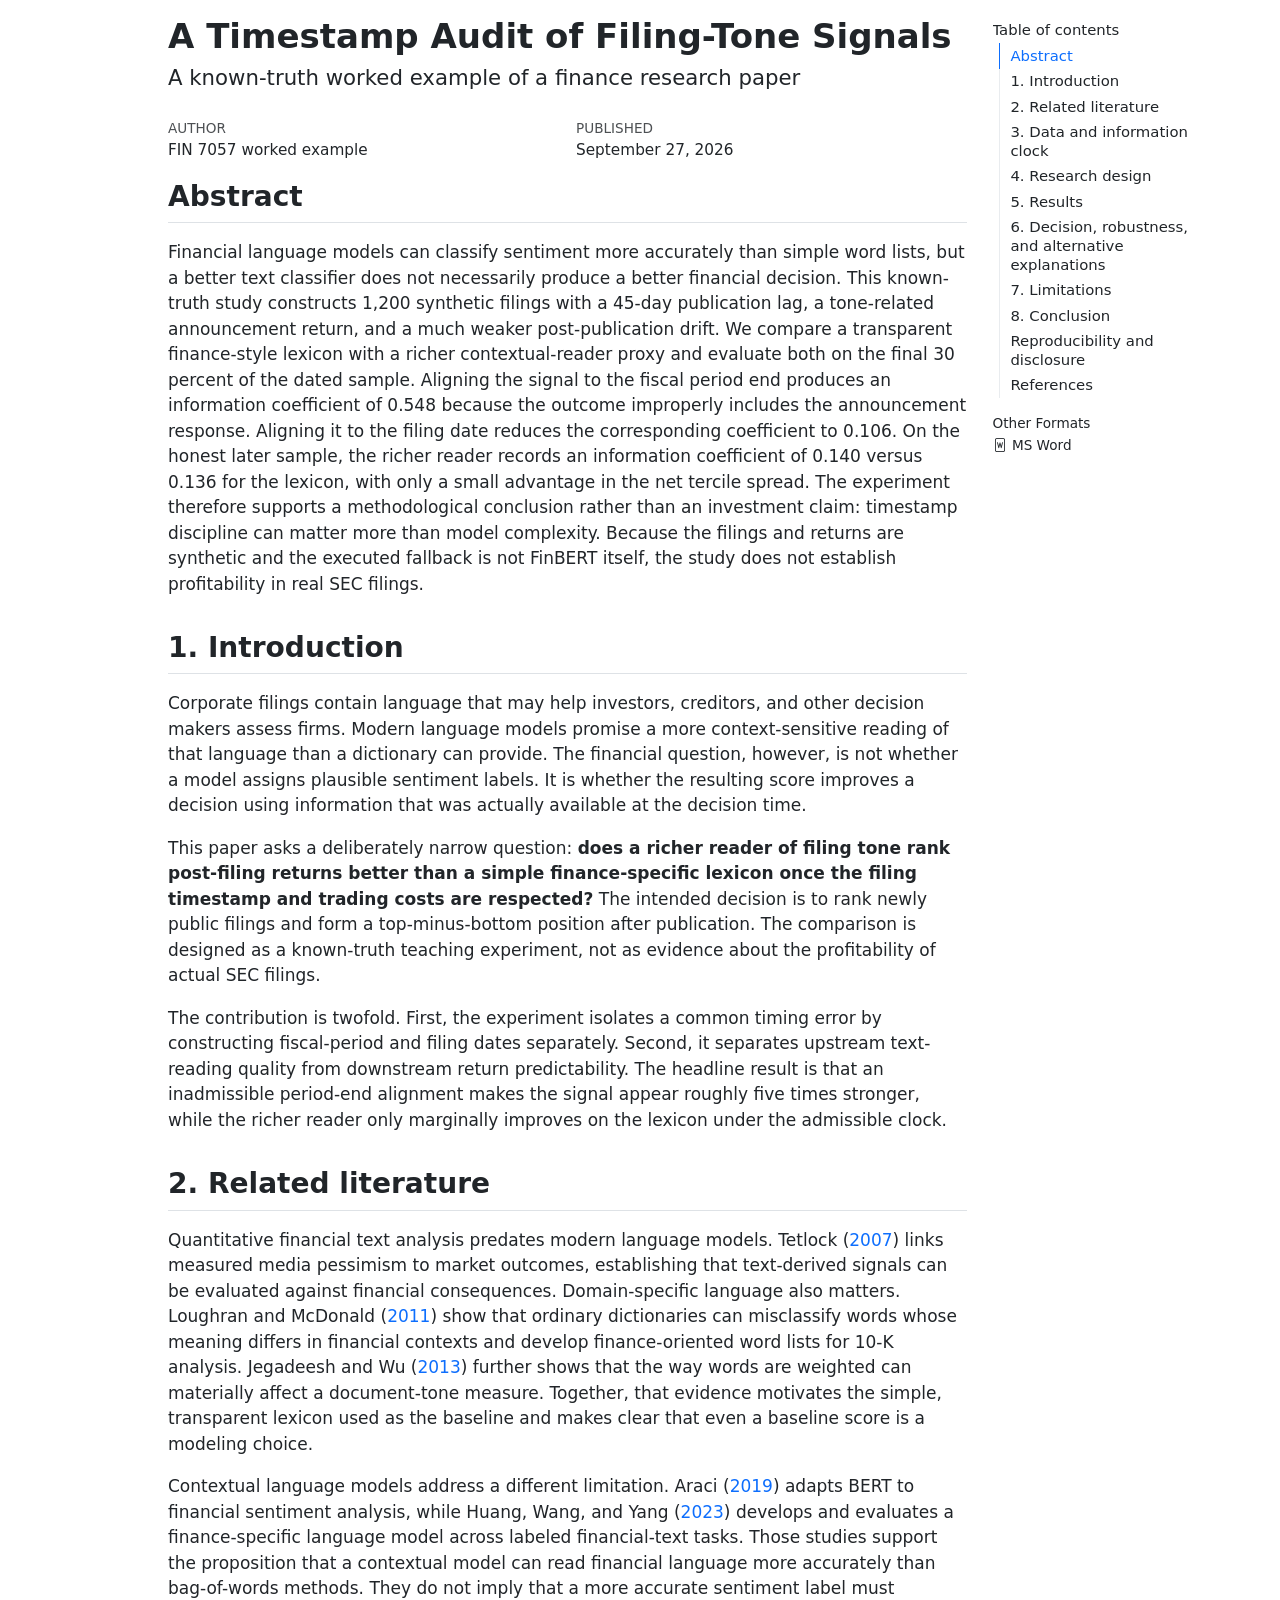
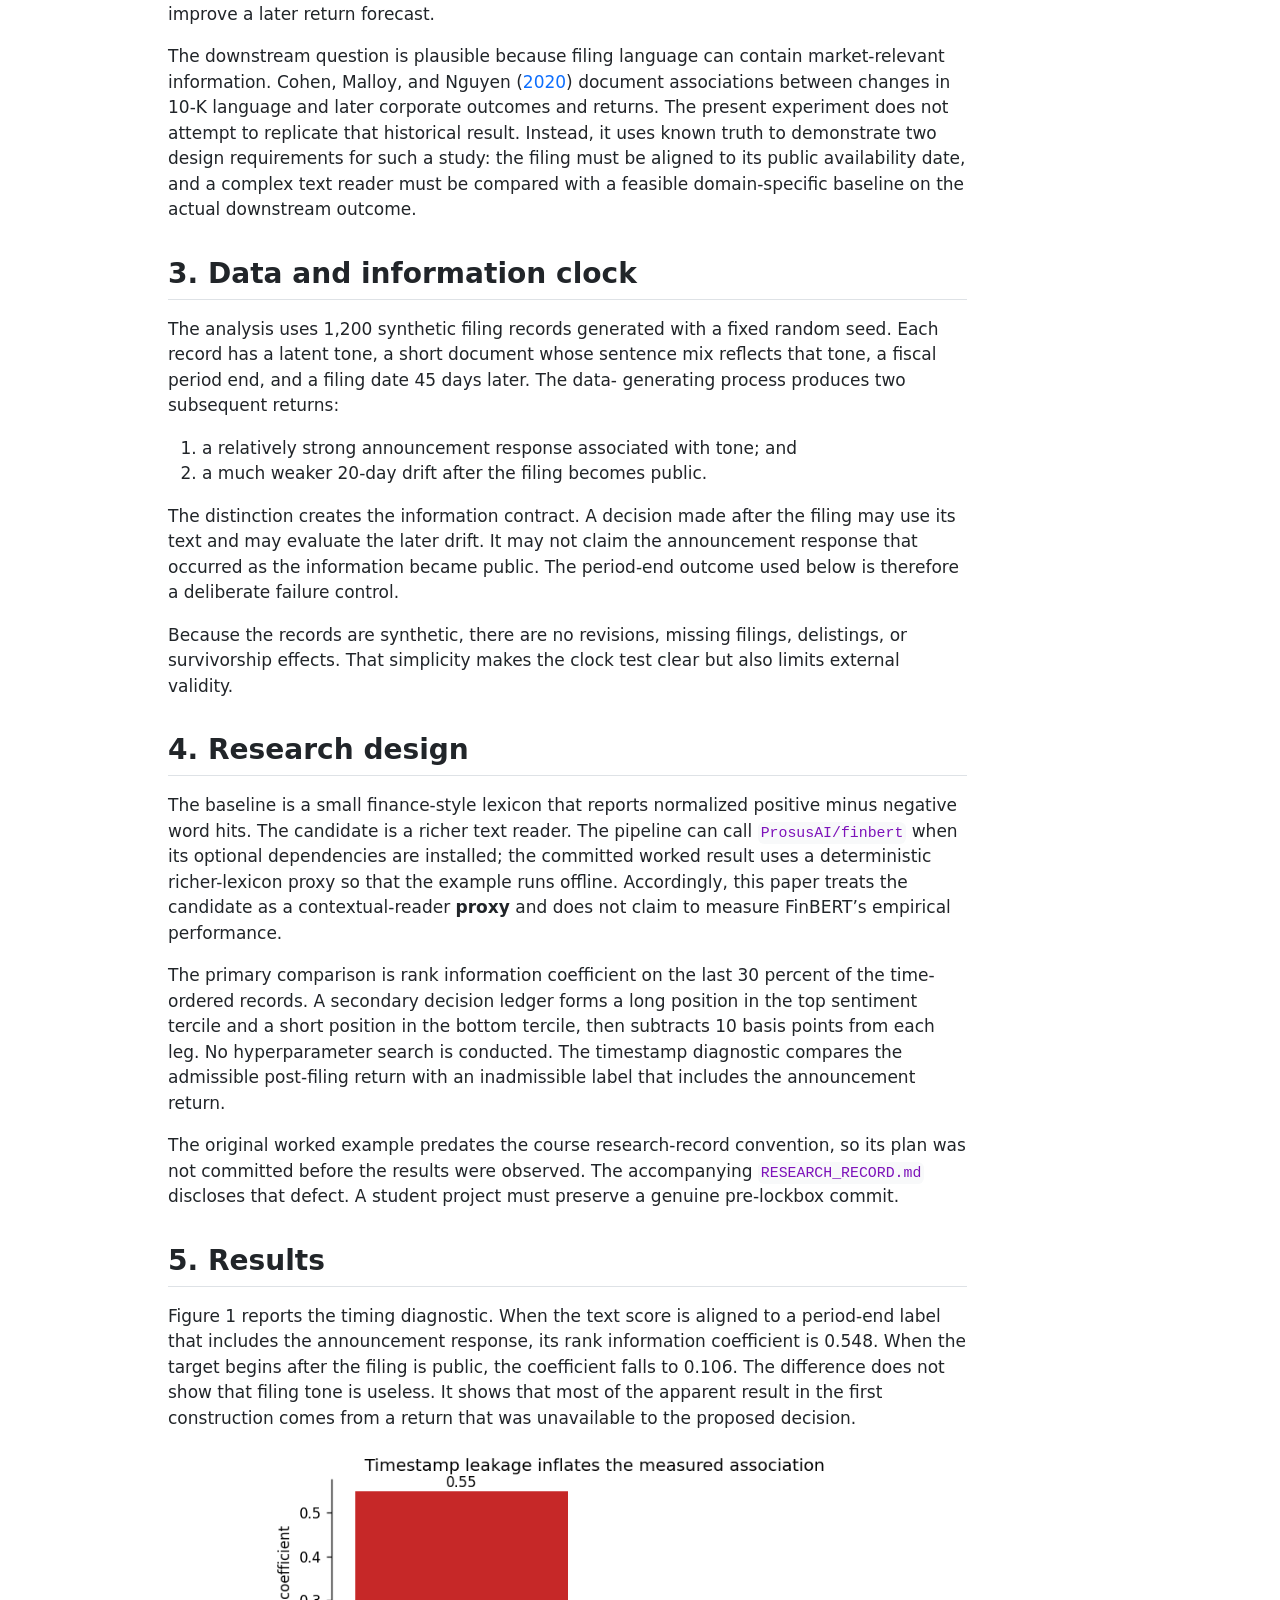
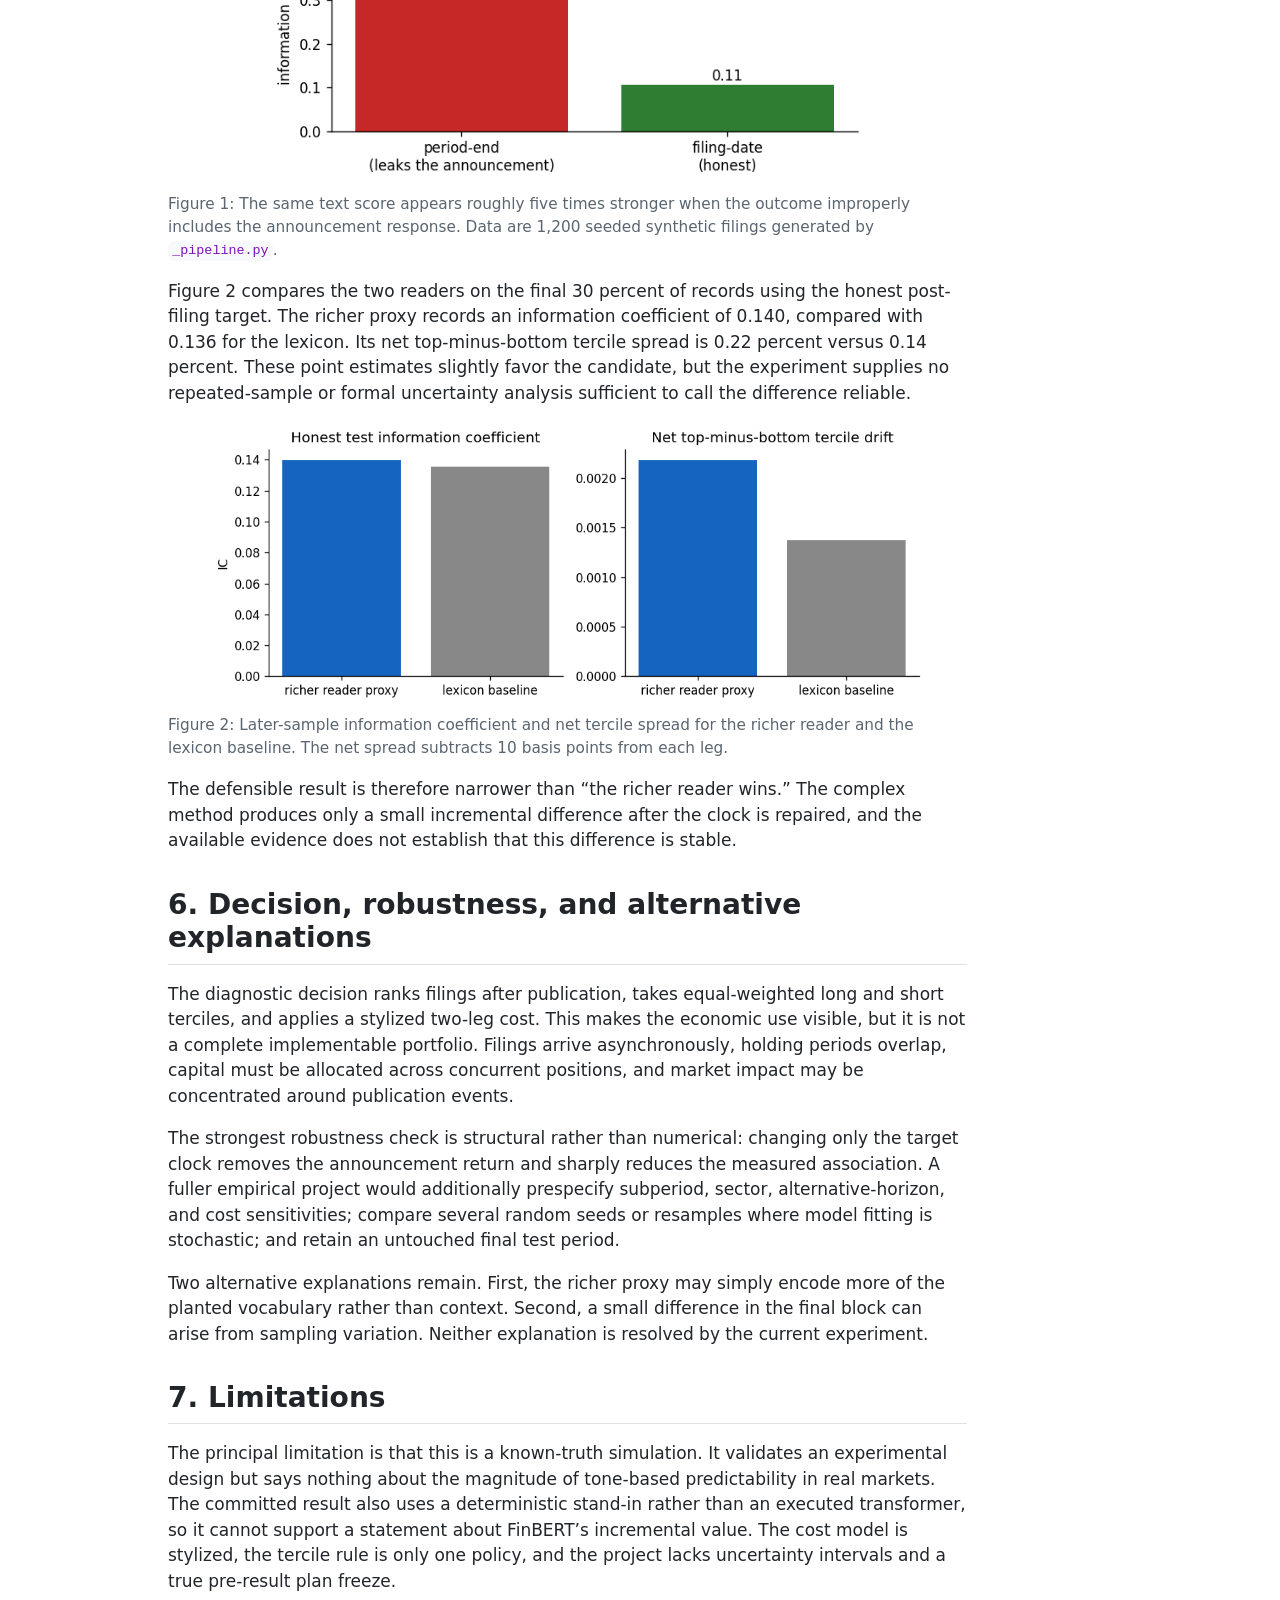
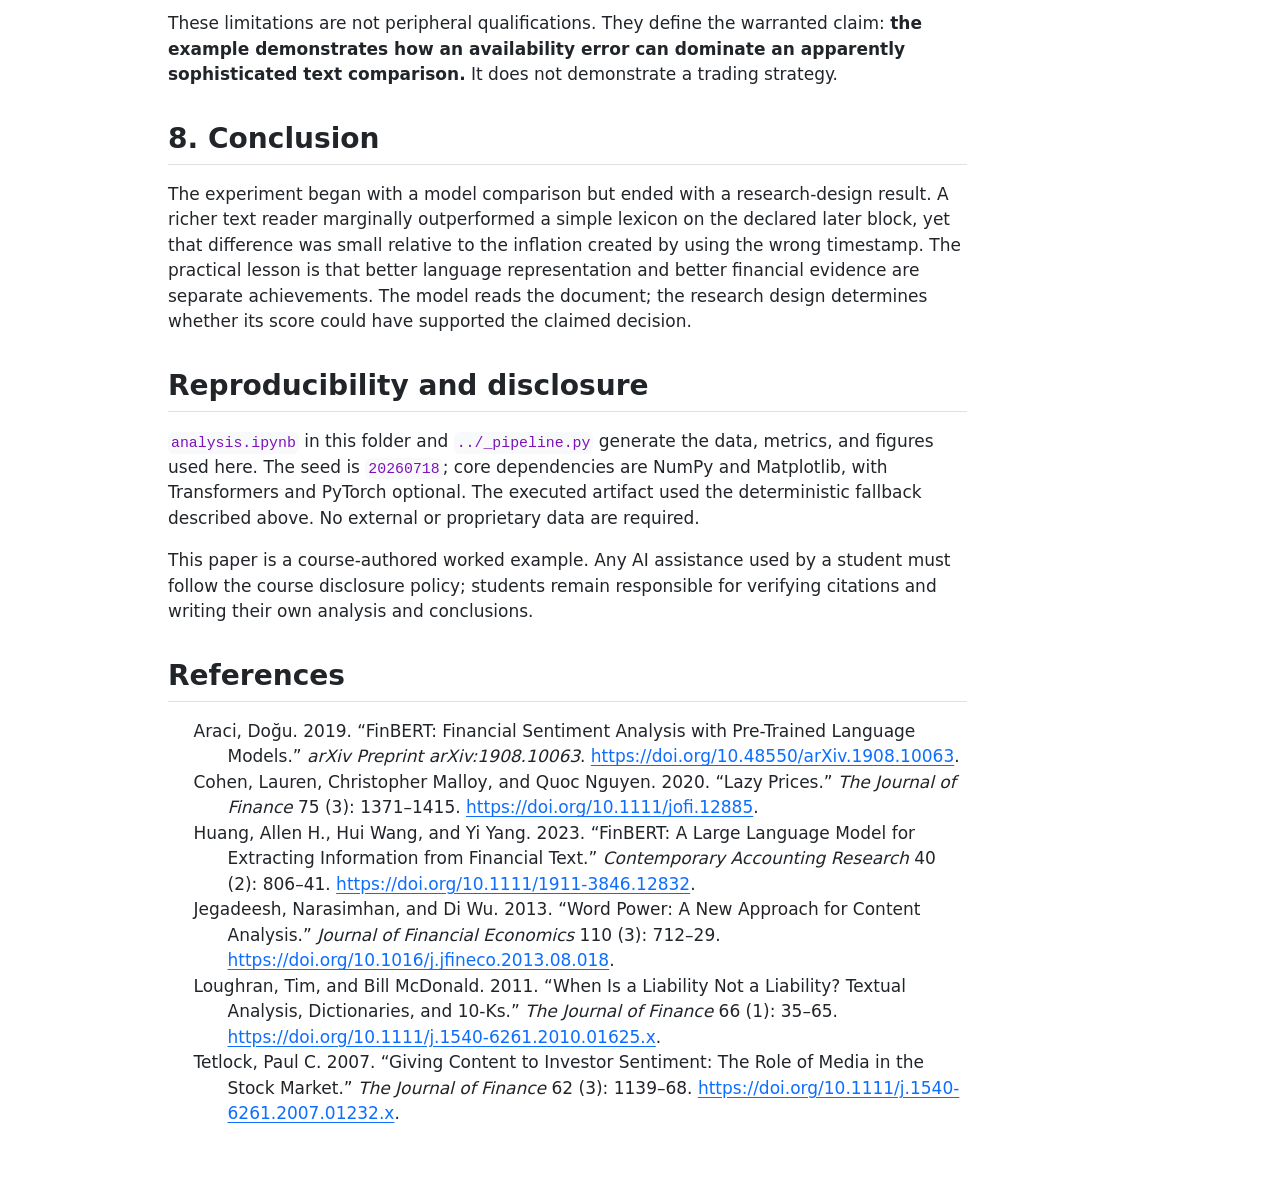
==== project/example/pathway2_separate_paper/paper.html @ c3aa0b11 "Release   project Student-facing course materials copied from the course repository. Colab badges po" ====
<!DOCTYPE html>
<html xmlns="http://www.w3.org/1999/xhtml" lang="en" xml:lang="en"><head>

<meta charset="utf-8">
<meta name="generator" content="quarto-1.6.32">

<meta name="viewport" content="width=device-width, initial-scale=1.0, user-scalable=yes">

<meta name="author" content="FIN 7057 worked example">
<meta name="dcterms.date" content="2026-09-27">

<title>A Timestamp Audit of Filing-Tone Signals</title>
<style>
code{white-space: pre-wrap;}
span.smallcaps{font-variant: small-caps;}
div.columns{display: flex; gap: min(4vw, 1.5em);}
div.column{flex: auto; overflow-x: auto;}
div.hanging-indent{margin-left: 1.5em; text-indent: -1.5em;}
ul.task-list{list-style: none;}
ul.task-list li input[type="checkbox"] {
width: 0.8em;
margin: 0 0.8em 0.2em -1em;  vertical-align: middle;
}

div.csl-bib-body { }
div.csl-entry {
clear: both;
margin-bottom: 0em;
}
.hanging-indent div.csl-entry {
margin-left:2em;
text-indent:-2em;
}
div.csl-left-margin {
min-width:2em;
float:left;
}
div.csl-right-inline {
margin-left:2em;
padding-left:1em;
}
div.csl-indent {
margin-left: 2em;
}</style>


<script>/*!
 * clipboard.js v2.0.11
 * https://clipboardjs.com/
 *
 * Licensed MIT © Zeno Rocha
 */
!function(t,e){"object"==typeof exports&&"object"==typeof module?module.exports=e():"function"==typeof define&&define.amd?define([],e):"object"==typeof exports?exports.ClipboardJS=e():t.ClipboardJS=e()}(this,function(){return n={686:function(t,e,n){"use strict";n.d(e,{default:function(){return b}});var e=n(279),i=n.n(e),e=n(370),u=n.n(e),e=n(817),r=n.n(e);function c(t){try{return document.execCommand(t)}catch(t){return}}var a=function(t){t=r()(t);return c("cut"),t};function o(t,e){var n,o,t=(n=t,o="rtl"===document.documentElement.getAttribute("dir"),(t=document.createElement("textarea")).style.fontSize="12pt",t.style.border="0",t.style.padding="0",t.style.margin="0",t.style.position="absolute",t.style[o?"right":"left"]="-9999px",o=window.pageYOffset||document.documentElement.scrollTop,t.style.top="".concat(o,"px"),t.setAttribute("readonly",""),t.value=n,t);return e.container.appendChild(t),e=r()(t),c("copy"),t.remove(),e}var f=function(t){var e=1<arguments.length&&void 0!==arguments[1]?arguments[1]:{container:document.body},n="";return"string"==typeof t?n=o(t,e):t instanceof HTMLInputElement&&!["text","search","url","tel","password"].includes(null==t?void 0:t.type)?n=o(t.value,e):(n=r()(t),c("copy")),n};function l(t){return(l="function"==typeof Symbol&&"symbol"==typeof Symbol.iterator?function(t){return typeof t}:function(t){return t&&"function"==typeof Symbol&&t.constructor===Symbol&&t!==Symbol.prototype?"symbol":typeof t})(t)}var s=function(){var t=0<arguments.length&&void 0!==arguments[0]?arguments[0]:{},e=t.action,n=void 0===e?"copy":e,o=t.container,e=t.target,t=t.text;if("copy"!==n&&"cut"!==n)throw new Error('Invalid "action" value, use either "copy" or "cut"');if(void 0!==e){if(!e||"object"!==l(e)||1!==e.nodeType)throw new Error('Invalid "target" value, use a valid Element');if("copy"===n&&e.hasAttribute("disabled"))throw new Error('Invalid "target" attribute. Please use "readonly" instead of "disabled" attribute');if("cut"===n&&(e.hasAttribute("readonly")||e.hasAttribute("disabled")))throw new Error('Invalid "target" attribute. You can\'t cut text from elements with "readonly" or "disabled" attributes')}return t?f(t,{container:o}):e?"cut"===n?a(e):f(e,{container:o}):void 0};function p(t){return(p="function"==typeof Symbol&&"symbol"==typeof Symbol.iterator?function(t){return typeof t}:function(t){return t&&"function"==typeof Symbol&&t.constructor===Symbol&&t!==Symbol.prototype?"symbol":typeof t})(t)}function d(t,e){for(var n=0;n<e.length;n++){var o=e[n];o.enumerable=o.enumerable||!1,o.configurable=!0,"value"in o&&(o.writable=!0),Object.defineProperty(t,o.key,o)}}function y(t,e){return(y=Object.setPrototypeOf||function(t,e){return t.__proto__=e,t})(t,e)}function h(n){var o=function(){if("undefined"==typeof Reflect||!Reflect.construct)return!1;if(Reflect.construct.sham)return!1;if("function"==typeof Proxy)return!0;try{return Date.prototype.toString.call(Reflect.construct(Date,[],function(){})),!0}catch(t){return!1}}();return function(){var t,e=v(n);return t=o?(t=v(this).constructor,Reflect.construct(e,arguments,t)):e.apply(this,arguments),e=this,!(t=t)||"object"!==p(t)&&"function"!=typeof t?function(t){if(void 0!==t)return t;throw new ReferenceError("this hasn't been initialised - super() hasn't been called")}(e):t}}function v(t){return(v=Object.setPrototypeOf?Object.getPrototypeOf:function(t){return t.__proto__||Object.getPrototypeOf(t)})(t)}function m(t,e){t="data-clipboard-".concat(t);if(e.hasAttribute(t))return e.getAttribute(t)}var b=function(){!function(t,e){if("function"!=typeof e&&null!==e)throw new TypeError("Super expression must either be null or a function");t.prototype=Object.create(e&&e.prototype,{constructor:{value:t,writable:!0,configurable:!0}}),e&&y(t,e)}(r,i());var t,e,n,o=h(r);function r(t,e){var n;return function(t){if(!(t instanceof r))throw new TypeError("Cannot call a class as a function")}(this),(n=o.call(this)).resolveOptions(e),n.listenClick(t),n}return t=r,n=[{key:"copy",value:function(t){var e=1<arguments.length&&void 0!==arguments[1]?arguments[1]:{container:document.body};return f(t,e)}},{key:"cut",value:function(t){return a(t)}},{key:"isSupported",value:function(){var t=0<arguments.length&&void 0!==arguments[0]?arguments[0]:["copy","cut"],t="string"==typeof t?[t]:t,e=!!document.queryCommandSupported;return t.forEach(function(t){e=e&&!!document.queryCommandSupported(t)}),e}}],(e=[{key:"resolveOptions",value:function(){var t=0<arguments.length&&void 0!==arguments[0]?arguments[0]:{};this.action="function"==typeof t.action?t.action:this.defaultAction,this.target="function"==typeof t.target?t.target:this.defaultTarget,this.text="function"==typeof t.text?t.text:this.defaultText,this.container="object"===p(t.container)?t.container:document.body}},{key:"listenClick",value:function(t){var e=this;this.listener=u()(t,"click",function(t){return e.onClick(t)})}},{key:"onClick",value:function(t){var e=t.delegateTarget||t.currentTarget,n=this.action(e)||"copy",t=s({action:n,container:this.container,target:this.target(e),text:this.text(e)});this.emit(t?"success":"error",{action:n,text:t,trigger:e,clearSelection:function(){e&&e.focus(),window.getSelection().removeAllRanges()}})}},{key:"defaultAction",value:function(t){return m("action",t)}},{key:"defaultTarget",value:function(t){t=m("target",t);if(t)return document.querySelector(t)}},{key:"defaultText",value:function(t){return m("text",t)}},{key:"destroy",value:function(){this.listener.destroy()}}])&&d(t.prototype,e),n&&d(t,n),r}()},828:function(t){var e;"undefined"==typeof Element||Element.prototype.matches||((e=Element.prototype).matches=e.matchesSelector||e.mozMatchesSelector||e.msMatchesSelector||e.oMatchesSelector||e.webkitMatchesSelector),t.exports=function(t,e){for(;t&&9!==t.nodeType;){if("function"==typeof t.matches&&t.matches(e))return t;t=t.parentNode}}},438:function(t,e,n){var u=n(828);function i(t,e,n,o,r){var i=function(e,n,t,o){return function(t){t.delegateTarget=u(t.target,n),t.delegateTarget&&o.call(e,t)}}.apply(this,arguments);return t.addEventListener(n,i,r),{destroy:function(){t.removeEventListener(n,i,r)}}}t.exports=function(t,e,n,o,r){return"function"==typeof t.addEventListener?i.apply(null,arguments):"function"==typeof n?i.bind(null,document).apply(null,arguments):("string"==typeof t&&(t=document.querySelectorAll(t)),Array.prototype.map.call(t,function(t){return i(t,e,n,o,r)}))}},879:function(t,n){n.node=function(t){return void 0!==t&&t instanceof HTMLElement&&1===t.nodeType},n.nodeList=function(t){var e=Object.prototype.toString.call(t);return void 0!==t&&("[object NodeList]"===e||"[object HTMLCollection]"===e)&&"length"in t&&(0===t.length||n.node(t[0]))},n.string=function(t){return"string"==typeof t||t instanceof String},n.fn=function(t){return"[object Function]"===Object.prototype.toString.call(t)}},370:function(t,e,n){var f=n(879),l=n(438);t.exports=function(t,e,n){if(!t&&!e&&!n)throw new Error("Missing required arguments");if(!f.string(e))throw new TypeError("Second argument must be a String");if(!f.fn(n))throw new TypeError("Third argument must be a Function");if(f.node(t))return c=e,a=n,(u=t).addEventListener(c,a),{destroy:function(){u.removeEventListener(c,a)}};if(f.nodeList(t))return o=t,r=e,i=n,Array.prototype.forEach.call(o,function(t){t.addEventListener(r,i)}),{destroy:function(){Array.prototype.forEach.call(o,function(t){t.removeEventListener(r,i)})}};if(f.string(t))return t=t,e=e,n=n,l(document.body,t,e,n);throw new TypeError("First argument must be a String, HTMLElement, HTMLCollection, or NodeList");var o,r,i,u,c,a}},817:function(t){t.exports=function(t){var e,n="SELECT"===t.nodeName?(t.focus(),t.value):"INPUT"===t.nodeName||"TEXTAREA"===t.nodeName?((e=t.hasAttribute("readonly"))||t.setAttribute("readonly",""),t.select(),t.setSelectionRange(0,t.value.length),e||t.removeAttribute("readonly"),t.value):(t.hasAttribute("contenteditable")&&t.focus(),n=window.getSelection(),(e=document.createRange()).selectNodeContents(t),n.removeAllRanges(),n.addRange(e),n.toString());return n}},279:function(t){function e(){}e.prototype={on:function(t,e,n){var o=this.e||(this.e={});return(o[t]||(o[t]=[])).push({fn:e,ctx:n}),this},once:function(t,e,n){var o=this;function r(){o.off(t,r),e.apply(n,arguments)}return r._=e,this.on(t,r,n)},emit:function(t){for(var e=[].slice.call(arguments,1),n=((this.e||(this.e={}))[t]||[]).slice(),o=0,r=n.length;o<r;o++)n[o].fn.apply(n[o].ctx,e);return this},off:function(t,e){var n=this.e||(this.e={}),o=n[t],r=[];if(o&&e)for(var i=0,u=o.length;i<u;i++)o[i].fn!==e&&o[i].fn._!==e&&r.push(o[i]);return r.length?n[t]=r:delete n[t],this}},t.exports=e,t.exports.TinyEmitter=e}},r={},o.n=function(t){var e=t&&t.__esModule?function(){return t.default}:function(){return t};return o.d(e,{a:e}),e},o.d=function(t,e){for(var n in e)o.o(e,n)&&!o.o(t,n)&&Object.defineProperty(t,n,{enumerable:!0,get:e[n]})},o.o=function(t,e){return Object.prototype.hasOwnProperty.call(t,e)},o(686).default;function o(t){if(r[t])return r[t].exports;var e=r[t]={exports:{}};return n[t](e,e.exports,o),e.exports}var n,r});</script>
<script>const sectionChanged = new CustomEvent("quarto-sectionChanged", {
  detail: {},
  bubbles: true,
  cancelable: false,
  composed: false,
});

const layoutMarginEls = () => {
  // Find any conflicting margin elements and add margins to the
  // top to prevent overlap
  const marginChildren = window.document.querySelectorAll(
    ".column-margin.column-container > *, .margin-caption, .aside"
  );

  let lastBottom = 0;
  for (const marginChild of marginChildren) {
    if (marginChild.offsetParent !== null) {
      // clear the top margin so we recompute it
      marginChild.style.marginTop = null;
      const top = marginChild.getBoundingClientRect().top + window.scrollY;
      if (top < lastBottom) {
        const marginChildStyle = window.getComputedStyle(marginChild);
        const marginBottom = parseFloat(marginChildStyle["marginBottom"]);
        const margin = lastBottom - top + marginBottom;
        marginChild.style.marginTop = `${margin}px`;
      }
      const styles = window.getComputedStyle(marginChild);
      const marginTop = parseFloat(styles["marginTop"]);
      lastBottom = top + marginChild.getBoundingClientRect().height + marginTop;
    }
  }
};

window.document.addEventListener("DOMContentLoaded", function (_event) {
  // Recompute the position of margin elements anytime the body size changes
  if (window.ResizeObserver) {
    const resizeObserver = new window.ResizeObserver(
      throttle(() => {
        layoutMarginEls();
        if (
          window.document.body.getBoundingClientRect().width < 990 &&
          isReaderMode()
        ) {
          quartoToggleReader();
        }
      }, 50)
    );
    resizeObserver.observe(window.document.body);
  }

  const tocEl = window.document.querySelector('nav.toc-active[role="doc-toc"]');
  const sidebarEl = window.document.getElementById("quarto-sidebar");
  const leftTocEl = window.document.getElementById("quarto-sidebar-toc-left");
  const marginSidebarEl = window.document.getElementById(
    "quarto-margin-sidebar"
  );
  // function to determine whether the element has a previous sibling that is active
  const prevSiblingIsActiveLink = (el) => {
    const sibling = el.previousElementSibling;
    if (sibling && sibling.tagName === "A") {
      return sibling.classList.contains("active");
    } else {
      return false;
    }
  };

  // fire slideEnter for bootstrap tab activations (for htmlwidget resize behavior)
  function fireSlideEnter(e) {
    const event = window.document.createEvent("Event");
    event.initEvent("slideenter", true, true);
    window.document.dispatchEvent(event);
  }
  const tabs = window.document.querySelectorAll('a[data-bs-toggle="tab"]');
  tabs.forEach((tab) => {
    tab.addEventListener("shown.bs.tab", fireSlideEnter);
  });

  // fire slideEnter for tabby tab activations (for htmlwidget resize behavior)
  document.addEventListener("tabby", fireSlideEnter, false);

  // Track scrolling and mark TOC links as active
  // get table of contents and sidebar (bail if we don't have at least one)
  const tocLinks = tocEl
    ? [...tocEl.querySelectorAll("a[data-scroll-target]")]
    : [];
  const makeActive = (link) => tocLinks[link].classList.add("active");
  const removeActive = (link) => tocLinks[link].classList.remove("active");
  const removeAllActive = () =>
    [...Array(tocLinks.length).keys()].forEach((link) => removeActive(link));

  // activate the anchor for a section associated with this TOC entry
  tocLinks.forEach((link) => {
    link.addEventListener("click", () => {
      if (link.href.indexOf("#") !== -1) {
        const anchor = link.href.split("#")[1];
        const heading = window.document.querySelector(
          `[data-anchor-id="${anchor}"]`
        );
        if (heading) {
          // Add the class
          heading.classList.add("reveal-anchorjs-link");

          // function to show the anchor
          const handleMouseout = () => {
            heading.classList.remove("reveal-anchorjs-link");
            heading.removeEventListener("mouseout", handleMouseout);
          };

          // add a function to clear the anchor when the user mouses out of it
          heading.addEventListener("mouseout", handleMouseout);
        }
      }
    });
  });

  const sections = tocLinks.map((link) => {
    const target = link.getAttribute("data-scroll-target");
    if (target.startsWith("#")) {
      return window.document.getElementById(decodeURI(`${target.slice(1)}`));
    } else {
      return window.document.querySelector(decodeURI(`${target}`));
    }
  });

  const sectionMargin = 200;
  let currentActive = 0;
  // track whether we've initialized state the first time
  let init = false;

  const updateActiveLink = () => {
    // The index from bottom to top (e.g. reversed list)
    let sectionIndex = -1;
    if (
      window.innerHeight + window.pageYOffset >=
      window.document.body.offsetHeight
    ) {
      // This is the no-scroll case where last section should be the active one
      sectionIndex = 0;
    } else {
      // This finds the last section visible on screen that should be made active
      sectionIndex = [...sections].reverse().findIndex((section) => {
        if (section) {
          return window.pageYOffset >= section.offsetTop - sectionMargin;
        } else {
          return false;
        }
      });
    }
    if (sectionIndex > -1) {
      const current = sections.length - sectionIndex - 1;
      if (current !== currentActive) {
        removeAllActive();
        currentActive = current;
        makeActive(current);
        if (init) {
          window.dispatchEvent(sectionChanged);
        }
        init = true;
      }
    }
  };

  const inHiddenRegion = (top, bottom, hiddenRegions) => {
    for (const region of hiddenRegions) {
      if (top <= region.bottom && bottom >= region.top) {
        return true;
      }
    }
    return false;
  };

  const categorySelector = "header.quarto-title-block .quarto-category";
  const activateCategories = (href) => {
    // Find any categories
    // Surround them with a link pointing back to:
    // #category=Authoring
    try {
      const categoryEls = window.document.querySelectorAll(categorySelector);
      for (const categoryEl of categoryEls) {
        const categoryText = categoryEl.textContent;
        if (categoryText) {
          const link = `${href}#category=${encodeURIComponent(categoryText)}`;
          const linkEl = window.document.createElement("a");
          linkEl.setAttribute("href", link);
          for (const child of categoryEl.childNodes) {
            linkEl.append(child);
          }
          categoryEl.appendChild(linkEl);
        }
      }
    } catch {
      // Ignore errors
    }
  };
  function hasTitleCategories() {
    return window.document.querySelector(categorySelector) !== null;
  }

  function offsetRelativeUrl(url) {
    const offset = getMeta("quarto:offset");
    return offset ? offset + url : url;
  }

  function offsetAbsoluteUrl(url) {
    const offset = getMeta("quarto:offset");
    const baseUrl = new URL(offset, window.location);

    const projRelativeUrl = url.replace(baseUrl, "");
    if (projRelativeUrl.startsWith("/")) {
      return projRelativeUrl;
    } else {
      return "/" + projRelativeUrl;
    }
  }

  // read a meta tag value
  function getMeta(metaName) {
    const metas = window.document.getElementsByTagName("meta");
    for (let i = 0; i < metas.length; i++) {
      if (metas[i].getAttribute("name") === metaName) {
        return metas[i].getAttribute("content");
      }
    }
    return "";
  }

  async function findAndActivateCategories() {
    // Categories search with listing only use path without query
    const currentPagePath = offsetAbsoluteUrl(
      window.location.origin + window.location.pathname
    );
    const response = await fetch(offsetRelativeUrl("listings.json"));
    if (response.status == 200) {
      return response.json().then(function (listingPaths) {
        const listingHrefs = [];
        for (const listingPath of listingPaths) {
          const pathWithoutLeadingSlash = listingPath.listing.substring(1);
          for (const item of listingPath.items) {
            if (
              item === currentPagePath ||
              item === currentPagePath + "index.html"
            ) {
              // Resolve this path against the offset to be sure
              // we already are using the correct path to the listing
              // (this adjusts the listing urls to be rooted against
              // whatever root the page is actually running against)
              const relative = offsetRelativeUrl(pathWithoutLeadingSlash);
              const baseUrl = window.location;
              const resolvedPath = new URL(relative, baseUrl);
              listingHrefs.push(resolvedPath.pathname);
              break;
            }
          }
        }

        // Look up the tree for a nearby linting and use that if we find one
        const nearestListing = findNearestParentListing(
          offsetAbsoluteUrl(window.location.pathname),
          listingHrefs
        );
        if (nearestListing) {
          activateCategories(nearestListing);
        } else {
          // See if the referrer is a listing page for this item
          const referredRelativePath = offsetAbsoluteUrl(document.referrer);
          const referrerListing = listingHrefs.find((listingHref) => {
            const isListingReferrer =
              listingHref === referredRelativePath ||
              listingHref === referredRelativePath + "index.html";
            return isListingReferrer;
          });

          if (referrerListing) {
            // Try to use the referrer if possible
            activateCategories(referrerListing);
          } else if (listingHrefs.length > 0) {
            // Otherwise, just fall back to the first listing
            activateCategories(listingHrefs[0]);
          }
        }
      });
    }
  }
  if (hasTitleCategories()) {
    findAndActivateCategories();
  }

  const findNearestParentListing = (href, listingHrefs) => {
    if (!href || !listingHrefs) {
      return undefined;
    }
    // Look up the tree for a nearby linting and use that if we find one
    const relativeParts = href.substring(1).split("/");
    while (relativeParts.length > 0) {
      const path = relativeParts.join("/");
      for (const listingHref of listingHrefs) {
        if (listingHref.startsWith(path)) {
          return listingHref;
        }
      }
      relativeParts.pop();
    }

    return undefined;
  };

  const manageSidebarVisiblity = (el, placeholderDescriptor) => {
    let isVisible = true;
    let elRect;

    return (hiddenRegions) => {
      if (el === null) {
        return;
      }

      // Find the last element of the TOC
      const lastChildEl = el.lastElementChild;

      if (lastChildEl) {
        // Converts the sidebar to a menu
        const convertToMenu = () => {
          for (const child of el.children) {
            child.style.opacity = 0;
            child.style.overflow = "hidden";
            child.style.pointerEvents = "none";
          }

          nexttick(() => {
            const toggleContainer = window.document.createElement("div");
            toggleContainer.style.width = "100%";
            toggleContainer.classList.add("zindex-over-content");
            toggleContainer.classList.add("quarto-sidebar-toggle");
            toggleContainer.classList.add("headroom-target"); // Marks this to be managed by headeroom
            toggleContainer.id = placeholderDescriptor.id;
            toggleContainer.style.position = "fixed";

            const toggleIcon = window.document.createElement("i");
            toggleIcon.classList.add("quarto-sidebar-toggle-icon");
            toggleIcon.classList.add("bi");
            toggleIcon.classList.add("bi-caret-down-fill");

            const toggleTitle = window.document.createElement("div");
            const titleEl = window.document.body.querySelector(
              placeholderDescriptor.titleSelector
            );
            if (titleEl) {
              toggleTitle.append(
                titleEl.textContent || titleEl.innerText,
                toggleIcon
              );
            }
            toggleTitle.classList.add("zindex-over-content");
            toggleTitle.classList.add("quarto-sidebar-toggle-title");
            toggleContainer.append(toggleTitle);

            const toggleContents = window.document.createElement("div");
            toggleContents.classList = el.classList;
            toggleContents.classList.add("zindex-over-content");
            toggleContents.classList.add("quarto-sidebar-toggle-contents");
            for (const child of el.children) {
              if (child.id === "toc-title") {
                continue;
              }

              const clone = child.cloneNode(true);
              clone.style.opacity = 1;
              clone.style.pointerEvents = null;
              clone.style.display = null;
              toggleContents.append(clone);
            }
            toggleContents.style.height = "0px";
            const positionToggle = () => {
              // position the element (top left of parent, same width as parent)
              if (!elRect) {
                elRect = el.getBoundingClientRect();
              }
              toggleContainer.style.left = `${elRect.left}px`;
              toggleContainer.style.top = `${elRect.top}px`;
              toggleContainer.style.width = `${elRect.width}px`;
            };
            positionToggle();

            toggleContainer.append(toggleContents);
            el.parentElement.prepend(toggleContainer);

            // Process clicks
            let tocShowing = false;
            // Allow the caller to control whether this is dismissed
            // when it is clicked (e.g. sidebar navigation supports
            // opening and closing the nav tree, so don't dismiss on click)
            const clickEl = placeholderDescriptor.dismissOnClick
              ? toggleContainer
              : toggleTitle;

            const closeToggle = () => {
              if (tocShowing) {
                toggleContainer.classList.remove("expanded");
                toggleContents.style.height = "0px";
                tocShowing = false;
              }
            };

            // Get rid of any expanded toggle if the user scrolls
            window.document.addEventListener(
              "scroll",
              throttle(() => {
                closeToggle();
              }, 50)
            );

            // Handle positioning of the toggle
            window.addEventListener(
              "resize",
              throttle(() => {
                elRect = undefined;
                positionToggle();
              }, 50)
            );

            window.addEventListener("quarto-hrChanged", () => {
              elRect = undefined;
            });

            // Process the click
            clickEl.onclick = () => {
              if (!tocShowing) {
                toggleContainer.classList.add("expanded");
                toggleContents.style.height = null;
                tocShowing = true;
              } else {
                closeToggle();
              }
            };
          });
        };

        // Converts a sidebar from a menu back to a sidebar
        const convertToSidebar = () => {
          for (const child of el.children) {
            child.style.opacity = 1;
            child.style.overflow = null;
            child.style.pointerEvents = null;
          }

          const placeholderEl = window.document.getElementById(
            placeholderDescriptor.id
          );
          if (placeholderEl) {
            placeholderEl.remove();
          }

          el.classList.remove("rollup");
        };

        if (isReaderMode()) {
          convertToMenu();
          isVisible = false;
        } else {
          // Find the top and bottom o the element that is being managed
          const elTop = el.offsetTop;
          const elBottom =
            elTop + lastChildEl.offsetTop + lastChildEl.offsetHeight;

          if (!isVisible) {
            // If the element is current not visible reveal if there are
            // no conflicts with overlay regions
            if (!inHiddenRegion(elTop, elBottom, hiddenRegions)) {
              convertToSidebar();
              isVisible = true;
            }
          } else {
            // If the element is visible, hide it if it conflicts with overlay regions
            // and insert a placeholder toggle (or if we're in reader mode)
            if (inHiddenRegion(elTop, elBottom, hiddenRegions)) {
              convertToMenu();
              isVisible = false;
            }
          }
        }
      }
    };
  };

  const tabEls = document.querySelectorAll('a[data-bs-toggle="tab"]');
  for (const tabEl of tabEls) {
    const id = tabEl.getAttribute("data-bs-target");
    if (id) {
      const columnEl = document.querySelector(
        `${id} .column-margin, .tabset-margin-content`
      );
      if (columnEl)
        tabEl.addEventListener("shown.bs.tab", function (event) {
          const el = event.srcElement;
          if (el) {
            const visibleCls = `${el.id}-margin-content`;
            // walk up until we find a parent tabset
            let panelTabsetEl = el.parentElement;
            while (panelTabsetEl) {
              if (panelTabsetEl.classList.contains("panel-tabset")) {
                break;
              }
              panelTabsetEl = panelTabsetEl.parentElement;
            }

            if (panelTabsetEl) {
              const prevSib = panelTabsetEl.previousElementSibling;
              if (
                prevSib &&
                prevSib.classList.contains("tabset-margin-container")
              ) {
                const childNodes = prevSib.querySelectorAll(
                  ".tabset-margin-content"
                );
                for (const childEl of childNodes) {
                  if (childEl.classList.contains(visibleCls)) {
                    childEl.classList.remove("collapse");
                  } else {
                    childEl.classList.add("collapse");
                  }
                }
              }
            }
          }

          layoutMarginEls();
        });
    }
  }

  // Manage the visibility of the toc and the sidebar
  const marginScrollVisibility = manageSidebarVisiblity(marginSidebarEl, {
    id: "quarto-toc-toggle",
    titleSelector: "#toc-title",
    dismissOnClick: true,
  });
  const sidebarScrollVisiblity = manageSidebarVisiblity(sidebarEl, {
    id: "quarto-sidebarnav-toggle",
    titleSelector: ".title",
    dismissOnClick: false,
  });
  let tocLeftScrollVisibility;
  if (leftTocEl) {
    tocLeftScrollVisibility = manageSidebarVisiblity(leftTocEl, {
      id: "quarto-lefttoc-toggle",
      titleSelector: "#toc-title",
      dismissOnClick: true,
    });
  }

  // Find the first element that uses formatting in special columns
  const conflictingEls = window.document.body.querySelectorAll(
    '[class^="column-"], [class*=" column-"], aside, [class*="margin-caption"], [class*=" margin-caption"], [class*="margin-ref"], [class*=" margin-ref"]'
  );

  // Filter all the possibly conflicting elements into ones
  // the do conflict on the left or ride side
  const arrConflictingEls = Array.from(conflictingEls);
  const leftSideConflictEls = arrConflictingEls.filter((el) => {
    if (el.tagName === "ASIDE") {
      return false;
    }
    return Array.from(el.classList).find((className) => {
      return (
        className !== "column-body" &&
        className.startsWith("column-") &&
        !className.endsWith("right") &&
        !className.endsWith("container") &&
        className !== "column-margin"
      );
    });
  });
  const rightSideConflictEls = arrConflictingEls.filter((el) => {
    if (el.tagName === "ASIDE") {
      return true;
    }

    const hasMarginCaption = Array.from(el.classList).find((className) => {
      return className == "margin-caption";
    });
    if (hasMarginCaption) {
      return true;
    }

    return Array.from(el.classList).find((className) => {
      return (
        className !== "column-body" &&
        !className.endsWith("container") &&
        className.startsWith("column-") &&
        !className.endsWith("left")
      );
    });
  });

  const kOverlapPaddingSize = 10;
  function toRegions(els) {
    return els.map((el) => {
      const boundRect = el.getBoundingClientRect();
      const top =
        boundRect.top +
        document.documentElement.scrollTop -
        kOverlapPaddingSize;
      return {
        top,
        bottom: top + el.scrollHeight + 2 * kOverlapPaddingSize,
      };
    });
  }

  let hasObserved = false;
  const visibleItemObserver = (els) => {
    let visibleElements = [...els];
    const intersectionObserver = new IntersectionObserver(
      (entries, _observer) => {
        entries.forEach((entry) => {
          if (entry.isIntersecting) {
            if (visibleElements.indexOf(entry.target) === -1) {
              visibleElements.push(entry.target);
            }
          } else {
            visibleElements = visibleElements.filter((visibleEntry) => {
              return visibleEntry !== entry;
            });
          }
        });

        if (!hasObserved) {
          hideOverlappedSidebars();
        }
        hasObserved = true;
      },
      {}
    );
    els.forEach((el) => {
      intersectionObserver.observe(el);
    });

    return {
      getVisibleEntries: () => {
        return visibleElements;
      },
    };
  };

  const rightElementObserver = visibleItemObserver(rightSideConflictEls);
  const leftElementObserver = visibleItemObserver(leftSideConflictEls);

  const hideOverlappedSidebars = () => {
    marginScrollVisibility(toRegions(rightElementObserver.getVisibleEntries()));
    sidebarScrollVisiblity(toRegions(leftElementObserver.getVisibleEntries()));
    if (tocLeftScrollVisibility) {
      tocLeftScrollVisibility(
        toRegions(leftElementObserver.getVisibleEntries())
      );
    }
  };

  window.quartoToggleReader = () => {
    // Applies a slow class (or removes it)
    // to update the transition speed
    const slowTransition = (slow) => {
      const manageTransition = (id, slow) => {
        const el = document.getElementById(id);
        if (el) {
          if (slow) {
            el.classList.add("slow");
          } else {
            el.classList.remove("slow");
          }
        }
      };

      manageTransition("TOC", slow);
      manageTransition("quarto-sidebar", slow);
    };
    const readerMode = !isReaderMode();
    setReaderModeValue(readerMode);

    // If we're entering reader mode, slow the transition
    if (readerMode) {
      slowTransition(readerMode);
    }
    highlightReaderToggle(readerMode);
    hideOverlappedSidebars();

    // If we're exiting reader mode, restore the non-slow transition
    if (!readerMode) {
      slowTransition(!readerMode);
    }
  };

  const highlightReaderToggle = (readerMode) => {
    const els = document.querySelectorAll(".quarto-reader-toggle");
    if (els) {
      els.forEach((el) => {
        if (readerMode) {
          el.classList.add("reader");
        } else {
          el.classList.remove("reader");
        }
      });
    }
  };

  const setReaderModeValue = (val) => {
    if (window.location.protocol !== "file:") {
      window.localStorage.setItem("quarto-reader-mode", val);
    } else {
      localReaderMode = val;
    }
  };

  const isReaderMode = () => {
    if (window.location.protocol !== "file:") {
      return window.localStorage.getItem("quarto-reader-mode") === "true";
    } else {
      return localReaderMode;
    }
  };
  let localReaderMode = null;

  const tocOpenDepthStr = tocEl?.getAttribute("data-toc-expanded");
  const tocOpenDepth = tocOpenDepthStr ? Number(tocOpenDepthStr) : 1;

  // Walk the TOC and collapse/expand nodes
  // Nodes are expanded if:
  // - they are top level
  // - they have children that are 'active' links
  // - they are directly below an link that is 'active'
  const walk = (el, depth) => {
    // Tick depth when we enter a UL
    if (el.tagName === "UL") {
      depth = depth + 1;
    }

    // It this is active link
    let isActiveNode = false;
    if (el.tagName === "A" && el.classList.contains("active")) {
      isActiveNode = true;
    }

    // See if there is an active child to this element
    let hasActiveChild = false;
    for (child of el.children) {
      hasActiveChild = walk(child, depth) || hasActiveChild;
    }

    // Process the collapse state if this is an UL
    if (el.tagName === "UL") {
      if (tocOpenDepth === -1 && depth > 1) {
        // toc-expand: false
        el.classList.add("collapse");
      } else if (
        depth <= tocOpenDepth ||
        hasActiveChild ||
        prevSiblingIsActiveLink(el)
      ) {
        el.classList.remove("collapse");
      } else {
        el.classList.add("collapse");
      }

      // untick depth when we leave a UL
      depth = depth - 1;
    }
    return hasActiveChild || isActiveNode;
  };

  // walk the TOC and expand / collapse any items that should be shown
  if (tocEl) {
    updateActiveLink();
    walk(tocEl, 0);
  }

  // Throttle the scroll event and walk peridiocally
  window.document.addEventListener(
    "scroll",
    throttle(() => {
      if (tocEl) {
        updateActiveLink();
        walk(tocEl, 0);
      }
      if (!isReaderMode()) {
        hideOverlappedSidebars();
      }
    }, 5)
  );
  window.addEventListener(
    "resize",
    throttle(() => {
      if (tocEl) {
        updateActiveLink();
        walk(tocEl, 0);
      }
      if (!isReaderMode()) {
        hideOverlappedSidebars();
      }
    }, 10)
  );
  hideOverlappedSidebars();
  highlightReaderToggle(isReaderMode());
});

// grouped tabsets
window.addEventListener("pageshow", (_event) => {
  function getTabSettings() {
    const data = localStorage.getItem("quarto-persistent-tabsets-data");
    if (!data) {
      localStorage.setItem("quarto-persistent-tabsets-data", "{}");
      return {};
    }
    if (data) {
      return JSON.parse(data);
    }
  }

  function setTabSettings(data) {
    localStorage.setItem(
      "quarto-persistent-tabsets-data",
      JSON.stringify(data)
    );
  }

  function setTabState(groupName, groupValue) {
    const data = getTabSettings();
    data[groupName] = groupValue;
    setTabSettings(data);
  }

  function toggleTab(tab, active) {
    const tabPanelId = tab.getAttribute("aria-controls");
    const tabPanel = document.getElementById(tabPanelId);
    if (active) {
      tab.classList.add("active");
      tabPanel.classList.add("active");
    } else {
      tab.classList.remove("active");
      tabPanel.classList.remove("active");
    }
  }

  function toggleAll(selectedGroup, selectorsToSync) {
    for (const [thisGroup, tabs] of Object.entries(selectorsToSync)) {
      const active = selectedGroup === thisGroup;
      for (const tab of tabs) {
        toggleTab(tab, active);
      }
    }
  }

  function findSelectorsToSyncByLanguage() {
    const result = {};
    const tabs = Array.from(
      document.querySelectorAll(`div[data-group] a[id^='tabset-']`)
    );
    for (const item of tabs) {
      const div = item.parentElement.parentElement.parentElement;
      const group = div.getAttribute("data-group");
      if (!result[group]) {
        result[group] = {};
      }
      const selectorsToSync = result[group];
      const value = item.innerHTML;
      if (!selectorsToSync[value]) {
        selectorsToSync[value] = [];
      }
      selectorsToSync[value].push(item);
    }
    return result;
  }

  function setupSelectorSync() {
    const selectorsToSync = findSelectorsToSyncByLanguage();
    Object.entries(selectorsToSync).forEach(([group, tabSetsByValue]) => {
      Object.entries(tabSetsByValue).forEach(([value, items]) => {
        items.forEach((item) => {
          item.addEventListener("click", (_event) => {
            setTabState(group, value);
            toggleAll(value, selectorsToSync[group]);
          });
        });
      });
    });
    return selectorsToSync;
  }

  const selectorsToSync = setupSelectorSync();
  for (const [group, selectedName] of Object.entries(getTabSettings())) {
    const selectors = selectorsToSync[group];
    // it's possible that stale state gives us empty selections, so we explicitly check here.
    if (selectors) {
      toggleAll(selectedName, selectors);
    }
  }
});

function throttle(func, wait) {
  let waiting = false;
  return function () {
    if (!waiting) {
      func.apply(this, arguments);
      waiting = true;
      setTimeout(function () {
        waiting = false;
      }, wait);
    }
  };
}

function nexttick(func) {
  return setTimeout(func, 0);
}
</script>
<script>/**
 * @popperjs/core v2.11.7 - MIT License
 */

!function(e,t){"object"==typeof exports&&"undefined"!=typeof module?t(exports):"function"==typeof define&&define.amd?define(["exports"],t):t((e="undefined"!=typeof globalThis?globalThis:e||self).Popper={})}(this,(function(e){"use strict";function t(e){if(null==e)return window;if("[object Window]"!==e.toString()){var t=e.ownerDocument;return t&&t.defaultView||window}return e}function n(e){return e instanceof t(e).Element||e instanceof Element}function r(e){return e instanceof t(e).HTMLElement||e instanceof HTMLElement}function o(e){return"undefined"!=typeof ShadowRoot&&(e instanceof t(e).ShadowRoot||e instanceof ShadowRoot)}var i=Math.max,a=Math.min,s=Math.round;function f(){var e=navigator.userAgentData;return null!=e&&e.brands&&Array.isArray(e.brands)?e.brands.map((function(e){return e.brand+"/"+e.version})).join(" "):navigator.userAgent}function c(){return!/^((?!chrome|android).)*safari/i.test(f())}function p(e,o,i){void 0===o&&(o=!1),void 0===i&&(i=!1);var a=e.getBoundingClientRect(),f=1,p=1;o&&r(e)&&(f=e.offsetWidth>0&&s(a.width)/e.offsetWidth||1,p=e.offsetHeight>0&&s(a.height)/e.offsetHeight||1);var u=(n(e)?t(e):window).visualViewport,l=!c()&&i,d=(a.left+(l&&u?u.offsetLeft:0))/f,h=(a.top+(l&&u?u.offsetTop:0))/p,m=a.width/f,v=a.height/p;return{width:m,height:v,top:h,right:d+m,bottom:h+v,left:d,x:d,y:h}}function u(e){var n=t(e);return{scrollLeft:n.pageXOffset,scrollTop:n.pageYOffset}}function l(e){return e?(e.nodeName||"").toLowerCase():null}function d(e){return((n(e)?e.ownerDocument:e.document)||window.document).documentElement}function h(e){return p(d(e)).left+u(e).scrollLeft}function m(e){return t(e).getComputedStyle(e)}function v(e){var t=m(e),n=t.overflow,r=t.overflowX,o=t.overflowY;return/auto|scroll|overlay|hidden/.test(n+o+r)}function y(e,n,o){void 0===o&&(o=!1);var i,a,f=r(n),c=r(n)&&function(e){var t=e.getBoundingClientRect(),n=s(t.width)/e.offsetWidth||1,r=s(t.height)/e.offsetHeight||1;return 1!==n||1!==r}(n),m=d(n),y=p(e,c,o),g={scrollLeft:0,scrollTop:0},b={x:0,y:0};return(f||!f&&!o)&&(("body"!==l(n)||v(m))&&(g=(i=n)!==t(i)&&r(i)?{scrollLeft:(a=i).scrollLeft,scrollTop:a.scrollTop}:u(i)),r(n)?((b=p(n,!0)).x+=n.clientLeft,b.y+=n.clientTop):m&&(b.x=h(m))),{x:y.left+g.scrollLeft-b.x,y:y.top+g.scrollTop-b.y,width:y.width,height:y.height}}function g(e){var t=p(e),n=e.offsetWidth,r=e.offsetHeight;return Math.abs(t.width-n)<=1&&(n=t.width),Math.abs(t.height-r)<=1&&(r=t.height),{x:e.offsetLeft,y:e.offsetTop,width:n,height:r}}function b(e){return"html"===l(e)?e:e.assignedSlot||e.parentNode||(o(e)?e.host:null)||d(e)}function x(e){return["html","body","#document"].indexOf(l(e))>=0?e.ownerDocument.body:r(e)&&v(e)?e:x(b(e))}function w(e,n){var r;void 0===n&&(n=[]);var o=x(e),i=o===(null==(r=e.ownerDocument)?void 0:r.body),a=t(o),s=i?[a].concat(a.visualViewport||[],v(o)?o:[]):o,f=n.concat(s);return i?f:f.concat(w(b(s)))}function O(e){return["table","td","th"].indexOf(l(e))>=0}function j(e){return r(e)&&"fixed"!==m(e).position?e.offsetParent:null}function E(e){for(var n=t(e),i=j(e);i&&O(i)&&"static"===m(i).position;)i=j(i);return i&&("html"===l(i)||"body"===l(i)&&"static"===m(i).position)?n:i||function(e){var t=/firefox/i.test(f());if(/Trident/i.test(f())&&r(e)&&"fixed"===m(e).position)return null;var n=b(e);for(o(n)&&(n=n.host);r(n)&&["html","body"].indexOf(l(n))<0;){var i=m(n);if("none"!==i.transform||"none"!==i.perspective||"paint"===i.contain||-1!==["transform","perspective"].indexOf(i.willChange)||t&&"filter"===i.willChange||t&&i.filter&&"none"!==i.filter)return n;n=n.parentNode}return null}(e)||n}var D="top",A="bottom",L="right",P="left",M="auto",k=[D,A,L,P],W="start",B="end",H="viewport",T="popper",R=k.reduce((function(e,t){return e.concat([t+"-"+W,t+"-"+B])}),[]),S=[].concat(k,[M]).reduce((function(e,t){return e.concat([t,t+"-"+W,t+"-"+B])}),[]),V=["beforeRead","read","afterRead","beforeMain","main","afterMain","beforeWrite","write","afterWrite"];function q(e){var t=new Map,n=new Set,r=[];function o(e){n.add(e.name),[].concat(e.requires||[],e.requiresIfExists||[]).forEach((function(e){if(!n.has(e)){var r=t.get(e);r&&o(r)}})),r.push(e)}return e.forEach((function(e){t.set(e.name,e)})),e.forEach((function(e){n.has(e.name)||o(e)})),r}function C(e){return e.split("-")[0]}function N(e,t){var n=t.getRootNode&&t.getRootNode();if(e.contains(t))return!0;if(n&&o(n)){var r=t;do{if(r&&e.isSameNode(r))return!0;r=r.parentNode||r.host}while(r)}return!1}function I(e){return Object.assign({},e,{left:e.x,top:e.y,right:e.x+e.width,bottom:e.y+e.height})}function _(e,r,o){return r===H?I(function(e,n){var r=t(e),o=d(e),i=r.visualViewport,a=o.clientWidth,s=o.clientHeight,f=0,p=0;if(i){a=i.width,s=i.height;var u=c();(u||!u&&"fixed"===n)&&(f=i.offsetLeft,p=i.offsetTop)}return{width:a,height:s,x:f+h(e),y:p}}(e,o)):n(r)?function(e,t){var n=p(e,!1,"fixed"===t);return n.top=n.top+e.clientTop,n.left=n.left+e.clientLeft,n.bottom=n.top+e.clientHeight,n.right=n.left+e.clientWidth,n.width=e.clientWidth,n.height=e.clientHeight,n.x=n.left,n.y=n.top,n}(r,o):I(function(e){var t,n=d(e),r=u(e),o=null==(t=e.ownerDocument)?void 0:t.body,a=i(n.scrollWidth,n.clientWidth,o?o.scrollWidth:0,o?o.clientWidth:0),s=i(n.scrollHeight,n.clientHeight,o?o.scrollHeight:0,o?o.clientHeight:0),f=-r.scrollLeft+h(e),c=-r.scrollTop;return"rtl"===m(o||n).direction&&(f+=i(n.clientWidth,o?o.clientWidth:0)-a),{width:a,height:s,x:f,y:c}}(d(e)))}function F(e,t,o,s){var f="clippingParents"===t?function(e){var t=w(b(e)),o=["absolute","fixed"].indexOf(m(e).position)>=0&&r(e)?E(e):e;return n(o)?t.filter((function(e){return n(e)&&N(e,o)&&"body"!==l(e)})):[]}(e):[].concat(t),c=[].concat(f,[o]),p=c[0],u=c.reduce((function(t,n){var r=_(e,n,s);return t.top=i(r.top,t.top),t.right=a(r.right,t.right),t.bottom=a(r.bottom,t.bottom),t.left=i(r.left,t.left),t}),_(e,p,s));return u.width=u.right-u.left,u.height=u.bottom-u.top,u.x=u.left,u.y=u.top,u}function U(e){return e.split("-")[1]}function z(e){return["top","bottom"].indexOf(e)>=0?"x":"y"}function X(e){var t,n=e.reference,r=e.element,o=e.placement,i=o?C(o):null,a=o?U(o):null,s=n.x+n.width/2-r.width/2,f=n.y+n.height/2-r.height/2;switch(i){case D:t={x:s,y:n.y-r.height};break;case A:t={x:s,y:n.y+n.height};break;case L:t={x:n.x+n.width,y:f};break;case P:t={x:n.x-r.width,y:f};break;default:t={x:n.x,y:n.y}}var c=i?z(i):null;if(null!=c){var p="y"===c?"height":"width";switch(a){case W:t[c]=t[c]-(n[p]/2-r[p]/2);break;case B:t[c]=t[c]+(n[p]/2-r[p]/2)}}return t}function Y(e){return Object.assign({},{top:0,right:0,bottom:0,left:0},e)}function G(e,t){return t.reduce((function(t,n){return t[n]=e,t}),{})}function J(e,t){void 0===t&&(t={});var r=t,o=r.placement,i=void 0===o?e.placement:o,a=r.strategy,s=void 0===a?e.strategy:a,f=r.boundary,c=void 0===f?"clippingParents":f,u=r.rootBoundary,l=void 0===u?H:u,h=r.elementContext,m=void 0===h?T:h,v=r.altBoundary,y=void 0!==v&&v,g=r.padding,b=void 0===g?0:g,x=Y("number"!=typeof b?b:G(b,k)),w=m===T?"reference":T,O=e.rects.popper,j=e.elements[y?w:m],E=F(n(j)?j:j.contextElement||d(e.elements.popper),c,l,s),P=p(e.elements.reference),M=X({reference:P,element:O,strategy:"absolute",placement:i}),W=I(Object.assign({},O,M)),B=m===T?W:P,R={top:E.top-B.top+x.top,bottom:B.bottom-E.bottom+x.bottom,left:E.left-B.left+x.left,right:B.right-E.right+x.right},S=e.modifiersData.offset;if(m===T&&S){var V=S[i];Object.keys(R).forEach((function(e){var t=[L,A].indexOf(e)>=0?1:-1,n=[D,A].indexOf(e)>=0?"y":"x";R[e]+=V[n]*t}))}return R}var K={placement:"bottom",modifiers:[],strategy:"absolute"};function Q(){for(var e=arguments.length,t=new Array(e),n=0;n<e;n++)t[n]=arguments[n];return!t.some((function(e){return!(e&&"function"==typeof e.getBoundingClientRect)}))}function Z(e){void 0===e&&(e={});var t=e,r=t.defaultModifiers,o=void 0===r?[]:r,i=t.defaultOptions,a=void 0===i?K:i;return function(e,t,r){void 0===r&&(r=a);var i,s,f={placement:"bottom",orderedModifiers:[],options:Object.assign({},K,a),modifiersData:{},elements:{reference:e,popper:t},attributes:{},styles:{}},c=[],p=!1,u={state:f,setOptions:function(r){var i="function"==typeof r?r(f.options):r;l(),f.options=Object.assign({},a,f.options,i),f.scrollParents={reference:n(e)?w(e):e.contextElement?w(e.contextElement):[],popper:w(t)};var s,p,d=function(e){var t=q(e);return V.reduce((function(e,n){return e.concat(t.filter((function(e){return e.phase===n})))}),[])}((s=[].concat(o,f.options.modifiers),p=s.reduce((function(e,t){var n=e[t.name];return e[t.name]=n?Object.assign({},n,t,{options:Object.assign({},n.options,t.options),data:Object.assign({},n.data,t.data)}):t,e}),{}),Object.keys(p).map((function(e){return p[e]}))));return f.orderedModifiers=d.filter((function(e){return e.enabled})),f.orderedModifiers.forEach((function(e){var t=e.name,n=e.options,r=void 0===n?{}:n,o=e.effect;if("function"==typeof o){var i=o({state:f,name:t,instance:u,options:r}),a=function(){};c.push(i||a)}})),u.update()},forceUpdate:function(){if(!p){var e=f.elements,t=e.reference,n=e.popper;if(Q(t,n)){f.rects={reference:y(t,E(n),"fixed"===f.options.strategy),popper:g(n)},f.reset=!1,f.placement=f.options.placement,f.orderedModifiers.forEach((function(e){return f.modifiersData[e.name]=Object.assign({},e.data)}));for(var r=0;r<f.orderedModifiers.length;r++)if(!0!==f.reset){var o=f.orderedModifiers[r],i=o.fn,a=o.options,s=void 0===a?{}:a,c=o.name;"function"==typeof i&&(f=i({state:f,options:s,name:c,instance:u})||f)}else f.reset=!1,r=-1}}},update:(i=function(){return new Promise((function(e){u.forceUpdate(),e(f)}))},function(){return s||(s=new Promise((function(e){Promise.resolve().then((function(){s=void 0,e(i())}))}))),s}),destroy:function(){l(),p=!0}};if(!Q(e,t))return u;function l(){c.forEach((function(e){return e()})),c=[]}return u.setOptions(r).then((function(e){!p&&r.onFirstUpdate&&r.onFirstUpdate(e)})),u}}var $={passive:!0};var ee={name:"eventListeners",enabled:!0,phase:"write",fn:function(){},effect:function(e){var n=e.state,r=e.instance,o=e.options,i=o.scroll,a=void 0===i||i,s=o.resize,f=void 0===s||s,c=t(n.elements.popper),p=[].concat(n.scrollParents.reference,n.scrollParents.popper);return a&&p.forEach((function(e){e.addEventListener("scroll",r.update,$)})),f&&c.addEventListener("resize",r.update,$),function(){a&&p.forEach((function(e){e.removeEventListener("scroll",r.update,$)})),f&&c.removeEventListener("resize",r.update,$)}},data:{}};var te={name:"popperOffsets",enabled:!0,phase:"read",fn:function(e){var t=e.state,n=e.name;t.modifiersData[n]=X({reference:t.rects.reference,element:t.rects.popper,strategy:"absolute",placement:t.placement})},data:{}},ne={top:"auto",right:"auto",bottom:"auto",left:"auto"};function re(e){var n,r=e.popper,o=e.popperRect,i=e.placement,a=e.variation,f=e.offsets,c=e.position,p=e.gpuAcceleration,u=e.adaptive,l=e.roundOffsets,h=e.isFixed,v=f.x,y=void 0===v?0:v,g=f.y,b=void 0===g?0:g,x="function"==typeof l?l({x:y,y:b}):{x:y,y:b};y=x.x,b=x.y;var w=f.hasOwnProperty("x"),O=f.hasOwnProperty("y"),j=P,M=D,k=window;if(u){var W=E(r),H="clientHeight",T="clientWidth";if(W===t(r)&&"static"!==m(W=d(r)).position&&"absolute"===c&&(H="scrollHeight",T="scrollWidth"),W=W,i===D||(i===P||i===L)&&a===B)M=A,b-=(h&&W===k&&k.visualViewport?k.visualViewport.height:W[H])-o.height,b*=p?1:-1;if(i===P||(i===D||i===A)&&a===B)j=L,y-=(h&&W===k&&k.visualViewport?k.visualViewport.width:W[T])-o.width,y*=p?1:-1}var R,S=Object.assign({position:c},u&&ne),V=!0===l?function(e,t){var n=e.x,r=e.y,o=t.devicePixelRatio||1;return{x:s(n*o)/o||0,y:s(r*o)/o||0}}({x:y,y:b},t(r)):{x:y,y:b};return y=V.x,b=V.y,p?Object.assign({},S,((R={})[M]=O?"0":"",R[j]=w?"0":"",R.transform=(k.devicePixelRatio||1)<=1?"translate("+y+"px, "+b+"px)":"translate3d("+y+"px, "+b+"px, 0)",R)):Object.assign({},S,((n={})[M]=O?b+"px":"",n[j]=w?y+"px":"",n.transform="",n))}var oe={name:"computeStyles",enabled:!0,phase:"beforeWrite",fn:function(e){var t=e.state,n=e.options,r=n.gpuAcceleration,o=void 0===r||r,i=n.adaptive,a=void 0===i||i,s=n.roundOffsets,f=void 0===s||s,c={placement:C(t.placement),variation:U(t.placement),popper:t.elements.popper,popperRect:t.rects.popper,gpuAcceleration:o,isFixed:"fixed"===t.options.strategy};null!=t.modifiersData.popperOffsets&&(t.styles.popper=Object.assign({},t.styles.popper,re(Object.assign({},c,{offsets:t.modifiersData.popperOffsets,position:t.options.strategy,adaptive:a,roundOffsets:f})))),null!=t.modifiersData.arrow&&(t.styles.arrow=Object.assign({},t.styles.arrow,re(Object.assign({},c,{offsets:t.modifiersData.arrow,position:"absolute",adaptive:!1,roundOffsets:f})))),t.attributes.popper=Object.assign({},t.attributes.popper,{"data-popper-placement":t.placement})},data:{}};var ie={name:"applyStyles",enabled:!0,phase:"write",fn:function(e){var t=e.state;Object.keys(t.elements).forEach((function(e){var n=t.styles[e]||{},o=t.attributes[e]||{},i=t.elements[e];r(i)&&l(i)&&(Object.assign(i.style,n),Object.keys(o).forEach((function(e){var t=o[e];!1===t?i.removeAttribute(e):i.setAttribute(e,!0===t?"":t)})))}))},effect:function(e){var t=e.state,n={popper:{position:t.options.strategy,left:"0",top:"0",margin:"0"},arrow:{position:"absolute"},reference:{}};return Object.assign(t.elements.popper.style,n.popper),t.styles=n,t.elements.arrow&&Object.assign(t.elements.arrow.style,n.arrow),function(){Object.keys(t.elements).forEach((function(e){var o=t.elements[e],i=t.attributes[e]||{},a=Object.keys(t.styles.hasOwnProperty(e)?t.styles[e]:n[e]).reduce((function(e,t){return e[t]="",e}),{});r(o)&&l(o)&&(Object.assign(o.style,a),Object.keys(i).forEach((function(e){o.removeAttribute(e)})))}))}},requires:["computeStyles"]};var ae={name:"offset",enabled:!0,phase:"main",requires:["popperOffsets"],fn:function(e){var t=e.state,n=e.options,r=e.name,o=n.offset,i=void 0===o?[0,0]:o,a=S.reduce((function(e,n){return e[n]=function(e,t,n){var r=C(e),o=[P,D].indexOf(r)>=0?-1:1,i="function"==typeof n?n(Object.assign({},t,{placement:e})):n,a=i[0],s=i[1];return a=a||0,s=(s||0)*o,[P,L].indexOf(r)>=0?{x:s,y:a}:{x:a,y:s}}(n,t.rects,i),e}),{}),s=a[t.placement],f=s.x,c=s.y;null!=t.modifiersData.popperOffsets&&(t.modifiersData.popperOffsets.x+=f,t.modifiersData.popperOffsets.y+=c),t.modifiersData[r]=a}},se={left:"right",right:"left",bottom:"top",top:"bottom"};function fe(e){return e.replace(/left|right|bottom|top/g,(function(e){return se[e]}))}var ce={start:"end",end:"start"};function pe(e){return e.replace(/start|end/g,(function(e){return ce[e]}))}function ue(e,t){void 0===t&&(t={});var n=t,r=n.placement,o=n.boundary,i=n.rootBoundary,a=n.padding,s=n.flipVariations,f=n.allowedAutoPlacements,c=void 0===f?S:f,p=U(r),u=p?s?R:R.filter((function(e){return U(e)===p})):k,l=u.filter((function(e){return c.indexOf(e)>=0}));0===l.length&&(l=u);var d=l.reduce((function(t,n){return t[n]=J(e,{placement:n,boundary:o,rootBoundary:i,padding:a})[C(n)],t}),{});return Object.keys(d).sort((function(e,t){return d[e]-d[t]}))}var le={name:"flip",enabled:!0,phase:"main",fn:function(e){var t=e.state,n=e.options,r=e.name;if(!t.modifiersData[r]._skip){for(var o=n.mainAxis,i=void 0===o||o,a=n.altAxis,s=void 0===a||a,f=n.fallbackPlacements,c=n.padding,p=n.boundary,u=n.rootBoundary,l=n.altBoundary,d=n.flipVariations,h=void 0===d||d,m=n.allowedAutoPlacements,v=t.options.placement,y=C(v),g=f||(y===v||!h?[fe(v)]:function(e){if(C(e)===M)return[];var t=fe(e);return[pe(e),t,pe(t)]}(v)),b=[v].concat(g).reduce((function(e,n){return e.concat(C(n)===M?ue(t,{placement:n,boundary:p,rootBoundary:u,padding:c,flipVariations:h,allowedAutoPlacements:m}):n)}),[]),x=t.rects.reference,w=t.rects.popper,O=new Map,j=!0,E=b[0],k=0;k<b.length;k++){var B=b[k],H=C(B),T=U(B)===W,R=[D,A].indexOf(H)>=0,S=R?"width":"height",V=J(t,{placement:B,boundary:p,rootBoundary:u,altBoundary:l,padding:c}),q=R?T?L:P:T?A:D;x[S]>w[S]&&(q=fe(q));var N=fe(q),I=[];if(i&&I.push(V[H]<=0),s&&I.push(V[q]<=0,V[N]<=0),I.every((function(e){return e}))){E=B,j=!1;break}O.set(B,I)}if(j)for(var _=function(e){var t=b.find((function(t){var n=O.get(t);if(n)return n.slice(0,e).every((function(e){return e}))}));if(t)return E=t,"break"},F=h?3:1;F>0;F--){if("break"===_(F))break}t.placement!==E&&(t.modifiersData[r]._skip=!0,t.placement=E,t.reset=!0)}},requiresIfExists:["offset"],data:{_skip:!1}};function de(e,t,n){return i(e,a(t,n))}var he={name:"preventOverflow",enabled:!0,phase:"main",fn:function(e){var t=e.state,n=e.options,r=e.name,o=n.mainAxis,s=void 0===o||o,f=n.altAxis,c=void 0!==f&&f,p=n.boundary,u=n.rootBoundary,l=n.altBoundary,d=n.padding,h=n.tether,m=void 0===h||h,v=n.tetherOffset,y=void 0===v?0:v,b=J(t,{boundary:p,rootBoundary:u,padding:d,altBoundary:l}),x=C(t.placement),w=U(t.placement),O=!w,j=z(x),M="x"===j?"y":"x",k=t.modifiersData.popperOffsets,B=t.rects.reference,H=t.rects.popper,T="function"==typeof y?y(Object.assign({},t.rects,{placement:t.placement})):y,R="number"==typeof T?{mainAxis:T,altAxis:T}:Object.assign({mainAxis:0,altAxis:0},T),S=t.modifiersData.offset?t.modifiersData.offset[t.placement]:null,V={x:0,y:0};if(k){if(s){var q,N="y"===j?D:P,I="y"===j?A:L,_="y"===j?"height":"width",F=k[j],X=F+b[N],Y=F-b[I],G=m?-H[_]/2:0,K=w===W?B[_]:H[_],Q=w===W?-H[_]:-B[_],Z=t.elements.arrow,$=m&&Z?g(Z):{width:0,height:0},ee=t.modifiersData["arrow#persistent"]?t.modifiersData["arrow#persistent"].padding:{top:0,right:0,bottom:0,left:0},te=ee[N],ne=ee[I],re=de(0,B[_],$[_]),oe=O?B[_]/2-G-re-te-R.mainAxis:K-re-te-R.mainAxis,ie=O?-B[_]/2+G+re+ne+R.mainAxis:Q+re+ne+R.mainAxis,ae=t.elements.arrow&&E(t.elements.arrow),se=ae?"y"===j?ae.clientTop||0:ae.clientLeft||0:0,fe=null!=(q=null==S?void 0:S[j])?q:0,ce=F+ie-fe,pe=de(m?a(X,F+oe-fe-se):X,F,m?i(Y,ce):Y);k[j]=pe,V[j]=pe-F}if(c){var ue,le="x"===j?D:P,he="x"===j?A:L,me=k[M],ve="y"===M?"height":"width",ye=me+b[le],ge=me-b[he],be=-1!==[D,P].indexOf(x),xe=null!=(ue=null==S?void 0:S[M])?ue:0,we=be?ye:me-B[ve]-H[ve]-xe+R.altAxis,Oe=be?me+B[ve]+H[ve]-xe-R.altAxis:ge,je=m&&be?function(e,t,n){var r=de(e,t,n);return r>n?n:r}(we,me,Oe):de(m?we:ye,me,m?Oe:ge);k[M]=je,V[M]=je-me}t.modifiersData[r]=V}},requiresIfExists:["offset"]};var me={name:"arrow",enabled:!0,phase:"main",fn:function(e){var t,n=e.state,r=e.name,o=e.options,i=n.elements.arrow,a=n.modifiersData.popperOffsets,s=C(n.placement),f=z(s),c=[P,L].indexOf(s)>=0?"height":"width";if(i&&a){var p=function(e,t){return Y("number"!=typeof(e="function"==typeof e?e(Object.assign({},t.rects,{placement:t.placement})):e)?e:G(e,k))}(o.padding,n),u=g(i),l="y"===f?D:P,d="y"===f?A:L,h=n.rects.reference[c]+n.rects.reference[f]-a[f]-n.rects.popper[c],m=a[f]-n.rects.reference[f],v=E(i),y=v?"y"===f?v.clientHeight||0:v.clientWidth||0:0,b=h/2-m/2,x=p[l],w=y-u[c]-p[d],O=y/2-u[c]/2+b,j=de(x,O,w),M=f;n.modifiersData[r]=((t={})[M]=j,t.centerOffset=j-O,t)}},effect:function(e){var t=e.state,n=e.options.element,r=void 0===n?"[data-popper-arrow]":n;null!=r&&("string"!=typeof r||(r=t.elements.popper.querySelector(r)))&&N(t.elements.popper,r)&&(t.elements.arrow=r)},requires:["popperOffsets"],requiresIfExists:["preventOverflow"]};function ve(e,t,n){return void 0===n&&(n={x:0,y:0}),{top:e.top-t.height-n.y,right:e.right-t.width+n.x,bottom:e.bottom-t.height+n.y,left:e.left-t.width-n.x}}function ye(e){return[D,L,A,P].some((function(t){return e[t]>=0}))}var ge={name:"hide",enabled:!0,phase:"main",requiresIfExists:["preventOverflow"],fn:function(e){var t=e.state,n=e.name,r=t.rects.reference,o=t.rects.popper,i=t.modifiersData.preventOverflow,a=J(t,{elementContext:"reference"}),s=J(t,{altBoundary:!0}),f=ve(a,r),c=ve(s,o,i),p=ye(f),u=ye(c);t.modifiersData[n]={referenceClippingOffsets:f,popperEscapeOffsets:c,isReferenceHidden:p,hasPopperEscaped:u},t.attributes.popper=Object.assign({},t.attributes.popper,{"data-popper-reference-hidden":p,"data-popper-escaped":u})}},be=Z({defaultModifiers:[ee,te,oe,ie]}),xe=[ee,te,oe,ie,ae,le,he,me,ge],we=Z({defaultModifiers:xe});e.applyStyles=ie,e.arrow=me,e.computeStyles=oe,e.createPopper=we,e.createPopperLite=be,e.defaultModifiers=xe,e.detectOverflow=J,e.eventListeners=ee,e.flip=le,e.hide=ge,e.offset=ae,e.popperGenerator=Z,e.popperOffsets=te,e.preventOverflow=he,Object.defineProperty(e,"__esModule",{value:!0})}));

</script>
<script>!function(e,t){"object"==typeof exports&&"undefined"!=typeof module?module.exports=t(require("@popperjs/core")):"function"==typeof define&&define.amd?define(["@popperjs/core"],t):(e=e||self).tippy=t(e.Popper)}(this,(function(e){"use strict";var t={passive:!0,capture:!0},n=function(){return document.body};function r(e,t,n){if(Array.isArray(e)){var r=e[t];return null==r?Array.isArray(n)?n[t]:n:r}return e}function o(e,t){var n={}.toString.call(e);return 0===n.indexOf("[object")&&n.indexOf(t+"]")>-1}function i(e,t){return"function"==typeof e?e.apply(void 0,t):e}function a(e,t){return 0===t?e:function(r){clearTimeout(n),n=setTimeout((function(){e(r)}),t)};var n}function s(e,t){var n=Object.assign({},e);return t.forEach((function(e){delete n[e]})),n}function u(e){return[].concat(e)}function c(e,t){-1===e.indexOf(t)&&e.push(t)}function p(e){return e.split("-")[0]}function f(e){return[].slice.call(e)}function l(e){return Object.keys(e).reduce((function(t,n){return void 0!==e[n]&&(t[n]=e[n]),t}),{})}function d(){return document.createElement("div")}function v(e){return["Element","Fragment"].some((function(t){return o(e,t)}))}function m(e){return o(e,"MouseEvent")}function g(e){return!(!e||!e._tippy||e._tippy.reference!==e)}function h(e){return v(e)?[e]:function(e){return o(e,"NodeList")}(e)?f(e):Array.isArray(e)?e:f(document.querySelectorAll(e))}function b(e,t){e.forEach((function(e){e&&(e.style.transitionDuration=t+"ms")}))}function y(e,t){e.forEach((function(e){e&&e.setAttribute("data-state",t)}))}function w(e){var t,n=u(e)[0];return null!=n&&null!=(t=n.ownerDocument)&&t.body?n.ownerDocument:document}function E(e,t,n){var r=t+"EventListener";["transitionend","webkitTransitionEnd"].forEach((function(t){e[r](t,n)}))}function O(e,t){for(var n=t;n;){var r;if(e.contains(n))return!0;n=null==n.getRootNode||null==(r=n.getRootNode())?void 0:r.host}return!1}var x={isTouch:!1},C=0;function T(){x.isTouch||(x.isTouch=!0,window.performance&&document.addEventListener("mousemove",A))}function A(){var e=performance.now();e-C<20&&(x.isTouch=!1,document.removeEventListener("mousemove",A)),C=e}function L(){var e=document.activeElement;if(g(e)){var t=e._tippy;e.blur&&!t.state.isVisible&&e.blur()}}var D=!!("undefined"!=typeof window&&"undefined"!=typeof document)&&!!window.msCrypto,R=Object.assign({appendTo:n,aria:{content:"auto",expanded:"auto"},delay:0,duration:[300,250],getReferenceClientRect:null,hideOnClick:!0,ignoreAttributes:!1,interactive:!1,interactiveBorder:2,interactiveDebounce:0,moveTransition:"",offset:[0,10],onAfterUpdate:function(){},onBeforeUpdate:function(){},onCreate:function(){},onDestroy:function(){},onHidden:function(){},onHide:function(){},onMount:function(){},onShow:function(){},onShown:function(){},onTrigger:function(){},onUntrigger:function(){},onClickOutside:function(){},placement:"top",plugins:[],popperOptions:{},render:null,showOnCreate:!1,touch:!0,trigger:"mouseenter focus",triggerTarget:null},{animateFill:!1,followCursor:!1,inlinePositioning:!1,sticky:!1},{allowHTML:!1,animation:"fade",arrow:!0,content:"",inertia:!1,maxWidth:350,role:"tooltip",theme:"",zIndex:9999}),k=Object.keys(R);function P(e){var t=(e.plugins||[]).reduce((function(t,n){var r,o=n.name,i=n.defaultValue;o&&(t[o]=void 0!==e[o]?e[o]:null!=(r=R[o])?r:i);return t}),{});return Object.assign({},e,t)}function j(e,t){var n=Object.assign({},t,{content:i(t.content,[e])},t.ignoreAttributes?{}:function(e,t){return(t?Object.keys(P(Object.assign({},R,{plugins:t}))):k).reduce((function(t,n){var r=(e.getAttribute("data-tippy-"+n)||"").trim();if(!r)return t;if("content"===n)t[n]=r;else try{t[n]=JSON.parse(r)}catch(e){t[n]=r}return t}),{})}(e,t.plugins));return n.aria=Object.assign({},R.aria,n.aria),n.aria={expanded:"auto"===n.aria.expanded?t.interactive:n.aria.expanded,content:"auto"===n.aria.content?t.interactive?null:"describedby":n.aria.content},n}function M(e,t){e.innerHTML=t}function V(e){var t=d();return!0===e?t.className="tippy-arrow":(t.className="tippy-svg-arrow",v(e)?t.appendChild(e):M(t,e)),t}function I(e,t){v(t.content)?(M(e,""),e.appendChild(t.content)):"function"!=typeof t.content&&(t.allowHTML?M(e,t.content):e.textContent=t.content)}function S(e){var t=e.firstElementChild,n=f(t.children);return{box:t,content:n.find((function(e){return e.classList.contains("tippy-content")})),arrow:n.find((function(e){return e.classList.contains("tippy-arrow")||e.classList.contains("tippy-svg-arrow")})),backdrop:n.find((function(e){return e.classList.contains("tippy-backdrop")}))}}function N(e){var t=d(),n=d();n.className="tippy-box",n.setAttribute("data-state","hidden"),n.setAttribute("tabindex","-1");var r=d();function o(n,r){var o=S(t),i=o.box,a=o.content,s=o.arrow;r.theme?i.setAttribute("data-theme",r.theme):i.removeAttribute("data-theme"),"string"==typeof r.animation?i.setAttribute("data-animation",r.animation):i.removeAttribute("data-animation"),r.inertia?i.setAttribute("data-inertia",""):i.removeAttribute("data-inertia"),i.style.maxWidth="number"==typeof r.maxWidth?r.maxWidth+"px":r.maxWidth,r.role?i.setAttribute("role",r.role):i.removeAttribute("role"),n.content===r.content&&n.allowHTML===r.allowHTML||I(a,e.props),r.arrow?s?n.arrow!==r.arrow&&(i.removeChild(s),i.appendChild(V(r.arrow))):i.appendChild(V(r.arrow)):s&&i.removeChild(s)}return r.className="tippy-content",r.setAttribute("data-state","hidden"),I(r,e.props),t.appendChild(n),n.appendChild(r),o(e.props,e.props),{popper:t,onUpdate:o}}N.$$tippy=!0;var B=1,H=[],U=[];function _(o,s){var v,g,h,C,T,A,L,k,M=j(o,Object.assign({},R,P(l(s)))),V=!1,I=!1,N=!1,_=!1,F=[],W=a(we,M.interactiveDebounce),X=B++,Y=(k=M.plugins).filter((function(e,t){return k.indexOf(e)===t})),$={id:X,reference:o,popper:d(),popperInstance:null,props:M,state:{isEnabled:!0,isVisible:!1,isDestroyed:!1,isMounted:!1,isShown:!1},plugins:Y,clearDelayTimeouts:function(){clearTimeout(v),clearTimeout(g),cancelAnimationFrame(h)},setProps:function(e){if($.state.isDestroyed)return;ae("onBeforeUpdate",[$,e]),be();var t=$.props,n=j(o,Object.assign({},t,l(e),{ignoreAttributes:!0}));$.props=n,he(),t.interactiveDebounce!==n.interactiveDebounce&&(ce(),W=a(we,n.interactiveDebounce));t.triggerTarget&&!n.triggerTarget?u(t.triggerTarget).forEach((function(e){e.removeAttribute("aria-expanded")})):n.triggerTarget&&o.removeAttribute("aria-expanded");ue(),ie(),J&&J(t,n);$.popperInstance&&(Ce(),Ae().forEach((function(e){requestAnimationFrame(e._tippy.popperInstance.forceUpdate)})));ae("onAfterUpdate",[$,e])},setContent:function(e){$.setProps({content:e})},show:function(){var e=$.state.isVisible,t=$.state.isDestroyed,o=!$.state.isEnabled,a=x.isTouch&&!$.props.touch,s=r($.props.duration,0,R.duration);if(e||t||o||a)return;if(te().hasAttribute("disabled"))return;if(ae("onShow",[$],!1),!1===$.props.onShow($))return;$.state.isVisible=!0,ee()&&(z.style.visibility="visible");ie(),de(),$.state.isMounted||(z.style.transition="none");if(ee()){var u=re(),p=u.box,f=u.content;b([p,f],0)}A=function(){var e;if($.state.isVisible&&!_){if(_=!0,z.offsetHeight,z.style.transition=$.props.moveTransition,ee()&&$.props.animation){var t=re(),n=t.box,r=t.content;b([n,r],s),y([n,r],"visible")}se(),ue(),c(U,$),null==(e=$.popperInstance)||e.forceUpdate(),ae("onMount",[$]),$.props.animation&&ee()&&function(e,t){me(e,t)}(s,(function(){$.state.isShown=!0,ae("onShown",[$])}))}},function(){var e,t=$.props.appendTo,r=te();e=$.props.interactive&&t===n||"parent"===t?r.parentNode:i(t,[r]);e.contains(z)||e.appendChild(z);$.state.isMounted=!0,Ce()}()},hide:function(){var e=!$.state.isVisible,t=$.state.isDestroyed,n=!$.state.isEnabled,o=r($.props.duration,1,R.duration);if(e||t||n)return;if(ae("onHide",[$],!1),!1===$.props.onHide($))return;$.state.isVisible=!1,$.state.isShown=!1,_=!1,V=!1,ee()&&(z.style.visibility="hidden");if(ce(),ve(),ie(!0),ee()){var i=re(),a=i.box,s=i.content;$.props.animation&&(b([a,s],o),y([a,s],"hidden"))}se(),ue(),$.props.animation?ee()&&function(e,t){me(e,(function(){!$.state.isVisible&&z.parentNode&&z.parentNode.contains(z)&&t()}))}(o,$.unmount):$.unmount()},hideWithInteractivity:function(e){ne().addEventListener("mousemove",W),c(H,W),W(e)},enable:function(){$.state.isEnabled=!0},disable:function(){$.hide(),$.state.isEnabled=!1},unmount:function(){$.state.isVisible&&$.hide();if(!$.state.isMounted)return;Te(),Ae().forEach((function(e){e._tippy.unmount()})),z.parentNode&&z.parentNode.removeChild(z);U=U.filter((function(e){return e!==$})),$.state.isMounted=!1,ae("onHidden",[$])},destroy:function(){if($.state.isDestroyed)return;$.clearDelayTimeouts(),$.unmount(),be(),delete o._tippy,$.state.isDestroyed=!0,ae("onDestroy",[$])}};if(!M.render)return $;var q=M.render($),z=q.popper,J=q.onUpdate;z.setAttribute("data-tippy-root",""),z.id="tippy-"+$.id,$.popper=z,o._tippy=$,z._tippy=$;var G=Y.map((function(e){return e.fn($)})),K=o.hasAttribute("aria-expanded");return he(),ue(),ie(),ae("onCreate",[$]),M.showOnCreate&&Le(),z.addEventListener("mouseenter",(function(){$.props.interactive&&$.state.isVisible&&$.clearDelayTimeouts()})),z.addEventListener("mouseleave",(function(){$.props.interactive&&$.props.trigger.indexOf("mouseenter")>=0&&ne().addEventListener("mousemove",W)})),$;function Q(){var e=$.props.touch;return Array.isArray(e)?e:[e,0]}function Z(){return"hold"===Q()[0]}function ee(){var e;return!(null==(e=$.props.render)||!e.$$tippy)}function te(){return L||o}function ne(){var e=te().parentNode;return e?w(e):document}function re(){return S(z)}function oe(e){return $.state.isMounted&&!$.state.isVisible||x.isTouch||C&&"focus"===C.type?0:r($.props.delay,e?0:1,R.delay)}function ie(e){void 0===e&&(e=!1),z.style.pointerEvents=$.props.interactive&&!e?"":"none",z.style.zIndex=""+$.props.zIndex}function ae(e,t,n){var r;(void 0===n&&(n=!0),G.forEach((function(n){n[e]&&n[e].apply(n,t)})),n)&&(r=$.props)[e].apply(r,t)}function se(){var e=$.props.aria;if(e.content){var t="aria-"+e.content,n=z.id;u($.props.triggerTarget||o).forEach((function(e){var r=e.getAttribute(t);if($.state.isVisible)e.setAttribute(t,r?r+" "+n:n);else{var o=r&&r.replace(n,"").trim();o?e.setAttribute(t,o):e.removeAttribute(t)}}))}}function ue(){!K&&$.props.aria.expanded&&u($.props.triggerTarget||o).forEach((function(e){$.props.interactive?e.setAttribute("aria-expanded",$.state.isVisible&&e===te()?"true":"false"):e.removeAttribute("aria-expanded")}))}function ce(){ne().removeEventListener("mousemove",W),H=H.filter((function(e){return e!==W}))}function pe(e){if(!x.isTouch||!N&&"mousedown"!==e.type){var t=e.composedPath&&e.composedPath()[0]||e.target;if(!$.props.interactive||!O(z,t)){if(u($.props.triggerTarget||o).some((function(e){return O(e,t)}))){if(x.isTouch)return;if($.state.isVisible&&$.props.trigger.indexOf("click")>=0)return}else ae("onClickOutside",[$,e]);!0===$.props.hideOnClick&&($.clearDelayTimeouts(),$.hide(),I=!0,setTimeout((function(){I=!1})),$.state.isMounted||ve())}}}function fe(){N=!0}function le(){N=!1}function de(){var e=ne();e.addEventListener("mousedown",pe,!0),e.addEventListener("touchend",pe,t),e.addEventListener("touchstart",le,t),e.addEventListener("touchmove",fe,t)}function ve(){var e=ne();e.removeEventListener("mousedown",pe,!0),e.removeEventListener("touchend",pe,t),e.removeEventListener("touchstart",le,t),e.removeEventListener("touchmove",fe,t)}function me(e,t){var n=re().box;function r(e){e.target===n&&(E(n,"remove",r),t())}if(0===e)return t();E(n,"remove",T),E(n,"add",r),T=r}function ge(e,t,n){void 0===n&&(n=!1),u($.props.triggerTarget||o).forEach((function(r){r.addEventListener(e,t,n),F.push({node:r,eventType:e,handler:t,options:n})}))}function he(){var e;Z()&&(ge("touchstart",ye,{passive:!0}),ge("touchend",Ee,{passive:!0})),(e=$.props.trigger,e.split(/\s+/).filter(Boolean)).forEach((function(e){if("manual"!==e)switch(ge(e,ye),e){case"mouseenter":ge("mouseleave",Ee);break;case"focus":ge(D?"focusout":"blur",Oe);break;case"focusin":ge("focusout",Oe)}}))}function be(){F.forEach((function(e){var t=e.node,n=e.eventType,r=e.handler,o=e.options;t.removeEventListener(n,r,o)})),F=[]}function ye(e){var t,n=!1;if($.state.isEnabled&&!xe(e)&&!I){var r="focus"===(null==(t=C)?void 0:t.type);C=e,L=e.currentTarget,ue(),!$.state.isVisible&&m(e)&&H.forEach((function(t){return t(e)})),"click"===e.type&&($.props.trigger.indexOf("mouseenter")<0||V)&&!1!==$.props.hideOnClick&&$.state.isVisible?n=!0:Le(e),"click"===e.type&&(V=!n),n&&!r&&De(e)}}function we(e){var t=e.target,n=te().contains(t)||z.contains(t);"mousemove"===e.type&&n||function(e,t){var n=t.clientX,r=t.clientY;return e.every((function(e){var t=e.popperRect,o=e.popperState,i=e.props.interactiveBorder,a=p(o.placement),s=o.modifiersData.offset;if(!s)return!0;var u="bottom"===a?s.top.y:0,c="top"===a?s.bottom.y:0,f="right"===a?s.left.x:0,l="left"===a?s.right.x:0,d=t.top-r+u>i,v=r-t.bottom-c>i,m=t.left-n+f>i,g=n-t.right-l>i;return d||v||m||g}))}(Ae().concat(z).map((function(e){var t,n=null==(t=e._tippy.popperInstance)?void 0:t.state;return n?{popperRect:e.getBoundingClientRect(),popperState:n,props:M}:null})).filter(Boolean),e)&&(ce(),De(e))}function Ee(e){xe(e)||$.props.trigger.indexOf("click")>=0&&V||($.props.interactive?$.hideWithInteractivity(e):De(e))}function Oe(e){$.props.trigger.indexOf("focusin")<0&&e.target!==te()||$.props.interactive&&e.relatedTarget&&z.contains(e.relatedTarget)||De(e)}function xe(e){return!!x.isTouch&&Z()!==e.type.indexOf("touch")>=0}function Ce(){Te();var t=$.props,n=t.popperOptions,r=t.placement,i=t.offset,a=t.getReferenceClientRect,s=t.moveTransition,u=ee()?S(z).arrow:null,c=a?{getBoundingClientRect:a,contextElement:a.contextElement||te()}:o,p=[{name:"offset",options:{offset:i}},{name:"preventOverflow",options:{padding:{top:2,bottom:2,left:5,right:5}}},{name:"flip",options:{padding:5}},{name:"computeStyles",options:{adaptive:!s}},{name:"$$tippy",enabled:!0,phase:"beforeWrite",requires:["computeStyles"],fn:function(e){var t=e.state;if(ee()){var n=re().box;["placement","reference-hidden","escaped"].forEach((function(e){"placement"===e?n.setAttribute("data-placement",t.placement):t.attributes.popper["data-popper-"+e]?n.setAttribute("data-"+e,""):n.removeAttribute("data-"+e)})),t.attributes.popper={}}}}];ee()&&u&&p.push({name:"arrow",options:{element:u,padding:3}}),p.push.apply(p,(null==n?void 0:n.modifiers)||[]),$.popperInstance=e.createPopper(c,z,Object.assign({},n,{placement:r,onFirstUpdate:A,modifiers:p}))}function Te(){$.popperInstance&&($.popperInstance.destroy(),$.popperInstance=null)}function Ae(){return f(z.querySelectorAll("[data-tippy-root]"))}function Le(e){$.clearDelayTimeouts(),e&&ae("onTrigger",[$,e]),de();var t=oe(!0),n=Q(),r=n[0],o=n[1];x.isTouch&&"hold"===r&&o&&(t=o),t?v=setTimeout((function(){$.show()}),t):$.show()}function De(e){if($.clearDelayTimeouts(),ae("onUntrigger",[$,e]),$.state.isVisible){if(!($.props.trigger.indexOf("mouseenter")>=0&&$.props.trigger.indexOf("click")>=0&&["mouseleave","mousemove"].indexOf(e.type)>=0&&V)){var t=oe(!1);t?g=setTimeout((function(){$.state.isVisible&&$.hide()}),t):h=requestAnimationFrame((function(){$.hide()}))}}else ve()}}function F(e,n){void 0===n&&(n={});var r=R.plugins.concat(n.plugins||[]);document.addEventListener("touchstart",T,t),window.addEventListener("blur",L);var o=Object.assign({},n,{plugins:r}),i=h(e).reduce((function(e,t){var n=t&&_(t,o);return n&&e.push(n),e}),[]);return v(e)?i[0]:i}F.defaultProps=R,F.setDefaultProps=function(e){Object.keys(e).forEach((function(t){R[t]=e[t]}))},F.currentInput=x;var W=Object.assign({},e.applyStyles,{effect:function(e){var t=e.state,n={popper:{position:t.options.strategy,left:"0",top:"0",margin:"0"},arrow:{position:"absolute"},reference:{}};Object.assign(t.elements.popper.style,n.popper),t.styles=n,t.elements.arrow&&Object.assign(t.elements.arrow.style,n.arrow)}}),X={mouseover:"mouseenter",focusin:"focus",click:"click"};var Y={name:"animateFill",defaultValue:!1,fn:function(e){var t;if(null==(t=e.props.render)||!t.$$tippy)return{};var n=S(e.popper),r=n.box,o=n.content,i=e.props.animateFill?function(){var e=d();return e.className="tippy-backdrop",y([e],"hidden"),e}():null;return{onCreate:function(){i&&(r.insertBefore(i,r.firstElementChild),r.setAttribute("data-animatefill",""),r.style.overflow="hidden",e.setProps({arrow:!1,animation:"shift-away"}))},onMount:function(){if(i){var e=r.style.transitionDuration,t=Number(e.replace("ms",""));o.style.transitionDelay=Math.round(t/10)+"ms",i.style.transitionDuration=e,y([i],"visible")}},onShow:function(){i&&(i.style.transitionDuration="0ms")},onHide:function(){i&&y([i],"hidden")}}}};var $={clientX:0,clientY:0},q=[];function z(e){var t=e.clientX,n=e.clientY;$={clientX:t,clientY:n}}var J={name:"followCursor",defaultValue:!1,fn:function(e){var t=e.reference,n=w(e.props.triggerTarget||t),r=!1,o=!1,i=!0,a=e.props;function s(){return"initial"===e.props.followCursor&&e.state.isVisible}function u(){n.addEventListener("mousemove",f)}function c(){n.removeEventListener("mousemove",f)}function p(){r=!0,e.setProps({getReferenceClientRect:null}),r=!1}function f(n){var r=!n.target||t.contains(n.target),o=e.props.followCursor,i=n.clientX,a=n.clientY,s=t.getBoundingClientRect(),u=i-s.left,c=a-s.top;!r&&e.props.interactive||e.setProps({getReferenceClientRect:function(){var e=t.getBoundingClientRect(),n=i,r=a;"initial"===o&&(n=e.left+u,r=e.top+c);var s="horizontal"===o?e.top:r,p="vertical"===o?e.right:n,f="horizontal"===o?e.bottom:r,l="vertical"===o?e.left:n;return{width:p-l,height:f-s,top:s,right:p,bottom:f,left:l}}})}function l(){e.props.followCursor&&(q.push({instance:e,doc:n}),function(e){e.addEventListener("mousemove",z)}(n))}function d(){0===(q=q.filter((function(t){return t.instance!==e}))).filter((function(e){return e.doc===n})).length&&function(e){e.removeEventListener("mousemove",z)}(n)}return{onCreate:l,onDestroy:d,onBeforeUpdate:function(){a=e.props},onAfterUpdate:function(t,n){var i=n.followCursor;r||void 0!==i&&a.followCursor!==i&&(d(),i?(l(),!e.state.isMounted||o||s()||u()):(c(),p()))},onMount:function(){e.props.followCursor&&!o&&(i&&(f($),i=!1),s()||u())},onTrigger:function(e,t){m(t)&&($={clientX:t.clientX,clientY:t.clientY}),o="focus"===t.type},onHidden:function(){e.props.followCursor&&(p(),c(),i=!0)}}}};var G={name:"inlinePositioning",defaultValue:!1,fn:function(e){var t,n=e.reference;var r=-1,o=!1,i=[],a={name:"tippyInlinePositioning",enabled:!0,phase:"afterWrite",fn:function(o){var a=o.state;e.props.inlinePositioning&&(-1!==i.indexOf(a.placement)&&(i=[]),t!==a.placement&&-1===i.indexOf(a.placement)&&(i.push(a.placement),e.setProps({getReferenceClientRect:function(){return function(e){return function(e,t,n,r){if(n.length<2||null===e)return t;if(2===n.length&&r>=0&&n[0].left>n[1].right)return n[r]||t;switch(e){case"top":case"bottom":var o=n[0],i=n[n.length-1],a="top"===e,s=o.top,u=i.bottom,c=a?o.left:i.left,p=a?o.right:i.right;return{top:s,bottom:u,left:c,right:p,width:p-c,height:u-s};case"left":case"right":var f=Math.min.apply(Math,n.map((function(e){return e.left}))),l=Math.max.apply(Math,n.map((function(e){return e.right}))),d=n.filter((function(t){return"left"===e?t.left===f:t.right===l})),v=d[0].top,m=d[d.length-1].bottom;return{top:v,bottom:m,left:f,right:l,width:l-f,height:m-v};default:return t}}(p(e),n.getBoundingClientRect(),f(n.getClientRects()),r)}(a.placement)}})),t=a.placement)}};function s(){var t;o||(t=function(e,t){var n;return{popperOptions:Object.assign({},e.popperOptions,{modifiers:[].concat(((null==(n=e.popperOptions)?void 0:n.modifiers)||[]).filter((function(e){return e.name!==t.name})),[t])})}}(e.props,a),o=!0,e.setProps(t),o=!1)}return{onCreate:s,onAfterUpdate:s,onTrigger:function(t,n){if(m(n)){var o=f(e.reference.getClientRects()),i=o.find((function(e){return e.left-2<=n.clientX&&e.right+2>=n.clientX&&e.top-2<=n.clientY&&e.bottom+2>=n.clientY})),a=o.indexOf(i);r=a>-1?a:r}},onHidden:function(){r=-1}}}};var K={name:"sticky",defaultValue:!1,fn:function(e){var t=e.reference,n=e.popper;function r(t){return!0===e.props.sticky||e.props.sticky===t}var o=null,i=null;function a(){var s=r("reference")?(e.popperInstance?e.popperInstance.state.elements.reference:t).getBoundingClientRect():null,u=r("popper")?n.getBoundingClientRect():null;(s&&Q(o,s)||u&&Q(i,u))&&e.popperInstance&&e.popperInstance.update(),o=s,i=u,e.state.isMounted&&requestAnimationFrame(a)}return{onMount:function(){e.props.sticky&&a()}}}};function Q(e,t){return!e||!t||(e.top!==t.top||e.right!==t.right||e.bottom!==t.bottom||e.left!==t.left)}return F.setDefaultProps({plugins:[Y,J,G,K],render:N}),F.createSingleton=function(e,t){var n;void 0===t&&(t={});var r,o=e,i=[],a=[],c=t.overrides,p=[],f=!1;function l(){a=o.map((function(e){return u(e.props.triggerTarget||e.reference)})).reduce((function(e,t){return e.concat(t)}),[])}function v(){i=o.map((function(e){return e.reference}))}function m(e){o.forEach((function(t){e?t.enable():t.disable()}))}function g(e){return o.map((function(t){var n=t.setProps;return t.setProps=function(o){n(o),t.reference===r&&e.setProps(o)},function(){t.setProps=n}}))}function h(e,t){var n=a.indexOf(t);if(t!==r){r=t;var s=(c||[]).concat("content").reduce((function(e,t){return e[t]=o[n].props[t],e}),{});e.setProps(Object.assign({},s,{getReferenceClientRect:"function"==typeof s.getReferenceClientRect?s.getReferenceClientRect:function(){var e;return null==(e=i[n])?void 0:e.getBoundingClientRect()}}))}}m(!1),v(),l();var b={fn:function(){return{onDestroy:function(){m(!0)},onHidden:function(){r=null},onClickOutside:function(e){e.props.showOnCreate&&!f&&(f=!0,r=null)},onShow:function(e){e.props.showOnCreate&&!f&&(f=!0,h(e,i[0]))},onTrigger:function(e,t){h(e,t.currentTarget)}}}},y=F(d(),Object.assign({},s(t,["overrides"]),{plugins:[b].concat(t.plugins||[]),triggerTarget:a,popperOptions:Object.assign({},t.popperOptions,{modifiers:[].concat((null==(n=t.popperOptions)?void 0:n.modifiers)||[],[W])})})),w=y.show;y.show=function(e){if(w(),!r&&null==e)return h(y,i[0]);if(!r||null!=e){if("number"==typeof e)return i[e]&&h(y,i[e]);if(o.indexOf(e)>=0){var t=e.reference;return h(y,t)}return i.indexOf(e)>=0?h(y,e):void 0}},y.showNext=function(){var e=i[0];if(!r)return y.show(0);var t=i.indexOf(r);y.show(i[t+1]||e)},y.showPrevious=function(){var e=i[i.length-1];if(!r)return y.show(e);var t=i.indexOf(r),n=i[t-1]||e;y.show(n)};var E=y.setProps;return y.setProps=function(e){c=e.overrides||c,E(e)},y.setInstances=function(e){m(!0),p.forEach((function(e){return e()})),o=e,m(!1),v(),l(),p=g(y),y.setProps({triggerTarget:a})},p=g(y),y},F.delegate=function(e,n){var r=[],o=[],i=!1,a=n.target,c=s(n,["target"]),p=Object.assign({},c,{trigger:"manual",touch:!1}),f=Object.assign({touch:R.touch},c,{showOnCreate:!0}),l=F(e,p);function d(e){if(e.target&&!i){var t=e.target.closest(a);if(t){var r=t.getAttribute("data-tippy-trigger")||n.trigger||R.trigger;if(!t._tippy&&!("touchstart"===e.type&&"boolean"==typeof f.touch||"touchstart"!==e.type&&r.indexOf(X[e.type])<0)){var s=F(t,f);s&&(o=o.concat(s))}}}}function v(e,t,n,o){void 0===o&&(o=!1),e.addEventListener(t,n,o),r.push({node:e,eventType:t,handler:n,options:o})}return u(l).forEach((function(e){var n=e.destroy,a=e.enable,s=e.disable;e.destroy=function(e){void 0===e&&(e=!0),e&&o.forEach((function(e){e.destroy()})),o=[],r.forEach((function(e){var t=e.node,n=e.eventType,r=e.handler,o=e.options;t.removeEventListener(n,r,o)})),r=[],n()},e.enable=function(){a(),o.forEach((function(e){return e.enable()})),i=!1},e.disable=function(){s(),o.forEach((function(e){return e.disable()})),i=!0},function(e){var n=e.reference;v(n,"touchstart",d,t),v(n,"mouseover",d),v(n,"focusin",d),v(n,"click",d)}(e)})),l},F.hideAll=function(e){var t=void 0===e?{}:e,n=t.exclude,r=t.duration;U.forEach((function(e){var t=!1;if(n&&(t=g(n)?e.reference===n:e.popper===n.popper),!t){var o=e.props.duration;e.setProps({duration:r}),e.hide(),e.state.isDestroyed||e.setProps({duration:o})}}))},F.roundArrow='<svg width="16" height="6" xmlns="http://www.w3.org/2000/svg"><path d="M0 6s1.796-.013 4.67-3.615C5.851.9 6.93.006 8 0c1.07-.006 2.148.887 3.343 2.385C14.233 6.005 16 6 16 6H0z"></svg>',F}));

</script>
<script>// @license magnet:?xt=urn:btih:d3d9a9a6595521f9666a5e94cc830dab83b65699&dn=expat.txt Expat
//
// AnchorJS - v5.0.0 - 2023-01-18
// https://www.bryanbraun.com/anchorjs/
// Copyright (c) 2023 Bryan Braun; Licensed MIT
//
// @license magnet:?xt=urn:btih:d3d9a9a6595521f9666a5e94cc830dab83b65699&dn=expat.txt Expat
!function(A,e){"use strict";"function"==typeof define&&define.amd?define([],e):"object"==typeof module&&module.exports?module.exports=e():(A.AnchorJS=e(),A.anchors=new A.AnchorJS)}(globalThis,function(){"use strict";return function(A){function u(A){A.icon=Object.prototype.hasOwnProperty.call(A,"icon")?A.icon:"",A.visible=Object.prototype.hasOwnProperty.call(A,"visible")?A.visible:"hover",A.placement=Object.prototype.hasOwnProperty.call(A,"placement")?A.placement:"right",A.ariaLabel=Object.prototype.hasOwnProperty.call(A,"ariaLabel")?A.ariaLabel:"Anchor",A.class=Object.prototype.hasOwnProperty.call(A,"class")?A.class:"",A.base=Object.prototype.hasOwnProperty.call(A,"base")?A.base:"",A.truncate=Object.prototype.hasOwnProperty.call(A,"truncate")?Math.floor(A.truncate):64,A.titleText=Object.prototype.hasOwnProperty.call(A,"titleText")?A.titleText:""}function d(A){var e;if("string"==typeof A||A instanceof String)e=[].slice.call(document.querySelectorAll(A));else{if(!(Array.isArray(A)||A instanceof NodeList))throw new TypeError("The selector provided to AnchorJS was invalid.");e=[].slice.call(A)}return e}this.options=A||{},this.elements=[],u(this.options),this.add=function(A){var e,t,o,i,n,s,a,r,l,c,h,p=[];if(u(this.options),0!==(e=d(A=A||"h2, h3, h4, h5, h6")).length){for(null===document.head.querySelector("style.anchorjs")&&((A=document.createElement("style")).className="anchorjs",A.appendChild(document.createTextNode("")),void 0===(h=document.head.querySelector('[rel="stylesheet"],style'))?document.head.appendChild(A):document.head.insertBefore(A,h),A.sheet.insertRule(".anchorjs-link{opacity:0;text-decoration:none;-webkit-font-smoothing:antialiased;-moz-osx-font-smoothing:grayscale}",A.sheet.cssRules.length),A.sheet.insertRule(":hover>.anchorjs-link,.anchorjs-link:focus{opacity:1}",A.sheet.cssRules.length),A.sheet.insertRule("[data-anchorjs-icon]::after{content:attr(data-anchorjs-icon)}",A.sheet.cssRules.length),A.sheet.insertRule('@font-face{font-family:anchorjs-icons;src:url([data-uri]) format("truetype")}',A.sheet.cssRules.length)),h=document.querySelectorAll("[id]"),t=[].map.call(h,function(A){return A.id}),i=0;i<e.length;i++)if(this.hasAnchorJSLink(e[i]))p.push(i);else{if(e[i].hasAttribute("id"))o=e[i].getAttribute("id");else if(e[i].hasAttribute("data-anchor-id"))o=e[i].getAttribute("data-anchor-id");else{for(r=a=this.urlify(e[i].textContent),s=0;n=t.indexOf(r=void 0!==n?a+"-"+s:r),s+=1,-1!==n;);n=void 0,t.push(r),e[i].setAttribute("id",r),o=r}(l=document.createElement("a")).className="anchorjs-link "+this.options.class,l.setAttribute("aria-label",this.options.ariaLabel),l.setAttribute("data-anchorjs-icon",this.options.icon),this.options.titleText&&(l.title=this.options.titleText),c=document.querySelector("base")?window.location.pathname+window.location.search:"",c=this.options.base||c,l.href=c+"#"+o,"always"===this.options.visible&&(l.style.opacity="1"),""===this.options.icon&&(l.style.font="1em/1 anchorjs-icons","left"===this.options.placement)&&(l.style.lineHeight="inherit"),"left"===this.options.placement?(l.style.position="absolute",l.style.marginLeft="-1.25em",l.style.paddingRight=".25em",l.style.paddingLeft=".25em",e[i].insertBefore(l,e[i].firstChild)):(l.style.marginLeft=".1875em",l.style.paddingRight=".1875em",l.style.paddingLeft=".1875em",e[i].appendChild(l))}for(i=0;i<p.length;i++)e.splice(p[i]-i,1);this.elements=this.elements.concat(e)}return this},this.remove=function(A){for(var e,t,o=d(A),i=0;i<o.length;i++)(t=o[i].querySelector(".anchorjs-link"))&&(-1!==(e=this.elements.indexOf(o[i]))&&this.elements.splice(e,1),o[i].removeChild(t));return this},this.removeAll=function(){this.remove(this.elements)},this.urlify=function(A){var e=document.createElement("textarea");return e.innerHTML=A,A=e.value,this.options.truncate||u(this.options),A.trim().replace(/'/gi,"").replace(/[& +$,:;=?@"#{}|^~[`%!'<>\]./()*\\\n\t\b\v\u00A0]/g,"-").replace(/-{2,}/g,"-").substring(0,this.options.truncate).replace(/^-+|-+$/gm,"").toLowerCase()},this.hasAnchorJSLink=function(A){var e=A.firstChild&&-1<(" "+A.firstChild.className+" ").indexOf(" anchorjs-link "),A=A.lastChild&&-1<(" "+A.lastChild.className+" ").indexOf(" anchorjs-link ");return e||A||!1}}});
// @license-end</script>
<style type="text/css">.tippy-box[data-animation=fade][data-state=hidden]{opacity:0}[data-tippy-root]{max-width:calc(100vw - 10px)}.tippy-box{position:relative;background-color:#333;color:#fff;border-radius:4px;font-size:14px;line-height:1.4;white-space:normal;outline:0;transition-property:transform,visibility,opacity}.tippy-box[data-placement^=top]>.tippy-arrow{bottom:0}.tippy-box[data-placement^=top]>.tippy-arrow:before{bottom:-7px;left:0;border-width:8px 8px 0;border-top-color:initial;transform-origin:center top}.tippy-box[data-placement^=bottom]>.tippy-arrow{top:0}.tippy-box[data-placement^=bottom]>.tippy-arrow:before{top:-7px;left:0;border-width:0 8px 8px;border-bottom-color:initial;transform-origin:center bottom}.tippy-box[data-placement^=left]>.tippy-arrow{right:0}.tippy-box[data-placement^=left]>.tippy-arrow:before{border-width:8px 0 8px 8px;border-left-color:initial;right:-7px;transform-origin:center left}.tippy-box[data-placement^=right]>.tippy-arrow{left:0}.tippy-box[data-placement^=right]>.tippy-arrow:before{left:-7px;border-width:8px 8px 8px 0;border-right-color:initial;transform-origin:center right}.tippy-box[data-inertia][data-state=visible]{transition-timing-function:cubic-bezier(.54,1.5,.38,1.11)}.tippy-arrow{width:16px;height:16px;color:#333}.tippy-arrow:before{content:"";position:absolute;border-color:transparent;border-style:solid}.tippy-content{position:relative;padding:5px 9px;z-index:1}</style>
<link href="data:text/css,%0A%3Aroot%20%7B%0A%2D%2Dquarto%2Dhl%2Dot%2Dcolor%3A%20%23003B4F%3B%0A%2D%2Dquarto%2Dhl%2Dat%2Dcolor%3A%20%23657422%3B%0A%2D%2Dquarto%2Dhl%2Dss%2Dcolor%3A%20%2320794D%3B%0A%2D%2Dquarto%2Dhl%2Dan%2Dcolor%3A%20%235E5E5E%3B%0A%2D%2Dquarto%2Dhl%2Dfu%2Dcolor%3A%20%234758AB%3B%0A%2D%2Dquarto%2Dhl%2Dst%2Dcolor%3A%20%2320794D%3B%0A%2D%2Dquarto%2Dhl%2Dcf%2Dcolor%3A%20%23003B4F%3B%0A%2D%2Dquarto%2Dhl%2Dop%2Dcolor%3A%20%235E5E5E%3B%0A%2D%2Dquarto%2Dhl%2Der%2Dcolor%3A%20%23AD0000%3B%0A%2D%2Dquarto%2Dhl%2Dbn%2Dcolor%3A%20%23AD0000%3B%0A%2D%2Dquarto%2Dhl%2Dal%2Dcolor%3A%20%23AD0000%3B%0A%2D%2Dquarto%2Dhl%2Dva%2Dcolor%3A%20%23111111%3B%0A%2D%2Dquarto%2Dhl%2Dbu%2Dcolor%3A%20inherit%3B%0A%2D%2Dquarto%2Dhl%2Dex%2Dcolor%3A%20inherit%3B%0A%2D%2Dquarto%2Dhl%2Dpp%2Dcolor%3A%20%23AD0000%3B%0A%2D%2Dquarto%2Dhl%2Din%2Dcolor%3A%20%235E5E5E%3B%0A%2D%2Dquarto%2Dhl%2Dvs%2Dcolor%3A%20%2320794D%3B%0A%2D%2Dquarto%2Dhl%2Dwa%2Dcolor%3A%20%235E5E5E%3B%0A%2D%2Dquarto%2Dhl%2Ddo%2Dcolor%3A%20%235E5E5E%3B%0A%2D%2Dquarto%2Dhl%2Dim%2Dcolor%3A%20%2300769E%3B%0A%2D%2Dquarto%2Dhl%2Dch%2Dcolor%3A%20%2320794D%3B%0A%2D%2Dquarto%2Dhl%2Ddt%2Dcolor%3A%20%23AD0000%3B%0A%2D%2Dquarto%2Dhl%2Dfl%2Dcolor%3A%20%23AD0000%3B%0A%2D%2Dquarto%2Dhl%2Dco%2Dcolor%3A%20%235E5E5E%3B%0A%2D%2Dquarto%2Dhl%2Dcv%2Dcolor%3A%20%235E5E5E%3B%0A%2D%2Dquarto%2Dhl%2Dcn%2Dcolor%3A%20%238f5902%3B%0A%2D%2Dquarto%2Dhl%2Dsc%2Dcolor%3A%20%235E5E5E%3B%0A%2D%2Dquarto%2Dhl%2Ddv%2Dcolor%3A%20%23AD0000%3B%0A%2D%2Dquarto%2Dhl%2Dkw%2Dcolor%3A%20%23003B4F%3B%0A%7D%0A%0A%3Aroot%20%7B%0A%2D%2Dquarto%2Dfont%2Dmonospace%3A%20SFMono%2DRegular%2C%20Menlo%2C%20Monaco%2C%20Consolas%2C%20%22Liberation%20Mono%22%2C%20%22Courier%20New%22%2C%20monospace%3B%0A%7D%0Apre%20%3E%20code%2EsourceCode%20%3E%20span%20%7B%0Acolor%3A%20%23003B4F%3B%0A%7D%0Acode%20span%20%7B%0Acolor%3A%20%23003B4F%3B%0A%7D%0Acode%2EsourceCode%20%3E%20span%20%7B%0Acolor%3A%20%23003B4F%3B%0A%7D%0Adiv%2EsourceCode%2C%0Adiv%2EsourceCode%20pre%2EsourceCode%20%7B%0Acolor%3A%20%23003B4F%3B%0A%7D%0Acode%20span%2Eot%20%7B%0Acolor%3A%20%23003B4F%3B%0Afont%2Dstyle%3A%20inherit%3B%0A%7D%0Acode%20span%2Eat%20%7B%0Acolor%3A%20%23657422%3B%0Afont%2Dstyle%3A%20inherit%3B%0A%7D%0Acode%20span%2Ess%20%7B%0Acolor%3A%20%2320794D%3B%0Afont%2Dstyle%3A%20inherit%3B%0A%7D%0Acode%20span%2Ean%20%7B%0Acolor%3A%20%235E5E5E%3B%0Afont%2Dstyle%3A%20inherit%3B%0A%7D%0Acode%20span%2Efu%20%7B%0Acolor%3A%20%234758AB%3B%0Afont%2Dstyle%3A%20inherit%3B%0A%7D%0Acode%20span%2Est%20%7B%0Acolor%3A%20%2320794D%3B%0Afont%2Dstyle%3A%20inherit%3B%0A%7D%0Acode%20span%2Ecf%20%7B%0Acolor%3A%20%23003B4F%3B%0Afont%2Dweight%3A%20bold%3B%0Afont%2Dstyle%3A%20inherit%3B%0A%7D%0Acode%20span%2Eop%20%7B%0Acolor%3A%20%235E5E5E%3B%0Afont%2Dstyle%3A%20inherit%3B%0A%7D%0Acode%20span%2Eer%20%7B%0Acolor%3A%20%23AD0000%3B%0Afont%2Dstyle%3A%20inherit%3B%0A%7D%0Acode%20span%2Ebn%20%7B%0Acolor%3A%20%23AD0000%3B%0Afont%2Dstyle%3A%20inherit%3B%0A%7D%0Acode%20span%2Eal%20%7B%0Acolor%3A%20%23AD0000%3B%0Afont%2Dstyle%3A%20inherit%3B%0A%7D%0Acode%20span%2Eva%20%7B%0Acolor%3A%20%23111111%3B%0Afont%2Dstyle%3A%20inherit%3B%0A%7D%0Acode%20span%2Ebu%20%7B%0Afont%2Dstyle%3A%20inherit%3B%0A%7D%0Acode%20span%2Eex%20%7B%0Afont%2Dstyle%3A%20inherit%3B%0A%7D%0Acode%20span%2Epp%20%7B%0Acolor%3A%20%23AD0000%3B%0Afont%2Dstyle%3A%20inherit%3B%0A%7D%0Acode%20span%2Ein%20%7B%0Acolor%3A%20%235E5E5E%3B%0Afont%2Dstyle%3A%20inherit%3B%0A%7D%0Acode%20span%2Evs%20%7B%0Acolor%3A%20%2320794D%3B%0Afont%2Dstyle%3A%20inherit%3B%0A%7D%0Acode%20span%2Ewa%20%7B%0Acolor%3A%20%235E5E5E%3B%0Afont%2Dstyle%3A%20italic%3B%0A%7D%0Acode%20span%2Edo%20%7B%0Acolor%3A%20%235E5E5E%3B%0Afont%2Dstyle%3A%20italic%3B%0A%7D%0Acode%20span%2Eim%20%7B%0Acolor%3A%20%2300769E%3B%0Afont%2Dstyle%3A%20inherit%3B%0A%7D%0Acode%20span%2Ech%20%7B%0Acolor%3A%20%2320794D%3B%0Afont%2Dstyle%3A%20inherit%3B%0A%7D%0Acode%20span%2Edt%20%7B%0Acolor%3A%20%23AD0000%3B%0Afont%2Dstyle%3A%20inherit%3B%0A%7D%0Acode%20span%2Efl%20%7B%0Acolor%3A%20%23AD0000%3B%0Afont%2Dstyle%3A%20inherit%3B%0A%7D%0Acode%20span%2Eco%20%7B%0Acolor%3A%20%235E5E5E%3B%0Afont%2Dstyle%3A%20inherit%3B%0A%7D%0Acode%20span%2Ecv%20%7B%0Acolor%3A%20%235E5E5E%3B%0Afont%2Dstyle%3A%20italic%3B%0A%7D%0Acode%20span%2Ecn%20%7B%0Acolor%3A%20%238f5902%3B%0Afont%2Dstyle%3A%20inherit%3B%0A%7D%0Acode%20span%2Esc%20%7B%0Acolor%3A%20%235E5E5E%3B%0Afont%2Dstyle%3A%20inherit%3B%0A%7D%0Acode%20span%2Edv%20%7B%0Acolor%3A%20%23AD0000%3B%0Afont%2Dstyle%3A%20inherit%3B%0A%7D%0Acode%20span%2Ekw%20%7B%0Acolor%3A%20%23003B4F%3B%0Afont%2Dweight%3A%20bold%3B%0Afont%2Dstyle%3A%20inherit%3B%0A%7D%0A%2Eprevent%2Dinlining%20%7B%0Acontent%3A%20%22%3C%2F%22%3B%0A%7D%0A%0A" rel="stylesheet" id="quarto-text-highlighting-styles">
<script>/*!
  * Bootstrap v5.3.1 (https://getbootstrap.com/)
  * Copyright 2011-2023 The Bootstrap Authors (https://github.com/twbs/bootstrap/graphs/contributors)
  * Licensed under MIT (https://github.com/twbs/bootstrap/blob/main/LICENSE)
  */
!function(t,e){"object"==typeof exports&&"undefined"!=typeof module?module.exports=e():"function"==typeof define&&define.amd?define(e):(t="undefined"!=typeof globalThis?globalThis:t||self).bootstrap=e()}(this,(function(){"use strict";const t=new Map,e={set(e,i,n){t.has(e)||t.set(e,new Map);const s=t.get(e);s.has(i)||0===s.size?s.set(i,n):console.error(`Bootstrap doesn't allow more than one instance per element. Bound instance: ${Array.from(s.keys())[0]}.`)},get:(e,i)=>t.has(e)&&t.get(e).get(i)||null,remove(e,i){if(!t.has(e))return;const n=t.get(e);n.delete(i),0===n.size&&t.delete(e)}},i="transitionend",n=t=>(t&&window.CSS&&window.CSS.escape&&(t=t.replace(/#([^\s"#']+)/g,((t,e)=>`#${CSS.escape(e)}`))),t),s=t=>{t.dispatchEvent(new Event(i))},o=t=>!(!t||"object"!=typeof t)&&(void 0!==t.jquery&&(t=t[0]),void 0!==t.nodeType),r=t=>o(t)?t.jquery?t[0]:t:"string"==typeof t&&t.length>0?document.querySelector(n(t)):null,a=t=>{if(!o(t)||0===t.getClientRects().length)return!1;const e="visible"===getComputedStyle(t).getPropertyValue("visibility"),i=t.closest("details:not([open])");if(!i)return e;if(i!==t){const e=t.closest("summary");if(e&&e.parentNode!==i)return!1;if(null===e)return!1}return e},l=t=>!t||t.nodeType!==Node.ELEMENT_NODE||!!t.classList.contains("disabled")||(void 0!==t.disabled?t.disabled:t.hasAttribute("disabled")&&"false"!==t.getAttribute("disabled")),c=t=>{if(!document.documentElement.attachShadow)return null;if("function"==typeof t.getRootNode){const e=t.getRootNode();return e instanceof ShadowRoot?e:null}return t instanceof ShadowRoot?t:t.parentNode?c(t.parentNode):null},h=()=>{},d=t=>{t.offsetHeight},u=()=>window.jQuery&&!document.body.hasAttribute("data-bs-no-jquery")?window.jQuery:null,f=[],p=()=>"rtl"===document.documentElement.dir,m=t=>{var e;e=()=>{const e=u();if(e){const i=t.NAME,n=e.fn[i];e.fn[i]=t.jQueryInterface,e.fn[i].Constructor=t,e.fn[i].noConflict=()=>(e.fn[i]=n,t.jQueryInterface)}},"loading"===document.readyState?(f.length||document.addEventListener("DOMContentLoaded",(()=>{for(const t of f)t()})),f.push(e)):e()},g=(t,e=[],i=t)=>"function"==typeof t?t(...e):i,_=(t,e,n=!0)=>{if(!n)return void g(t);const o=(t=>{if(!t)return 0;let{transitionDuration:e,transitionDelay:i}=window.getComputedStyle(t);const n=Number.parseFloat(e),s=Number.parseFloat(i);return n||s?(e=e.split(",")[0],i=i.split(",")[0],1e3*(Number.parseFloat(e)+Number.parseFloat(i))):0})(e)+5;let r=!1;const a=({target:n})=>{n===e&&(r=!0,e.removeEventListener(i,a),g(t))};e.addEventListener(i,a),setTimeout((()=>{r||s(e)}),o)},b=(t,e,i,n)=>{const s=t.length;let o=t.indexOf(e);return-1===o?!i&&n?t[s-1]:t[0]:(o+=i?1:-1,n&&(o=(o+s)%s),t[Math.max(0,Math.min(o,s-1))])},v=/[^.]*(?=\..*)\.|.*/,y=/\..*/,w=/::\d+$/,A={};let E=1;const T={mouseenter:"mouseover",mouseleave:"mouseout"},C=new Set(["click","dblclick","mouseup","mousedown","contextmenu","mousewheel","DOMMouseScroll","mouseover","mouseout","mousemove","selectstart","selectend","keydown","keypress","keyup","orientationchange","touchstart","touchmove","touchend","touchcancel","pointerdown","pointermove","pointerup","pointerleave","pointercancel","gesturestart","gesturechange","gestureend","focus","blur","change","reset","select","submit","focusin","focusout","load","unload","beforeunload","resize","move","DOMContentLoaded","readystatechange","error","abort","scroll"]);function O(t,e){return e&&`${e}::${E++}`||t.uidEvent||E++}function x(t){const e=O(t);return t.uidEvent=e,A[e]=A[e]||{},A[e]}function k(t,e,i=null){return Object.values(t).find((t=>t.callable===e&&t.delegationSelector===i))}function L(t,e,i){const n="string"==typeof e,s=n?i:e||i;let o=I(t);return C.has(o)||(o=t),[n,s,o]}function S(t,e,i,n,s){if("string"!=typeof e||!t)return;let[o,r,a]=L(e,i,n);if(e in T){const t=t=>function(e){if(!e.relatedTarget||e.relatedTarget!==e.delegateTarget&&!e.delegateTarget.contains(e.relatedTarget))return t.call(this,e)};r=t(r)}const l=x(t),c=l[a]||(l[a]={}),h=k(c,r,o?i:null);if(h)return void(h.oneOff=h.oneOff&&s);const d=O(r,e.replace(v,"")),u=o?function(t,e,i){return function n(s){const o=t.querySelectorAll(e);for(let{target:r}=s;r&&r!==this;r=r.parentNode)for(const a of o)if(a===r)return P(s,{delegateTarget:r}),n.oneOff&&N.off(t,s.type,e,i),i.apply(r,[s])}}(t,i,r):function(t,e){return function i(n){return P(n,{delegateTarget:t}),i.oneOff&&N.off(t,n.type,e),e.apply(t,[n])}}(t,r);u.delegationSelector=o?i:null,u.callable=r,u.oneOff=s,u.uidEvent=d,c[d]=u,t.addEventListener(a,u,o)}function D(t,e,i,n,s){const o=k(e[i],n,s);o&&(t.removeEventListener(i,o,Boolean(s)),delete e[i][o.uidEvent])}function $(t,e,i,n){const s=e[i]||{};for(const[o,r]of Object.entries(s))o.includes(n)&&D(t,e,i,r.callable,r.delegationSelector)}function I(t){return t=t.replace(y,""),T[t]||t}const N={on(t,e,i,n){S(t,e,i,n,!1)},one(t,e,i,n){S(t,e,i,n,!0)},off(t,e,i,n){if("string"!=typeof e||!t)return;const[s,o,r]=L(e,i,n),a=r!==e,l=x(t),c=l[r]||{},h=e.startsWith(".");if(void 0===o){if(h)for(const i of Object.keys(l))$(t,l,i,e.slice(1));for(const[i,n]of Object.entries(c)){const s=i.replace(w,"");a&&!e.includes(s)||D(t,l,r,n.callable,n.delegationSelector)}}else{if(!Object.keys(c).length)return;D(t,l,r,o,s?i:null)}},trigger(t,e,i){if("string"!=typeof e||!t)return null;const n=u();let s=null,o=!0,r=!0,a=!1;e!==I(e)&&n&&(s=n.Event(e,i),n(t).trigger(s),o=!s.isPropagationStopped(),r=!s.isImmediatePropagationStopped(),a=s.isDefaultPrevented());const l=P(new Event(e,{bubbles:o,cancelable:!0}),i);return a&&l.preventDefault(),r&&t.dispatchEvent(l),l.defaultPrevented&&s&&s.preventDefault(),l}};function P(t,e={}){for(const[i,n]of Object.entries(e))try{t[i]=n}catch(e){Object.defineProperty(t,i,{configurable:!0,get:()=>n})}return t}function M(t){if("true"===t)return!0;if("false"===t)return!1;if(t===Number(t).toString())return Number(t);if(""===t||"null"===t)return null;if("string"!=typeof t)return t;try{return JSON.parse(decodeURIComponent(t))}catch(e){return t}}function j(t){return t.replace(/[A-Z]/g,(t=>`-${t.toLowerCase()}`))}const F={setDataAttribute(t,e,i){t.setAttribute(`data-bs-${j(e)}`,i)},removeDataAttribute(t,e){t.removeAttribute(`data-bs-${j(e)}`)},getDataAttributes(t){if(!t)return{};const e={},i=Object.keys(t.dataset).filter((t=>t.startsWith("bs")&&!t.startsWith("bsConfig")));for(const n of i){let i=n.replace(/^bs/,"");i=i.charAt(0).toLowerCase()+i.slice(1,i.length),e[i]=M(t.dataset[n])}return e},getDataAttribute:(t,e)=>M(t.getAttribute(`data-bs-${j(e)}`))};class H{static get Default(){return{}}static get DefaultType(){return{}}static get NAME(){throw new Error('You have to implement the static method "NAME", for each component!')}_getConfig(t){return t=this._mergeConfigObj(t),t=this._configAfterMerge(t),this._typeCheckConfig(t),t}_configAfterMerge(t){return t}_mergeConfigObj(t,e){const i=o(e)?F.getDataAttribute(e,"config"):{};return{...this.constructor.Default,..."object"==typeof i?i:{},...o(e)?F.getDataAttributes(e):{},..."object"==typeof t?t:{}}}_typeCheckConfig(t,e=this.constructor.DefaultType){for(const[n,s]of Object.entries(e)){const e=t[n],r=o(e)?"element":null==(i=e)?`${i}`:Object.prototype.toString.call(i).match(/\s([a-z]+)/i)[1].toLowerCase();if(!new RegExp(s).test(r))throw new TypeError(`${this.constructor.NAME.toUpperCase()}: Option "${n}" provided type "${r}" but expected type "${s}".`)}var i}}class W extends H{constructor(t,i){super(),(t=r(t))&&(this._element=t,this._config=this._getConfig(i),e.set(this._element,this.constructor.DATA_KEY,this))}dispose(){e.remove(this._element,this.constructor.DATA_KEY),N.off(this._element,this.constructor.EVENT_KEY);for(const t of Object.getOwnPropertyNames(this))this[t]=null}_queueCallback(t,e,i=!0){_(t,e,i)}_getConfig(t){return t=this._mergeConfigObj(t,this._element),t=this._configAfterMerge(t),this._typeCheckConfig(t),t}static getInstance(t){return e.get(r(t),this.DATA_KEY)}static getOrCreateInstance(t,e={}){return this.getInstance(t)||new this(t,"object"==typeof e?e:null)}static get VERSION(){return"5.3.1"}static get DATA_KEY(){return`bs.${this.NAME}`}static get EVENT_KEY(){return`.${this.DATA_KEY}`}static eventName(t){return`${t}${this.EVENT_KEY}`}}const B=t=>{let e=t.getAttribute("data-bs-target");if(!e||"#"===e){let i=t.getAttribute("href");if(!i||!i.includes("#")&&!i.startsWith("."))return null;i.includes("#")&&!i.startsWith("#")&&(i=`#${i.split("#")[1]}`),e=i&&"#"!==i?i.trim():null}return n(e)},z={find:(t,e=document.documentElement)=>[].concat(...Element.prototype.querySelectorAll.call(e,t)),findOne:(t,e=document.documentElement)=>Element.prototype.querySelector.call(e,t),children:(t,e)=>[].concat(...t.children).filter((t=>t.matches(e))),parents(t,e){const i=[];let n=t.parentNode.closest(e);for(;n;)i.push(n),n=n.parentNode.closest(e);return i},prev(t,e){let i=t.previousElementSibling;for(;i;){if(i.matches(e))return[i];i=i.previousElementSibling}return[]},next(t,e){let i=t.nextElementSibling;for(;i;){if(i.matches(e))return[i];i=i.nextElementSibling}return[]},focusableChildren(t){const e=["a","button","input","textarea","select","details","[tabindex]",'[contenteditable="true"]'].map((t=>`${t}:not([tabindex^="-"])`)).join(",");return this.find(e,t).filter((t=>!l(t)&&a(t)))},getSelectorFromElement(t){const e=B(t);return e&&z.findOne(e)?e:null},getElementFromSelector(t){const e=B(t);return e?z.findOne(e):null},getMultipleElementsFromSelector(t){const e=B(t);return e?z.find(e):[]}},R=(t,e="hide")=>{const i=`click.dismiss${t.EVENT_KEY}`,n=t.NAME;N.on(document,i,`[data-bs-dismiss="${n}"]`,(function(i){if(["A","AREA"].includes(this.tagName)&&i.preventDefault(),l(this))return;const s=z.getElementFromSelector(this)||this.closest(`.${n}`);t.getOrCreateInstance(s)[e]()}))},q=".bs.alert",V=`close${q}`,K=`closed${q}`;class Q extends W{static get NAME(){return"alert"}close(){if(N.trigger(this._element,V).defaultPrevented)return;this._element.classList.remove("show");const t=this._element.classList.contains("fade");this._queueCallback((()=>this._destroyElement()),this._element,t)}_destroyElement(){this._element.remove(),N.trigger(this._element,K),this.dispose()}static jQueryInterface(t){return this.each((function(){const e=Q.getOrCreateInstance(this);if("string"==typeof t){if(void 0===e[t]||t.startsWith("_")||"constructor"===t)throw new TypeError(`No method named "${t}"`);e[t](this)}}))}}R(Q,"close"),m(Q);const X='[data-bs-toggle="button"]';class Y extends W{static get NAME(){return"button"}toggle(){this._element.setAttribute("aria-pressed",this._element.classList.toggle("active"))}static jQueryInterface(t){return this.each((function(){const e=Y.getOrCreateInstance(this);"toggle"===t&&e[t]()}))}}N.on(document,"click.bs.button.data-api",X,(t=>{t.preventDefault();const e=t.target.closest(X);Y.getOrCreateInstance(e).toggle()})),m(Y);const U=".bs.swipe",G=`touchstart${U}`,J=`touchmove${U}`,Z=`touchend${U}`,tt=`pointerdown${U}`,et=`pointerup${U}`,it={endCallback:null,leftCallback:null,rightCallback:null},nt={endCallback:"(function|null)",leftCallback:"(function|null)",rightCallback:"(function|null)"};class st extends H{constructor(t,e){super(),this._element=t,t&&st.isSupported()&&(this._config=this._getConfig(e),this._deltaX=0,this._supportPointerEvents=Boolean(window.PointerEvent),this._initEvents())}static get Default(){return it}static get DefaultType(){return nt}static get NAME(){return"swipe"}dispose(){N.off(this._element,U)}_start(t){this._supportPointerEvents?this._eventIsPointerPenTouch(t)&&(this._deltaX=t.clientX):this._deltaX=t.touches[0].clientX}_end(t){this._eventIsPointerPenTouch(t)&&(this._deltaX=t.clientX-this._deltaX),this._handleSwipe(),g(this._config.endCallback)}_move(t){this._deltaX=t.touches&&t.touches.length>1?0:t.touches[0].clientX-this._deltaX}_handleSwipe(){const t=Math.abs(this._deltaX);if(t<=40)return;const e=t/this._deltaX;this._deltaX=0,e&&g(e>0?this._config.rightCallback:this._config.leftCallback)}_initEvents(){this._supportPointerEvents?(N.on(this._element,tt,(t=>this._start(t))),N.on(this._element,et,(t=>this._end(t))),this._element.classList.add("pointer-event")):(N.on(this._element,G,(t=>this._start(t))),N.on(this._element,J,(t=>this._move(t))),N.on(this._element,Z,(t=>this._end(t))))}_eventIsPointerPenTouch(t){return this._supportPointerEvents&&("pen"===t.pointerType||"touch"===t.pointerType)}static isSupported(){return"ontouchstart"in document.documentElement||navigator.maxTouchPoints>0}}const ot=".bs.carousel",rt=".data-api",at="next",lt="prev",ct="left",ht="right",dt=`slide${ot}`,ut=`slid${ot}`,ft=`keydown${ot}`,pt=`mouseenter${ot}`,mt=`mouseleave${ot}`,gt=`dragstart${ot}`,_t=`load${ot}${rt}`,bt=`click${ot}${rt}`,vt="carousel",yt="active",wt=".active",At=".carousel-item",Et=wt+At,Tt={ArrowLeft:ht,ArrowRight:ct},Ct={interval:5e3,keyboard:!0,pause:"hover",ride:!1,touch:!0,wrap:!0},Ot={interval:"(number|boolean)",keyboard:"boolean",pause:"(string|boolean)",ride:"(boolean|string)",touch:"boolean",wrap:"boolean"};class xt extends W{constructor(t,e){super(t,e),this._interval=null,this._activeElement=null,this._isSliding=!1,this.touchTimeout=null,this._swipeHelper=null,this._indicatorsElement=z.findOne(".carousel-indicators",this._element),this._addEventListeners(),this._config.ride===vt&&this.cycle()}static get Default(){return Ct}static get DefaultType(){return Ot}static get NAME(){return"carousel"}next(){this._slide(at)}nextWhenVisible(){!document.hidden&&a(this._element)&&this.next()}prev(){this._slide(lt)}pause(){this._isSliding&&s(this._element),this._clearInterval()}cycle(){this._clearInterval(),this._updateInterval(),this._interval=setInterval((()=>this.nextWhenVisible()),this._config.interval)}_maybeEnableCycle(){this._config.ride&&(this._isSliding?N.one(this._element,ut,(()=>this.cycle())):this.cycle())}to(t){const e=this._getItems();if(t>e.length-1||t<0)return;if(this._isSliding)return void N.one(this._element,ut,(()=>this.to(t)));const i=this._getItemIndex(this._getActive());if(i===t)return;const n=t>i?at:lt;this._slide(n,e[t])}dispose(){this._swipeHelper&&this._swipeHelper.dispose(),super.dispose()}_configAfterMerge(t){return t.defaultInterval=t.interval,t}_addEventListeners(){this._config.keyboard&&N.on(this._element,ft,(t=>this._keydown(t))),"hover"===this._config.pause&&(N.on(this._element,pt,(()=>this.pause())),N.on(this._element,mt,(()=>this._maybeEnableCycle()))),this._config.touch&&st.isSupported()&&this._addTouchEventListeners()}_addTouchEventListeners(){for(const t of z.find(".carousel-item img",this._element))N.on(t,gt,(t=>t.preventDefault()));const t={leftCallback:()=>this._slide(this._directionToOrder(ct)),rightCallback:()=>this._slide(this._directionToOrder(ht)),endCallback:()=>{"hover"===this._config.pause&&(this.pause(),this.touchTimeout&&clearTimeout(this.touchTimeout),this.touchTimeout=setTimeout((()=>this._maybeEnableCycle()),500+this._config.interval))}};this._swipeHelper=new st(this._element,t)}_keydown(t){if(/input|textarea/i.test(t.target.tagName))return;const e=Tt[t.key];e&&(t.preventDefault(),this._slide(this._directionToOrder(e)))}_getItemIndex(t){return this._getItems().indexOf(t)}_setActiveIndicatorElement(t){if(!this._indicatorsElement)return;const e=z.findOne(wt,this._indicatorsElement);e.classList.remove(yt),e.removeAttribute("aria-current");const i=z.findOne(`[data-bs-slide-to="${t}"]`,this._indicatorsElement);i&&(i.classList.add(yt),i.setAttribute("aria-current","true"))}_updateInterval(){const t=this._activeElement||this._getActive();if(!t)return;const e=Number.parseInt(t.getAttribute("data-bs-interval"),10);this._config.interval=e||this._config.defaultInterval}_slide(t,e=null){if(this._isSliding)return;const i=this._getActive(),n=t===at,s=e||b(this._getItems(),i,n,this._config.wrap);if(s===i)return;const o=this._getItemIndex(s),r=e=>N.trigger(this._element,e,{relatedTarget:s,direction:this._orderToDirection(t),from:this._getItemIndex(i),to:o});if(r(dt).defaultPrevented)return;if(!i||!s)return;const a=Boolean(this._interval);this.pause(),this._isSliding=!0,this._setActiveIndicatorElement(o),this._activeElement=s;const l=n?"carousel-item-start":"carousel-item-end",c=n?"carousel-item-next":"carousel-item-prev";s.classList.add(c),d(s),i.classList.add(l),s.classList.add(l),this._queueCallback((()=>{s.classList.remove(l,c),s.classList.add(yt),i.classList.remove(yt,c,l),this._isSliding=!1,r(ut)}),i,this._isAnimated()),a&&this.cycle()}_isAnimated(){return this._element.classList.contains("slide")}_getActive(){return z.findOne(Et,this._element)}_getItems(){return z.find(At,this._element)}_clearInterval(){this._interval&&(clearInterval(this._interval),this._interval=null)}_directionToOrder(t){return p()?t===ct?lt:at:t===ct?at:lt}_orderToDirection(t){return p()?t===lt?ct:ht:t===lt?ht:ct}static jQueryInterface(t){return this.each((function(){const e=xt.getOrCreateInstance(this,t);if("number"!=typeof t){if("string"==typeof t){if(void 0===e[t]||t.startsWith("_")||"constructor"===t)throw new TypeError(`No method named "${t}"`);e[t]()}}else e.to(t)}))}}N.on(document,bt,"[data-bs-slide], [data-bs-slide-to]",(function(t){const e=z.getElementFromSelector(this);if(!e||!e.classList.contains(vt))return;t.preventDefault();const i=xt.getOrCreateInstance(e),n=this.getAttribute("data-bs-slide-to");return n?(i.to(n),void i._maybeEnableCycle()):"next"===F.getDataAttribute(this,"slide")?(i.next(),void i._maybeEnableCycle()):(i.prev(),void i._maybeEnableCycle())})),N.on(window,_t,(()=>{const t=z.find('[data-bs-ride="carousel"]');for(const e of t)xt.getOrCreateInstance(e)})),m(xt);const kt=".bs.collapse",Lt=`show${kt}`,St=`shown${kt}`,Dt=`hide${kt}`,$t=`hidden${kt}`,It=`click${kt}.data-api`,Nt="show",Pt="collapse",Mt="collapsing",jt=`:scope .${Pt} .${Pt}`,Ft='[data-bs-toggle="collapse"]',Ht={parent:null,toggle:!0},Wt={parent:"(null|element)",toggle:"boolean"};class Bt extends W{constructor(t,e){super(t,e),this._isTransitioning=!1,this._triggerArray=[];const i=z.find(Ft);for(const t of i){const e=z.getSelectorFromElement(t),i=z.find(e).filter((t=>t===this._element));null!==e&&i.length&&this._triggerArray.push(t)}this._initializeChildren(),this._config.parent||this._addAriaAndCollapsedClass(this._triggerArray,this._isShown()),this._config.toggle&&this.toggle()}static get Default(){return Ht}static get DefaultType(){return Wt}static get NAME(){return"collapse"}toggle(){this._isShown()?this.hide():this.show()}show(){if(this._isTransitioning||this._isShown())return;let t=[];if(this._config.parent&&(t=this._getFirstLevelChildren(".collapse.show, .collapse.collapsing").filter((t=>t!==this._element)).map((t=>Bt.getOrCreateInstance(t,{toggle:!1})))),t.length&&t[0]._isTransitioning)return;if(N.trigger(this._element,Lt).defaultPrevented)return;for(const e of t)e.hide();const e=this._getDimension();this._element.classList.remove(Pt),this._element.classList.add(Mt),this._element.style[e]=0,this._addAriaAndCollapsedClass(this._triggerArray,!0),this._isTransitioning=!0;const i=`scroll${e[0].toUpperCase()+e.slice(1)}`;this._queueCallback((()=>{this._isTransitioning=!1,this._element.classList.remove(Mt),this._element.classList.add(Pt,Nt),this._element.style[e]="",N.trigger(this._element,St)}),this._element,!0),this._element.style[e]=`${this._element[i]}px`}hide(){if(this._isTransitioning||!this._isShown())return;if(N.trigger(this._element,Dt).defaultPrevented)return;const t=this._getDimension();this._element.style[t]=`${this._element.getBoundingClientRect()[t]}px`,d(this._element),this._element.classList.add(Mt),this._element.classList.remove(Pt,Nt);for(const t of this._triggerArray){const e=z.getElementFromSelector(t);e&&!this._isShown(e)&&this._addAriaAndCollapsedClass([t],!1)}this._isTransitioning=!0,this._element.style[t]="",this._queueCallback((()=>{this._isTransitioning=!1,this._element.classList.remove(Mt),this._element.classList.add(Pt),N.trigger(this._element,$t)}),this._element,!0)}_isShown(t=this._element){return t.classList.contains(Nt)}_configAfterMerge(t){return t.toggle=Boolean(t.toggle),t.parent=r(t.parent),t}_getDimension(){return this._element.classList.contains("collapse-horizontal")?"width":"height"}_initializeChildren(){if(!this._config.parent)return;const t=this._getFirstLevelChildren(Ft);for(const e of t){const t=z.getElementFromSelector(e);t&&this._addAriaAndCollapsedClass([e],this._isShown(t))}}_getFirstLevelChildren(t){const e=z.find(jt,this._config.parent);return z.find(t,this._config.parent).filter((t=>!e.includes(t)))}_addAriaAndCollapsedClass(t,e){if(t.length)for(const i of t)i.classList.toggle("collapsed",!e),i.setAttribute("aria-expanded",e)}static jQueryInterface(t){const e={};return"string"==typeof t&&/show|hide/.test(t)&&(e.toggle=!1),this.each((function(){const i=Bt.getOrCreateInstance(this,e);if("string"==typeof t){if(void 0===i[t])throw new TypeError(`No method named "${t}"`);i[t]()}}))}}N.on(document,It,Ft,(function(t){("A"===t.target.tagName||t.delegateTarget&&"A"===t.delegateTarget.tagName)&&t.preventDefault();for(const t of z.getMultipleElementsFromSelector(this))Bt.getOrCreateInstance(t,{toggle:!1}).toggle()})),m(Bt);var zt="top",Rt="bottom",qt="right",Vt="left",Kt="auto",Qt=[zt,Rt,qt,Vt],Xt="start",Yt="end",Ut="clippingParents",Gt="viewport",Jt="popper",Zt="reference",te=Qt.reduce((function(t,e){return t.concat([e+"-"+Xt,e+"-"+Yt])}),[]),ee=[].concat(Qt,[Kt]).reduce((function(t,e){return t.concat([e,e+"-"+Xt,e+"-"+Yt])}),[]),ie="beforeRead",ne="read",se="afterRead",oe="beforeMain",re="main",ae="afterMain",le="beforeWrite",ce="write",he="afterWrite",de=[ie,ne,se,oe,re,ae,le,ce,he];function ue(t){return t?(t.nodeName||"").toLowerCase():null}function fe(t){if(null==t)return window;if("[object Window]"!==t.toString()){var e=t.ownerDocument;return e&&e.defaultView||window}return t}function pe(t){return t instanceof fe(t).Element||t instanceof Element}function me(t){return t instanceof fe(t).HTMLElement||t instanceof HTMLElement}function ge(t){return"undefined"!=typeof ShadowRoot&&(t instanceof fe(t).ShadowRoot||t instanceof ShadowRoot)}const _e={name:"applyStyles",enabled:!0,phase:"write",fn:function(t){var e=t.state;Object.keys(e.elements).forEach((function(t){var i=e.styles[t]||{},n=e.attributes[t]||{},s=e.elements[t];me(s)&&ue(s)&&(Object.assign(s.style,i),Object.keys(n).forEach((function(t){var e=n[t];!1===e?s.removeAttribute(t):s.setAttribute(t,!0===e?"":e)})))}))},effect:function(t){var e=t.state,i={popper:{position:e.options.strategy,left:"0",top:"0",margin:"0"},arrow:{position:"absolute"},reference:{}};return Object.assign(e.elements.popper.style,i.popper),e.styles=i,e.elements.arrow&&Object.assign(e.elements.arrow.style,i.arrow),function(){Object.keys(e.elements).forEach((function(t){var n=e.elements[t],s=e.attributes[t]||{},o=Object.keys(e.styles.hasOwnProperty(t)?e.styles[t]:i[t]).reduce((function(t,e){return t[e]="",t}),{});me(n)&&ue(n)&&(Object.assign(n.style,o),Object.keys(s).forEach((function(t){n.removeAttribute(t)})))}))}},requires:["computeStyles"]};function be(t){return t.split("-")[0]}var ve=Math.max,ye=Math.min,we=Math.round;function Ae(){var t=navigator.userAgentData;return null!=t&&t.brands&&Array.isArray(t.brands)?t.brands.map((function(t){return t.brand+"/"+t.version})).join(" "):navigator.userAgent}function Ee(){return!/^((?!chrome|android).)*safari/i.test(Ae())}function Te(t,e,i){void 0===e&&(e=!1),void 0===i&&(i=!1);var n=t.getBoundingClientRect(),s=1,o=1;e&&me(t)&&(s=t.offsetWidth>0&&we(n.width)/t.offsetWidth||1,o=t.offsetHeight>0&&we(n.height)/t.offsetHeight||1);var r=(pe(t)?fe(t):window).visualViewport,a=!Ee()&&i,l=(n.left+(a&&r?r.offsetLeft:0))/s,c=(n.top+(a&&r?r.offsetTop:0))/o,h=n.width/s,d=n.height/o;return{width:h,height:d,top:c,right:l+h,bottom:c+d,left:l,x:l,y:c}}function Ce(t){var e=Te(t),i=t.offsetWidth,n=t.offsetHeight;return Math.abs(e.width-i)<=1&&(i=e.width),Math.abs(e.height-n)<=1&&(n=e.height),{x:t.offsetLeft,y:t.offsetTop,width:i,height:n}}function Oe(t,e){var i=e.getRootNode&&e.getRootNode();if(t.contains(e))return!0;if(i&&ge(i)){var n=e;do{if(n&&t.isSameNode(n))return!0;n=n.parentNode||n.host}while(n)}return!1}function xe(t){return fe(t).getComputedStyle(t)}function ke(t){return["table","td","th"].indexOf(ue(t))>=0}function Le(t){return((pe(t)?t.ownerDocument:t.document)||window.document).documentElement}function Se(t){return"html"===ue(t)?t:t.assignedSlot||t.parentNode||(ge(t)?t.host:null)||Le(t)}function De(t){return me(t)&&"fixed"!==xe(t).position?t.offsetParent:null}function $e(t){for(var e=fe(t),i=De(t);i&&ke(i)&&"static"===xe(i).position;)i=De(i);return i&&("html"===ue(i)||"body"===ue(i)&&"static"===xe(i).position)?e:i||function(t){var e=/firefox/i.test(Ae());if(/Trident/i.test(Ae())&&me(t)&&"fixed"===xe(t).position)return null;var i=Se(t);for(ge(i)&&(i=i.host);me(i)&&["html","body"].indexOf(ue(i))<0;){var n=xe(i);if("none"!==n.transform||"none"!==n.perspective||"paint"===n.contain||-1!==["transform","perspective"].indexOf(n.willChange)||e&&"filter"===n.willChange||e&&n.filter&&"none"!==n.filter)return i;i=i.parentNode}return null}(t)||e}function Ie(t){return["top","bottom"].indexOf(t)>=0?"x":"y"}function Ne(t,e,i){return ve(t,ye(e,i))}function Pe(t){return Object.assign({},{top:0,right:0,bottom:0,left:0},t)}function Me(t,e){return e.reduce((function(e,i){return e[i]=t,e}),{})}const je={name:"arrow",enabled:!0,phase:"main",fn:function(t){var e,i=t.state,n=t.name,s=t.options,o=i.elements.arrow,r=i.modifiersData.popperOffsets,a=be(i.placement),l=Ie(a),c=[Vt,qt].indexOf(a)>=0?"height":"width";if(o&&r){var h=function(t,e){return Pe("number"!=typeof(t="function"==typeof t?t(Object.assign({},e.rects,{placement:e.placement})):t)?t:Me(t,Qt))}(s.padding,i),d=Ce(o),u="y"===l?zt:Vt,f="y"===l?Rt:qt,p=i.rects.reference[c]+i.rects.reference[l]-r[l]-i.rects.popper[c],m=r[l]-i.rects.reference[l],g=$e(o),_=g?"y"===l?g.clientHeight||0:g.clientWidth||0:0,b=p/2-m/2,v=h[u],y=_-d[c]-h[f],w=_/2-d[c]/2+b,A=Ne(v,w,y),E=l;i.modifiersData[n]=((e={})[E]=A,e.centerOffset=A-w,e)}},effect:function(t){var e=t.state,i=t.options.element,n=void 0===i?"[data-popper-arrow]":i;null!=n&&("string"!=typeof n||(n=e.elements.popper.querySelector(n)))&&Oe(e.elements.popper,n)&&(e.elements.arrow=n)},requires:["popperOffsets"],requiresIfExists:["preventOverflow"]};function Fe(t){return t.split("-")[1]}var He={top:"auto",right:"auto",bottom:"auto",left:"auto"};function We(t){var e,i=t.popper,n=t.popperRect,s=t.placement,o=t.variation,r=t.offsets,a=t.position,l=t.gpuAcceleration,c=t.adaptive,h=t.roundOffsets,d=t.isFixed,u=r.x,f=void 0===u?0:u,p=r.y,m=void 0===p?0:p,g="function"==typeof h?h({x:f,y:m}):{x:f,y:m};f=g.x,m=g.y;var _=r.hasOwnProperty("x"),b=r.hasOwnProperty("y"),v=Vt,y=zt,w=window;if(c){var A=$e(i),E="clientHeight",T="clientWidth";A===fe(i)&&"static"!==xe(A=Le(i)).position&&"absolute"===a&&(E="scrollHeight",T="scrollWidth"),(s===zt||(s===Vt||s===qt)&&o===Yt)&&(y=Rt,m-=(d&&A===w&&w.visualViewport?w.visualViewport.height:A[E])-n.height,m*=l?1:-1),s!==Vt&&(s!==zt&&s!==Rt||o!==Yt)||(v=qt,f-=(d&&A===w&&w.visualViewport?w.visualViewport.width:A[T])-n.width,f*=l?1:-1)}var C,O=Object.assign({position:a},c&&He),x=!0===h?function(t,e){var i=t.x,n=t.y,s=e.devicePixelRatio||1;return{x:we(i*s)/s||0,y:we(n*s)/s||0}}({x:f,y:m},fe(i)):{x:f,y:m};return f=x.x,m=x.y,l?Object.assign({},O,((C={})[y]=b?"0":"",C[v]=_?"0":"",C.transform=(w.devicePixelRatio||1)<=1?"translate("+f+"px, "+m+"px)":"translate3d("+f+"px, "+m+"px, 0)",C)):Object.assign({},O,((e={})[y]=b?m+"px":"",e[v]=_?f+"px":"",e.transform="",e))}const Be={name:"computeStyles",enabled:!0,phase:"beforeWrite",fn:function(t){var e=t.state,i=t.options,n=i.gpuAcceleration,s=void 0===n||n,o=i.adaptive,r=void 0===o||o,a=i.roundOffsets,l=void 0===a||a,c={placement:be(e.placement),variation:Fe(e.placement),popper:e.elements.popper,popperRect:e.rects.popper,gpuAcceleration:s,isFixed:"fixed"===e.options.strategy};null!=e.modifiersData.popperOffsets&&(e.styles.popper=Object.assign({},e.styles.popper,We(Object.assign({},c,{offsets:e.modifiersData.popperOffsets,position:e.options.strategy,adaptive:r,roundOffsets:l})))),null!=e.modifiersData.arrow&&(e.styles.arrow=Object.assign({},e.styles.arrow,We(Object.assign({},c,{offsets:e.modifiersData.arrow,position:"absolute",adaptive:!1,roundOffsets:l})))),e.attributes.popper=Object.assign({},e.attributes.popper,{"data-popper-placement":e.placement})},data:{}};var ze={passive:!0};const Re={name:"eventListeners",enabled:!0,phase:"write",fn:function(){},effect:function(t){var e=t.state,i=t.instance,n=t.options,s=n.scroll,o=void 0===s||s,r=n.resize,a=void 0===r||r,l=fe(e.elements.popper),c=[].concat(e.scrollParents.reference,e.scrollParents.popper);return o&&c.forEach((function(t){t.addEventListener("scroll",i.update,ze)})),a&&l.addEventListener("resize",i.update,ze),function(){o&&c.forEach((function(t){t.removeEventListener("scroll",i.update,ze)})),a&&l.removeEventListener("resize",i.update,ze)}},data:{}};var qe={left:"right",right:"left",bottom:"top",top:"bottom"};function Ve(t){return t.replace(/left|right|bottom|top/g,(function(t){return qe[t]}))}var Ke={start:"end",end:"start"};function Qe(t){return t.replace(/start|end/g,(function(t){return Ke[t]}))}function Xe(t){var e=fe(t);return{scrollLeft:e.pageXOffset,scrollTop:e.pageYOffset}}function Ye(t){return Te(Le(t)).left+Xe(t).scrollLeft}function Ue(t){var e=xe(t),i=e.overflow,n=e.overflowX,s=e.overflowY;return/auto|scroll|overlay|hidden/.test(i+s+n)}function Ge(t){return["html","body","#document"].indexOf(ue(t))>=0?t.ownerDocument.body:me(t)&&Ue(t)?t:Ge(Se(t))}function Je(t,e){var i;void 0===e&&(e=[]);var n=Ge(t),s=n===(null==(i=t.ownerDocument)?void 0:i.body),o=fe(n),r=s?[o].concat(o.visualViewport||[],Ue(n)?n:[]):n,a=e.concat(r);return s?a:a.concat(Je(Se(r)))}function Ze(t){return Object.assign({},t,{left:t.x,top:t.y,right:t.x+t.width,bottom:t.y+t.height})}function ti(t,e,i){return e===Gt?Ze(function(t,e){var i=fe(t),n=Le(t),s=i.visualViewport,o=n.clientWidth,r=n.clientHeight,a=0,l=0;if(s){o=s.width,r=s.height;var c=Ee();(c||!c&&"fixed"===e)&&(a=s.offsetLeft,l=s.offsetTop)}return{width:o,height:r,x:a+Ye(t),y:l}}(t,i)):pe(e)?function(t,e){var i=Te(t,!1,"fixed"===e);return i.top=i.top+t.clientTop,i.left=i.left+t.clientLeft,i.bottom=i.top+t.clientHeight,i.right=i.left+t.clientWidth,i.width=t.clientWidth,i.height=t.clientHeight,i.x=i.left,i.y=i.top,i}(e,i):Ze(function(t){var e,i=Le(t),n=Xe(t),s=null==(e=t.ownerDocument)?void 0:e.body,o=ve(i.scrollWidth,i.clientWidth,s?s.scrollWidth:0,s?s.clientWidth:0),r=ve(i.scrollHeight,i.clientHeight,s?s.scrollHeight:0,s?s.clientHeight:0),a=-n.scrollLeft+Ye(t),l=-n.scrollTop;return"rtl"===xe(s||i).direction&&(a+=ve(i.clientWidth,s?s.clientWidth:0)-o),{width:o,height:r,x:a,y:l}}(Le(t)))}function ei(t){var e,i=t.reference,n=t.element,s=t.placement,o=s?be(s):null,r=s?Fe(s):null,a=i.x+i.width/2-n.width/2,l=i.y+i.height/2-n.height/2;switch(o){case zt:e={x:a,y:i.y-n.height};break;case Rt:e={x:a,y:i.y+i.height};break;case qt:e={x:i.x+i.width,y:l};break;case Vt:e={x:i.x-n.width,y:l};break;default:e={x:i.x,y:i.y}}var c=o?Ie(o):null;if(null!=c){var h="y"===c?"height":"width";switch(r){case Xt:e[c]=e[c]-(i[h]/2-n[h]/2);break;case Yt:e[c]=e[c]+(i[h]/2-n[h]/2)}}return e}function ii(t,e){void 0===e&&(e={});var i=e,n=i.placement,s=void 0===n?t.placement:n,o=i.strategy,r=void 0===o?t.strategy:o,a=i.boundary,l=void 0===a?Ut:a,c=i.rootBoundary,h=void 0===c?Gt:c,d=i.elementContext,u=void 0===d?Jt:d,f=i.altBoundary,p=void 0!==f&&f,m=i.padding,g=void 0===m?0:m,_=Pe("number"!=typeof g?g:Me(g,Qt)),b=u===Jt?Zt:Jt,v=t.rects.popper,y=t.elements[p?b:u],w=function(t,e,i,n){var s="clippingParents"===e?function(t){var e=Je(Se(t)),i=["absolute","fixed"].indexOf(xe(t).position)>=0&&me(t)?$e(t):t;return pe(i)?e.filter((function(t){return pe(t)&&Oe(t,i)&&"body"!==ue(t)})):[]}(t):[].concat(e),o=[].concat(s,[i]),r=o[0],a=o.reduce((function(e,i){var s=ti(t,i,n);return e.top=ve(s.top,e.top),e.right=ye(s.right,e.right),e.bottom=ye(s.bottom,e.bottom),e.left=ve(s.left,e.left),e}),ti(t,r,n));return a.width=a.right-a.left,a.height=a.bottom-a.top,a.x=a.left,a.y=a.top,a}(pe(y)?y:y.contextElement||Le(t.elements.popper),l,h,r),A=Te(t.elements.reference),E=ei({reference:A,element:v,strategy:"absolute",placement:s}),T=Ze(Object.assign({},v,E)),C=u===Jt?T:A,O={top:w.top-C.top+_.top,bottom:C.bottom-w.bottom+_.bottom,left:w.left-C.left+_.left,right:C.right-w.right+_.right},x=t.modifiersData.offset;if(u===Jt&&x){var k=x[s];Object.keys(O).forEach((function(t){var e=[qt,Rt].indexOf(t)>=0?1:-1,i=[zt,Rt].indexOf(t)>=0?"y":"x";O[t]+=k[i]*e}))}return O}function ni(t,e){void 0===e&&(e={});var i=e,n=i.placement,s=i.boundary,o=i.rootBoundary,r=i.padding,a=i.flipVariations,l=i.allowedAutoPlacements,c=void 0===l?ee:l,h=Fe(n),d=h?a?te:te.filter((function(t){return Fe(t)===h})):Qt,u=d.filter((function(t){return c.indexOf(t)>=0}));0===u.length&&(u=d);var f=u.reduce((function(e,i){return e[i]=ii(t,{placement:i,boundary:s,rootBoundary:o,padding:r})[be(i)],e}),{});return Object.keys(f).sort((function(t,e){return f[t]-f[e]}))}const si={name:"flip",enabled:!0,phase:"main",fn:function(t){var e=t.state,i=t.options,n=t.name;if(!e.modifiersData[n]._skip){for(var s=i.mainAxis,o=void 0===s||s,r=i.altAxis,a=void 0===r||r,l=i.fallbackPlacements,c=i.padding,h=i.boundary,d=i.rootBoundary,u=i.altBoundary,f=i.flipVariations,p=void 0===f||f,m=i.allowedAutoPlacements,g=e.options.placement,_=be(g),b=l||(_!==g&&p?function(t){if(be(t)===Kt)return[];var e=Ve(t);return[Qe(t),e,Qe(e)]}(g):[Ve(g)]),v=[g].concat(b).reduce((function(t,i){return t.concat(be(i)===Kt?ni(e,{placement:i,boundary:h,rootBoundary:d,padding:c,flipVariations:p,allowedAutoPlacements:m}):i)}),[]),y=e.rects.reference,w=e.rects.popper,A=new Map,E=!0,T=v[0],C=0;C<v.length;C++){var O=v[C],x=be(O),k=Fe(O)===Xt,L=[zt,Rt].indexOf(x)>=0,S=L?"width":"height",D=ii(e,{placement:O,boundary:h,rootBoundary:d,altBoundary:u,padding:c}),$=L?k?qt:Vt:k?Rt:zt;y[S]>w[S]&&($=Ve($));var I=Ve($),N=[];if(o&&N.push(D[x]<=0),a&&N.push(D[$]<=0,D[I]<=0),N.every((function(t){return t}))){T=O,E=!1;break}A.set(O,N)}if(E)for(var P=function(t){var e=v.find((function(e){var i=A.get(e);if(i)return i.slice(0,t).every((function(t){return t}))}));if(e)return T=e,"break"},M=p?3:1;M>0&&"break"!==P(M);M--);e.placement!==T&&(e.modifiersData[n]._skip=!0,e.placement=T,e.reset=!0)}},requiresIfExists:["offset"],data:{_skip:!1}};function oi(t,e,i){return void 0===i&&(i={x:0,y:0}),{top:t.top-e.height-i.y,right:t.right-e.width+i.x,bottom:t.bottom-e.height+i.y,left:t.left-e.width-i.x}}function ri(t){return[zt,qt,Rt,Vt].some((function(e){return t[e]>=0}))}const ai={name:"hide",enabled:!0,phase:"main",requiresIfExists:["preventOverflow"],fn:function(t){var e=t.state,i=t.name,n=e.rects.reference,s=e.rects.popper,o=e.modifiersData.preventOverflow,r=ii(e,{elementContext:"reference"}),a=ii(e,{altBoundary:!0}),l=oi(r,n),c=oi(a,s,o),h=ri(l),d=ri(c);e.modifiersData[i]={referenceClippingOffsets:l,popperEscapeOffsets:c,isReferenceHidden:h,hasPopperEscaped:d},e.attributes.popper=Object.assign({},e.attributes.popper,{"data-popper-reference-hidden":h,"data-popper-escaped":d})}},li={name:"offset",enabled:!0,phase:"main",requires:["popperOffsets"],fn:function(t){var e=t.state,i=t.options,n=t.name,s=i.offset,o=void 0===s?[0,0]:s,r=ee.reduce((function(t,i){return t[i]=function(t,e,i){var n=be(t),s=[Vt,zt].indexOf(n)>=0?-1:1,o="function"==typeof i?i(Object.assign({},e,{placement:t})):i,r=o[0],a=o[1];return r=r||0,a=(a||0)*s,[Vt,qt].indexOf(n)>=0?{x:a,y:r}:{x:r,y:a}}(i,e.rects,o),t}),{}),a=r[e.placement],l=a.x,c=a.y;null!=e.modifiersData.popperOffsets&&(e.modifiersData.popperOffsets.x+=l,e.modifiersData.popperOffsets.y+=c),e.modifiersData[n]=r}},ci={name:"popperOffsets",enabled:!0,phase:"read",fn:function(t){var e=t.state,i=t.name;e.modifiersData[i]=ei({reference:e.rects.reference,element:e.rects.popper,strategy:"absolute",placement:e.placement})},data:{}},hi={name:"preventOverflow",enabled:!0,phase:"main",fn:function(t){var e=t.state,i=t.options,n=t.name,s=i.mainAxis,o=void 0===s||s,r=i.altAxis,a=void 0!==r&&r,l=i.boundary,c=i.rootBoundary,h=i.altBoundary,d=i.padding,u=i.tether,f=void 0===u||u,p=i.tetherOffset,m=void 0===p?0:p,g=ii(e,{boundary:l,rootBoundary:c,padding:d,altBoundary:h}),_=be(e.placement),b=Fe(e.placement),v=!b,y=Ie(_),w="x"===y?"y":"x",A=e.modifiersData.popperOffsets,E=e.rects.reference,T=e.rects.popper,C="function"==typeof m?m(Object.assign({},e.rects,{placement:e.placement})):m,O="number"==typeof C?{mainAxis:C,altAxis:C}:Object.assign({mainAxis:0,altAxis:0},C),x=e.modifiersData.offset?e.modifiersData.offset[e.placement]:null,k={x:0,y:0};if(A){if(o){var L,S="y"===y?zt:Vt,D="y"===y?Rt:qt,$="y"===y?"height":"width",I=A[y],N=I+g[S],P=I-g[D],M=f?-T[$]/2:0,j=b===Xt?E[$]:T[$],F=b===Xt?-T[$]:-E[$],H=e.elements.arrow,W=f&&H?Ce(H):{width:0,height:0},B=e.modifiersData["arrow#persistent"]?e.modifiersData["arrow#persistent"].padding:{top:0,right:0,bottom:0,left:0},z=B[S],R=B[D],q=Ne(0,E[$],W[$]),V=v?E[$]/2-M-q-z-O.mainAxis:j-q-z-O.mainAxis,K=v?-E[$]/2+M+q+R+O.mainAxis:F+q+R+O.mainAxis,Q=e.elements.arrow&&$e(e.elements.arrow),X=Q?"y"===y?Q.clientTop||0:Q.clientLeft||0:0,Y=null!=(L=null==x?void 0:x[y])?L:0,U=I+K-Y,G=Ne(f?ye(N,I+V-Y-X):N,I,f?ve(P,U):P);A[y]=G,k[y]=G-I}if(a){var J,Z="x"===y?zt:Vt,tt="x"===y?Rt:qt,et=A[w],it="y"===w?"height":"width",nt=et+g[Z],st=et-g[tt],ot=-1!==[zt,Vt].indexOf(_),rt=null!=(J=null==x?void 0:x[w])?J:0,at=ot?nt:et-E[it]-T[it]-rt+O.altAxis,lt=ot?et+E[it]+T[it]-rt-O.altAxis:st,ct=f&&ot?function(t,e,i){var n=Ne(t,e,i);return n>i?i:n}(at,et,lt):Ne(f?at:nt,et,f?lt:st);A[w]=ct,k[w]=ct-et}e.modifiersData[n]=k}},requiresIfExists:["offset"]};function di(t,e,i){void 0===i&&(i=!1);var n,s,o=me(e),r=me(e)&&function(t){var e=t.getBoundingClientRect(),i=we(e.width)/t.offsetWidth||1,n=we(e.height)/t.offsetHeight||1;return 1!==i||1!==n}(e),a=Le(e),l=Te(t,r,i),c={scrollLeft:0,scrollTop:0},h={x:0,y:0};return(o||!o&&!i)&&(("body"!==ue(e)||Ue(a))&&(c=(n=e)!==fe(n)&&me(n)?{scrollLeft:(s=n).scrollLeft,scrollTop:s.scrollTop}:Xe(n)),me(e)?((h=Te(e,!0)).x+=e.clientLeft,h.y+=e.clientTop):a&&(h.x=Ye(a))),{x:l.left+c.scrollLeft-h.x,y:l.top+c.scrollTop-h.y,width:l.width,height:l.height}}function ui(t){var e=new Map,i=new Set,n=[];function s(t){i.add(t.name),[].concat(t.requires||[],t.requiresIfExists||[]).forEach((function(t){if(!i.has(t)){var n=e.get(t);n&&s(n)}})),n.push(t)}return t.forEach((function(t){e.set(t.name,t)})),t.forEach((function(t){i.has(t.name)||s(t)})),n}var fi={placement:"bottom",modifiers:[],strategy:"absolute"};function pi(){for(var t=arguments.length,e=new Array(t),i=0;i<t;i++)e[i]=arguments[i];return!e.some((function(t){return!(t&&"function"==typeof t.getBoundingClientRect)}))}function mi(t){void 0===t&&(t={});var e=t,i=e.defaultModifiers,n=void 0===i?[]:i,s=e.defaultOptions,o=void 0===s?fi:s;return function(t,e,i){void 0===i&&(i=o);var s,r,a={placement:"bottom",orderedModifiers:[],options:Object.assign({},fi,o),modifiersData:{},elements:{reference:t,popper:e},attributes:{},styles:{}},l=[],c=!1,h={state:a,setOptions:function(i){var s="function"==typeof i?i(a.options):i;d(),a.options=Object.assign({},o,a.options,s),a.scrollParents={reference:pe(t)?Je(t):t.contextElement?Je(t.contextElement):[],popper:Je(e)};var r,c,u=function(t){var e=ui(t);return de.reduce((function(t,i){return t.concat(e.filter((function(t){return t.phase===i})))}),[])}((r=[].concat(n,a.options.modifiers),c=r.reduce((function(t,e){var i=t[e.name];return t[e.name]=i?Object.assign({},i,e,{options:Object.assign({},i.options,e.options),data:Object.assign({},i.data,e.data)}):e,t}),{}),Object.keys(c).map((function(t){return c[t]}))));return a.orderedModifiers=u.filter((function(t){return t.enabled})),a.orderedModifiers.forEach((function(t){var e=t.name,i=t.options,n=void 0===i?{}:i,s=t.effect;if("function"==typeof s){var o=s({state:a,name:e,instance:h,options:n});l.push(o||function(){})}})),h.update()},forceUpdate:function(){if(!c){var t=a.elements,e=t.reference,i=t.popper;if(pi(e,i)){a.rects={reference:di(e,$e(i),"fixed"===a.options.strategy),popper:Ce(i)},a.reset=!1,a.placement=a.options.placement,a.orderedModifiers.forEach((function(t){return a.modifiersData[t.name]=Object.assign({},t.data)}));for(var n=0;n<a.orderedModifiers.length;n++)if(!0!==a.reset){var s=a.orderedModifiers[n],o=s.fn,r=s.options,l=void 0===r?{}:r,d=s.name;"function"==typeof o&&(a=o({state:a,options:l,name:d,instance:h})||a)}else a.reset=!1,n=-1}}},update:(s=function(){return new Promise((function(t){h.forceUpdate(),t(a)}))},function(){return r||(r=new Promise((function(t){Promise.resolve().then((function(){r=void 0,t(s())}))}))),r}),destroy:function(){d(),c=!0}};if(!pi(t,e))return h;function d(){l.forEach((function(t){return t()})),l=[]}return h.setOptions(i).then((function(t){!c&&i.onFirstUpdate&&i.onFirstUpdate(t)})),h}}var gi=mi(),_i=mi({defaultModifiers:[Re,ci,Be,_e]}),bi=mi({defaultModifiers:[Re,ci,Be,_e,li,si,hi,je,ai]});const vi=Object.freeze(Object.defineProperty({__proto__:null,afterMain:ae,afterRead:se,afterWrite:he,applyStyles:_e,arrow:je,auto:Kt,basePlacements:Qt,beforeMain:oe,beforeRead:ie,beforeWrite:le,bottom:Rt,clippingParents:Ut,computeStyles:Be,createPopper:bi,createPopperBase:gi,createPopperLite:_i,detectOverflow:ii,end:Yt,eventListeners:Re,flip:si,hide:ai,left:Vt,main:re,modifierPhases:de,offset:li,placements:ee,popper:Jt,popperGenerator:mi,popperOffsets:ci,preventOverflow:hi,read:ne,reference:Zt,right:qt,start:Xt,top:zt,variationPlacements:te,viewport:Gt,write:ce},Symbol.toStringTag,{value:"Module"})),yi="dropdown",wi=".bs.dropdown",Ai=".data-api",Ei="ArrowUp",Ti="ArrowDown",Ci=`hide${wi}`,Oi=`hidden${wi}`,xi=`show${wi}`,ki=`shown${wi}`,Li=`click${wi}${Ai}`,Si=`keydown${wi}${Ai}`,Di=`keyup${wi}${Ai}`,$i="show",Ii='[data-bs-toggle="dropdown"]:not(.disabled):not(:disabled)',Ni=`${Ii}.${$i}`,Pi=".dropdown-menu",Mi=p()?"top-end":"top-start",ji=p()?"top-start":"top-end",Fi=p()?"bottom-end":"bottom-start",Hi=p()?"bottom-start":"bottom-end",Wi=p()?"left-start":"right-start",Bi=p()?"right-start":"left-start",zi={autoClose:!0,boundary:"clippingParents",display:"dynamic",offset:[0,2],popperConfig:null,reference:"toggle"},Ri={autoClose:"(boolean|string)",boundary:"(string|element)",display:"string",offset:"(array|string|function)",popperConfig:"(null|object|function)",reference:"(string|element|object)"};class qi extends W{constructor(t,e){super(t,e),this._popper=null,this._parent=this._element.parentNode,this._menu=z.next(this._element,Pi)[0]||z.prev(this._element,Pi)[0]||z.findOne(Pi,this._parent),this._inNavbar=this._detectNavbar()}static get Default(){return zi}static get DefaultType(){return Ri}static get NAME(){return yi}toggle(){return this._isShown()?this.hide():this.show()}show(){if(l(this._element)||this._isShown())return;const t={relatedTarget:this._element};if(!N.trigger(this._element,xi,t).defaultPrevented){if(this._createPopper(),"ontouchstart"in document.documentElement&&!this._parent.closest(".navbar-nav"))for(const t of[].concat(...document.body.children))N.on(t,"mouseover",h);this._element.focus(),this._element.setAttribute("aria-expanded",!0),this._menu.classList.add($i),this._element.classList.add($i),N.trigger(this._element,ki,t)}}hide(){if(l(this._element)||!this._isShown())return;const t={relatedTarget:this._element};this._completeHide(t)}dispose(){this._popper&&this._popper.destroy(),super.dispose()}update(){this._inNavbar=this._detectNavbar(),this._popper&&this._popper.update()}_completeHide(t){if(!N.trigger(this._element,Ci,t).defaultPrevented){if("ontouchstart"in document.documentElement)for(const t of[].concat(...document.body.children))N.off(t,"mouseover",h);this._popper&&this._popper.destroy(),this._menu.classList.remove($i),this._element.classList.remove($i),this._element.setAttribute("aria-expanded","false"),F.removeDataAttribute(this._menu,"popper"),N.trigger(this._element,Oi,t)}}_getConfig(t){if("object"==typeof(t=super._getConfig(t)).reference&&!o(t.reference)&&"function"!=typeof t.reference.getBoundingClientRect)throw new TypeError(`${yi.toUpperCase()}: Option "reference" provided type "object" without a required "getBoundingClientRect" method.`);return t}_createPopper(){if(void 0===vi)throw new TypeError("Bootstrap's dropdowns require Popper (https://popper.js.org)");let t=this._element;"parent"===this._config.reference?t=this._parent:o(this._config.reference)?t=r(this._config.reference):"object"==typeof this._config.reference&&(t=this._config.reference);const e=this._getPopperConfig();this._popper=bi(t,this._menu,e)}_isShown(){return this._menu.classList.contains($i)}_getPlacement(){const t=this._parent;if(t.classList.contains("dropend"))return Wi;if(t.classList.contains("dropstart"))return Bi;if(t.classList.contains("dropup-center"))return"top";if(t.classList.contains("dropdown-center"))return"bottom";const e="end"===getComputedStyle(this._menu).getPropertyValue("--bs-position").trim();return t.classList.contains("dropup")?e?ji:Mi:e?Hi:Fi}_detectNavbar(){return null!==this._element.closest(".navbar")}_getOffset(){const{offset:t}=this._config;return"string"==typeof t?t.split(",").map((t=>Number.parseInt(t,10))):"function"==typeof t?e=>t(e,this._element):t}_getPopperConfig(){const t={placement:this._getPlacement(),modifiers:[{name:"preventOverflow",options:{boundary:this._config.boundary}},{name:"offset",options:{offset:this._getOffset()}}]};return(this._inNavbar||"static"===this._config.display)&&(F.setDataAttribute(this._menu,"popper","static"),t.modifiers=[{name:"applyStyles",enabled:!1}]),{...t,...g(this._config.popperConfig,[t])}}_selectMenuItem({key:t,target:e}){const i=z.find(".dropdown-menu .dropdown-item:not(.disabled):not(:disabled)",this._menu).filter((t=>a(t)));i.length&&b(i,e,t===Ti,!i.includes(e)).focus()}static jQueryInterface(t){return this.each((function(){const e=qi.getOrCreateInstance(this,t);if("string"==typeof t){if(void 0===e[t])throw new TypeError(`No method named "${t}"`);e[t]()}}))}static clearMenus(t){if(2===t.button||"keyup"===t.type&&"Tab"!==t.key)return;const e=z.find(Ni);for(const i of e){const e=qi.getInstance(i);if(!e||!1===e._config.autoClose)continue;const n=t.composedPath(),s=n.includes(e._menu);if(n.includes(e._element)||"inside"===e._config.autoClose&&!s||"outside"===e._config.autoClose&&s)continue;if(e._menu.contains(t.target)&&("keyup"===t.type&&"Tab"===t.key||/input|select|option|textarea|form/i.test(t.target.tagName)))continue;const o={relatedTarget:e._element};"click"===t.type&&(o.clickEvent=t),e._completeHide(o)}}static dataApiKeydownHandler(t){const e=/input|textarea/i.test(t.target.tagName),i="Escape"===t.key,n=[Ei,Ti].includes(t.key);if(!n&&!i)return;if(e&&!i)return;t.preventDefault();const s=this.matches(Ii)?this:z.prev(this,Ii)[0]||z.next(this,Ii)[0]||z.findOne(Ii,t.delegateTarget.parentNode),o=qi.getOrCreateInstance(s);if(n)return t.stopPropagation(),o.show(),void o._selectMenuItem(t);o._isShown()&&(t.stopPropagation(),o.hide(),s.focus())}}N.on(document,Si,Ii,qi.dataApiKeydownHandler),N.on(document,Si,Pi,qi.dataApiKeydownHandler),N.on(document,Li,qi.clearMenus),N.on(document,Di,qi.clearMenus),N.on(document,Li,Ii,(function(t){t.preventDefault(),qi.getOrCreateInstance(this).toggle()})),m(qi);const Vi="backdrop",Ki="show",Qi=`mousedown.bs.${Vi}`,Xi={className:"modal-backdrop",clickCallback:null,isAnimated:!1,isVisible:!0,rootElement:"body"},Yi={className:"string",clickCallback:"(function|null)",isAnimated:"boolean",isVisible:"boolean",rootElement:"(element|string)"};class Ui extends H{constructor(t){super(),this._config=this._getConfig(t),this._isAppended=!1,this._element=null}static get Default(){return Xi}static get DefaultType(){return Yi}static get NAME(){return Vi}show(t){if(!this._config.isVisible)return void g(t);this._append();const e=this._getElement();this._config.isAnimated&&d(e),e.classList.add(Ki),this._emulateAnimation((()=>{g(t)}))}hide(t){this._config.isVisible?(this._getElement().classList.remove(Ki),this._emulateAnimation((()=>{this.dispose(),g(t)}))):g(t)}dispose(){this._isAppended&&(N.off(this._element,Qi),this._element.remove(),this._isAppended=!1)}_getElement(){if(!this._element){const t=document.createElement("div");t.className=this._config.className,this._config.isAnimated&&t.classList.add("fade"),this._element=t}return this._element}_configAfterMerge(t){return t.rootElement=r(t.rootElement),t}_append(){if(this._isAppended)return;const t=this._getElement();this._config.rootElement.append(t),N.on(t,Qi,(()=>{g(this._config.clickCallback)})),this._isAppended=!0}_emulateAnimation(t){_(t,this._getElement(),this._config.isAnimated)}}const Gi=".bs.focustrap",Ji=`focusin${Gi}`,Zi=`keydown.tab${Gi}`,tn="backward",en={autofocus:!0,trapElement:null},nn={autofocus:"boolean",trapElement:"element"};class sn extends H{constructor(t){super(),this._config=this._getConfig(t),this._isActive=!1,this._lastTabNavDirection=null}static get Default(){return en}static get DefaultType(){return nn}static get NAME(){return"focustrap"}activate(){this._isActive||(this._config.autofocus&&this._config.trapElement.focus(),N.off(document,Gi),N.on(document,Ji,(t=>this._handleFocusin(t))),N.on(document,Zi,(t=>this._handleKeydown(t))),this._isActive=!0)}deactivate(){this._isActive&&(this._isActive=!1,N.off(document,Gi))}_handleFocusin(t){const{trapElement:e}=this._config;if(t.target===document||t.target===e||e.contains(t.target))return;const i=z.focusableChildren(e);0===i.length?e.focus():this._lastTabNavDirection===tn?i[i.length-1].focus():i[0].focus()}_handleKeydown(t){"Tab"===t.key&&(this._lastTabNavDirection=t.shiftKey?tn:"forward")}}const on=".fixed-top, .fixed-bottom, .is-fixed, .sticky-top",rn=".sticky-top",an="padding-right",ln="margin-right";class cn{constructor(){this._element=document.body}getWidth(){const t=document.documentElement.clientWidth;return Math.abs(window.innerWidth-t)}hide(){const t=this.getWidth();this._disableOverFlow(),this._setElementAttributes(this._element,an,(e=>e+t)),this._setElementAttributes(on,an,(e=>e+t)),this._setElementAttributes(rn,ln,(e=>e-t))}reset(){this._resetElementAttributes(this._element,"overflow"),this._resetElementAttributes(this._element,an),this._resetElementAttributes(on,an),this._resetElementAttributes(rn,ln)}isOverflowing(){return this.getWidth()>0}_disableOverFlow(){this._saveInitialAttribute(this._element,"overflow"),this._element.style.overflow="hidden"}_setElementAttributes(t,e,i){const n=this.getWidth();this._applyManipulationCallback(t,(t=>{if(t!==this._element&&window.innerWidth>t.clientWidth+n)return;this._saveInitialAttribute(t,e);const s=window.getComputedStyle(t).getPropertyValue(e);t.style.setProperty(e,`${i(Number.parseFloat(s))}px`)}))}_saveInitialAttribute(t,e){const i=t.style.getPropertyValue(e);i&&F.setDataAttribute(t,e,i)}_resetElementAttributes(t,e){this._applyManipulationCallback(t,(t=>{const i=F.getDataAttribute(t,e);null!==i?(F.removeDataAttribute(t,e),t.style.setProperty(e,i)):t.style.removeProperty(e)}))}_applyManipulationCallback(t,e){if(o(t))e(t);else for(const i of z.find(t,this._element))e(i)}}const hn=".bs.modal",dn=`hide${hn}`,un=`hidePrevented${hn}`,fn=`hidden${hn}`,pn=`show${hn}`,mn=`shown${hn}`,gn=`resize${hn}`,_n=`click.dismiss${hn}`,bn=`mousedown.dismiss${hn}`,vn=`keydown.dismiss${hn}`,yn=`click${hn}.data-api`,wn="modal-open",An="show",En="modal-static",Tn={backdrop:!0,focus:!0,keyboard:!0},Cn={backdrop:"(boolean|string)",focus:"boolean",keyboard:"boolean"};class On extends W{constructor(t,e){super(t,e),this._dialog=z.findOne(".modal-dialog",this._element),this._backdrop=this._initializeBackDrop(),this._focustrap=this._initializeFocusTrap(),this._isShown=!1,this._isTransitioning=!1,this._scrollBar=new cn,this._addEventListeners()}static get Default(){return Tn}static get DefaultType(){return Cn}static get NAME(){return"modal"}toggle(t){return this._isShown?this.hide():this.show(t)}show(t){this._isShown||this._isTransitioning||N.trigger(this._element,pn,{relatedTarget:t}).defaultPrevented||(this._isShown=!0,this._isTransitioning=!0,this._scrollBar.hide(),document.body.classList.add(wn),this._adjustDialog(),this._backdrop.show((()=>this._showElement(t))))}hide(){this._isShown&&!this._isTransitioning&&(N.trigger(this._element,dn).defaultPrevented||(this._isShown=!1,this._isTransitioning=!0,this._focustrap.deactivate(),this._element.classList.remove(An),this._queueCallback((()=>this._hideModal()),this._element,this._isAnimated())))}dispose(){N.off(window,hn),N.off(this._dialog,hn),this._backdrop.dispose(),this._focustrap.deactivate(),super.dispose()}handleUpdate(){this._adjustDialog()}_initializeBackDrop(){return new Ui({isVisible:Boolean(this._config.backdrop),isAnimated:this._isAnimated()})}_initializeFocusTrap(){return new sn({trapElement:this._element})}_showElement(t){document.body.contains(this._element)||document.body.append(this._element),this._element.style.display="block",this._element.removeAttribute("aria-hidden"),this._element.setAttribute("aria-modal",!0),this._element.setAttribute("role","dialog"),this._element.scrollTop=0;const e=z.findOne(".modal-body",this._dialog);e&&(e.scrollTop=0),d(this._element),this._element.classList.add(An),this._queueCallback((()=>{this._config.focus&&this._focustrap.activate(),this._isTransitioning=!1,N.trigger(this._element,mn,{relatedTarget:t})}),this._dialog,this._isAnimated())}_addEventListeners(){N.on(this._element,vn,(t=>{"Escape"===t.key&&(this._config.keyboard?this.hide():this._triggerBackdropTransition())})),N.on(window,gn,(()=>{this._isShown&&!this._isTransitioning&&this._adjustDialog()})),N.on(this._element,bn,(t=>{N.one(this._element,_n,(e=>{this._element===t.target&&this._element===e.target&&("static"!==this._config.backdrop?this._config.backdrop&&this.hide():this._triggerBackdropTransition())}))}))}_hideModal(){this._element.style.display="none",this._element.setAttribute("aria-hidden",!0),this._element.removeAttribute("aria-modal"),this._element.removeAttribute("role"),this._isTransitioning=!1,this._backdrop.hide((()=>{document.body.classList.remove(wn),this._resetAdjustments(),this._scrollBar.reset(),N.trigger(this._element,fn)}))}_isAnimated(){return this._element.classList.contains("fade")}_triggerBackdropTransition(){if(N.trigger(this._element,un).defaultPrevented)return;const t=this._element.scrollHeight>document.documentElement.clientHeight,e=this._element.style.overflowY;"hidden"===e||this._element.classList.contains(En)||(t||(this._element.style.overflowY="hidden"),this._element.classList.add(En),this._queueCallback((()=>{this._element.classList.remove(En),this._queueCallback((()=>{this._element.style.overflowY=e}),this._dialog)}),this._dialog),this._element.focus())}_adjustDialog(){const t=this._element.scrollHeight>document.documentElement.clientHeight,e=this._scrollBar.getWidth(),i=e>0;if(i&&!t){const t=p()?"paddingLeft":"paddingRight";this._element.style[t]=`${e}px`}if(!i&&t){const t=p()?"paddingRight":"paddingLeft";this._element.style[t]=`${e}px`}}_resetAdjustments(){this._element.style.paddingLeft="",this._element.style.paddingRight=""}static jQueryInterface(t,e){return this.each((function(){const i=On.getOrCreateInstance(this,t);if("string"==typeof t){if(void 0===i[t])throw new TypeError(`No method named "${t}"`);i[t](e)}}))}}N.on(document,yn,'[data-bs-toggle="modal"]',(function(t){const e=z.getElementFromSelector(this);["A","AREA"].includes(this.tagName)&&t.preventDefault(),N.one(e,pn,(t=>{t.defaultPrevented||N.one(e,fn,(()=>{a(this)&&this.focus()}))}));const i=z.findOne(".modal.show");i&&On.getInstance(i).hide(),On.getOrCreateInstance(e).toggle(this)})),R(On),m(On);const xn=".bs.offcanvas",kn=".data-api",Ln=`load${xn}${kn}`,Sn="show",Dn="showing",$n="hiding",In=".offcanvas.show",Nn=`show${xn}`,Pn=`shown${xn}`,Mn=`hide${xn}`,jn=`hidePrevented${xn}`,Fn=`hidden${xn}`,Hn=`resize${xn}`,Wn=`click${xn}${kn}`,Bn=`keydown.dismiss${xn}`,zn={backdrop:!0,keyboard:!0,scroll:!1},Rn={backdrop:"(boolean|string)",keyboard:"boolean",scroll:"boolean"};class qn extends W{constructor(t,e){super(t,e),this._isShown=!1,this._backdrop=this._initializeBackDrop(),this._focustrap=this._initializeFocusTrap(),this._addEventListeners()}static get Default(){return zn}static get DefaultType(){return Rn}static get NAME(){return"offcanvas"}toggle(t){return this._isShown?this.hide():this.show(t)}show(t){this._isShown||N.trigger(this._element,Nn,{relatedTarget:t}).defaultPrevented||(this._isShown=!0,this._backdrop.show(),this._config.scroll||(new cn).hide(),this._element.setAttribute("aria-modal",!0),this._element.setAttribute("role","dialog"),this._element.classList.add(Dn),this._queueCallback((()=>{this._config.scroll&&!this._config.backdrop||this._focustrap.activate(),this._element.classList.add(Sn),this._element.classList.remove(Dn),N.trigger(this._element,Pn,{relatedTarget:t})}),this._element,!0))}hide(){this._isShown&&(N.trigger(this._element,Mn).defaultPrevented||(this._focustrap.deactivate(),this._element.blur(),this._isShown=!1,this._element.classList.add($n),this._backdrop.hide(),this._queueCallback((()=>{this._element.classList.remove(Sn,$n),this._element.removeAttribute("aria-modal"),this._element.removeAttribute("role"),this._config.scroll||(new cn).reset(),N.trigger(this._element,Fn)}),this._element,!0)))}dispose(){this._backdrop.dispose(),this._focustrap.deactivate(),super.dispose()}_initializeBackDrop(){const t=Boolean(this._config.backdrop);return new Ui({className:"offcanvas-backdrop",isVisible:t,isAnimated:!0,rootElement:this._element.parentNode,clickCallback:t?()=>{"static"!==this._config.backdrop?this.hide():N.trigger(this._element,jn)}:null})}_initializeFocusTrap(){return new sn({trapElement:this._element})}_addEventListeners(){N.on(this._element,Bn,(t=>{"Escape"===t.key&&(this._config.keyboard?this.hide():N.trigger(this._element,jn))}))}static jQueryInterface(t){return this.each((function(){const e=qn.getOrCreateInstance(this,t);if("string"==typeof t){if(void 0===e[t]||t.startsWith("_")||"constructor"===t)throw new TypeError(`No method named "${t}"`);e[t](this)}}))}}N.on(document,Wn,'[data-bs-toggle="offcanvas"]',(function(t){const e=z.getElementFromSelector(this);if(["A","AREA"].includes(this.tagName)&&t.preventDefault(),l(this))return;N.one(e,Fn,(()=>{a(this)&&this.focus()}));const i=z.findOne(In);i&&i!==e&&qn.getInstance(i).hide(),qn.getOrCreateInstance(e).toggle(this)})),N.on(window,Ln,(()=>{for(const t of z.find(In))qn.getOrCreateInstance(t).show()})),N.on(window,Hn,(()=>{for(const t of z.find("[aria-modal][class*=show][class*=offcanvas-]"))"fixed"!==getComputedStyle(t).position&&qn.getOrCreateInstance(t).hide()})),R(qn),m(qn);const Vn={"*":["class","dir","id","lang","role",/^aria-[\w-]*$/i],a:["target","href","title","rel"],area:[],b:[],br:[],col:[],code:[],div:[],em:[],hr:[],h1:[],h2:[],h3:[],h4:[],h5:[],h6:[],i:[],img:["src","srcset","alt","title","width","height"],li:[],ol:[],p:[],pre:[],s:[],small:[],span:[],sub:[],sup:[],strong:[],u:[],ul:[]},Kn=new Set(["background","cite","href","itemtype","longdesc","poster","src","xlink:href"]),Qn=/^(?!javascript:)(?:[a-z0-9+.-]+:|[^&:/?#]*(?:[/?#]|$))/i,Xn=(t,e)=>{const i=t.nodeName.toLowerCase();return e.includes(i)?!Kn.has(i)||Boolean(Qn.test(t.nodeValue)):e.filter((t=>t instanceof RegExp)).some((t=>t.test(i)))},Yn={allowList:Vn,content:{},extraClass:"",html:!1,sanitize:!0,sanitizeFn:null,template:"<div></div>"},Un={allowList:"object",content:"object",extraClass:"(string|function)",html:"boolean",sanitize:"boolean",sanitizeFn:"(null|function)",template:"string"},Gn={entry:"(string|element|function|null)",selector:"(string|element)"};class Jn extends H{constructor(t){super(),this._config=this._getConfig(t)}static get Default(){return Yn}static get DefaultType(){return Un}static get NAME(){return"TemplateFactory"}getContent(){return Object.values(this._config.content).map((t=>this._resolvePossibleFunction(t))).filter(Boolean)}hasContent(){return this.getContent().length>0}changeContent(t){return this._checkContent(t),this._config.content={...this._config.content,...t},this}toHtml(){const t=document.createElement("div");t.innerHTML=this._maybeSanitize(this._config.template);for(const[e,i]of Object.entries(this._config.content))this._setContent(t,i,e);const e=t.children[0],i=this._resolvePossibleFunction(this._config.extraClass);return i&&e.classList.add(...i.split(" ")),e}_typeCheckConfig(t){super._typeCheckConfig(t),this._checkContent(t.content)}_checkContent(t){for(const[e,i]of Object.entries(t))super._typeCheckConfig({selector:e,entry:i},Gn)}_setContent(t,e,i){const n=z.findOne(i,t);n&&((e=this._resolvePossibleFunction(e))?o(e)?this._putElementInTemplate(r(e),n):this._config.html?n.innerHTML=this._maybeSanitize(e):n.textContent=e:n.remove())}_maybeSanitize(t){return this._config.sanitize?function(t,e,i){if(!t.length)return t;if(i&&"function"==typeof i)return i(t);const n=(new window.DOMParser).parseFromString(t,"text/html"),s=[].concat(...n.body.querySelectorAll("*"));for(const t of s){const i=t.nodeName.toLowerCase();if(!Object.keys(e).includes(i)){t.remove();continue}const n=[].concat(...t.attributes),s=[].concat(e["*"]||[],e[i]||[]);for(const e of n)Xn(e,s)||t.removeAttribute(e.nodeName)}return n.body.innerHTML}(t,this._config.allowList,this._config.sanitizeFn):t}_resolvePossibleFunction(t){return g(t,[this])}_putElementInTemplate(t,e){if(this._config.html)return e.innerHTML="",void e.append(t);e.textContent=t.textContent}}const Zn=new Set(["sanitize","allowList","sanitizeFn"]),ts="fade",es="show",is=".modal",ns="hide.bs.modal",ss="hover",os="focus",rs={AUTO:"auto",TOP:"top",RIGHT:p()?"left":"right",BOTTOM:"bottom",LEFT:p()?"right":"left"},as={allowList:Vn,animation:!0,boundary:"clippingParents",container:!1,customClass:"",delay:0,fallbackPlacements:["top","right","bottom","left"],html:!1,offset:[0,6],placement:"top",popperConfig:null,sanitize:!0,sanitizeFn:null,selector:!1,template:'<div class="tooltip" role="tooltip"><div class="tooltip-arrow"></div><div class="tooltip-inner"></div></div>',title:"",trigger:"hover focus"},ls={allowList:"object",animation:"boolean",boundary:"(string|element)",container:"(string|element|boolean)",customClass:"(string|function)",delay:"(number|object)",fallbackPlacements:"array",html:"boolean",offset:"(array|string|function)",placement:"(string|function)",popperConfig:"(null|object|function)",sanitize:"boolean",sanitizeFn:"(null|function)",selector:"(string|boolean)",template:"string",title:"(string|element|function)",trigger:"string"};class cs extends W{constructor(t,e){if(void 0===vi)throw new TypeError("Bootstrap's tooltips require Popper (https://popper.js.org)");super(t,e),this._isEnabled=!0,this._timeout=0,this._isHovered=null,this._activeTrigger={},this._popper=null,this._templateFactory=null,this._newContent=null,this.tip=null,this._setListeners(),this._config.selector||this._fixTitle()}static get Default(){return as}static get DefaultType(){return ls}static get NAME(){return"tooltip"}enable(){this._isEnabled=!0}disable(){this._isEnabled=!1}toggleEnabled(){this._isEnabled=!this._isEnabled}toggle(){this._isEnabled&&(this._activeTrigger.click=!this._activeTrigger.click,this._isShown()?this._leave():this._enter())}dispose(){clearTimeout(this._timeout),N.off(this._element.closest(is),ns,this._hideModalHandler),this._element.getAttribute("data-bs-original-title")&&this._element.setAttribute("title",this._element.getAttribute("data-bs-original-title")),this._disposePopper(),super.dispose()}show(){if("none"===this._element.style.display)throw new Error("Please use show on visible elements");if(!this._isWithContent()||!this._isEnabled)return;const t=N.trigger(this._element,this.constructor.eventName("show")),e=(c(this._element)||this._element.ownerDocument.documentElement).contains(this._element);if(t.defaultPrevented||!e)return;this._disposePopper();const i=this._getTipElement();this._element.setAttribute("aria-describedby",i.getAttribute("id"));const{container:n}=this._config;if(this._element.ownerDocument.documentElement.contains(this.tip)||(n.append(i),N.trigger(this._element,this.constructor.eventName("inserted"))),this._popper=this._createPopper(i),i.classList.add(es),"ontouchstart"in document.documentElement)for(const t of[].concat(...document.body.children))N.on(t,"mouseover",h);this._queueCallback((()=>{N.trigger(this._element,this.constructor.eventName("shown")),!1===this._isHovered&&this._leave(),this._isHovered=!1}),this.tip,this._isAnimated())}hide(){if(this._isShown()&&!N.trigger(this._element,this.constructor.eventName("hide")).defaultPrevented){if(this._getTipElement().classList.remove(es),"ontouchstart"in document.documentElement)for(const t of[].concat(...document.body.children))N.off(t,"mouseover",h);this._activeTrigger.click=!1,this._activeTrigger[os]=!1,this._activeTrigger[ss]=!1,this._isHovered=null,this._queueCallback((()=>{this._isWithActiveTrigger()||(this._isHovered||this._disposePopper(),this._element.removeAttribute("aria-describedby"),N.trigger(this._element,this.constructor.eventName("hidden")))}),this.tip,this._isAnimated())}}update(){this._popper&&this._popper.update()}_isWithContent(){return Boolean(this._getTitle())}_getTipElement(){return this.tip||(this.tip=this._createTipElement(this._newContent||this._getContentForTemplate())),this.tip}_createTipElement(t){const e=this._getTemplateFactory(t).toHtml();if(!e)return null;e.classList.remove(ts,es),e.classList.add(`bs-${this.constructor.NAME}-auto`);const i=(t=>{do{t+=Math.floor(1e6*Math.random())}while(document.getElementById(t));return t})(this.constructor.NAME).toString();return e.setAttribute("id",i),this._isAnimated()&&e.classList.add(ts),e}setContent(t){this._newContent=t,this._isShown()&&(this._disposePopper(),this.show())}_getTemplateFactory(t){return this._templateFactory?this._templateFactory.changeContent(t):this._templateFactory=new Jn({...this._config,content:t,extraClass:this._resolvePossibleFunction(this._config.customClass)}),this._templateFactory}_getContentForTemplate(){return{".tooltip-inner":this._getTitle()}}_getTitle(){return this._resolvePossibleFunction(this._config.title)||this._element.getAttribute("data-bs-original-title")}_initializeOnDelegatedTarget(t){return this.constructor.getOrCreateInstance(t.delegateTarget,this._getDelegateConfig())}_isAnimated(){return this._config.animation||this.tip&&this.tip.classList.contains(ts)}_isShown(){return this.tip&&this.tip.classList.contains(es)}_createPopper(t){const e=g(this._config.placement,[this,t,this._element]),i=rs[e.toUpperCase()];return bi(this._element,t,this._getPopperConfig(i))}_getOffset(){const{offset:t}=this._config;return"string"==typeof t?t.split(",").map((t=>Number.parseInt(t,10))):"function"==typeof t?e=>t(e,this._element):t}_resolvePossibleFunction(t){return g(t,[this._element])}_getPopperConfig(t){const e={placement:t,modifiers:[{name:"flip",options:{fallbackPlacements:this._config.fallbackPlacements}},{name:"offset",options:{offset:this._getOffset()}},{name:"preventOverflow",options:{boundary:this._config.boundary}},{name:"arrow",options:{element:`.${this.constructor.NAME}-arrow`}},{name:"preSetPlacement",enabled:!0,phase:"beforeMain",fn:t=>{this._getTipElement().setAttribute("data-popper-placement",t.state.placement)}}]};return{...e,...g(this._config.popperConfig,[e])}}_setListeners(){const t=this._config.trigger.split(" ");for(const e of t)if("click"===e)N.on(this._element,this.constructor.eventName("click"),this._config.selector,(t=>{this._initializeOnDelegatedTarget(t).toggle()}));else if("manual"!==e){const t=e===ss?this.constructor.eventName("mouseenter"):this.constructor.eventName("focusin"),i=e===ss?this.constructor.eventName("mouseleave"):this.constructor.eventName("focusout");N.on(this._element,t,this._config.selector,(t=>{const e=this._initializeOnDelegatedTarget(t);e._activeTrigger["focusin"===t.type?os:ss]=!0,e._enter()})),N.on(this._element,i,this._config.selector,(t=>{const e=this._initializeOnDelegatedTarget(t);e._activeTrigger["focusout"===t.type?os:ss]=e._element.contains(t.relatedTarget),e._leave()}))}this._hideModalHandler=()=>{this._element&&this.hide()},N.on(this._element.closest(is),ns,this._hideModalHandler)}_fixTitle(){const t=this._element.getAttribute("title");t&&(this._element.getAttribute("aria-label")||this._element.textContent.trim()||this._element.setAttribute("aria-label",t),this._element.setAttribute("data-bs-original-title",t),this._element.removeAttribute("title"))}_enter(){this._isShown()||this._isHovered?this._isHovered=!0:(this._isHovered=!0,this._setTimeout((()=>{this._isHovered&&this.show()}),this._config.delay.show))}_leave(){this._isWithActiveTrigger()||(this._isHovered=!1,this._setTimeout((()=>{this._isHovered||this.hide()}),this._config.delay.hide))}_setTimeout(t,e){clearTimeout(this._timeout),this._timeout=setTimeout(t,e)}_isWithActiveTrigger(){return Object.values(this._activeTrigger).includes(!0)}_getConfig(t){const e=F.getDataAttributes(this._element);for(const t of Object.keys(e))Zn.has(t)&&delete e[t];return t={...e,..."object"==typeof t&&t?t:{}},t=this._mergeConfigObj(t),t=this._configAfterMerge(t),this._typeCheckConfig(t),t}_configAfterMerge(t){return t.container=!1===t.container?document.body:r(t.container),"number"==typeof t.delay&&(t.delay={show:t.delay,hide:t.delay}),"number"==typeof t.title&&(t.title=t.title.toString()),"number"==typeof t.content&&(t.content=t.content.toString()),t}_getDelegateConfig(){const t={};for(const[e,i]of Object.entries(this._config))this.constructor.Default[e]!==i&&(t[e]=i);return t.selector=!1,t.trigger="manual",t}_disposePopper(){this._popper&&(this._popper.destroy(),this._popper=null),this.tip&&(this.tip.remove(),this.tip=null)}static jQueryInterface(t){return this.each((function(){const e=cs.getOrCreateInstance(this,t);if("string"==typeof t){if(void 0===e[t])throw new TypeError(`No method named "${t}"`);e[t]()}}))}}m(cs);const hs={...cs.Default,content:"",offset:[0,8],placement:"right",template:'<div class="popover" role="tooltip"><div class="popover-arrow"></div><h3 class="popover-header"></h3><div class="popover-body"></div></div>',trigger:"click"},ds={...cs.DefaultType,content:"(null|string|element|function)"};class us extends cs{static get Default(){return hs}static get DefaultType(){return ds}static get NAME(){return"popover"}_isWithContent(){return this._getTitle()||this._getContent()}_getContentForTemplate(){return{".popover-header":this._getTitle(),".popover-body":this._getContent()}}_getContent(){return this._resolvePossibleFunction(this._config.content)}static jQueryInterface(t){return this.each((function(){const e=us.getOrCreateInstance(this,t);if("string"==typeof t){if(void 0===e[t])throw new TypeError(`No method named "${t}"`);e[t]()}}))}}m(us);const fs=".bs.scrollspy",ps=`activate${fs}`,ms=`click${fs}`,gs=`load${fs}.data-api`,_s="active",bs="[href]",vs=".nav-link",ys=`${vs}, .nav-item > ${vs}, .list-group-item`,ws={offset:null,rootMargin:"0px 0px -25%",smoothScroll:!1,target:null,threshold:[.1,.5,1]},As={offset:"(number|null)",rootMargin:"string",smoothScroll:"boolean",target:"element",threshold:"array"};class Es extends W{constructor(t,e){super(t,e),this._targetLinks=new Map,this._observableSections=new Map,this._rootElement="visible"===getComputedStyle(this._element).overflowY?null:this._element,this._activeTarget=null,this._observer=null,this._previousScrollData={visibleEntryTop:0,parentScrollTop:0},this.refresh()}static get Default(){return ws}static get DefaultType(){return As}static get NAME(){return"scrollspy"}refresh(){this._initializeTargetsAndObservables(),this._maybeEnableSmoothScroll(),this._observer?this._observer.disconnect():this._observer=this._getNewObserver();for(const t of this._observableSections.values())this._observer.observe(t)}dispose(){this._observer.disconnect(),super.dispose()}_configAfterMerge(t){return t.target=r(t.target)||document.body,t.rootMargin=t.offset?`${t.offset}px 0px -30%`:t.rootMargin,"string"==typeof t.threshold&&(t.threshold=t.threshold.split(",").map((t=>Number.parseFloat(t)))),t}_maybeEnableSmoothScroll(){this._config.smoothScroll&&(N.off(this._config.target,ms),N.on(this._config.target,ms,bs,(t=>{const e=this._observableSections.get(t.target.hash);if(e){t.preventDefault();const i=this._rootElement||window,n=e.offsetTop-this._element.offsetTop;if(i.scrollTo)return void i.scrollTo({top:n,behavior:"smooth"});i.scrollTop=n}})))}_getNewObserver(){const t={root:this._rootElement,threshold:this._config.threshold,rootMargin:this._config.rootMargin};return new IntersectionObserver((t=>this._observerCallback(t)),t)}_observerCallback(t){const e=t=>this._targetLinks.get(`#${t.target.id}`),i=t=>{this._previousScrollData.visibleEntryTop=t.target.offsetTop,this._process(e(t))},n=(this._rootElement||document.documentElement).scrollTop,s=n>=this._previousScrollData.parentScrollTop;this._previousScrollData.parentScrollTop=n;for(const o of t){if(!o.isIntersecting){this._activeTarget=null,this._clearActiveClass(e(o));continue}const t=o.target.offsetTop>=this._previousScrollData.visibleEntryTop;if(s&&t){if(i(o),!n)return}else s||t||i(o)}}_initializeTargetsAndObservables(){this._targetLinks=new Map,this._observableSections=new Map;const t=z.find(bs,this._config.target);for(const e of t){if(!e.hash||l(e))continue;const t=z.findOne(decodeURI(e.hash),this._element);a(t)&&(this._targetLinks.set(decodeURI(e.hash),e),this._observableSections.set(e.hash,t))}}_process(t){this._activeTarget!==t&&(this._clearActiveClass(this._config.target),this._activeTarget=t,t.classList.add(_s),this._activateParents(t),N.trigger(this._element,ps,{relatedTarget:t}))}_activateParents(t){if(t.classList.contains("dropdown-item"))z.findOne(".dropdown-toggle",t.closest(".dropdown")).classList.add(_s);else for(const e of z.parents(t,".nav, .list-group"))for(const t of z.prev(e,ys))t.classList.add(_s)}_clearActiveClass(t){t.classList.remove(_s);const e=z.find(`${bs}.${_s}`,t);for(const t of e)t.classList.remove(_s)}static jQueryInterface(t){return this.each((function(){const e=Es.getOrCreateInstance(this,t);if("string"==typeof t){if(void 0===e[t]||t.startsWith("_")||"constructor"===t)throw new TypeError(`No method named "${t}"`);e[t]()}}))}}N.on(window,gs,(()=>{for(const t of z.find('[data-bs-spy="scroll"]'))Es.getOrCreateInstance(t)})),m(Es);const Ts=".bs.tab",Cs=`hide${Ts}`,Os=`hidden${Ts}`,xs=`show${Ts}`,ks=`shown${Ts}`,Ls=`click${Ts}`,Ss=`keydown${Ts}`,Ds=`load${Ts}`,$s="ArrowLeft",Is="ArrowRight",Ns="ArrowUp",Ps="ArrowDown",Ms="Home",js="End",Fs="active",Hs="fade",Ws="show",Bs=":not(.dropdown-toggle)",zs='[data-bs-toggle="tab"], [data-bs-toggle="pill"], [data-bs-toggle="list"]',Rs=`.nav-link${Bs}, .list-group-item${Bs}, [role="tab"]${Bs}, ${zs}`,qs=`.${Fs}[data-bs-toggle="tab"], .${Fs}[data-bs-toggle="pill"], .${Fs}[data-bs-toggle="list"]`;class Vs extends W{constructor(t){super(t),this._parent=this._element.closest('.list-group, .nav, [role="tablist"]'),this._parent&&(this._setInitialAttributes(this._parent,this._getChildren()),N.on(this._element,Ss,(t=>this._keydown(t))))}static get NAME(){return"tab"}show(){const t=this._element;if(this._elemIsActive(t))return;const e=this._getActiveElem(),i=e?N.trigger(e,Cs,{relatedTarget:t}):null;N.trigger(t,xs,{relatedTarget:e}).defaultPrevented||i&&i.defaultPrevented||(this._deactivate(e,t),this._activate(t,e))}_activate(t,e){t&&(t.classList.add(Fs),this._activate(z.getElementFromSelector(t)),this._queueCallback((()=>{"tab"===t.getAttribute("role")?(t.removeAttribute("tabindex"),t.setAttribute("aria-selected",!0),this._toggleDropDown(t,!0),N.trigger(t,ks,{relatedTarget:e})):t.classList.add(Ws)}),t,t.classList.contains(Hs)))}_deactivate(t,e){t&&(t.classList.remove(Fs),t.blur(),this._deactivate(z.getElementFromSelector(t)),this._queueCallback((()=>{"tab"===t.getAttribute("role")?(t.setAttribute("aria-selected",!1),t.setAttribute("tabindex","-1"),this._toggleDropDown(t,!1),N.trigger(t,Os,{relatedTarget:e})):t.classList.remove(Ws)}),t,t.classList.contains(Hs)))}_keydown(t){if(![$s,Is,Ns,Ps,Ms,js].includes(t.key))return;t.stopPropagation(),t.preventDefault();const e=this._getChildren().filter((t=>!l(t)));let i;if([Ms,js].includes(t.key))i=e[t.key===Ms?0:e.length-1];else{const n=[Is,Ps].includes(t.key);i=b(e,t.target,n,!0)}i&&(i.focus({preventScroll:!0}),Vs.getOrCreateInstance(i).show())}_getChildren(){return z.find(Rs,this._parent)}_getActiveElem(){return this._getChildren().find((t=>this._elemIsActive(t)))||null}_setInitialAttributes(t,e){this._setAttributeIfNotExists(t,"role","tablist");for(const t of e)this._setInitialAttributesOnChild(t)}_setInitialAttributesOnChild(t){t=this._getInnerElement(t);const e=this._elemIsActive(t),i=this._getOuterElement(t);t.setAttribute("aria-selected",e),i!==t&&this._setAttributeIfNotExists(i,"role","presentation"),e||t.setAttribute("tabindex","-1"),this._setAttributeIfNotExists(t,"role","tab"),this._setInitialAttributesOnTargetPanel(t)}_setInitialAttributesOnTargetPanel(t){const e=z.getElementFromSelector(t);e&&(this._setAttributeIfNotExists(e,"role","tabpanel"),t.id&&this._setAttributeIfNotExists(e,"aria-labelledby",`${t.id}`))}_toggleDropDown(t,e){const i=this._getOuterElement(t);if(!i.classList.contains("dropdown"))return;const n=(t,n)=>{const s=z.findOne(t,i);s&&s.classList.toggle(n,e)};n(".dropdown-toggle",Fs),n(".dropdown-menu",Ws),i.setAttribute("aria-expanded",e)}_setAttributeIfNotExists(t,e,i){t.hasAttribute(e)||t.setAttribute(e,i)}_elemIsActive(t){return t.classList.contains(Fs)}_getInnerElement(t){return t.matches(Rs)?t:z.findOne(Rs,t)}_getOuterElement(t){return t.closest(".nav-item, .list-group-item")||t}static jQueryInterface(t){return this.each((function(){const e=Vs.getOrCreateInstance(this);if("string"==typeof t){if(void 0===e[t]||t.startsWith("_")||"constructor"===t)throw new TypeError(`No method named "${t}"`);e[t]()}}))}}N.on(document,Ls,zs,(function(t){["A","AREA"].includes(this.tagName)&&t.preventDefault(),l(this)||Vs.getOrCreateInstance(this).show()})),N.on(window,Ds,(()=>{for(const t of z.find(qs))Vs.getOrCreateInstance(t)})),m(Vs);const Ks=".bs.toast",Qs=`mouseover${Ks}`,Xs=`mouseout${Ks}`,Ys=`focusin${Ks}`,Us=`focusout${Ks}`,Gs=`hide${Ks}`,Js=`hidden${Ks}`,Zs=`show${Ks}`,to=`shown${Ks}`,eo="hide",io="show",no="showing",so={animation:"boolean",autohide:"boolean",delay:"number"},oo={animation:!0,autohide:!0,delay:5e3};class ro extends W{constructor(t,e){super(t,e),this._timeout=null,this._hasMouseInteraction=!1,this._hasKeyboardInteraction=!1,this._setListeners()}static get Default(){return oo}static get DefaultType(){return so}static get NAME(){return"toast"}show(){N.trigger(this._element,Zs).defaultPrevented||(this._clearTimeout(),this._config.animation&&this._element.classList.add("fade"),this._element.classList.remove(eo),d(this._element),this._element.classList.add(io,no),this._queueCallback((()=>{this._element.classList.remove(no),N.trigger(this._element,to),this._maybeScheduleHide()}),this._element,this._config.animation))}hide(){this.isShown()&&(N.trigger(this._element,Gs).defaultPrevented||(this._element.classList.add(no),this._queueCallback((()=>{this._element.classList.add(eo),this._element.classList.remove(no,io),N.trigger(this._element,Js)}),this._element,this._config.animation)))}dispose(){this._clearTimeout(),this.isShown()&&this._element.classList.remove(io),super.dispose()}isShown(){return this._element.classList.contains(io)}_maybeScheduleHide(){this._config.autohide&&(this._hasMouseInteraction||this._hasKeyboardInteraction||(this._timeout=setTimeout((()=>{this.hide()}),this._config.delay)))}_onInteraction(t,e){switch(t.type){case"mouseover":case"mouseout":this._hasMouseInteraction=e;break;case"focusin":case"focusout":this._hasKeyboardInteraction=e}if(e)return void this._clearTimeout();const i=t.relatedTarget;this._element===i||this._element.contains(i)||this._maybeScheduleHide()}_setListeners(){N.on(this._element,Qs,(t=>this._onInteraction(t,!0))),N.on(this._element,Xs,(t=>this._onInteraction(t,!1))),N.on(this._element,Ys,(t=>this._onInteraction(t,!0))),N.on(this._element,Us,(t=>this._onInteraction(t,!1)))}_clearTimeout(){clearTimeout(this._timeout),this._timeout=null}static jQueryInterface(t){return this.each((function(){const e=ro.getOrCreateInstance(this,t);if("string"==typeof t){if(void 0===e[t])throw new TypeError(`No method named "${t}"`);e[t](this)}}))}}return R(ro),m(ro),{Alert:Q,Button:Y,Carousel:xt,Collapse:Bt,Dropdown:qi,Modal:On,Offcanvas:qn,Popover:us,ScrollSpy:Es,Tab:Vs,Toast:ro,Tooltip:cs}}));
//# sourceMappingURL=bootstrap.bundle.min.js.map</script>
<style type="text/css">
@font-face {
font-display: block;
font-family: "bootstrap-icons";
src: url([data-uri]) format("woff");
}
.bi::before,
[class^="bi-"]::before,
[class*=" bi-"]::before {
display: inline-block;
font-family: bootstrap-icons !important;
font-style: normal;
font-weight: normal !important;
font-variant: normal;
text-transform: none;
line-height: 1;
vertical-align: -.125em;
-webkit-font-smoothing: antialiased;
-moz-osx-font-smoothing: grayscale;
}
.bi-123::before { content: "\f67f"; }
.bi-alarm-fill::before { content: "\f101"; }
.bi-alarm::before { content: "\f102"; }
.bi-align-bottom::before { content: "\f103"; }
.bi-align-center::before { content: "\f104"; }
.bi-align-end::before { content: "\f105"; }
.bi-align-middle::before { content: "\f106"; }
.bi-align-start::before { content: "\f107"; }
.bi-align-top::before { content: "\f108"; }
.bi-alt::before { content: "\f109"; }
.bi-app-indicator::before { content: "\f10a"; }
.bi-app::before { content: "\f10b"; }
.bi-archive-fill::before { content: "\f10c"; }
.bi-archive::before { content: "\f10d"; }
.bi-arrow-90deg-down::before { content: "\f10e"; }
.bi-arrow-90deg-left::before { content: "\f10f"; }
.bi-arrow-90deg-right::before { content: "\f110"; }
.bi-arrow-90deg-up::before { content: "\f111"; }
.bi-arrow-bar-down::before { content: "\f112"; }
.bi-arrow-bar-left::before { content: "\f113"; }
.bi-arrow-bar-right::before { content: "\f114"; }
.bi-arrow-bar-up::before { content: "\f115"; }
.bi-arrow-clockwise::before { content: "\f116"; }
.bi-arrow-counterclockwise::before { content: "\f117"; }
.bi-arrow-down-circle-fill::before { content: "\f118"; }
.bi-arrow-down-circle::before { content: "\f119"; }
.bi-arrow-down-left-circle-fill::before { content: "\f11a"; }
.bi-arrow-down-left-circle::before { content: "\f11b"; }
.bi-arrow-down-left-square-fill::before { content: "\f11c"; }
.bi-arrow-down-left-square::before { content: "\f11d"; }
.bi-arrow-down-left::before { content: "\f11e"; }
.bi-arrow-down-right-circle-fill::before { content: "\f11f"; }
.bi-arrow-down-right-circle::before { content: "\f120"; }
.bi-arrow-down-right-square-fill::before { content: "\f121"; }
.bi-arrow-down-right-square::before { content: "\f122"; }
.bi-arrow-down-right::before { content: "\f123"; }
.bi-arrow-down-short::before { content: "\f124"; }
.bi-arrow-down-square-fill::before { content: "\f125"; }
.bi-arrow-down-square::before { content: "\f126"; }
.bi-arrow-down-up::before { content: "\f127"; }
.bi-arrow-down::before { content: "\f128"; }
.bi-arrow-left-circle-fill::before { content: "\f129"; }
.bi-arrow-left-circle::before { content: "\f12a"; }
.bi-arrow-left-right::before { content: "\f12b"; }
.bi-arrow-left-short::before { content: "\f12c"; }
.bi-arrow-left-square-fill::before { content: "\f12d"; }
.bi-arrow-left-square::before { content: "\f12e"; }
.bi-arrow-left::before { content: "\f12f"; }
.bi-arrow-repeat::before { content: "\f130"; }
.bi-arrow-return-left::before { content: "\f131"; }
.bi-arrow-return-right::before { content: "\f132"; }
.bi-arrow-right-circle-fill::before { content: "\f133"; }
.bi-arrow-right-circle::before { content: "\f134"; }
.bi-arrow-right-short::before { content: "\f135"; }
.bi-arrow-right-square-fill::before { content: "\f136"; }
.bi-arrow-right-square::before { content: "\f137"; }
.bi-arrow-right::before { content: "\f138"; }
.bi-arrow-up-circle-fill::before { content: "\f139"; }
.bi-arrow-up-circle::before { content: "\f13a"; }
.bi-arrow-up-left-circle-fill::before { content: "\f13b"; }
.bi-arrow-up-left-circle::before { content: "\f13c"; }
.bi-arrow-up-left-square-fill::before { content: "\f13d"; }
.bi-arrow-up-left-square::before { content: "\f13e"; }
.bi-arrow-up-left::before { content: "\f13f"; }
.bi-arrow-up-right-circle-fill::before { content: "\f140"; }
.bi-arrow-up-right-circle::before { content: "\f141"; }
.bi-arrow-up-right-square-fill::before { content: "\f142"; }
.bi-arrow-up-right-square::before { content: "\f143"; }
.bi-arrow-up-right::before { content: "\f144"; }
.bi-arrow-up-short::before { content: "\f145"; }
.bi-arrow-up-square-fill::before { content: "\f146"; }
.bi-arrow-up-square::before { content: "\f147"; }
.bi-arrow-up::before { content: "\f148"; }
.bi-arrows-angle-contract::before { content: "\f149"; }
.bi-arrows-angle-expand::before { content: "\f14a"; }
.bi-arrows-collapse::before { content: "\f14b"; }
.bi-arrows-expand::before { content: "\f14c"; }
.bi-arrows-fullscreen::before { content: "\f14d"; }
.bi-arrows-move::before { content: "\f14e"; }
.bi-aspect-ratio-fill::before { content: "\f14f"; }
.bi-aspect-ratio::before { content: "\f150"; }
.bi-asterisk::before { content: "\f151"; }
.bi-at::before { content: "\f152"; }
.bi-award-fill::before { content: "\f153"; }
.bi-award::before { content: "\f154"; }
.bi-back::before { content: "\f155"; }
.bi-backspace-fill::before { content: "\f156"; }
.bi-backspace-reverse-fill::before { content: "\f157"; }
.bi-backspace-reverse::before { content: "\f158"; }
.bi-backspace::before { content: "\f159"; }
.bi-badge-3d-fill::before { content: "\f15a"; }
.bi-badge-3d::before { content: "\f15b"; }
.bi-badge-4k-fill::before { content: "\f15c"; }
.bi-badge-4k::before { content: "\f15d"; }
.bi-badge-8k-fill::before { content: "\f15e"; }
.bi-badge-8k::before { content: "\f15f"; }
.bi-badge-ad-fill::before { content: "\f160"; }
.bi-badge-ad::before { content: "\f161"; }
.bi-badge-ar-fill::before { content: "\f162"; }
.bi-badge-ar::before { content: "\f163"; }
.bi-badge-cc-fill::before { content: "\f164"; }
.bi-badge-cc::before { content: "\f165"; }
.bi-badge-hd-fill::before { content: "\f166"; }
.bi-badge-hd::before { content: "\f167"; }
.bi-badge-tm-fill::before { content: "\f168"; }
.bi-badge-tm::before { content: "\f169"; }
.bi-badge-vo-fill::before { content: "\f16a"; }
.bi-badge-vo::before { content: "\f16b"; }
.bi-badge-vr-fill::before { content: "\f16c"; }
.bi-badge-vr::before { content: "\f16d"; }
.bi-badge-wc-fill::before { content: "\f16e"; }
.bi-badge-wc::before { content: "\f16f"; }
.bi-bag-check-fill::before { content: "\f170"; }
.bi-bag-check::before { content: "\f171"; }
.bi-bag-dash-fill::before { content: "\f172"; }
.bi-bag-dash::before { content: "\f173"; }
.bi-bag-fill::before { content: "\f174"; }
.bi-bag-plus-fill::before { content: "\f175"; }
.bi-bag-plus::before { content: "\f176"; }
.bi-bag-x-fill::before { content: "\f177"; }
.bi-bag-x::before { content: "\f178"; }
.bi-bag::before { content: "\f179"; }
.bi-bar-chart-fill::before { content: "\f17a"; }
.bi-bar-chart-line-fill::before { content: "\f17b"; }
.bi-bar-chart-line::before { content: "\f17c"; }
.bi-bar-chart-steps::before { content: "\f17d"; }
.bi-bar-chart::before { content: "\f17e"; }
.bi-basket-fill::before { content: "\f17f"; }
.bi-basket::before { content: "\f180"; }
.bi-basket2-fill::before { content: "\f181"; }
.bi-basket2::before { content: "\f182"; }
.bi-basket3-fill::before { content: "\f183"; }
.bi-basket3::before { content: "\f184"; }
.bi-battery-charging::before { content: "\f185"; }
.bi-battery-full::before { content: "\f186"; }
.bi-battery-half::before { content: "\f187"; }
.bi-battery::before { content: "\f188"; }
.bi-bell-fill::before { content: "\f189"; }
.bi-bell::before { content: "\f18a"; }
.bi-bezier::before { content: "\f18b"; }
.bi-bezier2::before { content: "\f18c"; }
.bi-bicycle::before { content: "\f18d"; }
.bi-binoculars-fill::before { content: "\f18e"; }
.bi-binoculars::before { content: "\f18f"; }
.bi-blockquote-left::before { content: "\f190"; }
.bi-blockquote-right::before { content: "\f191"; }
.bi-book-fill::before { content: "\f192"; }
.bi-book-half::before { content: "\f193"; }
.bi-book::before { content: "\f194"; }
.bi-bookmark-check-fill::before { content: "\f195"; }
.bi-bookmark-check::before { content: "\f196"; }
.bi-bookmark-dash-fill::before { content: "\f197"; }
.bi-bookmark-dash::before { content: "\f198"; }
.bi-bookmark-fill::before { content: "\f199"; }
.bi-bookmark-heart-fill::before { content: "\f19a"; }
.bi-bookmark-heart::before { content: "\f19b"; }
.bi-bookmark-plus-fill::before { content: "\f19c"; }
.bi-bookmark-plus::before { content: "\f19d"; }
.bi-bookmark-star-fill::before { content: "\f19e"; }
.bi-bookmark-star::before { content: "\f19f"; }
.bi-bookmark-x-fill::before { content: "\f1a0"; }
.bi-bookmark-x::before { content: "\f1a1"; }
.bi-bookmark::before { content: "\f1a2"; }
.bi-bookmarks-fill::before { content: "\f1a3"; }
.bi-bookmarks::before { content: "\f1a4"; }
.bi-bookshelf::before { content: "\f1a5"; }
.bi-bootstrap-fill::before { content: "\f1a6"; }
.bi-bootstrap-reboot::before { content: "\f1a7"; }
.bi-bootstrap::before { content: "\f1a8"; }
.bi-border-all::before { content: "\f1a9"; }
.bi-border-bottom::before { content: "\f1aa"; }
.bi-border-center::before { content: "\f1ab"; }
.bi-border-inner::before { content: "\f1ac"; }
.bi-border-left::before { content: "\f1ad"; }
.bi-border-middle::before { content: "\f1ae"; }
.bi-border-outer::before { content: "\f1af"; }
.bi-border-right::before { content: "\f1b0"; }
.bi-border-style::before { content: "\f1b1"; }
.bi-border-top::before { content: "\f1b2"; }
.bi-border-width::before { content: "\f1b3"; }
.bi-border::before { content: "\f1b4"; }
.bi-bounding-box-circles::before { content: "\f1b5"; }
.bi-bounding-box::before { content: "\f1b6"; }
.bi-box-arrow-down-left::before { content: "\f1b7"; }
.bi-box-arrow-down-right::before { content: "\f1b8"; }
.bi-box-arrow-down::before { content: "\f1b9"; }
.bi-box-arrow-in-down-left::before { content: "\f1ba"; }
.bi-box-arrow-in-down-right::before { content: "\f1bb"; }
.bi-box-arrow-in-down::before { content: "\f1bc"; }
.bi-box-arrow-in-left::before { content: "\f1bd"; }
.bi-box-arrow-in-right::before { content: "\f1be"; }
.bi-box-arrow-in-up-left::before { content: "\f1bf"; }
.bi-box-arrow-in-up-right::before { content: "\f1c0"; }
.bi-box-arrow-in-up::before { content: "\f1c1"; }
.bi-box-arrow-left::before { content: "\f1c2"; }
.bi-box-arrow-right::before { content: "\f1c3"; }
.bi-box-arrow-up-left::before { content: "\f1c4"; }
.bi-box-arrow-up-right::before { content: "\f1c5"; }
.bi-box-arrow-up::before { content: "\f1c6"; }
.bi-box-seam::before { content: "\f1c7"; }
.bi-box::before { content: "\f1c8"; }
.bi-braces::before { content: "\f1c9"; }
.bi-bricks::before { content: "\f1ca"; }
.bi-briefcase-fill::before { content: "\f1cb"; }
.bi-briefcase::before { content: "\f1cc"; }
.bi-brightness-alt-high-fill::before { content: "\f1cd"; }
.bi-brightness-alt-high::before { content: "\f1ce"; }
.bi-brightness-alt-low-fill::before { content: "\f1cf"; }
.bi-brightness-alt-low::before { content: "\f1d0"; }
.bi-brightness-high-fill::before { content: "\f1d1"; }
.bi-brightness-high::before { content: "\f1d2"; }
.bi-brightness-low-fill::before { content: "\f1d3"; }
.bi-brightness-low::before { content: "\f1d4"; }
.bi-broadcast-pin::before { content: "\f1d5"; }
.bi-broadcast::before { content: "\f1d6"; }
.bi-brush-fill::before { content: "\f1d7"; }
.bi-brush::before { content: "\f1d8"; }
.bi-bucket-fill::before { content: "\f1d9"; }
.bi-bucket::before { content: "\f1da"; }
.bi-bug-fill::before { content: "\f1db"; }
.bi-bug::before { content: "\f1dc"; }
.bi-building::before { content: "\f1dd"; }
.bi-bullseye::before { content: "\f1de"; }
.bi-calculator-fill::before { content: "\f1df"; }
.bi-calculator::before { content: "\f1e0"; }
.bi-calendar-check-fill::before { content: "\f1e1"; }
.bi-calendar-check::before { content: "\f1e2"; }
.bi-calendar-date-fill::before { content: "\f1e3"; }
.bi-calendar-date::before { content: "\f1e4"; }
.bi-calendar-day-fill::before { content: "\f1e5"; }
.bi-calendar-day::before { content: "\f1e6"; }
.bi-calendar-event-fill::before { content: "\f1e7"; }
.bi-calendar-event::before { content: "\f1e8"; }
.bi-calendar-fill::before { content: "\f1e9"; }
.bi-calendar-minus-fill::before { content: "\f1ea"; }
.bi-calendar-minus::before { content: "\f1eb"; }
.bi-calendar-month-fill::before { content: "\f1ec"; }
.bi-calendar-month::before { content: "\f1ed"; }
.bi-calendar-plus-fill::before { content: "\f1ee"; }
.bi-calendar-plus::before { content: "\f1ef"; }
.bi-calendar-range-fill::before { content: "\f1f0"; }
.bi-calendar-range::before { content: "\f1f1"; }
.bi-calendar-week-fill::before { content: "\f1f2"; }
.bi-calendar-week::before { content: "\f1f3"; }
.bi-calendar-x-fill::before { content: "\f1f4"; }
.bi-calendar-x::before { content: "\f1f5"; }
.bi-calendar::before { content: "\f1f6"; }
.bi-calendar2-check-fill::before { content: "\f1f7"; }
.bi-calendar2-check::before { content: "\f1f8"; }
.bi-calendar2-date-fill::before { content: "\f1f9"; }
.bi-calendar2-date::before { content: "\f1fa"; }
.bi-calendar2-day-fill::before { content: "\f1fb"; }
.bi-calendar2-day::before { content: "\f1fc"; }
.bi-calendar2-event-fill::before { content: "\f1fd"; }
.bi-calendar2-event::before { content: "\f1fe"; }
.bi-calendar2-fill::before { content: "\f1ff"; }
.bi-calendar2-minus-fill::before { content: "\f200"; }
.bi-calendar2-minus::before { content: "\f201"; }
.bi-calendar2-month-fill::before { content: "\f202"; }
.bi-calendar2-month::before { content: "\f203"; }
.bi-calendar2-plus-fill::before { content: "\f204"; }
.bi-calendar2-plus::before { content: "\f205"; }
.bi-calendar2-range-fill::before { content: "\f206"; }
.bi-calendar2-range::before { content: "\f207"; }
.bi-calendar2-week-fill::before { content: "\f208"; }
.bi-calendar2-week::before { content: "\f209"; }
.bi-calendar2-x-fill::before { content: "\f20a"; }
.bi-calendar2-x::before { content: "\f20b"; }
.bi-calendar2::before { content: "\f20c"; }
.bi-calendar3-event-fill::before { content: "\f20d"; }
.bi-calendar3-event::before { content: "\f20e"; }
.bi-calendar3-fill::before { content: "\f20f"; }
.bi-calendar3-range-fill::before { content: "\f210"; }
.bi-calendar3-range::before { content: "\f211"; }
.bi-calendar3-week-fill::before { content: "\f212"; }
.bi-calendar3-week::before { content: "\f213"; }
.bi-calendar3::before { content: "\f214"; }
.bi-calendar4-event::before { content: "\f215"; }
.bi-calendar4-range::before { content: "\f216"; }
.bi-calendar4-week::before { content: "\f217"; }
.bi-calendar4::before { content: "\f218"; }
.bi-camera-fill::before { content: "\f219"; }
.bi-camera-reels-fill::before { content: "\f21a"; }
.bi-camera-reels::before { content: "\f21b"; }
.bi-camera-video-fill::before { content: "\f21c"; }
.bi-camera-video-off-fill::before { content: "\f21d"; }
.bi-camera-video-off::before { content: "\f21e"; }
.bi-camera-video::before { content: "\f21f"; }
.bi-camera::before { content: "\f220"; }
.bi-camera2::before { content: "\f221"; }
.bi-capslock-fill::before { content: "\f222"; }
.bi-capslock::before { content: "\f223"; }
.bi-card-checklist::before { content: "\f224"; }
.bi-card-heading::before { content: "\f225"; }
.bi-card-image::before { content: "\f226"; }
.bi-card-list::before { content: "\f227"; }
.bi-card-text::before { content: "\f228"; }
.bi-caret-down-fill::before { content: "\f229"; }
.bi-caret-down-square-fill::before { content: "\f22a"; }
.bi-caret-down-square::before { content: "\f22b"; }
.bi-caret-down::before { content: "\f22c"; }
.bi-caret-left-fill::before { content: "\f22d"; }
.bi-caret-left-square-fill::before { content: "\f22e"; }
.bi-caret-left-square::before { content: "\f22f"; }
.bi-caret-left::before { content: "\f230"; }
.bi-caret-right-fill::before { content: "\f231"; }
.bi-caret-right-square-fill::before { content: "\f232"; }
.bi-caret-right-square::before { content: "\f233"; }
.bi-caret-right::before { content: "\f234"; }
.bi-caret-up-fill::before { content: "\f235"; }
.bi-caret-up-square-fill::before { content: "\f236"; }
.bi-caret-up-square::before { content: "\f237"; }
.bi-caret-up::before { content: "\f238"; }
.bi-cart-check-fill::before { content: "\f239"; }
.bi-cart-check::before { content: "\f23a"; }
.bi-cart-dash-fill::before { content: "\f23b"; }
.bi-cart-dash::before { content: "\f23c"; }
.bi-cart-fill::before { content: "\f23d"; }
.bi-cart-plus-fill::before { content: "\f23e"; }
.bi-cart-plus::before { content: "\f23f"; }
.bi-cart-x-fill::before { content: "\f240"; }
.bi-cart-x::before { content: "\f241"; }
.bi-cart::before { content: "\f242"; }
.bi-cart2::before { content: "\f243"; }
.bi-cart3::before { content: "\f244"; }
.bi-cart4::before { content: "\f245"; }
.bi-cash-stack::before { content: "\f246"; }
.bi-cash::before { content: "\f247"; }
.bi-cast::before { content: "\f248"; }
.bi-chat-dots-fill::before { content: "\f249"; }
.bi-chat-dots::before { content: "\f24a"; }
.bi-chat-fill::before { content: "\f24b"; }
.bi-chat-left-dots-fill::before { content: "\f24c"; }
.bi-chat-left-dots::before { content: "\f24d"; }
.bi-chat-left-fill::before { content: "\f24e"; }
.bi-chat-left-quote-fill::before { content: "\f24f"; }
.bi-chat-left-quote::before { content: "\f250"; }
.bi-chat-left-text-fill::before { content: "\f251"; }
.bi-chat-left-text::before { content: "\f252"; }
.bi-chat-left::before { content: "\f253"; }
.bi-chat-quote-fill::before { content: "\f254"; }
.bi-chat-quote::before { content: "\f255"; }
.bi-chat-right-dots-fill::before { content: "\f256"; }
.bi-chat-right-dots::before { content: "\f257"; }
.bi-chat-right-fill::before { content: "\f258"; }
.bi-chat-right-quote-fill::before { content: "\f259"; }
.bi-chat-right-quote::before { content: "\f25a"; }
.bi-chat-right-text-fill::before { content: "\f25b"; }
.bi-chat-right-text::before { content: "\f25c"; }
.bi-chat-right::before { content: "\f25d"; }
.bi-chat-square-dots-fill::before { content: "\f25e"; }
.bi-chat-square-dots::before { content: "\f25f"; }
.bi-chat-square-fill::before { content: "\f260"; }
.bi-chat-square-quote-fill::before { content: "\f261"; }
.bi-chat-square-quote::before { content: "\f262"; }
.bi-chat-square-text-fill::before { content: "\f263"; }
.bi-chat-square-text::before { content: "\f264"; }
.bi-chat-square::before { content: "\f265"; }
.bi-chat-text-fill::before { content: "\f266"; }
.bi-chat-text::before { content: "\f267"; }
.bi-chat::before { content: "\f268"; }
.bi-check-all::before { content: "\f269"; }
.bi-check-circle-fill::before { content: "\f26a"; }
.bi-check-circle::before { content: "\f26b"; }
.bi-check-square-fill::before { content: "\f26c"; }
.bi-check-square::before { content: "\f26d"; }
.bi-check::before { content: "\f26e"; }
.bi-check2-all::before { content: "\f26f"; }
.bi-check2-circle::before { content: "\f270"; }
.bi-check2-square::before { content: "\f271"; }
.bi-check2::before { content: "\f272"; }
.bi-chevron-bar-contract::before { content: "\f273"; }
.bi-chevron-bar-down::before { content: "\f274"; }
.bi-chevron-bar-expand::before { content: "\f275"; }
.bi-chevron-bar-left::before { content: "\f276"; }
.bi-chevron-bar-right::before { content: "\f277"; }
.bi-chevron-bar-up::before { content: "\f278"; }
.bi-chevron-compact-down::before { content: "\f279"; }
.bi-chevron-compact-left::before { content: "\f27a"; }
.bi-chevron-compact-right::before { content: "\f27b"; }
.bi-chevron-compact-up::before { content: "\f27c"; }
.bi-chevron-contract::before { content: "\f27d"; }
.bi-chevron-double-down::before { content: "\f27e"; }
.bi-chevron-double-left::before { content: "\f27f"; }
.bi-chevron-double-right::before { content: "\f280"; }
.bi-chevron-double-up::before { content: "\f281"; }
.bi-chevron-down::before { content: "\f282"; }
.bi-chevron-expand::before { content: "\f283"; }
.bi-chevron-left::before { content: "\f284"; }
.bi-chevron-right::before { content: "\f285"; }
.bi-chevron-up::before { content: "\f286"; }
.bi-circle-fill::before { content: "\f287"; }
.bi-circle-half::before { content: "\f288"; }
.bi-circle-square::before { content: "\f289"; }
.bi-circle::before { content: "\f28a"; }
.bi-clipboard-check::before { content: "\f28b"; }
.bi-clipboard-data::before { content: "\f28c"; }
.bi-clipboard-minus::before { content: "\f28d"; }
.bi-clipboard-plus::before { content: "\f28e"; }
.bi-clipboard-x::before { content: "\f28f"; }
.bi-clipboard::before { content: "\f290"; }
.bi-clock-fill::before { content: "\f291"; }
.bi-clock-history::before { content: "\f292"; }
.bi-clock::before { content: "\f293"; }
.bi-cloud-arrow-down-fill::before { content: "\f294"; }
.bi-cloud-arrow-down::before { content: "\f295"; }
.bi-cloud-arrow-up-fill::before { content: "\f296"; }
.bi-cloud-arrow-up::before { content: "\f297"; }
.bi-cloud-check-fill::before { content: "\f298"; }
.bi-cloud-check::before { content: "\f299"; }
.bi-cloud-download-fill::before { content: "\f29a"; }
.bi-cloud-download::before { content: "\f29b"; }
.bi-cloud-drizzle-fill::before { content: "\f29c"; }
.bi-cloud-drizzle::before { content: "\f29d"; }
.bi-cloud-fill::before { content: "\f29e"; }
.bi-cloud-fog-fill::before { content: "\f29f"; }
.bi-cloud-fog::before { content: "\f2a0"; }
.bi-cloud-fog2-fill::before { content: "\f2a1"; }
.bi-cloud-fog2::before { content: "\f2a2"; }
.bi-cloud-hail-fill::before { content: "\f2a3"; }
.bi-cloud-hail::before { content: "\f2a4"; }
.bi-cloud-haze-fill::before { content: "\f2a6"; }
.bi-cloud-haze::before { content: "\f2a7"; }
.bi-cloud-haze2-fill::before { content: "\f2a8"; }
.bi-cloud-lightning-fill::before { content: "\f2a9"; }
.bi-cloud-lightning-rain-fill::before { content: "\f2aa"; }
.bi-cloud-lightning-rain::before { content: "\f2ab"; }
.bi-cloud-lightning::before { content: "\f2ac"; }
.bi-cloud-minus-fill::before { content: "\f2ad"; }
.bi-cloud-minus::before { content: "\f2ae"; }
.bi-cloud-moon-fill::before { content: "\f2af"; }
.bi-cloud-moon::before { content: "\f2b0"; }
.bi-cloud-plus-fill::before { content: "\f2b1"; }
.bi-cloud-plus::before { content: "\f2b2"; }
.bi-cloud-rain-fill::before { content: "\f2b3"; }
.bi-cloud-rain-heavy-fill::before { content: "\f2b4"; }
.bi-cloud-rain-heavy::before { content: "\f2b5"; }
.bi-cloud-rain::before { content: "\f2b6"; }
.bi-cloud-slash-fill::before { content: "\f2b7"; }
.bi-cloud-slash::before { content: "\f2b8"; }
.bi-cloud-sleet-fill::before { content: "\f2b9"; }
.bi-cloud-sleet::before { content: "\f2ba"; }
.bi-cloud-snow-fill::before { content: "\f2bb"; }
.bi-cloud-snow::before { content: "\f2bc"; }
.bi-cloud-sun-fill::before { content: "\f2bd"; }
.bi-cloud-sun::before { content: "\f2be"; }
.bi-cloud-upload-fill::before { content: "\f2bf"; }
.bi-cloud-upload::before { content: "\f2c0"; }
.bi-cloud::before { content: "\f2c1"; }
.bi-clouds-fill::before { content: "\f2c2"; }
.bi-clouds::before { content: "\f2c3"; }
.bi-cloudy-fill::before { content: "\f2c4"; }
.bi-cloudy::before { content: "\f2c5"; }
.bi-code-slash::before { content: "\f2c6"; }
.bi-code-square::before { content: "\f2c7"; }
.bi-code::before { content: "\f2c8"; }
.bi-collection-fill::before { content: "\f2c9"; }
.bi-collection-play-fill::before { content: "\f2ca"; }
.bi-collection-play::before { content: "\f2cb"; }
.bi-collection::before { content: "\f2cc"; }
.bi-columns-gap::before { content: "\f2cd"; }
.bi-columns::before { content: "\f2ce"; }
.bi-command::before { content: "\f2cf"; }
.bi-compass-fill::before { content: "\f2d0"; }
.bi-compass::before { content: "\f2d1"; }
.bi-cone-striped::before { content: "\f2d2"; }
.bi-cone::before { content: "\f2d3"; }
.bi-controller::before { content: "\f2d4"; }
.bi-cpu-fill::before { content: "\f2d5"; }
.bi-cpu::before { content: "\f2d6"; }
.bi-credit-card-2-back-fill::before { content: "\f2d7"; }
.bi-credit-card-2-back::before { content: "\f2d8"; }
.bi-credit-card-2-front-fill::before { content: "\f2d9"; }
.bi-credit-card-2-front::before { content: "\f2da"; }
.bi-credit-card-fill::before { content: "\f2db"; }
.bi-credit-card::before { content: "\f2dc"; }
.bi-crop::before { content: "\f2dd"; }
.bi-cup-fill::before { content: "\f2de"; }
.bi-cup-straw::before { content: "\f2df"; }
.bi-cup::before { content: "\f2e0"; }
.bi-cursor-fill::before { content: "\f2e1"; }
.bi-cursor-text::before { content: "\f2e2"; }
.bi-cursor::before { content: "\f2e3"; }
.bi-dash-circle-dotted::before { content: "\f2e4"; }
.bi-dash-circle-fill::before { content: "\f2e5"; }
.bi-dash-circle::before { content: "\f2e6"; }
.bi-dash-square-dotted::before { content: "\f2e7"; }
.bi-dash-square-fill::before { content: "\f2e8"; }
.bi-dash-square::before { content: "\f2e9"; }
.bi-dash::before { content: "\f2ea"; }
.bi-diagram-2-fill::before { content: "\f2eb"; }
.bi-diagram-2::before { content: "\f2ec"; }
.bi-diagram-3-fill::before { content: "\f2ed"; }
.bi-diagram-3::before { content: "\f2ee"; }
.bi-diamond-fill::before { content: "\f2ef"; }
.bi-diamond-half::before { content: "\f2f0"; }
.bi-diamond::before { content: "\f2f1"; }
.bi-dice-1-fill::before { content: "\f2f2"; }
.bi-dice-1::before { content: "\f2f3"; }
.bi-dice-2-fill::before { content: "\f2f4"; }
.bi-dice-2::before { content: "\f2f5"; }
.bi-dice-3-fill::before { content: "\f2f6"; }
.bi-dice-3::before { content: "\f2f7"; }
.bi-dice-4-fill::before { content: "\f2f8"; }
.bi-dice-4::before { content: "\f2f9"; }
.bi-dice-5-fill::before { content: "\f2fa"; }
.bi-dice-5::before { content: "\f2fb"; }
.bi-dice-6-fill::before { content: "\f2fc"; }
.bi-dice-6::before { content: "\f2fd"; }
.bi-disc-fill::before { content: "\f2fe"; }
.bi-disc::before { content: "\f2ff"; }
.bi-discord::before { content: "\f300"; }
.bi-display-fill::before { content: "\f301"; }
.bi-display::before { content: "\f302"; }
.bi-distribute-horizontal::before { content: "\f303"; }
.bi-distribute-vertical::before { content: "\f304"; }
.bi-door-closed-fill::before { content: "\f305"; }
.bi-door-closed::before { content: "\f306"; }
.bi-door-open-fill::before { content: "\f307"; }
.bi-door-open::before { content: "\f308"; }
.bi-dot::before { content: "\f309"; }
.bi-download::before { content: "\f30a"; }
.bi-droplet-fill::before { content: "\f30b"; }
.bi-droplet-half::before { content: "\f30c"; }
.bi-droplet::before { content: "\f30d"; }
.bi-earbuds::before { content: "\f30e"; }
.bi-easel-fill::before { content: "\f30f"; }
.bi-easel::before { content: "\f310"; }
.bi-egg-fill::before { content: "\f311"; }
.bi-egg-fried::before { content: "\f312"; }
.bi-egg::before { content: "\f313"; }
.bi-eject-fill::before { content: "\f314"; }
.bi-eject::before { content: "\f315"; }
.bi-emoji-angry-fill::before { content: "\f316"; }
.bi-emoji-angry::before { content: "\f317"; }
.bi-emoji-dizzy-fill::before { content: "\f318"; }
.bi-emoji-dizzy::before { content: "\f319"; }
.bi-emoji-expressionless-fill::before { content: "\f31a"; }
.bi-emoji-expressionless::before { content: "\f31b"; }
.bi-emoji-frown-fill::before { content: "\f31c"; }
.bi-emoji-frown::before { content: "\f31d"; }
.bi-emoji-heart-eyes-fill::before { content: "\f31e"; }
.bi-emoji-heart-eyes::before { content: "\f31f"; }
.bi-emoji-laughing-fill::before { content: "\f320"; }
.bi-emoji-laughing::before { content: "\f321"; }
.bi-emoji-neutral-fill::before { content: "\f322"; }
.bi-emoji-neutral::before { content: "\f323"; }
.bi-emoji-smile-fill::before { content: "\f324"; }
.bi-emoji-smile-upside-down-fill::before { content: "\f325"; }
.bi-emoji-smile-upside-down::before { content: "\f326"; }
.bi-emoji-smile::before { content: "\f327"; }
.bi-emoji-sunglasses-fill::before { content: "\f328"; }
.bi-emoji-sunglasses::before { content: "\f329"; }
.bi-emoji-wink-fill::before { content: "\f32a"; }
.bi-emoji-wink::before { content: "\f32b"; }
.bi-envelope-fill::before { content: "\f32c"; }
.bi-envelope-open-fill::before { content: "\f32d"; }
.bi-envelope-open::before { content: "\f32e"; }
.bi-envelope::before { content: "\f32f"; }
.bi-eraser-fill::before { content: "\f330"; }
.bi-eraser::before { content: "\f331"; }
.bi-exclamation-circle-fill::before { content: "\f332"; }
.bi-exclamation-circle::before { content: "\f333"; }
.bi-exclamation-diamond-fill::before { content: "\f334"; }
.bi-exclamation-diamond::before { content: "\f335"; }
.bi-exclamation-octagon-fill::before { content: "\f336"; }
.bi-exclamation-octagon::before { content: "\f337"; }
.bi-exclamation-square-fill::before { content: "\f338"; }
.bi-exclamation-square::before { content: "\f339"; }
.bi-exclamation-triangle-fill::before { content: "\f33a"; }
.bi-exclamation-triangle::before { content: "\f33b"; }
.bi-exclamation::before { content: "\f33c"; }
.bi-exclude::before { content: "\f33d"; }
.bi-eye-fill::before { content: "\f33e"; }
.bi-eye-slash-fill::before { content: "\f33f"; }
.bi-eye-slash::before { content: "\f340"; }
.bi-eye::before { content: "\f341"; }
.bi-eyedropper::before { content: "\f342"; }
.bi-eyeglasses::before { content: "\f343"; }
.bi-facebook::before { content: "\f344"; }
.bi-file-arrow-down-fill::before { content: "\f345"; }
.bi-file-arrow-down::before { content: "\f346"; }
.bi-file-arrow-up-fill::before { content: "\f347"; }
.bi-file-arrow-up::before { content: "\f348"; }
.bi-file-bar-graph-fill::before { content: "\f349"; }
.bi-file-bar-graph::before { content: "\f34a"; }
.bi-file-binary-fill::before { content: "\f34b"; }
.bi-file-binary::before { content: "\f34c"; }
.bi-file-break-fill::before { content: "\f34d"; }
.bi-file-break::before { content: "\f34e"; }
.bi-file-check-fill::before { content: "\f34f"; }
.bi-file-check::before { content: "\f350"; }
.bi-file-code-fill::before { content: "\f351"; }
.bi-file-code::before { content: "\f352"; }
.bi-file-diff-fill::before { content: "\f353"; }
.bi-file-diff::before { content: "\f354"; }
.bi-file-earmark-arrow-down-fill::before { content: "\f355"; }
.bi-file-earmark-arrow-down::before { content: "\f356"; }
.bi-file-earmark-arrow-up-fill::before { content: "\f357"; }
.bi-file-earmark-arrow-up::before { content: "\f358"; }
.bi-file-earmark-bar-graph-fill::before { content: "\f359"; }
.bi-file-earmark-bar-graph::before { content: "\f35a"; }
.bi-file-earmark-binary-fill::before { content: "\f35b"; }
.bi-file-earmark-binary::before { content: "\f35c"; }
.bi-file-earmark-break-fill::before { content: "\f35d"; }
.bi-file-earmark-break::before { content: "\f35e"; }
.bi-file-earmark-check-fill::before { content: "\f35f"; }
.bi-file-earmark-check::before { content: "\f360"; }
.bi-file-earmark-code-fill::before { content: "\f361"; }
.bi-file-earmark-code::before { content: "\f362"; }
.bi-file-earmark-diff-fill::before { content: "\f363"; }
.bi-file-earmark-diff::before { content: "\f364"; }
.bi-file-earmark-easel-fill::before { content: "\f365"; }
.bi-file-earmark-easel::before { content: "\f366"; }
.bi-file-earmark-excel-fill::before { content: "\f367"; }
.bi-file-earmark-excel::before { content: "\f368"; }
.bi-file-earmark-fill::before { content: "\f369"; }
.bi-file-earmark-font-fill::before { content: "\f36a"; }
.bi-file-earmark-font::before { content: "\f36b"; }
.bi-file-earmark-image-fill::before { content: "\f36c"; }
.bi-file-earmark-image::before { content: "\f36d"; }
.bi-file-earmark-lock-fill::before { content: "\f36e"; }
.bi-file-earmark-lock::before { content: "\f36f"; }
.bi-file-earmark-lock2-fill::before { content: "\f370"; }
.bi-file-earmark-lock2::before { content: "\f371"; }
.bi-file-earmark-medical-fill::before { content: "\f372"; }
.bi-file-earmark-medical::before { content: "\f373"; }
.bi-file-earmark-minus-fill::before { content: "\f374"; }
.bi-file-earmark-minus::before { content: "\f375"; }
.bi-file-earmark-music-fill::before { content: "\f376"; }
.bi-file-earmark-music::before { content: "\f377"; }
.bi-file-earmark-person-fill::before { content: "\f378"; }
.bi-file-earmark-person::before { content: "\f379"; }
.bi-file-earmark-play-fill::before { content: "\f37a"; }
.bi-file-earmark-play::before { content: "\f37b"; }
.bi-file-earmark-plus-fill::before { content: "\f37c"; }
.bi-file-earmark-plus::before { content: "\f37d"; }
.bi-file-earmark-post-fill::before { content: "\f37e"; }
.bi-file-earmark-post::before { content: "\f37f"; }
.bi-file-earmark-ppt-fill::before { content: "\f380"; }
.bi-file-earmark-ppt::before { content: "\f381"; }
.bi-file-earmark-richtext-fill::before { content: "\f382"; }
.bi-file-earmark-richtext::before { content: "\f383"; }
.bi-file-earmark-ruled-fill::before { content: "\f384"; }
.bi-file-earmark-ruled::before { content: "\f385"; }
.bi-file-earmark-slides-fill::before { content: "\f386"; }
.bi-file-earmark-slides::before { content: "\f387"; }
.bi-file-earmark-spreadsheet-fill::before { content: "\f388"; }
.bi-file-earmark-spreadsheet::before { content: "\f389"; }
.bi-file-earmark-text-fill::before { content: "\f38a"; }
.bi-file-earmark-text::before { content: "\f38b"; }
.bi-file-earmark-word-fill::before { content: "\f38c"; }
.bi-file-earmark-word::before { content: "\f38d"; }
.bi-file-earmark-x-fill::before { content: "\f38e"; }
.bi-file-earmark-x::before { content: "\f38f"; }
.bi-file-earmark-zip-fill::before { content: "\f390"; }
.bi-file-earmark-zip::before { content: "\f391"; }
.bi-file-earmark::before { content: "\f392"; }
.bi-file-easel-fill::before { content: "\f393"; }
.bi-file-easel::before { content: "\f394"; }
.bi-file-excel-fill::before { content: "\f395"; }
.bi-file-excel::before { content: "\f396"; }
.bi-file-fill::before { content: "\f397"; }
.bi-file-font-fill::before { content: "\f398"; }
.bi-file-font::before { content: "\f399"; }
.bi-file-image-fill::before { content: "\f39a"; }
.bi-file-image::before { content: "\f39b"; }
.bi-file-lock-fill::before { content: "\f39c"; }
.bi-file-lock::before { content: "\f39d"; }
.bi-file-lock2-fill::before { content: "\f39e"; }
.bi-file-lock2::before { content: "\f39f"; }
.bi-file-medical-fill::before { content: "\f3a0"; }
.bi-file-medical::before { content: "\f3a1"; }
.bi-file-minus-fill::before { content: "\f3a2"; }
.bi-file-minus::before { content: "\f3a3"; }
.bi-file-music-fill::before { content: "\f3a4"; }
.bi-file-music::before { content: "\f3a5"; }
.bi-file-person-fill::before { content: "\f3a6"; }
.bi-file-person::before { content: "\f3a7"; }
.bi-file-play-fill::before { content: "\f3a8"; }
.bi-file-play::before { content: "\f3a9"; }
.bi-file-plus-fill::before { content: "\f3aa"; }
.bi-file-plus::before { content: "\f3ab"; }
.bi-file-post-fill::before { content: "\f3ac"; }
.bi-file-post::before { content: "\f3ad"; }
.bi-file-ppt-fill::before { content: "\f3ae"; }
.bi-file-ppt::before { content: "\f3af"; }
.bi-file-richtext-fill::before { content: "\f3b0"; }
.bi-file-richtext::before { content: "\f3b1"; }
.bi-file-ruled-fill::before { content: "\f3b2"; }
.bi-file-ruled::before { content: "\f3b3"; }
.bi-file-slides-fill::before { content: "\f3b4"; }
.bi-file-slides::before { content: "\f3b5"; }
.bi-file-spreadsheet-fill::before { content: "\f3b6"; }
.bi-file-spreadsheet::before { content: "\f3b7"; }
.bi-file-text-fill::before { content: "\f3b8"; }
.bi-file-text::before { content: "\f3b9"; }
.bi-file-word-fill::before { content: "\f3ba"; }
.bi-file-word::before { content: "\f3bb"; }
.bi-file-x-fill::before { content: "\f3bc"; }
.bi-file-x::before { content: "\f3bd"; }
.bi-file-zip-fill::before { content: "\f3be"; }
.bi-file-zip::before { content: "\f3bf"; }
.bi-file::before { content: "\f3c0"; }
.bi-files-alt::before { content: "\f3c1"; }
.bi-files::before { content: "\f3c2"; }
.bi-film::before { content: "\f3c3"; }
.bi-filter-circle-fill::before { content: "\f3c4"; }
.bi-filter-circle::before { content: "\f3c5"; }
.bi-filter-left::before { content: "\f3c6"; }
.bi-filter-right::before { content: "\f3c7"; }
.bi-filter-square-fill::before { content: "\f3c8"; }
.bi-filter-square::before { content: "\f3c9"; }
.bi-filter::before { content: "\f3ca"; }
.bi-flag-fill::before { content: "\f3cb"; }
.bi-flag::before { content: "\f3cc"; }
.bi-flower1::before { content: "\f3cd"; }
.bi-flower2::before { content: "\f3ce"; }
.bi-flower3::before { content: "\f3cf"; }
.bi-folder-check::before { content: "\f3d0"; }
.bi-folder-fill::before { content: "\f3d1"; }
.bi-folder-minus::before { content: "\f3d2"; }
.bi-folder-plus::before { content: "\f3d3"; }
.bi-folder-symlink-fill::before { content: "\f3d4"; }
.bi-folder-symlink::before { content: "\f3d5"; }
.bi-folder-x::before { content: "\f3d6"; }
.bi-folder::before { content: "\f3d7"; }
.bi-folder2-open::before { content: "\f3d8"; }
.bi-folder2::before { content: "\f3d9"; }
.bi-fonts::before { content: "\f3da"; }
.bi-forward-fill::before { content: "\f3db"; }
.bi-forward::before { content: "\f3dc"; }
.bi-front::before { content: "\f3dd"; }
.bi-fullscreen-exit::before { content: "\f3de"; }
.bi-fullscreen::before { content: "\f3df"; }
.bi-funnel-fill::before { content: "\f3e0"; }
.bi-funnel::before { content: "\f3e1"; }
.bi-gear-fill::before { content: "\f3e2"; }
.bi-gear-wide-connected::before { content: "\f3e3"; }
.bi-gear-wide::before { content: "\f3e4"; }
.bi-gear::before { content: "\f3e5"; }
.bi-gem::before { content: "\f3e6"; }
.bi-geo-alt-fill::before { content: "\f3e7"; }
.bi-geo-alt::before { content: "\f3e8"; }
.bi-geo-fill::before { content: "\f3e9"; }
.bi-geo::before { content: "\f3ea"; }
.bi-gift-fill::before { content: "\f3eb"; }
.bi-gift::before { content: "\f3ec"; }
.bi-github::before { content: "\f3ed"; }
.bi-globe::before { content: "\f3ee"; }
.bi-globe2::before { content: "\f3ef"; }
.bi-google::before { content: "\f3f0"; }
.bi-graph-down::before { content: "\f3f1"; }
.bi-graph-up::before { content: "\f3f2"; }
.bi-grid-1x2-fill::before { content: "\f3f3"; }
.bi-grid-1x2::before { content: "\f3f4"; }
.bi-grid-3x2-gap-fill::before { content: "\f3f5"; }
.bi-grid-3x2-gap::before { content: "\f3f6"; }
.bi-grid-3x2::before { content: "\f3f7"; }
.bi-grid-3x3-gap-fill::before { content: "\f3f8"; }
.bi-grid-3x3-gap::before { content: "\f3f9"; }
.bi-grid-3x3::before { content: "\f3fa"; }
.bi-grid-fill::before { content: "\f3fb"; }
.bi-grid::before { content: "\f3fc"; }
.bi-grip-horizontal::before { content: "\f3fd"; }
.bi-grip-vertical::before { content: "\f3fe"; }
.bi-hammer::before { content: "\f3ff"; }
.bi-hand-index-fill::before { content: "\f400"; }
.bi-hand-index-thumb-fill::before { content: "\f401"; }
.bi-hand-index-thumb::before { content: "\f402"; }
.bi-hand-index::before { content: "\f403"; }
.bi-hand-thumbs-down-fill::before { content: "\f404"; }
.bi-hand-thumbs-down::before { content: "\f405"; }
.bi-hand-thumbs-up-fill::before { content: "\f406"; }
.bi-hand-thumbs-up::before { content: "\f407"; }
.bi-handbag-fill::before { content: "\f408"; }
.bi-handbag::before { content: "\f409"; }
.bi-hash::before { content: "\f40a"; }
.bi-hdd-fill::before { content: "\f40b"; }
.bi-hdd-network-fill::before { content: "\f40c"; }
.bi-hdd-network::before { content: "\f40d"; }
.bi-hdd-rack-fill::before { content: "\f40e"; }
.bi-hdd-rack::before { content: "\f40f"; }
.bi-hdd-stack-fill::before { content: "\f410"; }
.bi-hdd-stack::before { content: "\f411"; }
.bi-hdd::before { content: "\f412"; }
.bi-headphones::before { content: "\f413"; }
.bi-headset::before { content: "\f414"; }
.bi-heart-fill::before { content: "\f415"; }
.bi-heart-half::before { content: "\f416"; }
.bi-heart::before { content: "\f417"; }
.bi-heptagon-fill::before { content: "\f418"; }
.bi-heptagon-half::before { content: "\f419"; }
.bi-heptagon::before { content: "\f41a"; }
.bi-hexagon-fill::before { content: "\f41b"; }
.bi-hexagon-half::before { content: "\f41c"; }
.bi-hexagon::before { content: "\f41d"; }
.bi-hourglass-bottom::before { content: "\f41e"; }
.bi-hourglass-split::before { content: "\f41f"; }
.bi-hourglass-top::before { content: "\f420"; }
.bi-hourglass::before { content: "\f421"; }
.bi-house-door-fill::before { content: "\f422"; }
.bi-house-door::before { content: "\f423"; }
.bi-house-fill::before { content: "\f424"; }
.bi-house::before { content: "\f425"; }
.bi-hr::before { content: "\f426"; }
.bi-hurricane::before { content: "\f427"; }
.bi-image-alt::before { content: "\f428"; }
.bi-image-fill::before { content: "\f429"; }
.bi-image::before { content: "\f42a"; }
.bi-images::before { content: "\f42b"; }
.bi-inbox-fill::before { content: "\f42c"; }
.bi-inbox::before { content: "\f42d"; }
.bi-inboxes-fill::before { content: "\f42e"; }
.bi-inboxes::before { content: "\f42f"; }
.bi-info-circle-fill::before { content: "\f430"; }
.bi-info-circle::before { content: "\f431"; }
.bi-info-square-fill::before { content: "\f432"; }
.bi-info-square::before { content: "\f433"; }
.bi-info::before { content: "\f434"; }
.bi-input-cursor-text::before { content: "\f435"; }
.bi-input-cursor::before { content: "\f436"; }
.bi-instagram::before { content: "\f437"; }
.bi-intersect::before { content: "\f438"; }
.bi-journal-album::before { content: "\f439"; }
.bi-journal-arrow-down::before { content: "\f43a"; }
.bi-journal-arrow-up::before { content: "\f43b"; }
.bi-journal-bookmark-fill::before { content: "\f43c"; }
.bi-journal-bookmark::before { content: "\f43d"; }
.bi-journal-check::before { content: "\f43e"; }
.bi-journal-code::before { content: "\f43f"; }
.bi-journal-medical::before { content: "\f440"; }
.bi-journal-minus::before { content: "\f441"; }
.bi-journal-plus::before { content: "\f442"; }
.bi-journal-richtext::before { content: "\f443"; }
.bi-journal-text::before { content: "\f444"; }
.bi-journal-x::before { content: "\f445"; }
.bi-journal::before { content: "\f446"; }
.bi-journals::before { content: "\f447"; }
.bi-joystick::before { content: "\f448"; }
.bi-justify-left::before { content: "\f449"; }
.bi-justify-right::before { content: "\f44a"; }
.bi-justify::before { content: "\f44b"; }
.bi-kanban-fill::before { content: "\f44c"; }
.bi-kanban::before { content: "\f44d"; }
.bi-key-fill::before { content: "\f44e"; }
.bi-key::before { content: "\f44f"; }
.bi-keyboard-fill::before { content: "\f450"; }
.bi-keyboard::before { content: "\f451"; }
.bi-ladder::before { content: "\f452"; }
.bi-lamp-fill::before { content: "\f453"; }
.bi-lamp::before { content: "\f454"; }
.bi-laptop-fill::before { content: "\f455"; }
.bi-laptop::before { content: "\f456"; }
.bi-layer-backward::before { content: "\f457"; }
.bi-layer-forward::before { content: "\f458"; }
.bi-layers-fill::before { content: "\f459"; }
.bi-layers-half::before { content: "\f45a"; }
.bi-layers::before { content: "\f45b"; }
.bi-layout-sidebar-inset-reverse::before { content: "\f45c"; }
.bi-layout-sidebar-inset::before { content: "\f45d"; }
.bi-layout-sidebar-reverse::before { content: "\f45e"; }
.bi-layout-sidebar::before { content: "\f45f"; }
.bi-layout-split::before { content: "\f460"; }
.bi-layout-text-sidebar-reverse::before { content: "\f461"; }
.bi-layout-text-sidebar::before { content: "\f462"; }
.bi-layout-text-window-reverse::before { content: "\f463"; }
.bi-layout-text-window::before { content: "\f464"; }
.bi-layout-three-columns::before { content: "\f465"; }
.bi-layout-wtf::before { content: "\f466"; }
.bi-life-preserver::before { content: "\f467"; }
.bi-lightbulb-fill::before { content: "\f468"; }
.bi-lightbulb-off-fill::before { content: "\f469"; }
.bi-lightbulb-off::before { content: "\f46a"; }
.bi-lightbulb::before { content: "\f46b"; }
.bi-lightning-charge-fill::before { content: "\f46c"; }
.bi-lightning-charge::before { content: "\f46d"; }
.bi-lightning-fill::before { content: "\f46e"; }
.bi-lightning::before { content: "\f46f"; }
.bi-link-45deg::before { content: "\f470"; }
.bi-link::before { content: "\f471"; }
.bi-linkedin::before { content: "\f472"; }
.bi-list-check::before { content: "\f473"; }
.bi-list-nested::before { content: "\f474"; }
.bi-list-ol::before { content: "\f475"; }
.bi-list-stars::before { content: "\f476"; }
.bi-list-task::before { content: "\f477"; }
.bi-list-ul::before { content: "\f478"; }
.bi-list::before { content: "\f479"; }
.bi-lock-fill::before { content: "\f47a"; }
.bi-lock::before { content: "\f47b"; }
.bi-mailbox::before { content: "\f47c"; }
.bi-mailbox2::before { content: "\f47d"; }
.bi-map-fill::before { content: "\f47e"; }
.bi-map::before { content: "\f47f"; }
.bi-markdown-fill::before { content: "\f480"; }
.bi-markdown::before { content: "\f481"; }
.bi-mask::before { content: "\f482"; }
.bi-megaphone-fill::before { content: "\f483"; }
.bi-megaphone::before { content: "\f484"; }
.bi-menu-app-fill::before { content: "\f485"; }
.bi-menu-app::before { content: "\f486"; }
.bi-menu-button-fill::before { content: "\f487"; }
.bi-menu-button-wide-fill::before { content: "\f488"; }
.bi-menu-button-wide::before { content: "\f489"; }
.bi-menu-button::before { content: "\f48a"; }
.bi-menu-down::before { content: "\f48b"; }
.bi-menu-up::before { content: "\f48c"; }
.bi-mic-fill::before { content: "\f48d"; }
.bi-mic-mute-fill::before { content: "\f48e"; }
.bi-mic-mute::before { content: "\f48f"; }
.bi-mic::before { content: "\f490"; }
.bi-minecart-loaded::before { content: "\f491"; }
.bi-minecart::before { content: "\f492"; }
.bi-moisture::before { content: "\f493"; }
.bi-moon-fill::before { content: "\f494"; }
.bi-moon-stars-fill::before { content: "\f495"; }
.bi-moon-stars::before { content: "\f496"; }
.bi-moon::before { content: "\f497"; }
.bi-mouse-fill::before { content: "\f498"; }
.bi-mouse::before { content: "\f499"; }
.bi-mouse2-fill::before { content: "\f49a"; }
.bi-mouse2::before { content: "\f49b"; }
.bi-mouse3-fill::before { content: "\f49c"; }
.bi-mouse3::before { content: "\f49d"; }
.bi-music-note-beamed::before { content: "\f49e"; }
.bi-music-note-list::before { content: "\f49f"; }
.bi-music-note::before { content: "\f4a0"; }
.bi-music-player-fill::before { content: "\f4a1"; }
.bi-music-player::before { content: "\f4a2"; }
.bi-newspaper::before { content: "\f4a3"; }
.bi-node-minus-fill::before { content: "\f4a4"; }
.bi-node-minus::before { content: "\f4a5"; }
.bi-node-plus-fill::before { content: "\f4a6"; }
.bi-node-plus::before { content: "\f4a7"; }
.bi-nut-fill::before { content: "\f4a8"; }
.bi-nut::before { content: "\f4a9"; }
.bi-octagon-fill::before { content: "\f4aa"; }
.bi-octagon-half::before { content: "\f4ab"; }
.bi-octagon::before { content: "\f4ac"; }
.bi-option::before { content: "\f4ad"; }
.bi-outlet::before { content: "\f4ae"; }
.bi-paint-bucket::before { content: "\f4af"; }
.bi-palette-fill::before { content: "\f4b0"; }
.bi-palette::before { content: "\f4b1"; }
.bi-palette2::before { content: "\f4b2"; }
.bi-paperclip::before { content: "\f4b3"; }
.bi-paragraph::before { content: "\f4b4"; }
.bi-patch-check-fill::before { content: "\f4b5"; }
.bi-patch-check::before { content: "\f4b6"; }
.bi-patch-exclamation-fill::before { content: "\f4b7"; }
.bi-patch-exclamation::before { content: "\f4b8"; }
.bi-patch-minus-fill::before { content: "\f4b9"; }
.bi-patch-minus::before { content: "\f4ba"; }
.bi-patch-plus-fill::before { content: "\f4bb"; }
.bi-patch-plus::before { content: "\f4bc"; }
.bi-patch-question-fill::before { content: "\f4bd"; }
.bi-patch-question::before { content: "\f4be"; }
.bi-pause-btn-fill::before { content: "\f4bf"; }
.bi-pause-btn::before { content: "\f4c0"; }
.bi-pause-circle-fill::before { content: "\f4c1"; }
.bi-pause-circle::before { content: "\f4c2"; }
.bi-pause-fill::before { content: "\f4c3"; }
.bi-pause::before { content: "\f4c4"; }
.bi-peace-fill::before { content: "\f4c5"; }
.bi-peace::before { content: "\f4c6"; }
.bi-pen-fill::before { content: "\f4c7"; }
.bi-pen::before { content: "\f4c8"; }
.bi-pencil-fill::before { content: "\f4c9"; }
.bi-pencil-square::before { content: "\f4ca"; }
.bi-pencil::before { content: "\f4cb"; }
.bi-pentagon-fill::before { content: "\f4cc"; }
.bi-pentagon-half::before { content: "\f4cd"; }
.bi-pentagon::before { content: "\f4ce"; }
.bi-people-fill::before { content: "\f4cf"; }
.bi-people::before { content: "\f4d0"; }
.bi-percent::before { content: "\f4d1"; }
.bi-person-badge-fill::before { content: "\f4d2"; }
.bi-person-badge::before { content: "\f4d3"; }
.bi-person-bounding-box::before { content: "\f4d4"; }
.bi-person-check-fill::before { content: "\f4d5"; }
.bi-person-check::before { content: "\f4d6"; }
.bi-person-circle::before { content: "\f4d7"; }
.bi-person-dash-fill::before { content: "\f4d8"; }
.bi-person-dash::before { content: "\f4d9"; }
.bi-person-fill::before { content: "\f4da"; }
.bi-person-lines-fill::before { content: "\f4db"; }
.bi-person-plus-fill::before { content: "\f4dc"; }
.bi-person-plus::before { content: "\f4dd"; }
.bi-person-square::before { content: "\f4de"; }
.bi-person-x-fill::before { content: "\f4df"; }
.bi-person-x::before { content: "\f4e0"; }
.bi-person::before { content: "\f4e1"; }
.bi-phone-fill::before { content: "\f4e2"; }
.bi-phone-landscape-fill::before { content: "\f4e3"; }
.bi-phone-landscape::before { content: "\f4e4"; }
.bi-phone-vibrate-fill::before { content: "\f4e5"; }
.bi-phone-vibrate::before { content: "\f4e6"; }
.bi-phone::before { content: "\f4e7"; }
.bi-pie-chart-fill::before { content: "\f4e8"; }
.bi-pie-chart::before { content: "\f4e9"; }
.bi-pin-angle-fill::before { content: "\f4ea"; }
.bi-pin-angle::before { content: "\f4eb"; }
.bi-pin-fill::before { content: "\f4ec"; }
.bi-pin::before { content: "\f4ed"; }
.bi-pip-fill::before { content: "\f4ee"; }
.bi-pip::before { content: "\f4ef"; }
.bi-play-btn-fill::before { content: "\f4f0"; }
.bi-play-btn::before { content: "\f4f1"; }
.bi-play-circle-fill::before { content: "\f4f2"; }
.bi-play-circle::before { content: "\f4f3"; }
.bi-play-fill::before { content: "\f4f4"; }
.bi-play::before { content: "\f4f5"; }
.bi-plug-fill::before { content: "\f4f6"; }
.bi-plug::before { content: "\f4f7"; }
.bi-plus-circle-dotted::before { content: "\f4f8"; }
.bi-plus-circle-fill::before { content: "\f4f9"; }
.bi-plus-circle::before { content: "\f4fa"; }
.bi-plus-square-dotted::before { content: "\f4fb"; }
.bi-plus-square-fill::before { content: "\f4fc"; }
.bi-plus-square::before { content: "\f4fd"; }
.bi-plus::before { content: "\f4fe"; }
.bi-power::before { content: "\f4ff"; }
.bi-printer-fill::before { content: "\f500"; }
.bi-printer::before { content: "\f501"; }
.bi-puzzle-fill::before { content: "\f502"; }
.bi-puzzle::before { content: "\f503"; }
.bi-question-circle-fill::before { content: "\f504"; }
.bi-question-circle::before { content: "\f505"; }
.bi-question-diamond-fill::before { content: "\f506"; }
.bi-question-diamond::before { content: "\f507"; }
.bi-question-octagon-fill::before { content: "\f508"; }
.bi-question-octagon::before { content: "\f509"; }
.bi-question-square-fill::before { content: "\f50a"; }
.bi-question-square::before { content: "\f50b"; }
.bi-question::before { content: "\f50c"; }
.bi-rainbow::before { content: "\f50d"; }
.bi-receipt-cutoff::before { content: "\f50e"; }
.bi-receipt::before { content: "\f50f"; }
.bi-reception-0::before { content: "\f510"; }
.bi-reception-1::before { content: "\f511"; }
.bi-reception-2::before { content: "\f512"; }
.bi-reception-3::before { content: "\f513"; }
.bi-reception-4::before { content: "\f514"; }
.bi-record-btn-fill::before { content: "\f515"; }
.bi-record-btn::before { content: "\f516"; }
.bi-record-circle-fill::before { content: "\f517"; }
.bi-record-circle::before { content: "\f518"; }
.bi-record-fill::before { content: "\f519"; }
.bi-record::before { content: "\f51a"; }
.bi-record2-fill::before { content: "\f51b"; }
.bi-record2::before { content: "\f51c"; }
.bi-reply-all-fill::before { content: "\f51d"; }
.bi-reply-all::before { content: "\f51e"; }
.bi-reply-fill::before { content: "\f51f"; }
.bi-reply::before { content: "\f520"; }
.bi-rss-fill::before { content: "\f521"; }
.bi-rss::before { content: "\f522"; }
.bi-rulers::before { content: "\f523"; }
.bi-save-fill::before { content: "\f524"; }
.bi-save::before { content: "\f525"; }
.bi-save2-fill::before { content: "\f526"; }
.bi-save2::before { content: "\f527"; }
.bi-scissors::before { content: "\f528"; }
.bi-screwdriver::before { content: "\f529"; }
.bi-search::before { content: "\f52a"; }
.bi-segmented-nav::before { content: "\f52b"; }
.bi-server::before { content: "\f52c"; }
.bi-share-fill::before { content: "\f52d"; }
.bi-share::before { content: "\f52e"; }
.bi-shield-check::before { content: "\f52f"; }
.bi-shield-exclamation::before { content: "\f530"; }
.bi-shield-fill-check::before { content: "\f531"; }
.bi-shield-fill-exclamation::before { content: "\f532"; }
.bi-shield-fill-minus::before { content: "\f533"; }
.bi-shield-fill-plus::before { content: "\f534"; }
.bi-shield-fill-x::before { content: "\f535"; }
.bi-shield-fill::before { content: "\f536"; }
.bi-shield-lock-fill::before { content: "\f537"; }
.bi-shield-lock::before { content: "\f538"; }
.bi-shield-minus::before { content: "\f539"; }
.bi-shield-plus::before { content: "\f53a"; }
.bi-shield-shaded::before { content: "\f53b"; }
.bi-shield-slash-fill::before { content: "\f53c"; }
.bi-shield-slash::before { content: "\f53d"; }
.bi-shield-x::before { content: "\f53e"; }
.bi-shield::before { content: "\f53f"; }
.bi-shift-fill::before { content: "\f540"; }
.bi-shift::before { content: "\f541"; }
.bi-shop-window::before { content: "\f542"; }
.bi-shop::before { content: "\f543"; }
.bi-shuffle::before { content: "\f544"; }
.bi-signpost-2-fill::before { content: "\f545"; }
.bi-signpost-2::before { content: "\f546"; }
.bi-signpost-fill::before { content: "\f547"; }
.bi-signpost-split-fill::before { content: "\f548"; }
.bi-signpost-split::before { content: "\f549"; }
.bi-signpost::before { content: "\f54a"; }
.bi-sim-fill::before { content: "\f54b"; }
.bi-sim::before { content: "\f54c"; }
.bi-skip-backward-btn-fill::before { content: "\f54d"; }
.bi-skip-backward-btn::before { content: "\f54e"; }
.bi-skip-backward-circle-fill::before { content: "\f54f"; }
.bi-skip-backward-circle::before { content: "\f550"; }
.bi-skip-backward-fill::before { content: "\f551"; }
.bi-skip-backward::before { content: "\f552"; }
.bi-skip-end-btn-fill::before { content: "\f553"; }
.bi-skip-end-btn::before { content: "\f554"; }
.bi-skip-end-circle-fill::before { content: "\f555"; }
.bi-skip-end-circle::before { content: "\f556"; }
.bi-skip-end-fill::before { content: "\f557"; }
.bi-skip-end::before { content: "\f558"; }
.bi-skip-forward-btn-fill::before { content: "\f559"; }
.bi-skip-forward-btn::before { content: "\f55a"; }
.bi-skip-forward-circle-fill::before { content: "\f55b"; }
.bi-skip-forward-circle::before { content: "\f55c"; }
.bi-skip-forward-fill::before { content: "\f55d"; }
.bi-skip-forward::before { content: "\f55e"; }
.bi-skip-start-btn-fill::before { content: "\f55f"; }
.bi-skip-start-btn::before { content: "\f560"; }
.bi-skip-start-circle-fill::before { content: "\f561"; }
.bi-skip-start-circle::before { content: "\f562"; }
.bi-skip-start-fill::before { content: "\f563"; }
.bi-skip-start::before { content: "\f564"; }
.bi-slack::before { content: "\f565"; }
.bi-slash-circle-fill::before { content: "\f566"; }
.bi-slash-circle::before { content: "\f567"; }
.bi-slash-square-fill::before { content: "\f568"; }
.bi-slash-square::before { content: "\f569"; }
.bi-slash::before { content: "\f56a"; }
.bi-sliders::before { content: "\f56b"; }
.bi-smartwatch::before { content: "\f56c"; }
.bi-snow::before { content: "\f56d"; }
.bi-snow2::before { content: "\f56e"; }
.bi-snow3::before { content: "\f56f"; }
.bi-sort-alpha-down-alt::before { content: "\f570"; }
.bi-sort-alpha-down::before { content: "\f571"; }
.bi-sort-alpha-up-alt::before { content: "\f572"; }
.bi-sort-alpha-up::before { content: "\f573"; }
.bi-sort-down-alt::before { content: "\f574"; }
.bi-sort-down::before { content: "\f575"; }
.bi-sort-numeric-down-alt::before { content: "\f576"; }
.bi-sort-numeric-down::before { content: "\f577"; }
.bi-sort-numeric-up-alt::before { content: "\f578"; }
.bi-sort-numeric-up::before { content: "\f579"; }
.bi-sort-up-alt::before { content: "\f57a"; }
.bi-sort-up::before { content: "\f57b"; }
.bi-soundwave::before { content: "\f57c"; }
.bi-speaker-fill::before { content: "\f57d"; }
.bi-speaker::before { content: "\f57e"; }
.bi-speedometer::before { content: "\f57f"; }
.bi-speedometer2::before { content: "\f580"; }
.bi-spellcheck::before { content: "\f581"; }
.bi-square-fill::before { content: "\f582"; }
.bi-square-half::before { content: "\f583"; }
.bi-square::before { content: "\f584"; }
.bi-stack::before { content: "\f585"; }
.bi-star-fill::before { content: "\f586"; }
.bi-star-half::before { content: "\f587"; }
.bi-star::before { content: "\f588"; }
.bi-stars::before { content: "\f589"; }
.bi-stickies-fill::before { content: "\f58a"; }
.bi-stickies::before { content: "\f58b"; }
.bi-sticky-fill::before { content: "\f58c"; }
.bi-sticky::before { content: "\f58d"; }
.bi-stop-btn-fill::before { content: "\f58e"; }
.bi-stop-btn::before { content: "\f58f"; }
.bi-stop-circle-fill::before { content: "\f590"; }
.bi-stop-circle::before { content: "\f591"; }
.bi-stop-fill::before { content: "\f592"; }
.bi-stop::before { content: "\f593"; }
.bi-stoplights-fill::before { content: "\f594"; }
.bi-stoplights::before { content: "\f595"; }
.bi-stopwatch-fill::before { content: "\f596"; }
.bi-stopwatch::before { content: "\f597"; }
.bi-subtract::before { content: "\f598"; }
.bi-suit-club-fill::before { content: "\f599"; }
.bi-suit-club::before { content: "\f59a"; }
.bi-suit-diamond-fill::before { content: "\f59b"; }
.bi-suit-diamond::before { content: "\f59c"; }
.bi-suit-heart-fill::before { content: "\f59d"; }
.bi-suit-heart::before { content: "\f59e"; }
.bi-suit-spade-fill::before { content: "\f59f"; }
.bi-suit-spade::before { content: "\f5a0"; }
.bi-sun-fill::before { content: "\f5a1"; }
.bi-sun::before { content: "\f5a2"; }
.bi-sunglasses::before { content: "\f5a3"; }
.bi-sunrise-fill::before { content: "\f5a4"; }
.bi-sunrise::before { content: "\f5a5"; }
.bi-sunset-fill::before { content: "\f5a6"; }
.bi-sunset::before { content: "\f5a7"; }
.bi-symmetry-horizontal::before { content: "\f5a8"; }
.bi-symmetry-vertical::before { content: "\f5a9"; }
.bi-table::before { content: "\f5aa"; }
.bi-tablet-fill::before { content: "\f5ab"; }
.bi-tablet-landscape-fill::before { content: "\f5ac"; }
.bi-tablet-landscape::before { content: "\f5ad"; }
.bi-tablet::before { content: "\f5ae"; }
.bi-tag-fill::before { content: "\f5af"; }
.bi-tag::before { content: "\f5b0"; }
.bi-tags-fill::before { content: "\f5b1"; }
.bi-tags::before { content: "\f5b2"; }
.bi-telegram::before { content: "\f5b3"; }
.bi-telephone-fill::before { content: "\f5b4"; }
.bi-telephone-forward-fill::before { content: "\f5b5"; }
.bi-telephone-forward::before { content: "\f5b6"; }
.bi-telephone-inbound-fill::before { content: "\f5b7"; }
.bi-telephone-inbound::before { content: "\f5b8"; }
.bi-telephone-minus-fill::before { content: "\f5b9"; }
.bi-telephone-minus::before { content: "\f5ba"; }
.bi-telephone-outbound-fill::before { content: "\f5bb"; }
.bi-telephone-outbound::before { content: "\f5bc"; }
.bi-telephone-plus-fill::before { content: "\f5bd"; }
.bi-telephone-plus::before { content: "\f5be"; }
.bi-telephone-x-fill::before { content: "\f5bf"; }
.bi-telephone-x::before { content: "\f5c0"; }
.bi-telephone::before { content: "\f5c1"; }
.bi-terminal-fill::before { content: "\f5c2"; }
.bi-terminal::before { content: "\f5c3"; }
.bi-text-center::before { content: "\f5c4"; }
.bi-text-indent-left::before { content: "\f5c5"; }
.bi-text-indent-right::before { content: "\f5c6"; }
.bi-text-left::before { content: "\f5c7"; }
.bi-text-paragraph::before { content: "\f5c8"; }
.bi-text-right::before { content: "\f5c9"; }
.bi-textarea-resize::before { content: "\f5ca"; }
.bi-textarea-t::before { content: "\f5cb"; }
.bi-textarea::before { content: "\f5cc"; }
.bi-thermometer-half::before { content: "\f5cd"; }
.bi-thermometer-high::before { content: "\f5ce"; }
.bi-thermometer-low::before { content: "\f5cf"; }
.bi-thermometer-snow::before { content: "\f5d0"; }
.bi-thermometer-sun::before { content: "\f5d1"; }
.bi-thermometer::before { content: "\f5d2"; }
.bi-three-dots-vertical::before { content: "\f5d3"; }
.bi-three-dots::before { content: "\f5d4"; }
.bi-toggle-off::before { content: "\f5d5"; }
.bi-toggle-on::before { content: "\f5d6"; }
.bi-toggle2-off::before { content: "\f5d7"; }
.bi-toggle2-on::before { content: "\f5d8"; }
.bi-toggles::before { content: "\f5d9"; }
.bi-toggles2::before { content: "\f5da"; }
.bi-tools::before { content: "\f5db"; }
.bi-tornado::before { content: "\f5dc"; }
.bi-trash-fill::before { content: "\f5dd"; }
.bi-trash::before { content: "\f5de"; }
.bi-trash2-fill::before { content: "\f5df"; }
.bi-trash2::before { content: "\f5e0"; }
.bi-tree-fill::before { content: "\f5e1"; }
.bi-tree::before { content: "\f5e2"; }
.bi-triangle-fill::before { content: "\f5e3"; }
.bi-triangle-half::before { content: "\f5e4"; }
.bi-triangle::before { content: "\f5e5"; }
.bi-trophy-fill::before { content: "\f5e6"; }
.bi-trophy::before { content: "\f5e7"; }
.bi-tropical-storm::before { content: "\f5e8"; }
.bi-truck-flatbed::before { content: "\f5e9"; }
.bi-truck::before { content: "\f5ea"; }
.bi-tsunami::before { content: "\f5eb"; }
.bi-tv-fill::before { content: "\f5ec"; }
.bi-tv::before { content: "\f5ed"; }
.bi-twitch::before { content: "\f5ee"; }
.bi-twitter::before { content: "\f5ef"; }
.bi-type-bold::before { content: "\f5f0"; }
.bi-type-h1::before { content: "\f5f1"; }
.bi-type-h2::before { content: "\f5f2"; }
.bi-type-h3::before { content: "\f5f3"; }
.bi-type-italic::before { content: "\f5f4"; }
.bi-type-strikethrough::before { content: "\f5f5"; }
.bi-type-underline::before { content: "\f5f6"; }
.bi-type::before { content: "\f5f7"; }
.bi-ui-checks-grid::before { content: "\f5f8"; }
.bi-ui-checks::before { content: "\f5f9"; }
.bi-ui-radios-grid::before { content: "\f5fa"; }
.bi-ui-radios::before { content: "\f5fb"; }
.bi-umbrella-fill::before { content: "\f5fc"; }
.bi-umbrella::before { content: "\f5fd"; }
.bi-union::before { content: "\f5fe"; }
.bi-unlock-fill::before { content: "\f5ff"; }
.bi-unlock::before { content: "\f600"; }
.bi-upc-scan::before { content: "\f601"; }
.bi-upc::before { content: "\f602"; }
.bi-upload::before { content: "\f603"; }
.bi-vector-pen::before { content: "\f604"; }
.bi-view-list::before { content: "\f605"; }
.bi-view-stacked::before { content: "\f606"; }
.bi-vinyl-fill::before { content: "\f607"; }
.bi-vinyl::before { content: "\f608"; }
.bi-voicemail::before { content: "\f609"; }
.bi-volume-down-fill::before { content: "\f60a"; }
.bi-volume-down::before { content: "\f60b"; }
.bi-volume-mute-fill::before { content: "\f60c"; }
.bi-volume-mute::before { content: "\f60d"; }
.bi-volume-off-fill::before { content: "\f60e"; }
.bi-volume-off::before { content: "\f60f"; }
.bi-volume-up-fill::before { content: "\f610"; }
.bi-volume-up::before { content: "\f611"; }
.bi-vr::before { content: "\f612"; }
.bi-wallet-fill::before { content: "\f613"; }
.bi-wallet::before { content: "\f614"; }
.bi-wallet2::before { content: "\f615"; }
.bi-watch::before { content: "\f616"; }
.bi-water::before { content: "\f617"; }
.bi-whatsapp::before { content: "\f618"; }
.bi-wifi-1::before { content: "\f619"; }
.bi-wifi-2::before { content: "\f61a"; }
.bi-wifi-off::before { content: "\f61b"; }
.bi-wifi::before { content: "\f61c"; }
.bi-wind::before { content: "\f61d"; }
.bi-window-dock::before { content: "\f61e"; }
.bi-window-sidebar::before { content: "\f61f"; }
.bi-window::before { content: "\f620"; }
.bi-wrench::before { content: "\f621"; }
.bi-x-circle-fill::before { content: "\f622"; }
.bi-x-circle::before { content: "\f623"; }
.bi-x-diamond-fill::before { content: "\f624"; }
.bi-x-diamond::before { content: "\f625"; }
.bi-x-octagon-fill::before { content: "\f626"; }
.bi-x-octagon::before { content: "\f627"; }
.bi-x-square-fill::before { content: "\f628"; }
.bi-x-square::before { content: "\f629"; }
.bi-x::before { content: "\f62a"; }
.bi-youtube::before { content: "\f62b"; }
.bi-zoom-in::before { content: "\f62c"; }
.bi-zoom-out::before { content: "\f62d"; }
.bi-bank::before { content: "\f62e"; }
.bi-bank2::before { content: "\f62f"; }
.bi-bell-slash-fill::before { content: "\f630"; }
.bi-bell-slash::before { content: "\f631"; }
.bi-cash-coin::before { content: "\f632"; }
.bi-check-lg::before { content: "\f633"; }
.bi-coin::before { content: "\f634"; }
.bi-currency-bitcoin::before { content: "\f635"; }
.bi-currency-dollar::before { content: "\f636"; }
.bi-currency-euro::before { content: "\f637"; }
.bi-currency-exchange::before { content: "\f638"; }
.bi-currency-pound::before { content: "\f639"; }
.bi-currency-yen::before { content: "\f63a"; }
.bi-dash-lg::before { content: "\f63b"; }
.bi-exclamation-lg::before { content: "\f63c"; }
.bi-file-earmark-pdf-fill::before { content: "\f63d"; }
.bi-file-earmark-pdf::before { content: "\f63e"; }
.bi-file-pdf-fill::before { content: "\f63f"; }
.bi-file-pdf::before { content: "\f640"; }
.bi-gender-ambiguous::before { content: "\f641"; }
.bi-gender-female::before { content: "\f642"; }
.bi-gender-male::before { content: "\f643"; }
.bi-gender-trans::before { content: "\f644"; }
.bi-headset-vr::before { content: "\f645"; }
.bi-info-lg::before { content: "\f646"; }
.bi-mastodon::before { content: "\f647"; }
.bi-messenger::before { content: "\f648"; }
.bi-piggy-bank-fill::before { content: "\f649"; }
.bi-piggy-bank::before { content: "\f64a"; }
.bi-pin-map-fill::before { content: "\f64b"; }
.bi-pin-map::before { content: "\f64c"; }
.bi-plus-lg::before { content: "\f64d"; }
.bi-question-lg::before { content: "\f64e"; }
.bi-recycle::before { content: "\f64f"; }
.bi-reddit::before { content: "\f650"; }
.bi-safe-fill::before { content: "\f651"; }
.bi-safe2-fill::before { content: "\f652"; }
.bi-safe2::before { content: "\f653"; }
.bi-sd-card-fill::before { content: "\f654"; }
.bi-sd-card::before { content: "\f655"; }
.bi-skype::before { content: "\f656"; }
.bi-slash-lg::before { content: "\f657"; }
.bi-translate::before { content: "\f658"; }
.bi-x-lg::before { content: "\f659"; }
.bi-safe::before { content: "\f65a"; }
.bi-apple::before { content: "\f65b"; }
.bi-microsoft::before { content: "\f65d"; }
.bi-windows::before { content: "\f65e"; }
.bi-behance::before { content: "\f65c"; }
.bi-dribbble::before { content: "\f65f"; }
.bi-line::before { content: "\f660"; }
.bi-medium::before { content: "\f661"; }
.bi-paypal::before { content: "\f662"; }
.bi-pinterest::before { content: "\f663"; }
.bi-signal::before { content: "\f664"; }
.bi-snapchat::before { content: "\f665"; }
.bi-spotify::before { content: "\f666"; }
.bi-stack-overflow::before { content: "\f667"; }
.bi-strava::before { content: "\f668"; }
.bi-wordpress::before { content: "\f669"; }
.bi-vimeo::before { content: "\f66a"; }
.bi-activity::before { content: "\f66b"; }
.bi-easel2-fill::before { content: "\f66c"; }
.bi-easel2::before { content: "\f66d"; }
.bi-easel3-fill::before { content: "\f66e"; }
.bi-easel3::before { content: "\f66f"; }
.bi-fan::before { content: "\f670"; }
.bi-fingerprint::before { content: "\f671"; }
.bi-graph-down-arrow::before { content: "\f672"; }
.bi-graph-up-arrow::before { content: "\f673"; }
.bi-hypnotize::before { content: "\f674"; }
.bi-magic::before { content: "\f675"; }
.bi-person-rolodex::before { content: "\f676"; }
.bi-person-video::before { content: "\f677"; }
.bi-person-video2::before { content: "\f678"; }
.bi-person-video3::before { content: "\f679"; }
.bi-person-workspace::before { content: "\f67a"; }
.bi-radioactive::before { content: "\f67b"; }
.bi-webcam-fill::before { content: "\f67c"; }
.bi-webcam::before { content: "\f67d"; }
.bi-yin-yang::before { content: "\f67e"; }
.bi-bandaid-fill::before { content: "\f680"; }
.bi-bandaid::before { content: "\f681"; }
.bi-bluetooth::before { content: "\f682"; }
.bi-body-text::before { content: "\f683"; }
.bi-boombox::before { content: "\f684"; }
.bi-boxes::before { content: "\f685"; }
.bi-dpad-fill::before { content: "\f686"; }
.bi-dpad::before { content: "\f687"; }
.bi-ear-fill::before { content: "\f688"; }
.bi-ear::before { content: "\f689"; }
.bi-envelope-check-fill::before { content: "\f68b"; }
.bi-envelope-check::before { content: "\f68c"; }
.bi-envelope-dash-fill::before { content: "\f68e"; }
.bi-envelope-dash::before { content: "\f68f"; }
.bi-envelope-exclamation-fill::before { content: "\f691"; }
.bi-envelope-exclamation::before { content: "\f692"; }
.bi-envelope-plus-fill::before { content: "\f693"; }
.bi-envelope-plus::before { content: "\f694"; }
.bi-envelope-slash-fill::before { content: "\f696"; }
.bi-envelope-slash::before { content: "\f697"; }
.bi-envelope-x-fill::before { content: "\f699"; }
.bi-envelope-x::before { content: "\f69a"; }
.bi-explicit-fill::before { content: "\f69b"; }
.bi-explicit::before { content: "\f69c"; }
.bi-git::before { content: "\f69d"; }
.bi-infinity::before { content: "\f69e"; }
.bi-list-columns-reverse::before { content: "\f69f"; }
.bi-list-columns::before { content: "\f6a0"; }
.bi-meta::before { content: "\f6a1"; }
.bi-nintendo-switch::before { content: "\f6a4"; }
.bi-pc-display-horizontal::before { content: "\f6a5"; }
.bi-pc-display::before { content: "\f6a6"; }
.bi-pc-horizontal::before { content: "\f6a7"; }
.bi-pc::before { content: "\f6a8"; }
.bi-playstation::before { content: "\f6a9"; }
.bi-plus-slash-minus::before { content: "\f6aa"; }
.bi-projector-fill::before { content: "\f6ab"; }
.bi-projector::before { content: "\f6ac"; }
.bi-qr-code-scan::before { content: "\f6ad"; }
.bi-qr-code::before { content: "\f6ae"; }
.bi-quora::before { content: "\f6af"; }
.bi-quote::before { content: "\f6b0"; }
.bi-robot::before { content: "\f6b1"; }
.bi-send-check-fill::before { content: "\f6b2"; }
.bi-send-check::before { content: "\f6b3"; }
.bi-send-dash-fill::before { content: "\f6b4"; }
.bi-send-dash::before { content: "\f6b5"; }
.bi-send-exclamation-fill::before { content: "\f6b7"; }
.bi-send-exclamation::before { content: "\f6b8"; }
.bi-send-fill::before { content: "\f6b9"; }
.bi-send-plus-fill::before { content: "\f6ba"; }
.bi-send-plus::before { content: "\f6bb"; }
.bi-send-slash-fill::before { content: "\f6bc"; }
.bi-send-slash::before { content: "\f6bd"; }
.bi-send-x-fill::before { content: "\f6be"; }
.bi-send-x::before { content: "\f6bf"; }
.bi-send::before { content: "\f6c0"; }
.bi-steam::before { content: "\f6c1"; }
.bi-terminal-dash::before { content: "\f6c3"; }
.bi-terminal-plus::before { content: "\f6c4"; }
.bi-terminal-split::before { content: "\f6c5"; }
.bi-ticket-detailed-fill::before { content: "\f6c6"; }
.bi-ticket-detailed::before { content: "\f6c7"; }
.bi-ticket-fill::before { content: "\f6c8"; }
.bi-ticket-perforated-fill::before { content: "\f6c9"; }
.bi-ticket-perforated::before { content: "\f6ca"; }
.bi-ticket::before { content: "\f6cb"; }
.bi-tiktok::before { content: "\f6cc"; }
.bi-window-dash::before { content: "\f6cd"; }
.bi-window-desktop::before { content: "\f6ce"; }
.bi-window-fullscreen::before { content: "\f6cf"; }
.bi-window-plus::before { content: "\f6d0"; }
.bi-window-split::before { content: "\f6d1"; }
.bi-window-stack::before { content: "\f6d2"; }
.bi-window-x::before { content: "\f6d3"; }
.bi-xbox::before { content: "\f6d4"; }
.bi-ethernet::before { content: "\f6d5"; }
.bi-hdmi-fill::before { content: "\f6d6"; }
.bi-hdmi::before { content: "\f6d7"; }
.bi-usb-c-fill::before { content: "\f6d8"; }
.bi-usb-c::before { content: "\f6d9"; }
.bi-usb-fill::before { content: "\f6da"; }
.bi-usb-plug-fill::before { content: "\f6db"; }
.bi-usb-plug::before { content: "\f6dc"; }
.bi-usb-symbol::before { content: "\f6dd"; }
.bi-usb::before { content: "\f6de"; }
.bi-boombox-fill::before { content: "\f6df"; }
.bi-displayport::before { content: "\f6e1"; }
.bi-gpu-card::before { content: "\f6e2"; }
.bi-memory::before { content: "\f6e3"; }
.bi-modem-fill::before { content: "\f6e4"; }
.bi-modem::before { content: "\f6e5"; }
.bi-motherboard-fill::before { content: "\f6e6"; }
.bi-motherboard::before { content: "\f6e7"; }
.bi-optical-audio-fill::before { content: "\f6e8"; }
.bi-optical-audio::before { content: "\f6e9"; }
.bi-pci-card::before { content: "\f6ea"; }
.bi-router-fill::before { content: "\f6eb"; }
.bi-router::before { content: "\f6ec"; }
.bi-thunderbolt-fill::before { content: "\f6ef"; }
.bi-thunderbolt::before { content: "\f6f0"; }
.bi-usb-drive-fill::before { content: "\f6f1"; }
.bi-usb-drive::before { content: "\f6f2"; }
.bi-usb-micro-fill::before { content: "\f6f3"; }
.bi-usb-micro::before { content: "\f6f4"; }
.bi-usb-mini-fill::before { content: "\f6f5"; }
.bi-usb-mini::before { content: "\f6f6"; }
.bi-cloud-haze2::before { content: "\f6f7"; }
.bi-device-hdd-fill::before { content: "\f6f8"; }
.bi-device-hdd::before { content: "\f6f9"; }
.bi-device-ssd-fill::before { content: "\f6fa"; }
.bi-device-ssd::before { content: "\f6fb"; }
.bi-displayport-fill::before { content: "\f6fc"; }
.bi-mortarboard-fill::before { content: "\f6fd"; }
.bi-mortarboard::before { content: "\f6fe"; }
.bi-terminal-x::before { content: "\f6ff"; }
.bi-arrow-through-heart-fill::before { content: "\f700"; }
.bi-arrow-through-heart::before { content: "\f701"; }
.bi-badge-sd-fill::before { content: "\f702"; }
.bi-badge-sd::before { content: "\f703"; }
.bi-bag-heart-fill::before { content: "\f704"; }
.bi-bag-heart::before { content: "\f705"; }
.bi-balloon-fill::before { content: "\f706"; }
.bi-balloon-heart-fill::before { content: "\f707"; }
.bi-balloon-heart::before { content: "\f708"; }
.bi-balloon::before { content: "\f709"; }
.bi-box2-fill::before { content: "\f70a"; }
.bi-box2-heart-fill::before { content: "\f70b"; }
.bi-box2-heart::before { content: "\f70c"; }
.bi-box2::before { content: "\f70d"; }
.bi-braces-asterisk::before { content: "\f70e"; }
.bi-calendar-heart-fill::before { content: "\f70f"; }
.bi-calendar-heart::before { content: "\f710"; }
.bi-calendar2-heart-fill::before { content: "\f711"; }
.bi-calendar2-heart::before { content: "\f712"; }
.bi-chat-heart-fill::before { content: "\f713"; }
.bi-chat-heart::before { content: "\f714"; }
.bi-chat-left-heart-fill::before { content: "\f715"; }
.bi-chat-left-heart::before { content: "\f716"; }
.bi-chat-right-heart-fill::before { content: "\f717"; }
.bi-chat-right-heart::before { content: "\f718"; }
.bi-chat-square-heart-fill::before { content: "\f719"; }
.bi-chat-square-heart::before { content: "\f71a"; }
.bi-clipboard-check-fill::before { content: "\f71b"; }
.bi-clipboard-data-fill::before { content: "\f71c"; }
.bi-clipboard-fill::before { content: "\f71d"; }
.bi-clipboard-heart-fill::before { content: "\f71e"; }
.bi-clipboard-heart::before { content: "\f71f"; }
.bi-clipboard-minus-fill::before { content: "\f720"; }
.bi-clipboard-plus-fill::before { content: "\f721"; }
.bi-clipboard-pulse::before { content: "\f722"; }
.bi-clipboard-x-fill::before { content: "\f723"; }
.bi-clipboard2-check-fill::before { content: "\f724"; }
.bi-clipboard2-check::before { content: "\f725"; }
.bi-clipboard2-data-fill::before { content: "\f726"; }
.bi-clipboard2-data::before { content: "\f727"; }
.bi-clipboard2-fill::before { content: "\f728"; }
.bi-clipboard2-heart-fill::before { content: "\f729"; }
.bi-clipboard2-heart::before { content: "\f72a"; }
.bi-clipboard2-minus-fill::before { content: "\f72b"; }
.bi-clipboard2-minus::before { content: "\f72c"; }
.bi-clipboard2-plus-fill::before { content: "\f72d"; }
.bi-clipboard2-plus::before { content: "\f72e"; }
.bi-clipboard2-pulse-fill::before { content: "\f72f"; }
.bi-clipboard2-pulse::before { content: "\f730"; }
.bi-clipboard2-x-fill::before { content: "\f731"; }
.bi-clipboard2-x::before { content: "\f732"; }
.bi-clipboard2::before { content: "\f733"; }
.bi-emoji-kiss-fill::before { content: "\f734"; }
.bi-emoji-kiss::before { content: "\f735"; }
.bi-envelope-heart-fill::before { content: "\f736"; }
.bi-envelope-heart::before { content: "\f737"; }
.bi-envelope-open-heart-fill::before { content: "\f738"; }
.bi-envelope-open-heart::before { content: "\f739"; }
.bi-envelope-paper-fill::before { content: "\f73a"; }
.bi-envelope-paper-heart-fill::before { content: "\f73b"; }
.bi-envelope-paper-heart::before { content: "\f73c"; }
.bi-envelope-paper::before { content: "\f73d"; }
.bi-filetype-aac::before { content: "\f73e"; }
.bi-filetype-ai::before { content: "\f73f"; }
.bi-filetype-bmp::before { content: "\f740"; }
.bi-filetype-cs::before { content: "\f741"; }
.bi-filetype-css::before { content: "\f742"; }
.bi-filetype-csv::before { content: "\f743"; }
.bi-filetype-doc::before { content: "\f744"; }
.bi-filetype-docx::before { content: "\f745"; }
.bi-filetype-exe::before { content: "\f746"; }
.bi-filetype-gif::before { content: "\f747"; }
.bi-filetype-heic::before { content: "\f748"; }
.bi-filetype-html::before { content: "\f749"; }
.bi-filetype-java::before { content: "\f74a"; }
.bi-filetype-jpg::before { content: "\f74b"; }
.bi-filetype-js::before { content: "\f74c"; }
.bi-filetype-jsx::before { content: "\f74d"; }
.bi-filetype-key::before { content: "\f74e"; }
.bi-filetype-m4p::before { content: "\f74f"; }
.bi-filetype-md::before { content: "\f750"; }
.bi-filetype-mdx::before { content: "\f751"; }
.bi-filetype-mov::before { content: "\f752"; }
.bi-filetype-mp3::before { content: "\f753"; }
.bi-filetype-mp4::before { content: "\f754"; }
.bi-filetype-otf::before { content: "\f755"; }
.bi-filetype-pdf::before { content: "\f756"; }
.bi-filetype-php::before { content: "\f757"; }
.bi-filetype-png::before { content: "\f758"; }
.bi-filetype-ppt::before { content: "\f75a"; }
.bi-filetype-psd::before { content: "\f75b"; }
.bi-filetype-py::before { content: "\f75c"; }
.bi-filetype-raw::before { content: "\f75d"; }
.bi-filetype-rb::before { content: "\f75e"; }
.bi-filetype-sass::before { content: "\f75f"; }
.bi-filetype-scss::before { content: "\f760"; }
.bi-filetype-sh::before { content: "\f761"; }
.bi-filetype-svg::before { content: "\f762"; }
.bi-filetype-tiff::before { content: "\f763"; }
.bi-filetype-tsx::before { content: "\f764"; }
.bi-filetype-ttf::before { content: "\f765"; }
.bi-filetype-txt::before { content: "\f766"; }
.bi-filetype-wav::before { content: "\f767"; }
.bi-filetype-woff::before { content: "\f768"; }
.bi-filetype-xls::before { content: "\f76a"; }
.bi-filetype-xml::before { content: "\f76b"; }
.bi-filetype-yml::before { content: "\f76c"; }
.bi-heart-arrow::before { content: "\f76d"; }
.bi-heart-pulse-fill::before { content: "\f76e"; }
.bi-heart-pulse::before { content: "\f76f"; }
.bi-heartbreak-fill::before { content: "\f770"; }
.bi-heartbreak::before { content: "\f771"; }
.bi-hearts::before { content: "\f772"; }
.bi-hospital-fill::before { content: "\f773"; }
.bi-hospital::before { content: "\f774"; }
.bi-house-heart-fill::before { content: "\f775"; }
.bi-house-heart::before { content: "\f776"; }
.bi-incognito::before { content: "\f777"; }
.bi-magnet-fill::before { content: "\f778"; }
.bi-magnet::before { content: "\f779"; }
.bi-person-heart::before { content: "\f77a"; }
.bi-person-hearts::before { content: "\f77b"; }
.bi-phone-flip::before { content: "\f77c"; }
.bi-plugin::before { content: "\f77d"; }
.bi-postage-fill::before { content: "\f77e"; }
.bi-postage-heart-fill::before { content: "\f77f"; }
.bi-postage-heart::before { content: "\f780"; }
.bi-postage::before { content: "\f781"; }
.bi-postcard-fill::before { content: "\f782"; }
.bi-postcard-heart-fill::before { content: "\f783"; }
.bi-postcard-heart::before { content: "\f784"; }
.bi-postcard::before { content: "\f785"; }
.bi-search-heart-fill::before { content: "\f786"; }
.bi-search-heart::before { content: "\f787"; }
.bi-sliders2-vertical::before { content: "\f788"; }
.bi-sliders2::before { content: "\f789"; }
.bi-trash3-fill::before { content: "\f78a"; }
.bi-trash3::before { content: "\f78b"; }
.bi-valentine::before { content: "\f78c"; }
.bi-valentine2::before { content: "\f78d"; }
.bi-wrench-adjustable-circle-fill::before { content: "\f78e"; }
.bi-wrench-adjustable-circle::before { content: "\f78f"; }
.bi-wrench-adjustable::before { content: "\f790"; }
.bi-filetype-json::before { content: "\f791"; }
.bi-filetype-pptx::before { content: "\f792"; }
.bi-filetype-xlsx::before { content: "\f793"; }
.bi-1-circle-fill::before { content: "\f796"; }
.bi-1-circle::before { content: "\f797"; }
.bi-1-square-fill::before { content: "\f798"; }
.bi-1-square::before { content: "\f799"; }
.bi-2-circle-fill::before { content: "\f79c"; }
.bi-2-circle::before { content: "\f79d"; }
.bi-2-square-fill::before { content: "\f79e"; }
.bi-2-square::before { content: "\f79f"; }
.bi-3-circle-fill::before { content: "\f7a2"; }
.bi-3-circle::before { content: "\f7a3"; }
.bi-3-square-fill::before { content: "\f7a4"; }
.bi-3-square::before { content: "\f7a5"; }
.bi-4-circle-fill::before { content: "\f7a8"; }
.bi-4-circle::before { content: "\f7a9"; }
.bi-4-square-fill::before { content: "\f7aa"; }
.bi-4-square::before { content: "\f7ab"; }
.bi-5-circle-fill::before { content: "\f7ae"; }
.bi-5-circle::before { content: "\f7af"; }
.bi-5-square-fill::before { content: "\f7b0"; }
.bi-5-square::before { content: "\f7b1"; }
.bi-6-circle-fill::before { content: "\f7b4"; }
.bi-6-circle::before { content: "\f7b5"; }
.bi-6-square-fill::before { content: "\f7b6"; }
.bi-6-square::before { content: "\f7b7"; }
.bi-7-circle-fill::before { content: "\f7ba"; }
.bi-7-circle::before { content: "\f7bb"; }
.bi-7-square-fill::before { content: "\f7bc"; }
.bi-7-square::before { content: "\f7bd"; }
.bi-8-circle-fill::before { content: "\f7c0"; }
.bi-8-circle::before { content: "\f7c1"; }
.bi-8-square-fill::before { content: "\f7c2"; }
.bi-8-square::before { content: "\f7c3"; }
.bi-9-circle-fill::before { content: "\f7c6"; }
.bi-9-circle::before { content: "\f7c7"; }
.bi-9-square-fill::before { content: "\f7c8"; }
.bi-9-square::before { content: "\f7c9"; }
.bi-airplane-engines-fill::before { content: "\f7ca"; }
.bi-airplane-engines::before { content: "\f7cb"; }
.bi-airplane-fill::before { content: "\f7cc"; }
.bi-airplane::before { content: "\f7cd"; }
.bi-alexa::before { content: "\f7ce"; }
.bi-alipay::before { content: "\f7cf"; }
.bi-android::before { content: "\f7d0"; }
.bi-android2::before { content: "\f7d1"; }
.bi-box-fill::before { content: "\f7d2"; }
.bi-box-seam-fill::before { content: "\f7d3"; }
.bi-browser-chrome::before { content: "\f7d4"; }
.bi-browser-edge::before { content: "\f7d5"; }
.bi-browser-firefox::before { content: "\f7d6"; }
.bi-browser-safari::before { content: "\f7d7"; }
.bi-c-circle-fill::before { content: "\f7da"; }
.bi-c-circle::before { content: "\f7db"; }
.bi-c-square-fill::before { content: "\f7dc"; }
.bi-c-square::before { content: "\f7dd"; }
.bi-capsule-pill::before { content: "\f7de"; }
.bi-capsule::before { content: "\f7df"; }
.bi-car-front-fill::before { content: "\f7e0"; }
.bi-car-front::before { content: "\f7e1"; }
.bi-cassette-fill::before { content: "\f7e2"; }
.bi-cassette::before { content: "\f7e3"; }
.bi-cc-circle-fill::before { content: "\f7e6"; }
.bi-cc-circle::before { content: "\f7e7"; }
.bi-cc-square-fill::before { content: "\f7e8"; }
.bi-cc-square::before { content: "\f7e9"; }
.bi-cup-hot-fill::before { content: "\f7ea"; }
.bi-cup-hot::before { content: "\f7eb"; }
.bi-currency-rupee::before { content: "\f7ec"; }
.bi-dropbox::before { content: "\f7ed"; }
.bi-escape::before { content: "\f7ee"; }
.bi-fast-forward-btn-fill::before { content: "\f7ef"; }
.bi-fast-forward-btn::before { content: "\f7f0"; }
.bi-fast-forward-circle-fill::before { content: "\f7f1"; }
.bi-fast-forward-circle::before { content: "\f7f2"; }
.bi-fast-forward-fill::before { content: "\f7f3"; }
.bi-fast-forward::before { content: "\f7f4"; }
.bi-filetype-sql::before { content: "\f7f5"; }
.bi-fire::before { content: "\f7f6"; }
.bi-google-play::before { content: "\f7f7"; }
.bi-h-circle-fill::before { content: "\f7fa"; }
.bi-h-circle::before { content: "\f7fb"; }
.bi-h-square-fill::before { content: "\f7fc"; }
.bi-h-square::before { content: "\f7fd"; }
.bi-indent::before { content: "\f7fe"; }
.bi-lungs-fill::before { content: "\f7ff"; }
.bi-lungs::before { content: "\f800"; }
.bi-microsoft-teams::before { content: "\f801"; }
.bi-p-circle-fill::before { content: "\f804"; }
.bi-p-circle::before { content: "\f805"; }
.bi-p-square-fill::before { content: "\f806"; }
.bi-p-square::before { content: "\f807"; }
.bi-pass-fill::before { content: "\f808"; }
.bi-pass::before { content: "\f809"; }
.bi-prescription::before { content: "\f80a"; }
.bi-prescription2::before { content: "\f80b"; }
.bi-r-circle-fill::before { content: "\f80e"; }
.bi-r-circle::before { content: "\f80f"; }
.bi-r-square-fill::before { content: "\f810"; }
.bi-r-square::before { content: "\f811"; }
.bi-repeat-1::before { content: "\f812"; }
.bi-repeat::before { content: "\f813"; }
.bi-rewind-btn-fill::before { content: "\f814"; }
.bi-rewind-btn::before { content: "\f815"; }
.bi-rewind-circle-fill::before { content: "\f816"; }
.bi-rewind-circle::before { content: "\f817"; }
.bi-rewind-fill::before { content: "\f818"; }
.bi-rewind::before { content: "\f819"; }
.bi-train-freight-front-fill::before { content: "\f81a"; }
.bi-train-freight-front::before { content: "\f81b"; }
.bi-train-front-fill::before { content: "\f81c"; }
.bi-train-front::before { content: "\f81d"; }
.bi-train-lightrail-front-fill::before { content: "\f81e"; }
.bi-train-lightrail-front::before { content: "\f81f"; }
.bi-truck-front-fill::before { content: "\f820"; }
.bi-truck-front::before { content: "\f821"; }
.bi-ubuntu::before { content: "\f822"; }
.bi-unindent::before { content: "\f823"; }
.bi-unity::before { content: "\f824"; }
.bi-universal-access-circle::before { content: "\f825"; }
.bi-universal-access::before { content: "\f826"; }
.bi-virus::before { content: "\f827"; }
.bi-virus2::before { content: "\f828"; }
.bi-wechat::before { content: "\f829"; }
.bi-yelp::before { content: "\f82a"; }
.bi-sign-stop-fill::before { content: "\f82b"; }
.bi-sign-stop-lights-fill::before { content: "\f82c"; }
.bi-sign-stop-lights::before { content: "\f82d"; }
.bi-sign-stop::before { content: "\f82e"; }
.bi-sign-turn-left-fill::before { content: "\f82f"; }
.bi-sign-turn-left::before { content: "\f830"; }
.bi-sign-turn-right-fill::before { content: "\f831"; }
.bi-sign-turn-right::before { content: "\f832"; }
.bi-sign-turn-slight-left-fill::before { content: "\f833"; }
.bi-sign-turn-slight-left::before { content: "\f834"; }
.bi-sign-turn-slight-right-fill::before { content: "\f835"; }
.bi-sign-turn-slight-right::before { content: "\f836"; }
.bi-sign-yield-fill::before { content: "\f837"; }
.bi-sign-yield::before { content: "\f838"; }
.bi-ev-station-fill::before { content: "\f839"; }
.bi-ev-station::before { content: "\f83a"; }
.bi-fuel-pump-diesel-fill::before { content: "\f83b"; }
.bi-fuel-pump-diesel::before { content: "\f83c"; }
.bi-fuel-pump-fill::before { content: "\f83d"; }
.bi-fuel-pump::before { content: "\f83e"; }
.bi-0-circle-fill::before { content: "\f83f"; }
.bi-0-circle::before { content: "\f840"; }
.bi-0-square-fill::before { content: "\f841"; }
.bi-0-square::before { content: "\f842"; }
.bi-rocket-fill::before { content: "\f843"; }
.bi-rocket-takeoff-fill::before { content: "\f844"; }
.bi-rocket-takeoff::before { content: "\f845"; }
.bi-rocket::before { content: "\f846"; }
.bi-stripe::before { content: "\f847"; }
.bi-subscript::before { content: "\f848"; }
.bi-superscript::before { content: "\f849"; }
.bi-trello::before { content: "\f84a"; }
.bi-envelope-at-fill::before { content: "\f84b"; }
.bi-envelope-at::before { content: "\f84c"; }
.bi-regex::before { content: "\f84d"; }
.bi-text-wrap::before { content: "\f84e"; }
.bi-sign-dead-end-fill::before { content: "\f84f"; }
.bi-sign-dead-end::before { content: "\f850"; }
.bi-sign-do-not-enter-fill::before { content: "\f851"; }
.bi-sign-do-not-enter::before { content: "\f852"; }
.bi-sign-intersection-fill::before { content: "\f853"; }
.bi-sign-intersection-side-fill::before { content: "\f854"; }
.bi-sign-intersection-side::before { content: "\f855"; }
.bi-sign-intersection-t-fill::before { content: "\f856"; }
.bi-sign-intersection-t::before { content: "\f857"; }
.bi-sign-intersection-y-fill::before { content: "\f858"; }
.bi-sign-intersection-y::before { content: "\f859"; }
.bi-sign-intersection::before { content: "\f85a"; }
.bi-sign-merge-left-fill::before { content: "\f85b"; }
.bi-sign-merge-left::before { content: "\f85c"; }
.bi-sign-merge-right-fill::before { content: "\f85d"; }
.bi-sign-merge-right::before { content: "\f85e"; }
.bi-sign-no-left-turn-fill::before { content: "\f85f"; }
.bi-sign-no-left-turn::before { content: "\f860"; }
.bi-sign-no-parking-fill::before { content: "\f861"; }
.bi-sign-no-parking::before { content: "\f862"; }
.bi-sign-no-right-turn-fill::before { content: "\f863"; }
.bi-sign-no-right-turn::before { content: "\f864"; }
.bi-sign-railroad-fill::before { content: "\f865"; }
.bi-sign-railroad::before { content: "\f866"; }
.bi-building-add::before { content: "\f867"; }
.bi-building-check::before { content: "\f868"; }
.bi-building-dash::before { content: "\f869"; }
.bi-building-down::before { content: "\f86a"; }
.bi-building-exclamation::before { content: "\f86b"; }
.bi-building-fill-add::before { content: "\f86c"; }
.bi-building-fill-check::before { content: "\f86d"; }
.bi-building-fill-dash::before { content: "\f86e"; }
.bi-building-fill-down::before { content: "\f86f"; }
.bi-building-fill-exclamation::before { content: "\f870"; }
.bi-building-fill-gear::before { content: "\f871"; }
.bi-building-fill-lock::before { content: "\f872"; }
.bi-building-fill-slash::before { content: "\f873"; }
.bi-building-fill-up::before { content: "\f874"; }
.bi-building-fill-x::before { content: "\f875"; }
.bi-building-fill::before { content: "\f876"; }
.bi-building-gear::before { content: "\f877"; }
.bi-building-lock::before { content: "\f878"; }
.bi-building-slash::before { content: "\f879"; }
.bi-building-up::before { content: "\f87a"; }
.bi-building-x::before { content: "\f87b"; }
.bi-buildings-fill::before { content: "\f87c"; }
.bi-buildings::before { content: "\f87d"; }
.bi-bus-front-fill::before { content: "\f87e"; }
.bi-bus-front::before { content: "\f87f"; }
.bi-ev-front-fill::before { content: "\f880"; }
.bi-ev-front::before { content: "\f881"; }
.bi-globe-americas::before { content: "\f882"; }
.bi-globe-asia-australia::before { content: "\f883"; }
.bi-globe-central-south-asia::before { content: "\f884"; }
.bi-globe-europe-africa::before { content: "\f885"; }
.bi-house-add-fill::before { content: "\f886"; }
.bi-house-add::before { content: "\f887"; }
.bi-house-check-fill::before { content: "\f888"; }
.bi-house-check::before { content: "\f889"; }
.bi-house-dash-fill::before { content: "\f88a"; }
.bi-house-dash::before { content: "\f88b"; }
.bi-house-down-fill::before { content: "\f88c"; }
.bi-house-down::before { content: "\f88d"; }
.bi-house-exclamation-fill::before { content: "\f88e"; }
.bi-house-exclamation::before { content: "\f88f"; }
.bi-house-gear-fill::before { content: "\f890"; }
.bi-house-gear::before { content: "\f891"; }
.bi-house-lock-fill::before { content: "\f892"; }
.bi-house-lock::before { content: "\f893"; }
.bi-house-slash-fill::before { content: "\f894"; }
.bi-house-slash::before { content: "\f895"; }
.bi-house-up-fill::before { content: "\f896"; }
.bi-house-up::before { content: "\f897"; }
.bi-house-x-fill::before { content: "\f898"; }
.bi-house-x::before { content: "\f899"; }
.bi-person-add::before { content: "\f89a"; }
.bi-person-down::before { content: "\f89b"; }
.bi-person-exclamation::before { content: "\f89c"; }
.bi-person-fill-add::before { content: "\f89d"; }
.bi-person-fill-check::before { content: "\f89e"; }
.bi-person-fill-dash::before { content: "\f89f"; }
.bi-person-fill-down::before { content: "\f8a0"; }
.bi-person-fill-exclamation::before { content: "\f8a1"; }
.bi-person-fill-gear::before { content: "\f8a2"; }
.bi-person-fill-lock::before { content: "\f8a3"; }
.bi-person-fill-slash::before { content: "\f8a4"; }
.bi-person-fill-up::before { content: "\f8a5"; }
.bi-person-fill-x::before { content: "\f8a6"; }
.bi-person-gear::before { content: "\f8a7"; }
.bi-person-lock::before { content: "\f8a8"; }
.bi-person-slash::before { content: "\f8a9"; }
.bi-person-up::before { content: "\f8aa"; }
.bi-scooter::before { content: "\f8ab"; }
.bi-taxi-front-fill::before { content: "\f8ac"; }
.bi-taxi-front::before { content: "\f8ad"; }
.bi-amd::before { content: "\f8ae"; }
.bi-database-add::before { content: "\f8af"; }
.bi-database-check::before { content: "\f8b0"; }
.bi-database-dash::before { content: "\f8b1"; }
.bi-database-down::before { content: "\f8b2"; }
.bi-database-exclamation::before { content: "\f8b3"; }
.bi-database-fill-add::before { content: "\f8b4"; }
.bi-database-fill-check::before { content: "\f8b5"; }
.bi-database-fill-dash::before { content: "\f8b6"; }
.bi-database-fill-down::before { content: "\f8b7"; }
.bi-database-fill-exclamation::before { content: "\f8b8"; }
.bi-database-fill-gear::before { content: "\f8b9"; }
.bi-database-fill-lock::before { content: "\f8ba"; }
.bi-database-fill-slash::before { content: "\f8bb"; }
.bi-database-fill-up::before { content: "\f8bc"; }
.bi-database-fill-x::before { content: "\f8bd"; }
.bi-database-fill::before { content: "\f8be"; }
.bi-database-gear::before { content: "\f8bf"; }
.bi-database-lock::before { content: "\f8c0"; }
.bi-database-slash::before { content: "\f8c1"; }
.bi-database-up::before { content: "\f8c2"; }
.bi-database-x::before { content: "\f8c3"; }
.bi-database::before { content: "\f8c4"; }
.bi-houses-fill::before { content: "\f8c5"; }
.bi-houses::before { content: "\f8c6"; }
.bi-nvidia::before { content: "\f8c7"; }
.bi-person-vcard-fill::before { content: "\f8c8"; }
.bi-person-vcard::before { content: "\f8c9"; }
.bi-sina-weibo::before { content: "\f8ca"; }
.bi-tencent-qq::before { content: "\f8cb"; }
.bi-wikipedia::before { content: "\f8cc"; }
.bi-alphabet-uppercase::before { content: "\f2a5"; }
.bi-alphabet::before { content: "\f68a"; }
.bi-amazon::before { content: "\f68d"; }
.bi-arrows-collapse-vertical::before { content: "\f690"; }
.bi-arrows-expand-vertical::before { content: "\f695"; }
.bi-arrows-vertical::before { content: "\f698"; }
.bi-arrows::before { content: "\f6a2"; }
.bi-ban-fill::before { content: "\f6a3"; }
.bi-ban::before { content: "\f6b6"; }
.bi-bing::before { content: "\f6c2"; }
.bi-cake::before { content: "\f6e0"; }
.bi-cake2::before { content: "\f6ed"; }
.bi-cookie::before { content: "\f6ee"; }
.bi-copy::before { content: "\f759"; }
.bi-crosshair::before { content: "\f769"; }
.bi-crosshair2::before { content: "\f794"; }
.bi-emoji-astonished-fill::before { content: "\f795"; }
.bi-emoji-astonished::before { content: "\f79a"; }
.bi-emoji-grimace-fill::before { content: "\f79b"; }
.bi-emoji-grimace::before { content: "\f7a0"; }
.bi-emoji-grin-fill::before { content: "\f7a1"; }
.bi-emoji-grin::before { content: "\f7a6"; }
.bi-emoji-surprise-fill::before { content: "\f7a7"; }
.bi-emoji-surprise::before { content: "\f7ac"; }
.bi-emoji-tear-fill::before { content: "\f7ad"; }
.bi-emoji-tear::before { content: "\f7b2"; }
.bi-envelope-arrow-down-fill::before { content: "\f7b3"; }
.bi-envelope-arrow-down::before { content: "\f7b8"; }
.bi-envelope-arrow-up-fill::before { content: "\f7b9"; }
.bi-envelope-arrow-up::before { content: "\f7be"; }
.bi-feather::before { content: "\f7bf"; }
.bi-feather2::before { content: "\f7c4"; }
.bi-floppy-fill::before { content: "\f7c5"; }
.bi-floppy::before { content: "\f7d8"; }
.bi-floppy2-fill::before { content: "\f7d9"; }
.bi-floppy2::before { content: "\f7e4"; }
.bi-gitlab::before { content: "\f7e5"; }
.bi-highlighter::before { content: "\f7f8"; }
.bi-marker-tip::before { content: "\f802"; }
.bi-nvme-fill::before { content: "\f803"; }
.bi-nvme::before { content: "\f80c"; }
.bi-opencollective::before { content: "\f80d"; }
.bi-pci-card-network::before { content: "\f8cd"; }
.bi-pci-card-sound::before { content: "\f8ce"; }
.bi-radar::before { content: "\f8cf"; }
.bi-send-arrow-down-fill::before { content: "\f8d0"; }
.bi-send-arrow-down::before { content: "\f8d1"; }
.bi-send-arrow-up-fill::before { content: "\f8d2"; }
.bi-send-arrow-up::before { content: "\f8d3"; }
.bi-sim-slash-fill::before { content: "\f8d4"; }
.bi-sim-slash::before { content: "\f8d5"; }
.bi-sourceforge::before { content: "\f8d6"; }
.bi-substack::before { content: "\f8d7"; }
.bi-threads-fill::before { content: "\f8d8"; }
.bi-threads::before { content: "\f8d9"; }
.bi-transparency::before { content: "\f8da"; }
.bi-twitter-x::before { content: "\f8db"; }
.bi-type-h4::before { content: "\f8dc"; }
.bi-type-h5::before { content: "\f8dd"; }
.bi-type-h6::before { content: "\f8de"; }
.bi-backpack-fill::before { content: "\f8df"; }
.bi-backpack::before { content: "\f8e0"; }
.bi-backpack2-fill::before { content: "\f8e1"; }
.bi-backpack2::before { content: "\f8e2"; }
.bi-backpack3-fill::before { content: "\f8e3"; }
.bi-backpack3::before { content: "\f8e4"; }
.bi-backpack4-fill::before { content: "\f8e5"; }
.bi-backpack4::before { content: "\f8e6"; }
.bi-brilliance::before { content: "\f8e7"; }
.bi-cake-fill::before { content: "\f8e8"; }
.bi-cake2-fill::before { content: "\f8e9"; }
.bi-duffle-fill::before { content: "\f8ea"; }
.bi-duffle::before { content: "\f8eb"; }
.bi-exposure::before { content: "\f8ec"; }
.bi-gender-neuter::before { content: "\f8ed"; }
.bi-highlights::before { content: "\f8ee"; }
.bi-luggage-fill::before { content: "\f8ef"; }
.bi-luggage::before { content: "\f8f0"; }
.bi-mailbox-flag::before { content: "\f8f1"; }
.bi-mailbox2-flag::before { content: "\f8f2"; }
.bi-noise-reduction::before { content: "\f8f3"; }
.bi-passport-fill::before { content: "\f8f4"; }
.bi-passport::before { content: "\f8f5"; }
.bi-person-arms-up::before { content: "\f8f6"; }
.bi-person-raised-hand::before { content: "\f8f7"; }
.bi-person-standing-dress::before { content: "\f8f8"; }
.bi-person-standing::before { content: "\f8f9"; }
.bi-person-walking::before { content: "\f8fa"; }
.bi-person-wheelchair::before { content: "\f8fb"; }
.bi-shadows::before { content: "\f8fc"; }
.bi-suitcase-fill::before { content: "\f8fd"; }
.bi-suitcase-lg-fill::before { content: "\f8fe"; }
.bi-suitcase-lg::before { content: "\f8ff"; }
.bi-suitcase::before { content: "\f900"; }
.bi-suitcase2-fill::before { content: "\f901"; }
.bi-suitcase2::before { content: "\f902"; }
.bi-vignette::before { content: "\f903"; }
</style>
<link href="data:text/css,%3Aroot%2C%5Bdata%2Dbs%2Dtheme%3Dlight%5D%7B%2D%2Dbs%2Dblue%3A%20%230d6efd%3B%2D%2Dbs%2Dindigo%3A%20%236610f2%3B%2D%2Dbs%2Dpurple%3A%20%236f42c1%3B%2D%2Dbs%2Dpink%3A%20%23d63384%3B%2D%2Dbs%2Dred%3A%20%23dc3545%3B%2D%2Dbs%2Dorange%3A%20%23fd7e14%3B%2D%2Dbs%2Dyellow%3A%20%23ffc107%3B%2D%2Dbs%2Dgreen%3A%20%23198754%3B%2D%2Dbs%2Dteal%3A%20%2320c997%3B%2D%2Dbs%2Dcyan%3A%20%230dcaf0%3B%2D%2Dbs%2Dblack%3A%20%23000%3B%2D%2Dbs%2Dwhite%3A%20%23ffffff%3B%2D%2Dbs%2Dgray%3A%20%236c757d%3B%2D%2Dbs%2Dgray%2Ddark%3A%20%23343a40%3B%2D%2Dbs%2Dgray%2D100%3A%20%23f8f9fa%3B%2D%2Dbs%2Dgray%2D200%3A%20%23e9ecef%3B%2D%2Dbs%2Dgray%2D300%3A%20%23dee2e6%3B%2D%2Dbs%2Dgray%2D400%3A%20%23ced4da%3B%2D%2Dbs%2Dgray%2D500%3A%20%23adb5bd%3B%2D%2Dbs%2Dgray%2D600%3A%20%236c757d%3B%2D%2Dbs%2Dgray%2D700%3A%20%23495057%3B%2D%2Dbs%2Dgray%2D800%3A%20%23343a40%3B%2D%2Dbs%2Dgray%2D900%3A%20%23212529%3B%2D%2Dbs%2Ddefault%3A%20%23dee2e6%3B%2D%2Dbs%2Dprimary%3A%20%230d6efd%3B%2D%2Dbs%2Dsecondary%3A%20%236c757d%3B%2D%2Dbs%2Dsuccess%3A%20%23198754%3B%2D%2Dbs%2Dinfo%3A%20%230dcaf0%3B%2D%2Dbs%2Dwarning%3A%20%23ffc107%3B%2D%2Dbs%2Ddanger%3A%20%23dc3545%3B%2D%2Dbs%2Dlight%3A%20%23f8f9fa%3B%2D%2Dbs%2Ddark%3A%20%23212529%3B%2D%2Dbs%2Ddefault%2Drgb%3A%20222%2C%20226%2C%20230%3B%2D%2Dbs%2Dprimary%2Drgb%3A%2013%2C%20110%2C%20253%3B%2D%2Dbs%2Dsecondary%2Drgb%3A%20108%2C%20117%2C%20125%3B%2D%2Dbs%2Dsuccess%2Drgb%3A%2025%2C%20135%2C%2084%3B%2D%2Dbs%2Dinfo%2Drgb%3A%2013%2C%20202%2C%20240%3B%2D%2Dbs%2Dwarning%2Drgb%3A%20255%2C%20193%2C%207%3B%2D%2Dbs%2Ddanger%2Drgb%3A%20220%2C%2053%2C%2069%3B%2D%2Dbs%2Dlight%2Drgb%3A%20248%2C%20249%2C%20250%3B%2D%2Dbs%2Ddark%2Drgb%3A%2033%2C%2037%2C%2041%3B%2D%2Dbs%2Dprimary%2Dtext%2Demphasis%3A%20%23052c65%3B%2D%2Dbs%2Dsecondary%2Dtext%2Demphasis%3A%20%232b2f32%3B%2D%2Dbs%2Dsuccess%2Dtext%2Demphasis%3A%20%230a3622%3B%2D%2Dbs%2Dinfo%2Dtext%2Demphasis%3A%20%23055160%3B%2D%2Dbs%2Dwarning%2Dtext%2Demphasis%3A%20%23664d03%3B%2D%2Dbs%2Ddanger%2Dtext%2Demphasis%3A%20%2358151c%3B%2D%2Dbs%2Dlight%2Dtext%2Demphasis%3A%20%23495057%3B%2D%2Dbs%2Ddark%2Dtext%2Demphasis%3A%20%23495057%3B%2D%2Dbs%2Dprimary%2Dbg%2Dsubtle%3A%20%23cfe2ff%3B%2D%2Dbs%2Dsecondary%2Dbg%2Dsubtle%3A%20%23e2e3e5%3B%2D%2Dbs%2Dsuccess%2Dbg%2Dsubtle%3A%20%23d1e7dd%3B%2D%2Dbs%2Dinfo%2Dbg%2Dsubtle%3A%20%23cff4fc%3B%2D%2Dbs%2Dwarning%2Dbg%2Dsubtle%3A%20%23fff3cd%3B%2D%2Dbs%2Ddanger%2Dbg%2Dsubtle%3A%20%23f8d7da%3B%2D%2Dbs%2Dlight%2Dbg%2Dsubtle%3A%20%23fcfcfd%3B%2D%2Dbs%2Ddark%2Dbg%2Dsubtle%3A%20%23ced4da%3B%2D%2Dbs%2Dprimary%2Dborder%2Dsubtle%3A%20%239ec5fe%3B%2D%2Dbs%2Dsecondary%2Dborder%2Dsubtle%3A%20%23c4c8cb%3B%2D%2Dbs%2Dsuccess%2Dborder%2Dsubtle%3A%20%23a3cfbb%3B%2D%2Dbs%2Dinfo%2Dborder%2Dsubtle%3A%20%239eeaf9%3B%2D%2Dbs%2Dwarning%2Dborder%2Dsubtle%3A%20%23ffe69c%3B%2D%2Dbs%2Ddanger%2Dborder%2Dsubtle%3A%20%23f1aeb5%3B%2D%2Dbs%2Dlight%2Dborder%2Dsubtle%3A%20%23e9ecef%3B%2D%2Dbs%2Ddark%2Dborder%2Dsubtle%3A%20%23adb5bd%3B%2D%2Dbs%2Dwhite%2Drgb%3A%20255%2C%20255%2C%20255%3B%2D%2Dbs%2Dblack%2Drgb%3A%200%2C%200%2C%200%3B%2D%2Dbs%2Dfont%2Dsans%2Dserif%3A%20system%2Dui%2C%20%2Dapple%2Dsystem%2C%20%22Segoe%20UI%22%2C%20Roboto%2C%20%22Helvetica%20Neue%22%2C%20%22Noto%20Sans%22%2C%20%22Liberation%20Sans%22%2C%20Arial%2C%20sans%2Dserif%2C%20%22Apple%20Color%20Emoji%22%2C%20%22Segoe%20UI%20Emoji%22%2C%20%22Segoe%20UI%20Symbol%22%2C%20%22Noto%20Color%20Emoji%22%3B%2D%2Dbs%2Dfont%2Dmonospace%3A%20SFMono%2DRegular%2C%20Menlo%2C%20Monaco%2C%20Consolas%2C%20%22Liberation%20Mono%22%2C%20%22Courier%20New%22%2C%20monospace%3B%2D%2Dbs%2Dgradient%3A%20linear%2Dgradient%28180deg%2C%20rgba%28255%2C%20255%2C%20255%2C%200%2E15%29%2C%20rgba%28255%2C%20255%2C%20255%2C%200%29%29%3B%2D%2Dbs%2Droot%2Dfont%2Dsize%3A%2017px%3B%2D%2Dbs%2Dbody%2Dfont%2Dfamily%3A%20system%2Dui%2C%20%2Dapple%2Dsystem%2C%20%22Segoe%20UI%22%2C%20Roboto%2C%20%22Helvetica%20Neue%22%2C%20%22Noto%20Sans%22%2C%20%22Liberation%20Sans%22%2C%20Arial%2C%20sans%2Dserif%2C%20%22Apple%20Color%20Emoji%22%2C%20%22Segoe%20UI%20Emoji%22%2C%20%22Segoe%20UI%20Symbol%22%2C%20%22Noto%20Color%20Emoji%22%3B%2D%2Dbs%2Dbody%2Dfont%2Dsize%3A1rem%3B%2D%2Dbs%2Dbody%2Dfont%2Dweight%3A%20400%3B%2D%2Dbs%2Dbody%2Dline%2Dheight%3A%201%2E5%3B%2D%2Dbs%2Dbody%2Dcolor%3A%20%23212529%3B%2D%2Dbs%2Dbody%2Dcolor%2Drgb%3A%2033%2C%2037%2C%2041%3B%2D%2Dbs%2Dbody%2Dbg%3A%20%23ffffff%3B%2D%2Dbs%2Dbody%2Dbg%2Drgb%3A%20255%2C%20255%2C%20255%3B%2D%2Dbs%2Demphasis%2Dcolor%3A%20%23000%3B%2D%2Dbs%2Demphasis%2Dcolor%2Drgb%3A%200%2C%200%2C%200%3B%2D%2Dbs%2Dsecondary%2Dcolor%3A%20rgba%2833%2C%2037%2C%2041%2C%200%2E75%29%3B%2D%2Dbs%2Dsecondary%2Dcolor%2Drgb%3A%2033%2C%2037%2C%2041%3B%2D%2Dbs%2Dsecondary%2Dbg%3A%20%23e9ecef%3B%2D%2Dbs%2Dsecondary%2Dbg%2Drgb%3A%20233%2C%20236%2C%20239%3B%2D%2Dbs%2Dtertiary%2Dcolor%3A%20rgba%2833%2C%2037%2C%2041%2C%200%2E5%29%3B%2D%2Dbs%2Dtertiary%2Dcolor%2Drgb%3A%2033%2C%2037%2C%2041%3B%2D%2Dbs%2Dtertiary%2Dbg%3A%20%23f8f9fa%3B%2D%2Dbs%2Dtertiary%2Dbg%2Drgb%3A%20248%2C%20249%2C%20250%3B%2D%2Dbs%2Dheading%2Dcolor%3A%20inherit%3B%2D%2Dbs%2Dlink%2Dcolor%3A%20%230d6efd%3B%2D%2Dbs%2Dlink%2Dcolor%2Drgb%3A%2013%2C%20110%2C%20253%3B%2D%2Dbs%2Dlink%2Ddecoration%3A%20underline%3B%2D%2Dbs%2Dlink%2Dhover%2Dcolor%3A%20%230a58ca%3B%2D%2Dbs%2Dlink%2Dhover%2Dcolor%2Drgb%3A%2010%2C%2088%2C%20202%3B%2D%2Dbs%2Dcode%2Dcolor%3A%20%237d12ba%3B%2D%2Dbs%2Dhighlight%2Dbg%3A%20%23fff3cd%3B%2D%2Dbs%2Dborder%2Dwidth%3A%201px%3B%2D%2Dbs%2Dborder%2Dstyle%3A%20solid%3B%2D%2Dbs%2Dborder%2Dcolor%3A%20%23dee2e6%3B%2D%2Dbs%2Dborder%2Dcolor%2Dtranslucent%3A%20rgba%280%2C%200%2C%200%2C%200%2E175%29%3B%2D%2Dbs%2Dborder%2Dradius%3A%200%2E375rem%3B%2D%2Dbs%2Dborder%2Dradius%2Dsm%3A%200%2E25rem%3B%2D%2Dbs%2Dborder%2Dradius%2Dlg%3A%200%2E5rem%3B%2D%2Dbs%2Dborder%2Dradius%2Dxl%3A%201rem%3B%2D%2Dbs%2Dborder%2Dradius%2Dxxl%3A%202rem%3B%2D%2Dbs%2Dborder%2Dradius%2D2xl%3A%20var%28%2D%2Dbs%2Dborder%2Dradius%2Dxxl%29%3B%2D%2Dbs%2Dborder%2Dradius%2Dpill%3A%2050rem%3B%2D%2Dbs%2Dbox%2Dshadow%3A%200%200%2E5rem%201rem%20rgba%280%2C%200%2C%200%2C%200%2E15%29%3B%2D%2Dbs%2Dbox%2Dshadow%2Dsm%3A%200%200%2E125rem%200%2E25rem%20rgba%280%2C%200%2C%200%2C%200%2E075%29%3B%2D%2Dbs%2Dbox%2Dshadow%2Dlg%3A%200%201rem%203rem%20rgba%280%2C%200%2C%200%2C%200%2E175%29%3B%2D%2Dbs%2Dbox%2Dshadow%2Dinset%3A%20inset%200%201px%202px%20rgba%280%2C%200%2C%200%2C%200%2E075%29%3B%2D%2Dbs%2Dfocus%2Dring%2Dwidth%3A%200%2E25rem%3B%2D%2Dbs%2Dfocus%2Dring%2Dopacity%3A%200%2E25%3B%2D%2Dbs%2Dfocus%2Dring%2Dcolor%3A%20rgba%2813%2C%20110%2C%20253%2C%200%2E25%29%3B%2D%2Dbs%2Dform%2Dvalid%2Dcolor%3A%20%23198754%3B%2D%2Dbs%2Dform%2Dvalid%2Dborder%2Dcolor%3A%20%23198754%3B%2D%2Dbs%2Dform%2Dinvalid%2Dcolor%3A%20%23dc3545%3B%2D%2Dbs%2Dform%2Dinvalid%2Dborder%2Dcolor%3A%20%23dc3545%7D%5Bdata%2Dbs%2Dtheme%3Ddark%5D%7Bcolor%2Dscheme%3Adark%3B%2D%2Dbs%2Dbody%2Dcolor%3A%20%23dee2e6%3B%2D%2Dbs%2Dbody%2Dcolor%2Drgb%3A%20222%2C%20226%2C%20230%3B%2D%2Dbs%2Dbody%2Dbg%3A%20%23212529%3B%2D%2Dbs%2Dbody%2Dbg%2Drgb%3A%2033%2C%2037%2C%2041%3B%2D%2Dbs%2Demphasis%2Dcolor%3A%20%23ffffff%3B%2D%2Dbs%2Demphasis%2Dcolor%2Drgb%3A%20255%2C%20255%2C%20255%3B%2D%2Dbs%2Dsecondary%2Dcolor%3A%20rgba%28222%2C%20226%2C%20230%2C%200%2E75%29%3B%2D%2Dbs%2Dsecondary%2Dcolor%2Drgb%3A%20222%2C%20226%2C%20230%3B%2D%2Dbs%2Dsecondary%2Dbg%3A%20%23343a40%3B%2D%2Dbs%2Dsecondary%2Dbg%2Drgb%3A%2052%2C%2058%2C%2064%3B%2D%2Dbs%2Dtertiary%2Dcolor%3A%20rgba%28222%2C%20226%2C%20230%2C%200%2E5%29%3B%2D%2Dbs%2Dtertiary%2Dcolor%2Drgb%3A%20222%2C%20226%2C%20230%3B%2D%2Dbs%2Dtertiary%2Dbg%3A%20%232b3035%3B%2D%2Dbs%2Dtertiary%2Dbg%2Drgb%3A%2043%2C%2048%2C%2053%3B%2D%2Dbs%2Dprimary%2Dtext%2Demphasis%3A%20%236ea8fe%3B%2D%2Dbs%2Dsecondary%2Dtext%2Demphasis%3A%20%23a7acb1%3B%2D%2Dbs%2Dsuccess%2Dtext%2Demphasis%3A%20%2375b798%3B%2D%2Dbs%2Dinfo%2Dtext%2Demphasis%3A%20%236edff6%3B%2D%2Dbs%2Dwarning%2Dtext%2Demphasis%3A%20%23ffda6a%3B%2D%2Dbs%2Ddanger%2Dtext%2Demphasis%3A%20%23ea868f%3B%2D%2Dbs%2Dlight%2Dtext%2Demphasis%3A%20%23f8f9fa%3B%2D%2Dbs%2Ddark%2Dtext%2Demphasis%3A%20%23dee2e6%3B%2D%2Dbs%2Dprimary%2Dbg%2Dsubtle%3A%20%23031633%3B%2D%2Dbs%2Dsecondary%2Dbg%2Dsubtle%3A%20%23161719%3B%2D%2Dbs%2Dsuccess%2Dbg%2Dsubtle%3A%20%23051b11%3B%2D%2Dbs%2Dinfo%2Dbg%2Dsubtle%3A%20%23032830%3B%2D%2Dbs%2Dwarning%2Dbg%2Dsubtle%3A%20%23332701%3B%2D%2Dbs%2Ddanger%2Dbg%2Dsubtle%3A%20%232c0b0e%3B%2D%2Dbs%2Dlight%2Dbg%2Dsubtle%3A%20%23343a40%3B%2D%2Dbs%2Ddark%2Dbg%2Dsubtle%3A%20%231a1d20%3B%2D%2Dbs%2Dprimary%2Dborder%2Dsubtle%3A%20%23084298%3B%2D%2Dbs%2Dsecondary%2Dborder%2Dsubtle%3A%20%2341464b%3B%2D%2Dbs%2Dsuccess%2Dborder%2Dsubtle%3A%20%230f5132%3B%2D%2Dbs%2Dinfo%2Dborder%2Dsubtle%3A%20%23087990%3B%2D%2Dbs%2Dwarning%2Dborder%2Dsubtle%3A%20%23997404%3B%2D%2Dbs%2Ddanger%2Dborder%2Dsubtle%3A%20%23842029%3B%2D%2Dbs%2Dlight%2Dborder%2Dsubtle%3A%20%23495057%3B%2D%2Dbs%2Ddark%2Dborder%2Dsubtle%3A%20%23343a40%3B%2D%2Dbs%2Dheading%2Dcolor%3A%20inherit%3B%2D%2Dbs%2Dlink%2Dcolor%3A%20%236ea8fe%3B%2D%2Dbs%2Dlink%2Dhover%2Dcolor%3A%20%238bb9fe%3B%2D%2Dbs%2Dlink%2Dcolor%2Drgb%3A%20110%2C%20168%2C%20254%3B%2D%2Dbs%2Dlink%2Dhover%2Dcolor%2Drgb%3A%20139%2C%20185%2C%20254%3B%2D%2Dbs%2Dcode%2Dcolor%3A%20white%3B%2D%2Dbs%2Dborder%2Dcolor%3A%20%23495057%3B%2D%2Dbs%2Dborder%2Dcolor%2Dtranslucent%3A%20rgba%28255%2C%20255%2C%20255%2C%200%2E15%29%3B%2D%2Dbs%2Dform%2Dvalid%2Dcolor%3A%20%2375b798%3B%2D%2Dbs%2Dform%2Dvalid%2Dborder%2Dcolor%3A%20%2375b798%3B%2D%2Dbs%2Dform%2Dinvalid%2Dcolor%3A%20%23ea868f%3B%2D%2Dbs%2Dform%2Dinvalid%2Dborder%2Dcolor%3A%20%23ea868f%7D%2A%2C%2A%3A%3Abefore%2C%2A%3A%3Aafter%7Bbox%2Dsizing%3Aborder%2Dbox%7D%3Aroot%7Bfont%2Dsize%3Avar%28%2D%2Dbs%2Droot%2Dfont%2Dsize%29%7Dbody%7Bmargin%3A0%3Bfont%2Dfamily%3Avar%28%2D%2Dbs%2Dbody%2Dfont%2Dfamily%29%3Bfont%2Dsize%3Avar%28%2D%2Dbs%2Dbody%2Dfont%2Dsize%29%3Bfont%2Dweight%3Avar%28%2D%2Dbs%2Dbody%2Dfont%2Dweight%29%3Bline%2Dheight%3Avar%28%2D%2Dbs%2Dbody%2Dline%2Dheight%29%3Bcolor%3Avar%28%2D%2Dbs%2Dbody%2Dcolor%29%3Btext%2Dalign%3Avar%28%2D%2Dbs%2Dbody%2Dtext%2Dalign%29%3Bbackground%2Dcolor%3Avar%28%2D%2Dbs%2Dbody%2Dbg%29%3B%2Dwebkit%2Dtext%2Dsize%2Dadjust%3A100%25%3B%2Dwebkit%2Dtap%2Dhighlight%2Dcolor%3Argba%280%2C0%2C0%2C0%29%7Dhr%7Bmargin%3A1rem%200%3Bcolor%3Ainherit%3Bborder%3A0%3Bborder%2Dtop%3A1px%20solid%3Bopacity%3A%2E25%7Dh6%2C%2Eh6%2Ch5%2C%2Eh5%2Ch4%2C%2Eh4%2Ch3%2C%2Eh3%2Ch2%2C%2Eh2%2Ch1%2C%2Eh1%7Bmargin%2Dtop%3A0%3Bmargin%2Dbottom%3A%2E5rem%3Bfont%2Dweight%3A500%3Bline%2Dheight%3A1%2E2%3Bcolor%3Avar%28%2D%2Dbs%2Dheading%2Dcolor%29%7Dh1%2C%2Eh1%7Bfont%2Dsize%3Acalc%281%2E325rem%20%2B%200%2E9vw%29%7D%40media%28min%2Dwidth%3A%201200px%29%7Bh1%2C%2Eh1%7Bfont%2Dsize%3A2rem%7D%7Dh2%2C%2Eh2%7Bfont%2Dsize%3Acalc%281%2E29rem%20%2B%200%2E48vw%29%7D%40media%28min%2Dwidth%3A%201200px%29%7Bh2%2C%2Eh2%7Bfont%2Dsize%3A1%2E65rem%7D%7Dh3%2C%2Eh3%7Bfont%2Dsize%3Acalc%281%2E27rem%20%2B%200%2E24vw%29%7D%40media%28min%2Dwidth%3A%201200px%29%7Bh3%2C%2Eh3%7Bfont%2Dsize%3A1%2E45rem%7D%7Dh4%2C%2Eh4%7Bfont%2Dsize%3A1%2E25rem%7Dh5%2C%2Eh5%7Bfont%2Dsize%3A1%2E1rem%7Dh6%2C%2Eh6%7Bfont%2Dsize%3A1rem%7Dp%7Bmargin%2Dtop%3A0%3Bmargin%2Dbottom%3A1rem%7Dabbr%5Btitle%5D%7Btext%2Ddecoration%3Aunderline%20dotted%3B%2Dwebkit%2Dtext%2Ddecoration%3Aunderline%20dotted%3B%2Dmoz%2Dtext%2Ddecoration%3Aunderline%20dotted%3B%2Dms%2Dtext%2Ddecoration%3Aunderline%20dotted%3B%2Do%2Dtext%2Ddecoration%3Aunderline%20dotted%3Bcursor%3Ahelp%3Btext%2Ddecoration%2Dskip%2Dink%3Anone%7Daddress%7Bmargin%2Dbottom%3A1rem%3Bfont%2Dstyle%3Anormal%3Bline%2Dheight%3Ainherit%7Dol%2Cul%7Bpadding%2Dleft%3A2rem%7Dol%2Cul%2Cdl%7Bmargin%2Dtop%3A0%3Bmargin%2Dbottom%3A1rem%7Dol%20ol%2Cul%20ul%2Col%20ul%2Cul%20ol%7Bmargin%2Dbottom%3A0%7Ddt%7Bfont%2Dweight%3A700%7Ddd%7Bmargin%2Dbottom%3A%2E5rem%3Bmargin%2Dleft%3A0%7Dblockquote%7Bmargin%3A0%200%201rem%3Bpadding%3A%2E625rem%201%2E25rem%3Bborder%2Dleft%3A%2E25rem%20solid%20%23e9ecef%7Dblockquote%20p%3Alast%2Dchild%2Cblockquote%20ul%3Alast%2Dchild%2Cblockquote%20ol%3Alast%2Dchild%7Bmargin%2Dbottom%3A0%7Db%2Cstrong%7Bfont%2Dweight%3Abolder%7Dsmall%2C%2Esmall%7Bfont%2Dsize%3A0%2E875em%7Dmark%2C%2Emark%7Bpadding%3A%2E1875em%3Bbackground%2Dcolor%3Avar%28%2D%2Dbs%2Dhighlight%2Dbg%29%7Dsub%2Csup%7Bposition%3Arelative%3Bfont%2Dsize%3A0%2E75em%3Bline%2Dheight%3A0%3Bvertical%2Dalign%3Abaseline%7Dsub%7Bbottom%3A%2D0%2E25em%7Dsup%7Btop%3A%2D0%2E5em%7Da%7Bcolor%3Argba%28var%28%2D%2Dbs%2Dlink%2Dcolor%2Drgb%29%2C%20var%28%2D%2Dbs%2Dlink%2Dopacity%2C%201%29%29%3Btext%2Ddecoration%3Aunderline%3B%2Dwebkit%2Dtext%2Ddecoration%3Aunderline%3B%2Dmoz%2Dtext%2Ddecoration%3Aunderline%3B%2Dms%2Dtext%2Ddecoration%3Aunderline%3B%2Do%2Dtext%2Ddecoration%3Aunderline%7Da%3Ahover%7B%2D%2Dbs%2Dlink%2Dcolor%2Drgb%3A%20var%28%2D%2Dbs%2Dlink%2Dhover%2Dcolor%2Drgb%29%7Da%3Anot%28%5Bhref%5D%29%3Anot%28%5Bclass%5D%29%2Ca%3Anot%28%5Bhref%5D%29%3Anot%28%5Bclass%5D%29%3Ahover%7Bcolor%3Ainherit%3Btext%2Ddecoration%3Anone%7Dpre%2Ccode%2Ckbd%2Csamp%7Bfont%2Dfamily%3ASFMono%2DRegular%2CMenlo%2CMonaco%2CConsolas%2C%22Liberation%20Mono%22%2C%22Courier%20New%22%2Cmonospace%3Bfont%2Dsize%3A1em%7Dpre%7Bdisplay%3Ablock%3Bmargin%2Dtop%3A0%3Bmargin%2Dbottom%3A1rem%3Boverflow%3Aauto%3Bfont%2Dsize%3A0%2E875em%3Bcolor%3A%23000%3Bbackground%2Dcolor%3A%23f8f9fa%3Bline%2Dheight%3A1%2E5%3Bpadding%3A%2E5rem%3Bborder%3A1px%20solid%20var%28%2D%2Dbs%2Dborder%2Dcolor%2C%20%23dee2e6%29%3Bborder%2Dradius%3A%2E375rem%7Dpre%20code%7Bbackground%2Dcolor%3Argba%280%2C0%2C0%2C0%29%3Bfont%2Dsize%3Ainherit%3Bcolor%3Ainherit%3Bword%2Dbreak%3Anormal%7Dcode%7Bfont%2Dsize%3A0%2E875em%3Bcolor%3Avar%28%2D%2Dbs%2Dcode%2Dcolor%29%3Bbackground%2Dcolor%3A%23f8f9fa%3Bborder%2Dradius%3A%2E375rem%3Bpadding%3A%2E125rem%20%2E25rem%3Bword%2Dwrap%3Abreak%2Dword%7Da%3Ecode%7Bcolor%3Ainherit%7Dkbd%7Bpadding%3A%2E4rem%20%2E4rem%3Bfont%2Dsize%3A0%2E875em%3Bcolor%3A%23fff%3Bbackground%2Dcolor%3A%23212529%3Bborder%2Dradius%3A%2E25rem%7Dkbd%20kbd%7Bpadding%3A0%3Bfont%2Dsize%3A1em%7Dfigure%7Bmargin%3A0%200%201rem%7Dimg%2Csvg%7Bvertical%2Dalign%3Amiddle%7Dtable%7Bcaption%2Dside%3Abottom%3Bborder%2Dcollapse%3Acollapse%7Dcaption%7Bpadding%2Dtop%3A%2E5rem%3Bpadding%2Dbottom%3A%2E5rem%3Bcolor%3Argba%2833%2C37%2C41%2C%2E75%29%3Btext%2Dalign%3Aleft%7Dth%7Btext%2Dalign%3Ainherit%3Btext%2Dalign%3A%2Dwebkit%2Dmatch%2Dparent%7Dthead%2Ctbody%2Ctfoot%2Ctr%2Ctd%2Cth%7Bborder%2Dcolor%3Ainherit%3Bborder%2Dstyle%3Asolid%3Bborder%2Dwidth%3A0%7Dlabel%7Bdisplay%3Ainline%2Dblock%7Dbutton%7Bborder%2Dradius%3A0%7Dbutton%3Afocus%3Anot%28%3Afocus%2Dvisible%29%7Boutline%3A0%7Dinput%2Cbutton%2Cselect%2Coptgroup%2Ctextarea%7Bmargin%3A0%3Bfont%2Dfamily%3Ainherit%3Bfont%2Dsize%3Ainherit%3Bline%2Dheight%3Ainherit%7Dbutton%2Cselect%7Btext%2Dtransform%3Anone%7D%5Brole%3Dbutton%5D%7Bcursor%3Apointer%7Dselect%7Bword%2Dwrap%3Anormal%7Dselect%3Adisabled%7Bopacity%3A1%7D%5Blist%5D%3Anot%28%5Btype%3Ddate%5D%29%3Anot%28%5Btype%3Ddatetime%2Dlocal%5D%29%3Anot%28%5Btype%3Dmonth%5D%29%3Anot%28%5Btype%3Dweek%5D%29%3Anot%28%5Btype%3Dtime%5D%29%3A%3A%2Dwebkit%2Dcalendar%2Dpicker%2Dindicator%7Bdisplay%3Anone%20%21important%7Dbutton%2C%5Btype%3Dbutton%5D%2C%5Btype%3Dreset%5D%2C%5Btype%3Dsubmit%5D%7B%2Dwebkit%2Dappearance%3Abutton%7Dbutton%3Anot%28%3Adisabled%29%2C%5Btype%3Dbutton%5D%3Anot%28%3Adisabled%29%2C%5Btype%3Dreset%5D%3Anot%28%3Adisabled%29%2C%5Btype%3Dsubmit%5D%3Anot%28%3Adisabled%29%7Bcursor%3Apointer%7D%3A%3A%2Dmoz%2Dfocus%2Dinner%7Bpadding%3A0%3Bborder%2Dstyle%3Anone%7Dtextarea%7Bresize%3Avertical%7Dfieldset%7Bmin%2Dwidth%3A0%3Bpadding%3A0%3Bmargin%3A0%3Bborder%3A0%7Dlegend%7Bfloat%3Aleft%3Bwidth%3A100%25%3Bpadding%3A0%3Bmargin%2Dbottom%3A%2E5rem%3Bfont%2Dsize%3Acalc%281%2E275rem%20%2B%200%2E3vw%29%3Bline%2Dheight%3Ainherit%7D%40media%28min%2Dwidth%3A%201200px%29%7Blegend%7Bfont%2Dsize%3A1%2E5rem%7D%7Dlegend%2B%2A%7Bclear%3Aleft%7D%3A%3A%2Dwebkit%2Ddatetime%2Dedit%2Dfields%2Dwrapper%2C%3A%3A%2Dwebkit%2Ddatetime%2Dedit%2Dtext%2C%3A%3A%2Dwebkit%2Ddatetime%2Dedit%2Dminute%2C%3A%3A%2Dwebkit%2Ddatetime%2Dedit%2Dhour%2Dfield%2C%3A%3A%2Dwebkit%2Ddatetime%2Dedit%2Dday%2Dfield%2C%3A%3A%2Dwebkit%2Ddatetime%2Dedit%2Dmonth%2Dfield%2C%3A%3A%2Dwebkit%2Ddatetime%2Dedit%2Dyear%2Dfield%7Bpadding%3A0%7D%3A%3A%2Dwebkit%2Dinner%2Dspin%2Dbutton%7Bheight%3Aauto%7D%5Btype%3Dsearch%5D%7B%2Dwebkit%2Dappearance%3Atextfield%3Boutline%2Doffset%3A%2D2px%7D%3A%3A%2Dwebkit%2Dsearch%2Ddecoration%7B%2Dwebkit%2Dappearance%3Anone%7D%3A%3A%2Dwebkit%2Dcolor%2Dswatch%2Dwrapper%7Bpadding%3A0%7D%3A%3Afile%2Dselector%2Dbutton%7Bfont%3Ainherit%3B%2Dwebkit%2Dappearance%3Abutton%7Doutput%7Bdisplay%3Ainline%2Dblock%7Diframe%7Bborder%3A0%7Dsummary%7Bdisplay%3Alist%2Ditem%3Bcursor%3Apointer%7Dprogress%7Bvertical%2Dalign%3Abaseline%7D%5Bhidden%5D%7Bdisplay%3Anone%20%21important%7D%2Elead%7Bfont%2Dsize%3A1%2E25rem%3Bfont%2Dweight%3A300%7D%2Edisplay%2D1%7Bfont%2Dsize%3Acalc%281%2E625rem%20%2B%204%2E5vw%29%3Bfont%2Dweight%3A300%3Bline%2Dheight%3A1%2E2%7D%40media%28min%2Dwidth%3A%201200px%29%7B%2Edisplay%2D1%7Bfont%2Dsize%3A5rem%7D%7D%2Edisplay%2D2%7Bfont%2Dsize%3Acalc%281%2E575rem%20%2B%203%2E9vw%29%3Bfont%2Dweight%3A300%3Bline%2Dheight%3A1%2E2%7D%40media%28min%2Dwidth%3A%201200px%29%7B%2Edisplay%2D2%7Bfont%2Dsize%3A4%2E5rem%7D%7D%2Edisplay%2D3%7Bfont%2Dsize%3Acalc%281%2E525rem%20%2B%203%2E3vw%29%3Bfont%2Dweight%3A300%3Bline%2Dheight%3A1%2E2%7D%40media%28min%2Dwidth%3A%201200px%29%7B%2Edisplay%2D3%7Bfont%2Dsize%3A4rem%7D%7D%2Edisplay%2D4%7Bfont%2Dsize%3Acalc%281%2E475rem%20%2B%202%2E7vw%29%3Bfont%2Dweight%3A300%3Bline%2Dheight%3A1%2E2%7D%40media%28min%2Dwidth%3A%201200px%29%7B%2Edisplay%2D4%7Bfont%2Dsize%3A3%2E5rem%7D%7D%2Edisplay%2D5%7Bfont%2Dsize%3Acalc%281%2E425rem%20%2B%202%2E1vw%29%3Bfont%2Dweight%3A300%3Bline%2Dheight%3A1%2E2%7D%40media%28min%2Dwidth%3A%201200px%29%7B%2Edisplay%2D5%7Bfont%2Dsize%3A3rem%7D%7D%2Edisplay%2D6%7Bfont%2Dsize%3Acalc%281%2E375rem%20%2B%201%2E5vw%29%3Bfont%2Dweight%3A300%3Bline%2Dheight%3A1%2E2%7D%40media%28min%2Dwidth%3A%201200px%29%7B%2Edisplay%2D6%7Bfont%2Dsize%3A2%2E5rem%7D%7D%2Elist%2Dunstyled%7Bpadding%2Dleft%3A0%3Blist%2Dstyle%3Anone%7D%2Elist%2Dinline%7Bpadding%2Dleft%3A0%3Blist%2Dstyle%3Anone%7D%2Elist%2Dinline%2Ditem%7Bdisplay%3Ainline%2Dblock%7D%2Elist%2Dinline%2Ditem%3Anot%28%3Alast%2Dchild%29%7Bmargin%2Dright%3A%2E5rem%7D%2Einitialism%7Bfont%2Dsize%3A0%2E875em%3Btext%2Dtransform%3Auppercase%7D%2Eblockquote%7Bmargin%2Dbottom%3A1rem%3Bfont%2Dsize%3A1%2E25rem%7D%2Eblockquote%3E%3Alast%2Dchild%7Bmargin%2Dbottom%3A0%7D%2Eblockquote%2Dfooter%7Bmargin%2Dtop%3A%2D1rem%3Bmargin%2Dbottom%3A1rem%3Bfont%2Dsize%3A0%2E875em%3Bcolor%3A%236c757d%7D%2Eblockquote%2Dfooter%3A%3Abefore%7Bcontent%3A%22%E2%80%94%C2%A0%22%7D%2Eimg%2Dfluid%7Bmax%2Dwidth%3A100%25%3Bheight%3Aauto%7D%2Eimg%2Dthumbnail%7Bpadding%3A%2E25rem%3Bbackground%2Dcolor%3A%23fff%3Bborder%3A1px%20solid%20%23dee2e6%3Bborder%2Dradius%3A%2E375rem%3Bmax%2Dwidth%3A100%25%3Bheight%3Aauto%7D%2Efigure%7Bdisplay%3Ainline%2Dblock%7D%2Efigure%2Dimg%7Bmargin%2Dbottom%3A%2E5rem%3Bline%2Dheight%3A1%7D%2Efigure%2Dcaption%7Bfont%2Dsize%3A0%2E875em%3Bcolor%3Argba%2833%2C37%2C41%2C%2E75%29%7D%2Econtainer%2C%2Econtainer%2Dfluid%2C%2Econtainer%2Dxxl%2C%2Econtainer%2Dxl%2C%2Econtainer%2Dlg%2C%2Econtainer%2Dmd%2C%2Econtainer%2Dsm%7B%2D%2Dbs%2Dgutter%2Dx%3A%201%2E5rem%3B%2D%2Dbs%2Dgutter%2Dy%3A%200%3Bwidth%3A100%25%3Bpadding%2Dright%3Acalc%28var%28%2D%2Dbs%2Dgutter%2Dx%29%2A%2E5%29%3Bpadding%2Dleft%3Acalc%28var%28%2D%2Dbs%2Dgutter%2Dx%29%2A%2E5%29%3Bmargin%2Dright%3Aauto%3Bmargin%2Dleft%3Aauto%7D%40media%28min%2Dwidth%3A%20576px%29%7B%2Econtainer%2Dsm%2C%2Econtainer%7Bmax%2Dwidth%3A540px%7D%7D%40media%28min%2Dwidth%3A%20768px%29%7B%2Econtainer%2Dmd%2C%2Econtainer%2Dsm%2C%2Econtainer%7Bmax%2Dwidth%3A720px%7D%7D%40media%28min%2Dwidth%3A%20992px%29%7B%2Econtainer%2Dlg%2C%2Econtainer%2Dmd%2C%2Econtainer%2Dsm%2C%2Econtainer%7Bmax%2Dwidth%3A960px%7D%7D%40media%28min%2Dwidth%3A%201200px%29%7B%2Econtainer%2Dxl%2C%2Econtainer%2Dlg%2C%2Econtainer%2Dmd%2C%2Econtainer%2Dsm%2C%2Econtainer%7Bmax%2Dwidth%3A1140px%7D%7D%40media%28min%2Dwidth%3A%201400px%29%7B%2Econtainer%2Dxxl%2C%2Econtainer%2Dxl%2C%2Econtainer%2Dlg%2C%2Econtainer%2Dmd%2C%2Econtainer%2Dsm%2C%2Econtainer%7Bmax%2Dwidth%3A1320px%7D%7D%3Aroot%7B%2D%2Dbs%2Dbreakpoint%2Dxs%3A%200%3B%2D%2Dbs%2Dbreakpoint%2Dsm%3A%20576px%3B%2D%2Dbs%2Dbreakpoint%2Dmd%3A%20768px%3B%2D%2Dbs%2Dbreakpoint%2Dlg%3A%20992px%3B%2D%2Dbs%2Dbreakpoint%2Dxl%3A%201200px%3B%2D%2Dbs%2Dbreakpoint%2Dxxl%3A%201400px%7D%2Egrid%7Bdisplay%3Agrid%3Bgrid%2Dtemplate%2Drows%3Arepeat%28var%28%2D%2Dbs%2Drows%2C%201%29%2C%201fr%29%3Bgrid%2Dtemplate%2Dcolumns%3Arepeat%28var%28%2D%2Dbs%2Dcolumns%2C%2012%29%2C%201fr%29%3Bgap%3Avar%28%2D%2Dbs%2Dgap%2C%201%2E5rem%29%7D%2Egrid%20%2Eg%2Dcol%2D1%7Bgrid%2Dcolumn%3Aauto%2Fspan%201%7D%2Egrid%20%2Eg%2Dcol%2D2%7Bgrid%2Dcolumn%3Aauto%2Fspan%202%7D%2Egrid%20%2Eg%2Dcol%2D3%7Bgrid%2Dcolumn%3Aauto%2Fspan%203%7D%2Egrid%20%2Eg%2Dcol%2D4%7Bgrid%2Dcolumn%3Aauto%2Fspan%204%7D%2Egrid%20%2Eg%2Dcol%2D5%7Bgrid%2Dcolumn%3Aauto%2Fspan%205%7D%2Egrid%20%2Eg%2Dcol%2D6%7Bgrid%2Dcolumn%3Aauto%2Fspan%206%7D%2Egrid%20%2Eg%2Dcol%2D7%7Bgrid%2Dcolumn%3Aauto%2Fspan%207%7D%2Egrid%20%2Eg%2Dcol%2D8%7Bgrid%2Dcolumn%3Aauto%2Fspan%208%7D%2Egrid%20%2Eg%2Dcol%2D9%7Bgrid%2Dcolumn%3Aauto%2Fspan%209%7D%2Egrid%20%2Eg%2Dcol%2D10%7Bgrid%2Dcolumn%3Aauto%2Fspan%2010%7D%2Egrid%20%2Eg%2Dcol%2D11%7Bgrid%2Dcolumn%3Aauto%2Fspan%2011%7D%2Egrid%20%2Eg%2Dcol%2D12%7Bgrid%2Dcolumn%3Aauto%2Fspan%2012%7D%2Egrid%20%2Eg%2Dstart%2D1%7Bgrid%2Dcolumn%2Dstart%3A1%7D%2Egrid%20%2Eg%2Dstart%2D2%7Bgrid%2Dcolumn%2Dstart%3A2%7D%2Egrid%20%2Eg%2Dstart%2D3%7Bgrid%2Dcolumn%2Dstart%3A3%7D%2Egrid%20%2Eg%2Dstart%2D4%7Bgrid%2Dcolumn%2Dstart%3A4%7D%2Egrid%20%2Eg%2Dstart%2D5%7Bgrid%2Dcolumn%2Dstart%3A5%7D%2Egrid%20%2Eg%2Dstart%2D6%7Bgrid%2Dcolumn%2Dstart%3A6%7D%2Egrid%20%2Eg%2Dstart%2D7%7Bgrid%2Dcolumn%2Dstart%3A7%7D%2Egrid%20%2Eg%2Dstart%2D8%7Bgrid%2Dcolumn%2Dstart%3A8%7D%2Egrid%20%2Eg%2Dstart%2D9%7Bgrid%2Dcolumn%2Dstart%3A9%7D%2Egrid%20%2Eg%2Dstart%2D10%7Bgrid%2Dcolumn%2Dstart%3A10%7D%2Egrid%20%2Eg%2Dstart%2D11%7Bgrid%2Dcolumn%2Dstart%3A11%7D%40media%28min%2Dwidth%3A%20576px%29%7B%2Egrid%20%2Eg%2Dcol%2Dsm%2D1%7Bgrid%2Dcolumn%3Aauto%2Fspan%201%7D%2Egrid%20%2Eg%2Dcol%2Dsm%2D2%7Bgrid%2Dcolumn%3Aauto%2Fspan%202%7D%2Egrid%20%2Eg%2Dcol%2Dsm%2D3%7Bgrid%2Dcolumn%3Aauto%2Fspan%203%7D%2Egrid%20%2Eg%2Dcol%2Dsm%2D4%7Bgrid%2Dcolumn%3Aauto%2Fspan%204%7D%2Egrid%20%2Eg%2Dcol%2Dsm%2D5%7Bgrid%2Dcolumn%3Aauto%2Fspan%205%7D%2Egrid%20%2Eg%2Dcol%2Dsm%2D6%7Bgrid%2Dcolumn%3Aauto%2Fspan%206%7D%2Egrid%20%2Eg%2Dcol%2Dsm%2D7%7Bgrid%2Dcolumn%3Aauto%2Fspan%207%7D%2Egrid%20%2Eg%2Dcol%2Dsm%2D8%7Bgrid%2Dcolumn%3Aauto%2Fspan%208%7D%2Egrid%20%2Eg%2Dcol%2Dsm%2D9%7Bgrid%2Dcolumn%3Aauto%2Fspan%209%7D%2Egrid%20%2Eg%2Dcol%2Dsm%2D10%7Bgrid%2Dcolumn%3Aauto%2Fspan%2010%7D%2Egrid%20%2Eg%2Dcol%2Dsm%2D11%7Bgrid%2Dcolumn%3Aauto%2Fspan%2011%7D%2Egrid%20%2Eg%2Dcol%2Dsm%2D12%7Bgrid%2Dcolumn%3Aauto%2Fspan%2012%7D%2Egrid%20%2Eg%2Dstart%2Dsm%2D1%7Bgrid%2Dcolumn%2Dstart%3A1%7D%2Egrid%20%2Eg%2Dstart%2Dsm%2D2%7Bgrid%2Dcolumn%2Dstart%3A2%7D%2Egrid%20%2Eg%2Dstart%2Dsm%2D3%7Bgrid%2Dcolumn%2Dstart%3A3%7D%2Egrid%20%2Eg%2Dstart%2Dsm%2D4%7Bgrid%2Dcolumn%2Dstart%3A4%7D%2Egrid%20%2Eg%2Dstart%2Dsm%2D5%7Bgrid%2Dcolumn%2Dstart%3A5%7D%2Egrid%20%2Eg%2Dstart%2Dsm%2D6%7Bgrid%2Dcolumn%2Dstart%3A6%7D%2Egrid%20%2Eg%2Dstart%2Dsm%2D7%7Bgrid%2Dcolumn%2Dstart%3A7%7D%2Egrid%20%2Eg%2Dstart%2Dsm%2D8%7Bgrid%2Dcolumn%2Dstart%3A8%7D%2Egrid%20%2Eg%2Dstart%2Dsm%2D9%7Bgrid%2Dcolumn%2Dstart%3A9%7D%2Egrid%20%2Eg%2Dstart%2Dsm%2D10%7Bgrid%2Dcolumn%2Dstart%3A10%7D%2Egrid%20%2Eg%2Dstart%2Dsm%2D11%7Bgrid%2Dcolumn%2Dstart%3A11%7D%7D%40media%28min%2Dwidth%3A%20768px%29%7B%2Egrid%20%2Eg%2Dcol%2Dmd%2D1%7Bgrid%2Dcolumn%3Aauto%2Fspan%201%7D%2Egrid%20%2Eg%2Dcol%2Dmd%2D2%7Bgrid%2Dcolumn%3Aauto%2Fspan%202%7D%2Egrid%20%2Eg%2Dcol%2Dmd%2D3%7Bgrid%2Dcolumn%3Aauto%2Fspan%203%7D%2Egrid%20%2Eg%2Dcol%2Dmd%2D4%7Bgrid%2Dcolumn%3Aauto%2Fspan%204%7D%2Egrid%20%2Eg%2Dcol%2Dmd%2D5%7Bgrid%2Dcolumn%3Aauto%2Fspan%205%7D%2Egrid%20%2Eg%2Dcol%2Dmd%2D6%7Bgrid%2Dcolumn%3Aauto%2Fspan%206%7D%2Egrid%20%2Eg%2Dcol%2Dmd%2D7%7Bgrid%2Dcolumn%3Aauto%2Fspan%207%7D%2Egrid%20%2Eg%2Dcol%2Dmd%2D8%7Bgrid%2Dcolumn%3Aauto%2Fspan%208%7D%2Egrid%20%2Eg%2Dcol%2Dmd%2D9%7Bgrid%2Dcolumn%3Aauto%2Fspan%209%7D%2Egrid%20%2Eg%2Dcol%2Dmd%2D10%7Bgrid%2Dcolumn%3Aauto%2Fspan%2010%7D%2Egrid%20%2Eg%2Dcol%2Dmd%2D11%7Bgrid%2Dcolumn%3Aauto%2Fspan%2011%7D%2Egrid%20%2Eg%2Dcol%2Dmd%2D12%7Bgrid%2Dcolumn%3Aauto%2Fspan%2012%7D%2Egrid%20%2Eg%2Dstart%2Dmd%2D1%7Bgrid%2Dcolumn%2Dstart%3A1%7D%2Egrid%20%2Eg%2Dstart%2Dmd%2D2%7Bgrid%2Dcolumn%2Dstart%3A2%7D%2Egrid%20%2Eg%2Dstart%2Dmd%2D3%7Bgrid%2Dcolumn%2Dstart%3A3%7D%2Egrid%20%2Eg%2Dstart%2Dmd%2D4%7Bgrid%2Dcolumn%2Dstart%3A4%7D%2Egrid%20%2Eg%2Dstart%2Dmd%2D5%7Bgrid%2Dcolumn%2Dstart%3A5%7D%2Egrid%20%2Eg%2Dstart%2Dmd%2D6%7Bgrid%2Dcolumn%2Dstart%3A6%7D%2Egrid%20%2Eg%2Dstart%2Dmd%2D7%7Bgrid%2Dcolumn%2Dstart%3A7%7D%2Egrid%20%2Eg%2Dstart%2Dmd%2D8%7Bgrid%2Dcolumn%2Dstart%3A8%7D%2Egrid%20%2Eg%2Dstart%2Dmd%2D9%7Bgrid%2Dcolumn%2Dstart%3A9%7D%2Egrid%20%2Eg%2Dstart%2Dmd%2D10%7Bgrid%2Dcolumn%2Dstart%3A10%7D%2Egrid%20%2Eg%2Dstart%2Dmd%2D11%7Bgrid%2Dcolumn%2Dstart%3A11%7D%7D%40media%28min%2Dwidth%3A%20992px%29%7B%2Egrid%20%2Eg%2Dcol%2Dlg%2D1%7Bgrid%2Dcolumn%3Aauto%2Fspan%201%7D%2Egrid%20%2Eg%2Dcol%2Dlg%2D2%7Bgrid%2Dcolumn%3Aauto%2Fspan%202%7D%2Egrid%20%2Eg%2Dcol%2Dlg%2D3%7Bgrid%2Dcolumn%3Aauto%2Fspan%203%7D%2Egrid%20%2Eg%2Dcol%2Dlg%2D4%7Bgrid%2Dcolumn%3Aauto%2Fspan%204%7D%2Egrid%20%2Eg%2Dcol%2Dlg%2D5%7Bgrid%2Dcolumn%3Aauto%2Fspan%205%7D%2Egrid%20%2Eg%2Dcol%2Dlg%2D6%7Bgrid%2Dcolumn%3Aauto%2Fspan%206%7D%2Egrid%20%2Eg%2Dcol%2Dlg%2D7%7Bgrid%2Dcolumn%3Aauto%2Fspan%207%7D%2Egrid%20%2Eg%2Dcol%2Dlg%2D8%7Bgrid%2Dcolumn%3Aauto%2Fspan%208%7D%2Egrid%20%2Eg%2Dcol%2Dlg%2D9%7Bgrid%2Dcolumn%3Aauto%2Fspan%209%7D%2Egrid%20%2Eg%2Dcol%2Dlg%2D10%7Bgrid%2Dcolumn%3Aauto%2Fspan%2010%7D%2Egrid%20%2Eg%2Dcol%2Dlg%2D11%7Bgrid%2Dcolumn%3Aauto%2Fspan%2011%7D%2Egrid%20%2Eg%2Dcol%2Dlg%2D12%7Bgrid%2Dcolumn%3Aauto%2Fspan%2012%7D%2Egrid%20%2Eg%2Dstart%2Dlg%2D1%7Bgrid%2Dcolumn%2Dstart%3A1%7D%2Egrid%20%2Eg%2Dstart%2Dlg%2D2%7Bgrid%2Dcolumn%2Dstart%3A2%7D%2Egrid%20%2Eg%2Dstart%2Dlg%2D3%7Bgrid%2Dcolumn%2Dstart%3A3%7D%2Egrid%20%2Eg%2Dstart%2Dlg%2D4%7Bgrid%2Dcolumn%2Dstart%3A4%7D%2Egrid%20%2Eg%2Dstart%2Dlg%2D5%7Bgrid%2Dcolumn%2Dstart%3A5%7D%2Egrid%20%2Eg%2Dstart%2Dlg%2D6%7Bgrid%2Dcolumn%2Dstart%3A6%7D%2Egrid%20%2Eg%2Dstart%2Dlg%2D7%7Bgrid%2Dcolumn%2Dstart%3A7%7D%2Egrid%20%2Eg%2Dstart%2Dlg%2D8%7Bgrid%2Dcolumn%2Dstart%3A8%7D%2Egrid%20%2Eg%2Dstart%2Dlg%2D9%7Bgrid%2Dcolumn%2Dstart%3A9%7D%2Egrid%20%2Eg%2Dstart%2Dlg%2D10%7Bgrid%2Dcolumn%2Dstart%3A10%7D%2Egrid%20%2Eg%2Dstart%2Dlg%2D11%7Bgrid%2Dcolumn%2Dstart%3A11%7D%7D%40media%28min%2Dwidth%3A%201200px%29%7B%2Egrid%20%2Eg%2Dcol%2Dxl%2D1%7Bgrid%2Dcolumn%3Aauto%2Fspan%201%7D%2Egrid%20%2Eg%2Dcol%2Dxl%2D2%7Bgrid%2Dcolumn%3Aauto%2Fspan%202%7D%2Egrid%20%2Eg%2Dcol%2Dxl%2D3%7Bgrid%2Dcolumn%3Aauto%2Fspan%203%7D%2Egrid%20%2Eg%2Dcol%2Dxl%2D4%7Bgrid%2Dcolumn%3Aauto%2Fspan%204%7D%2Egrid%20%2Eg%2Dcol%2Dxl%2D5%7Bgrid%2Dcolumn%3Aauto%2Fspan%205%7D%2Egrid%20%2Eg%2Dcol%2Dxl%2D6%7Bgrid%2Dcolumn%3Aauto%2Fspan%206%7D%2Egrid%20%2Eg%2Dcol%2Dxl%2D7%7Bgrid%2Dcolumn%3Aauto%2Fspan%207%7D%2Egrid%20%2Eg%2Dcol%2Dxl%2D8%7Bgrid%2Dcolumn%3Aauto%2Fspan%208%7D%2Egrid%20%2Eg%2Dcol%2Dxl%2D9%7Bgrid%2Dcolumn%3Aauto%2Fspan%209%7D%2Egrid%20%2Eg%2Dcol%2Dxl%2D10%7Bgrid%2Dcolumn%3Aauto%2Fspan%2010%7D%2Egrid%20%2Eg%2Dcol%2Dxl%2D11%7Bgrid%2Dcolumn%3Aauto%2Fspan%2011%7D%2Egrid%20%2Eg%2Dcol%2Dxl%2D12%7Bgrid%2Dcolumn%3Aauto%2Fspan%2012%7D%2Egrid%20%2Eg%2Dstart%2Dxl%2D1%7Bgrid%2Dcolumn%2Dstart%3A1%7D%2Egrid%20%2Eg%2Dstart%2Dxl%2D2%7Bgrid%2Dcolumn%2Dstart%3A2%7D%2Egrid%20%2Eg%2Dstart%2Dxl%2D3%7Bgrid%2Dcolumn%2Dstart%3A3%7D%2Egrid%20%2Eg%2Dstart%2Dxl%2D4%7Bgrid%2Dcolumn%2Dstart%3A4%7D%2Egrid%20%2Eg%2Dstart%2Dxl%2D5%7Bgrid%2Dcolumn%2Dstart%3A5%7D%2Egrid%20%2Eg%2Dstart%2Dxl%2D6%7Bgrid%2Dcolumn%2Dstart%3A6%7D%2Egrid%20%2Eg%2Dstart%2Dxl%2D7%7Bgrid%2Dcolumn%2Dstart%3A7%7D%2Egrid%20%2Eg%2Dstart%2Dxl%2D8%7Bgrid%2Dcolumn%2Dstart%3A8%7D%2Egrid%20%2Eg%2Dstart%2Dxl%2D9%7Bgrid%2Dcolumn%2Dstart%3A9%7D%2Egrid%20%2Eg%2Dstart%2Dxl%2D10%7Bgrid%2Dcolumn%2Dstart%3A10%7D%2Egrid%20%2Eg%2Dstart%2Dxl%2D11%7Bgrid%2Dcolumn%2Dstart%3A11%7D%7D%40media%28min%2Dwidth%3A%201400px%29%7B%2Egrid%20%2Eg%2Dcol%2Dxxl%2D1%7Bgrid%2Dcolumn%3Aauto%2Fspan%201%7D%2Egrid%20%2Eg%2Dcol%2Dxxl%2D2%7Bgrid%2Dcolumn%3Aauto%2Fspan%202%7D%2Egrid%20%2Eg%2Dcol%2Dxxl%2D3%7Bgrid%2Dcolumn%3Aauto%2Fspan%203%7D%2Egrid%20%2Eg%2Dcol%2Dxxl%2D4%7Bgrid%2Dcolumn%3Aauto%2Fspan%204%7D%2Egrid%20%2Eg%2Dcol%2Dxxl%2D5%7Bgrid%2Dcolumn%3Aauto%2Fspan%205%7D%2Egrid%20%2Eg%2Dcol%2Dxxl%2D6%7Bgrid%2Dcolumn%3Aauto%2Fspan%206%7D%2Egrid%20%2Eg%2Dcol%2Dxxl%2D7%7Bgrid%2Dcolumn%3Aauto%2Fspan%207%7D%2Egrid%20%2Eg%2Dcol%2Dxxl%2D8%7Bgrid%2Dcolumn%3Aauto%2Fspan%208%7D%2Egrid%20%2Eg%2Dcol%2Dxxl%2D9%7Bgrid%2Dcolumn%3Aauto%2Fspan%209%7D%2Egrid%20%2Eg%2Dcol%2Dxxl%2D10%7Bgrid%2Dcolumn%3Aauto%2Fspan%2010%7D%2Egrid%20%2Eg%2Dcol%2Dxxl%2D11%7Bgrid%2Dcolumn%3Aauto%2Fspan%2011%7D%2Egrid%20%2Eg%2Dcol%2Dxxl%2D12%7Bgrid%2Dcolumn%3Aauto%2Fspan%2012%7D%2Egrid%20%2Eg%2Dstart%2Dxxl%2D1%7Bgrid%2Dcolumn%2Dstart%3A1%7D%2Egrid%20%2Eg%2Dstart%2Dxxl%2D2%7Bgrid%2Dcolumn%2Dstart%3A2%7D%2Egrid%20%2Eg%2Dstart%2Dxxl%2D3%7Bgrid%2Dcolumn%2Dstart%3A3%7D%2Egrid%20%2Eg%2Dstart%2Dxxl%2D4%7Bgrid%2Dcolumn%2Dstart%3A4%7D%2Egrid%20%2Eg%2Dstart%2Dxxl%2D5%7Bgrid%2Dcolumn%2Dstart%3A5%7D%2Egrid%20%2Eg%2Dstart%2Dxxl%2D6%7Bgrid%2Dcolumn%2Dstart%3A6%7D%2Egrid%20%2Eg%2Dstart%2Dxxl%2D7%7Bgrid%2Dcolumn%2Dstart%3A7%7D%2Egrid%20%2Eg%2Dstart%2Dxxl%2D8%7Bgrid%2Dcolumn%2Dstart%3A8%7D%2Egrid%20%2Eg%2Dstart%2Dxxl%2D9%7Bgrid%2Dcolumn%2Dstart%3A9%7D%2Egrid%20%2Eg%2Dstart%2Dxxl%2D10%7Bgrid%2Dcolumn%2Dstart%3A10%7D%2Egrid%20%2Eg%2Dstart%2Dxxl%2D11%7Bgrid%2Dcolumn%2Dstart%3A11%7D%7D%2Etable%7B%2D%2Dbs%2Dtable%2Dcolor%2Dtype%3A%20initial%3B%2D%2Dbs%2Dtable%2Dbg%2Dtype%3A%20initial%3B%2D%2Dbs%2Dtable%2Dcolor%2Dstate%3A%20initial%3B%2D%2Dbs%2Dtable%2Dbg%2Dstate%3A%20initial%3B%2D%2Dbs%2Dtable%2Dcolor%3A%20%23212529%3B%2D%2Dbs%2Dtable%2Dbg%3A%20%23ffffff%3B%2D%2Dbs%2Dtable%2Dborder%2Dcolor%3A%20%23dee2e6%3B%2D%2Dbs%2Dtable%2Daccent%2Dbg%3A%20transparent%3B%2D%2Dbs%2Dtable%2Dstriped%2Dcolor%3A%20%23212529%3B%2D%2Dbs%2Dtable%2Dstriped%2Dbg%3A%20rgba%280%2C%200%2C%200%2C%200%2E05%29%3B%2D%2Dbs%2Dtable%2Dactive%2Dcolor%3A%20%23212529%3B%2D%2Dbs%2Dtable%2Dactive%2Dbg%3A%20rgba%280%2C%200%2C%200%2C%200%2E1%29%3B%2D%2Dbs%2Dtable%2Dhover%2Dcolor%3A%20%23212529%3B%2D%2Dbs%2Dtable%2Dhover%2Dbg%3A%20rgba%280%2C%200%2C%200%2C%200%2E075%29%3Bwidth%3A100%25%3Bmargin%2Dbottom%3A1rem%3Bvertical%2Dalign%3Atop%3Bborder%2Dcolor%3Avar%28%2D%2Dbs%2Dtable%2Dborder%2Dcolor%29%7D%2Etable%3E%3Anot%28caption%29%3E%2A%3E%2A%7Bpadding%3A%2E5rem%20%2E5rem%3Bcolor%3Avar%28%2D%2Dbs%2Dtable%2Dcolor%2Dstate%2C%20var%28%2D%2Dbs%2Dtable%2Dcolor%2Dtype%2C%20var%28%2D%2Dbs%2Dtable%2Dcolor%29%29%29%3Bbackground%2Dcolor%3Avar%28%2D%2Dbs%2Dtable%2Dbg%29%3Bborder%2Dbottom%2Dwidth%3A1px%3Bbox%2Dshadow%3Ainset%200%200%200%209999px%20var%28%2D%2Dbs%2Dtable%2Dbg%2Dstate%2C%20var%28%2D%2Dbs%2Dtable%2Dbg%2Dtype%2C%20var%28%2D%2Dbs%2Dtable%2Daccent%2Dbg%29%29%29%7D%2Etable%3Etbody%7Bvertical%2Dalign%3Ainherit%7D%2Etable%3Ethead%7Bvertical%2Dalign%3Abottom%7D%2Etable%2Dgroup%2Ddivider%7Bborder%2Dtop%3Acalc%281px%2A2%29%20solid%20%239ba5ae%7D%2Ecaption%2Dtop%7Bcaption%2Dside%3Atop%7D%2Etable%2Dsm%3E%3Anot%28caption%29%3E%2A%3E%2A%7Bpadding%3A%2E25rem%20%2E25rem%7D%2Etable%2Dbordered%3E%3Anot%28caption%29%3E%2A%7Bborder%2Dwidth%3A1px%200%7D%2Etable%2Dbordered%3E%3Anot%28caption%29%3E%2A%3E%2A%7Bborder%2Dwidth%3A0%201px%7D%2Etable%2Dborderless%3E%3Anot%28caption%29%3E%2A%3E%2A%7Bborder%2Dbottom%2Dwidth%3A0%7D%2Etable%2Dborderless%3E%3Anot%28%3Afirst%2Dchild%29%7Bborder%2Dtop%2Dwidth%3A0%7D%2Etable%2Dstriped%3Etbody%3Etr%3Anth%2Dof%2Dtype%28odd%29%3E%2A%7B%2D%2Dbs%2Dtable%2Dcolor%2Dtype%3A%20var%28%2D%2Dbs%2Dtable%2Dstriped%2Dcolor%29%3B%2D%2Dbs%2Dtable%2Dbg%2Dtype%3A%20var%28%2D%2Dbs%2Dtable%2Dstriped%2Dbg%29%7D%2Etable%2Dstriped%2Dcolumns%3E%3Anot%28caption%29%3Etr%3E%3Anth%2Dchild%28even%29%7B%2D%2Dbs%2Dtable%2Dcolor%2Dtype%3A%20var%28%2D%2Dbs%2Dtable%2Dstriped%2Dcolor%29%3B%2D%2Dbs%2Dtable%2Dbg%2Dtype%3A%20var%28%2D%2Dbs%2Dtable%2Dstriped%2Dbg%29%7D%2Etable%2Dactive%7B%2D%2Dbs%2Dtable%2Dcolor%2Dstate%3A%20var%28%2D%2Dbs%2Dtable%2Dactive%2Dcolor%29%3B%2D%2Dbs%2Dtable%2Dbg%2Dstate%3A%20var%28%2D%2Dbs%2Dtable%2Dactive%2Dbg%29%7D%2Etable%2Dhover%3Etbody%3Etr%3Ahover%3E%2A%7B%2D%2Dbs%2Dtable%2Dcolor%2Dstate%3A%20var%28%2D%2Dbs%2Dtable%2Dhover%2Dcolor%29%3B%2D%2Dbs%2Dtable%2Dbg%2Dstate%3A%20var%28%2D%2Dbs%2Dtable%2Dhover%2Dbg%29%7D%2Etable%2Dprimary%7B%2D%2Dbs%2Dtable%2Dcolor%3A%20%23000%3B%2D%2Dbs%2Dtable%2Dbg%3A%20%23cfe2ff%3B%2D%2Dbs%2Dtable%2Dborder%2Dcolor%3A%20%23bacbe6%3B%2D%2Dbs%2Dtable%2Dstriped%2Dbg%3A%20%23c5d7f2%3B%2D%2Dbs%2Dtable%2Dstriped%2Dcolor%3A%20%23000%3B%2D%2Dbs%2Dtable%2Dactive%2Dbg%3A%20%23bacbe6%3B%2D%2Dbs%2Dtable%2Dactive%2Dcolor%3A%20%23000%3B%2D%2Dbs%2Dtable%2Dhover%2Dbg%3A%20%23bfd1ec%3B%2D%2Dbs%2Dtable%2Dhover%2Dcolor%3A%20%23000%3Bcolor%3Avar%28%2D%2Dbs%2Dtable%2Dcolor%29%3Bborder%2Dcolor%3Avar%28%2D%2Dbs%2Dtable%2Dborder%2Dcolor%29%7D%2Etable%2Dsecondary%7B%2D%2Dbs%2Dtable%2Dcolor%3A%20%23000%3B%2D%2Dbs%2Dtable%2Dbg%3A%20%23e2e3e5%3B%2D%2Dbs%2Dtable%2Dborder%2Dcolor%3A%20%23cbccce%3B%2D%2Dbs%2Dtable%2Dstriped%2Dbg%3A%20%23d7d8da%3B%2D%2Dbs%2Dtable%2Dstriped%2Dcolor%3A%20%23000%3B%2D%2Dbs%2Dtable%2Dactive%2Dbg%3A%20%23cbccce%3B%2D%2Dbs%2Dtable%2Dactive%2Dcolor%3A%20%23000%3B%2D%2Dbs%2Dtable%2Dhover%2Dbg%3A%20%23d1d2d4%3B%2D%2Dbs%2Dtable%2Dhover%2Dcolor%3A%20%23000%3Bcolor%3Avar%28%2D%2Dbs%2Dtable%2Dcolor%29%3Bborder%2Dcolor%3Avar%28%2D%2Dbs%2Dtable%2Dborder%2Dcolor%29%7D%2Etable%2Dsuccess%7B%2D%2Dbs%2Dtable%2Dcolor%3A%20%23000%3B%2D%2Dbs%2Dtable%2Dbg%3A%20%23d1e7dd%3B%2D%2Dbs%2Dtable%2Dborder%2Dcolor%3A%20%23bcd0c7%3B%2D%2Dbs%2Dtable%2Dstriped%2Dbg%3A%20%23c7dbd2%3B%2D%2Dbs%2Dtable%2Dstriped%2Dcolor%3A%20%23000%3B%2D%2Dbs%2Dtable%2Dactive%2Dbg%3A%20%23bcd0c7%3B%2D%2Dbs%2Dtable%2Dactive%2Dcolor%3A%20%23000%3B%2D%2Dbs%2Dtable%2Dhover%2Dbg%3A%20%23c1d6cc%3B%2D%2Dbs%2Dtable%2Dhover%2Dcolor%3A%20%23000%3Bcolor%3Avar%28%2D%2Dbs%2Dtable%2Dcolor%29%3Bborder%2Dcolor%3Avar%28%2D%2Dbs%2Dtable%2Dborder%2Dcolor%29%7D%2Etable%2Dinfo%7B%2D%2Dbs%2Dtable%2Dcolor%3A%20%23000%3B%2D%2Dbs%2Dtable%2Dbg%3A%20%23cff4fc%3B%2D%2Dbs%2Dtable%2Dborder%2Dcolor%3A%20%23badce3%3B%2D%2Dbs%2Dtable%2Dstriped%2Dbg%3A%20%23c5e8ef%3B%2D%2Dbs%2Dtable%2Dstriped%2Dcolor%3A%20%23000%3B%2D%2Dbs%2Dtable%2Dactive%2Dbg%3A%20%23badce3%3B%2D%2Dbs%2Dtable%2Dactive%2Dcolor%3A%20%23000%3B%2D%2Dbs%2Dtable%2Dhover%2Dbg%3A%20%23bfe2e9%3B%2D%2Dbs%2Dtable%2Dhover%2Dcolor%3A%20%23000%3Bcolor%3Avar%28%2D%2Dbs%2Dtable%2Dcolor%29%3Bborder%2Dcolor%3Avar%28%2D%2Dbs%2Dtable%2Dborder%2Dcolor%29%7D%2Etable%2Dwarning%7B%2D%2Dbs%2Dtable%2Dcolor%3A%20%23000%3B%2D%2Dbs%2Dtable%2Dbg%3A%20%23fff3cd%3B%2D%2Dbs%2Dtable%2Dborder%2Dcolor%3A%20%23e6dbb9%3B%2D%2Dbs%2Dtable%2Dstriped%2Dbg%3A%20%23f2e7c3%3B%2D%2Dbs%2Dtable%2Dstriped%2Dcolor%3A%20%23000%3B%2D%2Dbs%2Dtable%2Dactive%2Dbg%3A%20%23e6dbb9%3B%2D%2Dbs%2Dtable%2Dactive%2Dcolor%3A%20%23000%3B%2D%2Dbs%2Dtable%2Dhover%2Dbg%3A%20%23ece1be%3B%2D%2Dbs%2Dtable%2Dhover%2Dcolor%3A%20%23000%3Bcolor%3Avar%28%2D%2Dbs%2Dtable%2Dcolor%29%3Bborder%2Dcolor%3Avar%28%2D%2Dbs%2Dtable%2Dborder%2Dcolor%29%7D%2Etable%2Ddanger%7B%2D%2Dbs%2Dtable%2Dcolor%3A%20%23000%3B%2D%2Dbs%2Dtable%2Dbg%3A%20%23f8d7da%3B%2D%2Dbs%2Dtable%2Dborder%2Dcolor%3A%20%23dfc2c4%3B%2D%2Dbs%2Dtable%2Dstriped%2Dbg%3A%20%23eccccf%3B%2D%2Dbs%2Dtable%2Dstriped%2Dcolor%3A%20%23000%3B%2D%2Dbs%2Dtable%2Dactive%2Dbg%3A%20%23dfc2c4%3B%2D%2Dbs%2Dtable%2Dactive%2Dcolor%3A%20%23000%3B%2D%2Dbs%2Dtable%2Dhover%2Dbg%3A%20%23e5c7ca%3B%2D%2Dbs%2Dtable%2Dhover%2Dcolor%3A%20%23000%3Bcolor%3Avar%28%2D%2Dbs%2Dtable%2Dcolor%29%3Bborder%2Dcolor%3Avar%28%2D%2Dbs%2Dtable%2Dborder%2Dcolor%29%7D%2Etable%2Dlight%7B%2D%2Dbs%2Dtable%2Dcolor%3A%20%23000%3B%2D%2Dbs%2Dtable%2Dbg%3A%20%23f8f9fa%3B%2D%2Dbs%2Dtable%2Dborder%2Dcolor%3A%20%23dfe0e1%3B%2D%2Dbs%2Dtable%2Dstriped%2Dbg%3A%20%23ecedee%3B%2D%2Dbs%2Dtable%2Dstriped%2Dcolor%3A%20%23000%3B%2D%2Dbs%2Dtable%2Dactive%2Dbg%3A%20%23dfe0e1%3B%2D%2Dbs%2Dtable%2Dactive%2Dcolor%3A%20%23000%3B%2D%2Dbs%2Dtable%2Dhover%2Dbg%3A%20%23e5e6e7%3B%2D%2Dbs%2Dtable%2Dhover%2Dcolor%3A%20%23000%3Bcolor%3Avar%28%2D%2Dbs%2Dtable%2Dcolor%29%3Bborder%2Dcolor%3Avar%28%2D%2Dbs%2Dtable%2Dborder%2Dcolor%29%7D%2Etable%2Ddark%7B%2D%2Dbs%2Dtable%2Dcolor%3A%20%23ffffff%3B%2D%2Dbs%2Dtable%2Dbg%3A%20%23212529%3B%2D%2Dbs%2Dtable%2Dborder%2Dcolor%3A%20%23373b3e%3B%2D%2Dbs%2Dtable%2Dstriped%2Dbg%3A%20%232c3034%3B%2D%2Dbs%2Dtable%2Dstriped%2Dcolor%3A%20%23ffffff%3B%2D%2Dbs%2Dtable%2Dactive%2Dbg%3A%20%23373b3e%3B%2D%2Dbs%2Dtable%2Dactive%2Dcolor%3A%20%23ffffff%3B%2D%2Dbs%2Dtable%2Dhover%2Dbg%3A%20%23323539%3B%2D%2Dbs%2Dtable%2Dhover%2Dcolor%3A%20%23ffffff%3Bcolor%3Avar%28%2D%2Dbs%2Dtable%2Dcolor%29%3Bborder%2Dcolor%3Avar%28%2D%2Dbs%2Dtable%2Dborder%2Dcolor%29%7D%2Etable%2Dresponsive%7Boverflow%2Dx%3Aauto%3B%2Dwebkit%2Doverflow%2Dscrolling%3Atouch%7D%40media%28max%2Dwidth%3A%20575%2E98px%29%7B%2Etable%2Dresponsive%2Dsm%7Boverflow%2Dx%3Aauto%3B%2Dwebkit%2Doverflow%2Dscrolling%3Atouch%7D%7D%40media%28max%2Dwidth%3A%20767%2E98px%29%7B%2Etable%2Dresponsive%2Dmd%7Boverflow%2Dx%3Aauto%3B%2Dwebkit%2Doverflow%2Dscrolling%3Atouch%7D%7D%40media%28max%2Dwidth%3A%20991%2E98px%29%7B%2Etable%2Dresponsive%2Dlg%7Boverflow%2Dx%3Aauto%3B%2Dwebkit%2Doverflow%2Dscrolling%3Atouch%7D%7D%40media%28max%2Dwidth%3A%201199%2E98px%29%7B%2Etable%2Dresponsive%2Dxl%7Boverflow%2Dx%3Aauto%3B%2Dwebkit%2Doverflow%2Dscrolling%3Atouch%7D%7D%40media%28max%2Dwidth%3A%201399%2E98px%29%7B%2Etable%2Dresponsive%2Dxxl%7Boverflow%2Dx%3Aauto%3B%2Dwebkit%2Doverflow%2Dscrolling%3Atouch%7D%7D%2Eform%2Dlabel%2C%2Eshiny%2Dinput%2Dcontainer%20%2Econtrol%2Dlabel%7Bmargin%2Dbottom%3A%2E5rem%7D%2Ecol%2Dform%2Dlabel%7Bpadding%2Dtop%3Acalc%280%2E375rem%20%2B%201px%29%3Bpadding%2Dbottom%3Acalc%280%2E375rem%20%2B%201px%29%3Bmargin%2Dbottom%3A0%3Bfont%2Dsize%3Ainherit%3Bline%2Dheight%3A1%2E5%7D%2Ecol%2Dform%2Dlabel%2Dlg%7Bpadding%2Dtop%3Acalc%280%2E5rem%20%2B%201px%29%3Bpadding%2Dbottom%3Acalc%280%2E5rem%20%2B%201px%29%3Bfont%2Dsize%3A1%2E25rem%7D%2Ecol%2Dform%2Dlabel%2Dsm%7Bpadding%2Dtop%3Acalc%280%2E25rem%20%2B%201px%29%3Bpadding%2Dbottom%3Acalc%280%2E25rem%20%2B%201px%29%3Bfont%2Dsize%3A0%2E875rem%7D%2Eform%2Dtext%7Bmargin%2Dtop%3A%2E25rem%3Bfont%2Dsize%3A0%2E875em%3Bcolor%3Argba%2833%2C37%2C41%2C%2E75%29%7D%2Eform%2Dcontrol%7Bdisplay%3Ablock%3Bwidth%3A100%25%3Bpadding%3A%2E375rem%20%2E75rem%3Bfont%2Dsize%3A1rem%3Bfont%2Dweight%3A400%3Bline%2Dheight%3A1%2E5%3Bcolor%3A%23212529%3Bappearance%3Anone%3B%2Dwebkit%2Dappearance%3Anone%3B%2Dmoz%2Dappearance%3Anone%3B%2Dms%2Dappearance%3Anone%3B%2Do%2Dappearance%3Anone%3Bbackground%2Dcolor%3A%23fff%3Bbackground%2Dclip%3Apadding%2Dbox%3Bborder%3A1px%20solid%20%23dee2e6%3Bborder%2Dradius%3A%2E375rem%3Btransition%3Aborder%2Dcolor%20%2E15s%20ease%2Din%2Dout%2Cbox%2Dshadow%20%2E15s%20ease%2Din%2Dout%7D%40media%28prefers%2Dreduced%2Dmotion%3A%20reduce%29%7B%2Eform%2Dcontrol%7Btransition%3Anone%7D%7D%2Eform%2Dcontrol%5Btype%3Dfile%5D%7Boverflow%3Ahidden%7D%2Eform%2Dcontrol%5Btype%3Dfile%5D%3Anot%28%3Adisabled%29%3Anot%28%5Breadonly%5D%29%7Bcursor%3Apointer%7D%2Eform%2Dcontrol%3Afocus%7Bcolor%3A%23212529%3Bbackground%2Dcolor%3A%23fff%3Bborder%2Dcolor%3A%2386b7fe%3Boutline%3A0%3Bbox%2Dshadow%3A0%200%200%20%2E25rem%20rgba%2813%2C110%2C253%2C%2E25%29%7D%2Eform%2Dcontrol%3A%3A%2Dwebkit%2Ddate%2Dand%2Dtime%2Dvalue%7Bmin%2Dwidth%3A85px%3Bheight%3A1%2E5em%3Bmargin%3A0%7D%2Eform%2Dcontrol%3A%3A%2Dwebkit%2Ddatetime%2Dedit%7Bdisplay%3Ablock%3Bpadding%3A0%7D%2Eform%2Dcontrol%3A%3Aplaceholder%7Bcolor%3Argba%2833%2C37%2C41%2C%2E75%29%3Bopacity%3A1%7D%2Eform%2Dcontrol%3Adisabled%7Bbackground%2Dcolor%3A%23e9ecef%3Bopacity%3A1%7D%2Eform%2Dcontrol%3A%3Afile%2Dselector%2Dbutton%7Bpadding%3A%2E375rem%20%2E75rem%3Bmargin%3A%2D0%2E375rem%20%2D0%2E75rem%3Bmargin%2Dinline%2Dend%3A%2E75rem%3Bcolor%3A%23212529%3Bbackground%2Dcolor%3A%23f8f9fa%3Bpointer%2Devents%3Anone%3Bborder%2Dcolor%3Ainherit%3Bborder%2Dstyle%3Asolid%3Bborder%2Dwidth%3A0%3Bborder%2Dinline%2Dend%2Dwidth%3A1px%3Bborder%2Dradius%3A0%3Btransition%3Acolor%20%2E15s%20ease%2Din%2Dout%2Cbackground%2Dcolor%20%2E15s%20ease%2Din%2Dout%2Cborder%2Dcolor%20%2E15s%20ease%2Din%2Dout%2Cbox%2Dshadow%20%2E15s%20ease%2Din%2Dout%7D%40media%28prefers%2Dreduced%2Dmotion%3A%20reduce%29%7B%2Eform%2Dcontrol%3A%3Afile%2Dselector%2Dbutton%7Btransition%3Anone%7D%7D%2Eform%2Dcontrol%3Ahover%3Anot%28%3Adisabled%29%3Anot%28%5Breadonly%5D%29%3A%3Afile%2Dselector%2Dbutton%7Bbackground%2Dcolor%3A%23e9ecef%7D%2Eform%2Dcontrol%2Dplaintext%7Bdisplay%3Ablock%3Bwidth%3A100%25%3Bpadding%3A%2E375rem%200%3Bmargin%2Dbottom%3A0%3Bline%2Dheight%3A1%2E5%3Bcolor%3A%23212529%3Bbackground%2Dcolor%3Argba%280%2C0%2C0%2C0%29%3Bborder%3Asolid%20rgba%280%2C0%2C0%2C0%29%3Bborder%2Dwidth%3A1px%200%7D%2Eform%2Dcontrol%2Dplaintext%3Afocus%7Boutline%3A0%7D%2Eform%2Dcontrol%2Dplaintext%2Eform%2Dcontrol%2Dsm%2C%2Eform%2Dcontrol%2Dplaintext%2Eform%2Dcontrol%2Dlg%7Bpadding%2Dright%3A0%3Bpadding%2Dleft%3A0%7D%2Eform%2Dcontrol%2Dsm%7Bmin%2Dheight%3Acalc%281%2E5em%20%2B%200%2E5rem%20%2B%20calc%281px%20%2A%202%29%29%3Bpadding%3A%2E25rem%20%2E5rem%3Bfont%2Dsize%3A0%2E875rem%3Bborder%2Dradius%3A%2E25rem%7D%2Eform%2Dcontrol%2Dsm%3A%3Afile%2Dselector%2Dbutton%7Bpadding%3A%2E25rem%20%2E5rem%3Bmargin%3A%2D0%2E25rem%20%2D0%2E5rem%3Bmargin%2Dinline%2Dend%3A%2E5rem%7D%2Eform%2Dcontrol%2Dlg%7Bmin%2Dheight%3Acalc%281%2E5em%20%2B%201rem%20%2B%20calc%281px%20%2A%202%29%29%3Bpadding%3A%2E5rem%201rem%3Bfont%2Dsize%3A1%2E25rem%3Bborder%2Dradius%3A%2E5rem%7D%2Eform%2Dcontrol%2Dlg%3A%3Afile%2Dselector%2Dbutton%7Bpadding%3A%2E5rem%201rem%3Bmargin%3A%2D0%2E5rem%20%2D1rem%3Bmargin%2Dinline%2Dend%3A1rem%7Dtextarea%2Eform%2Dcontrol%7Bmin%2Dheight%3Acalc%281%2E5em%20%2B%200%2E75rem%20%2B%20calc%281px%20%2A%202%29%29%7Dtextarea%2Eform%2Dcontrol%2Dsm%7Bmin%2Dheight%3Acalc%281%2E5em%20%2B%200%2E5rem%20%2B%20calc%281px%20%2A%202%29%29%7Dtextarea%2Eform%2Dcontrol%2Dlg%7Bmin%2Dheight%3Acalc%281%2E5em%20%2B%201rem%20%2B%20calc%281px%20%2A%202%29%29%7D%2Eform%2Dcontrol%2Dcolor%7Bwidth%3A3rem%3Bheight%3Acalc%281%2E5em%20%2B%200%2E75rem%20%2B%20calc%281px%20%2A%202%29%29%3Bpadding%3A%2E375rem%7D%2Eform%2Dcontrol%2Dcolor%3Anot%28%3Adisabled%29%3Anot%28%5Breadonly%5D%29%7Bcursor%3Apointer%7D%2Eform%2Dcontrol%2Dcolor%3A%3A%2Dmoz%2Dcolor%2Dswatch%7Bborder%3A0%20%21important%3Bborder%2Dradius%3A%2E375rem%7D%2Eform%2Dcontrol%2Dcolor%3A%3A%2Dwebkit%2Dcolor%2Dswatch%7Bborder%3A0%20%21important%3Bborder%2Dradius%3A%2E375rem%7D%2Eform%2Dcontrol%2Dcolor%2Eform%2Dcontrol%2Dsm%7Bheight%3Acalc%281%2E5em%20%2B%200%2E5rem%20%2B%20calc%281px%20%2A%202%29%29%7D%2Eform%2Dcontrol%2Dcolor%2Eform%2Dcontrol%2Dlg%7Bheight%3Acalc%281%2E5em%20%2B%201rem%20%2B%20calc%281px%20%2A%202%29%29%7D%2Eform%2Dselect%7B%2D%2Dbs%2Dform%2Dselect%2Dbg%2Dimg%3A%20url%28%22data%3Aimage%2Fsvg%2Bxml%2C%253csvg%20xmlns%3D%27http%3A%2F%2Fwww%2Ew3%2Eorg%2F2000%2Fsvg%27%20viewBox%3D%270%200%2016%2016%27%253e%253cpath%20fill%3D%27none%27%20stroke%3D%27%2523343a40%27%20stroke%2Dlinecap%3D%27round%27%20stroke%2Dlinejoin%3D%27round%27%20stroke%2Dwidth%3D%272%27%20d%3D%27m2%205%206%206%206%2D6%27%2F%253e%253c%2Fsvg%253e%22%29%3Bdisplay%3Ablock%3Bwidth%3A100%25%3Bpadding%3A%2E375rem%202%2E25rem%20%2E375rem%20%2E75rem%3Bfont%2Dsize%3A1rem%3Bfont%2Dweight%3A400%3Bline%2Dheight%3A1%2E5%3Bcolor%3A%23212529%3Bappearance%3Anone%3B%2Dwebkit%2Dappearance%3Anone%3B%2Dmoz%2Dappearance%3Anone%3B%2Dms%2Dappearance%3Anone%3B%2Do%2Dappearance%3Anone%3Bbackground%2Dcolor%3A%23fff%3Bbackground%2Dimage%3Avar%28%2D%2Dbs%2Dform%2Dselect%2Dbg%2Dimg%29%2Cvar%28%2D%2Dbs%2Dform%2Dselect%2Dbg%2Dicon%2C%20none%29%3Bbackground%2Drepeat%3Ano%2Drepeat%3Bbackground%2Dposition%3Aright%20%2E75rem%20center%3Bbackground%2Dsize%3A16px%2012px%3Bborder%3A1px%20solid%20%23dee2e6%3Bborder%2Dradius%3A%2E375rem%3Btransition%3Aborder%2Dcolor%20%2E15s%20ease%2Din%2Dout%2Cbox%2Dshadow%20%2E15s%20ease%2Din%2Dout%7D%40media%28prefers%2Dreduced%2Dmotion%3A%20reduce%29%7B%2Eform%2Dselect%7Btransition%3Anone%7D%7D%2Eform%2Dselect%3Afocus%7Bborder%2Dcolor%3A%2386b7fe%3Boutline%3A0%3Bbox%2Dshadow%3A0%200%200%20%2E25rem%20rgba%2813%2C110%2C253%2C%2E25%29%7D%2Eform%2Dselect%5Bmultiple%5D%2C%2Eform%2Dselect%5Bsize%5D%3Anot%28%5Bsize%3D%221%22%5D%29%7Bpadding%2Dright%3A%2E75rem%3Bbackground%2Dimage%3Anone%7D%2Eform%2Dselect%3Adisabled%7Bbackground%2Dcolor%3A%23e9ecef%7D%2Eform%2Dselect%3A%2Dmoz%2Dfocusring%7Bcolor%3Argba%280%2C0%2C0%2C0%29%3Btext%2Dshadow%3A0%200%200%20%23212529%7D%2Eform%2Dselect%2Dsm%7Bpadding%2Dtop%3A%2E25rem%3Bpadding%2Dbottom%3A%2E25rem%3Bpadding%2Dleft%3A%2E5rem%3Bfont%2Dsize%3A0%2E875rem%3Bborder%2Dradius%3A%2E25rem%7D%2Eform%2Dselect%2Dlg%7Bpadding%2Dtop%3A%2E5rem%3Bpadding%2Dbottom%3A%2E5rem%3Bpadding%2Dleft%3A1rem%3Bfont%2Dsize%3A1%2E25rem%3Bborder%2Dradius%3A%2E5rem%7D%5Bdata%2Dbs%2Dtheme%3Ddark%5D%20%2Eform%2Dselect%7B%2D%2Dbs%2Dform%2Dselect%2Dbg%2Dimg%3A%20url%28%22data%3Aimage%2Fsvg%2Bxml%2C%253csvg%20xmlns%3D%27http%3A%2F%2Fwww%2Ew3%2Eorg%2F2000%2Fsvg%27%20viewBox%3D%270%200%2016%2016%27%253e%253cpath%20fill%3D%27none%27%20stroke%3D%27%2523dee2e6%27%20stroke%2Dlinecap%3D%27round%27%20stroke%2Dlinejoin%3D%27round%27%20stroke%2Dwidth%3D%272%27%20d%3D%27m2%205%206%206%206%2D6%27%2F%253e%253c%2Fsvg%253e%22%29%7D%2Eform%2Dcheck%2C%2Eshiny%2Dinput%2Dcontainer%20%2Echeckbox%2C%2Eshiny%2Dinput%2Dcontainer%20%2Eradio%7Bdisplay%3Ablock%3Bmin%2Dheight%3A1%2E5rem%3Bpadding%2Dleft%3A0%3Bmargin%2Dbottom%3A%2E125rem%7D%2Eform%2Dcheck%20%2Eform%2Dcheck%2Dinput%2C%2Eform%2Dcheck%20%2Eshiny%2Dinput%2Dcontainer%20%2Echeckbox%20input%2C%2Eform%2Dcheck%20%2Eshiny%2Dinput%2Dcontainer%20%2Eradio%20input%2C%2Eshiny%2Dinput%2Dcontainer%20%2Echeckbox%20%2Eform%2Dcheck%2Dinput%2C%2Eshiny%2Dinput%2Dcontainer%20%2Echeckbox%20%2Eshiny%2Dinput%2Dcontainer%20%2Echeckbox%20input%2C%2Eshiny%2Dinput%2Dcontainer%20%2Echeckbox%20%2Eshiny%2Dinput%2Dcontainer%20%2Eradio%20input%2C%2Eshiny%2Dinput%2Dcontainer%20%2Eradio%20%2Eform%2Dcheck%2Dinput%2C%2Eshiny%2Dinput%2Dcontainer%20%2Eradio%20%2Eshiny%2Dinput%2Dcontainer%20%2Echeckbox%20input%2C%2Eshiny%2Dinput%2Dcontainer%20%2Eradio%20%2Eshiny%2Dinput%2Dcontainer%20%2Eradio%20input%7Bfloat%3Aleft%3Bmargin%2Dleft%3A0%7D%2Eform%2Dcheck%2Dreverse%7Bpadding%2Dright%3A0%3Bpadding%2Dleft%3A0%3Btext%2Dalign%3Aright%7D%2Eform%2Dcheck%2Dreverse%20%2Eform%2Dcheck%2Dinput%7Bfloat%3Aright%3Bmargin%2Dright%3A0%3Bmargin%2Dleft%3A0%7D%2Eform%2Dcheck%2Dinput%2C%2Eshiny%2Dinput%2Dcontainer%20%2Echeckbox%20input%2C%2Eshiny%2Dinput%2Dcontainer%20%2Echeckbox%2Dinline%20input%2C%2Eshiny%2Dinput%2Dcontainer%20%2Eradio%20input%2C%2Eshiny%2Dinput%2Dcontainer%20%2Eradio%2Dinline%20input%7B%2D%2Dbs%2Dform%2Dcheck%2Dbg%3A%20%23ffffff%3Bwidth%3A1em%3Bheight%3A1em%3Bmargin%2Dtop%3A%2E25em%3Bvertical%2Dalign%3Atop%3Bappearance%3Anone%3B%2Dwebkit%2Dappearance%3Anone%3B%2Dmoz%2Dappearance%3Anone%3B%2Dms%2Dappearance%3Anone%3B%2Do%2Dappearance%3Anone%3Bbackground%2Dcolor%3Avar%28%2D%2Dbs%2Dform%2Dcheck%2Dbg%29%3Bbackground%2Dimage%3Avar%28%2D%2Dbs%2Dform%2Dcheck%2Dbg%2Dimage%29%3Bbackground%2Drepeat%3Ano%2Drepeat%3Bbackground%2Dposition%3Acenter%3Bbackground%2Dsize%3Acontain%3Bborder%3A1px%20solid%20%23dee2e6%3Bprint%2Dcolor%2Dadjust%3Aexact%7D%2Eform%2Dcheck%2Dinput%5Btype%3Dcheckbox%5D%2C%2Eshiny%2Dinput%2Dcontainer%20%2Echeckbox%20input%5Btype%3Dcheckbox%5D%2C%2Eshiny%2Dinput%2Dcontainer%20%2Echeckbox%2Dinline%20input%5Btype%3Dcheckbox%5D%2C%2Eshiny%2Dinput%2Dcontainer%20%2Eradio%20input%5Btype%3Dcheckbox%5D%2C%2Eshiny%2Dinput%2Dcontainer%20%2Eradio%2Dinline%20input%5Btype%3Dcheckbox%5D%7Bborder%2Dradius%3A%2E25em%7D%2Eform%2Dcheck%2Dinput%5Btype%3Dradio%5D%2C%2Eshiny%2Dinput%2Dcontainer%20%2Echeckbox%20input%5Btype%3Dradio%5D%2C%2Eshiny%2Dinput%2Dcontainer%20%2Echeckbox%2Dinline%20input%5Btype%3Dradio%5D%2C%2Eshiny%2Dinput%2Dcontainer%20%2Eradio%20input%5Btype%3Dradio%5D%2C%2Eshiny%2Dinput%2Dcontainer%20%2Eradio%2Dinline%20input%5Btype%3Dradio%5D%7Bborder%2Dradius%3A50%25%7D%2Eform%2Dcheck%2Dinput%3Aactive%2C%2Eshiny%2Dinput%2Dcontainer%20%2Echeckbox%20input%3Aactive%2C%2Eshiny%2Dinput%2Dcontainer%20%2Echeckbox%2Dinline%20input%3Aactive%2C%2Eshiny%2Dinput%2Dcontainer%20%2Eradio%20input%3Aactive%2C%2Eshiny%2Dinput%2Dcontainer%20%2Eradio%2Dinline%20input%3Aactive%7Bfilter%3Abrightness%2890%25%29%7D%2Eform%2Dcheck%2Dinput%3Afocus%2C%2Eshiny%2Dinput%2Dcontainer%20%2Echeckbox%20input%3Afocus%2C%2Eshiny%2Dinput%2Dcontainer%20%2Echeckbox%2Dinline%20input%3Afocus%2C%2Eshiny%2Dinput%2Dcontainer%20%2Eradio%20input%3Afocus%2C%2Eshiny%2Dinput%2Dcontainer%20%2Eradio%2Dinline%20input%3Afocus%7Bborder%2Dcolor%3A%2386b7fe%3Boutline%3A0%3Bbox%2Dshadow%3A0%200%200%20%2E25rem%20rgba%2813%2C110%2C253%2C%2E25%29%7D%2Eform%2Dcheck%2Dinput%3Achecked%2C%2Eshiny%2Dinput%2Dcontainer%20%2Echeckbox%20input%3Achecked%2C%2Eshiny%2Dinput%2Dcontainer%20%2Echeckbox%2Dinline%20input%3Achecked%2C%2Eshiny%2Dinput%2Dcontainer%20%2Eradio%20input%3Achecked%2C%2Eshiny%2Dinput%2Dcontainer%20%2Eradio%2Dinline%20input%3Achecked%7Bbackground%2Dcolor%3A%230d6efd%3Bborder%2Dcolor%3A%230d6efd%7D%2Eform%2Dcheck%2Dinput%3Achecked%5Btype%3Dcheckbox%5D%2C%2Eshiny%2Dinput%2Dcontainer%20%2Echeckbox%20input%3Achecked%5Btype%3Dcheckbox%5D%2C%2Eshiny%2Dinput%2Dcontainer%20%2Echeckbox%2Dinline%20input%3Achecked%5Btype%3Dcheckbox%5D%2C%2Eshiny%2Dinput%2Dcontainer%20%2Eradio%20input%3Achecked%5Btype%3Dcheckbox%5D%2C%2Eshiny%2Dinput%2Dcontainer%20%2Eradio%2Dinline%20input%3Achecked%5Btype%3Dcheckbox%5D%7B%2D%2Dbs%2Dform%2Dcheck%2Dbg%2Dimage%3A%20url%28%22data%3Aimage%2Fsvg%2Bxml%2C%253csvg%20xmlns%3D%27http%3A%2F%2Fwww%2Ew3%2Eorg%2F2000%2Fsvg%27%20viewBox%3D%270%200%2020%2020%27%253e%253cpath%20fill%3D%27none%27%20stroke%3D%27%2523ffffff%27%20stroke%2Dlinecap%3D%27round%27%20stroke%2Dlinejoin%3D%27round%27%20stroke%2Dwidth%3D%273%27%20d%3D%27m6%2010%203%203%206%2D6%27%2F%253e%253c%2Fsvg%253e%22%29%7D%2Eform%2Dcheck%2Dinput%3Achecked%5Btype%3Dradio%5D%2C%2Eshiny%2Dinput%2Dcontainer%20%2Echeckbox%20input%3Achecked%5Btype%3Dradio%5D%2C%2Eshiny%2Dinput%2Dcontainer%20%2Echeckbox%2Dinline%20input%3Achecked%5Btype%3Dradio%5D%2C%2Eshiny%2Dinput%2Dcontainer%20%2Eradio%20input%3Achecked%5Btype%3Dradio%5D%2C%2Eshiny%2Dinput%2Dcontainer%20%2Eradio%2Dinline%20input%3Achecked%5Btype%3Dradio%5D%7B%2D%2Dbs%2Dform%2Dcheck%2Dbg%2Dimage%3A%20url%28%22data%3Aimage%2Fsvg%2Bxml%2C%253csvg%20xmlns%3D%27http%3A%2F%2Fwww%2Ew3%2Eorg%2F2000%2Fsvg%27%20viewBox%3D%27%2D4%20%2D4%208%208%27%253e%253ccircle%20r%3D%272%27%20fill%3D%27%2523ffffff%27%2F%253e%253c%2Fsvg%253e%22%29%7D%2Eform%2Dcheck%2Dinput%5Btype%3Dcheckbox%5D%3Aindeterminate%2C%2Eshiny%2Dinput%2Dcontainer%20%2Echeckbox%20input%5Btype%3Dcheckbox%5D%3Aindeterminate%2C%2Eshiny%2Dinput%2Dcontainer%20%2Echeckbox%2Dinline%20input%5Btype%3Dcheckbox%5D%3Aindeterminate%2C%2Eshiny%2Dinput%2Dcontainer%20%2Eradio%20input%5Btype%3Dcheckbox%5D%3Aindeterminate%2C%2Eshiny%2Dinput%2Dcontainer%20%2Eradio%2Dinline%20input%5Btype%3Dcheckbox%5D%3Aindeterminate%7Bbackground%2Dcolor%3A%230d6efd%3Bborder%2Dcolor%3A%230d6efd%3B%2D%2Dbs%2Dform%2Dcheck%2Dbg%2Dimage%3A%20url%28%22data%3Aimage%2Fsvg%2Bxml%2C%253csvg%20xmlns%3D%27http%3A%2F%2Fwww%2Ew3%2Eorg%2F2000%2Fsvg%27%20viewBox%3D%270%200%2020%2020%27%253e%253cpath%20fill%3D%27none%27%20stroke%3D%27%2523ffffff%27%20stroke%2Dlinecap%3D%27round%27%20stroke%2Dlinejoin%3D%27round%27%20stroke%2Dwidth%3D%273%27%20d%3D%27M6%2010h8%27%2F%253e%253c%2Fsvg%253e%22%29%7D%2Eform%2Dcheck%2Dinput%3Adisabled%2C%2Eshiny%2Dinput%2Dcontainer%20%2Echeckbox%20input%3Adisabled%2C%2Eshiny%2Dinput%2Dcontainer%20%2Echeckbox%2Dinline%20input%3Adisabled%2C%2Eshiny%2Dinput%2Dcontainer%20%2Eradio%20input%3Adisabled%2C%2Eshiny%2Dinput%2Dcontainer%20%2Eradio%2Dinline%20input%3Adisabled%7Bpointer%2Devents%3Anone%3Bfilter%3Anone%3Bopacity%3A%2E5%7D%2Eform%2Dcheck%2Dinput%5Bdisabled%5D%7E%2Eform%2Dcheck%2Dlabel%2C%2Eform%2Dcheck%2Dinput%5Bdisabled%5D%7Espan%2C%2Eform%2Dcheck%2Dinput%3Adisabled%7E%2Eform%2Dcheck%2Dlabel%2C%2Eform%2Dcheck%2Dinput%3Adisabled%7Espan%2C%2Eshiny%2Dinput%2Dcontainer%20%2Echeckbox%20input%5Bdisabled%5D%7E%2Eform%2Dcheck%2Dlabel%2C%2Eshiny%2Dinput%2Dcontainer%20%2Echeckbox%20input%5Bdisabled%5D%7Espan%2C%2Eshiny%2Dinput%2Dcontainer%20%2Echeckbox%20input%3Adisabled%7E%2Eform%2Dcheck%2Dlabel%2C%2Eshiny%2Dinput%2Dcontainer%20%2Echeckbox%20input%3Adisabled%7Espan%2C%2Eshiny%2Dinput%2Dcontainer%20%2Echeckbox%2Dinline%20input%5Bdisabled%5D%7E%2Eform%2Dcheck%2Dlabel%2C%2Eshiny%2Dinput%2Dcontainer%20%2Echeckbox%2Dinline%20input%5Bdisabled%5D%7Espan%2C%2Eshiny%2Dinput%2Dcontainer%20%2Echeckbox%2Dinline%20input%3Adisabled%7E%2Eform%2Dcheck%2Dlabel%2C%2Eshiny%2Dinput%2Dcontainer%20%2Echeckbox%2Dinline%20input%3Adisabled%7Espan%2C%2Eshiny%2Dinput%2Dcontainer%20%2Eradio%20input%5Bdisabled%5D%7E%2Eform%2Dcheck%2Dlabel%2C%2Eshiny%2Dinput%2Dcontainer%20%2Eradio%20input%5Bdisabled%5D%7Espan%2C%2Eshiny%2Dinput%2Dcontainer%20%2Eradio%20input%3Adisabled%7E%2Eform%2Dcheck%2Dlabel%2C%2Eshiny%2Dinput%2Dcontainer%20%2Eradio%20input%3Adisabled%7Espan%2C%2Eshiny%2Dinput%2Dcontainer%20%2Eradio%2Dinline%20input%5Bdisabled%5D%7E%2Eform%2Dcheck%2Dlabel%2C%2Eshiny%2Dinput%2Dcontainer%20%2Eradio%2Dinline%20input%5Bdisabled%5D%7Espan%2C%2Eshiny%2Dinput%2Dcontainer%20%2Eradio%2Dinline%20input%3Adisabled%7E%2Eform%2Dcheck%2Dlabel%2C%2Eshiny%2Dinput%2Dcontainer%20%2Eradio%2Dinline%20input%3Adisabled%7Espan%7Bcursor%3Adefault%3Bopacity%3A%2E5%7D%2Eform%2Dcheck%2Dlabel%2C%2Eshiny%2Dinput%2Dcontainer%20%2Echeckbox%20label%2C%2Eshiny%2Dinput%2Dcontainer%20%2Echeckbox%2Dinline%20label%2C%2Eshiny%2Dinput%2Dcontainer%20%2Eradio%20label%2C%2Eshiny%2Dinput%2Dcontainer%20%2Eradio%2Dinline%20label%7Bcursor%3Apointer%7D%2Eform%2Dswitch%7Bpadding%2Dleft%3A2%2E5em%7D%2Eform%2Dswitch%20%2Eform%2Dcheck%2Dinput%7B%2D%2Dbs%2Dform%2Dswitch%2Dbg%3A%20url%28%22data%3Aimage%2Fsvg%2Bxml%2C%253csvg%20xmlns%3D%27http%3A%2F%2Fwww%2Ew3%2Eorg%2F2000%2Fsvg%27%20viewBox%3D%27%2D4%20%2D4%208%208%27%253e%253ccircle%20r%3D%273%27%20fill%3D%27rgba%25280%2C%200%2C%200%2C%200%2E25%2529%27%2F%253e%253c%2Fsvg%253e%22%29%3Bwidth%3A2em%3Bmargin%2Dleft%3A%2D2%2E5em%3Bbackground%2Dimage%3Avar%28%2D%2Dbs%2Dform%2Dswitch%2Dbg%29%3Bbackground%2Dposition%3Aleft%20center%3Bborder%2Dradius%3A2em%3Btransition%3Abackground%2Dposition%20%2E15s%20ease%2Din%2Dout%7D%40media%28prefers%2Dreduced%2Dmotion%3A%20reduce%29%7B%2Eform%2Dswitch%20%2Eform%2Dcheck%2Dinput%7Btransition%3Anone%7D%7D%2Eform%2Dswitch%20%2Eform%2Dcheck%2Dinput%3Afocus%7B%2D%2Dbs%2Dform%2Dswitch%2Dbg%3A%20url%28%22data%3Aimage%2Fsvg%2Bxml%2C%253csvg%20xmlns%3D%27http%3A%2F%2Fwww%2Ew3%2Eorg%2F2000%2Fsvg%27%20viewBox%3D%27%2D4%20%2D4%208%208%27%253e%253ccircle%20r%3D%273%27%20fill%3D%27%252386b7fe%27%2F%253e%253c%2Fsvg%253e%22%29%7D%2Eform%2Dswitch%20%2Eform%2Dcheck%2Dinput%3Achecked%7Bbackground%2Dposition%3Aright%20center%3B%2D%2Dbs%2Dform%2Dswitch%2Dbg%3A%20url%28%22data%3Aimage%2Fsvg%2Bxml%2C%253csvg%20xmlns%3D%27http%3A%2F%2Fwww%2Ew3%2Eorg%2F2000%2Fsvg%27%20viewBox%3D%27%2D4%20%2D4%208%208%27%253e%253ccircle%20r%3D%273%27%20fill%3D%27%2523ffffff%27%2F%253e%253c%2Fsvg%253e%22%29%7D%2Eform%2Dswitch%2Eform%2Dcheck%2Dreverse%7Bpadding%2Dright%3A2%2E5em%3Bpadding%2Dleft%3A0%7D%2Eform%2Dswitch%2Eform%2Dcheck%2Dreverse%20%2Eform%2Dcheck%2Dinput%7Bmargin%2Dright%3A%2D2%2E5em%3Bmargin%2Dleft%3A0%7D%2Eform%2Dcheck%2Dinline%7Bdisplay%3Ainline%2Dblock%3Bmargin%2Dright%3A1rem%7D%2Ebtn%2Dcheck%7Bposition%3Aabsolute%3Bclip%3Arect%280%2C%200%2C%200%2C%200%29%3Bpointer%2Devents%3Anone%7D%2Ebtn%2Dcheck%5Bdisabled%5D%2B%2Ebtn%2C%2Ebtn%2Dcheck%3Adisabled%2B%2Ebtn%7Bpointer%2Devents%3Anone%3Bfilter%3Anone%3Bopacity%3A%2E65%7D%5Bdata%2Dbs%2Dtheme%3Ddark%5D%20%2Eform%2Dswitch%20%2Eform%2Dcheck%2Dinput%3Anot%28%3Achecked%29%3Anot%28%3Afocus%29%7B%2D%2Dbs%2Dform%2Dswitch%2Dbg%3A%20url%28%22data%3Aimage%2Fsvg%2Bxml%2C%253csvg%20xmlns%3D%27http%3A%2F%2Fwww%2Ew3%2Eorg%2F2000%2Fsvg%27%20viewBox%3D%27%2D4%20%2D4%208%208%27%253e%253ccircle%20r%3D%273%27%20fill%3D%27rgba%2528255%2C%20255%2C%20255%2C%200%2E25%2529%27%2F%253e%253c%2Fsvg%253e%22%29%7D%2Eform%2Drange%7Bwidth%3A100%25%3Bheight%3A1%2E5rem%3Bpadding%3A0%3Bappearance%3Anone%3B%2Dwebkit%2Dappearance%3Anone%3B%2Dmoz%2Dappearance%3Anone%3B%2Dms%2Dappearance%3Anone%3B%2Do%2Dappearance%3Anone%3Bbackground%2Dcolor%3Argba%280%2C0%2C0%2C0%29%7D%2Eform%2Drange%3Afocus%7Boutline%3A0%7D%2Eform%2Drange%3Afocus%3A%3A%2Dwebkit%2Dslider%2Dthumb%7Bbox%2Dshadow%3A0%200%200%201px%20%23fff%2C0%200%200%20%2E25rem%20rgba%2813%2C110%2C253%2C%2E25%29%7D%2Eform%2Drange%3Afocus%3A%3A%2Dmoz%2Drange%2Dthumb%7Bbox%2Dshadow%3A0%200%200%201px%20%23fff%2C0%200%200%20%2E25rem%20rgba%2813%2C110%2C253%2C%2E25%29%7D%2Eform%2Drange%3A%3A%2Dmoz%2Dfocus%2Douter%7Bborder%3A0%7D%2Eform%2Drange%3A%3A%2Dwebkit%2Dslider%2Dthumb%7Bwidth%3A1rem%3Bheight%3A1rem%3Bmargin%2Dtop%3A%2D0%2E25rem%3Bappearance%3Anone%3B%2Dwebkit%2Dappearance%3Anone%3B%2Dmoz%2Dappearance%3Anone%3B%2Dms%2Dappearance%3Anone%3B%2Do%2Dappearance%3Anone%3Bbackground%2Dcolor%3A%230d6efd%3Bborder%3A0%3Bborder%2Dradius%3A1rem%3Btransition%3Abackground%2Dcolor%20%2E15s%20ease%2Din%2Dout%2Cborder%2Dcolor%20%2E15s%20ease%2Din%2Dout%2Cbox%2Dshadow%20%2E15s%20ease%2Din%2Dout%7D%40media%28prefers%2Dreduced%2Dmotion%3A%20reduce%29%7B%2Eform%2Drange%3A%3A%2Dwebkit%2Dslider%2Dthumb%7Btransition%3Anone%7D%7D%2Eform%2Drange%3A%3A%2Dwebkit%2Dslider%2Dthumb%3Aactive%7Bbackground%2Dcolor%3A%23b6d4fe%7D%2Eform%2Drange%3A%3A%2Dwebkit%2Dslider%2Drunnable%2Dtrack%7Bwidth%3A100%25%3Bheight%3A%2E5rem%3Bcolor%3Argba%280%2C0%2C0%2C0%29%3Bcursor%3Apointer%3Bbackground%2Dcolor%3A%23f8f9fa%3Bborder%2Dcolor%3Argba%280%2C0%2C0%2C0%29%3Bborder%2Dradius%3A1rem%7D%2Eform%2Drange%3A%3A%2Dmoz%2Drange%2Dthumb%7Bwidth%3A1rem%3Bheight%3A1rem%3Bappearance%3Anone%3B%2Dwebkit%2Dappearance%3Anone%3B%2Dmoz%2Dappearance%3Anone%3B%2Dms%2Dappearance%3Anone%3B%2Do%2Dappearance%3Anone%3Bbackground%2Dcolor%3A%230d6efd%3Bborder%3A0%3Bborder%2Dradius%3A1rem%3Btransition%3Abackground%2Dcolor%20%2E15s%20ease%2Din%2Dout%2Cborder%2Dcolor%20%2E15s%20ease%2Din%2Dout%2Cbox%2Dshadow%20%2E15s%20ease%2Din%2Dout%7D%40media%28prefers%2Dreduced%2Dmotion%3A%20reduce%29%7B%2Eform%2Drange%3A%3A%2Dmoz%2Drange%2Dthumb%7Btransition%3Anone%7D%7D%2Eform%2Drange%3A%3A%2Dmoz%2Drange%2Dthumb%3Aactive%7Bbackground%2Dcolor%3A%23b6d4fe%7D%2Eform%2Drange%3A%3A%2Dmoz%2Drange%2Dtrack%7Bwidth%3A100%25%3Bheight%3A%2E5rem%3Bcolor%3Argba%280%2C0%2C0%2C0%29%3Bcursor%3Apointer%3Bbackground%2Dcolor%3A%23f8f9fa%3Bborder%2Dcolor%3Argba%280%2C0%2C0%2C0%29%3Bborder%2Dradius%3A1rem%7D%2Eform%2Drange%3Adisabled%7Bpointer%2Devents%3Anone%7D%2Eform%2Drange%3Adisabled%3A%3A%2Dwebkit%2Dslider%2Dthumb%7Bbackground%2Dcolor%3Argba%2833%2C37%2C41%2C%2E75%29%7D%2Eform%2Drange%3Adisabled%3A%3A%2Dmoz%2Drange%2Dthumb%7Bbackground%2Dcolor%3Argba%2833%2C37%2C41%2C%2E75%29%7D%2Eform%2Dfloating%7Bposition%3Arelative%7D%2Eform%2Dfloating%3E%2Eform%2Dcontrol%2C%2Eform%2Dfloating%3E%2Eform%2Dcontrol%2Dplaintext%2C%2Eform%2Dfloating%3E%2Eform%2Dselect%7Bheight%3Acalc%283%2E5rem%20%2B%20calc%281px%20%2A%202%29%29%3Bmin%2Dheight%3Acalc%283%2E5rem%20%2B%20calc%281px%20%2A%202%29%29%3Bline%2Dheight%3A1%2E25%7D%2Eform%2Dfloating%3Elabel%7Bposition%3Aabsolute%3Btop%3A0%3Bleft%3A0%3Bz%2Dindex%3A2%3Bheight%3A100%25%3Bpadding%3A1rem%20%2E75rem%3Boverflow%3Ahidden%3Btext%2Dalign%3Astart%3Btext%2Doverflow%3Aellipsis%3Bwhite%2Dspace%3Anowrap%3Bpointer%2Devents%3Anone%3Bborder%3A1px%20solid%20rgba%280%2C0%2C0%2C0%29%3Btransform%2Dorigin%3A0%200%3Btransition%3Aopacity%20%2E1s%20ease%2Din%2Dout%2Ctransform%20%2E1s%20ease%2Din%2Dout%7D%40media%28prefers%2Dreduced%2Dmotion%3A%20reduce%29%7B%2Eform%2Dfloating%3Elabel%7Btransition%3Anone%7D%7D%2Eform%2Dfloating%3E%2Eform%2Dcontrol%2C%2Eform%2Dfloating%3E%2Eform%2Dcontrol%2Dplaintext%7Bpadding%3A1rem%20%2E75rem%7D%2Eform%2Dfloating%3E%2Eform%2Dcontrol%3A%3Aplaceholder%2C%2Eform%2Dfloating%3E%2Eform%2Dcontrol%2Dplaintext%3A%3Aplaceholder%7Bcolor%3Argba%280%2C0%2C0%2C0%29%7D%2Eform%2Dfloating%3E%2Eform%2Dcontrol%3Afocus%2C%2Eform%2Dfloating%3E%2Eform%2Dcontrol%3Anot%28%3Aplaceholder%2Dshown%29%2C%2Eform%2Dfloating%3E%2Eform%2Dcontrol%2Dplaintext%3Afocus%2C%2Eform%2Dfloating%3E%2Eform%2Dcontrol%2Dplaintext%3Anot%28%3Aplaceholder%2Dshown%29%7Bpadding%2Dtop%3A1%2E625rem%3Bpadding%2Dbottom%3A%2E625rem%7D%2Eform%2Dfloating%3E%2Eform%2Dcontrol%3A%2Dwebkit%2Dautofill%2C%2Eform%2Dfloating%3E%2Eform%2Dcontrol%2Dplaintext%3A%2Dwebkit%2Dautofill%7Bpadding%2Dtop%3A1%2E625rem%3Bpadding%2Dbottom%3A%2E625rem%7D%2Eform%2Dfloating%3E%2Eform%2Dselect%7Bpadding%2Dtop%3A1%2E625rem%3Bpadding%2Dbottom%3A%2E625rem%7D%2Eform%2Dfloating%3E%2Eform%2Dcontrol%3Afocus%7Elabel%2C%2Eform%2Dfloating%3E%2Eform%2Dcontrol%3Anot%28%3Aplaceholder%2Dshown%29%7Elabel%2C%2Eform%2Dfloating%3E%2Eform%2Dcontrol%2Dplaintext%7Elabel%2C%2Eform%2Dfloating%3E%2Eform%2Dselect%7Elabel%7Bcolor%3Argba%28var%28%2D%2Dbs%2Dbody%2Dcolor%2Drgb%29%2C%200%2E65%29%3Btransform%3Ascale%280%2E85%29%20translateY%28%2D0%2E5rem%29%20translateX%280%2E15rem%29%7D%2Eform%2Dfloating%3E%2Eform%2Dcontrol%3Afocus%7Elabel%3A%3Aafter%2C%2Eform%2Dfloating%3E%2Eform%2Dcontrol%3Anot%28%3Aplaceholder%2Dshown%29%7Elabel%3A%3Aafter%2C%2Eform%2Dfloating%3E%2Eform%2Dcontrol%2Dplaintext%7Elabel%3A%3Aafter%2C%2Eform%2Dfloating%3E%2Eform%2Dselect%7Elabel%3A%3Aafter%7Bposition%3Aabsolute%3Binset%3A1rem%20%2E375rem%3Bz%2Dindex%3A%2D1%3Bheight%3A1%2E5em%3Bcontent%3A%22%22%3Bbackground%2Dcolor%3A%23fff%3Bborder%2Dradius%3A%2E375rem%7D%2Eform%2Dfloating%3E%2Eform%2Dcontrol%3A%2Dwebkit%2Dautofill%7Elabel%7Bcolor%3Argba%28var%28%2D%2Dbs%2Dbody%2Dcolor%2Drgb%29%2C%200%2E65%29%3Btransform%3Ascale%280%2E85%29%20translateY%28%2D0%2E5rem%29%20translateX%280%2E15rem%29%7D%2Eform%2Dfloating%3E%2Eform%2Dcontrol%2Dplaintext%7Elabel%7Bborder%2Dwidth%3A1px%200%7D%2Eform%2Dfloating%3E%3Adisabled%7Elabel%2C%2Eform%2Dfloating%3E%2Eform%2Dcontrol%3Adisabled%7Elabel%7Bcolor%3A%236c757d%7D%2Eform%2Dfloating%3E%3Adisabled%7Elabel%3A%3Aafter%2C%2Eform%2Dfloating%3E%2Eform%2Dcontrol%3Adisabled%7Elabel%3A%3Aafter%7Bbackground%2Dcolor%3A%23e9ecef%7D%2Einput%2Dgroup%7Bposition%3Arelative%3Bdisplay%3Aflex%3Bdisplay%3A%2Dwebkit%2Dflex%3Bflex%2Dwrap%3Awrap%3B%2Dwebkit%2Dflex%2Dwrap%3Awrap%3Balign%2Ditems%3Astretch%3B%2Dwebkit%2Dalign%2Ditems%3Astretch%3Bwidth%3A100%25%7D%2Einput%2Dgroup%3E%2Eform%2Dcontrol%2C%2Einput%2Dgroup%3E%2Eform%2Dselect%2C%2Einput%2Dgroup%3E%2Eform%2Dfloating%7Bposition%3Arelative%3Bflex%3A1%201%20auto%3B%2Dwebkit%2Dflex%3A1%201%20auto%3Bwidth%3A1%25%3Bmin%2Dwidth%3A0%7D%2Einput%2Dgroup%3E%2Eform%2Dcontrol%3Afocus%2C%2Einput%2Dgroup%3E%2Eform%2Dselect%3Afocus%2C%2Einput%2Dgroup%3E%2Eform%2Dfloating%3Afocus%2Dwithin%7Bz%2Dindex%3A5%7D%2Einput%2Dgroup%20%2Ebtn%7Bposition%3Arelative%3Bz%2Dindex%3A2%7D%2Einput%2Dgroup%20%2Ebtn%3Afocus%7Bz%2Dindex%3A5%7D%2Einput%2Dgroup%2Dtext%7Bdisplay%3Aflex%3Bdisplay%3A%2Dwebkit%2Dflex%3Balign%2Ditems%3Acenter%3B%2Dwebkit%2Dalign%2Ditems%3Acenter%3Bpadding%3A%2E375rem%20%2E75rem%3Bfont%2Dsize%3A1rem%3Bfont%2Dweight%3A400%3Bline%2Dheight%3A1%2E5%3Bcolor%3A%23212529%3Btext%2Dalign%3Acenter%3Bwhite%2Dspace%3Anowrap%3Bbackground%2Dcolor%3A%23f8f9fa%3Bborder%3A1px%20solid%20%23dee2e6%3Bborder%2Dradius%3A%2E375rem%7D%2Einput%2Dgroup%2Dlg%3E%2Eform%2Dcontrol%2C%2Einput%2Dgroup%2Dlg%3E%2Eform%2Dselect%2C%2Einput%2Dgroup%2Dlg%3E%2Einput%2Dgroup%2Dtext%2C%2Einput%2Dgroup%2Dlg%3E%2Ebtn%7Bpadding%3A%2E5rem%201rem%3Bfont%2Dsize%3A1%2E25rem%3Bborder%2Dradius%3A%2E5rem%7D%2Einput%2Dgroup%2Dsm%3E%2Eform%2Dcontrol%2C%2Einput%2Dgroup%2Dsm%3E%2Eform%2Dselect%2C%2Einput%2Dgroup%2Dsm%3E%2Einput%2Dgroup%2Dtext%2C%2Einput%2Dgroup%2Dsm%3E%2Ebtn%7Bpadding%3A%2E25rem%20%2E5rem%3Bfont%2Dsize%3A0%2E875rem%3Bborder%2Dradius%3A%2E25rem%7D%2Einput%2Dgroup%2Dlg%3E%2Eform%2Dselect%2C%2Einput%2Dgroup%2Dsm%3E%2Eform%2Dselect%7Bpadding%2Dright%3A3rem%7D%2Einput%2Dgroup%3Anot%28%2Ehas%2Dvalidation%29%3E%3Anot%28%3Alast%2Dchild%29%3Anot%28%2Edropdown%2Dtoggle%29%3Anot%28%2Edropdown%2Dmenu%29%3Anot%28%2Eform%2Dfloating%29%2C%2Einput%2Dgroup%3Anot%28%2Ehas%2Dvalidation%29%3E%2Edropdown%2Dtoggle%3Anth%2Dlast%2Dchild%28n%2B3%29%2C%2Einput%2Dgroup%3Anot%28%2Ehas%2Dvalidation%29%3E%2Eform%2Dfloating%3Anot%28%3Alast%2Dchild%29%3E%2Eform%2Dcontrol%2C%2Einput%2Dgroup%3Anot%28%2Ehas%2Dvalidation%29%3E%2Eform%2Dfloating%3Anot%28%3Alast%2Dchild%29%3E%2Eform%2Dselect%7Bborder%2Dtop%2Dright%2Dradius%3A0%3Bborder%2Dbottom%2Dright%2Dradius%3A0%7D%2Einput%2Dgroup%2Ehas%2Dvalidation%3E%3Anth%2Dlast%2Dchild%28n%2B3%29%3Anot%28%2Edropdown%2Dtoggle%29%3Anot%28%2Edropdown%2Dmenu%29%3Anot%28%2Eform%2Dfloating%29%2C%2Einput%2Dgroup%2Ehas%2Dvalidation%3E%2Edropdown%2Dtoggle%3Anth%2Dlast%2Dchild%28n%2B4%29%2C%2Einput%2Dgroup%2Ehas%2Dvalidation%3E%2Eform%2Dfloating%3Anth%2Dlast%2Dchild%28n%2B3%29%3E%2Eform%2Dcontrol%2C%2Einput%2Dgroup%2Ehas%2Dvalidation%3E%2Eform%2Dfloating%3Anth%2Dlast%2Dchild%28n%2B3%29%3E%2Eform%2Dselect%7Bborder%2Dtop%2Dright%2Dradius%3A0%3Bborder%2Dbottom%2Dright%2Dradius%3A0%7D%2Einput%2Dgroup%3E%3Anot%28%3Afirst%2Dchild%29%3Anot%28%2Edropdown%2Dmenu%29%3Anot%28%2Evalid%2Dtooltip%29%3Anot%28%2Evalid%2Dfeedback%29%3Anot%28%2Einvalid%2Dtooltip%29%3Anot%28%2Einvalid%2Dfeedback%29%7Bmargin%2Dleft%3Acalc%281px%2A%2D1%29%3Bborder%2Dtop%2Dleft%2Dradius%3A0%3Bborder%2Dbottom%2Dleft%2Dradius%3A0%7D%2Einput%2Dgroup%3E%2Eform%2Dfloating%3Anot%28%3Afirst%2Dchild%29%3E%2Eform%2Dcontrol%2C%2Einput%2Dgroup%3E%2Eform%2Dfloating%3Anot%28%3Afirst%2Dchild%29%3E%2Eform%2Dselect%7Bborder%2Dtop%2Dleft%2Dradius%3A0%3Bborder%2Dbottom%2Dleft%2Dradius%3A0%7D%2Evalid%2Dfeedback%7Bdisplay%3Anone%3Bwidth%3A100%25%3Bmargin%2Dtop%3A%2E25rem%3Bfont%2Dsize%3A0%2E875em%3Bcolor%3A%23198754%7D%2Evalid%2Dtooltip%7Bposition%3Aabsolute%3Btop%3A100%25%3Bz%2Dindex%3A5%3Bdisplay%3Anone%3Bmax%2Dwidth%3A100%25%3Bpadding%3A%2E25rem%20%2E5rem%3Bmargin%2Dtop%3A%2E1rem%3Bfont%2Dsize%3A0%2E875rem%3Bcolor%3A%23fff%3Bbackground%2Dcolor%3A%23198754%3Bborder%2Dradius%3A%2E375rem%7D%2Ewas%2Dvalidated%20%3Avalid%7E%2Evalid%2Dfeedback%2C%2Ewas%2Dvalidated%20%3Avalid%7E%2Evalid%2Dtooltip%2C%2Eis%2Dvalid%7E%2Evalid%2Dfeedback%2C%2Eis%2Dvalid%7E%2Evalid%2Dtooltip%7Bdisplay%3Ablock%7D%2Ewas%2Dvalidated%20%2Eform%2Dcontrol%3Avalid%2C%2Eform%2Dcontrol%2Eis%2Dvalid%7Bborder%2Dcolor%3A%23198754%3Bpadding%2Dright%3Acalc%281%2E5em%20%2B%200%2E75rem%29%3Bbackground%2Dimage%3Aurl%28%22data%3Aimage%2Fsvg%2Bxml%2C%253csvg%20xmlns%3D%27http%3A%2F%2Fwww%2Ew3%2Eorg%2F2000%2Fsvg%27%20viewBox%3D%270%200%208%208%27%253e%253cpath%20fill%3D%27%2523198754%27%20d%3D%27M2%2E3%206%2E73%2E6%204%2E53c%2D%2E4%2D1%2E04%2E46%2D1%2E4%201%2E1%2D%2E8l1%2E1%201%2E4%203%2E4%2D3%2E8c%2E6%2D%2E63%201%2E6%2D%2E27%201%2E2%2E7l%2D4%204%2E6c%2D%2E43%2E5%2D%2E8%2E4%2D1%2E1%2E1z%27%2F%253e%253c%2Fsvg%253e%22%29%3Bbackground%2Drepeat%3Ano%2Drepeat%3Bbackground%2Dposition%3Aright%20calc%280%2E375em%20%2B%200%2E1875rem%29%20center%3Bbackground%2Dsize%3Acalc%280%2E75em%20%2B%200%2E375rem%29%20calc%280%2E75em%20%2B%200%2E375rem%29%7D%2Ewas%2Dvalidated%20%2Eform%2Dcontrol%3Avalid%3Afocus%2C%2Eform%2Dcontrol%2Eis%2Dvalid%3Afocus%7Bborder%2Dcolor%3A%23198754%3Bbox%2Dshadow%3A0%200%200%20%2E25rem%20rgba%2825%2C135%2C84%2C%2E25%29%7D%2Ewas%2Dvalidated%20textarea%2Eform%2Dcontrol%3Avalid%2Ctextarea%2Eform%2Dcontrol%2Eis%2Dvalid%7Bpadding%2Dright%3Acalc%281%2E5em%20%2B%200%2E75rem%29%3Bbackground%2Dposition%3Atop%20calc%280%2E375em%20%2B%200%2E1875rem%29%20right%20calc%280%2E375em%20%2B%200%2E1875rem%29%7D%2Ewas%2Dvalidated%20%2Eform%2Dselect%3Avalid%2C%2Eform%2Dselect%2Eis%2Dvalid%7Bborder%2Dcolor%3A%23198754%7D%2Ewas%2Dvalidated%20%2Eform%2Dselect%3Avalid%3Anot%28%5Bmultiple%5D%29%3Anot%28%5Bsize%5D%29%2C%2Ewas%2Dvalidated%20%2Eform%2Dselect%3Avalid%3Anot%28%5Bmultiple%5D%29%5Bsize%3D%221%22%5D%2C%2Eform%2Dselect%2Eis%2Dvalid%3Anot%28%5Bmultiple%5D%29%3Anot%28%5Bsize%5D%29%2C%2Eform%2Dselect%2Eis%2Dvalid%3Anot%28%5Bmultiple%5D%29%5Bsize%3D%221%22%5D%7B%2D%2Dbs%2Dform%2Dselect%2Dbg%2Dicon%3A%20url%28%22data%3Aimage%2Fsvg%2Bxml%2C%253csvg%20xmlns%3D%27http%3A%2F%2Fwww%2Ew3%2Eorg%2F2000%2Fsvg%27%20viewBox%3D%270%200%208%208%27%253e%253cpath%20fill%3D%27%2523198754%27%20d%3D%27M2%2E3%206%2E73%2E6%204%2E53c%2D%2E4%2D1%2E04%2E46%2D1%2E4%201%2E1%2D%2E8l1%2E1%201%2E4%203%2E4%2D3%2E8c%2E6%2D%2E63%201%2E6%2D%2E27%201%2E2%2E7l%2D4%204%2E6c%2D%2E43%2E5%2D%2E8%2E4%2D1%2E1%2E1z%27%2F%253e%253c%2Fsvg%253e%22%29%3Bpadding%2Dright%3A4%2E125rem%3Bbackground%2Dposition%3Aright%20%2E75rem%20center%2Ccenter%20right%202%2E25rem%3Bbackground%2Dsize%3A16px%2012px%2Ccalc%280%2E75em%20%2B%200%2E375rem%29%20calc%280%2E75em%20%2B%200%2E375rem%29%7D%2Ewas%2Dvalidated%20%2Eform%2Dselect%3Avalid%3Afocus%2C%2Eform%2Dselect%2Eis%2Dvalid%3Afocus%7Bborder%2Dcolor%3A%23198754%3Bbox%2Dshadow%3A0%200%200%20%2E25rem%20rgba%2825%2C135%2C84%2C%2E25%29%7D%2Ewas%2Dvalidated%20%2Eform%2Dcontrol%2Dcolor%3Avalid%2C%2Eform%2Dcontrol%2Dcolor%2Eis%2Dvalid%7Bwidth%3Acalc%283rem%20%2B%20calc%281%2E5em%20%2B%200%2E75rem%29%29%7D%2Ewas%2Dvalidated%20%2Eform%2Dcheck%2Dinput%3Avalid%2C%2Eform%2Dcheck%2Dinput%2Eis%2Dvalid%7Bborder%2Dcolor%3A%23198754%7D%2Ewas%2Dvalidated%20%2Eform%2Dcheck%2Dinput%3Avalid%3Achecked%2C%2Eform%2Dcheck%2Dinput%2Eis%2Dvalid%3Achecked%7Bbackground%2Dcolor%3A%23198754%7D%2Ewas%2Dvalidated%20%2Eform%2Dcheck%2Dinput%3Avalid%3Afocus%2C%2Eform%2Dcheck%2Dinput%2Eis%2Dvalid%3Afocus%7Bbox%2Dshadow%3A0%200%200%20%2E25rem%20rgba%2825%2C135%2C84%2C%2E25%29%7D%2Ewas%2Dvalidated%20%2Eform%2Dcheck%2Dinput%3Avalid%7E%2Eform%2Dcheck%2Dlabel%2C%2Eform%2Dcheck%2Dinput%2Eis%2Dvalid%7E%2Eform%2Dcheck%2Dlabel%7Bcolor%3A%23198754%7D%2Eform%2Dcheck%2Dinline%20%2Eform%2Dcheck%2Dinput%7E%2Evalid%2Dfeedback%7Bmargin%2Dleft%3A%2E5em%7D%2Ewas%2Dvalidated%20%2Einput%2Dgroup%3E%2Eform%2Dcontrol%3Anot%28%3Afocus%29%3Avalid%2C%2Einput%2Dgroup%3E%2Eform%2Dcontrol%3Anot%28%3Afocus%29%2Eis%2Dvalid%2C%2Ewas%2Dvalidated%20%2Einput%2Dgroup%3E%2Eform%2Dselect%3Anot%28%3Afocus%29%3Avalid%2C%2Einput%2Dgroup%3E%2Eform%2Dselect%3Anot%28%3Afocus%29%2Eis%2Dvalid%2C%2Ewas%2Dvalidated%20%2Einput%2Dgroup%3E%2Eform%2Dfloating%3Anot%28%3Afocus%2Dwithin%29%3Avalid%2C%2Einput%2Dgroup%3E%2Eform%2Dfloating%3Anot%28%3Afocus%2Dwithin%29%2Eis%2Dvalid%7Bz%2Dindex%3A3%7D%2Einvalid%2Dfeedback%7Bdisplay%3Anone%3Bwidth%3A100%25%3Bmargin%2Dtop%3A%2E25rem%3Bfont%2Dsize%3A0%2E875em%3Bcolor%3A%23dc3545%7D%2Einvalid%2Dtooltip%7Bposition%3Aabsolute%3Btop%3A100%25%3Bz%2Dindex%3A5%3Bdisplay%3Anone%3Bmax%2Dwidth%3A100%25%3Bpadding%3A%2E25rem%20%2E5rem%3Bmargin%2Dtop%3A%2E1rem%3Bfont%2Dsize%3A0%2E875rem%3Bcolor%3A%23fff%3Bbackground%2Dcolor%3A%23dc3545%3Bborder%2Dradius%3A%2E375rem%7D%2Ewas%2Dvalidated%20%3Ainvalid%7E%2Einvalid%2Dfeedback%2C%2Ewas%2Dvalidated%20%3Ainvalid%7E%2Einvalid%2Dtooltip%2C%2Eis%2Dinvalid%7E%2Einvalid%2Dfeedback%2C%2Eis%2Dinvalid%7E%2Einvalid%2Dtooltip%7Bdisplay%3Ablock%7D%2Ewas%2Dvalidated%20%2Eform%2Dcontrol%3Ainvalid%2C%2Eform%2Dcontrol%2Eis%2Dinvalid%7Bborder%2Dcolor%3A%23dc3545%3Bpadding%2Dright%3Acalc%281%2E5em%20%2B%200%2E75rem%29%3Bbackground%2Dimage%3Aurl%28%22data%3Aimage%2Fsvg%2Bxml%2C%253csvg%20xmlns%3D%27http%3A%2F%2Fwww%2Ew3%2Eorg%2F2000%2Fsvg%27%20viewBox%3D%270%200%2012%2012%27%20width%3D%2712%27%20height%3D%2712%27%20fill%3D%27none%27%20stroke%3D%27%2523dc3545%27%253e%253ccircle%20cx%3D%276%27%20cy%3D%276%27%20r%3D%274%2E5%27%2F%253e%253cpath%20stroke%2Dlinejoin%3D%27round%27%20d%3D%27M5%2E8%203%2E6h%2E4L6%206%2E5z%27%2F%253e%253ccircle%20cx%3D%276%27%20cy%3D%278%2E2%27%20r%3D%27%2E6%27%20fill%3D%27%2523dc3545%27%20stroke%3D%27none%27%2F%253e%253c%2Fsvg%253e%22%29%3Bbackground%2Drepeat%3Ano%2Drepeat%3Bbackground%2Dposition%3Aright%20calc%280%2E375em%20%2B%200%2E1875rem%29%20center%3Bbackground%2Dsize%3Acalc%280%2E75em%20%2B%200%2E375rem%29%20calc%280%2E75em%20%2B%200%2E375rem%29%7D%2Ewas%2Dvalidated%20%2Eform%2Dcontrol%3Ainvalid%3Afocus%2C%2Eform%2Dcontrol%2Eis%2Dinvalid%3Afocus%7Bborder%2Dcolor%3A%23dc3545%3Bbox%2Dshadow%3A0%200%200%20%2E25rem%20rgba%28220%2C53%2C69%2C%2E25%29%7D%2Ewas%2Dvalidated%20textarea%2Eform%2Dcontrol%3Ainvalid%2Ctextarea%2Eform%2Dcontrol%2Eis%2Dinvalid%7Bpadding%2Dright%3Acalc%281%2E5em%20%2B%200%2E75rem%29%3Bbackground%2Dposition%3Atop%20calc%280%2E375em%20%2B%200%2E1875rem%29%20right%20calc%280%2E375em%20%2B%200%2E1875rem%29%7D%2Ewas%2Dvalidated%20%2Eform%2Dselect%3Ainvalid%2C%2Eform%2Dselect%2Eis%2Dinvalid%7Bborder%2Dcolor%3A%23dc3545%7D%2Ewas%2Dvalidated%20%2Eform%2Dselect%3Ainvalid%3Anot%28%5Bmultiple%5D%29%3Anot%28%5Bsize%5D%29%2C%2Ewas%2Dvalidated%20%2Eform%2Dselect%3Ainvalid%3Anot%28%5Bmultiple%5D%29%5Bsize%3D%221%22%5D%2C%2Eform%2Dselect%2Eis%2Dinvalid%3Anot%28%5Bmultiple%5D%29%3Anot%28%5Bsize%5D%29%2C%2Eform%2Dselect%2Eis%2Dinvalid%3Anot%28%5Bmultiple%5D%29%5Bsize%3D%221%22%5D%7B%2D%2Dbs%2Dform%2Dselect%2Dbg%2Dicon%3A%20url%28%22data%3Aimage%2Fsvg%2Bxml%2C%253csvg%20xmlns%3D%27http%3A%2F%2Fwww%2Ew3%2Eorg%2F2000%2Fsvg%27%20viewBox%3D%270%200%2012%2012%27%20width%3D%2712%27%20height%3D%2712%27%20fill%3D%27none%27%20stroke%3D%27%2523dc3545%27%253e%253ccircle%20cx%3D%276%27%20cy%3D%276%27%20r%3D%274%2E5%27%2F%253e%253cpath%20stroke%2Dlinejoin%3D%27round%27%20d%3D%27M5%2E8%203%2E6h%2E4L6%206%2E5z%27%2F%253e%253ccircle%20cx%3D%276%27%20cy%3D%278%2E2%27%20r%3D%27%2E6%27%20fill%3D%27%2523dc3545%27%20stroke%3D%27none%27%2F%253e%253c%2Fsvg%253e%22%29%3Bpadding%2Dright%3A4%2E125rem%3Bbackground%2Dposition%3Aright%20%2E75rem%20center%2Ccenter%20right%202%2E25rem%3Bbackground%2Dsize%3A16px%2012px%2Ccalc%280%2E75em%20%2B%200%2E375rem%29%20calc%280%2E75em%20%2B%200%2E375rem%29%7D%2Ewas%2Dvalidated%20%2Eform%2Dselect%3Ainvalid%3Afocus%2C%2Eform%2Dselect%2Eis%2Dinvalid%3Afocus%7Bborder%2Dcolor%3A%23dc3545%3Bbox%2Dshadow%3A0%200%200%20%2E25rem%20rgba%28220%2C53%2C69%2C%2E25%29%7D%2Ewas%2Dvalidated%20%2Eform%2Dcontrol%2Dcolor%3Ainvalid%2C%2Eform%2Dcontrol%2Dcolor%2Eis%2Dinvalid%7Bwidth%3Acalc%283rem%20%2B%20calc%281%2E5em%20%2B%200%2E75rem%29%29%7D%2Ewas%2Dvalidated%20%2Eform%2Dcheck%2Dinput%3Ainvalid%2C%2Eform%2Dcheck%2Dinput%2Eis%2Dinvalid%7Bborder%2Dcolor%3A%23dc3545%7D%2Ewas%2Dvalidated%20%2Eform%2Dcheck%2Dinput%3Ainvalid%3Achecked%2C%2Eform%2Dcheck%2Dinput%2Eis%2Dinvalid%3Achecked%7Bbackground%2Dcolor%3A%23dc3545%7D%2Ewas%2Dvalidated%20%2Eform%2Dcheck%2Dinput%3Ainvalid%3Afocus%2C%2Eform%2Dcheck%2Dinput%2Eis%2Dinvalid%3Afocus%7Bbox%2Dshadow%3A0%200%200%20%2E25rem%20rgba%28220%2C53%2C69%2C%2E25%29%7D%2Ewas%2Dvalidated%20%2Eform%2Dcheck%2Dinput%3Ainvalid%7E%2Eform%2Dcheck%2Dlabel%2C%2Eform%2Dcheck%2Dinput%2Eis%2Dinvalid%7E%2Eform%2Dcheck%2Dlabel%7Bcolor%3A%23dc3545%7D%2Eform%2Dcheck%2Dinline%20%2Eform%2Dcheck%2Dinput%7E%2Einvalid%2Dfeedback%7Bmargin%2Dleft%3A%2E5em%7D%2Ewas%2Dvalidated%20%2Einput%2Dgroup%3E%2Eform%2Dcontrol%3Anot%28%3Afocus%29%3Ainvalid%2C%2Einput%2Dgroup%3E%2Eform%2Dcontrol%3Anot%28%3Afocus%29%2Eis%2Dinvalid%2C%2Ewas%2Dvalidated%20%2Einput%2Dgroup%3E%2Eform%2Dselect%3Anot%28%3Afocus%29%3Ainvalid%2C%2Einput%2Dgroup%3E%2Eform%2Dselect%3Anot%28%3Afocus%29%2Eis%2Dinvalid%2C%2Ewas%2Dvalidated%20%2Einput%2Dgroup%3E%2Eform%2Dfloating%3Anot%28%3Afocus%2Dwithin%29%3Ainvalid%2C%2Einput%2Dgroup%3E%2Eform%2Dfloating%3Anot%28%3Afocus%2Dwithin%29%2Eis%2Dinvalid%7Bz%2Dindex%3A4%7D%2Ebtn%7B%2D%2Dbs%2Dbtn%2Dpadding%2Dx%3A%200%2E75rem%3B%2D%2Dbs%2Dbtn%2Dpadding%2Dy%3A%200%2E375rem%3B%2D%2Dbs%2Dbtn%2Dfont%2Dfamily%3A%20%3B%2D%2Dbs%2Dbtn%2Dfont%2Dsize%3A1rem%3B%2D%2Dbs%2Dbtn%2Dfont%2Dweight%3A%20400%3B%2D%2Dbs%2Dbtn%2Dline%2Dheight%3A%201%2E5%3B%2D%2Dbs%2Dbtn%2Dcolor%3A%20%23212529%3B%2D%2Dbs%2Dbtn%2Dbg%3A%20transparent%3B%2D%2Dbs%2Dbtn%2Dborder%2Dwidth%3A%201px%3B%2D%2Dbs%2Dbtn%2Dborder%2Dcolor%3A%20transparent%3B%2D%2Dbs%2Dbtn%2Dborder%2Dradius%3A%200%2E375rem%3B%2D%2Dbs%2Dbtn%2Dhover%2Dborder%2Dcolor%3A%20transparent%3B%2D%2Dbs%2Dbtn%2Dbox%2Dshadow%3A%20inset%200%201px%200%20rgba%28255%2C%20255%2C%20255%2C%200%2E15%29%2C%200%201px%201px%20rgba%280%2C%200%2C%200%2C%200%2E075%29%3B%2D%2Dbs%2Dbtn%2Ddisabled%2Dopacity%3A%200%2E65%3B%2D%2Dbs%2Dbtn%2Dfocus%2Dbox%2Dshadow%3A%200%200%200%200%2E25rem%20rgba%28var%28%2D%2Dbs%2Dbtn%2Dfocus%2Dshadow%2Drgb%29%2C%20%2E5%29%3Bdisplay%3Ainline%2Dblock%3Bpadding%3Avar%28%2D%2Dbs%2Dbtn%2Dpadding%2Dy%29%20var%28%2D%2Dbs%2Dbtn%2Dpadding%2Dx%29%3Bfont%2Dfamily%3Avar%28%2D%2Dbs%2Dbtn%2Dfont%2Dfamily%29%3Bfont%2Dsize%3Avar%28%2D%2Dbs%2Dbtn%2Dfont%2Dsize%29%3Bfont%2Dweight%3Avar%28%2D%2Dbs%2Dbtn%2Dfont%2Dweight%29%3Bline%2Dheight%3Avar%28%2D%2Dbs%2Dbtn%2Dline%2Dheight%29%3Bcolor%3Avar%28%2D%2Dbs%2Dbtn%2Dcolor%29%3Btext%2Dalign%3Acenter%3Btext%2Ddecoration%3Anone%3B%2Dwebkit%2Dtext%2Ddecoration%3Anone%3B%2Dmoz%2Dtext%2Ddecoration%3Anone%3B%2Dms%2Dtext%2Ddecoration%3Anone%3B%2Do%2Dtext%2Ddecoration%3Anone%3Bvertical%2Dalign%3Amiddle%3Bcursor%3Apointer%3Buser%2Dselect%3Anone%3B%2Dwebkit%2Duser%2Dselect%3Anone%3B%2Dmoz%2Duser%2Dselect%3Anone%3B%2Dms%2Duser%2Dselect%3Anone%3B%2Do%2Duser%2Dselect%3Anone%3Bborder%3Avar%28%2D%2Dbs%2Dbtn%2Dborder%2Dwidth%29%20solid%20var%28%2D%2Dbs%2Dbtn%2Dborder%2Dcolor%29%3Bborder%2Dradius%3Avar%28%2D%2Dbs%2Dbtn%2Dborder%2Dradius%29%3Bbackground%2Dcolor%3Avar%28%2D%2Dbs%2Dbtn%2Dbg%29%3Btransition%3Acolor%20%2E15s%20ease%2Din%2Dout%2Cbackground%2Dcolor%20%2E15s%20ease%2Din%2Dout%2Cborder%2Dcolor%20%2E15s%20ease%2Din%2Dout%2Cbox%2Dshadow%20%2E15s%20ease%2Din%2Dout%7D%40media%28prefers%2Dreduced%2Dmotion%3A%20reduce%29%7B%2Ebtn%7Btransition%3Anone%7D%7D%2Ebtn%3Ahover%7Bcolor%3Avar%28%2D%2Dbs%2Dbtn%2Dhover%2Dcolor%29%3Bbackground%2Dcolor%3Avar%28%2D%2Dbs%2Dbtn%2Dhover%2Dbg%29%3Bborder%2Dcolor%3Avar%28%2D%2Dbs%2Dbtn%2Dhover%2Dborder%2Dcolor%29%7D%2Ebtn%2Dcheck%2B%2Ebtn%3Ahover%7Bcolor%3Avar%28%2D%2Dbs%2Dbtn%2Dcolor%29%3Bbackground%2Dcolor%3Avar%28%2D%2Dbs%2Dbtn%2Dbg%29%3Bborder%2Dcolor%3Avar%28%2D%2Dbs%2Dbtn%2Dborder%2Dcolor%29%7D%2Ebtn%3Afocus%2Dvisible%7Bcolor%3Avar%28%2D%2Dbs%2Dbtn%2Dhover%2Dcolor%29%3Bbackground%2Dcolor%3Avar%28%2D%2Dbs%2Dbtn%2Dhover%2Dbg%29%3Bborder%2Dcolor%3Avar%28%2D%2Dbs%2Dbtn%2Dhover%2Dborder%2Dcolor%29%3Boutline%3A0%3Bbox%2Dshadow%3Avar%28%2D%2Dbs%2Dbtn%2Dfocus%2Dbox%2Dshadow%29%7D%2Ebtn%2Dcheck%3Afocus%2Dvisible%2B%2Ebtn%7Bborder%2Dcolor%3Avar%28%2D%2Dbs%2Dbtn%2Dhover%2Dborder%2Dcolor%29%3Boutline%3A0%3Bbox%2Dshadow%3Avar%28%2D%2Dbs%2Dbtn%2Dfocus%2Dbox%2Dshadow%29%7D%2Ebtn%2Dcheck%3Achecked%2B%2Ebtn%2C%3Anot%28%2Ebtn%2Dcheck%29%2B%2Ebtn%3Aactive%2C%2Ebtn%3Afirst%2Dchild%3Aactive%2C%2Ebtn%2Eactive%2C%2Ebtn%2Eshow%7Bcolor%3Avar%28%2D%2Dbs%2Dbtn%2Dactive%2Dcolor%29%3Bbackground%2Dcolor%3Avar%28%2D%2Dbs%2Dbtn%2Dactive%2Dbg%29%3Bborder%2Dcolor%3Avar%28%2D%2Dbs%2Dbtn%2Dactive%2Dborder%2Dcolor%29%7D%2Ebtn%2Dcheck%3Achecked%2B%2Ebtn%3Afocus%2Dvisible%2C%3Anot%28%2Ebtn%2Dcheck%29%2B%2Ebtn%3Aactive%3Afocus%2Dvisible%2C%2Ebtn%3Afirst%2Dchild%3Aactive%3Afocus%2Dvisible%2C%2Ebtn%2Eactive%3Afocus%2Dvisible%2C%2Ebtn%2Eshow%3Afocus%2Dvisible%7Bbox%2Dshadow%3Avar%28%2D%2Dbs%2Dbtn%2Dfocus%2Dbox%2Dshadow%29%7D%2Ebtn%3Adisabled%2C%2Ebtn%2Edisabled%2Cfieldset%3Adisabled%20%2Ebtn%7Bcolor%3Avar%28%2D%2Dbs%2Dbtn%2Ddisabled%2Dcolor%29%3Bpointer%2Devents%3Anone%3Bbackground%2Dcolor%3Avar%28%2D%2Dbs%2Dbtn%2Ddisabled%2Dbg%29%3Bborder%2Dcolor%3Avar%28%2D%2Dbs%2Dbtn%2Ddisabled%2Dborder%2Dcolor%29%3Bopacity%3Avar%28%2D%2Dbs%2Dbtn%2Ddisabled%2Dopacity%29%7D%2Ebtn%2Ddefault%7B%2D%2Dbs%2Dbtn%2Dcolor%3A%20%23000%3B%2D%2Dbs%2Dbtn%2Dbg%3A%20%23dee2e6%3B%2D%2Dbs%2Dbtn%2Dborder%2Dcolor%3A%20%23dee2e6%3B%2D%2Dbs%2Dbtn%2Dhover%2Dcolor%3A%20%23000%3B%2D%2Dbs%2Dbtn%2Dhover%2Dbg%3A%20%23e3e6ea%3B%2D%2Dbs%2Dbtn%2Dhover%2Dborder%2Dcolor%3A%20%23e1e5e9%3B%2D%2Dbs%2Dbtn%2Dfocus%2Dshadow%2Drgb%3A%20189%2C%20192%2C%20196%3B%2D%2Dbs%2Dbtn%2Dactive%2Dcolor%3A%20%23000%3B%2D%2Dbs%2Dbtn%2Dactive%2Dbg%3A%20%23e5e8eb%3B%2D%2Dbs%2Dbtn%2Dactive%2Dborder%2Dcolor%3A%20%23e1e5e9%3B%2D%2Dbs%2Dbtn%2Dactive%2Dshadow%3A%20inset%200%203px%205px%20rgba%280%2C%200%2C%200%2C%200%2E125%29%3B%2D%2Dbs%2Dbtn%2Ddisabled%2Dcolor%3A%20%23000%3B%2D%2Dbs%2Dbtn%2Ddisabled%2Dbg%3A%20%23dee2e6%3B%2D%2Dbs%2Dbtn%2Ddisabled%2Dborder%2Dcolor%3A%20%23dee2e6%7D%2Ebtn%2Dprimary%7B%2D%2Dbs%2Dbtn%2Dcolor%3A%20%23ffffff%3B%2D%2Dbs%2Dbtn%2Dbg%3A%20%230d6efd%3B%2D%2Dbs%2Dbtn%2Dborder%2Dcolor%3A%20%230d6efd%3B%2D%2Dbs%2Dbtn%2Dhover%2Dcolor%3A%20%23ffffff%3B%2D%2Dbs%2Dbtn%2Dhover%2Dbg%3A%20%230b5ed7%3B%2D%2Dbs%2Dbtn%2Dhover%2Dborder%2Dcolor%3A%20%230a58ca%3B%2D%2Dbs%2Dbtn%2Dfocus%2Dshadow%2Drgb%3A%2049%2C%20132%2C%20253%3B%2D%2Dbs%2Dbtn%2Dactive%2Dcolor%3A%20%23ffffff%3B%2D%2Dbs%2Dbtn%2Dactive%2Dbg%3A%20%230a58ca%3B%2D%2Dbs%2Dbtn%2Dactive%2Dborder%2Dcolor%3A%20%230a53be%3B%2D%2Dbs%2Dbtn%2Dactive%2Dshadow%3A%20inset%200%203px%205px%20rgba%280%2C%200%2C%200%2C%200%2E125%29%3B%2D%2Dbs%2Dbtn%2Ddisabled%2Dcolor%3A%20%23ffffff%3B%2D%2Dbs%2Dbtn%2Ddisabled%2Dbg%3A%20%230d6efd%3B%2D%2Dbs%2Dbtn%2Ddisabled%2Dborder%2Dcolor%3A%20%230d6efd%7D%2Ebtn%2Dsecondary%7B%2D%2Dbs%2Dbtn%2Dcolor%3A%20%23ffffff%3B%2D%2Dbs%2Dbtn%2Dbg%3A%20%236c757d%3B%2D%2Dbs%2Dbtn%2Dborder%2Dcolor%3A%20%236c757d%3B%2D%2Dbs%2Dbtn%2Dhover%2Dcolor%3A%20%23ffffff%3B%2D%2Dbs%2Dbtn%2Dhover%2Dbg%3A%20%235c636a%3B%2D%2Dbs%2Dbtn%2Dhover%2Dborder%2Dcolor%3A%20%23565e64%3B%2D%2Dbs%2Dbtn%2Dfocus%2Dshadow%2Drgb%3A%20130%2C%20138%2C%20145%3B%2D%2Dbs%2Dbtn%2Dactive%2Dcolor%3A%20%23ffffff%3B%2D%2Dbs%2Dbtn%2Dactive%2Dbg%3A%20%23565e64%3B%2D%2Dbs%2Dbtn%2Dactive%2Dborder%2Dcolor%3A%20%2351585e%3B%2D%2Dbs%2Dbtn%2Dactive%2Dshadow%3A%20inset%200%203px%205px%20rgba%280%2C%200%2C%200%2C%200%2E125%29%3B%2D%2Dbs%2Dbtn%2Ddisabled%2Dcolor%3A%20%23ffffff%3B%2D%2Dbs%2Dbtn%2Ddisabled%2Dbg%3A%20%236c757d%3B%2D%2Dbs%2Dbtn%2Ddisabled%2Dborder%2Dcolor%3A%20%236c757d%7D%2Ebtn%2Dsuccess%7B%2D%2Dbs%2Dbtn%2Dcolor%3A%20%23ffffff%3B%2D%2Dbs%2Dbtn%2Dbg%3A%20%23198754%3B%2D%2Dbs%2Dbtn%2Dborder%2Dcolor%3A%20%23198754%3B%2D%2Dbs%2Dbtn%2Dhover%2Dcolor%3A%20%23ffffff%3B%2D%2Dbs%2Dbtn%2Dhover%2Dbg%3A%20%23157347%3B%2D%2Dbs%2Dbtn%2Dhover%2Dborder%2Dcolor%3A%20%23146c43%3B%2D%2Dbs%2Dbtn%2Dfocus%2Dshadow%2Drgb%3A%2060%2C%20153%2C%20110%3B%2D%2Dbs%2Dbtn%2Dactive%2Dcolor%3A%20%23ffffff%3B%2D%2Dbs%2Dbtn%2Dactive%2Dbg%3A%20%23146c43%3B%2D%2Dbs%2Dbtn%2Dactive%2Dborder%2Dcolor%3A%20%2313653f%3B%2D%2Dbs%2Dbtn%2Dactive%2Dshadow%3A%20inset%200%203px%205px%20rgba%280%2C%200%2C%200%2C%200%2E125%29%3B%2D%2Dbs%2Dbtn%2Ddisabled%2Dcolor%3A%20%23ffffff%3B%2D%2Dbs%2Dbtn%2Ddisabled%2Dbg%3A%20%23198754%3B%2D%2Dbs%2Dbtn%2Ddisabled%2Dborder%2Dcolor%3A%20%23198754%7D%2Ebtn%2Dinfo%7B%2D%2Dbs%2Dbtn%2Dcolor%3A%20%23000%3B%2D%2Dbs%2Dbtn%2Dbg%3A%20%230dcaf0%3B%2D%2Dbs%2Dbtn%2Dborder%2Dcolor%3A%20%230dcaf0%3B%2D%2Dbs%2Dbtn%2Dhover%2Dcolor%3A%20%23000%3B%2D%2Dbs%2Dbtn%2Dhover%2Dbg%3A%20%2331d2f2%3B%2D%2Dbs%2Dbtn%2Dhover%2Dborder%2Dcolor%3A%20%2325cff2%3B%2D%2Dbs%2Dbtn%2Dfocus%2Dshadow%2Drgb%3A%2011%2C%20172%2C%20204%3B%2D%2Dbs%2Dbtn%2Dactive%2Dcolor%3A%20%23000%3B%2D%2Dbs%2Dbtn%2Dactive%2Dbg%3A%20%233dd5f3%3B%2D%2Dbs%2Dbtn%2Dactive%2Dborder%2Dcolor%3A%20%2325cff2%3B%2D%2Dbs%2Dbtn%2Dactive%2Dshadow%3A%20inset%200%203px%205px%20rgba%280%2C%200%2C%200%2C%200%2E125%29%3B%2D%2Dbs%2Dbtn%2Ddisabled%2Dcolor%3A%20%23000%3B%2D%2Dbs%2Dbtn%2Ddisabled%2Dbg%3A%20%230dcaf0%3B%2D%2Dbs%2Dbtn%2Ddisabled%2Dborder%2Dcolor%3A%20%230dcaf0%7D%2Ebtn%2Dwarning%7B%2D%2Dbs%2Dbtn%2Dcolor%3A%20%23000%3B%2D%2Dbs%2Dbtn%2Dbg%3A%20%23ffc107%3B%2D%2Dbs%2Dbtn%2Dborder%2Dcolor%3A%20%23ffc107%3B%2D%2Dbs%2Dbtn%2Dhover%2Dcolor%3A%20%23000%3B%2D%2Dbs%2Dbtn%2Dhover%2Dbg%3A%20%23ffca2c%3B%2D%2Dbs%2Dbtn%2Dhover%2Dborder%2Dcolor%3A%20%23ffc720%3B%2D%2Dbs%2Dbtn%2Dfocus%2Dshadow%2Drgb%3A%20217%2C%20164%2C%206%3B%2D%2Dbs%2Dbtn%2Dactive%2Dcolor%3A%20%23000%3B%2D%2Dbs%2Dbtn%2Dactive%2Dbg%3A%20%23ffcd39%3B%2D%2Dbs%2Dbtn%2Dactive%2Dborder%2Dcolor%3A%20%23ffc720%3B%2D%2Dbs%2Dbtn%2Dactive%2Dshadow%3A%20inset%200%203px%205px%20rgba%280%2C%200%2C%200%2C%200%2E125%29%3B%2D%2Dbs%2Dbtn%2Ddisabled%2Dcolor%3A%20%23000%3B%2D%2Dbs%2Dbtn%2Ddisabled%2Dbg%3A%20%23ffc107%3B%2D%2Dbs%2Dbtn%2Ddisabled%2Dborder%2Dcolor%3A%20%23ffc107%7D%2Ebtn%2Ddanger%7B%2D%2Dbs%2Dbtn%2Dcolor%3A%20%23ffffff%3B%2D%2Dbs%2Dbtn%2Dbg%3A%20%23dc3545%3B%2D%2Dbs%2Dbtn%2Dborder%2Dcolor%3A%20%23dc3545%3B%2D%2Dbs%2Dbtn%2Dhover%2Dcolor%3A%20%23ffffff%3B%2D%2Dbs%2Dbtn%2Dhover%2Dbg%3A%20%23bb2d3b%3B%2D%2Dbs%2Dbtn%2Dhover%2Dborder%2Dcolor%3A%20%23b02a37%3B%2D%2Dbs%2Dbtn%2Dfocus%2Dshadow%2Drgb%3A%20225%2C%2083%2C%2097%3B%2D%2Dbs%2Dbtn%2Dactive%2Dcolor%3A%20%23ffffff%3B%2D%2Dbs%2Dbtn%2Dactive%2Dbg%3A%20%23b02a37%3B%2D%2Dbs%2Dbtn%2Dactive%2Dborder%2Dcolor%3A%20%23a52834%3B%2D%2Dbs%2Dbtn%2Dactive%2Dshadow%3A%20inset%200%203px%205px%20rgba%280%2C%200%2C%200%2C%200%2E125%29%3B%2D%2Dbs%2Dbtn%2Ddisabled%2Dcolor%3A%20%23ffffff%3B%2D%2Dbs%2Dbtn%2Ddisabled%2Dbg%3A%20%23dc3545%3B%2D%2Dbs%2Dbtn%2Ddisabled%2Dborder%2Dcolor%3A%20%23dc3545%7D%2Ebtn%2Dlight%7B%2D%2Dbs%2Dbtn%2Dcolor%3A%20%23000%3B%2D%2Dbs%2Dbtn%2Dbg%3A%20%23f8f9fa%3B%2D%2Dbs%2Dbtn%2Dborder%2Dcolor%3A%20%23f8f9fa%3B%2D%2Dbs%2Dbtn%2Dhover%2Dcolor%3A%20%23000%3B%2D%2Dbs%2Dbtn%2Dhover%2Dbg%3A%20%23d3d4d5%3B%2D%2Dbs%2Dbtn%2Dhover%2Dborder%2Dcolor%3A%20%23c6c7c8%3B%2D%2Dbs%2Dbtn%2Dfocus%2Dshadow%2Drgb%3A%20211%2C%20212%2C%20213%3B%2D%2Dbs%2Dbtn%2Dactive%2Dcolor%3A%20%23000%3B%2D%2Dbs%2Dbtn%2Dactive%2Dbg%3A%20%23c6c7c8%3B%2D%2Dbs%2Dbtn%2Dactive%2Dborder%2Dcolor%3A%20%23babbbc%3B%2D%2Dbs%2Dbtn%2Dactive%2Dshadow%3A%20inset%200%203px%205px%20rgba%280%2C%200%2C%200%2C%200%2E125%29%3B%2D%2Dbs%2Dbtn%2Ddisabled%2Dcolor%3A%20%23000%3B%2D%2Dbs%2Dbtn%2Ddisabled%2Dbg%3A%20%23f8f9fa%3B%2D%2Dbs%2Dbtn%2Ddisabled%2Dborder%2Dcolor%3A%20%23f8f9fa%7D%2Ebtn%2Ddark%7B%2D%2Dbs%2Dbtn%2Dcolor%3A%20%23ffffff%3B%2D%2Dbs%2Dbtn%2Dbg%3A%20%23212529%3B%2D%2Dbs%2Dbtn%2Dborder%2Dcolor%3A%20%23212529%3B%2D%2Dbs%2Dbtn%2Dhover%2Dcolor%3A%20%23ffffff%3B%2D%2Dbs%2Dbtn%2Dhover%2Dbg%3A%20%23424649%3B%2D%2Dbs%2Dbtn%2Dhover%2Dborder%2Dcolor%3A%20%23373b3e%3B%2D%2Dbs%2Dbtn%2Dfocus%2Dshadow%2Drgb%3A%2066%2C%2070%2C%2073%3B%2D%2Dbs%2Dbtn%2Dactive%2Dcolor%3A%20%23ffffff%3B%2D%2Dbs%2Dbtn%2Dactive%2Dbg%3A%20%234d5154%3B%2D%2Dbs%2Dbtn%2Dactive%2Dborder%2Dcolor%3A%20%23373b3e%3B%2D%2Dbs%2Dbtn%2Dactive%2Dshadow%3A%20inset%200%203px%205px%20rgba%280%2C%200%2C%200%2C%200%2E125%29%3B%2D%2Dbs%2Dbtn%2Ddisabled%2Dcolor%3A%20%23ffffff%3B%2D%2Dbs%2Dbtn%2Ddisabled%2Dbg%3A%20%23212529%3B%2D%2Dbs%2Dbtn%2Ddisabled%2Dborder%2Dcolor%3A%20%23212529%7D%2Ebtn%2Doutline%2Ddefault%7B%2D%2Dbs%2Dbtn%2Dcolor%3A%20%23dee2e6%3B%2D%2Dbs%2Dbtn%2Dborder%2Dcolor%3A%20%23dee2e6%3B%2D%2Dbs%2Dbtn%2Dhover%2Dcolor%3A%20%23000%3B%2D%2Dbs%2Dbtn%2Dhover%2Dbg%3A%20%23dee2e6%3B%2D%2Dbs%2Dbtn%2Dhover%2Dborder%2Dcolor%3A%20%23dee2e6%3B%2D%2Dbs%2Dbtn%2Dfocus%2Dshadow%2Drgb%3A%20222%2C%20226%2C%20230%3B%2D%2Dbs%2Dbtn%2Dactive%2Dcolor%3A%20%23000%3B%2D%2Dbs%2Dbtn%2Dactive%2Dbg%3A%20%23dee2e6%3B%2D%2Dbs%2Dbtn%2Dactive%2Dborder%2Dcolor%3A%20%23dee2e6%3B%2D%2Dbs%2Dbtn%2Dactive%2Dshadow%3A%20inset%200%203px%205px%20rgba%280%2C%200%2C%200%2C%200%2E125%29%3B%2D%2Dbs%2Dbtn%2Ddisabled%2Dcolor%3A%20%23dee2e6%3B%2D%2Dbs%2Dbtn%2Ddisabled%2Dbg%3A%20transparent%3B%2D%2Dbs%2Dbtn%2Ddisabled%2Dborder%2Dcolor%3A%20%23dee2e6%3B%2D%2Dbs%2Dbtn%2Dbg%3A%20transparent%3B%2D%2Dbs%2Dgradient%3A%20none%7D%2Ebtn%2Doutline%2Dprimary%7B%2D%2Dbs%2Dbtn%2Dcolor%3A%20%230d6efd%3B%2D%2Dbs%2Dbtn%2Dborder%2Dcolor%3A%20%230d6efd%3B%2D%2Dbs%2Dbtn%2Dhover%2Dcolor%3A%20%23ffffff%3B%2D%2Dbs%2Dbtn%2Dhover%2Dbg%3A%20%230d6efd%3B%2D%2Dbs%2Dbtn%2Dhover%2Dborder%2Dcolor%3A%20%230d6efd%3B%2D%2Dbs%2Dbtn%2Dfocus%2Dshadow%2Drgb%3A%2013%2C%20110%2C%20253%3B%2D%2Dbs%2Dbtn%2Dactive%2Dcolor%3A%20%23ffffff%3B%2D%2Dbs%2Dbtn%2Dactive%2Dbg%3A%20%230d6efd%3B%2D%2Dbs%2Dbtn%2Dactive%2Dborder%2Dcolor%3A%20%230d6efd%3B%2D%2Dbs%2Dbtn%2Dactive%2Dshadow%3A%20inset%200%203px%205px%20rgba%280%2C%200%2C%200%2C%200%2E125%29%3B%2D%2Dbs%2Dbtn%2Ddisabled%2Dcolor%3A%20%230d6efd%3B%2D%2Dbs%2Dbtn%2Ddisabled%2Dbg%3A%20transparent%3B%2D%2Dbs%2Dbtn%2Ddisabled%2Dborder%2Dcolor%3A%20%230d6efd%3B%2D%2Dbs%2Dbtn%2Dbg%3A%20transparent%3B%2D%2Dbs%2Dgradient%3A%20none%7D%2Ebtn%2Doutline%2Dsecondary%7B%2D%2Dbs%2Dbtn%2Dcolor%3A%20%236c757d%3B%2D%2Dbs%2Dbtn%2Dborder%2Dcolor%3A%20%236c757d%3B%2D%2Dbs%2Dbtn%2Dhover%2Dcolor%3A%20%23ffffff%3B%2D%2Dbs%2Dbtn%2Dhover%2Dbg%3A%20%236c757d%3B%2D%2Dbs%2Dbtn%2Dhover%2Dborder%2Dcolor%3A%20%236c757d%3B%2D%2Dbs%2Dbtn%2Dfocus%2Dshadow%2Drgb%3A%20108%2C%20117%2C%20125%3B%2D%2Dbs%2Dbtn%2Dactive%2Dcolor%3A%20%23ffffff%3B%2D%2Dbs%2Dbtn%2Dactive%2Dbg%3A%20%236c757d%3B%2D%2Dbs%2Dbtn%2Dactive%2Dborder%2Dcolor%3A%20%236c757d%3B%2D%2Dbs%2Dbtn%2Dactive%2Dshadow%3A%20inset%200%203px%205px%20rgba%280%2C%200%2C%200%2C%200%2E125%29%3B%2D%2Dbs%2Dbtn%2Ddisabled%2Dcolor%3A%20%236c757d%3B%2D%2Dbs%2Dbtn%2Ddisabled%2Dbg%3A%20transparent%3B%2D%2Dbs%2Dbtn%2Ddisabled%2Dborder%2Dcolor%3A%20%236c757d%3B%2D%2Dbs%2Dbtn%2Dbg%3A%20transparent%3B%2D%2Dbs%2Dgradient%3A%20none%7D%2Ebtn%2Doutline%2Dsuccess%7B%2D%2Dbs%2Dbtn%2Dcolor%3A%20%23198754%3B%2D%2Dbs%2Dbtn%2Dborder%2Dcolor%3A%20%23198754%3B%2D%2Dbs%2Dbtn%2Dhover%2Dcolor%3A%20%23ffffff%3B%2D%2Dbs%2Dbtn%2Dhover%2Dbg%3A%20%23198754%3B%2D%2Dbs%2Dbtn%2Dhover%2Dborder%2Dcolor%3A%20%23198754%3B%2D%2Dbs%2Dbtn%2Dfocus%2Dshadow%2Drgb%3A%2025%2C%20135%2C%2084%3B%2D%2Dbs%2Dbtn%2Dactive%2Dcolor%3A%20%23ffffff%3B%2D%2Dbs%2Dbtn%2Dactive%2Dbg%3A%20%23198754%3B%2D%2Dbs%2Dbtn%2Dactive%2Dborder%2Dcolor%3A%20%23198754%3B%2D%2Dbs%2Dbtn%2Dactive%2Dshadow%3A%20inset%200%203px%205px%20rgba%280%2C%200%2C%200%2C%200%2E125%29%3B%2D%2Dbs%2Dbtn%2Ddisabled%2Dcolor%3A%20%23198754%3B%2D%2Dbs%2Dbtn%2Ddisabled%2Dbg%3A%20transparent%3B%2D%2Dbs%2Dbtn%2Ddisabled%2Dborder%2Dcolor%3A%20%23198754%3B%2D%2Dbs%2Dbtn%2Dbg%3A%20transparent%3B%2D%2Dbs%2Dgradient%3A%20none%7D%2Ebtn%2Doutline%2Dinfo%7B%2D%2Dbs%2Dbtn%2Dcolor%3A%20%230dcaf0%3B%2D%2Dbs%2Dbtn%2Dborder%2Dcolor%3A%20%230dcaf0%3B%2D%2Dbs%2Dbtn%2Dhover%2Dcolor%3A%20%23000%3B%2D%2Dbs%2Dbtn%2Dhover%2Dbg%3A%20%230dcaf0%3B%2D%2Dbs%2Dbtn%2Dhover%2Dborder%2Dcolor%3A%20%230dcaf0%3B%2D%2Dbs%2Dbtn%2Dfocus%2Dshadow%2Drgb%3A%2013%2C%20202%2C%20240%3B%2D%2Dbs%2Dbtn%2Dactive%2Dcolor%3A%20%23000%3B%2D%2Dbs%2Dbtn%2Dactive%2Dbg%3A%20%230dcaf0%3B%2D%2Dbs%2Dbtn%2Dactive%2Dborder%2Dcolor%3A%20%230dcaf0%3B%2D%2Dbs%2Dbtn%2Dactive%2Dshadow%3A%20inset%200%203px%205px%20rgba%280%2C%200%2C%200%2C%200%2E125%29%3B%2D%2Dbs%2Dbtn%2Ddisabled%2Dcolor%3A%20%230dcaf0%3B%2D%2Dbs%2Dbtn%2Ddisabled%2Dbg%3A%20transparent%3B%2D%2Dbs%2Dbtn%2Ddisabled%2Dborder%2Dcolor%3A%20%230dcaf0%3B%2D%2Dbs%2Dbtn%2Dbg%3A%20transparent%3B%2D%2Dbs%2Dgradient%3A%20none%7D%2Ebtn%2Doutline%2Dwarning%7B%2D%2Dbs%2Dbtn%2Dcolor%3A%20%23ffc107%3B%2D%2Dbs%2Dbtn%2Dborder%2Dcolor%3A%20%23ffc107%3B%2D%2Dbs%2Dbtn%2Dhover%2Dcolor%3A%20%23000%3B%2D%2Dbs%2Dbtn%2Dhover%2Dbg%3A%20%23ffc107%3B%2D%2Dbs%2Dbtn%2Dhover%2Dborder%2Dcolor%3A%20%23ffc107%3B%2D%2Dbs%2Dbtn%2Dfocus%2Dshadow%2Drgb%3A%20255%2C%20193%2C%207%3B%2D%2Dbs%2Dbtn%2Dactive%2Dcolor%3A%20%23000%3B%2D%2Dbs%2Dbtn%2Dactive%2Dbg%3A%20%23ffc107%3B%2D%2Dbs%2Dbtn%2Dactive%2Dborder%2Dcolor%3A%20%23ffc107%3B%2D%2Dbs%2Dbtn%2Dactive%2Dshadow%3A%20inset%200%203px%205px%20rgba%280%2C%200%2C%200%2C%200%2E125%29%3B%2D%2Dbs%2Dbtn%2Ddisabled%2Dcolor%3A%20%23ffc107%3B%2D%2Dbs%2Dbtn%2Ddisabled%2Dbg%3A%20transparent%3B%2D%2Dbs%2Dbtn%2Ddisabled%2Dborder%2Dcolor%3A%20%23ffc107%3B%2D%2Dbs%2Dbtn%2Dbg%3A%20transparent%3B%2D%2Dbs%2Dgradient%3A%20none%7D%2Ebtn%2Doutline%2Ddanger%7B%2D%2Dbs%2Dbtn%2Dcolor%3A%20%23dc3545%3B%2D%2Dbs%2Dbtn%2Dborder%2Dcolor%3A%20%23dc3545%3B%2D%2Dbs%2Dbtn%2Dhover%2Dcolor%3A%20%23ffffff%3B%2D%2Dbs%2Dbtn%2Dhover%2Dbg%3A%20%23dc3545%3B%2D%2Dbs%2Dbtn%2Dhover%2Dborder%2Dcolor%3A%20%23dc3545%3B%2D%2Dbs%2Dbtn%2Dfocus%2Dshadow%2Drgb%3A%20220%2C%2053%2C%2069%3B%2D%2Dbs%2Dbtn%2Dactive%2Dcolor%3A%20%23ffffff%3B%2D%2Dbs%2Dbtn%2Dactive%2Dbg%3A%20%23dc3545%3B%2D%2Dbs%2Dbtn%2Dactive%2Dborder%2Dcolor%3A%20%23dc3545%3B%2D%2Dbs%2Dbtn%2Dactive%2Dshadow%3A%20inset%200%203px%205px%20rgba%280%2C%200%2C%200%2C%200%2E125%29%3B%2D%2Dbs%2Dbtn%2Ddisabled%2Dcolor%3A%20%23dc3545%3B%2D%2Dbs%2Dbtn%2Ddisabled%2Dbg%3A%20transparent%3B%2D%2Dbs%2Dbtn%2Ddisabled%2Dborder%2Dcolor%3A%20%23dc3545%3B%2D%2Dbs%2Dbtn%2Dbg%3A%20transparent%3B%2D%2Dbs%2Dgradient%3A%20none%7D%2Ebtn%2Doutline%2Dlight%7B%2D%2Dbs%2Dbtn%2Dcolor%3A%20%23f8f9fa%3B%2D%2Dbs%2Dbtn%2Dborder%2Dcolor%3A%20%23f8f9fa%3B%2D%2Dbs%2Dbtn%2Dhover%2Dcolor%3A%20%23000%3B%2D%2Dbs%2Dbtn%2Dhover%2Dbg%3A%20%23f8f9fa%3B%2D%2Dbs%2Dbtn%2Dhover%2Dborder%2Dcolor%3A%20%23f8f9fa%3B%2D%2Dbs%2Dbtn%2Dfocus%2Dshadow%2Drgb%3A%20248%2C%20249%2C%20250%3B%2D%2Dbs%2Dbtn%2Dactive%2Dcolor%3A%20%23000%3B%2D%2Dbs%2Dbtn%2Dactive%2Dbg%3A%20%23f8f9fa%3B%2D%2Dbs%2Dbtn%2Dactive%2Dborder%2Dcolor%3A%20%23f8f9fa%3B%2D%2Dbs%2Dbtn%2Dactive%2Dshadow%3A%20inset%200%203px%205px%20rgba%280%2C%200%2C%200%2C%200%2E125%29%3B%2D%2Dbs%2Dbtn%2Ddisabled%2Dcolor%3A%20%23f8f9fa%3B%2D%2Dbs%2Dbtn%2Ddisabled%2Dbg%3A%20transparent%3B%2D%2Dbs%2Dbtn%2Ddisabled%2Dborder%2Dcolor%3A%20%23f8f9fa%3B%2D%2Dbs%2Dbtn%2Dbg%3A%20transparent%3B%2D%2Dbs%2Dgradient%3A%20none%7D%2Ebtn%2Doutline%2Ddark%7B%2D%2Dbs%2Dbtn%2Dcolor%3A%20%23212529%3B%2D%2Dbs%2Dbtn%2Dborder%2Dcolor%3A%20%23212529%3B%2D%2Dbs%2Dbtn%2Dhover%2Dcolor%3A%20%23ffffff%3B%2D%2Dbs%2Dbtn%2Dhover%2Dbg%3A%20%23212529%3B%2D%2Dbs%2Dbtn%2Dhover%2Dborder%2Dcolor%3A%20%23212529%3B%2D%2Dbs%2Dbtn%2Dfocus%2Dshadow%2Drgb%3A%2033%2C%2037%2C%2041%3B%2D%2Dbs%2Dbtn%2Dactive%2Dcolor%3A%20%23ffffff%3B%2D%2Dbs%2Dbtn%2Dactive%2Dbg%3A%20%23212529%3B%2D%2Dbs%2Dbtn%2Dactive%2Dborder%2Dcolor%3A%20%23212529%3B%2D%2Dbs%2Dbtn%2Dactive%2Dshadow%3A%20inset%200%203px%205px%20rgba%280%2C%200%2C%200%2C%200%2E125%29%3B%2D%2Dbs%2Dbtn%2Ddisabled%2Dcolor%3A%20%23212529%3B%2D%2Dbs%2Dbtn%2Ddisabled%2Dbg%3A%20transparent%3B%2D%2Dbs%2Dbtn%2Ddisabled%2Dborder%2Dcolor%3A%20%23212529%3B%2D%2Dbs%2Dbtn%2Dbg%3A%20transparent%3B%2D%2Dbs%2Dgradient%3A%20none%7D%2Ebtn%2Dlink%7B%2D%2Dbs%2Dbtn%2Dfont%2Dweight%3A%20400%3B%2D%2Dbs%2Dbtn%2Dcolor%3A%20%230d6efd%3B%2D%2Dbs%2Dbtn%2Dbg%3A%20transparent%3B%2D%2Dbs%2Dbtn%2Dborder%2Dcolor%3A%20transparent%3B%2D%2Dbs%2Dbtn%2Dhover%2Dcolor%3A%20%230a58ca%3B%2D%2Dbs%2Dbtn%2Dhover%2Dborder%2Dcolor%3A%20transparent%3B%2D%2Dbs%2Dbtn%2Dactive%2Dcolor%3A%20%230a58ca%3B%2D%2Dbs%2Dbtn%2Dactive%2Dborder%2Dcolor%3A%20transparent%3B%2D%2Dbs%2Dbtn%2Ddisabled%2Dcolor%3A%20%236c757d%3B%2D%2Dbs%2Dbtn%2Ddisabled%2Dborder%2Dcolor%3A%20transparent%3B%2D%2Dbs%2Dbtn%2Dbox%2Dshadow%3A%200%200%200%20%23000%3B%2D%2Dbs%2Dbtn%2Dfocus%2Dshadow%2Drgb%3A%2049%2C%20132%2C%20253%3Btext%2Ddecoration%3Aunderline%3B%2Dwebkit%2Dtext%2Ddecoration%3Aunderline%3B%2Dmoz%2Dtext%2Ddecoration%3Aunderline%3B%2Dms%2Dtext%2Ddecoration%3Aunderline%3B%2Do%2Dtext%2Ddecoration%3Aunderline%7D%2Ebtn%2Dlink%3Afocus%2Dvisible%7Bcolor%3Avar%28%2D%2Dbs%2Dbtn%2Dcolor%29%7D%2Ebtn%2Dlink%3Ahover%7Bcolor%3Avar%28%2D%2Dbs%2Dbtn%2Dhover%2Dcolor%29%7D%2Ebtn%2Dlg%2C%2Ebtn%2Dgroup%2Dlg%3E%2Ebtn%7B%2D%2Dbs%2Dbtn%2Dpadding%2Dy%3A%200%2E5rem%3B%2D%2Dbs%2Dbtn%2Dpadding%2Dx%3A%201rem%3B%2D%2Dbs%2Dbtn%2Dfont%2Dsize%3A1%2E25rem%3B%2D%2Dbs%2Dbtn%2Dborder%2Dradius%3A%200%2E5rem%7D%2Ebtn%2Dsm%2C%2Ebtn%2Dgroup%2Dsm%3E%2Ebtn%7B%2D%2Dbs%2Dbtn%2Dpadding%2Dy%3A%200%2E25rem%3B%2D%2Dbs%2Dbtn%2Dpadding%2Dx%3A%200%2E5rem%3B%2D%2Dbs%2Dbtn%2Dfont%2Dsize%3A0%2E875rem%3B%2D%2Dbs%2Dbtn%2Dborder%2Dradius%3A%200%2E25rem%7D%2Efade%7Btransition%3Aopacity%20%2E15s%20linear%7D%40media%28prefers%2Dreduced%2Dmotion%3A%20reduce%29%7B%2Efade%7Btransition%3Anone%7D%7D%2Efade%3Anot%28%2Eshow%29%7Bopacity%3A0%7D%2Ecollapse%3Anot%28%2Eshow%29%7Bdisplay%3Anone%7D%2Ecollapsing%7Bheight%3A0%3Boverflow%3Ahidden%3Btransition%3Aheight%20%2E2s%20ease%7D%40media%28prefers%2Dreduced%2Dmotion%3A%20reduce%29%7B%2Ecollapsing%7Btransition%3Anone%7D%7D%2Ecollapsing%2Ecollapse%2Dhorizontal%7Bwidth%3A0%3Bheight%3Aauto%3Btransition%3Awidth%20%2E35s%20ease%7D%40media%28prefers%2Dreduced%2Dmotion%3A%20reduce%29%7B%2Ecollapsing%2Ecollapse%2Dhorizontal%7Btransition%3Anone%7D%7D%2Edropup%2C%2Edropend%2C%2Edropdown%2C%2Edropstart%2C%2Edropup%2Dcenter%2C%2Edropdown%2Dcenter%7Bposition%3Arelative%7D%2Edropdown%2Dtoggle%7Bwhite%2Dspace%3Anowrap%7D%2Edropdown%2Dtoggle%3A%3Aafter%7Bdisplay%3Ainline%2Dblock%3Bmargin%2Dleft%3A%2E255em%3Bvertical%2Dalign%3A%2E255em%3Bcontent%3A%22%22%3Bborder%2Dtop%3A%2E3em%20solid%3Bborder%2Dright%3A%2E3em%20solid%20rgba%280%2C0%2C0%2C0%29%3Bborder%2Dbottom%3A0%3Bborder%2Dleft%3A%2E3em%20solid%20rgba%280%2C0%2C0%2C0%29%7D%2Edropdown%2Dtoggle%3Aempty%3A%3Aafter%7Bmargin%2Dleft%3A0%7D%2Edropdown%2Dmenu%7B%2D%2Dbs%2Ddropdown%2Dzindex%3A%201000%3B%2D%2Dbs%2Ddropdown%2Dmin%2Dwidth%3A%2010rem%3B%2D%2Dbs%2Ddropdown%2Dpadding%2Dx%3A%200%3B%2D%2Dbs%2Ddropdown%2Dpadding%2Dy%3A%200%2E5rem%3B%2D%2Dbs%2Ddropdown%2Dspacer%3A%200%2E125rem%3B%2D%2Dbs%2Ddropdown%2Dfont%2Dsize%3A1rem%3B%2D%2Dbs%2Ddropdown%2Dcolor%3A%20%23212529%3B%2D%2Dbs%2Ddropdown%2Dbg%3A%20%23ffffff%3B%2D%2Dbs%2Ddropdown%2Dborder%2Dcolor%3A%20rgba%280%2C%200%2C%200%2C%200%2E175%29%3B%2D%2Dbs%2Ddropdown%2Dborder%2Dradius%3A%200%2E375rem%3B%2D%2Dbs%2Ddropdown%2Dborder%2Dwidth%3A%201px%3B%2D%2Dbs%2Ddropdown%2Dinner%2Dborder%2Dradius%3A%20calc%280%2E375rem%20%2D%201px%29%3B%2D%2Dbs%2Ddropdown%2Ddivider%2Dbg%3A%20rgba%280%2C%200%2C%200%2C%200%2E175%29%3B%2D%2Dbs%2Ddropdown%2Ddivider%2Dmargin%2Dy%3A%200%2E5rem%3B%2D%2Dbs%2Ddropdown%2Dbox%2Dshadow%3A%200%200%2E5rem%201rem%20rgba%280%2C%200%2C%200%2C%200%2E15%29%3B%2D%2Dbs%2Ddropdown%2Dlink%2Dcolor%3A%20%23212529%3B%2D%2Dbs%2Ddropdown%2Dlink%2Dhover%2Dcolor%3A%20%23212529%3B%2D%2Dbs%2Ddropdown%2Dlink%2Dhover%2Dbg%3A%20%23f8f9fa%3B%2D%2Dbs%2Ddropdown%2Dlink%2Dactive%2Dcolor%3A%20%23ffffff%3B%2D%2Dbs%2Ddropdown%2Dlink%2Dactive%2Dbg%3A%20%230d6efd%3B%2D%2Dbs%2Ddropdown%2Dlink%2Ddisabled%2Dcolor%3A%20rgba%2833%2C%2037%2C%2041%2C%200%2E5%29%3B%2D%2Dbs%2Ddropdown%2Ditem%2Dpadding%2Dx%3A%201rem%3B%2D%2Dbs%2Ddropdown%2Ditem%2Dpadding%2Dy%3A%200%2E25rem%3B%2D%2Dbs%2Ddropdown%2Dheader%2Dcolor%3A%20%236c757d%3B%2D%2Dbs%2Ddropdown%2Dheader%2Dpadding%2Dx%3A%201rem%3B%2D%2Dbs%2Ddropdown%2Dheader%2Dpadding%2Dy%3A%200%2E5rem%3Bposition%3Aabsolute%3Bz%2Dindex%3Avar%28%2D%2Dbs%2Ddropdown%2Dzindex%29%3Bdisplay%3Anone%3Bmin%2Dwidth%3Avar%28%2D%2Dbs%2Ddropdown%2Dmin%2Dwidth%29%3Bpadding%3Avar%28%2D%2Dbs%2Ddropdown%2Dpadding%2Dy%29%20var%28%2D%2Dbs%2Ddropdown%2Dpadding%2Dx%29%3Bmargin%3A0%3Bfont%2Dsize%3Avar%28%2D%2Dbs%2Ddropdown%2Dfont%2Dsize%29%3Bcolor%3Avar%28%2D%2Dbs%2Ddropdown%2Dcolor%29%3Btext%2Dalign%3Aleft%3Blist%2Dstyle%3Anone%3Bbackground%2Dcolor%3Avar%28%2D%2Dbs%2Ddropdown%2Dbg%29%3Bbackground%2Dclip%3Apadding%2Dbox%3Bborder%3Avar%28%2D%2Dbs%2Ddropdown%2Dborder%2Dwidth%29%20solid%20var%28%2D%2Dbs%2Ddropdown%2Dborder%2Dcolor%29%3Bborder%2Dradius%3Avar%28%2D%2Dbs%2Ddropdown%2Dborder%2Dradius%29%7D%2Edropdown%2Dmenu%5Bdata%2Dbs%2Dpopper%5D%7Btop%3A100%25%3Bleft%3A0%3Bmargin%2Dtop%3Avar%28%2D%2Dbs%2Ddropdown%2Dspacer%29%7D%2Edropdown%2Dmenu%2Dstart%7B%2D%2Dbs%2Dposition%3A%20start%7D%2Edropdown%2Dmenu%2Dstart%5Bdata%2Dbs%2Dpopper%5D%7Bright%3Aauto%3Bleft%3A0%7D%2Edropdown%2Dmenu%2Dend%7B%2D%2Dbs%2Dposition%3A%20end%7D%2Edropdown%2Dmenu%2Dend%5Bdata%2Dbs%2Dpopper%5D%7Bright%3A0%3Bleft%3Aauto%7D%40media%28min%2Dwidth%3A%20576px%29%7B%2Edropdown%2Dmenu%2Dsm%2Dstart%7B%2D%2Dbs%2Dposition%3A%20start%7D%2Edropdown%2Dmenu%2Dsm%2Dstart%5Bdata%2Dbs%2Dpopper%5D%7Bright%3Aauto%3Bleft%3A0%7D%2Edropdown%2Dmenu%2Dsm%2Dend%7B%2D%2Dbs%2Dposition%3A%20end%7D%2Edropdown%2Dmenu%2Dsm%2Dend%5Bdata%2Dbs%2Dpopper%5D%7Bright%3A0%3Bleft%3Aauto%7D%7D%40media%28min%2Dwidth%3A%20768px%29%7B%2Edropdown%2Dmenu%2Dmd%2Dstart%7B%2D%2Dbs%2Dposition%3A%20start%7D%2Edropdown%2Dmenu%2Dmd%2Dstart%5Bdata%2Dbs%2Dpopper%5D%7Bright%3Aauto%3Bleft%3A0%7D%2Edropdown%2Dmenu%2Dmd%2Dend%7B%2D%2Dbs%2Dposition%3A%20end%7D%2Edropdown%2Dmenu%2Dmd%2Dend%5Bdata%2Dbs%2Dpopper%5D%7Bright%3A0%3Bleft%3Aauto%7D%7D%40media%28min%2Dwidth%3A%20992px%29%7B%2Edropdown%2Dmenu%2Dlg%2Dstart%7B%2D%2Dbs%2Dposition%3A%20start%7D%2Edropdown%2Dmenu%2Dlg%2Dstart%5Bdata%2Dbs%2Dpopper%5D%7Bright%3Aauto%3Bleft%3A0%7D%2Edropdown%2Dmenu%2Dlg%2Dend%7B%2D%2Dbs%2Dposition%3A%20end%7D%2Edropdown%2Dmenu%2Dlg%2Dend%5Bdata%2Dbs%2Dpopper%5D%7Bright%3A0%3Bleft%3Aauto%7D%7D%40media%28min%2Dwidth%3A%201200px%29%7B%2Edropdown%2Dmenu%2Dxl%2Dstart%7B%2D%2Dbs%2Dposition%3A%20start%7D%2Edropdown%2Dmenu%2Dxl%2Dstart%5Bdata%2Dbs%2Dpopper%5D%7Bright%3Aauto%3Bleft%3A0%7D%2Edropdown%2Dmenu%2Dxl%2Dend%7B%2D%2Dbs%2Dposition%3A%20end%7D%2Edropdown%2Dmenu%2Dxl%2Dend%5Bdata%2Dbs%2Dpopper%5D%7Bright%3A0%3Bleft%3Aauto%7D%7D%40media%28min%2Dwidth%3A%201400px%29%7B%2Edropdown%2Dmenu%2Dxxl%2Dstart%7B%2D%2Dbs%2Dposition%3A%20start%7D%2Edropdown%2Dmenu%2Dxxl%2Dstart%5Bdata%2Dbs%2Dpopper%5D%7Bright%3Aauto%3Bleft%3A0%7D%2Edropdown%2Dmenu%2Dxxl%2Dend%7B%2D%2Dbs%2Dposition%3A%20end%7D%2Edropdown%2Dmenu%2Dxxl%2Dend%5Bdata%2Dbs%2Dpopper%5D%7Bright%3A0%3Bleft%3Aauto%7D%7D%2Edropup%20%2Edropdown%2Dmenu%5Bdata%2Dbs%2Dpopper%5D%7Btop%3Aauto%3Bbottom%3A100%25%3Bmargin%2Dtop%3A0%3Bmargin%2Dbottom%3Avar%28%2D%2Dbs%2Ddropdown%2Dspacer%29%7D%2Edropup%20%2Edropdown%2Dtoggle%3A%3Aafter%7Bdisplay%3Ainline%2Dblock%3Bmargin%2Dleft%3A%2E255em%3Bvertical%2Dalign%3A%2E255em%3Bcontent%3A%22%22%3Bborder%2Dtop%3A0%3Bborder%2Dright%3A%2E3em%20solid%20rgba%280%2C0%2C0%2C0%29%3Bborder%2Dbottom%3A%2E3em%20solid%3Bborder%2Dleft%3A%2E3em%20solid%20rgba%280%2C0%2C0%2C0%29%7D%2Edropup%20%2Edropdown%2Dtoggle%3Aempty%3A%3Aafter%7Bmargin%2Dleft%3A0%7D%2Edropend%20%2Edropdown%2Dmenu%5Bdata%2Dbs%2Dpopper%5D%7Btop%3A0%3Bright%3Aauto%3Bleft%3A100%25%3Bmargin%2Dtop%3A0%3Bmargin%2Dleft%3Avar%28%2D%2Dbs%2Ddropdown%2Dspacer%29%7D%2Edropend%20%2Edropdown%2Dtoggle%3A%3Aafter%7Bdisplay%3Ainline%2Dblock%3Bmargin%2Dleft%3A%2E255em%3Bvertical%2Dalign%3A%2E255em%3Bcontent%3A%22%22%3Bborder%2Dtop%3A%2E3em%20solid%20rgba%280%2C0%2C0%2C0%29%3Bborder%2Dright%3A0%3Bborder%2Dbottom%3A%2E3em%20solid%20rgba%280%2C0%2C0%2C0%29%3Bborder%2Dleft%3A%2E3em%20solid%7D%2Edropend%20%2Edropdown%2Dtoggle%3Aempty%3A%3Aafter%7Bmargin%2Dleft%3A0%7D%2Edropend%20%2Edropdown%2Dtoggle%3A%3Aafter%7Bvertical%2Dalign%3A0%7D%2Edropstart%20%2Edropdown%2Dmenu%5Bdata%2Dbs%2Dpopper%5D%7Btop%3A0%3Bright%3A100%25%3Bleft%3Aauto%3Bmargin%2Dtop%3A0%3Bmargin%2Dright%3Avar%28%2D%2Dbs%2Ddropdown%2Dspacer%29%7D%2Edropstart%20%2Edropdown%2Dtoggle%3A%3Aafter%7Bdisplay%3Ainline%2Dblock%3Bmargin%2Dleft%3A%2E255em%3Bvertical%2Dalign%3A%2E255em%3Bcontent%3A%22%22%7D%2Edropstart%20%2Edropdown%2Dtoggle%3A%3Aafter%7Bdisplay%3Anone%7D%2Edropstart%20%2Edropdown%2Dtoggle%3A%3Abefore%7Bdisplay%3Ainline%2Dblock%3Bmargin%2Dright%3A%2E255em%3Bvertical%2Dalign%3A%2E255em%3Bcontent%3A%22%22%3Bborder%2Dtop%3A%2E3em%20solid%20rgba%280%2C0%2C0%2C0%29%3Bborder%2Dright%3A%2E3em%20solid%3Bborder%2Dbottom%3A%2E3em%20solid%20rgba%280%2C0%2C0%2C0%29%7D%2Edropstart%20%2Edropdown%2Dtoggle%3Aempty%3A%3Aafter%7Bmargin%2Dleft%3A0%7D%2Edropstart%20%2Edropdown%2Dtoggle%3A%3Abefore%7Bvertical%2Dalign%3A0%7D%2Edropdown%2Ddivider%7Bheight%3A0%3Bmargin%3Avar%28%2D%2Dbs%2Ddropdown%2Ddivider%2Dmargin%2Dy%29%200%3Boverflow%3Ahidden%3Bborder%2Dtop%3A1px%20solid%20var%28%2D%2Dbs%2Ddropdown%2Ddivider%2Dbg%29%3Bopacity%3A1%7D%2Edropdown%2Ditem%7Bdisplay%3Ablock%3Bwidth%3A100%25%3Bpadding%3Avar%28%2D%2Dbs%2Ddropdown%2Ditem%2Dpadding%2Dy%29%20var%28%2D%2Dbs%2Ddropdown%2Ditem%2Dpadding%2Dx%29%3Bclear%3Aboth%3Bfont%2Dweight%3A400%3Bcolor%3Avar%28%2D%2Dbs%2Ddropdown%2Dlink%2Dcolor%29%3Btext%2Dalign%3Ainherit%3Btext%2Ddecoration%3Anone%3B%2Dwebkit%2Dtext%2Ddecoration%3Anone%3B%2Dmoz%2Dtext%2Ddecoration%3Anone%3B%2Dms%2Dtext%2Ddecoration%3Anone%3B%2Do%2Dtext%2Ddecoration%3Anone%3Bwhite%2Dspace%3Anowrap%3Bbackground%2Dcolor%3Argba%280%2C0%2C0%2C0%29%3Bborder%3A0%3Bborder%2Dradius%3Avar%28%2D%2Dbs%2Ddropdown%2Ditem%2Dborder%2Dradius%2C%200%29%7D%2Edropdown%2Ditem%3Ahover%2C%2Edropdown%2Ditem%3Afocus%7Bcolor%3Avar%28%2D%2Dbs%2Ddropdown%2Dlink%2Dhover%2Dcolor%29%3Bbackground%2Dcolor%3Avar%28%2D%2Dbs%2Ddropdown%2Dlink%2Dhover%2Dbg%29%7D%2Edropdown%2Ditem%2Eactive%2C%2Edropdown%2Ditem%3Aactive%7Bcolor%3Avar%28%2D%2Dbs%2Ddropdown%2Dlink%2Dactive%2Dcolor%29%3Btext%2Ddecoration%3Anone%3Bbackground%2Dcolor%3Avar%28%2D%2Dbs%2Ddropdown%2Dlink%2Dactive%2Dbg%29%7D%2Edropdown%2Ditem%2Edisabled%2C%2Edropdown%2Ditem%3Adisabled%7Bcolor%3Avar%28%2D%2Dbs%2Ddropdown%2Dlink%2Ddisabled%2Dcolor%29%3Bpointer%2Devents%3Anone%3Bbackground%2Dcolor%3Argba%280%2C0%2C0%2C0%29%7D%2Edropdown%2Dmenu%2Eshow%7Bdisplay%3Ablock%7D%2Edropdown%2Dheader%7Bdisplay%3Ablock%3Bpadding%3Avar%28%2D%2Dbs%2Ddropdown%2Dheader%2Dpadding%2Dy%29%20var%28%2D%2Dbs%2Ddropdown%2Dheader%2Dpadding%2Dx%29%3Bmargin%2Dbottom%3A0%3Bfont%2Dsize%3A0%2E875rem%3Bcolor%3Avar%28%2D%2Dbs%2Ddropdown%2Dheader%2Dcolor%29%3Bwhite%2Dspace%3Anowrap%7D%2Edropdown%2Ditem%2Dtext%7Bdisplay%3Ablock%3Bpadding%3Avar%28%2D%2Dbs%2Ddropdown%2Ditem%2Dpadding%2Dy%29%20var%28%2D%2Dbs%2Ddropdown%2Ditem%2Dpadding%2Dx%29%3Bcolor%3Avar%28%2D%2Dbs%2Ddropdown%2Dlink%2Dcolor%29%7D%2Edropdown%2Dmenu%2Ddark%7B%2D%2Dbs%2Ddropdown%2Dcolor%3A%20%23dee2e6%3B%2D%2Dbs%2Ddropdown%2Dbg%3A%20%23343a40%3B%2D%2Dbs%2Ddropdown%2Dborder%2Dcolor%3A%20rgba%280%2C%200%2C%200%2C%200%2E175%29%3B%2D%2Dbs%2Ddropdown%2Dbox%2Dshadow%3A%20%3B%2D%2Dbs%2Ddropdown%2Dlink%2Dcolor%3A%20%23dee2e6%3B%2D%2Dbs%2Ddropdown%2Dlink%2Dhover%2Dcolor%3A%20%23ffffff%3B%2D%2Dbs%2Ddropdown%2Ddivider%2Dbg%3A%20rgba%280%2C%200%2C%200%2C%200%2E175%29%3B%2D%2Dbs%2Ddropdown%2Dlink%2Dhover%2Dbg%3A%20rgba%28255%2C%20255%2C%20255%2C%200%2E15%29%3B%2D%2Dbs%2Ddropdown%2Dlink%2Dactive%2Dcolor%3A%20%23ffffff%3B%2D%2Dbs%2Ddropdown%2Dlink%2Dactive%2Dbg%3A%20%230d6efd%3B%2D%2Dbs%2Ddropdown%2Dlink%2Ddisabled%2Dcolor%3A%20%23adb5bd%3B%2D%2Dbs%2Ddropdown%2Dheader%2Dcolor%3A%20%23adb5bd%7D%2Ebtn%2Dgroup%2C%2Ebtn%2Dgroup%2Dvertical%7Bposition%3Arelative%3Bdisplay%3Ainline%2Dflex%3Bvertical%2Dalign%3Amiddle%7D%2Ebtn%2Dgroup%3E%2Ebtn%2C%2Ebtn%2Dgroup%2Dvertical%3E%2Ebtn%7Bposition%3Arelative%3Bflex%3A1%201%20auto%3B%2Dwebkit%2Dflex%3A1%201%20auto%7D%2Ebtn%2Dgroup%3E%2Ebtn%2Dcheck%3Achecked%2B%2Ebtn%2C%2Ebtn%2Dgroup%3E%2Ebtn%2Dcheck%3Afocus%2B%2Ebtn%2C%2Ebtn%2Dgroup%3E%2Ebtn%3Ahover%2C%2Ebtn%2Dgroup%3E%2Ebtn%3Afocus%2C%2Ebtn%2Dgroup%3E%2Ebtn%3Aactive%2C%2Ebtn%2Dgroup%3E%2Ebtn%2Eactive%2C%2Ebtn%2Dgroup%2Dvertical%3E%2Ebtn%2Dcheck%3Achecked%2B%2Ebtn%2C%2Ebtn%2Dgroup%2Dvertical%3E%2Ebtn%2Dcheck%3Afocus%2B%2Ebtn%2C%2Ebtn%2Dgroup%2Dvertical%3E%2Ebtn%3Ahover%2C%2Ebtn%2Dgroup%2Dvertical%3E%2Ebtn%3Afocus%2C%2Ebtn%2Dgroup%2Dvertical%3E%2Ebtn%3Aactive%2C%2Ebtn%2Dgroup%2Dvertical%3E%2Ebtn%2Eactive%7Bz%2Dindex%3A1%7D%2Ebtn%2Dtoolbar%7Bdisplay%3Aflex%3Bdisplay%3A%2Dwebkit%2Dflex%3Bflex%2Dwrap%3Awrap%3B%2Dwebkit%2Dflex%2Dwrap%3Awrap%3Bjustify%2Dcontent%3Aflex%2Dstart%3B%2Dwebkit%2Djustify%2Dcontent%3Aflex%2Dstart%7D%2Ebtn%2Dtoolbar%20%2Einput%2Dgroup%7Bwidth%3Aauto%7D%2Ebtn%2Dgroup%7Bborder%2Dradius%3A%2E375rem%7D%2Ebtn%2Dgroup%3E%3Anot%28%2Ebtn%2Dcheck%3Afirst%2Dchild%29%2B%2Ebtn%2C%2Ebtn%2Dgroup%3E%2Ebtn%2Dgroup%3Anot%28%3Afirst%2Dchild%29%7Bmargin%2Dleft%3Acalc%281px%2A%2D1%29%7D%2Ebtn%2Dgroup%3E%2Ebtn%3Anot%28%3Alast%2Dchild%29%3Anot%28%2Edropdown%2Dtoggle%29%2C%2Ebtn%2Dgroup%3E%2Ebtn%2Edropdown%2Dtoggle%2Dsplit%3Afirst%2Dchild%2C%2Ebtn%2Dgroup%3E%2Ebtn%2Dgroup%3Anot%28%3Alast%2Dchild%29%3E%2Ebtn%7Bborder%2Dtop%2Dright%2Dradius%3A0%3Bborder%2Dbottom%2Dright%2Dradius%3A0%7D%2Ebtn%2Dgroup%3E%2Ebtn%3Anth%2Dchild%28n%2B3%29%2C%2Ebtn%2Dgroup%3E%3Anot%28%2Ebtn%2Dcheck%29%2B%2Ebtn%2C%2Ebtn%2Dgroup%3E%2Ebtn%2Dgroup%3Anot%28%3Afirst%2Dchild%29%3E%2Ebtn%7Bborder%2Dtop%2Dleft%2Dradius%3A0%3Bborder%2Dbottom%2Dleft%2Dradius%3A0%7D%2Edropdown%2Dtoggle%2Dsplit%7Bpadding%2Dright%3A%2E5625rem%3Bpadding%2Dleft%3A%2E5625rem%7D%2Edropdown%2Dtoggle%2Dsplit%3A%3Aafter%2C%2Edropup%20%2Edropdown%2Dtoggle%2Dsplit%3A%3Aafter%2C%2Edropend%20%2Edropdown%2Dtoggle%2Dsplit%3A%3Aafter%7Bmargin%2Dleft%3A0%7D%2Edropstart%20%2Edropdown%2Dtoggle%2Dsplit%3A%3Abefore%7Bmargin%2Dright%3A0%7D%2Ebtn%2Dsm%2B%2Edropdown%2Dtoggle%2Dsplit%2C%2Ebtn%2Dgroup%2Dsm%3E%2Ebtn%2B%2Edropdown%2Dtoggle%2Dsplit%7Bpadding%2Dright%3A%2E375rem%3Bpadding%2Dleft%3A%2E375rem%7D%2Ebtn%2Dlg%2B%2Edropdown%2Dtoggle%2Dsplit%2C%2Ebtn%2Dgroup%2Dlg%3E%2Ebtn%2B%2Edropdown%2Dtoggle%2Dsplit%7Bpadding%2Dright%3A%2E75rem%3Bpadding%2Dleft%3A%2E75rem%7D%2Ebtn%2Dgroup%2Dvertical%7Bflex%2Ddirection%3Acolumn%3B%2Dwebkit%2Dflex%2Ddirection%3Acolumn%3Balign%2Ditems%3Aflex%2Dstart%3B%2Dwebkit%2Dalign%2Ditems%3Aflex%2Dstart%3Bjustify%2Dcontent%3Acenter%3B%2Dwebkit%2Djustify%2Dcontent%3Acenter%7D%2Ebtn%2Dgroup%2Dvertical%3E%2Ebtn%2C%2Ebtn%2Dgroup%2Dvertical%3E%2Ebtn%2Dgroup%7Bwidth%3A100%25%7D%2Ebtn%2Dgroup%2Dvertical%3E%2Ebtn%3Anot%28%3Afirst%2Dchild%29%2C%2Ebtn%2Dgroup%2Dvertical%3E%2Ebtn%2Dgroup%3Anot%28%3Afirst%2Dchild%29%7Bmargin%2Dtop%3Acalc%281px%2A%2D1%29%7D%2Ebtn%2Dgroup%2Dvertical%3E%2Ebtn%3Anot%28%3Alast%2Dchild%29%3Anot%28%2Edropdown%2Dtoggle%29%2C%2Ebtn%2Dgroup%2Dvertical%3E%2Ebtn%2Dgroup%3Anot%28%3Alast%2Dchild%29%3E%2Ebtn%7Bborder%2Dbottom%2Dright%2Dradius%3A0%3Bborder%2Dbottom%2Dleft%2Dradius%3A0%7D%2Ebtn%2Dgroup%2Dvertical%3E%2Ebtn%7E%2Ebtn%2C%2Ebtn%2Dgroup%2Dvertical%3E%2Ebtn%2Dgroup%3Anot%28%3Afirst%2Dchild%29%3E%2Ebtn%7Bborder%2Dtop%2Dleft%2Dradius%3A0%3Bborder%2Dtop%2Dright%2Dradius%3A0%7D%2Enav%7B%2D%2Dbs%2Dnav%2Dlink%2Dpadding%2Dx%3A%201rem%3B%2D%2Dbs%2Dnav%2Dlink%2Dpadding%2Dy%3A%200%2E5rem%3B%2D%2Dbs%2Dnav%2Dlink%2Dfont%2Dweight%3A%20%3B%2D%2Dbs%2Dnav%2Dlink%2Dcolor%3A%20%230d6efd%3B%2D%2Dbs%2Dnav%2Dlink%2Dhover%2Dcolor%3A%20%230a58ca%3B%2D%2Dbs%2Dnav%2Dlink%2Ddisabled%2Dcolor%3A%20rgba%2833%2C%2037%2C%2041%2C%200%2E75%29%3Bdisplay%3Aflex%3Bdisplay%3A%2Dwebkit%2Dflex%3Bflex%2Dwrap%3Awrap%3B%2Dwebkit%2Dflex%2Dwrap%3Awrap%3Bpadding%2Dleft%3A0%3Bmargin%2Dbottom%3A0%3Blist%2Dstyle%3Anone%7D%2Enav%2Dlink%7Bdisplay%3Ablock%3Bpadding%3Avar%28%2D%2Dbs%2Dnav%2Dlink%2Dpadding%2Dy%29%20var%28%2D%2Dbs%2Dnav%2Dlink%2Dpadding%2Dx%29%3Bfont%2Dsize%3Avar%28%2D%2Dbs%2Dnav%2Dlink%2Dfont%2Dsize%29%3Bfont%2Dweight%3Avar%28%2D%2Dbs%2Dnav%2Dlink%2Dfont%2Dweight%29%3Bcolor%3Avar%28%2D%2Dbs%2Dnav%2Dlink%2Dcolor%29%3Btext%2Ddecoration%3Anone%3B%2Dwebkit%2Dtext%2Ddecoration%3Anone%3B%2Dmoz%2Dtext%2Ddecoration%3Anone%3B%2Dms%2Dtext%2Ddecoration%3Anone%3B%2Do%2Dtext%2Ddecoration%3Anone%3Bbackground%3Anone%3Bborder%3A0%3Btransition%3Acolor%20%2E15s%20ease%2Din%2Dout%2Cbackground%2Dcolor%20%2E15s%20ease%2Din%2Dout%2Cborder%2Dcolor%20%2E15s%20ease%2Din%2Dout%7D%40media%28prefers%2Dreduced%2Dmotion%3A%20reduce%29%7B%2Enav%2Dlink%7Btransition%3Anone%7D%7D%2Enav%2Dlink%3Ahover%2C%2Enav%2Dlink%3Afocus%7Bcolor%3Avar%28%2D%2Dbs%2Dnav%2Dlink%2Dhover%2Dcolor%29%7D%2Enav%2Dlink%3Afocus%2Dvisible%7Boutline%3A0%3Bbox%2Dshadow%3A0%200%200%20%2E25rem%20rgba%2813%2C110%2C253%2C%2E25%29%7D%2Enav%2Dlink%2Edisabled%2C%2Enav%2Dlink%3Adisabled%7Bcolor%3Avar%28%2D%2Dbs%2Dnav%2Dlink%2Ddisabled%2Dcolor%29%3Bpointer%2Devents%3Anone%3Bcursor%3Adefault%7D%2Enav%2Dtabs%7B%2D%2Dbs%2Dnav%2Dtabs%2Dborder%2Dwidth%3A%201px%3B%2D%2Dbs%2Dnav%2Dtabs%2Dborder%2Dcolor%3A%20%23dee2e6%3B%2D%2Dbs%2Dnav%2Dtabs%2Dborder%2Dradius%3A%200%2E375rem%3B%2D%2Dbs%2Dnav%2Dtabs%2Dlink%2Dhover%2Dborder%2Dcolor%3A%20%23e9ecef%20%23e9ecef%20%23dee2e6%3B%2D%2Dbs%2Dnav%2Dtabs%2Dlink%2Dactive%2Dcolor%3A%20%23000%3B%2D%2Dbs%2Dnav%2Dtabs%2Dlink%2Dactive%2Dbg%3A%20%23ffffff%3B%2D%2Dbs%2Dnav%2Dtabs%2Dlink%2Dactive%2Dborder%2Dcolor%3A%20%23dee2e6%20%23dee2e6%20%23ffffff%3Bborder%2Dbottom%3Avar%28%2D%2Dbs%2Dnav%2Dtabs%2Dborder%2Dwidth%29%20solid%20var%28%2D%2Dbs%2Dnav%2Dtabs%2Dborder%2Dcolor%29%7D%2Enav%2Dtabs%20%2Enav%2Dlink%7Bmargin%2Dbottom%3Acalc%28%2D1%2Avar%28%2D%2Dbs%2Dnav%2Dtabs%2Dborder%2Dwidth%29%29%3Bborder%3Avar%28%2D%2Dbs%2Dnav%2Dtabs%2Dborder%2Dwidth%29%20solid%20rgba%280%2C0%2C0%2C0%29%3Bborder%2Dtop%2Dleft%2Dradius%3Avar%28%2D%2Dbs%2Dnav%2Dtabs%2Dborder%2Dradius%29%3Bborder%2Dtop%2Dright%2Dradius%3Avar%28%2D%2Dbs%2Dnav%2Dtabs%2Dborder%2Dradius%29%7D%2Enav%2Dtabs%20%2Enav%2Dlink%3Ahover%2C%2Enav%2Dtabs%20%2Enav%2Dlink%3Afocus%7Bisolation%3Aisolate%3Bborder%2Dcolor%3Avar%28%2D%2Dbs%2Dnav%2Dtabs%2Dlink%2Dhover%2Dborder%2Dcolor%29%7D%2Enav%2Dtabs%20%2Enav%2Dlink%2Eactive%2C%2Enav%2Dtabs%20%2Enav%2Ditem%2Eshow%20%2Enav%2Dlink%7Bcolor%3Avar%28%2D%2Dbs%2Dnav%2Dtabs%2Dlink%2Dactive%2Dcolor%29%3Bbackground%2Dcolor%3Avar%28%2D%2Dbs%2Dnav%2Dtabs%2Dlink%2Dactive%2Dbg%29%3Bborder%2Dcolor%3Avar%28%2D%2Dbs%2Dnav%2Dtabs%2Dlink%2Dactive%2Dborder%2Dcolor%29%7D%2Enav%2Dtabs%20%2Edropdown%2Dmenu%7Bmargin%2Dtop%3Acalc%28%2D1%2Avar%28%2D%2Dbs%2Dnav%2Dtabs%2Dborder%2Dwidth%29%29%3Bborder%2Dtop%2Dleft%2Dradius%3A0%3Bborder%2Dtop%2Dright%2Dradius%3A0%7D%2Enav%2Dpills%7B%2D%2Dbs%2Dnav%2Dpills%2Dborder%2Dradius%3A%200%2E375rem%3B%2D%2Dbs%2Dnav%2Dpills%2Dlink%2Dactive%2Dcolor%3A%20%23ffffff%3B%2D%2Dbs%2Dnav%2Dpills%2Dlink%2Dactive%2Dbg%3A%20%230d6efd%7D%2Enav%2Dpills%20%2Enav%2Dlink%7Bborder%2Dradius%3Avar%28%2D%2Dbs%2Dnav%2Dpills%2Dborder%2Dradius%29%7D%2Enav%2Dpills%20%2Enav%2Dlink%2Eactive%2C%2Enav%2Dpills%20%2Eshow%3E%2Enav%2Dlink%7Bcolor%3Avar%28%2D%2Dbs%2Dnav%2Dpills%2Dlink%2Dactive%2Dcolor%29%3Bbackground%2Dcolor%3Avar%28%2D%2Dbs%2Dnav%2Dpills%2Dlink%2Dactive%2Dbg%29%7D%2Enav%2Dunderline%7B%2D%2Dbs%2Dnav%2Dunderline%2Dgap%3A%201rem%3B%2D%2Dbs%2Dnav%2Dunderline%2Dborder%2Dwidth%3A%200%2E125rem%3B%2D%2Dbs%2Dnav%2Dunderline%2Dlink%2Dactive%2Dcolor%3A%20%23000%3Bgap%3Avar%28%2D%2Dbs%2Dnav%2Dunderline%2Dgap%29%7D%2Enav%2Dunderline%20%2Enav%2Dlink%7Bpadding%2Dright%3A0%3Bpadding%2Dleft%3A0%3Bborder%2Dbottom%3Avar%28%2D%2Dbs%2Dnav%2Dunderline%2Dborder%2Dwidth%29%20solid%20rgba%280%2C0%2C0%2C0%29%7D%2Enav%2Dunderline%20%2Enav%2Dlink%3Ahover%2C%2Enav%2Dunderline%20%2Enav%2Dlink%3Afocus%7Bborder%2Dbottom%2Dcolor%3Acurrentcolor%7D%2Enav%2Dunderline%20%2Enav%2Dlink%2Eactive%2C%2Enav%2Dunderline%20%2Eshow%3E%2Enav%2Dlink%7Bfont%2Dweight%3A700%3Bcolor%3Avar%28%2D%2Dbs%2Dnav%2Dunderline%2Dlink%2Dactive%2Dcolor%29%3Bborder%2Dbottom%2Dcolor%3Acurrentcolor%7D%2Enav%2Dfill%3E%2Enav%2Dlink%2C%2Enav%2Dfill%20%2Enav%2Ditem%7Bflex%3A1%201%20auto%3B%2Dwebkit%2Dflex%3A1%201%20auto%3Btext%2Dalign%3Acenter%7D%2Enav%2Djustified%3E%2Enav%2Dlink%2C%2Enav%2Djustified%20%2Enav%2Ditem%7Bflex%2Dbasis%3A0%3B%2Dwebkit%2Dflex%2Dbasis%3A0%3Bflex%2Dgrow%3A1%3B%2Dwebkit%2Dflex%2Dgrow%3A1%3Btext%2Dalign%3Acenter%7D%2Enav%2Dfill%20%2Enav%2Ditem%20%2Enav%2Dlink%2C%2Enav%2Djustified%20%2Enav%2Ditem%20%2Enav%2Dlink%7Bwidth%3A100%25%7D%2Etab%2Dcontent%3E%2Etab%2Dpane%7Bdisplay%3Anone%7D%2Etab%2Dcontent%3E%2Eactive%7Bdisplay%3Ablock%7D%2Enavbar%7B%2D%2Dbs%2Dnavbar%2Dpadding%2Dx%3A%200%3B%2D%2Dbs%2Dnavbar%2Dpadding%2Dy%3A%200%2E5rem%3B%2D%2Dbs%2Dnavbar%2Dcolor%3A%20%23fdfefe%3B%2D%2Dbs%2Dnavbar%2Dhover%2Dcolor%3A%20rgba%28253%2C%20254%2C%20255%2C%200%2E8%29%3B%2D%2Dbs%2Dnavbar%2Ddisabled%2Dcolor%3A%20rgba%28253%2C%20254%2C%20254%2C%200%2E75%29%3B%2D%2Dbs%2Dnavbar%2Dactive%2Dcolor%3A%20%23fdfeff%3B%2D%2Dbs%2Dnavbar%2Dbrand%2Dpadding%2Dy%3A%200%2E3125rem%3B%2D%2Dbs%2Dnavbar%2Dbrand%2Dmargin%2Dend%3A%201rem%3B%2D%2Dbs%2Dnavbar%2Dbrand%2Dfont%2Dsize%3A%201%2E25rem%3B%2D%2Dbs%2Dnavbar%2Dbrand%2Dcolor%3A%20%23fdfefe%3B%2D%2Dbs%2Dnavbar%2Dbrand%2Dhover%2Dcolor%3A%20%23fdfeff%3B%2D%2Dbs%2Dnavbar%2Dnav%2Dlink%2Dpadding%2Dx%3A%200%2E5rem%3B%2D%2Dbs%2Dnavbar%2Dtoggler%2Dpadding%2Dy%3A%200%2E25%3B%2D%2Dbs%2Dnavbar%2Dtoggler%2Dpadding%2Dx%3A%200%3B%2D%2Dbs%2Dnavbar%2Dtoggler%2Dfont%2Dsize%3A%201%2E25rem%3B%2D%2Dbs%2Dnavbar%2Dtoggler%2Dicon%2Dbg%3A%20url%28%22data%3Aimage%2Fsvg%2Bxml%2C%253csvg%20xmlns%3D%27http%3A%2F%2Fwww%2Ew3%2Eorg%2F2000%2Fsvg%27%20viewBox%3D%270%200%2030%2030%27%253e%253cpath%20stroke%3D%27%2523fdfefe%27%20stroke%2Dlinecap%3D%27round%27%20stroke%2Dmiterlimit%3D%2710%27%20stroke%2Dwidth%3D%272%27%20d%3D%27M4%207h22M4%2015h22M4%2023h22%27%2F%253e%253c%2Fsvg%253e%22%29%3B%2D%2Dbs%2Dnavbar%2Dtoggler%2Dborder%2Dcolor%3A%20rgba%28253%2C%20254%2C%20254%2C%200%29%3B%2D%2Dbs%2Dnavbar%2Dtoggler%2Dborder%2Dradius%3A%200%2E375rem%3B%2D%2Dbs%2Dnavbar%2Dtoggler%2Dfocus%2Dwidth%3A%200%2E25rem%3B%2D%2Dbs%2Dnavbar%2Dtoggler%2Dtransition%3A%20box%2Dshadow%200%2E15s%20ease%2Din%2Dout%3Bposition%3Arelative%3Bdisplay%3Aflex%3Bdisplay%3A%2Dwebkit%2Dflex%3Bflex%2Dwrap%3Awrap%3B%2Dwebkit%2Dflex%2Dwrap%3Awrap%3Balign%2Ditems%3Acenter%3B%2Dwebkit%2Dalign%2Ditems%3Acenter%3Bjustify%2Dcontent%3Aspace%2Dbetween%3B%2Dwebkit%2Djustify%2Dcontent%3Aspace%2Dbetween%3Bpadding%3Avar%28%2D%2Dbs%2Dnavbar%2Dpadding%2Dy%29%20var%28%2D%2Dbs%2Dnavbar%2Dpadding%2Dx%29%7D%2Enavbar%3E%2Econtainer%2C%2Enavbar%3E%2Econtainer%2Dfluid%2C%2Enavbar%3E%2Econtainer%2Dsm%2C%2Enavbar%3E%2Econtainer%2Dmd%2C%2Enavbar%3E%2Econtainer%2Dlg%2C%2Enavbar%3E%2Econtainer%2Dxl%2C%2Enavbar%3E%2Econtainer%2Dxxl%7Bdisplay%3Aflex%3Bdisplay%3A%2Dwebkit%2Dflex%3Bflex%2Dwrap%3Ainherit%3B%2Dwebkit%2Dflex%2Dwrap%3Ainherit%3Balign%2Ditems%3Acenter%3B%2Dwebkit%2Dalign%2Ditems%3Acenter%3Bjustify%2Dcontent%3Aspace%2Dbetween%3B%2Dwebkit%2Djustify%2Dcontent%3Aspace%2Dbetween%7D%2Enavbar%2Dbrand%7Bpadding%2Dtop%3Avar%28%2D%2Dbs%2Dnavbar%2Dbrand%2Dpadding%2Dy%29%3Bpadding%2Dbottom%3Avar%28%2D%2Dbs%2Dnavbar%2Dbrand%2Dpadding%2Dy%29%3Bmargin%2Dright%3Avar%28%2D%2Dbs%2Dnavbar%2Dbrand%2Dmargin%2Dend%29%3Bfont%2Dsize%3Avar%28%2D%2Dbs%2Dnavbar%2Dbrand%2Dfont%2Dsize%29%3Bcolor%3Avar%28%2D%2Dbs%2Dnavbar%2Dbrand%2Dcolor%29%3Btext%2Ddecoration%3Anone%3B%2Dwebkit%2Dtext%2Ddecoration%3Anone%3B%2Dmoz%2Dtext%2Ddecoration%3Anone%3B%2Dms%2Dtext%2Ddecoration%3Anone%3B%2Do%2Dtext%2Ddecoration%3Anone%3Bwhite%2Dspace%3Anowrap%7D%2Enavbar%2Dbrand%3Ahover%2C%2Enavbar%2Dbrand%3Afocus%7Bcolor%3Avar%28%2D%2Dbs%2Dnavbar%2Dbrand%2Dhover%2Dcolor%29%7D%2Enavbar%2Dnav%7B%2D%2Dbs%2Dnav%2Dlink%2Dpadding%2Dx%3A%200%3B%2D%2Dbs%2Dnav%2Dlink%2Dpadding%2Dy%3A%200%2E5rem%3B%2D%2Dbs%2Dnav%2Dlink%2Dfont%2Dweight%3A%20%3B%2D%2Dbs%2Dnav%2Dlink%2Dcolor%3A%20var%28%2D%2Dbs%2Dnavbar%2Dcolor%29%3B%2D%2Dbs%2Dnav%2Dlink%2Dhover%2Dcolor%3A%20var%28%2D%2Dbs%2Dnavbar%2Dhover%2Dcolor%29%3B%2D%2Dbs%2Dnav%2Dlink%2Ddisabled%2Dcolor%3A%20var%28%2D%2Dbs%2Dnavbar%2Ddisabled%2Dcolor%29%3Bdisplay%3Aflex%3Bdisplay%3A%2Dwebkit%2Dflex%3Bflex%2Ddirection%3Acolumn%3B%2Dwebkit%2Dflex%2Ddirection%3Acolumn%3Bpadding%2Dleft%3A0%3Bmargin%2Dbottom%3A0%3Blist%2Dstyle%3Anone%7D%2Enavbar%2Dnav%20%2Enav%2Dlink%2Eactive%2C%2Enavbar%2Dnav%20%2Enav%2Dlink%2Eshow%7Bcolor%3Avar%28%2D%2Dbs%2Dnavbar%2Dactive%2Dcolor%29%7D%2Enavbar%2Dnav%20%2Edropdown%2Dmenu%7Bposition%3Astatic%7D%2Enavbar%2Dtext%7Bpadding%2Dtop%3A%2E5rem%3Bpadding%2Dbottom%3A%2E5rem%3Bcolor%3Avar%28%2D%2Dbs%2Dnavbar%2Dcolor%29%7D%2Enavbar%2Dtext%20a%2C%2Enavbar%2Dtext%20a%3Ahover%2C%2Enavbar%2Dtext%20a%3Afocus%7Bcolor%3Avar%28%2D%2Dbs%2Dnavbar%2Dactive%2Dcolor%29%7D%2Enavbar%2Dcollapse%7Bflex%2Dbasis%3A100%25%3B%2Dwebkit%2Dflex%2Dbasis%3A100%25%3Bflex%2Dgrow%3A1%3B%2Dwebkit%2Dflex%2Dgrow%3A1%3Balign%2Ditems%3Acenter%3B%2Dwebkit%2Dalign%2Ditems%3Acenter%7D%2Enavbar%2Dtoggler%7Bpadding%3Avar%28%2D%2Dbs%2Dnavbar%2Dtoggler%2Dpadding%2Dy%29%20var%28%2D%2Dbs%2Dnavbar%2Dtoggler%2Dpadding%2Dx%29%3Bfont%2Dsize%3Avar%28%2D%2Dbs%2Dnavbar%2Dtoggler%2Dfont%2Dsize%29%3Bline%2Dheight%3A1%3Bcolor%3Avar%28%2D%2Dbs%2Dnavbar%2Dcolor%29%3Bbackground%2Dcolor%3Argba%280%2C0%2C0%2C0%29%3Bborder%3Avar%28%2D%2Dbs%2Dborder%2Dwidth%29%20solid%20var%28%2D%2Dbs%2Dnavbar%2Dtoggler%2Dborder%2Dcolor%29%3Bborder%2Dradius%3Avar%28%2D%2Dbs%2Dnavbar%2Dtoggler%2Dborder%2Dradius%29%3Btransition%3Avar%28%2D%2Dbs%2Dnavbar%2Dtoggler%2Dtransition%29%7D%40media%28prefers%2Dreduced%2Dmotion%3A%20reduce%29%7B%2Enavbar%2Dtoggler%7Btransition%3Anone%7D%7D%2Enavbar%2Dtoggler%3Ahover%7Btext%2Ddecoration%3Anone%7D%2Enavbar%2Dtoggler%3Afocus%7Btext%2Ddecoration%3Anone%3Boutline%3A0%3Bbox%2Dshadow%3A0%200%200%20var%28%2D%2Dbs%2Dnavbar%2Dtoggler%2Dfocus%2Dwidth%29%7D%2Enavbar%2Dtoggler%2Dicon%7Bdisplay%3Ainline%2Dblock%3Bwidth%3A1%2E5em%3Bheight%3A1%2E5em%3Bvertical%2Dalign%3Amiddle%3Bbackground%2Dimage%3Avar%28%2D%2Dbs%2Dnavbar%2Dtoggler%2Dicon%2Dbg%29%3Bbackground%2Drepeat%3Ano%2Drepeat%3Bbackground%2Dposition%3Acenter%3Bbackground%2Dsize%3A100%25%7D%2Enavbar%2Dnav%2Dscroll%7Bmax%2Dheight%3Avar%28%2D%2Dbs%2Dscroll%2Dheight%2C%2075vh%29%3Boverflow%2Dy%3Aauto%7D%40media%28min%2Dwidth%3A%20576px%29%7B%2Enavbar%2Dexpand%2Dsm%7Bflex%2Dwrap%3Anowrap%3B%2Dwebkit%2Dflex%2Dwrap%3Anowrap%3Bjustify%2Dcontent%3Aflex%2Dstart%3B%2Dwebkit%2Djustify%2Dcontent%3Aflex%2Dstart%7D%2Enavbar%2Dexpand%2Dsm%20%2Enavbar%2Dnav%7Bflex%2Ddirection%3Arow%3B%2Dwebkit%2Dflex%2Ddirection%3Arow%7D%2Enavbar%2Dexpand%2Dsm%20%2Enavbar%2Dnav%20%2Edropdown%2Dmenu%7Bposition%3Aabsolute%7D%2Enavbar%2Dexpand%2Dsm%20%2Enavbar%2Dnav%20%2Enav%2Dlink%7Bpadding%2Dright%3Avar%28%2D%2Dbs%2Dnavbar%2Dnav%2Dlink%2Dpadding%2Dx%29%3Bpadding%2Dleft%3Avar%28%2D%2Dbs%2Dnavbar%2Dnav%2Dlink%2Dpadding%2Dx%29%7D%2Enavbar%2Dexpand%2Dsm%20%2Enavbar%2Dnav%2Dscroll%7Boverflow%3Avisible%7D%2Enavbar%2Dexpand%2Dsm%20%2Enavbar%2Dcollapse%7Bdisplay%3Aflex%20%21important%3Bdisplay%3A%2Dwebkit%2Dflex%20%21important%3Bflex%2Dbasis%3Aauto%3B%2Dwebkit%2Dflex%2Dbasis%3Aauto%7D%2Enavbar%2Dexpand%2Dsm%20%2Enavbar%2Dtoggler%7Bdisplay%3Anone%7D%2Enavbar%2Dexpand%2Dsm%20%2Eoffcanvas%7Bposition%3Astatic%3Bz%2Dindex%3Aauto%3Bflex%2Dgrow%3A1%3B%2Dwebkit%2Dflex%2Dgrow%3A1%3Bwidth%3Aauto%20%21important%3Bheight%3Aauto%20%21important%3Bvisibility%3Avisible%20%21important%3Bbackground%2Dcolor%3Argba%280%2C0%2C0%2C0%29%20%21important%3Bborder%3A0%20%21important%3Btransform%3Anone%20%21important%3Btransition%3Anone%7D%2Enavbar%2Dexpand%2Dsm%20%2Eoffcanvas%20%2Eoffcanvas%2Dheader%7Bdisplay%3Anone%7D%2Enavbar%2Dexpand%2Dsm%20%2Eoffcanvas%20%2Eoffcanvas%2Dbody%7Bdisplay%3Aflex%3Bdisplay%3A%2Dwebkit%2Dflex%3Bflex%2Dgrow%3A0%3B%2Dwebkit%2Dflex%2Dgrow%3A0%3Bpadding%3A0%3Boverflow%2Dy%3Avisible%7D%7D%40media%28min%2Dwidth%3A%20768px%29%7B%2Enavbar%2Dexpand%2Dmd%7Bflex%2Dwrap%3Anowrap%3B%2Dwebkit%2Dflex%2Dwrap%3Anowrap%3Bjustify%2Dcontent%3Aflex%2Dstart%3B%2Dwebkit%2Djustify%2Dcontent%3Aflex%2Dstart%7D%2Enavbar%2Dexpand%2Dmd%20%2Enavbar%2Dnav%7Bflex%2Ddirection%3Arow%3B%2Dwebkit%2Dflex%2Ddirection%3Arow%7D%2Enavbar%2Dexpand%2Dmd%20%2Enavbar%2Dnav%20%2Edropdown%2Dmenu%7Bposition%3Aabsolute%7D%2Enavbar%2Dexpand%2Dmd%20%2Enavbar%2Dnav%20%2Enav%2Dlink%7Bpadding%2Dright%3Avar%28%2D%2Dbs%2Dnavbar%2Dnav%2Dlink%2Dpadding%2Dx%29%3Bpadding%2Dleft%3Avar%28%2D%2Dbs%2Dnavbar%2Dnav%2Dlink%2Dpadding%2Dx%29%7D%2Enavbar%2Dexpand%2Dmd%20%2Enavbar%2Dnav%2Dscroll%7Boverflow%3Avisible%7D%2Enavbar%2Dexpand%2Dmd%20%2Enavbar%2Dcollapse%7Bdisplay%3Aflex%20%21important%3Bdisplay%3A%2Dwebkit%2Dflex%20%21important%3Bflex%2Dbasis%3Aauto%3B%2Dwebkit%2Dflex%2Dbasis%3Aauto%7D%2Enavbar%2Dexpand%2Dmd%20%2Enavbar%2Dtoggler%7Bdisplay%3Anone%7D%2Enavbar%2Dexpand%2Dmd%20%2Eoffcanvas%7Bposition%3Astatic%3Bz%2Dindex%3Aauto%3Bflex%2Dgrow%3A1%3B%2Dwebkit%2Dflex%2Dgrow%3A1%3Bwidth%3Aauto%20%21important%3Bheight%3Aauto%20%21important%3Bvisibility%3Avisible%20%21important%3Bbackground%2Dcolor%3Argba%280%2C0%2C0%2C0%29%20%21important%3Bborder%3A0%20%21important%3Btransform%3Anone%20%21important%3Btransition%3Anone%7D%2Enavbar%2Dexpand%2Dmd%20%2Eoffcanvas%20%2Eoffcanvas%2Dheader%7Bdisplay%3Anone%7D%2Enavbar%2Dexpand%2Dmd%20%2Eoffcanvas%20%2Eoffcanvas%2Dbody%7Bdisplay%3Aflex%3Bdisplay%3A%2Dwebkit%2Dflex%3Bflex%2Dgrow%3A0%3B%2Dwebkit%2Dflex%2Dgrow%3A0%3Bpadding%3A0%3Boverflow%2Dy%3Avisible%7D%7D%40media%28min%2Dwidth%3A%20992px%29%7B%2Enavbar%2Dexpand%2Dlg%7Bflex%2Dwrap%3Anowrap%3B%2Dwebkit%2Dflex%2Dwrap%3Anowrap%3Bjustify%2Dcontent%3Aflex%2Dstart%3B%2Dwebkit%2Djustify%2Dcontent%3Aflex%2Dstart%7D%2Enavbar%2Dexpand%2Dlg%20%2Enavbar%2Dnav%7Bflex%2Ddirection%3Arow%3B%2Dwebkit%2Dflex%2Ddirection%3Arow%7D%2Enavbar%2Dexpand%2Dlg%20%2Enavbar%2Dnav%20%2Edropdown%2Dmenu%7Bposition%3Aabsolute%7D%2Enavbar%2Dexpand%2Dlg%20%2Enavbar%2Dnav%20%2Enav%2Dlink%7Bpadding%2Dright%3Avar%28%2D%2Dbs%2Dnavbar%2Dnav%2Dlink%2Dpadding%2Dx%29%3Bpadding%2Dleft%3Avar%28%2D%2Dbs%2Dnavbar%2Dnav%2Dlink%2Dpadding%2Dx%29%7D%2Enavbar%2Dexpand%2Dlg%20%2Enavbar%2Dnav%2Dscroll%7Boverflow%3Avisible%7D%2Enavbar%2Dexpand%2Dlg%20%2Enavbar%2Dcollapse%7Bdisplay%3Aflex%20%21important%3Bdisplay%3A%2Dwebkit%2Dflex%20%21important%3Bflex%2Dbasis%3Aauto%3B%2Dwebkit%2Dflex%2Dbasis%3Aauto%7D%2Enavbar%2Dexpand%2Dlg%20%2Enavbar%2Dtoggler%7Bdisplay%3Anone%7D%2Enavbar%2Dexpand%2Dlg%20%2Eoffcanvas%7Bposition%3Astatic%3Bz%2Dindex%3Aauto%3Bflex%2Dgrow%3A1%3B%2Dwebkit%2Dflex%2Dgrow%3A1%3Bwidth%3Aauto%20%21important%3Bheight%3Aauto%20%21important%3Bvisibility%3Avisible%20%21important%3Bbackground%2Dcolor%3Argba%280%2C0%2C0%2C0%29%20%21important%3Bborder%3A0%20%21important%3Btransform%3Anone%20%21important%3Btransition%3Anone%7D%2Enavbar%2Dexpand%2Dlg%20%2Eoffcanvas%20%2Eoffcanvas%2Dheader%7Bdisplay%3Anone%7D%2Enavbar%2Dexpand%2Dlg%20%2Eoffcanvas%20%2Eoffcanvas%2Dbody%7Bdisplay%3Aflex%3Bdisplay%3A%2Dwebkit%2Dflex%3Bflex%2Dgrow%3A0%3B%2Dwebkit%2Dflex%2Dgrow%3A0%3Bpadding%3A0%3Boverflow%2Dy%3Avisible%7D%7D%40media%28min%2Dwidth%3A%201200px%29%7B%2Enavbar%2Dexpand%2Dxl%7Bflex%2Dwrap%3Anowrap%3B%2Dwebkit%2Dflex%2Dwrap%3Anowrap%3Bjustify%2Dcontent%3Aflex%2Dstart%3B%2Dwebkit%2Djustify%2Dcontent%3Aflex%2Dstart%7D%2Enavbar%2Dexpand%2Dxl%20%2Enavbar%2Dnav%7Bflex%2Ddirection%3Arow%3B%2Dwebkit%2Dflex%2Ddirection%3Arow%7D%2Enavbar%2Dexpand%2Dxl%20%2Enavbar%2Dnav%20%2Edropdown%2Dmenu%7Bposition%3Aabsolute%7D%2Enavbar%2Dexpand%2Dxl%20%2Enavbar%2Dnav%20%2Enav%2Dlink%7Bpadding%2Dright%3Avar%28%2D%2Dbs%2Dnavbar%2Dnav%2Dlink%2Dpadding%2Dx%29%3Bpadding%2Dleft%3Avar%28%2D%2Dbs%2Dnavbar%2Dnav%2Dlink%2Dpadding%2Dx%29%7D%2Enavbar%2Dexpand%2Dxl%20%2Enavbar%2Dnav%2Dscroll%7Boverflow%3Avisible%7D%2Enavbar%2Dexpand%2Dxl%20%2Enavbar%2Dcollapse%7Bdisplay%3Aflex%20%21important%3Bdisplay%3A%2Dwebkit%2Dflex%20%21important%3Bflex%2Dbasis%3Aauto%3B%2Dwebkit%2Dflex%2Dbasis%3Aauto%7D%2Enavbar%2Dexpand%2Dxl%20%2Enavbar%2Dtoggler%7Bdisplay%3Anone%7D%2Enavbar%2Dexpand%2Dxl%20%2Eoffcanvas%7Bposition%3Astatic%3Bz%2Dindex%3Aauto%3Bflex%2Dgrow%3A1%3B%2Dwebkit%2Dflex%2Dgrow%3A1%3Bwidth%3Aauto%20%21important%3Bheight%3Aauto%20%21important%3Bvisibility%3Avisible%20%21important%3Bbackground%2Dcolor%3Argba%280%2C0%2C0%2C0%29%20%21important%3Bborder%3A0%20%21important%3Btransform%3Anone%20%21important%3Btransition%3Anone%7D%2Enavbar%2Dexpand%2Dxl%20%2Eoffcanvas%20%2Eoffcanvas%2Dheader%7Bdisplay%3Anone%7D%2Enavbar%2Dexpand%2Dxl%20%2Eoffcanvas%20%2Eoffcanvas%2Dbody%7Bdisplay%3Aflex%3Bdisplay%3A%2Dwebkit%2Dflex%3Bflex%2Dgrow%3A0%3B%2Dwebkit%2Dflex%2Dgrow%3A0%3Bpadding%3A0%3Boverflow%2Dy%3Avisible%7D%7D%40media%28min%2Dwidth%3A%201400px%29%7B%2Enavbar%2Dexpand%2Dxxl%7Bflex%2Dwrap%3Anowrap%3B%2Dwebkit%2Dflex%2Dwrap%3Anowrap%3Bjustify%2Dcontent%3Aflex%2Dstart%3B%2Dwebkit%2Djustify%2Dcontent%3Aflex%2Dstart%7D%2Enavbar%2Dexpand%2Dxxl%20%2Enavbar%2Dnav%7Bflex%2Ddirection%3Arow%3B%2Dwebkit%2Dflex%2Ddirection%3Arow%7D%2Enavbar%2Dexpand%2Dxxl%20%2Enavbar%2Dnav%20%2Edropdown%2Dmenu%7Bposition%3Aabsolute%7D%2Enavbar%2Dexpand%2Dxxl%20%2Enavbar%2Dnav%20%2Enav%2Dlink%7Bpadding%2Dright%3Avar%28%2D%2Dbs%2Dnavbar%2Dnav%2Dlink%2Dpadding%2Dx%29%3Bpadding%2Dleft%3Avar%28%2D%2Dbs%2Dnavbar%2Dnav%2Dlink%2Dpadding%2Dx%29%7D%2Enavbar%2Dexpand%2Dxxl%20%2Enavbar%2Dnav%2Dscroll%7Boverflow%3Avisible%7D%2Enavbar%2Dexpand%2Dxxl%20%2Enavbar%2Dcollapse%7Bdisplay%3Aflex%20%21important%3Bdisplay%3A%2Dwebkit%2Dflex%20%21important%3Bflex%2Dbasis%3Aauto%3B%2Dwebkit%2Dflex%2Dbasis%3Aauto%7D%2Enavbar%2Dexpand%2Dxxl%20%2Enavbar%2Dtoggler%7Bdisplay%3Anone%7D%2Enavbar%2Dexpand%2Dxxl%20%2Eoffcanvas%7Bposition%3Astatic%3Bz%2Dindex%3Aauto%3Bflex%2Dgrow%3A1%3B%2Dwebkit%2Dflex%2Dgrow%3A1%3Bwidth%3Aauto%20%21important%3Bheight%3Aauto%20%21important%3Bvisibility%3Avisible%20%21important%3Bbackground%2Dcolor%3Argba%280%2C0%2C0%2C0%29%20%21important%3Bborder%3A0%20%21important%3Btransform%3Anone%20%21important%3Btransition%3Anone%7D%2Enavbar%2Dexpand%2Dxxl%20%2Eoffcanvas%20%2Eoffcanvas%2Dheader%7Bdisplay%3Anone%7D%2Enavbar%2Dexpand%2Dxxl%20%2Eoffcanvas%20%2Eoffcanvas%2Dbody%7Bdisplay%3Aflex%3Bdisplay%3A%2Dwebkit%2Dflex%3Bflex%2Dgrow%3A0%3B%2Dwebkit%2Dflex%2Dgrow%3A0%3Bpadding%3A0%3Boverflow%2Dy%3Avisible%7D%7D%2Enavbar%2Dexpand%7Bflex%2Dwrap%3Anowrap%3B%2Dwebkit%2Dflex%2Dwrap%3Anowrap%3Bjustify%2Dcontent%3Aflex%2Dstart%3B%2Dwebkit%2Djustify%2Dcontent%3Aflex%2Dstart%7D%2Enavbar%2Dexpand%20%2Enavbar%2Dnav%7Bflex%2Ddirection%3Arow%3B%2Dwebkit%2Dflex%2Ddirection%3Arow%7D%2Enavbar%2Dexpand%20%2Enavbar%2Dnav%20%2Edropdown%2Dmenu%7Bposition%3Aabsolute%7D%2Enavbar%2Dexpand%20%2Enavbar%2Dnav%20%2Enav%2Dlink%7Bpadding%2Dright%3Avar%28%2D%2Dbs%2Dnavbar%2Dnav%2Dlink%2Dpadding%2Dx%29%3Bpadding%2Dleft%3Avar%28%2D%2Dbs%2Dnavbar%2Dnav%2Dlink%2Dpadding%2Dx%29%7D%2Enavbar%2Dexpand%20%2Enavbar%2Dnav%2Dscroll%7Boverflow%3Avisible%7D%2Enavbar%2Dexpand%20%2Enavbar%2Dcollapse%7Bdisplay%3Aflex%20%21important%3Bdisplay%3A%2Dwebkit%2Dflex%20%21important%3Bflex%2Dbasis%3Aauto%3B%2Dwebkit%2Dflex%2Dbasis%3Aauto%7D%2Enavbar%2Dexpand%20%2Enavbar%2Dtoggler%7Bdisplay%3Anone%7D%2Enavbar%2Dexpand%20%2Eoffcanvas%7Bposition%3Astatic%3Bz%2Dindex%3Aauto%3Bflex%2Dgrow%3A1%3B%2Dwebkit%2Dflex%2Dgrow%3A1%3Bwidth%3Aauto%20%21important%3Bheight%3Aauto%20%21important%3Bvisibility%3Avisible%20%21important%3Bbackground%2Dcolor%3Argba%280%2C0%2C0%2C0%29%20%21important%3Bborder%3A0%20%21important%3Btransform%3Anone%20%21important%3Btransition%3Anone%7D%2Enavbar%2Dexpand%20%2Eoffcanvas%20%2Eoffcanvas%2Dheader%7Bdisplay%3Anone%7D%2Enavbar%2Dexpand%20%2Eoffcanvas%20%2Eoffcanvas%2Dbody%7Bdisplay%3Aflex%3Bdisplay%3A%2Dwebkit%2Dflex%3Bflex%2Dgrow%3A0%3B%2Dwebkit%2Dflex%2Dgrow%3A0%3Bpadding%3A0%3Boverflow%2Dy%3Avisible%7D%2Enavbar%2Ddark%2C%2Enavbar%5Bdata%2Dbs%2Dtheme%3Ddark%5D%7B%2D%2Dbs%2Dnavbar%2Dcolor%3A%20%23fdfefe%3B%2D%2Dbs%2Dnavbar%2Dhover%2Dcolor%3A%20rgba%28253%2C%20254%2C%20255%2C%200%2E8%29%3B%2D%2Dbs%2Dnavbar%2Ddisabled%2Dcolor%3A%20rgba%28253%2C%20254%2C%20254%2C%200%2E75%29%3B%2D%2Dbs%2Dnavbar%2Dactive%2Dcolor%3A%20%23fdfeff%3B%2D%2Dbs%2Dnavbar%2Dbrand%2Dcolor%3A%20%23fdfefe%3B%2D%2Dbs%2Dnavbar%2Dbrand%2Dhover%2Dcolor%3A%20%23fdfeff%3B%2D%2Dbs%2Dnavbar%2Dtoggler%2Dborder%2Dcolor%3A%20rgba%28253%2C%20254%2C%20254%2C%200%29%3B%2D%2Dbs%2Dnavbar%2Dtoggler%2Dicon%2Dbg%3A%20url%28%22data%3Aimage%2Fsvg%2Bxml%2C%253csvg%20xmlns%3D%27http%3A%2F%2Fwww%2Ew3%2Eorg%2F2000%2Fsvg%27%20viewBox%3D%270%200%2030%2030%27%253e%253cpath%20stroke%3D%27%2523fdfefe%27%20stroke%2Dlinecap%3D%27round%27%20stroke%2Dmiterlimit%3D%2710%27%20stroke%2Dwidth%3D%272%27%20d%3D%27M4%207h22M4%2015h22M4%2023h22%27%2F%253e%253c%2Fsvg%253e%22%29%7D%5Bdata%2Dbs%2Dtheme%3Ddark%5D%20%2Enavbar%2Dtoggler%2Dicon%7B%2D%2Dbs%2Dnavbar%2Dtoggler%2Dicon%2Dbg%3A%20url%28%22data%3Aimage%2Fsvg%2Bxml%2C%253csvg%20xmlns%3D%27http%3A%2F%2Fwww%2Ew3%2Eorg%2F2000%2Fsvg%27%20viewBox%3D%270%200%2030%2030%27%253e%253cpath%20stroke%3D%27%2523fdfefe%27%20stroke%2Dlinecap%3D%27round%27%20stroke%2Dmiterlimit%3D%2710%27%20stroke%2Dwidth%3D%272%27%20d%3D%27M4%207h22M4%2015h22M4%2023h22%27%2F%253e%253c%2Fsvg%253e%22%29%7D%2Ecard%7B%2D%2Dbs%2Dcard%2Dspacer%2Dy%3A%201rem%3B%2D%2Dbs%2Dcard%2Dspacer%2Dx%3A%201rem%3B%2D%2Dbs%2Dcard%2Dtitle%2Dspacer%2Dy%3A%200%2E5rem%3B%2D%2Dbs%2Dcard%2Dtitle%2Dcolor%3A%20%3B%2D%2Dbs%2Dcard%2Dsubtitle%2Dcolor%3A%20%3B%2D%2Dbs%2Dcard%2Dborder%2Dwidth%3A%201px%3B%2D%2Dbs%2Dcard%2Dborder%2Dcolor%3A%20rgba%280%2C%200%2C%200%2C%200%2E175%29%3B%2D%2Dbs%2Dcard%2Dborder%2Dradius%3A%200%2E375rem%3B%2D%2Dbs%2Dcard%2Dbox%2Dshadow%3A%20%3B%2D%2Dbs%2Dcard%2Dinner%2Dborder%2Dradius%3A%20calc%280%2E375rem%20%2D%201px%29%3B%2D%2Dbs%2Dcard%2Dcap%2Dpadding%2Dy%3A%200%2E5rem%3B%2D%2Dbs%2Dcard%2Dcap%2Dpadding%2Dx%3A%201rem%3B%2D%2Dbs%2Dcard%2Dcap%2Dbg%3A%20rgba%2833%2C%2037%2C%2041%2C%200%2E03%29%3B%2D%2Dbs%2Dcard%2Dcap%2Dcolor%3A%20%3B%2D%2Dbs%2Dcard%2Dheight%3A%20%3B%2D%2Dbs%2Dcard%2Dcolor%3A%20%3B%2D%2Dbs%2Dcard%2Dbg%3A%20%23ffffff%3B%2D%2Dbs%2Dcard%2Dimg%2Doverlay%2Dpadding%3A%201rem%3B%2D%2Dbs%2Dcard%2Dgroup%2Dmargin%3A%200%2E75rem%3Bposition%3Arelative%3Bdisplay%3Aflex%3Bdisplay%3A%2Dwebkit%2Dflex%3Bflex%2Ddirection%3Acolumn%3B%2Dwebkit%2Dflex%2Ddirection%3Acolumn%3Bmin%2Dwidth%3A0%3Bheight%3Avar%28%2D%2Dbs%2Dcard%2Dheight%29%3Bcolor%3Avar%28%2D%2Dbs%2Dbody%2Dcolor%29%3Bword%2Dwrap%3Abreak%2Dword%3Bbackground%2Dcolor%3Avar%28%2D%2Dbs%2Dcard%2Dbg%29%3Bbackground%2Dclip%3Aborder%2Dbox%3Bborder%3Avar%28%2D%2Dbs%2Dcard%2Dborder%2Dwidth%29%20solid%20var%28%2D%2Dbs%2Dcard%2Dborder%2Dcolor%29%3Bborder%2Dradius%3Avar%28%2D%2Dbs%2Dcard%2Dborder%2Dradius%29%7D%2Ecard%3Ehr%7Bmargin%2Dright%3A0%3Bmargin%2Dleft%3A0%7D%2Ecard%3E%2Elist%2Dgroup%7Bborder%2Dtop%3Ainherit%3Bborder%2Dbottom%3Ainherit%7D%2Ecard%3E%2Elist%2Dgroup%3Afirst%2Dchild%7Bborder%2Dtop%2Dwidth%3A0%3Bborder%2Dtop%2Dleft%2Dradius%3Avar%28%2D%2Dbs%2Dcard%2Dinner%2Dborder%2Dradius%29%3Bborder%2Dtop%2Dright%2Dradius%3Avar%28%2D%2Dbs%2Dcard%2Dinner%2Dborder%2Dradius%29%7D%2Ecard%3E%2Elist%2Dgroup%3Alast%2Dchild%7Bborder%2Dbottom%2Dwidth%3A0%3Bborder%2Dbottom%2Dright%2Dradius%3Avar%28%2D%2Dbs%2Dcard%2Dinner%2Dborder%2Dradius%29%3Bborder%2Dbottom%2Dleft%2Dradius%3Avar%28%2D%2Dbs%2Dcard%2Dinner%2Dborder%2Dradius%29%7D%2Ecard%3E%2Ecard%2Dheader%2B%2Elist%2Dgroup%2C%2Ecard%3E%2Elist%2Dgroup%2B%2Ecard%2Dfooter%7Bborder%2Dtop%3A0%7D%2Ecard%2Dbody%7Bflex%3A1%201%20auto%3B%2Dwebkit%2Dflex%3A1%201%20auto%3Bpadding%3Avar%28%2D%2Dbs%2Dcard%2Dspacer%2Dy%29%20var%28%2D%2Dbs%2Dcard%2Dspacer%2Dx%29%3Bcolor%3Avar%28%2D%2Dbs%2Dcard%2Dcolor%29%7D%2Ecard%2Dtitle%7Bmargin%2Dbottom%3Avar%28%2D%2Dbs%2Dcard%2Dtitle%2Dspacer%2Dy%29%3Bcolor%3Avar%28%2D%2Dbs%2Dcard%2Dtitle%2Dcolor%29%7D%2Ecard%2Dsubtitle%7Bmargin%2Dtop%3Acalc%28%2D0%2E5%2Avar%28%2D%2Dbs%2Dcard%2Dtitle%2Dspacer%2Dy%29%29%3Bmargin%2Dbottom%3A0%3Bcolor%3Avar%28%2D%2Dbs%2Dcard%2Dsubtitle%2Dcolor%29%7D%2Ecard%2Dtext%3Alast%2Dchild%7Bmargin%2Dbottom%3A0%7D%2Ecard%2Dlink%2B%2Ecard%2Dlink%7Bmargin%2Dleft%3Avar%28%2D%2Dbs%2Dcard%2Dspacer%2Dx%29%7D%2Ecard%2Dheader%7Bpadding%3Avar%28%2D%2Dbs%2Dcard%2Dcap%2Dpadding%2Dy%29%20var%28%2D%2Dbs%2Dcard%2Dcap%2Dpadding%2Dx%29%3Bmargin%2Dbottom%3A0%3Bcolor%3Avar%28%2D%2Dbs%2Dcard%2Dcap%2Dcolor%29%3Bbackground%2Dcolor%3Avar%28%2D%2Dbs%2Dcard%2Dcap%2Dbg%29%3Bborder%2Dbottom%3Avar%28%2D%2Dbs%2Dcard%2Dborder%2Dwidth%29%20solid%20var%28%2D%2Dbs%2Dcard%2Dborder%2Dcolor%29%7D%2Ecard%2Dheader%3Afirst%2Dchild%7Bborder%2Dradius%3Avar%28%2D%2Dbs%2Dcard%2Dinner%2Dborder%2Dradius%29%20var%28%2D%2Dbs%2Dcard%2Dinner%2Dborder%2Dradius%29%200%200%7D%2Ecard%2Dfooter%7Bpadding%3Avar%28%2D%2Dbs%2Dcard%2Dcap%2Dpadding%2Dy%29%20var%28%2D%2Dbs%2Dcard%2Dcap%2Dpadding%2Dx%29%3Bcolor%3Avar%28%2D%2Dbs%2Dcard%2Dcap%2Dcolor%29%3Bbackground%2Dcolor%3Avar%28%2D%2Dbs%2Dcard%2Dcap%2Dbg%29%3Bborder%2Dtop%3Avar%28%2D%2Dbs%2Dcard%2Dborder%2Dwidth%29%20solid%20var%28%2D%2Dbs%2Dcard%2Dborder%2Dcolor%29%7D%2Ecard%2Dfooter%3Alast%2Dchild%7Bborder%2Dradius%3A0%200%20var%28%2D%2Dbs%2Dcard%2Dinner%2Dborder%2Dradius%29%20var%28%2D%2Dbs%2Dcard%2Dinner%2Dborder%2Dradius%29%7D%2Ecard%2Dheader%2Dtabs%7Bmargin%2Dright%3Acalc%28%2D0%2E5%2Avar%28%2D%2Dbs%2Dcard%2Dcap%2Dpadding%2Dx%29%29%3Bmargin%2Dbottom%3Acalc%28%2D1%2Avar%28%2D%2Dbs%2Dcard%2Dcap%2Dpadding%2Dy%29%29%3Bmargin%2Dleft%3Acalc%28%2D0%2E5%2Avar%28%2D%2Dbs%2Dcard%2Dcap%2Dpadding%2Dx%29%29%3Bborder%2Dbottom%3A0%7D%2Ecard%2Dheader%2Dtabs%20%2Enav%2Dlink%2Eactive%7Bbackground%2Dcolor%3Avar%28%2D%2Dbs%2Dcard%2Dbg%29%3Bborder%2Dbottom%2Dcolor%3Avar%28%2D%2Dbs%2Dcard%2Dbg%29%7D%2Ecard%2Dheader%2Dpills%7Bmargin%2Dright%3Acalc%28%2D0%2E5%2Avar%28%2D%2Dbs%2Dcard%2Dcap%2Dpadding%2Dx%29%29%3Bmargin%2Dleft%3Acalc%28%2D0%2E5%2Avar%28%2D%2Dbs%2Dcard%2Dcap%2Dpadding%2Dx%29%29%7D%2Ecard%2Dimg%2Doverlay%7Bposition%3Aabsolute%3Btop%3A0%3Bright%3A0%3Bbottom%3A0%3Bleft%3A0%3Bpadding%3Avar%28%2D%2Dbs%2Dcard%2Dimg%2Doverlay%2Dpadding%29%3Bborder%2Dradius%3Avar%28%2D%2Dbs%2Dcard%2Dinner%2Dborder%2Dradius%29%7D%2Ecard%2Dimg%2C%2Ecard%2Dimg%2Dtop%2C%2Ecard%2Dimg%2Dbottom%7Bwidth%3A100%25%7D%2Ecard%2Dimg%2C%2Ecard%2Dimg%2Dtop%7Bborder%2Dtop%2Dleft%2Dradius%3Avar%28%2D%2Dbs%2Dcard%2Dinner%2Dborder%2Dradius%29%3Bborder%2Dtop%2Dright%2Dradius%3Avar%28%2D%2Dbs%2Dcard%2Dinner%2Dborder%2Dradius%29%7D%2Ecard%2Dimg%2C%2Ecard%2Dimg%2Dbottom%7Bborder%2Dbottom%2Dright%2Dradius%3Avar%28%2D%2Dbs%2Dcard%2Dinner%2Dborder%2Dradius%29%3Bborder%2Dbottom%2Dleft%2Dradius%3Avar%28%2D%2Dbs%2Dcard%2Dinner%2Dborder%2Dradius%29%7D%2Ecard%2Dgroup%3E%2Ecard%7Bmargin%2Dbottom%3Avar%28%2D%2Dbs%2Dcard%2Dgroup%2Dmargin%29%7D%40media%28min%2Dwidth%3A%20576px%29%7B%2Ecard%2Dgroup%7Bdisplay%3Aflex%3Bdisplay%3A%2Dwebkit%2Dflex%3Bflex%2Dflow%3Arow%20wrap%3B%2Dwebkit%2Dflex%2Dflow%3Arow%20wrap%7D%2Ecard%2Dgroup%3E%2Ecard%7Bflex%3A1%200%200%25%3B%2Dwebkit%2Dflex%3A1%200%200%25%3Bmargin%2Dbottom%3A0%7D%2Ecard%2Dgroup%3E%2Ecard%2B%2Ecard%7Bmargin%2Dleft%3A0%3Bborder%2Dleft%3A0%7D%2Ecard%2Dgroup%3E%2Ecard%3Anot%28%3Alast%2Dchild%29%7Bborder%2Dtop%2Dright%2Dradius%3A0%3Bborder%2Dbottom%2Dright%2Dradius%3A0%7D%2Ecard%2Dgroup%3E%2Ecard%3Anot%28%3Alast%2Dchild%29%20%2Ecard%2Dimg%2Dtop%2C%2Ecard%2Dgroup%3E%2Ecard%3Anot%28%3Alast%2Dchild%29%20%2Ecard%2Dheader%7Bborder%2Dtop%2Dright%2Dradius%3A0%7D%2Ecard%2Dgroup%3E%2Ecard%3Anot%28%3Alast%2Dchild%29%20%2Ecard%2Dimg%2Dbottom%2C%2Ecard%2Dgroup%3E%2Ecard%3Anot%28%3Alast%2Dchild%29%20%2Ecard%2Dfooter%7Bborder%2Dbottom%2Dright%2Dradius%3A0%7D%2Ecard%2Dgroup%3E%2Ecard%3Anot%28%3Afirst%2Dchild%29%7Bborder%2Dtop%2Dleft%2Dradius%3A0%3Bborder%2Dbottom%2Dleft%2Dradius%3A0%7D%2Ecard%2Dgroup%3E%2Ecard%3Anot%28%3Afirst%2Dchild%29%20%2Ecard%2Dimg%2Dtop%2C%2Ecard%2Dgroup%3E%2Ecard%3Anot%28%3Afirst%2Dchild%29%20%2Ecard%2Dheader%7Bborder%2Dtop%2Dleft%2Dradius%3A0%7D%2Ecard%2Dgroup%3E%2Ecard%3Anot%28%3Afirst%2Dchild%29%20%2Ecard%2Dimg%2Dbottom%2C%2Ecard%2Dgroup%3E%2Ecard%3Anot%28%3Afirst%2Dchild%29%20%2Ecard%2Dfooter%7Bborder%2Dbottom%2Dleft%2Dradius%3A0%7D%7D%2Eaccordion%7B%2D%2Dbs%2Daccordion%2Dcolor%3A%20%23212529%3B%2D%2Dbs%2Daccordion%2Dbg%3A%20%23ffffff%3B%2D%2Dbs%2Daccordion%2Dtransition%3A%20color%200%2E15s%20ease%2Din%2Dout%2C%20background%2Dcolor%200%2E15s%20ease%2Din%2Dout%2C%20border%2Dcolor%200%2E15s%20ease%2Din%2Dout%2C%20box%2Dshadow%200%2E15s%20ease%2Din%2Dout%2C%20border%2Dradius%200%2E15s%20ease%3B%2D%2Dbs%2Daccordion%2Dborder%2Dcolor%3A%20%23dee2e6%3B%2D%2Dbs%2Daccordion%2Dborder%2Dwidth%3A%201px%3B%2D%2Dbs%2Daccordion%2Dborder%2Dradius%3A%200%2E375rem%3B%2D%2Dbs%2Daccordion%2Dinner%2Dborder%2Dradius%3A%20calc%280%2E375rem%20%2D%201px%29%3B%2D%2Dbs%2Daccordion%2Dbtn%2Dpadding%2Dx%3A%201%2E25rem%3B%2D%2Dbs%2Daccordion%2Dbtn%2Dpadding%2Dy%3A%201rem%3B%2D%2Dbs%2Daccordion%2Dbtn%2Dcolor%3A%20%23212529%3B%2D%2Dbs%2Daccordion%2Dbtn%2Dbg%3A%20%23ffffff%3B%2D%2Dbs%2Daccordion%2Dbtn%2Dicon%3A%20url%28%22data%3Aimage%2Fsvg%2Bxml%2C%253csvg%20xmlns%3D%27http%3A%2F%2Fwww%2Ew3%2Eorg%2F2000%2Fsvg%27%20viewBox%3D%270%200%2016%2016%27%20fill%3D%27%2523212529%27%253e%253cpath%20fill%2Drule%3D%27evenodd%27%20d%3D%27M1%2E646%204%2E646a%2E5%2E5%200%200%201%20%2E708%200L8%2010%2E293l5%2E646%2D5%2E647a%2E5%2E5%200%200%201%20%2E708%2E708l%2D6%206a%2E5%2E5%200%200%201%2D%2E708%200l%2D6%2D6a%2E5%2E5%200%200%201%200%2D%2E708z%27%2F%253e%253c%2Fsvg%253e%22%29%3B%2D%2Dbs%2Daccordion%2Dbtn%2Dicon%2Dwidth%3A%201%2E25rem%3B%2D%2Dbs%2Daccordion%2Dbtn%2Dicon%2Dtransform%3A%20rotate%28%2D180deg%29%3B%2D%2Dbs%2Daccordion%2Dbtn%2Dicon%2Dtransition%3A%20transform%200%2E2s%20ease%2Din%2Dout%3B%2D%2Dbs%2Daccordion%2Dbtn%2Dactive%2Dicon%3A%20url%28%22data%3Aimage%2Fsvg%2Bxml%2C%253csvg%20xmlns%3D%27http%3A%2F%2Fwww%2Ew3%2Eorg%2F2000%2Fsvg%27%20viewBox%3D%270%200%2016%2016%27%20fill%3D%27%2523052c65%27%253e%253cpath%20fill%2Drule%3D%27evenodd%27%20d%3D%27M1%2E646%204%2E646a%2E5%2E5%200%200%201%20%2E708%200L8%2010%2E293l5%2E646%2D5%2E647a%2E5%2E5%200%200%201%20%2E708%2E708l%2D6%206a%2E5%2E5%200%200%201%2D%2E708%200l%2D6%2D6a%2E5%2E5%200%200%201%200%2D%2E708z%27%2F%253e%253c%2Fsvg%253e%22%29%3B%2D%2Dbs%2Daccordion%2Dbtn%2Dfocus%2Dborder%2Dcolor%3A%20%2386b7fe%3B%2D%2Dbs%2Daccordion%2Dbtn%2Dfocus%2Dbox%2Dshadow%3A%200%200%200%200%2E25rem%20rgba%2813%2C%20110%2C%20253%2C%200%2E25%29%3B%2D%2Dbs%2Daccordion%2Dbody%2Dpadding%2Dx%3A%201%2E25rem%3B%2D%2Dbs%2Daccordion%2Dbody%2Dpadding%2Dy%3A%201rem%3B%2D%2Dbs%2Daccordion%2Dactive%2Dcolor%3A%20%23052c65%3B%2D%2Dbs%2Daccordion%2Dactive%2Dbg%3A%20%23cfe2ff%7D%2Eaccordion%2Dbutton%7Bposition%3Arelative%3Bdisplay%3Aflex%3Bdisplay%3A%2Dwebkit%2Dflex%3Balign%2Ditems%3Acenter%3B%2Dwebkit%2Dalign%2Ditems%3Acenter%3Bwidth%3A100%25%3Bpadding%3Avar%28%2D%2Dbs%2Daccordion%2Dbtn%2Dpadding%2Dy%29%20var%28%2D%2Dbs%2Daccordion%2Dbtn%2Dpadding%2Dx%29%3Bfont%2Dsize%3A1rem%3Bcolor%3Avar%28%2D%2Dbs%2Daccordion%2Dbtn%2Dcolor%29%3Btext%2Dalign%3Aleft%3Bbackground%2Dcolor%3Avar%28%2D%2Dbs%2Daccordion%2Dbtn%2Dbg%29%3Bborder%3A0%3Bborder%2Dradius%3A0%3Boverflow%2Danchor%3Anone%3Btransition%3Avar%28%2D%2Dbs%2Daccordion%2Dtransition%29%7D%40media%28prefers%2Dreduced%2Dmotion%3A%20reduce%29%7B%2Eaccordion%2Dbutton%7Btransition%3Anone%7D%7D%2Eaccordion%2Dbutton%3Anot%28%2Ecollapsed%29%7Bcolor%3Avar%28%2D%2Dbs%2Daccordion%2Dactive%2Dcolor%29%3Bbackground%2Dcolor%3Avar%28%2D%2Dbs%2Daccordion%2Dactive%2Dbg%29%3Bbox%2Dshadow%3Ainset%200%20calc%28%2D1%2Avar%28%2D%2Dbs%2Daccordion%2Dborder%2Dwidth%29%29%200%20var%28%2D%2Dbs%2Daccordion%2Dborder%2Dcolor%29%7D%2Eaccordion%2Dbutton%3Anot%28%2Ecollapsed%29%3A%3Aafter%7Bbackground%2Dimage%3Avar%28%2D%2Dbs%2Daccordion%2Dbtn%2Dactive%2Dicon%29%3Btransform%3Avar%28%2D%2Dbs%2Daccordion%2Dbtn%2Dicon%2Dtransform%29%7D%2Eaccordion%2Dbutton%3A%3Aafter%7Bflex%2Dshrink%3A0%3B%2Dwebkit%2Dflex%2Dshrink%3A0%3Bwidth%3Avar%28%2D%2Dbs%2Daccordion%2Dbtn%2Dicon%2Dwidth%29%3Bheight%3Avar%28%2D%2Dbs%2Daccordion%2Dbtn%2Dicon%2Dwidth%29%3Bmargin%2Dleft%3Aauto%3Bcontent%3A%22%22%3Bbackground%2Dimage%3Avar%28%2D%2Dbs%2Daccordion%2Dbtn%2Dicon%29%3Bbackground%2Drepeat%3Ano%2Drepeat%3Bbackground%2Dsize%3Avar%28%2D%2Dbs%2Daccordion%2Dbtn%2Dicon%2Dwidth%29%3Btransition%3Avar%28%2D%2Dbs%2Daccordion%2Dbtn%2Dicon%2Dtransition%29%7D%40media%28prefers%2Dreduced%2Dmotion%3A%20reduce%29%7B%2Eaccordion%2Dbutton%3A%3Aafter%7Btransition%3Anone%7D%7D%2Eaccordion%2Dbutton%3Ahover%7Bz%2Dindex%3A2%7D%2Eaccordion%2Dbutton%3Afocus%7Bz%2Dindex%3A3%3Bborder%2Dcolor%3Avar%28%2D%2Dbs%2Daccordion%2Dbtn%2Dfocus%2Dborder%2Dcolor%29%3Boutline%3A0%3Bbox%2Dshadow%3Avar%28%2D%2Dbs%2Daccordion%2Dbtn%2Dfocus%2Dbox%2Dshadow%29%7D%2Eaccordion%2Dheader%7Bmargin%2Dbottom%3A0%7D%2Eaccordion%2Ditem%7Bcolor%3Avar%28%2D%2Dbs%2Daccordion%2Dcolor%29%3Bbackground%2Dcolor%3Avar%28%2D%2Dbs%2Daccordion%2Dbg%29%3Bborder%3Avar%28%2D%2Dbs%2Daccordion%2Dborder%2Dwidth%29%20solid%20var%28%2D%2Dbs%2Daccordion%2Dborder%2Dcolor%29%7D%2Eaccordion%2Ditem%3Afirst%2Dof%2Dtype%7Bborder%2Dtop%2Dleft%2Dradius%3Avar%28%2D%2Dbs%2Daccordion%2Dborder%2Dradius%29%3Bborder%2Dtop%2Dright%2Dradius%3Avar%28%2D%2Dbs%2Daccordion%2Dborder%2Dradius%29%7D%2Eaccordion%2Ditem%3Afirst%2Dof%2Dtype%20%2Eaccordion%2Dbutton%7Bborder%2Dtop%2Dleft%2Dradius%3Avar%28%2D%2Dbs%2Daccordion%2Dinner%2Dborder%2Dradius%29%3Bborder%2Dtop%2Dright%2Dradius%3Avar%28%2D%2Dbs%2Daccordion%2Dinner%2Dborder%2Dradius%29%7D%2Eaccordion%2Ditem%3Anot%28%3Afirst%2Dof%2Dtype%29%7Bborder%2Dtop%3A0%7D%2Eaccordion%2Ditem%3Alast%2Dof%2Dtype%7Bborder%2Dbottom%2Dright%2Dradius%3Avar%28%2D%2Dbs%2Daccordion%2Dborder%2Dradius%29%3Bborder%2Dbottom%2Dleft%2Dradius%3Avar%28%2D%2Dbs%2Daccordion%2Dborder%2Dradius%29%7D%2Eaccordion%2Ditem%3Alast%2Dof%2Dtype%20%2Eaccordion%2Dbutton%2Ecollapsed%7Bborder%2Dbottom%2Dright%2Dradius%3Avar%28%2D%2Dbs%2Daccordion%2Dinner%2Dborder%2Dradius%29%3Bborder%2Dbottom%2Dleft%2Dradius%3Avar%28%2D%2Dbs%2Daccordion%2Dinner%2Dborder%2Dradius%29%7D%2Eaccordion%2Ditem%3Alast%2Dof%2Dtype%20%2Eaccordion%2Dcollapse%7Bborder%2Dbottom%2Dright%2Dradius%3Avar%28%2D%2Dbs%2Daccordion%2Dborder%2Dradius%29%3Bborder%2Dbottom%2Dleft%2Dradius%3Avar%28%2D%2Dbs%2Daccordion%2Dborder%2Dradius%29%7D%2Eaccordion%2Dbody%7Bpadding%3Avar%28%2D%2Dbs%2Daccordion%2Dbody%2Dpadding%2Dy%29%20var%28%2D%2Dbs%2Daccordion%2Dbody%2Dpadding%2Dx%29%7D%2Eaccordion%2Dflush%20%2Eaccordion%2Dcollapse%7Bborder%2Dwidth%3A0%7D%2Eaccordion%2Dflush%20%2Eaccordion%2Ditem%7Bborder%2Dright%3A0%3Bborder%2Dleft%3A0%3Bborder%2Dradius%3A0%7D%2Eaccordion%2Dflush%20%2Eaccordion%2Ditem%3Afirst%2Dchild%7Bborder%2Dtop%3A0%7D%2Eaccordion%2Dflush%20%2Eaccordion%2Ditem%3Alast%2Dchild%7Bborder%2Dbottom%3A0%7D%2Eaccordion%2Dflush%20%2Eaccordion%2Ditem%20%2Eaccordion%2Dbutton%2C%2Eaccordion%2Dflush%20%2Eaccordion%2Ditem%20%2Eaccordion%2Dbutton%2Ecollapsed%7Bborder%2Dradius%3A0%7D%5Bdata%2Dbs%2Dtheme%3Ddark%5D%20%2Eaccordion%2Dbutton%3A%3Aafter%7B%2D%2Dbs%2Daccordion%2Dbtn%2Dicon%3A%20url%28%22data%3Aimage%2Fsvg%2Bxml%2C%253csvg%20xmlns%3D%27http%3A%2F%2Fwww%2Ew3%2Eorg%2F2000%2Fsvg%27%20viewBox%3D%270%200%2016%2016%27%20fill%3D%27%25236ea8fe%27%253e%253cpath%20fill%2Drule%3D%27evenodd%27%20d%3D%27M1%2E646%204%2E646a%2E5%2E5%200%200%201%20%2E708%200L8%2010%2E293l5%2E646%2D5%2E647a%2E5%2E5%200%200%201%20%2E708%2E708l%2D6%206a%2E5%2E5%200%200%201%2D%2E708%200l%2D6%2D6a%2E5%2E5%200%200%201%200%2D%2E708z%27%2F%253e%253c%2Fsvg%253e%22%29%3B%2D%2Dbs%2Daccordion%2Dbtn%2Dactive%2Dicon%3A%20url%28%22data%3Aimage%2Fsvg%2Bxml%2C%253csvg%20xmlns%3D%27http%3A%2F%2Fwww%2Ew3%2Eorg%2F2000%2Fsvg%27%20viewBox%3D%270%200%2016%2016%27%20fill%3D%27%25236ea8fe%27%253e%253cpath%20fill%2Drule%3D%27evenodd%27%20d%3D%27M1%2E646%204%2E646a%2E5%2E5%200%200%201%20%2E708%200L8%2010%2E293l5%2E646%2D5%2E647a%2E5%2E5%200%200%201%20%2E708%2E708l%2D6%206a%2E5%2E5%200%200%201%2D%2E708%200l%2D6%2D6a%2E5%2E5%200%200%201%200%2D%2E708z%27%2F%253e%253c%2Fsvg%253e%22%29%7D%2Ebreadcrumb%7B%2D%2Dbs%2Dbreadcrumb%2Dpadding%2Dx%3A%200%3B%2D%2Dbs%2Dbreadcrumb%2Dpadding%2Dy%3A%200%3B%2D%2Dbs%2Dbreadcrumb%2Dmargin%2Dbottom%3A%201rem%3B%2D%2Dbs%2Dbreadcrumb%2Dbg%3A%20%3B%2D%2Dbs%2Dbreadcrumb%2Dborder%2Dradius%3A%20%3B%2D%2Dbs%2Dbreadcrumb%2Ddivider%2Dcolor%3A%20rgba%2833%2C%2037%2C%2041%2C%200%2E75%29%3B%2D%2Dbs%2Dbreadcrumb%2Ditem%2Dpadding%2Dx%3A%200%2E5rem%3B%2D%2Dbs%2Dbreadcrumb%2Ditem%2Dactive%2Dcolor%3A%20rgba%2833%2C%2037%2C%2041%2C%200%2E75%29%3Bdisplay%3Aflex%3Bdisplay%3A%2Dwebkit%2Dflex%3Bflex%2Dwrap%3Awrap%3B%2Dwebkit%2Dflex%2Dwrap%3Awrap%3Bpadding%3Avar%28%2D%2Dbs%2Dbreadcrumb%2Dpadding%2Dy%29%20var%28%2D%2Dbs%2Dbreadcrumb%2Dpadding%2Dx%29%3Bmargin%2Dbottom%3Avar%28%2D%2Dbs%2Dbreadcrumb%2Dmargin%2Dbottom%29%3Bfont%2Dsize%3Avar%28%2D%2Dbs%2Dbreadcrumb%2Dfont%2Dsize%29%3Blist%2Dstyle%3Anone%3Bbackground%2Dcolor%3Avar%28%2D%2Dbs%2Dbreadcrumb%2Dbg%29%3Bborder%2Dradius%3Avar%28%2D%2Dbs%2Dbreadcrumb%2Dborder%2Dradius%29%7D%2Ebreadcrumb%2Ditem%2B%2Ebreadcrumb%2Ditem%7Bpadding%2Dleft%3Avar%28%2D%2Dbs%2Dbreadcrumb%2Ditem%2Dpadding%2Dx%29%7D%2Ebreadcrumb%2Ditem%2B%2Ebreadcrumb%2Ditem%3A%3Abefore%7Bfloat%3Aleft%3Bpadding%2Dright%3Avar%28%2D%2Dbs%2Dbreadcrumb%2Ditem%2Dpadding%2Dx%29%3Bcolor%3Avar%28%2D%2Dbs%2Dbreadcrumb%2Ddivider%2Dcolor%29%3Bcontent%3Avar%28%2D%2Dbs%2Dbreadcrumb%2Ddivider%2C%20%22%3E%22%29%20%7D%2Ebreadcrumb%2Ditem%2Eactive%7Bcolor%3Avar%28%2D%2Dbs%2Dbreadcrumb%2Ditem%2Dactive%2Dcolor%29%7D%2Epagination%7B%2D%2Dbs%2Dpagination%2Dpadding%2Dx%3A%200%2E75rem%3B%2D%2Dbs%2Dpagination%2Dpadding%2Dy%3A%200%2E375rem%3B%2D%2Dbs%2Dpagination%2Dfont%2Dsize%3A1rem%3B%2D%2Dbs%2Dpagination%2Dcolor%3A%20%230d6efd%3B%2D%2Dbs%2Dpagination%2Dbg%3A%20%23ffffff%3B%2D%2Dbs%2Dpagination%2Dborder%2Dwidth%3A%201px%3B%2D%2Dbs%2Dpagination%2Dborder%2Dcolor%3A%20%23dee2e6%3B%2D%2Dbs%2Dpagination%2Dborder%2Dradius%3A%200%2E375rem%3B%2D%2Dbs%2Dpagination%2Dhover%2Dcolor%3A%20%230a58ca%3B%2D%2Dbs%2Dpagination%2Dhover%2Dbg%3A%20%23f8f9fa%3B%2D%2Dbs%2Dpagination%2Dhover%2Dborder%2Dcolor%3A%20%23dee2e6%3B%2D%2Dbs%2Dpagination%2Dfocus%2Dcolor%3A%20%230a58ca%3B%2D%2Dbs%2Dpagination%2Dfocus%2Dbg%3A%20%23e9ecef%3B%2D%2Dbs%2Dpagination%2Dfocus%2Dbox%2Dshadow%3A%200%200%200%200%2E25rem%20rgba%2813%2C%20110%2C%20253%2C%200%2E25%29%3B%2D%2Dbs%2Dpagination%2Dactive%2Dcolor%3A%20%23ffffff%3B%2D%2Dbs%2Dpagination%2Dactive%2Dbg%3A%20%230d6efd%3B%2D%2Dbs%2Dpagination%2Dactive%2Dborder%2Dcolor%3A%20%230d6efd%3B%2D%2Dbs%2Dpagination%2Ddisabled%2Dcolor%3A%20rgba%2833%2C%2037%2C%2041%2C%200%2E75%29%3B%2D%2Dbs%2Dpagination%2Ddisabled%2Dbg%3A%20%23e9ecef%3B%2D%2Dbs%2Dpagination%2Ddisabled%2Dborder%2Dcolor%3A%20%23dee2e6%3Bdisplay%3Aflex%3Bdisplay%3A%2Dwebkit%2Dflex%3Bpadding%2Dleft%3A0%3Blist%2Dstyle%3Anone%7D%2Epage%2Dlink%7Bposition%3Arelative%3Bdisplay%3Ablock%3Bpadding%3Avar%28%2D%2Dbs%2Dpagination%2Dpadding%2Dy%29%20var%28%2D%2Dbs%2Dpagination%2Dpadding%2Dx%29%3Bfont%2Dsize%3Avar%28%2D%2Dbs%2Dpagination%2Dfont%2Dsize%29%3Bcolor%3Avar%28%2D%2Dbs%2Dpagination%2Dcolor%29%3Btext%2Ddecoration%3Anone%3B%2Dwebkit%2Dtext%2Ddecoration%3Anone%3B%2Dmoz%2Dtext%2Ddecoration%3Anone%3B%2Dms%2Dtext%2Ddecoration%3Anone%3B%2Do%2Dtext%2Ddecoration%3Anone%3Bbackground%2Dcolor%3Avar%28%2D%2Dbs%2Dpagination%2Dbg%29%3Bborder%3Avar%28%2D%2Dbs%2Dpagination%2Dborder%2Dwidth%29%20solid%20var%28%2D%2Dbs%2Dpagination%2Dborder%2Dcolor%29%3Btransition%3Acolor%20%2E15s%20ease%2Din%2Dout%2Cbackground%2Dcolor%20%2E15s%20ease%2Din%2Dout%2Cborder%2Dcolor%20%2E15s%20ease%2Din%2Dout%2Cbox%2Dshadow%20%2E15s%20ease%2Din%2Dout%7D%40media%28prefers%2Dreduced%2Dmotion%3A%20reduce%29%7B%2Epage%2Dlink%7Btransition%3Anone%7D%7D%2Epage%2Dlink%3Ahover%7Bz%2Dindex%3A2%3Bcolor%3Avar%28%2D%2Dbs%2Dpagination%2Dhover%2Dcolor%29%3Bbackground%2Dcolor%3Avar%28%2D%2Dbs%2Dpagination%2Dhover%2Dbg%29%3Bborder%2Dcolor%3Avar%28%2D%2Dbs%2Dpagination%2Dhover%2Dborder%2Dcolor%29%7D%2Epage%2Dlink%3Afocus%7Bz%2Dindex%3A3%3Bcolor%3Avar%28%2D%2Dbs%2Dpagination%2Dfocus%2Dcolor%29%3Bbackground%2Dcolor%3Avar%28%2D%2Dbs%2Dpagination%2Dfocus%2Dbg%29%3Boutline%3A0%3Bbox%2Dshadow%3Avar%28%2D%2Dbs%2Dpagination%2Dfocus%2Dbox%2Dshadow%29%7D%2Epage%2Dlink%2Eactive%2C%2Eactive%3E%2Epage%2Dlink%7Bz%2Dindex%3A3%3Bcolor%3Avar%28%2D%2Dbs%2Dpagination%2Dactive%2Dcolor%29%3Bbackground%2Dcolor%3Avar%28%2D%2Dbs%2Dpagination%2Dactive%2Dbg%29%3Bborder%2Dcolor%3Avar%28%2D%2Dbs%2Dpagination%2Dactive%2Dborder%2Dcolor%29%7D%2Epage%2Dlink%2Edisabled%2C%2Edisabled%3E%2Epage%2Dlink%7Bcolor%3Avar%28%2D%2Dbs%2Dpagination%2Ddisabled%2Dcolor%29%3Bpointer%2Devents%3Anone%3Bbackground%2Dcolor%3Avar%28%2D%2Dbs%2Dpagination%2Ddisabled%2Dbg%29%3Bborder%2Dcolor%3Avar%28%2D%2Dbs%2Dpagination%2Ddisabled%2Dborder%2Dcolor%29%7D%2Epage%2Ditem%3Anot%28%3Afirst%2Dchild%29%20%2Epage%2Dlink%7Bmargin%2Dleft%3Acalc%281px%2A%2D1%29%7D%2Epage%2Ditem%3Afirst%2Dchild%20%2Epage%2Dlink%7Bborder%2Dtop%2Dleft%2Dradius%3Avar%28%2D%2Dbs%2Dpagination%2Dborder%2Dradius%29%3Bborder%2Dbottom%2Dleft%2Dradius%3Avar%28%2D%2Dbs%2Dpagination%2Dborder%2Dradius%29%7D%2Epage%2Ditem%3Alast%2Dchild%20%2Epage%2Dlink%7Bborder%2Dtop%2Dright%2Dradius%3Avar%28%2D%2Dbs%2Dpagination%2Dborder%2Dradius%29%3Bborder%2Dbottom%2Dright%2Dradius%3Avar%28%2D%2Dbs%2Dpagination%2Dborder%2Dradius%29%7D%2Epagination%2Dlg%7B%2D%2Dbs%2Dpagination%2Dpadding%2Dx%3A%201%2E5rem%3B%2D%2Dbs%2Dpagination%2Dpadding%2Dy%3A%200%2E75rem%3B%2D%2Dbs%2Dpagination%2Dfont%2Dsize%3A1%2E25rem%3B%2D%2Dbs%2Dpagination%2Dborder%2Dradius%3A%200%2E5rem%7D%2Epagination%2Dsm%7B%2D%2Dbs%2Dpagination%2Dpadding%2Dx%3A%200%2E5rem%3B%2D%2Dbs%2Dpagination%2Dpadding%2Dy%3A%200%2E25rem%3B%2D%2Dbs%2Dpagination%2Dfont%2Dsize%3A0%2E875rem%3B%2D%2Dbs%2Dpagination%2Dborder%2Dradius%3A%200%2E25rem%7D%2Ebadge%7B%2D%2Dbs%2Dbadge%2Dpadding%2Dx%3A%200%2E65em%3B%2D%2Dbs%2Dbadge%2Dpadding%2Dy%3A%200%2E35em%3B%2D%2Dbs%2Dbadge%2Dfont%2Dsize%3A0%2E75em%3B%2D%2Dbs%2Dbadge%2Dfont%2Dweight%3A%20700%3B%2D%2Dbs%2Dbadge%2Dcolor%3A%20%23ffffff%3B%2D%2Dbs%2Dbadge%2Dborder%2Dradius%3A%200%2E375rem%3Bdisplay%3Ainline%2Dblock%3Bpadding%3Avar%28%2D%2Dbs%2Dbadge%2Dpadding%2Dy%29%20var%28%2D%2Dbs%2Dbadge%2Dpadding%2Dx%29%3Bfont%2Dsize%3Avar%28%2D%2Dbs%2Dbadge%2Dfont%2Dsize%29%3Bfont%2Dweight%3Avar%28%2D%2Dbs%2Dbadge%2Dfont%2Dweight%29%3Bline%2Dheight%3A1%3Bcolor%3Avar%28%2D%2Dbs%2Dbadge%2Dcolor%29%3Btext%2Dalign%3Acenter%3Bwhite%2Dspace%3Anowrap%3Bvertical%2Dalign%3Abaseline%3Bborder%2Dradius%3Avar%28%2D%2Dbs%2Dbadge%2Dborder%2Dradius%29%7D%2Ebadge%3Aempty%7Bdisplay%3Anone%7D%2Ebtn%20%2Ebadge%7Bposition%3Arelative%3Btop%3A%2D1px%7D%2Ealert%7B%2D%2Dbs%2Dalert%2Dbg%3A%20transparent%3B%2D%2Dbs%2Dalert%2Dpadding%2Dx%3A%201rem%3B%2D%2Dbs%2Dalert%2Dpadding%2Dy%3A%201rem%3B%2D%2Dbs%2Dalert%2Dmargin%2Dbottom%3A%201rem%3B%2D%2Dbs%2Dalert%2Dcolor%3A%20inherit%3B%2D%2Dbs%2Dalert%2Dborder%2Dcolor%3A%20transparent%3B%2D%2Dbs%2Dalert%2Dborder%3A%201px%20solid%20var%28%2D%2Dbs%2Dalert%2Dborder%2Dcolor%29%3B%2D%2Dbs%2Dalert%2Dborder%2Dradius%3A%200%2E375rem%3B%2D%2Dbs%2Dalert%2Dlink%2Dcolor%3A%20inherit%3Bposition%3Arelative%3Bpadding%3Avar%28%2D%2Dbs%2Dalert%2Dpadding%2Dy%29%20var%28%2D%2Dbs%2Dalert%2Dpadding%2Dx%29%3Bmargin%2Dbottom%3Avar%28%2D%2Dbs%2Dalert%2Dmargin%2Dbottom%29%3Bcolor%3Avar%28%2D%2Dbs%2Dalert%2Dcolor%29%3Bbackground%2Dcolor%3Avar%28%2D%2Dbs%2Dalert%2Dbg%29%3Bborder%3Avar%28%2D%2Dbs%2Dalert%2Dborder%29%3Bborder%2Dradius%3Avar%28%2D%2Dbs%2Dalert%2Dborder%2Dradius%29%7D%2Ealert%2Dheading%7Bcolor%3Ainherit%7D%2Ealert%2Dlink%7Bfont%2Dweight%3A700%3Bcolor%3Avar%28%2D%2Dbs%2Dalert%2Dlink%2Dcolor%29%7D%2Ealert%2Ddismissible%7Bpadding%2Dright%3A3rem%7D%2Ealert%2Ddismissible%20%2Ebtn%2Dclose%7Bposition%3Aabsolute%3Btop%3A0%3Bright%3A0%3Bz%2Dindex%3A2%3Bpadding%3A1%2E25rem%201rem%7D%2Ealert%2Ddefault%7B%2D%2Dbs%2Dalert%2Dcolor%3A%20var%28%2D%2Dbs%2Ddefault%2Dtext%2Demphasis%29%3B%2D%2Dbs%2Dalert%2Dbg%3A%20var%28%2D%2Dbs%2Ddefault%2Dbg%2Dsubtle%29%3B%2D%2Dbs%2Dalert%2Dborder%2Dcolor%3A%20var%28%2D%2Dbs%2Ddefault%2Dborder%2Dsubtle%29%3B%2D%2Dbs%2Dalert%2Dlink%2Dcolor%3A%20var%28%2D%2Dbs%2Ddefault%2Dtext%2Demphasis%29%7D%2Ealert%2Dprimary%7B%2D%2Dbs%2Dalert%2Dcolor%3A%20var%28%2D%2Dbs%2Dprimary%2Dtext%2Demphasis%29%3B%2D%2Dbs%2Dalert%2Dbg%3A%20var%28%2D%2Dbs%2Dprimary%2Dbg%2Dsubtle%29%3B%2D%2Dbs%2Dalert%2Dborder%2Dcolor%3A%20var%28%2D%2Dbs%2Dprimary%2Dborder%2Dsubtle%29%3B%2D%2Dbs%2Dalert%2Dlink%2Dcolor%3A%20var%28%2D%2Dbs%2Dprimary%2Dtext%2Demphasis%29%7D%2Ealert%2Dsecondary%7B%2D%2Dbs%2Dalert%2Dcolor%3A%20var%28%2D%2Dbs%2Dsecondary%2Dtext%2Demphasis%29%3B%2D%2Dbs%2Dalert%2Dbg%3A%20var%28%2D%2Dbs%2Dsecondary%2Dbg%2Dsubtle%29%3B%2D%2Dbs%2Dalert%2Dborder%2Dcolor%3A%20var%28%2D%2Dbs%2Dsecondary%2Dborder%2Dsubtle%29%3B%2D%2Dbs%2Dalert%2Dlink%2Dcolor%3A%20var%28%2D%2Dbs%2Dsecondary%2Dtext%2Demphasis%29%7D%2Ealert%2Dsuccess%7B%2D%2Dbs%2Dalert%2Dcolor%3A%20var%28%2D%2Dbs%2Dsuccess%2Dtext%2Demphasis%29%3B%2D%2Dbs%2Dalert%2Dbg%3A%20var%28%2D%2Dbs%2Dsuccess%2Dbg%2Dsubtle%29%3B%2D%2Dbs%2Dalert%2Dborder%2Dcolor%3A%20var%28%2D%2Dbs%2Dsuccess%2Dborder%2Dsubtle%29%3B%2D%2Dbs%2Dalert%2Dlink%2Dcolor%3A%20var%28%2D%2Dbs%2Dsuccess%2Dtext%2Demphasis%29%7D%2Ealert%2Dinfo%7B%2D%2Dbs%2Dalert%2Dcolor%3A%20var%28%2D%2Dbs%2Dinfo%2Dtext%2Demphasis%29%3B%2D%2Dbs%2Dalert%2Dbg%3A%20var%28%2D%2Dbs%2Dinfo%2Dbg%2Dsubtle%29%3B%2D%2Dbs%2Dalert%2Dborder%2Dcolor%3A%20var%28%2D%2Dbs%2Dinfo%2Dborder%2Dsubtle%29%3B%2D%2Dbs%2Dalert%2Dlink%2Dcolor%3A%20var%28%2D%2Dbs%2Dinfo%2Dtext%2Demphasis%29%7D%2Ealert%2Dwarning%7B%2D%2Dbs%2Dalert%2Dcolor%3A%20var%28%2D%2Dbs%2Dwarning%2Dtext%2Demphasis%29%3B%2D%2Dbs%2Dalert%2Dbg%3A%20var%28%2D%2Dbs%2Dwarning%2Dbg%2Dsubtle%29%3B%2D%2Dbs%2Dalert%2Dborder%2Dcolor%3A%20var%28%2D%2Dbs%2Dwarning%2Dborder%2Dsubtle%29%3B%2D%2Dbs%2Dalert%2Dlink%2Dcolor%3A%20var%28%2D%2Dbs%2Dwarning%2Dtext%2Demphasis%29%7D%2Ealert%2Ddanger%7B%2D%2Dbs%2Dalert%2Dcolor%3A%20var%28%2D%2Dbs%2Ddanger%2Dtext%2Demphasis%29%3B%2D%2Dbs%2Dalert%2Dbg%3A%20var%28%2D%2Dbs%2Ddanger%2Dbg%2Dsubtle%29%3B%2D%2Dbs%2Dalert%2Dborder%2Dcolor%3A%20var%28%2D%2Dbs%2Ddanger%2Dborder%2Dsubtle%29%3B%2D%2Dbs%2Dalert%2Dlink%2Dcolor%3A%20var%28%2D%2Dbs%2Ddanger%2Dtext%2Demphasis%29%7D%2Ealert%2Dlight%7B%2D%2Dbs%2Dalert%2Dcolor%3A%20var%28%2D%2Dbs%2Dlight%2Dtext%2Demphasis%29%3B%2D%2Dbs%2Dalert%2Dbg%3A%20var%28%2D%2Dbs%2Dlight%2Dbg%2Dsubtle%29%3B%2D%2Dbs%2Dalert%2Dborder%2Dcolor%3A%20var%28%2D%2Dbs%2Dlight%2Dborder%2Dsubtle%29%3B%2D%2Dbs%2Dalert%2Dlink%2Dcolor%3A%20var%28%2D%2Dbs%2Dlight%2Dtext%2Demphasis%29%7D%2Ealert%2Ddark%7B%2D%2Dbs%2Dalert%2Dcolor%3A%20var%28%2D%2Dbs%2Ddark%2Dtext%2Demphasis%29%3B%2D%2Dbs%2Dalert%2Dbg%3A%20var%28%2D%2Dbs%2Ddark%2Dbg%2Dsubtle%29%3B%2D%2Dbs%2Dalert%2Dborder%2Dcolor%3A%20var%28%2D%2Dbs%2Ddark%2Dborder%2Dsubtle%29%3B%2D%2Dbs%2Dalert%2Dlink%2Dcolor%3A%20var%28%2D%2Dbs%2Ddark%2Dtext%2Demphasis%29%7D%40keyframes%20progress%2Dbar%2Dstripes%7B0%25%7Bbackground%2Dposition%2Dx%3A1rem%7D%7D%2Eprogress%2C%2Eprogress%2Dstacked%7B%2D%2Dbs%2Dprogress%2Dheight%3A%201rem%3B%2D%2Dbs%2Dprogress%2Dfont%2Dsize%3A0%2E75rem%3B%2D%2Dbs%2Dprogress%2Dbg%3A%20%23e9ecef%3B%2D%2Dbs%2Dprogress%2Dborder%2Dradius%3A%200%2E375rem%3B%2D%2Dbs%2Dprogress%2Dbox%2Dshadow%3A%20inset%200%201px%202px%20rgba%280%2C%200%2C%200%2C%200%2E075%29%3B%2D%2Dbs%2Dprogress%2Dbar%2Dcolor%3A%20%23ffffff%3B%2D%2Dbs%2Dprogress%2Dbar%2Dbg%3A%20%230d6efd%3B%2D%2Dbs%2Dprogress%2Dbar%2Dtransition%3A%20width%200%2E6s%20ease%3Bdisplay%3Aflex%3Bdisplay%3A%2Dwebkit%2Dflex%3Bheight%3Avar%28%2D%2Dbs%2Dprogress%2Dheight%29%3Boverflow%3Ahidden%3Bfont%2Dsize%3Avar%28%2D%2Dbs%2Dprogress%2Dfont%2Dsize%29%3Bbackground%2Dcolor%3Avar%28%2D%2Dbs%2Dprogress%2Dbg%29%3Bborder%2Dradius%3Avar%28%2D%2Dbs%2Dprogress%2Dborder%2Dradius%29%7D%2Eprogress%2Dbar%7Bdisplay%3Aflex%3Bdisplay%3A%2Dwebkit%2Dflex%3Bflex%2Ddirection%3Acolumn%3B%2Dwebkit%2Dflex%2Ddirection%3Acolumn%3Bjustify%2Dcontent%3Acenter%3B%2Dwebkit%2Djustify%2Dcontent%3Acenter%3Boverflow%3Ahidden%3Bcolor%3Avar%28%2D%2Dbs%2Dprogress%2Dbar%2Dcolor%29%3Btext%2Dalign%3Acenter%3Bwhite%2Dspace%3Anowrap%3Bbackground%2Dcolor%3Avar%28%2D%2Dbs%2Dprogress%2Dbar%2Dbg%29%3Btransition%3Avar%28%2D%2Dbs%2Dprogress%2Dbar%2Dtransition%29%7D%40media%28prefers%2Dreduced%2Dmotion%3A%20reduce%29%7B%2Eprogress%2Dbar%7Btransition%3Anone%7D%7D%2Eprogress%2Dbar%2Dstriped%7Bbackground%2Dimage%3Alinear%2Dgradient%2845deg%2C%20rgba%28255%2C%20255%2C%20255%2C%200%2E15%29%2025%25%2C%20transparent%2025%25%2C%20transparent%2050%25%2C%20rgba%28255%2C%20255%2C%20255%2C%200%2E15%29%2050%25%2C%20rgba%28255%2C%20255%2C%20255%2C%200%2E15%29%2075%25%2C%20transparent%2075%25%2C%20transparent%29%3Bbackground%2Dsize%3Avar%28%2D%2Dbs%2Dprogress%2Dheight%29%20var%28%2D%2Dbs%2Dprogress%2Dheight%29%7D%2Eprogress%2Dstacked%3E%2Eprogress%7Boverflow%3Avisible%7D%2Eprogress%2Dstacked%3E%2Eprogress%3E%2Eprogress%2Dbar%7Bwidth%3A100%25%7D%2Eprogress%2Dbar%2Danimated%7Banimation%3A1s%20linear%20infinite%20progress%2Dbar%2Dstripes%7D%40media%28prefers%2Dreduced%2Dmotion%3A%20reduce%29%7B%2Eprogress%2Dbar%2Danimated%7Banimation%3Anone%7D%7D%2Elist%2Dgroup%7B%2D%2Dbs%2Dlist%2Dgroup%2Dcolor%3A%20%23212529%3B%2D%2Dbs%2Dlist%2Dgroup%2Dbg%3A%20%23ffffff%3B%2D%2Dbs%2Dlist%2Dgroup%2Dborder%2Dcolor%3A%20%23dee2e6%3B%2D%2Dbs%2Dlist%2Dgroup%2Dborder%2Dwidth%3A%201px%3B%2D%2Dbs%2Dlist%2Dgroup%2Dborder%2Dradius%3A%200%2E375rem%3B%2D%2Dbs%2Dlist%2Dgroup%2Ditem%2Dpadding%2Dx%3A%201rem%3B%2D%2Dbs%2Dlist%2Dgroup%2Ditem%2Dpadding%2Dy%3A%200%2E5rem%3B%2D%2Dbs%2Dlist%2Dgroup%2Daction%2Dcolor%3A%20rgba%2833%2C%2037%2C%2041%2C%200%2E75%29%3B%2D%2Dbs%2Dlist%2Dgroup%2Daction%2Dhover%2Dcolor%3A%20%23000%3B%2D%2Dbs%2Dlist%2Dgroup%2Daction%2Dhover%2Dbg%3A%20%23f8f9fa%3B%2D%2Dbs%2Dlist%2Dgroup%2Daction%2Dactive%2Dcolor%3A%20%23212529%3B%2D%2Dbs%2Dlist%2Dgroup%2Daction%2Dactive%2Dbg%3A%20%23e9ecef%3B%2D%2Dbs%2Dlist%2Dgroup%2Ddisabled%2Dcolor%3A%20rgba%2833%2C%2037%2C%2041%2C%200%2E75%29%3B%2D%2Dbs%2Dlist%2Dgroup%2Ddisabled%2Dbg%3A%20%23ffffff%3B%2D%2Dbs%2Dlist%2Dgroup%2Dactive%2Dcolor%3A%20%23ffffff%3B%2D%2Dbs%2Dlist%2Dgroup%2Dactive%2Dbg%3A%20%230d6efd%3B%2D%2Dbs%2Dlist%2Dgroup%2Dactive%2Dborder%2Dcolor%3A%20%230d6efd%3Bdisplay%3Aflex%3Bdisplay%3A%2Dwebkit%2Dflex%3Bflex%2Ddirection%3Acolumn%3B%2Dwebkit%2Dflex%2Ddirection%3Acolumn%3Bpadding%2Dleft%3A0%3Bmargin%2Dbottom%3A0%3Bborder%2Dradius%3Avar%28%2D%2Dbs%2Dlist%2Dgroup%2Dborder%2Dradius%29%7D%2Elist%2Dgroup%2Dnumbered%7Blist%2Dstyle%2Dtype%3Anone%3Bcounter%2Dreset%3Asection%7D%2Elist%2Dgroup%2Dnumbered%3E%2Elist%2Dgroup%2Ditem%3A%3Abefore%7Bcontent%3Acounters%28section%2C%20%22%2E%22%29%20%22%2E%20%22%3Bcounter%2Dincrement%3Asection%7D%2Elist%2Dgroup%2Ditem%2Daction%7Bwidth%3A100%25%3Bcolor%3Avar%28%2D%2Dbs%2Dlist%2Dgroup%2Daction%2Dcolor%29%3Btext%2Dalign%3Ainherit%7D%2Elist%2Dgroup%2Ditem%2Daction%3Ahover%2C%2Elist%2Dgroup%2Ditem%2Daction%3Afocus%7Bz%2Dindex%3A1%3Bcolor%3Avar%28%2D%2Dbs%2Dlist%2Dgroup%2Daction%2Dhover%2Dcolor%29%3Btext%2Ddecoration%3Anone%3Bbackground%2Dcolor%3Avar%28%2D%2Dbs%2Dlist%2Dgroup%2Daction%2Dhover%2Dbg%29%7D%2Elist%2Dgroup%2Ditem%2Daction%3Aactive%7Bcolor%3Avar%28%2D%2Dbs%2Dlist%2Dgroup%2Daction%2Dactive%2Dcolor%29%3Bbackground%2Dcolor%3Avar%28%2D%2Dbs%2Dlist%2Dgroup%2Daction%2Dactive%2Dbg%29%7D%2Elist%2Dgroup%2Ditem%7Bposition%3Arelative%3Bdisplay%3Ablock%3Bpadding%3Avar%28%2D%2Dbs%2Dlist%2Dgroup%2Ditem%2Dpadding%2Dy%29%20var%28%2D%2Dbs%2Dlist%2Dgroup%2Ditem%2Dpadding%2Dx%29%3Bcolor%3Avar%28%2D%2Dbs%2Dlist%2Dgroup%2Dcolor%29%3Btext%2Ddecoration%3Anone%3B%2Dwebkit%2Dtext%2Ddecoration%3Anone%3B%2Dmoz%2Dtext%2Ddecoration%3Anone%3B%2Dms%2Dtext%2Ddecoration%3Anone%3B%2Do%2Dtext%2Ddecoration%3Anone%3Bbackground%2Dcolor%3Avar%28%2D%2Dbs%2Dlist%2Dgroup%2Dbg%29%3Bborder%3Avar%28%2D%2Dbs%2Dlist%2Dgroup%2Dborder%2Dwidth%29%20solid%20var%28%2D%2Dbs%2Dlist%2Dgroup%2Dborder%2Dcolor%29%7D%2Elist%2Dgroup%2Ditem%3Afirst%2Dchild%7Bborder%2Dtop%2Dleft%2Dradius%3Ainherit%3Bborder%2Dtop%2Dright%2Dradius%3Ainherit%7D%2Elist%2Dgroup%2Ditem%3Alast%2Dchild%7Bborder%2Dbottom%2Dright%2Dradius%3Ainherit%3Bborder%2Dbottom%2Dleft%2Dradius%3Ainherit%7D%2Elist%2Dgroup%2Ditem%2Edisabled%2C%2Elist%2Dgroup%2Ditem%3Adisabled%7Bcolor%3Avar%28%2D%2Dbs%2Dlist%2Dgroup%2Ddisabled%2Dcolor%29%3Bpointer%2Devents%3Anone%3Bbackground%2Dcolor%3Avar%28%2D%2Dbs%2Dlist%2Dgroup%2Ddisabled%2Dbg%29%7D%2Elist%2Dgroup%2Ditem%2Eactive%7Bz%2Dindex%3A2%3Bcolor%3Avar%28%2D%2Dbs%2Dlist%2Dgroup%2Dactive%2Dcolor%29%3Bbackground%2Dcolor%3Avar%28%2D%2Dbs%2Dlist%2Dgroup%2Dactive%2Dbg%29%3Bborder%2Dcolor%3Avar%28%2D%2Dbs%2Dlist%2Dgroup%2Dactive%2Dborder%2Dcolor%29%7D%2Elist%2Dgroup%2Ditem%2B%2Elist%2Dgroup%2Ditem%7Bborder%2Dtop%2Dwidth%3A0%7D%2Elist%2Dgroup%2Ditem%2B%2Elist%2Dgroup%2Ditem%2Eactive%7Bmargin%2Dtop%3Acalc%28%2D1%2Avar%28%2D%2Dbs%2Dlist%2Dgroup%2Dborder%2Dwidth%29%29%3Bborder%2Dtop%2Dwidth%3Avar%28%2D%2Dbs%2Dlist%2Dgroup%2Dborder%2Dwidth%29%7D%2Elist%2Dgroup%2Dhorizontal%7Bflex%2Ddirection%3Arow%3B%2Dwebkit%2Dflex%2Ddirection%3Arow%7D%2Elist%2Dgroup%2Dhorizontal%3E%2Elist%2Dgroup%2Ditem%3Afirst%2Dchild%3Anot%28%3Alast%2Dchild%29%7Bborder%2Dbottom%2Dleft%2Dradius%3Avar%28%2D%2Dbs%2Dlist%2Dgroup%2Dborder%2Dradius%29%3Bborder%2Dtop%2Dright%2Dradius%3A0%7D%2Elist%2Dgroup%2Dhorizontal%3E%2Elist%2Dgroup%2Ditem%3Alast%2Dchild%3Anot%28%3Afirst%2Dchild%29%7Bborder%2Dtop%2Dright%2Dradius%3Avar%28%2D%2Dbs%2Dlist%2Dgroup%2Dborder%2Dradius%29%3Bborder%2Dbottom%2Dleft%2Dradius%3A0%7D%2Elist%2Dgroup%2Dhorizontal%3E%2Elist%2Dgroup%2Ditem%2Eactive%7Bmargin%2Dtop%3A0%7D%2Elist%2Dgroup%2Dhorizontal%3E%2Elist%2Dgroup%2Ditem%2B%2Elist%2Dgroup%2Ditem%7Bborder%2Dtop%2Dwidth%3Avar%28%2D%2Dbs%2Dlist%2Dgroup%2Dborder%2Dwidth%29%3Bborder%2Dleft%2Dwidth%3A0%7D%2Elist%2Dgroup%2Dhorizontal%3E%2Elist%2Dgroup%2Ditem%2B%2Elist%2Dgroup%2Ditem%2Eactive%7Bmargin%2Dleft%3Acalc%28%2D1%2Avar%28%2D%2Dbs%2Dlist%2Dgroup%2Dborder%2Dwidth%29%29%3Bborder%2Dleft%2Dwidth%3Avar%28%2D%2Dbs%2Dlist%2Dgroup%2Dborder%2Dwidth%29%7D%40media%28min%2Dwidth%3A%20576px%29%7B%2Elist%2Dgroup%2Dhorizontal%2Dsm%7Bflex%2Ddirection%3Arow%3B%2Dwebkit%2Dflex%2Ddirection%3Arow%7D%2Elist%2Dgroup%2Dhorizontal%2Dsm%3E%2Elist%2Dgroup%2Ditem%3Afirst%2Dchild%3Anot%28%3Alast%2Dchild%29%7Bborder%2Dbottom%2Dleft%2Dradius%3Avar%28%2D%2Dbs%2Dlist%2Dgroup%2Dborder%2Dradius%29%3Bborder%2Dtop%2Dright%2Dradius%3A0%7D%2Elist%2Dgroup%2Dhorizontal%2Dsm%3E%2Elist%2Dgroup%2Ditem%3Alast%2Dchild%3Anot%28%3Afirst%2Dchild%29%7Bborder%2Dtop%2Dright%2Dradius%3Avar%28%2D%2Dbs%2Dlist%2Dgroup%2Dborder%2Dradius%29%3Bborder%2Dbottom%2Dleft%2Dradius%3A0%7D%2Elist%2Dgroup%2Dhorizontal%2Dsm%3E%2Elist%2Dgroup%2Ditem%2Eactive%7Bmargin%2Dtop%3A0%7D%2Elist%2Dgroup%2Dhorizontal%2Dsm%3E%2Elist%2Dgroup%2Ditem%2B%2Elist%2Dgroup%2Ditem%7Bborder%2Dtop%2Dwidth%3Avar%28%2D%2Dbs%2Dlist%2Dgroup%2Dborder%2Dwidth%29%3Bborder%2Dleft%2Dwidth%3A0%7D%2Elist%2Dgroup%2Dhorizontal%2Dsm%3E%2Elist%2Dgroup%2Ditem%2B%2Elist%2Dgroup%2Ditem%2Eactive%7Bmargin%2Dleft%3Acalc%28%2D1%2Avar%28%2D%2Dbs%2Dlist%2Dgroup%2Dborder%2Dwidth%29%29%3Bborder%2Dleft%2Dwidth%3Avar%28%2D%2Dbs%2Dlist%2Dgroup%2Dborder%2Dwidth%29%7D%7D%40media%28min%2Dwidth%3A%20768px%29%7B%2Elist%2Dgroup%2Dhorizontal%2Dmd%7Bflex%2Ddirection%3Arow%3B%2Dwebkit%2Dflex%2Ddirection%3Arow%7D%2Elist%2Dgroup%2Dhorizontal%2Dmd%3E%2Elist%2Dgroup%2Ditem%3Afirst%2Dchild%3Anot%28%3Alast%2Dchild%29%7Bborder%2Dbottom%2Dleft%2Dradius%3Avar%28%2D%2Dbs%2Dlist%2Dgroup%2Dborder%2Dradius%29%3Bborder%2Dtop%2Dright%2Dradius%3A0%7D%2Elist%2Dgroup%2Dhorizontal%2Dmd%3E%2Elist%2Dgroup%2Ditem%3Alast%2Dchild%3Anot%28%3Afirst%2Dchild%29%7Bborder%2Dtop%2Dright%2Dradius%3Avar%28%2D%2Dbs%2Dlist%2Dgroup%2Dborder%2Dradius%29%3Bborder%2Dbottom%2Dleft%2Dradius%3A0%7D%2Elist%2Dgroup%2Dhorizontal%2Dmd%3E%2Elist%2Dgroup%2Ditem%2Eactive%7Bmargin%2Dtop%3A0%7D%2Elist%2Dgroup%2Dhorizontal%2Dmd%3E%2Elist%2Dgroup%2Ditem%2B%2Elist%2Dgroup%2Ditem%7Bborder%2Dtop%2Dwidth%3Avar%28%2D%2Dbs%2Dlist%2Dgroup%2Dborder%2Dwidth%29%3Bborder%2Dleft%2Dwidth%3A0%7D%2Elist%2Dgroup%2Dhorizontal%2Dmd%3E%2Elist%2Dgroup%2Ditem%2B%2Elist%2Dgroup%2Ditem%2Eactive%7Bmargin%2Dleft%3Acalc%28%2D1%2Avar%28%2D%2Dbs%2Dlist%2Dgroup%2Dborder%2Dwidth%29%29%3Bborder%2Dleft%2Dwidth%3Avar%28%2D%2Dbs%2Dlist%2Dgroup%2Dborder%2Dwidth%29%7D%7D%40media%28min%2Dwidth%3A%20992px%29%7B%2Elist%2Dgroup%2Dhorizontal%2Dlg%7Bflex%2Ddirection%3Arow%3B%2Dwebkit%2Dflex%2Ddirection%3Arow%7D%2Elist%2Dgroup%2Dhorizontal%2Dlg%3E%2Elist%2Dgroup%2Ditem%3Afirst%2Dchild%3Anot%28%3Alast%2Dchild%29%7Bborder%2Dbottom%2Dleft%2Dradius%3Avar%28%2D%2Dbs%2Dlist%2Dgroup%2Dborder%2Dradius%29%3Bborder%2Dtop%2Dright%2Dradius%3A0%7D%2Elist%2Dgroup%2Dhorizontal%2Dlg%3E%2Elist%2Dgroup%2Ditem%3Alast%2Dchild%3Anot%28%3Afirst%2Dchild%29%7Bborder%2Dtop%2Dright%2Dradius%3Avar%28%2D%2Dbs%2Dlist%2Dgroup%2Dborder%2Dradius%29%3Bborder%2Dbottom%2Dleft%2Dradius%3A0%7D%2Elist%2Dgroup%2Dhorizontal%2Dlg%3E%2Elist%2Dgroup%2Ditem%2Eactive%7Bmargin%2Dtop%3A0%7D%2Elist%2Dgroup%2Dhorizontal%2Dlg%3E%2Elist%2Dgroup%2Ditem%2B%2Elist%2Dgroup%2Ditem%7Bborder%2Dtop%2Dwidth%3Avar%28%2D%2Dbs%2Dlist%2Dgroup%2Dborder%2Dwidth%29%3Bborder%2Dleft%2Dwidth%3A0%7D%2Elist%2Dgroup%2Dhorizontal%2Dlg%3E%2Elist%2Dgroup%2Ditem%2B%2Elist%2Dgroup%2Ditem%2Eactive%7Bmargin%2Dleft%3Acalc%28%2D1%2Avar%28%2D%2Dbs%2Dlist%2Dgroup%2Dborder%2Dwidth%29%29%3Bborder%2Dleft%2Dwidth%3Avar%28%2D%2Dbs%2Dlist%2Dgroup%2Dborder%2Dwidth%29%7D%7D%40media%28min%2Dwidth%3A%201200px%29%7B%2Elist%2Dgroup%2Dhorizontal%2Dxl%7Bflex%2Ddirection%3Arow%3B%2Dwebkit%2Dflex%2Ddirection%3Arow%7D%2Elist%2Dgroup%2Dhorizontal%2Dxl%3E%2Elist%2Dgroup%2Ditem%3Afirst%2Dchild%3Anot%28%3Alast%2Dchild%29%7Bborder%2Dbottom%2Dleft%2Dradius%3Avar%28%2D%2Dbs%2Dlist%2Dgroup%2Dborder%2Dradius%29%3Bborder%2Dtop%2Dright%2Dradius%3A0%7D%2Elist%2Dgroup%2Dhorizontal%2Dxl%3E%2Elist%2Dgroup%2Ditem%3Alast%2Dchild%3Anot%28%3Afirst%2Dchild%29%7Bborder%2Dtop%2Dright%2Dradius%3Avar%28%2D%2Dbs%2Dlist%2Dgroup%2Dborder%2Dradius%29%3Bborder%2Dbottom%2Dleft%2Dradius%3A0%7D%2Elist%2Dgroup%2Dhorizontal%2Dxl%3E%2Elist%2Dgroup%2Ditem%2Eactive%7Bmargin%2Dtop%3A0%7D%2Elist%2Dgroup%2Dhorizontal%2Dxl%3E%2Elist%2Dgroup%2Ditem%2B%2Elist%2Dgroup%2Ditem%7Bborder%2Dtop%2Dwidth%3Avar%28%2D%2Dbs%2Dlist%2Dgroup%2Dborder%2Dwidth%29%3Bborder%2Dleft%2Dwidth%3A0%7D%2Elist%2Dgroup%2Dhorizontal%2Dxl%3E%2Elist%2Dgroup%2Ditem%2B%2Elist%2Dgroup%2Ditem%2Eactive%7Bmargin%2Dleft%3Acalc%28%2D1%2Avar%28%2D%2Dbs%2Dlist%2Dgroup%2Dborder%2Dwidth%29%29%3Bborder%2Dleft%2Dwidth%3Avar%28%2D%2Dbs%2Dlist%2Dgroup%2Dborder%2Dwidth%29%7D%7D%40media%28min%2Dwidth%3A%201400px%29%7B%2Elist%2Dgroup%2Dhorizontal%2Dxxl%7Bflex%2Ddirection%3Arow%3B%2Dwebkit%2Dflex%2Ddirection%3Arow%7D%2Elist%2Dgroup%2Dhorizontal%2Dxxl%3E%2Elist%2Dgroup%2Ditem%3Afirst%2Dchild%3Anot%28%3Alast%2Dchild%29%7Bborder%2Dbottom%2Dleft%2Dradius%3Avar%28%2D%2Dbs%2Dlist%2Dgroup%2Dborder%2Dradius%29%3Bborder%2Dtop%2Dright%2Dradius%3A0%7D%2Elist%2Dgroup%2Dhorizontal%2Dxxl%3E%2Elist%2Dgroup%2Ditem%3Alast%2Dchild%3Anot%28%3Afirst%2Dchild%29%7Bborder%2Dtop%2Dright%2Dradius%3Avar%28%2D%2Dbs%2Dlist%2Dgroup%2Dborder%2Dradius%29%3Bborder%2Dbottom%2Dleft%2Dradius%3A0%7D%2Elist%2Dgroup%2Dhorizontal%2Dxxl%3E%2Elist%2Dgroup%2Ditem%2Eactive%7Bmargin%2Dtop%3A0%7D%2Elist%2Dgroup%2Dhorizontal%2Dxxl%3E%2Elist%2Dgroup%2Ditem%2B%2Elist%2Dgroup%2Ditem%7Bborder%2Dtop%2Dwidth%3Avar%28%2D%2Dbs%2Dlist%2Dgroup%2Dborder%2Dwidth%29%3Bborder%2Dleft%2Dwidth%3A0%7D%2Elist%2Dgroup%2Dhorizontal%2Dxxl%3E%2Elist%2Dgroup%2Ditem%2B%2Elist%2Dgroup%2Ditem%2Eactive%7Bmargin%2Dleft%3Acalc%28%2D1%2Avar%28%2D%2Dbs%2Dlist%2Dgroup%2Dborder%2Dwidth%29%29%3Bborder%2Dleft%2Dwidth%3Avar%28%2D%2Dbs%2Dlist%2Dgroup%2Dborder%2Dwidth%29%7D%7D%2Elist%2Dgroup%2Dflush%7Bborder%2Dradius%3A0%7D%2Elist%2Dgroup%2Dflush%3E%2Elist%2Dgroup%2Ditem%7Bborder%2Dwidth%3A0%200%20var%28%2D%2Dbs%2Dlist%2Dgroup%2Dborder%2Dwidth%29%7D%2Elist%2Dgroup%2Dflush%3E%2Elist%2Dgroup%2Ditem%3Alast%2Dchild%7Bborder%2Dbottom%2Dwidth%3A0%7D%2Elist%2Dgroup%2Ditem%2Ddefault%7B%2D%2Dbs%2Dlist%2Dgroup%2Dcolor%3A%20var%28%2D%2Dbs%2Ddefault%2Dtext%2Demphasis%29%3B%2D%2Dbs%2Dlist%2Dgroup%2Dbg%3A%20var%28%2D%2Dbs%2Ddefault%2Dbg%2Dsubtle%29%3B%2D%2Dbs%2Dlist%2Dgroup%2Dborder%2Dcolor%3A%20var%28%2D%2Dbs%2Ddefault%2Dborder%2Dsubtle%29%3B%2D%2Dbs%2Dlist%2Dgroup%2Daction%2Dhover%2Dcolor%3A%20var%28%2D%2Dbs%2Demphasis%2Dcolor%29%3B%2D%2Dbs%2Dlist%2Dgroup%2Daction%2Dhover%2Dbg%3A%20var%28%2D%2Dbs%2Ddefault%2Dborder%2Dsubtle%29%3B%2D%2Dbs%2Dlist%2Dgroup%2Daction%2Dactive%2Dcolor%3A%20var%28%2D%2Dbs%2Demphasis%2Dcolor%29%3B%2D%2Dbs%2Dlist%2Dgroup%2Daction%2Dactive%2Dbg%3A%20var%28%2D%2Dbs%2Ddefault%2Dborder%2Dsubtle%29%3B%2D%2Dbs%2Dlist%2Dgroup%2Dactive%2Dcolor%3A%20var%28%2D%2Dbs%2Ddefault%2Dbg%2Dsubtle%29%3B%2D%2Dbs%2Dlist%2Dgroup%2Dactive%2Dbg%3A%20var%28%2D%2Dbs%2Ddefault%2Dtext%2Demphasis%29%3B%2D%2Dbs%2Dlist%2Dgroup%2Dactive%2Dborder%2Dcolor%3A%20var%28%2D%2Dbs%2Ddefault%2Dtext%2Demphasis%29%7D%2Elist%2Dgroup%2Ditem%2Dprimary%7B%2D%2Dbs%2Dlist%2Dgroup%2Dcolor%3A%20var%28%2D%2Dbs%2Dprimary%2Dtext%2Demphasis%29%3B%2D%2Dbs%2Dlist%2Dgroup%2Dbg%3A%20var%28%2D%2Dbs%2Dprimary%2Dbg%2Dsubtle%29%3B%2D%2Dbs%2Dlist%2Dgroup%2Dborder%2Dcolor%3A%20var%28%2D%2Dbs%2Dprimary%2Dborder%2Dsubtle%29%3B%2D%2Dbs%2Dlist%2Dgroup%2Daction%2Dhover%2Dcolor%3A%20var%28%2D%2Dbs%2Demphasis%2Dcolor%29%3B%2D%2Dbs%2Dlist%2Dgroup%2Daction%2Dhover%2Dbg%3A%20var%28%2D%2Dbs%2Dprimary%2Dborder%2Dsubtle%29%3B%2D%2Dbs%2Dlist%2Dgroup%2Daction%2Dactive%2Dcolor%3A%20var%28%2D%2Dbs%2Demphasis%2Dcolor%29%3B%2D%2Dbs%2Dlist%2Dgroup%2Daction%2Dactive%2Dbg%3A%20var%28%2D%2Dbs%2Dprimary%2Dborder%2Dsubtle%29%3B%2D%2Dbs%2Dlist%2Dgroup%2Dactive%2Dcolor%3A%20var%28%2D%2Dbs%2Dprimary%2Dbg%2Dsubtle%29%3B%2D%2Dbs%2Dlist%2Dgroup%2Dactive%2Dbg%3A%20var%28%2D%2Dbs%2Dprimary%2Dtext%2Demphasis%29%3B%2D%2Dbs%2Dlist%2Dgroup%2Dactive%2Dborder%2Dcolor%3A%20var%28%2D%2Dbs%2Dprimary%2Dtext%2Demphasis%29%7D%2Elist%2Dgroup%2Ditem%2Dsecondary%7B%2D%2Dbs%2Dlist%2Dgroup%2Dcolor%3A%20var%28%2D%2Dbs%2Dsecondary%2Dtext%2Demphasis%29%3B%2D%2Dbs%2Dlist%2Dgroup%2Dbg%3A%20var%28%2D%2Dbs%2Dsecondary%2Dbg%2Dsubtle%29%3B%2D%2Dbs%2Dlist%2Dgroup%2Dborder%2Dcolor%3A%20var%28%2D%2Dbs%2Dsecondary%2Dborder%2Dsubtle%29%3B%2D%2Dbs%2Dlist%2Dgroup%2Daction%2Dhover%2Dcolor%3A%20var%28%2D%2Dbs%2Demphasis%2Dcolor%29%3B%2D%2Dbs%2Dlist%2Dgroup%2Daction%2Dhover%2Dbg%3A%20var%28%2D%2Dbs%2Dsecondary%2Dborder%2Dsubtle%29%3B%2D%2Dbs%2Dlist%2Dgroup%2Daction%2Dactive%2Dcolor%3A%20var%28%2D%2Dbs%2Demphasis%2Dcolor%29%3B%2D%2Dbs%2Dlist%2Dgroup%2Daction%2Dactive%2Dbg%3A%20var%28%2D%2Dbs%2Dsecondary%2Dborder%2Dsubtle%29%3B%2D%2Dbs%2Dlist%2Dgroup%2Dactive%2Dcolor%3A%20var%28%2D%2Dbs%2Dsecondary%2Dbg%2Dsubtle%29%3B%2D%2Dbs%2Dlist%2Dgroup%2Dactive%2Dbg%3A%20var%28%2D%2Dbs%2Dsecondary%2Dtext%2Demphasis%29%3B%2D%2Dbs%2Dlist%2Dgroup%2Dactive%2Dborder%2Dcolor%3A%20var%28%2D%2Dbs%2Dsecondary%2Dtext%2Demphasis%29%7D%2Elist%2Dgroup%2Ditem%2Dsuccess%7B%2D%2Dbs%2Dlist%2Dgroup%2Dcolor%3A%20var%28%2D%2Dbs%2Dsuccess%2Dtext%2Demphasis%29%3B%2D%2Dbs%2Dlist%2Dgroup%2Dbg%3A%20var%28%2D%2Dbs%2Dsuccess%2Dbg%2Dsubtle%29%3B%2D%2Dbs%2Dlist%2Dgroup%2Dborder%2Dcolor%3A%20var%28%2D%2Dbs%2Dsuccess%2Dborder%2Dsubtle%29%3B%2D%2Dbs%2Dlist%2Dgroup%2Daction%2Dhover%2Dcolor%3A%20var%28%2D%2Dbs%2Demphasis%2Dcolor%29%3B%2D%2Dbs%2Dlist%2Dgroup%2Daction%2Dhover%2Dbg%3A%20var%28%2D%2Dbs%2Dsuccess%2Dborder%2Dsubtle%29%3B%2D%2Dbs%2Dlist%2Dgroup%2Daction%2Dactive%2Dcolor%3A%20var%28%2D%2Dbs%2Demphasis%2Dcolor%29%3B%2D%2Dbs%2Dlist%2Dgroup%2Daction%2Dactive%2Dbg%3A%20var%28%2D%2Dbs%2Dsuccess%2Dborder%2Dsubtle%29%3B%2D%2Dbs%2Dlist%2Dgroup%2Dactive%2Dcolor%3A%20var%28%2D%2Dbs%2Dsuccess%2Dbg%2Dsubtle%29%3B%2D%2Dbs%2Dlist%2Dgroup%2Dactive%2Dbg%3A%20var%28%2D%2Dbs%2Dsuccess%2Dtext%2Demphasis%29%3B%2D%2Dbs%2Dlist%2Dgroup%2Dactive%2Dborder%2Dcolor%3A%20var%28%2D%2Dbs%2Dsuccess%2Dtext%2Demphasis%29%7D%2Elist%2Dgroup%2Ditem%2Dinfo%7B%2D%2Dbs%2Dlist%2Dgroup%2Dcolor%3A%20var%28%2D%2Dbs%2Dinfo%2Dtext%2Demphasis%29%3B%2D%2Dbs%2Dlist%2Dgroup%2Dbg%3A%20var%28%2D%2Dbs%2Dinfo%2Dbg%2Dsubtle%29%3B%2D%2Dbs%2Dlist%2Dgroup%2Dborder%2Dcolor%3A%20var%28%2D%2Dbs%2Dinfo%2Dborder%2Dsubtle%29%3B%2D%2Dbs%2Dlist%2Dgroup%2Daction%2Dhover%2Dcolor%3A%20var%28%2D%2Dbs%2Demphasis%2Dcolor%29%3B%2D%2Dbs%2Dlist%2Dgroup%2Daction%2Dhover%2Dbg%3A%20var%28%2D%2Dbs%2Dinfo%2Dborder%2Dsubtle%29%3B%2D%2Dbs%2Dlist%2Dgroup%2Daction%2Dactive%2Dcolor%3A%20var%28%2D%2Dbs%2Demphasis%2Dcolor%29%3B%2D%2Dbs%2Dlist%2Dgroup%2Daction%2Dactive%2Dbg%3A%20var%28%2D%2Dbs%2Dinfo%2Dborder%2Dsubtle%29%3B%2D%2Dbs%2Dlist%2Dgroup%2Dactive%2Dcolor%3A%20var%28%2D%2Dbs%2Dinfo%2Dbg%2Dsubtle%29%3B%2D%2Dbs%2Dlist%2Dgroup%2Dactive%2Dbg%3A%20var%28%2D%2Dbs%2Dinfo%2Dtext%2Demphasis%29%3B%2D%2Dbs%2Dlist%2Dgroup%2Dactive%2Dborder%2Dcolor%3A%20var%28%2D%2Dbs%2Dinfo%2Dtext%2Demphasis%29%7D%2Elist%2Dgroup%2Ditem%2Dwarning%7B%2D%2Dbs%2Dlist%2Dgroup%2Dcolor%3A%20var%28%2D%2Dbs%2Dwarning%2Dtext%2Demphasis%29%3B%2D%2Dbs%2Dlist%2Dgroup%2Dbg%3A%20var%28%2D%2Dbs%2Dwarning%2Dbg%2Dsubtle%29%3B%2D%2Dbs%2Dlist%2Dgroup%2Dborder%2Dcolor%3A%20var%28%2D%2Dbs%2Dwarning%2Dborder%2Dsubtle%29%3B%2D%2Dbs%2Dlist%2Dgroup%2Daction%2Dhover%2Dcolor%3A%20var%28%2D%2Dbs%2Demphasis%2Dcolor%29%3B%2D%2Dbs%2Dlist%2Dgroup%2Daction%2Dhover%2Dbg%3A%20var%28%2D%2Dbs%2Dwarning%2Dborder%2Dsubtle%29%3B%2D%2Dbs%2Dlist%2Dgroup%2Daction%2Dactive%2Dcolor%3A%20var%28%2D%2Dbs%2Demphasis%2Dcolor%29%3B%2D%2Dbs%2Dlist%2Dgroup%2Daction%2Dactive%2Dbg%3A%20var%28%2D%2Dbs%2Dwarning%2Dborder%2Dsubtle%29%3B%2D%2Dbs%2Dlist%2Dgroup%2Dactive%2Dcolor%3A%20var%28%2D%2Dbs%2Dwarning%2Dbg%2Dsubtle%29%3B%2D%2Dbs%2Dlist%2Dgroup%2Dactive%2Dbg%3A%20var%28%2D%2Dbs%2Dwarning%2Dtext%2Demphasis%29%3B%2D%2Dbs%2Dlist%2Dgroup%2Dactive%2Dborder%2Dcolor%3A%20var%28%2D%2Dbs%2Dwarning%2Dtext%2Demphasis%29%7D%2Elist%2Dgroup%2Ditem%2Ddanger%7B%2D%2Dbs%2Dlist%2Dgroup%2Dcolor%3A%20var%28%2D%2Dbs%2Ddanger%2Dtext%2Demphasis%29%3B%2D%2Dbs%2Dlist%2Dgroup%2Dbg%3A%20var%28%2D%2Dbs%2Ddanger%2Dbg%2Dsubtle%29%3B%2D%2Dbs%2Dlist%2Dgroup%2Dborder%2Dcolor%3A%20var%28%2D%2Dbs%2Ddanger%2Dborder%2Dsubtle%29%3B%2D%2Dbs%2Dlist%2Dgroup%2Daction%2Dhover%2Dcolor%3A%20var%28%2D%2Dbs%2Demphasis%2Dcolor%29%3B%2D%2Dbs%2Dlist%2Dgroup%2Daction%2Dhover%2Dbg%3A%20var%28%2D%2Dbs%2Ddanger%2Dborder%2Dsubtle%29%3B%2D%2Dbs%2Dlist%2Dgroup%2Daction%2Dactive%2Dcolor%3A%20var%28%2D%2Dbs%2Demphasis%2Dcolor%29%3B%2D%2Dbs%2Dlist%2Dgroup%2Daction%2Dactive%2Dbg%3A%20var%28%2D%2Dbs%2Ddanger%2Dborder%2Dsubtle%29%3B%2D%2Dbs%2Dlist%2Dgroup%2Dactive%2Dcolor%3A%20var%28%2D%2Dbs%2Ddanger%2Dbg%2Dsubtle%29%3B%2D%2Dbs%2Dlist%2Dgroup%2Dactive%2Dbg%3A%20var%28%2D%2Dbs%2Ddanger%2Dtext%2Demphasis%29%3B%2D%2Dbs%2Dlist%2Dgroup%2Dactive%2Dborder%2Dcolor%3A%20var%28%2D%2Dbs%2Ddanger%2Dtext%2Demphasis%29%7D%2Elist%2Dgroup%2Ditem%2Dlight%7B%2D%2Dbs%2Dlist%2Dgroup%2Dcolor%3A%20var%28%2D%2Dbs%2Dlight%2Dtext%2Demphasis%29%3B%2D%2Dbs%2Dlist%2Dgroup%2Dbg%3A%20var%28%2D%2Dbs%2Dlight%2Dbg%2Dsubtle%29%3B%2D%2Dbs%2Dlist%2Dgroup%2Dborder%2Dcolor%3A%20var%28%2D%2Dbs%2Dlight%2Dborder%2Dsubtle%29%3B%2D%2Dbs%2Dlist%2Dgroup%2Daction%2Dhover%2Dcolor%3A%20var%28%2D%2Dbs%2Demphasis%2Dcolor%29%3B%2D%2Dbs%2Dlist%2Dgroup%2Daction%2Dhover%2Dbg%3A%20var%28%2D%2Dbs%2Dlight%2Dborder%2Dsubtle%29%3B%2D%2Dbs%2Dlist%2Dgroup%2Daction%2Dactive%2Dcolor%3A%20var%28%2D%2Dbs%2Demphasis%2Dcolor%29%3B%2D%2Dbs%2Dlist%2Dgroup%2Daction%2Dactive%2Dbg%3A%20var%28%2D%2Dbs%2Dlight%2Dborder%2Dsubtle%29%3B%2D%2Dbs%2Dlist%2Dgroup%2Dactive%2Dcolor%3A%20var%28%2D%2Dbs%2Dlight%2Dbg%2Dsubtle%29%3B%2D%2Dbs%2Dlist%2Dgroup%2Dactive%2Dbg%3A%20var%28%2D%2Dbs%2Dlight%2Dtext%2Demphasis%29%3B%2D%2Dbs%2Dlist%2Dgroup%2Dactive%2Dborder%2Dcolor%3A%20var%28%2D%2Dbs%2Dlight%2Dtext%2Demphasis%29%7D%2Elist%2Dgroup%2Ditem%2Ddark%7B%2D%2Dbs%2Dlist%2Dgroup%2Dcolor%3A%20var%28%2D%2Dbs%2Ddark%2Dtext%2Demphasis%29%3B%2D%2Dbs%2Dlist%2Dgroup%2Dbg%3A%20var%28%2D%2Dbs%2Ddark%2Dbg%2Dsubtle%29%3B%2D%2Dbs%2Dlist%2Dgroup%2Dborder%2Dcolor%3A%20var%28%2D%2Dbs%2Ddark%2Dborder%2Dsubtle%29%3B%2D%2Dbs%2Dlist%2Dgroup%2Daction%2Dhover%2Dcolor%3A%20var%28%2D%2Dbs%2Demphasis%2Dcolor%29%3B%2D%2Dbs%2Dlist%2Dgroup%2Daction%2Dhover%2Dbg%3A%20var%28%2D%2Dbs%2Ddark%2Dborder%2Dsubtle%29%3B%2D%2Dbs%2Dlist%2Dgroup%2Daction%2Dactive%2Dcolor%3A%20var%28%2D%2Dbs%2Demphasis%2Dcolor%29%3B%2D%2Dbs%2Dlist%2Dgroup%2Daction%2Dactive%2Dbg%3A%20var%28%2D%2Dbs%2Ddark%2Dborder%2Dsubtle%29%3B%2D%2Dbs%2Dlist%2Dgroup%2Dactive%2Dcolor%3A%20var%28%2D%2Dbs%2Ddark%2Dbg%2Dsubtle%29%3B%2D%2Dbs%2Dlist%2Dgroup%2Dactive%2Dbg%3A%20var%28%2D%2Dbs%2Ddark%2Dtext%2Demphasis%29%3B%2D%2Dbs%2Dlist%2Dgroup%2Dactive%2Dborder%2Dcolor%3A%20var%28%2D%2Dbs%2Ddark%2Dtext%2Demphasis%29%7D%2Ebtn%2Dclose%7B%2D%2Dbs%2Dbtn%2Dclose%2Dcolor%3A%20%23000%3B%2D%2Dbs%2Dbtn%2Dclose%2Dbg%3A%20url%28%22data%3Aimage%2Fsvg%2Bxml%2C%253csvg%20xmlns%3D%27http%3A%2F%2Fwww%2Ew3%2Eorg%2F2000%2Fsvg%27%20viewBox%3D%270%200%2016%2016%27%20fill%3D%27%2523000%27%253e%253cpath%20d%3D%27M%2E293%2E293a1%201%200%200%201%201%2E414%200L8%206%2E586%2014%2E293%2E293a1%201%200%201%201%201%2E414%201%2E414L9%2E414%208l6%2E293%206%2E293a1%201%200%200%201%2D1%2E414%201%2E414L8%209%2E414l%2D6%2E293%206%2E293a1%201%200%200%201%2D1%2E414%2D1%2E414L6%2E586%208%20%2E293%201%2E707a1%201%200%200%201%200%2D1%2E414z%27%2F%253e%253c%2Fsvg%253e%22%29%3B%2D%2Dbs%2Dbtn%2Dclose%2Dopacity%3A%200%2E5%3B%2D%2Dbs%2Dbtn%2Dclose%2Dhover%2Dopacity%3A%200%2E75%3B%2D%2Dbs%2Dbtn%2Dclose%2Dfocus%2Dshadow%3A%200%200%200%200%2E25rem%20rgba%2813%2C%20110%2C%20253%2C%200%2E25%29%3B%2D%2Dbs%2Dbtn%2Dclose%2Dfocus%2Dopacity%3A%201%3B%2D%2Dbs%2Dbtn%2Dclose%2Ddisabled%2Dopacity%3A%200%2E25%3B%2D%2Dbs%2Dbtn%2Dclose%2Dwhite%2Dfilter%3A%20invert%281%29%20grayscale%28100%25%29%20brightness%28200%25%29%3Bbox%2Dsizing%3Acontent%2Dbox%3Bwidth%3A1em%3Bheight%3A1em%3Bpadding%3A%2E25em%20%2E25em%3Bcolor%3Avar%28%2D%2Dbs%2Dbtn%2Dclose%2Dcolor%29%3Bbackground%3Argba%280%2C0%2C0%2C0%29%20var%28%2D%2Dbs%2Dbtn%2Dclose%2Dbg%29%20center%2F1em%20auto%20no%2Drepeat%3Bborder%3A0%3Bborder%2Dradius%3A%2E375rem%3Bopacity%3Avar%28%2D%2Dbs%2Dbtn%2Dclose%2Dopacity%29%7D%2Ebtn%2Dclose%3Ahover%7Bcolor%3Avar%28%2D%2Dbs%2Dbtn%2Dclose%2Dcolor%29%3Btext%2Ddecoration%3Anone%3Bopacity%3Avar%28%2D%2Dbs%2Dbtn%2Dclose%2Dhover%2Dopacity%29%7D%2Ebtn%2Dclose%3Afocus%7Boutline%3A0%3Bbox%2Dshadow%3Avar%28%2D%2Dbs%2Dbtn%2Dclose%2Dfocus%2Dshadow%29%3Bopacity%3Avar%28%2D%2Dbs%2Dbtn%2Dclose%2Dfocus%2Dopacity%29%7D%2Ebtn%2Dclose%3Adisabled%2C%2Ebtn%2Dclose%2Edisabled%7Bpointer%2Devents%3Anone%3Buser%2Dselect%3Anone%3B%2Dwebkit%2Duser%2Dselect%3Anone%3B%2Dmoz%2Duser%2Dselect%3Anone%3B%2Dms%2Duser%2Dselect%3Anone%3B%2Do%2Duser%2Dselect%3Anone%3Bopacity%3Avar%28%2D%2Dbs%2Dbtn%2Dclose%2Ddisabled%2Dopacity%29%7D%2Ebtn%2Dclose%2Dwhite%7Bfilter%3Avar%28%2D%2Dbs%2Dbtn%2Dclose%2Dwhite%2Dfilter%29%7D%5Bdata%2Dbs%2Dtheme%3Ddark%5D%20%2Ebtn%2Dclose%7Bfilter%3Avar%28%2D%2Dbs%2Dbtn%2Dclose%2Dwhite%2Dfilter%29%7D%2Etoast%7B%2D%2Dbs%2Dtoast%2Dzindex%3A%201090%3B%2D%2Dbs%2Dtoast%2Dpadding%2Dx%3A%200%2E75rem%3B%2D%2Dbs%2Dtoast%2Dpadding%2Dy%3A%200%2E5rem%3B%2D%2Dbs%2Dtoast%2Dspacing%3A%201%2E5rem%3B%2D%2Dbs%2Dtoast%2Dmax%2Dwidth%3A%20350px%3B%2D%2Dbs%2Dtoast%2Dfont%2Dsize%3A0%2E875rem%3B%2D%2Dbs%2Dtoast%2Dcolor%3A%20%3B%2D%2Dbs%2Dtoast%2Dbg%3A%20rgba%28255%2C%20255%2C%20255%2C%200%2E85%29%3B%2D%2Dbs%2Dtoast%2Dborder%2Dwidth%3A%201px%3B%2D%2Dbs%2Dtoast%2Dborder%2Dcolor%3A%20rgba%280%2C%200%2C%200%2C%200%2E175%29%3B%2D%2Dbs%2Dtoast%2Dborder%2Dradius%3A%200%2E375rem%3B%2D%2Dbs%2Dtoast%2Dbox%2Dshadow%3A%200%200%2E5rem%201rem%20rgba%280%2C%200%2C%200%2C%200%2E15%29%3B%2D%2Dbs%2Dtoast%2Dheader%2Dcolor%3A%20rgba%2833%2C%2037%2C%2041%2C%200%2E75%29%3B%2D%2Dbs%2Dtoast%2Dheader%2Dbg%3A%20rgba%28255%2C%20255%2C%20255%2C%200%2E85%29%3B%2D%2Dbs%2Dtoast%2Dheader%2Dborder%2Dcolor%3A%20rgba%280%2C%200%2C%200%2C%200%2E175%29%3Bwidth%3Avar%28%2D%2Dbs%2Dtoast%2Dmax%2Dwidth%29%3Bmax%2Dwidth%3A100%25%3Bfont%2Dsize%3Avar%28%2D%2Dbs%2Dtoast%2Dfont%2Dsize%29%3Bcolor%3Avar%28%2D%2Dbs%2Dtoast%2Dcolor%29%3Bpointer%2Devents%3Aauto%3Bbackground%2Dcolor%3Avar%28%2D%2Dbs%2Dtoast%2Dbg%29%3Bbackground%2Dclip%3Apadding%2Dbox%3Bborder%3Avar%28%2D%2Dbs%2Dtoast%2Dborder%2Dwidth%29%20solid%20var%28%2D%2Dbs%2Dtoast%2Dborder%2Dcolor%29%3Bbox%2Dshadow%3Avar%28%2D%2Dbs%2Dtoast%2Dbox%2Dshadow%29%3Bborder%2Dradius%3Avar%28%2D%2Dbs%2Dtoast%2Dborder%2Dradius%29%7D%2Etoast%2Eshowing%7Bopacity%3A0%7D%2Etoast%3Anot%28%2Eshow%29%7Bdisplay%3Anone%7D%2Etoast%2Dcontainer%7B%2D%2Dbs%2Dtoast%2Dzindex%3A%201090%3Bposition%3Aabsolute%3Bz%2Dindex%3Avar%28%2D%2Dbs%2Dtoast%2Dzindex%29%3Bwidth%3Amax%2Dcontent%3Bwidth%3A%2Dwebkit%2Dmax%2Dcontent%3Bwidth%3A%2Dmoz%2Dmax%2Dcontent%3Bwidth%3A%2Dms%2Dmax%2Dcontent%3Bwidth%3A%2Do%2Dmax%2Dcontent%3Bmax%2Dwidth%3A100%25%3Bpointer%2Devents%3Anone%7D%2Etoast%2Dcontainer%3E%3Anot%28%3Alast%2Dchild%29%7Bmargin%2Dbottom%3Avar%28%2D%2Dbs%2Dtoast%2Dspacing%29%7D%2Etoast%2Dheader%7Bdisplay%3Aflex%3Bdisplay%3A%2Dwebkit%2Dflex%3Balign%2Ditems%3Acenter%3B%2Dwebkit%2Dalign%2Ditems%3Acenter%3Bpadding%3Avar%28%2D%2Dbs%2Dtoast%2Dpadding%2Dy%29%20var%28%2D%2Dbs%2Dtoast%2Dpadding%2Dx%29%3Bcolor%3Avar%28%2D%2Dbs%2Dtoast%2Dheader%2Dcolor%29%3Bbackground%2Dcolor%3Avar%28%2D%2Dbs%2Dtoast%2Dheader%2Dbg%29%3Bbackground%2Dclip%3Apadding%2Dbox%3Bborder%2Dbottom%3Avar%28%2D%2Dbs%2Dtoast%2Dborder%2Dwidth%29%20solid%20var%28%2D%2Dbs%2Dtoast%2Dheader%2Dborder%2Dcolor%29%3Bborder%2Dtop%2Dleft%2Dradius%3Acalc%28var%28%2D%2Dbs%2Dtoast%2Dborder%2Dradius%29%20%2D%20var%28%2D%2Dbs%2Dtoast%2Dborder%2Dwidth%29%29%3Bborder%2Dtop%2Dright%2Dradius%3Acalc%28var%28%2D%2Dbs%2Dtoast%2Dborder%2Dradius%29%20%2D%20var%28%2D%2Dbs%2Dtoast%2Dborder%2Dwidth%29%29%7D%2Etoast%2Dheader%20%2Ebtn%2Dclose%7Bmargin%2Dright%3Acalc%28%2D0%2E5%2Avar%28%2D%2Dbs%2Dtoast%2Dpadding%2Dx%29%29%3Bmargin%2Dleft%3Avar%28%2D%2Dbs%2Dtoast%2Dpadding%2Dx%29%7D%2Etoast%2Dbody%7Bpadding%3Avar%28%2D%2Dbs%2Dtoast%2Dpadding%2Dx%29%3Bword%2Dwrap%3Abreak%2Dword%7D%2Emodal%7B%2D%2Dbs%2Dmodal%2Dzindex%3A%201055%3B%2D%2Dbs%2Dmodal%2Dwidth%3A%20500px%3B%2D%2Dbs%2Dmodal%2Dpadding%3A%201rem%3B%2D%2Dbs%2Dmodal%2Dmargin%3A%200%2E5rem%3B%2D%2Dbs%2Dmodal%2Dcolor%3A%20%3B%2D%2Dbs%2Dmodal%2Dbg%3A%20%23ffffff%3B%2D%2Dbs%2Dmodal%2Dborder%2Dcolor%3A%20rgba%280%2C%200%2C%200%2C%200%2E175%29%3B%2D%2Dbs%2Dmodal%2Dborder%2Dwidth%3A%201px%3B%2D%2Dbs%2Dmodal%2Dborder%2Dradius%3A%200%2E5rem%3B%2D%2Dbs%2Dmodal%2Dbox%2Dshadow%3A%200%200%2E125rem%200%2E25rem%20rgba%280%2C%200%2C%200%2C%200%2E075%29%3B%2D%2Dbs%2Dmodal%2Dinner%2Dborder%2Dradius%3A%20calc%280%2E5rem%20%2D%201px%29%3B%2D%2Dbs%2Dmodal%2Dheader%2Dpadding%2Dx%3A%201rem%3B%2D%2Dbs%2Dmodal%2Dheader%2Dpadding%2Dy%3A%201rem%3B%2D%2Dbs%2Dmodal%2Dheader%2Dpadding%3A%201rem%201rem%3B%2D%2Dbs%2Dmodal%2Dheader%2Dborder%2Dcolor%3A%20%23dee2e6%3B%2D%2Dbs%2Dmodal%2Dheader%2Dborder%2Dwidth%3A%201px%3B%2D%2Dbs%2Dmodal%2Dtitle%2Dline%2Dheight%3A%201%2E5%3B%2D%2Dbs%2Dmodal%2Dfooter%2Dgap%3A%200%2E5rem%3B%2D%2Dbs%2Dmodal%2Dfooter%2Dbg%3A%20%3B%2D%2Dbs%2Dmodal%2Dfooter%2Dborder%2Dcolor%3A%20%23dee2e6%3B%2D%2Dbs%2Dmodal%2Dfooter%2Dborder%2Dwidth%3A%201px%3Bposition%3Afixed%3Btop%3A0%3Bleft%3A0%3Bz%2Dindex%3Avar%28%2D%2Dbs%2Dmodal%2Dzindex%29%3Bdisplay%3Anone%3Bwidth%3A100%25%3Bheight%3A100%25%3Boverflow%2Dx%3Ahidden%3Boverflow%2Dy%3Aauto%3Boutline%3A0%7D%2Emodal%2Ddialog%7Bposition%3Arelative%3Bwidth%3Aauto%3Bmargin%3Avar%28%2D%2Dbs%2Dmodal%2Dmargin%29%3Bpointer%2Devents%3Anone%7D%2Emodal%2Efade%20%2Emodal%2Ddialog%7Btransition%3Atransform%20%2E3s%20ease%2Dout%3Btransform%3Atranslate%280%2C%20%2D50px%29%7D%40media%28prefers%2Dreduced%2Dmotion%3A%20reduce%29%7B%2Emodal%2Efade%20%2Emodal%2Ddialog%7Btransition%3Anone%7D%7D%2Emodal%2Eshow%20%2Emodal%2Ddialog%7Btransform%3Anone%7D%2Emodal%2Emodal%2Dstatic%20%2Emodal%2Ddialog%7Btransform%3Ascale%281%2E02%29%7D%2Emodal%2Ddialog%2Dscrollable%7Bheight%3Acalc%28100%25%20%2D%20var%28%2D%2Dbs%2Dmodal%2Dmargin%29%2A2%29%7D%2Emodal%2Ddialog%2Dscrollable%20%2Emodal%2Dcontent%7Bmax%2Dheight%3A100%25%3Boverflow%3Ahidden%7D%2Emodal%2Ddialog%2Dscrollable%20%2Emodal%2Dbody%7Boverflow%2Dy%3Aauto%7D%2Emodal%2Ddialog%2Dcentered%7Bdisplay%3Aflex%3Bdisplay%3A%2Dwebkit%2Dflex%3Balign%2Ditems%3Acenter%3B%2Dwebkit%2Dalign%2Ditems%3Acenter%3Bmin%2Dheight%3Acalc%28100%25%20%2D%20var%28%2D%2Dbs%2Dmodal%2Dmargin%29%2A2%29%7D%2Emodal%2Dcontent%7Bposition%3Arelative%3Bdisplay%3Aflex%3Bdisplay%3A%2Dwebkit%2Dflex%3Bflex%2Ddirection%3Acolumn%3B%2Dwebkit%2Dflex%2Ddirection%3Acolumn%3Bwidth%3A100%25%3Bcolor%3Avar%28%2D%2Dbs%2Dmodal%2Dcolor%29%3Bpointer%2Devents%3Aauto%3Bbackground%2Dcolor%3Avar%28%2D%2Dbs%2Dmodal%2Dbg%29%3Bbackground%2Dclip%3Apadding%2Dbox%3Bborder%3Avar%28%2D%2Dbs%2Dmodal%2Dborder%2Dwidth%29%20solid%20var%28%2D%2Dbs%2Dmodal%2Dborder%2Dcolor%29%3Bborder%2Dradius%3Avar%28%2D%2Dbs%2Dmodal%2Dborder%2Dradius%29%3Boutline%3A0%7D%2Emodal%2Dbackdrop%7B%2D%2Dbs%2Dbackdrop%2Dzindex%3A%201050%3B%2D%2Dbs%2Dbackdrop%2Dbg%3A%20%23000%3B%2D%2Dbs%2Dbackdrop%2Dopacity%3A%200%2E5%3Bposition%3Afixed%3Btop%3A0%3Bleft%3A0%3Bz%2Dindex%3Avar%28%2D%2Dbs%2Dbackdrop%2Dzindex%29%3Bwidth%3A100vw%3Bheight%3A100vh%3Bbackground%2Dcolor%3Avar%28%2D%2Dbs%2Dbackdrop%2Dbg%29%7D%2Emodal%2Dbackdrop%2Efade%7Bopacity%3A0%7D%2Emodal%2Dbackdrop%2Eshow%7Bopacity%3Avar%28%2D%2Dbs%2Dbackdrop%2Dopacity%29%7D%2Emodal%2Dheader%7Bdisplay%3Aflex%3Bdisplay%3A%2Dwebkit%2Dflex%3Bflex%2Dshrink%3A0%3B%2Dwebkit%2Dflex%2Dshrink%3A0%3Balign%2Ditems%3Acenter%3B%2Dwebkit%2Dalign%2Ditems%3Acenter%3Bjustify%2Dcontent%3Aspace%2Dbetween%3B%2Dwebkit%2Djustify%2Dcontent%3Aspace%2Dbetween%3Bpadding%3Avar%28%2D%2Dbs%2Dmodal%2Dheader%2Dpadding%29%3Bborder%2Dbottom%3Avar%28%2D%2Dbs%2Dmodal%2Dheader%2Dborder%2Dwidth%29%20solid%20var%28%2D%2Dbs%2Dmodal%2Dheader%2Dborder%2Dcolor%29%3Bborder%2Dtop%2Dleft%2Dradius%3Avar%28%2D%2Dbs%2Dmodal%2Dinner%2Dborder%2Dradius%29%3Bborder%2Dtop%2Dright%2Dradius%3Avar%28%2D%2Dbs%2Dmodal%2Dinner%2Dborder%2Dradius%29%7D%2Emodal%2Dheader%20%2Ebtn%2Dclose%7Bpadding%3Acalc%28var%28%2D%2Dbs%2Dmodal%2Dheader%2Dpadding%2Dy%29%2A%2E5%29%20calc%28var%28%2D%2Dbs%2Dmodal%2Dheader%2Dpadding%2Dx%29%2A%2E5%29%3Bmargin%3Acalc%28%2D0%2E5%2Avar%28%2D%2Dbs%2Dmodal%2Dheader%2Dpadding%2Dy%29%29%20calc%28%2D0%2E5%2Avar%28%2D%2Dbs%2Dmodal%2Dheader%2Dpadding%2Dx%29%29%20calc%28%2D0%2E5%2Avar%28%2D%2Dbs%2Dmodal%2Dheader%2Dpadding%2Dy%29%29%20auto%7D%2Emodal%2Dtitle%7Bmargin%2Dbottom%3A0%3Bline%2Dheight%3Avar%28%2D%2Dbs%2Dmodal%2Dtitle%2Dline%2Dheight%29%7D%2Emodal%2Dbody%7Bposition%3Arelative%3Bflex%3A1%201%20auto%3B%2Dwebkit%2Dflex%3A1%201%20auto%3Bpadding%3Avar%28%2D%2Dbs%2Dmodal%2Dpadding%29%7D%2Emodal%2Dfooter%7Bdisplay%3Aflex%3Bdisplay%3A%2Dwebkit%2Dflex%3Bflex%2Dshrink%3A0%3B%2Dwebkit%2Dflex%2Dshrink%3A0%3Bflex%2Dwrap%3Awrap%3B%2Dwebkit%2Dflex%2Dwrap%3Awrap%3Balign%2Ditems%3Acenter%3B%2Dwebkit%2Dalign%2Ditems%3Acenter%3Bjustify%2Dcontent%3Aflex%2Dend%3B%2Dwebkit%2Djustify%2Dcontent%3Aflex%2Dend%3Bpadding%3Acalc%28var%28%2D%2Dbs%2Dmodal%2Dpadding%29%20%2D%20var%28%2D%2Dbs%2Dmodal%2Dfooter%2Dgap%29%2A%2E5%29%3Bbackground%2Dcolor%3Avar%28%2D%2Dbs%2Dmodal%2Dfooter%2Dbg%29%3Bborder%2Dtop%3Avar%28%2D%2Dbs%2Dmodal%2Dfooter%2Dborder%2Dwidth%29%20solid%20var%28%2D%2Dbs%2Dmodal%2Dfooter%2Dborder%2Dcolor%29%3Bborder%2Dbottom%2Dright%2Dradius%3Avar%28%2D%2Dbs%2Dmodal%2Dinner%2Dborder%2Dradius%29%3Bborder%2Dbottom%2Dleft%2Dradius%3Avar%28%2D%2Dbs%2Dmodal%2Dinner%2Dborder%2Dradius%29%7D%2Emodal%2Dfooter%3E%2A%7Bmargin%3Acalc%28var%28%2D%2Dbs%2Dmodal%2Dfooter%2Dgap%29%2A%2E5%29%7D%40media%28min%2Dwidth%3A%20576px%29%7B%2Emodal%7B%2D%2Dbs%2Dmodal%2Dmargin%3A%201%2E75rem%3B%2D%2Dbs%2Dmodal%2Dbox%2Dshadow%3A%200%200%2E5rem%201rem%20rgba%280%2C%200%2C%200%2C%200%2E15%29%7D%2Emodal%2Ddialog%7Bmax%2Dwidth%3Avar%28%2D%2Dbs%2Dmodal%2Dwidth%29%3Bmargin%2Dright%3Aauto%3Bmargin%2Dleft%3Aauto%7D%2Emodal%2Dsm%7B%2D%2Dbs%2Dmodal%2Dwidth%3A%20300px%7D%7D%40media%28min%2Dwidth%3A%20992px%29%7B%2Emodal%2Dlg%2C%2Emodal%2Dxl%7B%2D%2Dbs%2Dmodal%2Dwidth%3A%20800px%7D%7D%40media%28min%2Dwidth%3A%201200px%29%7B%2Emodal%2Dxl%7B%2D%2Dbs%2Dmodal%2Dwidth%3A%201140px%7D%7D%2Emodal%2Dfullscreen%7Bwidth%3A100vw%3Bmax%2Dwidth%3Anone%3Bheight%3A100%25%3Bmargin%3A0%7D%2Emodal%2Dfullscreen%20%2Emodal%2Dcontent%7Bheight%3A100%25%3Bborder%3A0%3Bborder%2Dradius%3A0%7D%2Emodal%2Dfullscreen%20%2Emodal%2Dheader%2C%2Emodal%2Dfullscreen%20%2Emodal%2Dfooter%7Bborder%2Dradius%3A0%7D%2Emodal%2Dfullscreen%20%2Emodal%2Dbody%7Boverflow%2Dy%3Aauto%7D%40media%28max%2Dwidth%3A%20575%2E98px%29%7B%2Emodal%2Dfullscreen%2Dsm%2Ddown%7Bwidth%3A100vw%3Bmax%2Dwidth%3Anone%3Bheight%3A100%25%3Bmargin%3A0%7D%2Emodal%2Dfullscreen%2Dsm%2Ddown%20%2Emodal%2Dcontent%7Bheight%3A100%25%3Bborder%3A0%3Bborder%2Dradius%3A0%7D%2Emodal%2Dfullscreen%2Dsm%2Ddown%20%2Emodal%2Dheader%2C%2Emodal%2Dfullscreen%2Dsm%2Ddown%20%2Emodal%2Dfooter%7Bborder%2Dradius%3A0%7D%2Emodal%2Dfullscreen%2Dsm%2Ddown%20%2Emodal%2Dbody%7Boverflow%2Dy%3Aauto%7D%7D%40media%28max%2Dwidth%3A%20767%2E98px%29%7B%2Emodal%2Dfullscreen%2Dmd%2Ddown%7Bwidth%3A100vw%3Bmax%2Dwidth%3Anone%3Bheight%3A100%25%3Bmargin%3A0%7D%2Emodal%2Dfullscreen%2Dmd%2Ddown%20%2Emodal%2Dcontent%7Bheight%3A100%25%3Bborder%3A0%3Bborder%2Dradius%3A0%7D%2Emodal%2Dfullscreen%2Dmd%2Ddown%20%2Emodal%2Dheader%2C%2Emodal%2Dfullscreen%2Dmd%2Ddown%20%2Emodal%2Dfooter%7Bborder%2Dradius%3A0%7D%2Emodal%2Dfullscreen%2Dmd%2Ddown%20%2Emodal%2Dbody%7Boverflow%2Dy%3Aauto%7D%7D%40media%28max%2Dwidth%3A%20991%2E98px%29%7B%2Emodal%2Dfullscreen%2Dlg%2Ddown%7Bwidth%3A100vw%3Bmax%2Dwidth%3Anone%3Bheight%3A100%25%3Bmargin%3A0%7D%2Emodal%2Dfullscreen%2Dlg%2Ddown%20%2Emodal%2Dcontent%7Bheight%3A100%25%3Bborder%3A0%3Bborder%2Dradius%3A0%7D%2Emodal%2Dfullscreen%2Dlg%2Ddown%20%2Emodal%2Dheader%2C%2Emodal%2Dfullscreen%2Dlg%2Ddown%20%2Emodal%2Dfooter%7Bborder%2Dradius%3A0%7D%2Emodal%2Dfullscreen%2Dlg%2Ddown%20%2Emodal%2Dbody%7Boverflow%2Dy%3Aauto%7D%7D%40media%28max%2Dwidth%3A%201199%2E98px%29%7B%2Emodal%2Dfullscreen%2Dxl%2Ddown%7Bwidth%3A100vw%3Bmax%2Dwidth%3Anone%3Bheight%3A100%25%3Bmargin%3A0%7D%2Emodal%2Dfullscreen%2Dxl%2Ddown%20%2Emodal%2Dcontent%7Bheight%3A100%25%3Bborder%3A0%3Bborder%2Dradius%3A0%7D%2Emodal%2Dfullscreen%2Dxl%2Ddown%20%2Emodal%2Dheader%2C%2Emodal%2Dfullscreen%2Dxl%2Ddown%20%2Emodal%2Dfooter%7Bborder%2Dradius%3A0%7D%2Emodal%2Dfullscreen%2Dxl%2Ddown%20%2Emodal%2Dbody%7Boverflow%2Dy%3Aauto%7D%7D%40media%28max%2Dwidth%3A%201399%2E98px%29%7B%2Emodal%2Dfullscreen%2Dxxl%2Ddown%7Bwidth%3A100vw%3Bmax%2Dwidth%3Anone%3Bheight%3A100%25%3Bmargin%3A0%7D%2Emodal%2Dfullscreen%2Dxxl%2Ddown%20%2Emodal%2Dcontent%7Bheight%3A100%25%3Bborder%3A0%3Bborder%2Dradius%3A0%7D%2Emodal%2Dfullscreen%2Dxxl%2Ddown%20%2Emodal%2Dheader%2C%2Emodal%2Dfullscreen%2Dxxl%2Ddown%20%2Emodal%2Dfooter%7Bborder%2Dradius%3A0%7D%2Emodal%2Dfullscreen%2Dxxl%2Ddown%20%2Emodal%2Dbody%7Boverflow%2Dy%3Aauto%7D%7D%2Etooltip%7B%2D%2Dbs%2Dtooltip%2Dzindex%3A%201080%3B%2D%2Dbs%2Dtooltip%2Dmax%2Dwidth%3A%20200px%3B%2D%2Dbs%2Dtooltip%2Dpadding%2Dx%3A%200%2E5rem%3B%2D%2Dbs%2Dtooltip%2Dpadding%2Dy%3A%200%2E25rem%3B%2D%2Dbs%2Dtooltip%2Dmargin%3A%20%3B%2D%2Dbs%2Dtooltip%2Dfont%2Dsize%3A0%2E875rem%3B%2D%2Dbs%2Dtooltip%2Dcolor%3A%20%23ffffff%3B%2D%2Dbs%2Dtooltip%2Dbg%3A%20%23000%3B%2D%2Dbs%2Dtooltip%2Dborder%2Dradius%3A%200%2E375rem%3B%2D%2Dbs%2Dtooltip%2Dopacity%3A%200%2E9%3B%2D%2Dbs%2Dtooltip%2Darrow%2Dwidth%3A%200%2E8rem%3B%2D%2Dbs%2Dtooltip%2Darrow%2Dheight%3A%200%2E4rem%3Bz%2Dindex%3Avar%28%2D%2Dbs%2Dtooltip%2Dzindex%29%3Bdisplay%3Ablock%3Bmargin%3Avar%28%2D%2Dbs%2Dtooltip%2Dmargin%29%3Bfont%2Dfamily%3Asystem%2Dui%2C%2Dapple%2Dsystem%2C%22Segoe%20UI%22%2CRoboto%2C%22Helvetica%20Neue%22%2C%22Noto%20Sans%22%2C%22Liberation%20Sans%22%2CArial%2Csans%2Dserif%2C%22Apple%20Color%20Emoji%22%2C%22Segoe%20UI%20Emoji%22%2C%22Segoe%20UI%20Symbol%22%2C%22Noto%20Color%20Emoji%22%3Bfont%2Dstyle%3Anormal%3Bfont%2Dweight%3A400%3Bline%2Dheight%3A1%2E5%3Btext%2Dalign%3Aleft%3Btext%2Dalign%3Astart%3Btext%2Ddecoration%3Anone%3Btext%2Dshadow%3Anone%3Btext%2Dtransform%3Anone%3Bletter%2Dspacing%3Anormal%3Bword%2Dbreak%3Anormal%3Bwhite%2Dspace%3Anormal%3Bword%2Dspacing%3Anormal%3Bline%2Dbreak%3Aauto%3Bfont%2Dsize%3Avar%28%2D%2Dbs%2Dtooltip%2Dfont%2Dsize%29%3Bword%2Dwrap%3Abreak%2Dword%3Bopacity%3A0%7D%2Etooltip%2Eshow%7Bopacity%3Avar%28%2D%2Dbs%2Dtooltip%2Dopacity%29%7D%2Etooltip%20%2Etooltip%2Darrow%7Bdisplay%3Ablock%3Bwidth%3Avar%28%2D%2Dbs%2Dtooltip%2Darrow%2Dwidth%29%3Bheight%3Avar%28%2D%2Dbs%2Dtooltip%2Darrow%2Dheight%29%7D%2Etooltip%20%2Etooltip%2Darrow%3A%3Abefore%7Bposition%3Aabsolute%3Bcontent%3A%22%22%3Bborder%2Dcolor%3Argba%280%2C0%2C0%2C0%29%3Bborder%2Dstyle%3Asolid%7D%2Ebs%2Dtooltip%2Dtop%20%2Etooltip%2Darrow%2C%2Ebs%2Dtooltip%2Dauto%5Bdata%2Dpopper%2Dplacement%5E%3Dtop%5D%20%2Etooltip%2Darrow%7Bbottom%3Acalc%28%2D1%2Avar%28%2D%2Dbs%2Dtooltip%2Darrow%2Dheight%29%29%7D%2Ebs%2Dtooltip%2Dtop%20%2Etooltip%2Darrow%3A%3Abefore%2C%2Ebs%2Dtooltip%2Dauto%5Bdata%2Dpopper%2Dplacement%5E%3Dtop%5D%20%2Etooltip%2Darrow%3A%3Abefore%7Btop%3A%2D1px%3Bborder%2Dwidth%3Avar%28%2D%2Dbs%2Dtooltip%2Darrow%2Dheight%29%20calc%28var%28%2D%2Dbs%2Dtooltip%2Darrow%2Dwidth%29%2A%2E5%29%200%3Bborder%2Dtop%2Dcolor%3Avar%28%2D%2Dbs%2Dtooltip%2Dbg%29%7D%2Ebs%2Dtooltip%2Dend%20%2Etooltip%2Darrow%2C%2Ebs%2Dtooltip%2Dauto%5Bdata%2Dpopper%2Dplacement%5E%3Dright%5D%20%2Etooltip%2Darrow%7Bleft%3Acalc%28%2D1%2Avar%28%2D%2Dbs%2Dtooltip%2Darrow%2Dheight%29%29%3Bwidth%3Avar%28%2D%2Dbs%2Dtooltip%2Darrow%2Dheight%29%3Bheight%3Avar%28%2D%2Dbs%2Dtooltip%2Darrow%2Dwidth%29%7D%2Ebs%2Dtooltip%2Dend%20%2Etooltip%2Darrow%3A%3Abefore%2C%2Ebs%2Dtooltip%2Dauto%5Bdata%2Dpopper%2Dplacement%5E%3Dright%5D%20%2Etooltip%2Darrow%3A%3Abefore%7Bright%3A%2D1px%3Bborder%2Dwidth%3Acalc%28var%28%2D%2Dbs%2Dtooltip%2Darrow%2Dwidth%29%2A%2E5%29%20var%28%2D%2Dbs%2Dtooltip%2Darrow%2Dheight%29%20calc%28var%28%2D%2Dbs%2Dtooltip%2Darrow%2Dwidth%29%2A%2E5%29%200%3Bborder%2Dright%2Dcolor%3Avar%28%2D%2Dbs%2Dtooltip%2Dbg%29%7D%2Ebs%2Dtooltip%2Dbottom%20%2Etooltip%2Darrow%2C%2Ebs%2Dtooltip%2Dauto%5Bdata%2Dpopper%2Dplacement%5E%3Dbottom%5D%20%2Etooltip%2Darrow%7Btop%3Acalc%28%2D1%2Avar%28%2D%2Dbs%2Dtooltip%2Darrow%2Dheight%29%29%7D%2Ebs%2Dtooltip%2Dbottom%20%2Etooltip%2Darrow%3A%3Abefore%2C%2Ebs%2Dtooltip%2Dauto%5Bdata%2Dpopper%2Dplacement%5E%3Dbottom%5D%20%2Etooltip%2Darrow%3A%3Abefore%7Bbottom%3A%2D1px%3Bborder%2Dwidth%3A0%20calc%28var%28%2D%2Dbs%2Dtooltip%2Darrow%2Dwidth%29%2A%2E5%29%20var%28%2D%2Dbs%2Dtooltip%2Darrow%2Dheight%29%3Bborder%2Dbottom%2Dcolor%3Avar%28%2D%2Dbs%2Dtooltip%2Dbg%29%7D%2Ebs%2Dtooltip%2Dstart%20%2Etooltip%2Darrow%2C%2Ebs%2Dtooltip%2Dauto%5Bdata%2Dpopper%2Dplacement%5E%3Dleft%5D%20%2Etooltip%2Darrow%7Bright%3Acalc%28%2D1%2Avar%28%2D%2Dbs%2Dtooltip%2Darrow%2Dheight%29%29%3Bwidth%3Avar%28%2D%2Dbs%2Dtooltip%2Darrow%2Dheight%29%3Bheight%3Avar%28%2D%2Dbs%2Dtooltip%2Darrow%2Dwidth%29%7D%2Ebs%2Dtooltip%2Dstart%20%2Etooltip%2Darrow%3A%3Abefore%2C%2Ebs%2Dtooltip%2Dauto%5Bdata%2Dpopper%2Dplacement%5E%3Dleft%5D%20%2Etooltip%2Darrow%3A%3Abefore%7Bleft%3A%2D1px%3Bborder%2Dwidth%3Acalc%28var%28%2D%2Dbs%2Dtooltip%2Darrow%2Dwidth%29%2A%2E5%29%200%20calc%28var%28%2D%2Dbs%2Dtooltip%2Darrow%2Dwidth%29%2A%2E5%29%20var%28%2D%2Dbs%2Dtooltip%2Darrow%2Dheight%29%3Bborder%2Dleft%2Dcolor%3Avar%28%2D%2Dbs%2Dtooltip%2Dbg%29%7D%2Etooltip%2Dinner%7Bmax%2Dwidth%3Avar%28%2D%2Dbs%2Dtooltip%2Dmax%2Dwidth%29%3Bpadding%3Avar%28%2D%2Dbs%2Dtooltip%2Dpadding%2Dy%29%20var%28%2D%2Dbs%2Dtooltip%2Dpadding%2Dx%29%3Bcolor%3Avar%28%2D%2Dbs%2Dtooltip%2Dcolor%29%3Btext%2Dalign%3Acenter%3Bbackground%2Dcolor%3Avar%28%2D%2Dbs%2Dtooltip%2Dbg%29%3Bborder%2Dradius%3Avar%28%2D%2Dbs%2Dtooltip%2Dborder%2Dradius%29%7D%2Epopover%7B%2D%2Dbs%2Dpopover%2Dzindex%3A%201070%3B%2D%2Dbs%2Dpopover%2Dmax%2Dwidth%3A%20276px%3B%2D%2Dbs%2Dpopover%2Dfont%2Dsize%3A0%2E875rem%3B%2D%2Dbs%2Dpopover%2Dbg%3A%20%23ffffff%3B%2D%2Dbs%2Dpopover%2Dborder%2Dwidth%3A%201px%3B%2D%2Dbs%2Dpopover%2Dborder%2Dcolor%3A%20rgba%280%2C%200%2C%200%2C%200%2E175%29%3B%2D%2Dbs%2Dpopover%2Dborder%2Dradius%3A%200%2E5rem%3B%2D%2Dbs%2Dpopover%2Dinner%2Dborder%2Dradius%3A%20calc%280%2E5rem%20%2D%201px%29%3B%2D%2Dbs%2Dpopover%2Dbox%2Dshadow%3A%200%200%2E5rem%201rem%20rgba%280%2C%200%2C%200%2C%200%2E15%29%3B%2D%2Dbs%2Dpopover%2Dheader%2Dpadding%2Dx%3A%201rem%3B%2D%2Dbs%2Dpopover%2Dheader%2Dpadding%2Dy%3A%200%2E5rem%3B%2D%2Dbs%2Dpopover%2Dheader%2Dfont%2Dsize%3A1rem%3B%2D%2Dbs%2Dpopover%2Dheader%2Dcolor%3A%20inherit%3B%2D%2Dbs%2Dpopover%2Dheader%2Dbg%3A%20%23e9ecef%3B%2D%2Dbs%2Dpopover%2Dbody%2Dpadding%2Dx%3A%201rem%3B%2D%2Dbs%2Dpopover%2Dbody%2Dpadding%2Dy%3A%201rem%3B%2D%2Dbs%2Dpopover%2Dbody%2Dcolor%3A%20%23212529%3B%2D%2Dbs%2Dpopover%2Darrow%2Dwidth%3A%201rem%3B%2D%2Dbs%2Dpopover%2Darrow%2Dheight%3A%200%2E5rem%3B%2D%2Dbs%2Dpopover%2Darrow%2Dborder%3A%20var%28%2D%2Dbs%2Dpopover%2Dborder%2Dcolor%29%3Bz%2Dindex%3Avar%28%2D%2Dbs%2Dpopover%2Dzindex%29%3Bdisplay%3Ablock%3Bmax%2Dwidth%3Avar%28%2D%2Dbs%2Dpopover%2Dmax%2Dwidth%29%3Bfont%2Dfamily%3Asystem%2Dui%2C%2Dapple%2Dsystem%2C%22Segoe%20UI%22%2CRoboto%2C%22Helvetica%20Neue%22%2C%22Noto%20Sans%22%2C%22Liberation%20Sans%22%2CArial%2Csans%2Dserif%2C%22Apple%20Color%20Emoji%22%2C%22Segoe%20UI%20Emoji%22%2C%22Segoe%20UI%20Symbol%22%2C%22Noto%20Color%20Emoji%22%3Bfont%2Dstyle%3Anormal%3Bfont%2Dweight%3A400%3Bline%2Dheight%3A1%2E5%3Btext%2Dalign%3Aleft%3Btext%2Dalign%3Astart%3Btext%2Ddecoration%3Anone%3Btext%2Dshadow%3Anone%3Btext%2Dtransform%3Anone%3Bletter%2Dspacing%3Anormal%3Bword%2Dbreak%3Anormal%3Bwhite%2Dspace%3Anormal%3Bword%2Dspacing%3Anormal%3Bline%2Dbreak%3Aauto%3Bfont%2Dsize%3Avar%28%2D%2Dbs%2Dpopover%2Dfont%2Dsize%29%3Bword%2Dwrap%3Abreak%2Dword%3Bbackground%2Dcolor%3Avar%28%2D%2Dbs%2Dpopover%2Dbg%29%3Bbackground%2Dclip%3Apadding%2Dbox%3Bborder%3Avar%28%2D%2Dbs%2Dpopover%2Dborder%2Dwidth%29%20solid%20var%28%2D%2Dbs%2Dpopover%2Dborder%2Dcolor%29%3Bborder%2Dradius%3Avar%28%2D%2Dbs%2Dpopover%2Dborder%2Dradius%29%7D%2Epopover%20%2Epopover%2Darrow%7Bdisplay%3Ablock%3Bwidth%3Avar%28%2D%2Dbs%2Dpopover%2Darrow%2Dwidth%29%3Bheight%3Avar%28%2D%2Dbs%2Dpopover%2Darrow%2Dheight%29%7D%2Epopover%20%2Epopover%2Darrow%3A%3Abefore%2C%2Epopover%20%2Epopover%2Darrow%3A%3Aafter%7Bposition%3Aabsolute%3Bdisplay%3Ablock%3Bcontent%3A%22%22%3Bborder%2Dcolor%3Argba%280%2C0%2C0%2C0%29%3Bborder%2Dstyle%3Asolid%3Bborder%2Dwidth%3A0%7D%2Ebs%2Dpopover%2Dtop%3E%2Epopover%2Darrow%2C%2Ebs%2Dpopover%2Dauto%5Bdata%2Dpopper%2Dplacement%5E%3Dtop%5D%3E%2Epopover%2Darrow%7Bbottom%3Acalc%28%2D1%2A%28var%28%2D%2Dbs%2Dpopover%2Darrow%2Dheight%29%29%20%2D%20var%28%2D%2Dbs%2Dpopover%2Dborder%2Dwidth%29%29%7D%2Ebs%2Dpopover%2Dtop%3E%2Epopover%2Darrow%3A%3Abefore%2C%2Ebs%2Dpopover%2Dauto%5Bdata%2Dpopper%2Dplacement%5E%3Dtop%5D%3E%2Epopover%2Darrow%3A%3Abefore%2C%2Ebs%2Dpopover%2Dtop%3E%2Epopover%2Darrow%3A%3Aafter%2C%2Ebs%2Dpopover%2Dauto%5Bdata%2Dpopper%2Dplacement%5E%3Dtop%5D%3E%2Epopover%2Darrow%3A%3Aafter%7Bborder%2Dwidth%3Avar%28%2D%2Dbs%2Dpopover%2Darrow%2Dheight%29%20calc%28var%28%2D%2Dbs%2Dpopover%2Darrow%2Dwidth%29%2A%2E5%29%200%7D%2Ebs%2Dpopover%2Dtop%3E%2Epopover%2Darrow%3A%3Abefore%2C%2Ebs%2Dpopover%2Dauto%5Bdata%2Dpopper%2Dplacement%5E%3Dtop%5D%3E%2Epopover%2Darrow%3A%3Abefore%7Bbottom%3A0%3Bborder%2Dtop%2Dcolor%3Avar%28%2D%2Dbs%2Dpopover%2Darrow%2Dborder%29%7D%2Ebs%2Dpopover%2Dtop%3E%2Epopover%2Darrow%3A%3Aafter%2C%2Ebs%2Dpopover%2Dauto%5Bdata%2Dpopper%2Dplacement%5E%3Dtop%5D%3E%2Epopover%2Darrow%3A%3Aafter%7Bbottom%3Avar%28%2D%2Dbs%2Dpopover%2Dborder%2Dwidth%29%3Bborder%2Dtop%2Dcolor%3Avar%28%2D%2Dbs%2Dpopover%2Dbg%29%7D%2Ebs%2Dpopover%2Dend%3E%2Epopover%2Darrow%2C%2Ebs%2Dpopover%2Dauto%5Bdata%2Dpopper%2Dplacement%5E%3Dright%5D%3E%2Epopover%2Darrow%7Bleft%3Acalc%28%2D1%2A%28var%28%2D%2Dbs%2Dpopover%2Darrow%2Dheight%29%29%20%2D%20var%28%2D%2Dbs%2Dpopover%2Dborder%2Dwidth%29%29%3Bwidth%3Avar%28%2D%2Dbs%2Dpopover%2Darrow%2Dheight%29%3Bheight%3Avar%28%2D%2Dbs%2Dpopover%2Darrow%2Dwidth%29%7D%2Ebs%2Dpopover%2Dend%3E%2Epopover%2Darrow%3A%3Abefore%2C%2Ebs%2Dpopover%2Dauto%5Bdata%2Dpopper%2Dplacement%5E%3Dright%5D%3E%2Epopover%2Darrow%3A%3Abefore%2C%2Ebs%2Dpopover%2Dend%3E%2Epopover%2Darrow%3A%3Aafter%2C%2Ebs%2Dpopover%2Dauto%5Bdata%2Dpopper%2Dplacement%5E%3Dright%5D%3E%2Epopover%2Darrow%3A%3Aafter%7Bborder%2Dwidth%3Acalc%28var%28%2D%2Dbs%2Dpopover%2Darrow%2Dwidth%29%2A%2E5%29%20var%28%2D%2Dbs%2Dpopover%2Darrow%2Dheight%29%20calc%28var%28%2D%2Dbs%2Dpopover%2Darrow%2Dwidth%29%2A%2E5%29%200%7D%2Ebs%2Dpopover%2Dend%3E%2Epopover%2Darrow%3A%3Abefore%2C%2Ebs%2Dpopover%2Dauto%5Bdata%2Dpopper%2Dplacement%5E%3Dright%5D%3E%2Epopover%2Darrow%3A%3Abefore%7Bleft%3A0%3Bborder%2Dright%2Dcolor%3Avar%28%2D%2Dbs%2Dpopover%2Darrow%2Dborder%29%7D%2Ebs%2Dpopover%2Dend%3E%2Epopover%2Darrow%3A%3Aafter%2C%2Ebs%2Dpopover%2Dauto%5Bdata%2Dpopper%2Dplacement%5E%3Dright%5D%3E%2Epopover%2Darrow%3A%3Aafter%7Bleft%3Avar%28%2D%2Dbs%2Dpopover%2Dborder%2Dwidth%29%3Bborder%2Dright%2Dcolor%3Avar%28%2D%2Dbs%2Dpopover%2Dbg%29%7D%2Ebs%2Dpopover%2Dbottom%3E%2Epopover%2Darrow%2C%2Ebs%2Dpopover%2Dauto%5Bdata%2Dpopper%2Dplacement%5E%3Dbottom%5D%3E%2Epopover%2Darrow%7Btop%3Acalc%28%2D1%2A%28var%28%2D%2Dbs%2Dpopover%2Darrow%2Dheight%29%29%20%2D%20var%28%2D%2Dbs%2Dpopover%2Dborder%2Dwidth%29%29%7D%2Ebs%2Dpopover%2Dbottom%3E%2Epopover%2Darrow%3A%3Abefore%2C%2Ebs%2Dpopover%2Dauto%5Bdata%2Dpopper%2Dplacement%5E%3Dbottom%5D%3E%2Epopover%2Darrow%3A%3Abefore%2C%2Ebs%2Dpopover%2Dbottom%3E%2Epopover%2Darrow%3A%3Aafter%2C%2Ebs%2Dpopover%2Dauto%5Bdata%2Dpopper%2Dplacement%5E%3Dbottom%5D%3E%2Epopover%2Darrow%3A%3Aafter%7Bborder%2Dwidth%3A0%20calc%28var%28%2D%2Dbs%2Dpopover%2Darrow%2Dwidth%29%2A%2E5%29%20var%28%2D%2Dbs%2Dpopover%2Darrow%2Dheight%29%7D%2Ebs%2Dpopover%2Dbottom%3E%2Epopover%2Darrow%3A%3Abefore%2C%2Ebs%2Dpopover%2Dauto%5Bdata%2Dpopper%2Dplacement%5E%3Dbottom%5D%3E%2Epopover%2Darrow%3A%3Abefore%7Btop%3A0%3Bborder%2Dbottom%2Dcolor%3Avar%28%2D%2Dbs%2Dpopover%2Darrow%2Dborder%29%7D%2Ebs%2Dpopover%2Dbottom%3E%2Epopover%2Darrow%3A%3Aafter%2C%2Ebs%2Dpopover%2Dauto%5Bdata%2Dpopper%2Dplacement%5E%3Dbottom%5D%3E%2Epopover%2Darrow%3A%3Aafter%7Btop%3Avar%28%2D%2Dbs%2Dpopover%2Dborder%2Dwidth%29%3Bborder%2Dbottom%2Dcolor%3Avar%28%2D%2Dbs%2Dpopover%2Dbg%29%7D%2Ebs%2Dpopover%2Dbottom%20%2Epopover%2Dheader%3A%3Abefore%2C%2Ebs%2Dpopover%2Dauto%5Bdata%2Dpopper%2Dplacement%5E%3Dbottom%5D%20%2Epopover%2Dheader%3A%3Abefore%7Bposition%3Aabsolute%3Btop%3A0%3Bleft%3A50%25%3Bdisplay%3Ablock%3Bwidth%3Avar%28%2D%2Dbs%2Dpopover%2Darrow%2Dwidth%29%3Bmargin%2Dleft%3Acalc%28%2D0%2E5%2Avar%28%2D%2Dbs%2Dpopover%2Darrow%2Dwidth%29%29%3Bcontent%3A%22%22%3Bborder%2Dbottom%3Avar%28%2D%2Dbs%2Dpopover%2Dborder%2Dwidth%29%20solid%20var%28%2D%2Dbs%2Dpopover%2Dheader%2Dbg%29%7D%2Ebs%2Dpopover%2Dstart%3E%2Epopover%2Darrow%2C%2Ebs%2Dpopover%2Dauto%5Bdata%2Dpopper%2Dplacement%5E%3Dleft%5D%3E%2Epopover%2Darrow%7Bright%3Acalc%28%2D1%2A%28var%28%2D%2Dbs%2Dpopover%2Darrow%2Dheight%29%29%20%2D%20var%28%2D%2Dbs%2Dpopover%2Dborder%2Dwidth%29%29%3Bwidth%3Avar%28%2D%2Dbs%2Dpopover%2Darrow%2Dheight%29%3Bheight%3Avar%28%2D%2Dbs%2Dpopover%2Darrow%2Dwidth%29%7D%2Ebs%2Dpopover%2Dstart%3E%2Epopover%2Darrow%3A%3Abefore%2C%2Ebs%2Dpopover%2Dauto%5Bdata%2Dpopper%2Dplacement%5E%3Dleft%5D%3E%2Epopover%2Darrow%3A%3Abefore%2C%2Ebs%2Dpopover%2Dstart%3E%2Epopover%2Darrow%3A%3Aafter%2C%2Ebs%2Dpopover%2Dauto%5Bdata%2Dpopper%2Dplacement%5E%3Dleft%5D%3E%2Epopover%2Darrow%3A%3Aafter%7Bborder%2Dwidth%3Acalc%28var%28%2D%2Dbs%2Dpopover%2Darrow%2Dwidth%29%2A%2E5%29%200%20calc%28var%28%2D%2Dbs%2Dpopover%2Darrow%2Dwidth%29%2A%2E5%29%20var%28%2D%2Dbs%2Dpopover%2Darrow%2Dheight%29%7D%2Ebs%2Dpopover%2Dstart%3E%2Epopover%2Darrow%3A%3Abefore%2C%2Ebs%2Dpopover%2Dauto%5Bdata%2Dpopper%2Dplacement%5E%3Dleft%5D%3E%2Epopover%2Darrow%3A%3Abefore%7Bright%3A0%3Bborder%2Dleft%2Dcolor%3Avar%28%2D%2Dbs%2Dpopover%2Darrow%2Dborder%29%7D%2Ebs%2Dpopover%2Dstart%3E%2Epopover%2Darrow%3A%3Aafter%2C%2Ebs%2Dpopover%2Dauto%5Bdata%2Dpopper%2Dplacement%5E%3Dleft%5D%3E%2Epopover%2Darrow%3A%3Aafter%7Bright%3Avar%28%2D%2Dbs%2Dpopover%2Dborder%2Dwidth%29%3Bborder%2Dleft%2Dcolor%3Avar%28%2D%2Dbs%2Dpopover%2Dbg%29%7D%2Epopover%2Dheader%7Bpadding%3Avar%28%2D%2Dbs%2Dpopover%2Dheader%2Dpadding%2Dy%29%20var%28%2D%2Dbs%2Dpopover%2Dheader%2Dpadding%2Dx%29%3Bmargin%2Dbottom%3A0%3Bfont%2Dsize%3Avar%28%2D%2Dbs%2Dpopover%2Dheader%2Dfont%2Dsize%29%3Bcolor%3Avar%28%2D%2Dbs%2Dpopover%2Dheader%2Dcolor%29%3Bbackground%2Dcolor%3Avar%28%2D%2Dbs%2Dpopover%2Dheader%2Dbg%29%3Bborder%2Dbottom%3Avar%28%2D%2Dbs%2Dpopover%2Dborder%2Dwidth%29%20solid%20var%28%2D%2Dbs%2Dpopover%2Dborder%2Dcolor%29%3Bborder%2Dtop%2Dleft%2Dradius%3Avar%28%2D%2Dbs%2Dpopover%2Dinner%2Dborder%2Dradius%29%3Bborder%2Dtop%2Dright%2Dradius%3Avar%28%2D%2Dbs%2Dpopover%2Dinner%2Dborder%2Dradius%29%7D%2Epopover%2Dheader%3Aempty%7Bdisplay%3Anone%7D%2Epopover%2Dbody%7Bpadding%3Avar%28%2D%2Dbs%2Dpopover%2Dbody%2Dpadding%2Dy%29%20var%28%2D%2Dbs%2Dpopover%2Dbody%2Dpadding%2Dx%29%3Bcolor%3Avar%28%2D%2Dbs%2Dpopover%2Dbody%2Dcolor%29%7D%2Ecarousel%7Bposition%3Arelative%7D%2Ecarousel%2Epointer%2Devent%7Btouch%2Daction%3Apan%2Dy%3B%2Dwebkit%2Dtouch%2Daction%3Apan%2Dy%3B%2Dmoz%2Dtouch%2Daction%3Apan%2Dy%3B%2Dms%2Dtouch%2Daction%3Apan%2Dy%3B%2Do%2Dtouch%2Daction%3Apan%2Dy%7D%2Ecarousel%2Dinner%7Bposition%3Arelative%3Bwidth%3A100%25%3Boverflow%3Ahidden%7D%2Ecarousel%2Dinner%3A%3Aafter%7Bdisplay%3Ablock%3Bclear%3Aboth%3Bcontent%3A%22%22%7D%2Ecarousel%2Ditem%7Bposition%3Arelative%3Bdisplay%3Anone%3Bfloat%3Aleft%3Bwidth%3A100%25%3Bmargin%2Dright%3A%2D100%25%3Bbackface%2Dvisibility%3Ahidden%3B%2Dwebkit%2Dbackface%2Dvisibility%3Ahidden%3B%2Dmoz%2Dbackface%2Dvisibility%3Ahidden%3B%2Dms%2Dbackface%2Dvisibility%3Ahidden%3B%2Do%2Dbackface%2Dvisibility%3Ahidden%3Btransition%3Atransform%20%2E6s%20ease%2Din%2Dout%7D%40media%28prefers%2Dreduced%2Dmotion%3A%20reduce%29%7B%2Ecarousel%2Ditem%7Btransition%3Anone%7D%7D%2Ecarousel%2Ditem%2Eactive%2C%2Ecarousel%2Ditem%2Dnext%2C%2Ecarousel%2Ditem%2Dprev%7Bdisplay%3Ablock%7D%2Ecarousel%2Ditem%2Dnext%3Anot%28%2Ecarousel%2Ditem%2Dstart%29%2C%2Eactive%2Ecarousel%2Ditem%2Dend%7Btransform%3AtranslateX%28100%25%29%7D%2Ecarousel%2Ditem%2Dprev%3Anot%28%2Ecarousel%2Ditem%2Dend%29%2C%2Eactive%2Ecarousel%2Ditem%2Dstart%7Btransform%3AtranslateX%28%2D100%25%29%7D%2Ecarousel%2Dfade%20%2Ecarousel%2Ditem%7Bopacity%3A0%3Btransition%2Dproperty%3Aopacity%3Btransform%3Anone%7D%2Ecarousel%2Dfade%20%2Ecarousel%2Ditem%2Eactive%2C%2Ecarousel%2Dfade%20%2Ecarousel%2Ditem%2Dnext%2Ecarousel%2Ditem%2Dstart%2C%2Ecarousel%2Dfade%20%2Ecarousel%2Ditem%2Dprev%2Ecarousel%2Ditem%2Dend%7Bz%2Dindex%3A1%3Bopacity%3A1%7D%2Ecarousel%2Dfade%20%2Eactive%2Ecarousel%2Ditem%2Dstart%2C%2Ecarousel%2Dfade%20%2Eactive%2Ecarousel%2Ditem%2Dend%7Bz%2Dindex%3A0%3Bopacity%3A0%3Btransition%3Aopacity%200s%20%2E6s%7D%40media%28prefers%2Dreduced%2Dmotion%3A%20reduce%29%7B%2Ecarousel%2Dfade%20%2Eactive%2Ecarousel%2Ditem%2Dstart%2C%2Ecarousel%2Dfade%20%2Eactive%2Ecarousel%2Ditem%2Dend%7Btransition%3Anone%7D%7D%2Ecarousel%2Dcontrol%2Dprev%2C%2Ecarousel%2Dcontrol%2Dnext%7Bposition%3Aabsolute%3Btop%3A0%3Bbottom%3A0%3Bz%2Dindex%3A1%3Bdisplay%3Aflex%3Bdisplay%3A%2Dwebkit%2Dflex%3Balign%2Ditems%3Acenter%3B%2Dwebkit%2Dalign%2Ditems%3Acenter%3Bjustify%2Dcontent%3Acenter%3B%2Dwebkit%2Djustify%2Dcontent%3Acenter%3Bwidth%3A15%25%3Bpadding%3A0%3Bcolor%3A%23fff%3Btext%2Dalign%3Acenter%3Bbackground%3Anone%3Bborder%3A0%3Bopacity%3A%2E5%3Btransition%3Aopacity%20%2E15s%20ease%7D%40media%28prefers%2Dreduced%2Dmotion%3A%20reduce%29%7B%2Ecarousel%2Dcontrol%2Dprev%2C%2Ecarousel%2Dcontrol%2Dnext%7Btransition%3Anone%7D%7D%2Ecarousel%2Dcontrol%2Dprev%3Ahover%2C%2Ecarousel%2Dcontrol%2Dprev%3Afocus%2C%2Ecarousel%2Dcontrol%2Dnext%3Ahover%2C%2Ecarousel%2Dcontrol%2Dnext%3Afocus%7Bcolor%3A%23fff%3Btext%2Ddecoration%3Anone%3Boutline%3A0%3Bopacity%3A%2E9%7D%2Ecarousel%2Dcontrol%2Dprev%7Bleft%3A0%7D%2Ecarousel%2Dcontrol%2Dnext%7Bright%3A0%7D%2Ecarousel%2Dcontrol%2Dprev%2Dicon%2C%2Ecarousel%2Dcontrol%2Dnext%2Dicon%7Bdisplay%3Ainline%2Dblock%3Bwidth%3A2rem%3Bheight%3A2rem%3Bbackground%2Drepeat%3Ano%2Drepeat%3Bbackground%2Dposition%3A50%25%3Bbackground%2Dsize%3A100%25%20100%25%7D%2Ecarousel%2Dcontrol%2Dprev%2Dicon%7Bbackground%2Dimage%3Aurl%28%22data%3Aimage%2Fsvg%2Bxml%2C%253csvg%20xmlns%3D%27http%3A%2F%2Fwww%2Ew3%2Eorg%2F2000%2Fsvg%27%20viewBox%3D%270%200%2016%2016%27%20fill%3D%27%2523ffffff%27%253e%253cpath%20d%3D%27M11%2E354%201%2E646a%2E5%2E5%200%200%201%200%20%2E708L5%2E707%208l5%2E647%205%2E646a%2E5%2E5%200%200%201%2D%2E708%2E708l%2D6%2D6a%2E5%2E5%200%200%201%200%2D%2E708l6%2D6a%2E5%2E5%200%200%201%20%2E708%200z%27%2F%253e%253c%2Fsvg%253e%22%29%7D%2Ecarousel%2Dcontrol%2Dnext%2Dicon%7Bbackground%2Dimage%3Aurl%28%22data%3Aimage%2Fsvg%2Bxml%2C%253csvg%20xmlns%3D%27http%3A%2F%2Fwww%2Ew3%2Eorg%2F2000%2Fsvg%27%20viewBox%3D%270%200%2016%2016%27%20fill%3D%27%2523ffffff%27%253e%253cpath%20d%3D%27M4%2E646%201%2E646a%2E5%2E5%200%200%201%20%2E708%200l6%206a%2E5%2E5%200%200%201%200%20%2E708l%2D6%206a%2E5%2E5%200%200%201%2D%2E708%2D%2E708L10%2E293%208%204%2E646%202%2E354a%2E5%2E5%200%200%201%200%2D%2E708z%27%2F%253e%253c%2Fsvg%253e%22%29%7D%2Ecarousel%2Dindicators%7Bposition%3Aabsolute%3Bright%3A0%3Bbottom%3A0%3Bleft%3A0%3Bz%2Dindex%3A2%3Bdisplay%3Aflex%3Bdisplay%3A%2Dwebkit%2Dflex%3Bjustify%2Dcontent%3Acenter%3B%2Dwebkit%2Djustify%2Dcontent%3Acenter%3Bpadding%3A0%3Bmargin%2Dright%3A15%25%3Bmargin%2Dbottom%3A1rem%3Bmargin%2Dleft%3A15%25%7D%2Ecarousel%2Dindicators%20%5Bdata%2Dbs%2Dtarget%5D%7Bbox%2Dsizing%3Acontent%2Dbox%3Bflex%3A0%201%20auto%3B%2Dwebkit%2Dflex%3A0%201%20auto%3Bwidth%3A30px%3Bheight%3A3px%3Bpadding%3A0%3Bmargin%2Dright%3A3px%3Bmargin%2Dleft%3A3px%3Btext%2Dindent%3A%2D999px%3Bcursor%3Apointer%3Bbackground%2Dcolor%3A%23fff%3Bbackground%2Dclip%3Apadding%2Dbox%3Bborder%3A0%3Bborder%2Dtop%3A10px%20solid%20rgba%280%2C0%2C0%2C0%29%3Bborder%2Dbottom%3A10px%20solid%20rgba%280%2C0%2C0%2C0%29%3Bopacity%3A%2E5%3Btransition%3Aopacity%20%2E6s%20ease%7D%40media%28prefers%2Dreduced%2Dmotion%3A%20reduce%29%7B%2Ecarousel%2Dindicators%20%5Bdata%2Dbs%2Dtarget%5D%7Btransition%3Anone%7D%7D%2Ecarousel%2Dindicators%20%2Eactive%7Bopacity%3A1%7D%2Ecarousel%2Dcaption%7Bposition%3Aabsolute%3Bright%3A15%25%3Bbottom%3A1%2E25rem%3Bleft%3A15%25%3Bpadding%2Dtop%3A1%2E25rem%3Bpadding%2Dbottom%3A1%2E25rem%3Bcolor%3A%23fff%3Btext%2Dalign%3Acenter%7D%2Ecarousel%2Ddark%20%2Ecarousel%2Dcontrol%2Dprev%2Dicon%2C%2Ecarousel%2Ddark%20%2Ecarousel%2Dcontrol%2Dnext%2Dicon%7Bfilter%3Ainvert%281%29%20grayscale%28100%29%7D%2Ecarousel%2Ddark%20%2Ecarousel%2Dindicators%20%5Bdata%2Dbs%2Dtarget%5D%7Bbackground%2Dcolor%3A%23000%7D%2Ecarousel%2Ddark%20%2Ecarousel%2Dcaption%7Bcolor%3A%23000%7D%5Bdata%2Dbs%2Dtheme%3Ddark%5D%20%2Ecarousel%20%2Ecarousel%2Dcontrol%2Dprev%2Dicon%2C%5Bdata%2Dbs%2Dtheme%3Ddark%5D%20%2Ecarousel%20%2Ecarousel%2Dcontrol%2Dnext%2Dicon%2C%5Bdata%2Dbs%2Dtheme%3Ddark%5D%2Ecarousel%20%2Ecarousel%2Dcontrol%2Dprev%2Dicon%2C%5Bdata%2Dbs%2Dtheme%3Ddark%5D%2Ecarousel%20%2Ecarousel%2Dcontrol%2Dnext%2Dicon%7Bfilter%3Ainvert%281%29%20grayscale%28100%29%7D%5Bdata%2Dbs%2Dtheme%3Ddark%5D%20%2Ecarousel%20%2Ecarousel%2Dindicators%20%5Bdata%2Dbs%2Dtarget%5D%2C%5Bdata%2Dbs%2Dtheme%3Ddark%5D%2Ecarousel%20%2Ecarousel%2Dindicators%20%5Bdata%2Dbs%2Dtarget%5D%7Bbackground%2Dcolor%3A%23000%7D%5Bdata%2Dbs%2Dtheme%3Ddark%5D%20%2Ecarousel%20%2Ecarousel%2Dcaption%2C%5Bdata%2Dbs%2Dtheme%3Ddark%5D%2Ecarousel%20%2Ecarousel%2Dcaption%7Bcolor%3A%23000%7D%2Espinner%2Dgrow%2C%2Espinner%2Dborder%7Bdisplay%3Ainline%2Dblock%3Bwidth%3Avar%28%2D%2Dbs%2Dspinner%2Dwidth%29%3Bheight%3Avar%28%2D%2Dbs%2Dspinner%2Dheight%29%3Bvertical%2Dalign%3Avar%28%2D%2Dbs%2Dspinner%2Dvertical%2Dalign%29%3Bborder%2Dradius%3A50%25%3Banimation%3Avar%28%2D%2Dbs%2Dspinner%2Danimation%2Dspeed%29%20linear%20infinite%20var%28%2D%2Dbs%2Dspinner%2Danimation%2Dname%29%7D%40keyframes%20spinner%2Dborder%7Bto%7Btransform%3Arotate%28360deg%29%20%7D%7D%2Espinner%2Dborder%7B%2D%2Dbs%2Dspinner%2Dwidth%3A%202rem%3B%2D%2Dbs%2Dspinner%2Dheight%3A%202rem%3B%2D%2Dbs%2Dspinner%2Dvertical%2Dalign%3A%20%2D0%2E125em%3B%2D%2Dbs%2Dspinner%2Dborder%2Dwidth%3A%200%2E25em%3B%2D%2Dbs%2Dspinner%2Danimation%2Dspeed%3A%200%2E75s%3B%2D%2Dbs%2Dspinner%2Danimation%2Dname%3A%20spinner%2Dborder%3Bborder%3Avar%28%2D%2Dbs%2Dspinner%2Dborder%2Dwidth%29%20solid%20currentcolor%3Bborder%2Dright%2Dcolor%3Argba%280%2C0%2C0%2C0%29%7D%2Espinner%2Dborder%2Dsm%7B%2D%2Dbs%2Dspinner%2Dwidth%3A%201rem%3B%2D%2Dbs%2Dspinner%2Dheight%3A%201rem%3B%2D%2Dbs%2Dspinner%2Dborder%2Dwidth%3A%200%2E2em%7D%40keyframes%20spinner%2Dgrow%7B0%25%7Btransform%3Ascale%280%29%7D50%25%7Bopacity%3A1%3Btransform%3Anone%7D%7D%2Espinner%2Dgrow%7B%2D%2Dbs%2Dspinner%2Dwidth%3A%202rem%3B%2D%2Dbs%2Dspinner%2Dheight%3A%202rem%3B%2D%2Dbs%2Dspinner%2Dvertical%2Dalign%3A%20%2D0%2E125em%3B%2D%2Dbs%2Dspinner%2Danimation%2Dspeed%3A%200%2E75s%3B%2D%2Dbs%2Dspinner%2Danimation%2Dname%3A%20spinner%2Dgrow%3Bbackground%2Dcolor%3Acurrentcolor%3Bopacity%3A0%7D%2Espinner%2Dgrow%2Dsm%7B%2D%2Dbs%2Dspinner%2Dwidth%3A%201rem%3B%2D%2Dbs%2Dspinner%2Dheight%3A%201rem%7D%40media%28prefers%2Dreduced%2Dmotion%3A%20reduce%29%7B%2Espinner%2Dborder%2C%2Espinner%2Dgrow%7B%2D%2Dbs%2Dspinner%2Danimation%2Dspeed%3A%201%2E5s%7D%7D%2Eoffcanvas%2C%2Eoffcanvas%2Dxxl%2C%2Eoffcanvas%2Dxl%2C%2Eoffcanvas%2Dlg%2C%2Eoffcanvas%2Dmd%2C%2Eoffcanvas%2Dsm%7B%2D%2Dbs%2Doffcanvas%2Dzindex%3A%201045%3B%2D%2Dbs%2Doffcanvas%2Dwidth%3A%20400px%3B%2D%2Dbs%2Doffcanvas%2Dheight%3A%2030vh%3B%2D%2Dbs%2Doffcanvas%2Dpadding%2Dx%3A%201rem%3B%2D%2Dbs%2Doffcanvas%2Dpadding%2Dy%3A%201rem%3B%2D%2Dbs%2Doffcanvas%2Dcolor%3A%20%23212529%3B%2D%2Dbs%2Doffcanvas%2Dbg%3A%20%23ffffff%3B%2D%2Dbs%2Doffcanvas%2Dborder%2Dwidth%3A%201px%3B%2D%2Dbs%2Doffcanvas%2Dborder%2Dcolor%3A%20rgba%280%2C%200%2C%200%2C%200%2E175%29%3B%2D%2Dbs%2Doffcanvas%2Dbox%2Dshadow%3A%200%200%2E125rem%200%2E25rem%20rgba%280%2C%200%2C%200%2C%200%2E075%29%3B%2D%2Dbs%2Doffcanvas%2Dtransition%3A%20transform%200%2E3s%20ease%2Din%2Dout%3B%2D%2Dbs%2Doffcanvas%2Dtitle%2Dline%2Dheight%3A%201%2E5%7D%40media%28max%2Dwidth%3A%20575%2E98px%29%7B%2Eoffcanvas%2Dsm%7Bposition%3Afixed%3Bbottom%3A0%3Bz%2Dindex%3Avar%28%2D%2Dbs%2Doffcanvas%2Dzindex%29%3Bdisplay%3Aflex%3Bdisplay%3A%2Dwebkit%2Dflex%3Bflex%2Ddirection%3Acolumn%3B%2Dwebkit%2Dflex%2Ddirection%3Acolumn%3Bmax%2Dwidth%3A100%25%3Bcolor%3Avar%28%2D%2Dbs%2Doffcanvas%2Dcolor%29%3Bvisibility%3Ahidden%3Bbackground%2Dcolor%3Avar%28%2D%2Dbs%2Doffcanvas%2Dbg%29%3Bbackground%2Dclip%3Apadding%2Dbox%3Boutline%3A0%3Btransition%3Avar%28%2D%2Dbs%2Doffcanvas%2Dtransition%29%7D%7D%40media%28max%2Dwidth%3A%20575%2E98px%29and%20%28prefers%2Dreduced%2Dmotion%3A%20reduce%29%7B%2Eoffcanvas%2Dsm%7Btransition%3Anone%7D%7D%40media%28max%2Dwidth%3A%20575%2E98px%29%7B%2Eoffcanvas%2Dsm%2Eoffcanvas%2Dstart%7Btop%3A0%3Bleft%3A0%3Bwidth%3Avar%28%2D%2Dbs%2Doffcanvas%2Dwidth%29%3Bborder%2Dright%3Avar%28%2D%2Dbs%2Doffcanvas%2Dborder%2Dwidth%29%20solid%20var%28%2D%2Dbs%2Doffcanvas%2Dborder%2Dcolor%29%3Btransform%3AtranslateX%28%2D100%25%29%7D%2Eoffcanvas%2Dsm%2Eoffcanvas%2Dend%7Btop%3A0%3Bright%3A0%3Bwidth%3Avar%28%2D%2Dbs%2Doffcanvas%2Dwidth%29%3Bborder%2Dleft%3Avar%28%2D%2Dbs%2Doffcanvas%2Dborder%2Dwidth%29%20solid%20var%28%2D%2Dbs%2Doffcanvas%2Dborder%2Dcolor%29%3Btransform%3AtranslateX%28100%25%29%7D%2Eoffcanvas%2Dsm%2Eoffcanvas%2Dtop%7Btop%3A0%3Bright%3A0%3Bleft%3A0%3Bheight%3Avar%28%2D%2Dbs%2Doffcanvas%2Dheight%29%3Bmax%2Dheight%3A100%25%3Bborder%2Dbottom%3Avar%28%2D%2Dbs%2Doffcanvas%2Dborder%2Dwidth%29%20solid%20var%28%2D%2Dbs%2Doffcanvas%2Dborder%2Dcolor%29%3Btransform%3AtranslateY%28%2D100%25%29%7D%2Eoffcanvas%2Dsm%2Eoffcanvas%2Dbottom%7Bright%3A0%3Bleft%3A0%3Bheight%3Avar%28%2D%2Dbs%2Doffcanvas%2Dheight%29%3Bmax%2Dheight%3A100%25%3Bborder%2Dtop%3Avar%28%2D%2Dbs%2Doffcanvas%2Dborder%2Dwidth%29%20solid%20var%28%2D%2Dbs%2Doffcanvas%2Dborder%2Dcolor%29%3Btransform%3AtranslateY%28100%25%29%7D%2Eoffcanvas%2Dsm%2Eshowing%2C%2Eoffcanvas%2Dsm%2Eshow%3Anot%28%2Ehiding%29%7Btransform%3Anone%7D%2Eoffcanvas%2Dsm%2Eshowing%2C%2Eoffcanvas%2Dsm%2Ehiding%2C%2Eoffcanvas%2Dsm%2Eshow%7Bvisibility%3Avisible%7D%7D%40media%28min%2Dwidth%3A%20576px%29%7B%2Eoffcanvas%2Dsm%7B%2D%2Dbs%2Doffcanvas%2Dheight%3A%20auto%3B%2D%2Dbs%2Doffcanvas%2Dborder%2Dwidth%3A%200%3Bbackground%2Dcolor%3Argba%280%2C0%2C0%2C0%29%20%21important%7D%2Eoffcanvas%2Dsm%20%2Eoffcanvas%2Dheader%7Bdisplay%3Anone%7D%2Eoffcanvas%2Dsm%20%2Eoffcanvas%2Dbody%7Bdisplay%3Aflex%3Bdisplay%3A%2Dwebkit%2Dflex%3Bflex%2Dgrow%3A0%3B%2Dwebkit%2Dflex%2Dgrow%3A0%3Bpadding%3A0%3Boverflow%2Dy%3Avisible%3Bbackground%2Dcolor%3Argba%280%2C0%2C0%2C0%29%20%21important%7D%7D%40media%28max%2Dwidth%3A%20767%2E98px%29%7B%2Eoffcanvas%2Dmd%7Bposition%3Afixed%3Bbottom%3A0%3Bz%2Dindex%3Avar%28%2D%2Dbs%2Doffcanvas%2Dzindex%29%3Bdisplay%3Aflex%3Bdisplay%3A%2Dwebkit%2Dflex%3Bflex%2Ddirection%3Acolumn%3B%2Dwebkit%2Dflex%2Ddirection%3Acolumn%3Bmax%2Dwidth%3A100%25%3Bcolor%3Avar%28%2D%2Dbs%2Doffcanvas%2Dcolor%29%3Bvisibility%3Ahidden%3Bbackground%2Dcolor%3Avar%28%2D%2Dbs%2Doffcanvas%2Dbg%29%3Bbackground%2Dclip%3Apadding%2Dbox%3Boutline%3A0%3Btransition%3Avar%28%2D%2Dbs%2Doffcanvas%2Dtransition%29%7D%7D%40media%28max%2Dwidth%3A%20767%2E98px%29and%20%28prefers%2Dreduced%2Dmotion%3A%20reduce%29%7B%2Eoffcanvas%2Dmd%7Btransition%3Anone%7D%7D%40media%28max%2Dwidth%3A%20767%2E98px%29%7B%2Eoffcanvas%2Dmd%2Eoffcanvas%2Dstart%7Btop%3A0%3Bleft%3A0%3Bwidth%3Avar%28%2D%2Dbs%2Doffcanvas%2Dwidth%29%3Bborder%2Dright%3Avar%28%2D%2Dbs%2Doffcanvas%2Dborder%2Dwidth%29%20solid%20var%28%2D%2Dbs%2Doffcanvas%2Dborder%2Dcolor%29%3Btransform%3AtranslateX%28%2D100%25%29%7D%2Eoffcanvas%2Dmd%2Eoffcanvas%2Dend%7Btop%3A0%3Bright%3A0%3Bwidth%3Avar%28%2D%2Dbs%2Doffcanvas%2Dwidth%29%3Bborder%2Dleft%3Avar%28%2D%2Dbs%2Doffcanvas%2Dborder%2Dwidth%29%20solid%20var%28%2D%2Dbs%2Doffcanvas%2Dborder%2Dcolor%29%3Btransform%3AtranslateX%28100%25%29%7D%2Eoffcanvas%2Dmd%2Eoffcanvas%2Dtop%7Btop%3A0%3Bright%3A0%3Bleft%3A0%3Bheight%3Avar%28%2D%2Dbs%2Doffcanvas%2Dheight%29%3Bmax%2Dheight%3A100%25%3Bborder%2Dbottom%3Avar%28%2D%2Dbs%2Doffcanvas%2Dborder%2Dwidth%29%20solid%20var%28%2D%2Dbs%2Doffcanvas%2Dborder%2Dcolor%29%3Btransform%3AtranslateY%28%2D100%25%29%7D%2Eoffcanvas%2Dmd%2Eoffcanvas%2Dbottom%7Bright%3A0%3Bleft%3A0%3Bheight%3Avar%28%2D%2Dbs%2Doffcanvas%2Dheight%29%3Bmax%2Dheight%3A100%25%3Bborder%2Dtop%3Avar%28%2D%2Dbs%2Doffcanvas%2Dborder%2Dwidth%29%20solid%20var%28%2D%2Dbs%2Doffcanvas%2Dborder%2Dcolor%29%3Btransform%3AtranslateY%28100%25%29%7D%2Eoffcanvas%2Dmd%2Eshowing%2C%2Eoffcanvas%2Dmd%2Eshow%3Anot%28%2Ehiding%29%7Btransform%3Anone%7D%2Eoffcanvas%2Dmd%2Eshowing%2C%2Eoffcanvas%2Dmd%2Ehiding%2C%2Eoffcanvas%2Dmd%2Eshow%7Bvisibility%3Avisible%7D%7D%40media%28min%2Dwidth%3A%20768px%29%7B%2Eoffcanvas%2Dmd%7B%2D%2Dbs%2Doffcanvas%2Dheight%3A%20auto%3B%2D%2Dbs%2Doffcanvas%2Dborder%2Dwidth%3A%200%3Bbackground%2Dcolor%3Argba%280%2C0%2C0%2C0%29%20%21important%7D%2Eoffcanvas%2Dmd%20%2Eoffcanvas%2Dheader%7Bdisplay%3Anone%7D%2Eoffcanvas%2Dmd%20%2Eoffcanvas%2Dbody%7Bdisplay%3Aflex%3Bdisplay%3A%2Dwebkit%2Dflex%3Bflex%2Dgrow%3A0%3B%2Dwebkit%2Dflex%2Dgrow%3A0%3Bpadding%3A0%3Boverflow%2Dy%3Avisible%3Bbackground%2Dcolor%3Argba%280%2C0%2C0%2C0%29%20%21important%7D%7D%40media%28max%2Dwidth%3A%20991%2E98px%29%7B%2Eoffcanvas%2Dlg%7Bposition%3Afixed%3Bbottom%3A0%3Bz%2Dindex%3Avar%28%2D%2Dbs%2Doffcanvas%2Dzindex%29%3Bdisplay%3Aflex%3Bdisplay%3A%2Dwebkit%2Dflex%3Bflex%2Ddirection%3Acolumn%3B%2Dwebkit%2Dflex%2Ddirection%3Acolumn%3Bmax%2Dwidth%3A100%25%3Bcolor%3Avar%28%2D%2Dbs%2Doffcanvas%2Dcolor%29%3Bvisibility%3Ahidden%3Bbackground%2Dcolor%3Avar%28%2D%2Dbs%2Doffcanvas%2Dbg%29%3Bbackground%2Dclip%3Apadding%2Dbox%3Boutline%3A0%3Btransition%3Avar%28%2D%2Dbs%2Doffcanvas%2Dtransition%29%7D%7D%40media%28max%2Dwidth%3A%20991%2E98px%29and%20%28prefers%2Dreduced%2Dmotion%3A%20reduce%29%7B%2Eoffcanvas%2Dlg%7Btransition%3Anone%7D%7D%40media%28max%2Dwidth%3A%20991%2E98px%29%7B%2Eoffcanvas%2Dlg%2Eoffcanvas%2Dstart%7Btop%3A0%3Bleft%3A0%3Bwidth%3Avar%28%2D%2Dbs%2Doffcanvas%2Dwidth%29%3Bborder%2Dright%3Avar%28%2D%2Dbs%2Doffcanvas%2Dborder%2Dwidth%29%20solid%20var%28%2D%2Dbs%2Doffcanvas%2Dborder%2Dcolor%29%3Btransform%3AtranslateX%28%2D100%25%29%7D%2Eoffcanvas%2Dlg%2Eoffcanvas%2Dend%7Btop%3A0%3Bright%3A0%3Bwidth%3Avar%28%2D%2Dbs%2Doffcanvas%2Dwidth%29%3Bborder%2Dleft%3Avar%28%2D%2Dbs%2Doffcanvas%2Dborder%2Dwidth%29%20solid%20var%28%2D%2Dbs%2Doffcanvas%2Dborder%2Dcolor%29%3Btransform%3AtranslateX%28100%25%29%7D%2Eoffcanvas%2Dlg%2Eoffcanvas%2Dtop%7Btop%3A0%3Bright%3A0%3Bleft%3A0%3Bheight%3Avar%28%2D%2Dbs%2Doffcanvas%2Dheight%29%3Bmax%2Dheight%3A100%25%3Bborder%2Dbottom%3Avar%28%2D%2Dbs%2Doffcanvas%2Dborder%2Dwidth%29%20solid%20var%28%2D%2Dbs%2Doffcanvas%2Dborder%2Dcolor%29%3Btransform%3AtranslateY%28%2D100%25%29%7D%2Eoffcanvas%2Dlg%2Eoffcanvas%2Dbottom%7Bright%3A0%3Bleft%3A0%3Bheight%3Avar%28%2D%2Dbs%2Doffcanvas%2Dheight%29%3Bmax%2Dheight%3A100%25%3Bborder%2Dtop%3Avar%28%2D%2Dbs%2Doffcanvas%2Dborder%2Dwidth%29%20solid%20var%28%2D%2Dbs%2Doffcanvas%2Dborder%2Dcolor%29%3Btransform%3AtranslateY%28100%25%29%7D%2Eoffcanvas%2Dlg%2Eshowing%2C%2Eoffcanvas%2Dlg%2Eshow%3Anot%28%2Ehiding%29%7Btransform%3Anone%7D%2Eoffcanvas%2Dlg%2Eshowing%2C%2Eoffcanvas%2Dlg%2Ehiding%2C%2Eoffcanvas%2Dlg%2Eshow%7Bvisibility%3Avisible%7D%7D%40media%28min%2Dwidth%3A%20992px%29%7B%2Eoffcanvas%2Dlg%7B%2D%2Dbs%2Doffcanvas%2Dheight%3A%20auto%3B%2D%2Dbs%2Doffcanvas%2Dborder%2Dwidth%3A%200%3Bbackground%2Dcolor%3Argba%280%2C0%2C0%2C0%29%20%21important%7D%2Eoffcanvas%2Dlg%20%2Eoffcanvas%2Dheader%7Bdisplay%3Anone%7D%2Eoffcanvas%2Dlg%20%2Eoffcanvas%2Dbody%7Bdisplay%3Aflex%3Bdisplay%3A%2Dwebkit%2Dflex%3Bflex%2Dgrow%3A0%3B%2Dwebkit%2Dflex%2Dgrow%3A0%3Bpadding%3A0%3Boverflow%2Dy%3Avisible%3Bbackground%2Dcolor%3Argba%280%2C0%2C0%2C0%29%20%21important%7D%7D%40media%28max%2Dwidth%3A%201199%2E98px%29%7B%2Eoffcanvas%2Dxl%7Bposition%3Afixed%3Bbottom%3A0%3Bz%2Dindex%3Avar%28%2D%2Dbs%2Doffcanvas%2Dzindex%29%3Bdisplay%3Aflex%3Bdisplay%3A%2Dwebkit%2Dflex%3Bflex%2Ddirection%3Acolumn%3B%2Dwebkit%2Dflex%2Ddirection%3Acolumn%3Bmax%2Dwidth%3A100%25%3Bcolor%3Avar%28%2D%2Dbs%2Doffcanvas%2Dcolor%29%3Bvisibility%3Ahidden%3Bbackground%2Dcolor%3Avar%28%2D%2Dbs%2Doffcanvas%2Dbg%29%3Bbackground%2Dclip%3Apadding%2Dbox%3Boutline%3A0%3Btransition%3Avar%28%2D%2Dbs%2Doffcanvas%2Dtransition%29%7D%7D%40media%28max%2Dwidth%3A%201199%2E98px%29and%20%28prefers%2Dreduced%2Dmotion%3A%20reduce%29%7B%2Eoffcanvas%2Dxl%7Btransition%3Anone%7D%7D%40media%28max%2Dwidth%3A%201199%2E98px%29%7B%2Eoffcanvas%2Dxl%2Eoffcanvas%2Dstart%7Btop%3A0%3Bleft%3A0%3Bwidth%3Avar%28%2D%2Dbs%2Doffcanvas%2Dwidth%29%3Bborder%2Dright%3Avar%28%2D%2Dbs%2Doffcanvas%2Dborder%2Dwidth%29%20solid%20var%28%2D%2Dbs%2Doffcanvas%2Dborder%2Dcolor%29%3Btransform%3AtranslateX%28%2D100%25%29%7D%2Eoffcanvas%2Dxl%2Eoffcanvas%2Dend%7Btop%3A0%3Bright%3A0%3Bwidth%3Avar%28%2D%2Dbs%2Doffcanvas%2Dwidth%29%3Bborder%2Dleft%3Avar%28%2D%2Dbs%2Doffcanvas%2Dborder%2Dwidth%29%20solid%20var%28%2D%2Dbs%2Doffcanvas%2Dborder%2Dcolor%29%3Btransform%3AtranslateX%28100%25%29%7D%2Eoffcanvas%2Dxl%2Eoffcanvas%2Dtop%7Btop%3A0%3Bright%3A0%3Bleft%3A0%3Bheight%3Avar%28%2D%2Dbs%2Doffcanvas%2Dheight%29%3Bmax%2Dheight%3A100%25%3Bborder%2Dbottom%3Avar%28%2D%2Dbs%2Doffcanvas%2Dborder%2Dwidth%29%20solid%20var%28%2D%2Dbs%2Doffcanvas%2Dborder%2Dcolor%29%3Btransform%3AtranslateY%28%2D100%25%29%7D%2Eoffcanvas%2Dxl%2Eoffcanvas%2Dbottom%7Bright%3A0%3Bleft%3A0%3Bheight%3Avar%28%2D%2Dbs%2Doffcanvas%2Dheight%29%3Bmax%2Dheight%3A100%25%3Bborder%2Dtop%3Avar%28%2D%2Dbs%2Doffcanvas%2Dborder%2Dwidth%29%20solid%20var%28%2D%2Dbs%2Doffcanvas%2Dborder%2Dcolor%29%3Btransform%3AtranslateY%28100%25%29%7D%2Eoffcanvas%2Dxl%2Eshowing%2C%2Eoffcanvas%2Dxl%2Eshow%3Anot%28%2Ehiding%29%7Btransform%3Anone%7D%2Eoffcanvas%2Dxl%2Eshowing%2C%2Eoffcanvas%2Dxl%2Ehiding%2C%2Eoffcanvas%2Dxl%2Eshow%7Bvisibility%3Avisible%7D%7D%40media%28min%2Dwidth%3A%201200px%29%7B%2Eoffcanvas%2Dxl%7B%2D%2Dbs%2Doffcanvas%2Dheight%3A%20auto%3B%2D%2Dbs%2Doffcanvas%2Dborder%2Dwidth%3A%200%3Bbackground%2Dcolor%3Argba%280%2C0%2C0%2C0%29%20%21important%7D%2Eoffcanvas%2Dxl%20%2Eoffcanvas%2Dheader%7Bdisplay%3Anone%7D%2Eoffcanvas%2Dxl%20%2Eoffcanvas%2Dbody%7Bdisplay%3Aflex%3Bdisplay%3A%2Dwebkit%2Dflex%3Bflex%2Dgrow%3A0%3B%2Dwebkit%2Dflex%2Dgrow%3A0%3Bpadding%3A0%3Boverflow%2Dy%3Avisible%3Bbackground%2Dcolor%3Argba%280%2C0%2C0%2C0%29%20%21important%7D%7D%40media%28max%2Dwidth%3A%201399%2E98px%29%7B%2Eoffcanvas%2Dxxl%7Bposition%3Afixed%3Bbottom%3A0%3Bz%2Dindex%3Avar%28%2D%2Dbs%2Doffcanvas%2Dzindex%29%3Bdisplay%3Aflex%3Bdisplay%3A%2Dwebkit%2Dflex%3Bflex%2Ddirection%3Acolumn%3B%2Dwebkit%2Dflex%2Ddirection%3Acolumn%3Bmax%2Dwidth%3A100%25%3Bcolor%3Avar%28%2D%2Dbs%2Doffcanvas%2Dcolor%29%3Bvisibility%3Ahidden%3Bbackground%2Dcolor%3Avar%28%2D%2Dbs%2Doffcanvas%2Dbg%29%3Bbackground%2Dclip%3Apadding%2Dbox%3Boutline%3A0%3Btransition%3Avar%28%2D%2Dbs%2Doffcanvas%2Dtransition%29%7D%7D%40media%28max%2Dwidth%3A%201399%2E98px%29and%20%28prefers%2Dreduced%2Dmotion%3A%20reduce%29%7B%2Eoffcanvas%2Dxxl%7Btransition%3Anone%7D%7D%40media%28max%2Dwidth%3A%201399%2E98px%29%7B%2Eoffcanvas%2Dxxl%2Eoffcanvas%2Dstart%7Btop%3A0%3Bleft%3A0%3Bwidth%3Avar%28%2D%2Dbs%2Doffcanvas%2Dwidth%29%3Bborder%2Dright%3Avar%28%2D%2Dbs%2Doffcanvas%2Dborder%2Dwidth%29%20solid%20var%28%2D%2Dbs%2Doffcanvas%2Dborder%2Dcolor%29%3Btransform%3AtranslateX%28%2D100%25%29%7D%2Eoffcanvas%2Dxxl%2Eoffcanvas%2Dend%7Btop%3A0%3Bright%3A0%3Bwidth%3Avar%28%2D%2Dbs%2Doffcanvas%2Dwidth%29%3Bborder%2Dleft%3Avar%28%2D%2Dbs%2Doffcanvas%2Dborder%2Dwidth%29%20solid%20var%28%2D%2Dbs%2Doffcanvas%2Dborder%2Dcolor%29%3Btransform%3AtranslateX%28100%25%29%7D%2Eoffcanvas%2Dxxl%2Eoffcanvas%2Dtop%7Btop%3A0%3Bright%3A0%3Bleft%3A0%3Bheight%3Avar%28%2D%2Dbs%2Doffcanvas%2Dheight%29%3Bmax%2Dheight%3A100%25%3Bborder%2Dbottom%3Avar%28%2D%2Dbs%2Doffcanvas%2Dborder%2Dwidth%29%20solid%20var%28%2D%2Dbs%2Doffcanvas%2Dborder%2Dcolor%29%3Btransform%3AtranslateY%28%2D100%25%29%7D%2Eoffcanvas%2Dxxl%2Eoffcanvas%2Dbottom%7Bright%3A0%3Bleft%3A0%3Bheight%3Avar%28%2D%2Dbs%2Doffcanvas%2Dheight%29%3Bmax%2Dheight%3A100%25%3Bborder%2Dtop%3Avar%28%2D%2Dbs%2Doffcanvas%2Dborder%2Dwidth%29%20solid%20var%28%2D%2Dbs%2Doffcanvas%2Dborder%2Dcolor%29%3Btransform%3AtranslateY%28100%25%29%7D%2Eoffcanvas%2Dxxl%2Eshowing%2C%2Eoffcanvas%2Dxxl%2Eshow%3Anot%28%2Ehiding%29%7Btransform%3Anone%7D%2Eoffcanvas%2Dxxl%2Eshowing%2C%2Eoffcanvas%2Dxxl%2Ehiding%2C%2Eoffcanvas%2Dxxl%2Eshow%7Bvisibility%3Avisible%7D%7D%40media%28min%2Dwidth%3A%201400px%29%7B%2Eoffcanvas%2Dxxl%7B%2D%2Dbs%2Doffcanvas%2Dheight%3A%20auto%3B%2D%2Dbs%2Doffcanvas%2Dborder%2Dwidth%3A%200%3Bbackground%2Dcolor%3Argba%280%2C0%2C0%2C0%29%20%21important%7D%2Eoffcanvas%2Dxxl%20%2Eoffcanvas%2Dheader%7Bdisplay%3Anone%7D%2Eoffcanvas%2Dxxl%20%2Eoffcanvas%2Dbody%7Bdisplay%3Aflex%3Bdisplay%3A%2Dwebkit%2Dflex%3Bflex%2Dgrow%3A0%3B%2Dwebkit%2Dflex%2Dgrow%3A0%3Bpadding%3A0%3Boverflow%2Dy%3Avisible%3Bbackground%2Dcolor%3Argba%280%2C0%2C0%2C0%29%20%21important%7D%7D%2Eoffcanvas%7Bposition%3Afixed%3Bbottom%3A0%3Bz%2Dindex%3Avar%28%2D%2Dbs%2Doffcanvas%2Dzindex%29%3Bdisplay%3Aflex%3Bdisplay%3A%2Dwebkit%2Dflex%3Bflex%2Ddirection%3Acolumn%3B%2Dwebkit%2Dflex%2Ddirection%3Acolumn%3Bmax%2Dwidth%3A100%25%3Bcolor%3Avar%28%2D%2Dbs%2Doffcanvas%2Dcolor%29%3Bvisibility%3Ahidden%3Bbackground%2Dcolor%3Avar%28%2D%2Dbs%2Doffcanvas%2Dbg%29%3Bbackground%2Dclip%3Apadding%2Dbox%3Boutline%3A0%3Btransition%3Avar%28%2D%2Dbs%2Doffcanvas%2Dtransition%29%7D%40media%28prefers%2Dreduced%2Dmotion%3A%20reduce%29%7B%2Eoffcanvas%7Btransition%3Anone%7D%7D%2Eoffcanvas%2Eoffcanvas%2Dstart%7Btop%3A0%3Bleft%3A0%3Bwidth%3Avar%28%2D%2Dbs%2Doffcanvas%2Dwidth%29%3Bborder%2Dright%3Avar%28%2D%2Dbs%2Doffcanvas%2Dborder%2Dwidth%29%20solid%20var%28%2D%2Dbs%2Doffcanvas%2Dborder%2Dcolor%29%3Btransform%3AtranslateX%28%2D100%25%29%7D%2Eoffcanvas%2Eoffcanvas%2Dend%7Btop%3A0%3Bright%3A0%3Bwidth%3Avar%28%2D%2Dbs%2Doffcanvas%2Dwidth%29%3Bborder%2Dleft%3Avar%28%2D%2Dbs%2Doffcanvas%2Dborder%2Dwidth%29%20solid%20var%28%2D%2Dbs%2Doffcanvas%2Dborder%2Dcolor%29%3Btransform%3AtranslateX%28100%25%29%7D%2Eoffcanvas%2Eoffcanvas%2Dtop%7Btop%3A0%3Bright%3A0%3Bleft%3A0%3Bheight%3Avar%28%2D%2Dbs%2Doffcanvas%2Dheight%29%3Bmax%2Dheight%3A100%25%3Bborder%2Dbottom%3Avar%28%2D%2Dbs%2Doffcanvas%2Dborder%2Dwidth%29%20solid%20var%28%2D%2Dbs%2Doffcanvas%2Dborder%2Dcolor%29%3Btransform%3AtranslateY%28%2D100%25%29%7D%2Eoffcanvas%2Eoffcanvas%2Dbottom%7Bright%3A0%3Bleft%3A0%3Bheight%3Avar%28%2D%2Dbs%2Doffcanvas%2Dheight%29%3Bmax%2Dheight%3A100%25%3Bborder%2Dtop%3Avar%28%2D%2Dbs%2Doffcanvas%2Dborder%2Dwidth%29%20solid%20var%28%2D%2Dbs%2Doffcanvas%2Dborder%2Dcolor%29%3Btransform%3AtranslateY%28100%25%29%7D%2Eoffcanvas%2Eshowing%2C%2Eoffcanvas%2Eshow%3Anot%28%2Ehiding%29%7Btransform%3Anone%7D%2Eoffcanvas%2Eshowing%2C%2Eoffcanvas%2Ehiding%2C%2Eoffcanvas%2Eshow%7Bvisibility%3Avisible%7D%2Eoffcanvas%2Dbackdrop%7Bposition%3Afixed%3Btop%3A0%3Bleft%3A0%3Bz%2Dindex%3A1040%3Bwidth%3A100vw%3Bheight%3A100vh%3Bbackground%2Dcolor%3A%23000%7D%2Eoffcanvas%2Dbackdrop%2Efade%7Bopacity%3A0%7D%2Eoffcanvas%2Dbackdrop%2Eshow%7Bopacity%3A%2E5%7D%2Eoffcanvas%2Dheader%7Bdisplay%3Aflex%3Bdisplay%3A%2Dwebkit%2Dflex%3Balign%2Ditems%3Acenter%3B%2Dwebkit%2Dalign%2Ditems%3Acenter%3Bjustify%2Dcontent%3Aspace%2Dbetween%3B%2Dwebkit%2Djustify%2Dcontent%3Aspace%2Dbetween%3Bpadding%3Avar%28%2D%2Dbs%2Doffcanvas%2Dpadding%2Dy%29%20var%28%2D%2Dbs%2Doffcanvas%2Dpadding%2Dx%29%7D%2Eoffcanvas%2Dheader%20%2Ebtn%2Dclose%7Bpadding%3Acalc%28var%28%2D%2Dbs%2Doffcanvas%2Dpadding%2Dy%29%2A%2E5%29%20calc%28var%28%2D%2Dbs%2Doffcanvas%2Dpadding%2Dx%29%2A%2E5%29%3Bmargin%2Dtop%3Acalc%28%2D0%2E5%2Avar%28%2D%2Dbs%2Doffcanvas%2Dpadding%2Dy%29%29%3Bmargin%2Dright%3Acalc%28%2D0%2E5%2Avar%28%2D%2Dbs%2Doffcanvas%2Dpadding%2Dx%29%29%3Bmargin%2Dbottom%3Acalc%28%2D0%2E5%2Avar%28%2D%2Dbs%2Doffcanvas%2Dpadding%2Dy%29%29%7D%2Eoffcanvas%2Dtitle%7Bmargin%2Dbottom%3A0%3Bline%2Dheight%3Avar%28%2D%2Dbs%2Doffcanvas%2Dtitle%2Dline%2Dheight%29%7D%2Eoffcanvas%2Dbody%7Bflex%2Dgrow%3A1%3B%2Dwebkit%2Dflex%2Dgrow%3A1%3Bpadding%3Avar%28%2D%2Dbs%2Doffcanvas%2Dpadding%2Dy%29%20var%28%2D%2Dbs%2Doffcanvas%2Dpadding%2Dx%29%3Boverflow%2Dy%3Aauto%7D%2Eplaceholder%7Bdisplay%3Ainline%2Dblock%3Bmin%2Dheight%3A1em%3Bvertical%2Dalign%3Amiddle%3Bcursor%3Await%3Bbackground%2Dcolor%3Acurrentcolor%3Bopacity%3A%2E5%7D%2Eplaceholder%2Ebtn%3A%3Abefore%7Bdisplay%3Ainline%2Dblock%3Bcontent%3A%22%22%7D%2Eplaceholder%2Dxs%7Bmin%2Dheight%3A%2E6em%7D%2Eplaceholder%2Dsm%7Bmin%2Dheight%3A%2E8em%7D%2Eplaceholder%2Dlg%7Bmin%2Dheight%3A1%2E2em%7D%2Eplaceholder%2Dglow%20%2Eplaceholder%7Banimation%3Aplaceholder%2Dglow%202s%20ease%2Din%2Dout%20infinite%7D%40keyframes%20placeholder%2Dglow%7B50%25%7Bopacity%3A%2E2%7D%7D%2Eplaceholder%2Dwave%7Bmask%2Dimage%3Alinear%2Dgradient%28130deg%2C%20%23000%2055%25%2C%20rgba%280%2C%200%2C%200%2C%200%2E8%29%2075%25%2C%20%23000%2095%25%29%3B%2Dwebkit%2Dmask%2Dimage%3Alinear%2Dgradient%28130deg%2C%20%23000%2055%25%2C%20rgba%280%2C%200%2C%200%2C%200%2E8%29%2075%25%2C%20%23000%2095%25%29%3Bmask%2Dsize%3A200%25%20100%25%3B%2Dwebkit%2Dmask%2Dsize%3A200%25%20100%25%3Banimation%3Aplaceholder%2Dwave%202s%20linear%20infinite%7D%40keyframes%20placeholder%2Dwave%7B100%25%7Bmask%2Dposition%3A%2D200%25%200%25%3B%2Dwebkit%2Dmask%2Dposition%3A%2D200%25%200%25%7D%7D%2Eclearfix%3A%3Aafter%7Bdisplay%3Ablock%3Bclear%3Aboth%3Bcontent%3A%22%22%7D%2Etext%2Dbg%2Ddefault%7Bcolor%3A%23000%20%21important%3Bbackground%2Dcolor%3ARGBA%28var%28%2D%2Dbs%2Ddefault%2Drgb%29%2C%20var%28%2D%2Dbs%2Dbg%2Dopacity%2C%201%29%29%20%21important%7D%2Etext%2Dbg%2Dprimary%7Bcolor%3A%23fff%20%21important%3Bbackground%2Dcolor%3ARGBA%28var%28%2D%2Dbs%2Dprimary%2Drgb%29%2C%20var%28%2D%2Dbs%2Dbg%2Dopacity%2C%201%29%29%20%21important%7D%2Etext%2Dbg%2Dsecondary%7Bcolor%3A%23fff%20%21important%3Bbackground%2Dcolor%3ARGBA%28var%28%2D%2Dbs%2Dsecondary%2Drgb%29%2C%20var%28%2D%2Dbs%2Dbg%2Dopacity%2C%201%29%29%20%21important%7D%2Etext%2Dbg%2Dsuccess%7Bcolor%3A%23fff%20%21important%3Bbackground%2Dcolor%3ARGBA%28var%28%2D%2Dbs%2Dsuccess%2Drgb%29%2C%20var%28%2D%2Dbs%2Dbg%2Dopacity%2C%201%29%29%20%21important%7D%2Etext%2Dbg%2Dinfo%7Bcolor%3A%23000%20%21important%3Bbackground%2Dcolor%3ARGBA%28var%28%2D%2Dbs%2Dinfo%2Drgb%29%2C%20var%28%2D%2Dbs%2Dbg%2Dopacity%2C%201%29%29%20%21important%7D%2Etext%2Dbg%2Dwarning%7Bcolor%3A%23000%20%21important%3Bbackground%2Dcolor%3ARGBA%28var%28%2D%2Dbs%2Dwarning%2Drgb%29%2C%20var%28%2D%2Dbs%2Dbg%2Dopacity%2C%201%29%29%20%21important%7D%2Etext%2Dbg%2Ddanger%7Bcolor%3A%23fff%20%21important%3Bbackground%2Dcolor%3ARGBA%28var%28%2D%2Dbs%2Ddanger%2Drgb%29%2C%20var%28%2D%2Dbs%2Dbg%2Dopacity%2C%201%29%29%20%21important%7D%2Etext%2Dbg%2Dlight%7Bcolor%3A%23000%20%21important%3Bbackground%2Dcolor%3ARGBA%28var%28%2D%2Dbs%2Dlight%2Drgb%29%2C%20var%28%2D%2Dbs%2Dbg%2Dopacity%2C%201%29%29%20%21important%7D%2Etext%2Dbg%2Ddark%7Bcolor%3A%23fff%20%21important%3Bbackground%2Dcolor%3ARGBA%28var%28%2D%2Dbs%2Ddark%2Drgb%29%2C%20var%28%2D%2Dbs%2Dbg%2Dopacity%2C%201%29%29%20%21important%7D%2Elink%2Ddefault%7Bcolor%3ARGBA%28var%28%2D%2Dbs%2Ddefault%2Drgb%29%2C%20var%28%2D%2Dbs%2Dlink%2Dopacity%2C%201%29%29%20%21important%3Btext%2Ddecoration%2Dcolor%3ARGBA%28var%28%2D%2Dbs%2Ddefault%2Drgb%29%2C%20var%28%2D%2Dbs%2Dlink%2Dunderline%2Dopacity%2C%201%29%29%20%21important%7D%2Elink%2Ddefault%3Ahover%2C%2Elink%2Ddefault%3Afocus%7Bcolor%3ARGBA%28229%2C%20232%2C%20235%2C%20var%28%2D%2Dbs%2Dlink%2Dopacity%2C%201%29%29%20%21important%3Btext%2Ddecoration%2Dcolor%3ARGBA%28229%2C%20232%2C%20235%2C%20var%28%2D%2Dbs%2Dlink%2Dunderline%2Dopacity%2C%201%29%29%20%21important%7D%2Elink%2Dprimary%7Bcolor%3ARGBA%28var%28%2D%2Dbs%2Dprimary%2Drgb%29%2C%20var%28%2D%2Dbs%2Dlink%2Dopacity%2C%201%29%29%20%21important%3Btext%2Ddecoration%2Dcolor%3ARGBA%28var%28%2D%2Dbs%2Dprimary%2Drgb%29%2C%20var%28%2D%2Dbs%2Dlink%2Dunderline%2Dopacity%2C%201%29%29%20%21important%7D%2Elink%2Dprimary%3Ahover%2C%2Elink%2Dprimary%3Afocus%7Bcolor%3ARGBA%2810%2C%2088%2C%20202%2C%20var%28%2D%2Dbs%2Dlink%2Dopacity%2C%201%29%29%20%21important%3Btext%2Ddecoration%2Dcolor%3ARGBA%2810%2C%2088%2C%20202%2C%20var%28%2D%2Dbs%2Dlink%2Dunderline%2Dopacity%2C%201%29%29%20%21important%7D%2Elink%2Dsecondary%7Bcolor%3ARGBA%28var%28%2D%2Dbs%2Dsecondary%2Drgb%29%2C%20var%28%2D%2Dbs%2Dlink%2Dopacity%2C%201%29%29%20%21important%3Btext%2Ddecoration%2Dcolor%3ARGBA%28var%28%2D%2Dbs%2Dsecondary%2Drgb%29%2C%20var%28%2D%2Dbs%2Dlink%2Dunderline%2Dopacity%2C%201%29%29%20%21important%7D%2Elink%2Dsecondary%3Ahover%2C%2Elink%2Dsecondary%3Afocus%7Bcolor%3ARGBA%2886%2C%2094%2C%20100%2C%20var%28%2D%2Dbs%2Dlink%2Dopacity%2C%201%29%29%20%21important%3Btext%2Ddecoration%2Dcolor%3ARGBA%2886%2C%2094%2C%20100%2C%20var%28%2D%2Dbs%2Dlink%2Dunderline%2Dopacity%2C%201%29%29%20%21important%7D%2Elink%2Dsuccess%7Bcolor%3ARGBA%28var%28%2D%2Dbs%2Dsuccess%2Drgb%29%2C%20var%28%2D%2Dbs%2Dlink%2Dopacity%2C%201%29%29%20%21important%3Btext%2Ddecoration%2Dcolor%3ARGBA%28var%28%2D%2Dbs%2Dsuccess%2Drgb%29%2C%20var%28%2D%2Dbs%2Dlink%2Dunderline%2Dopacity%2C%201%29%29%20%21important%7D%2Elink%2Dsuccess%3Ahover%2C%2Elink%2Dsuccess%3Afocus%7Bcolor%3ARGBA%2820%2C%20108%2C%2067%2C%20var%28%2D%2Dbs%2Dlink%2Dopacity%2C%201%29%29%20%21important%3Btext%2Ddecoration%2Dcolor%3ARGBA%2820%2C%20108%2C%2067%2C%20var%28%2D%2Dbs%2Dlink%2Dunderline%2Dopacity%2C%201%29%29%20%21important%7D%2Elink%2Dinfo%7Bcolor%3ARGBA%28var%28%2D%2Dbs%2Dinfo%2Drgb%29%2C%20var%28%2D%2Dbs%2Dlink%2Dopacity%2C%201%29%29%20%21important%3Btext%2Ddecoration%2Dcolor%3ARGBA%28var%28%2D%2Dbs%2Dinfo%2Drgb%29%2C%20var%28%2D%2Dbs%2Dlink%2Dunderline%2Dopacity%2C%201%29%29%20%21important%7D%2Elink%2Dinfo%3Ahover%2C%2Elink%2Dinfo%3Afocus%7Bcolor%3ARGBA%2861%2C%20213%2C%20243%2C%20var%28%2D%2Dbs%2Dlink%2Dopacity%2C%201%29%29%20%21important%3Btext%2Ddecoration%2Dcolor%3ARGBA%2861%2C%20213%2C%20243%2C%20var%28%2D%2Dbs%2Dlink%2Dunderline%2Dopacity%2C%201%29%29%20%21important%7D%2Elink%2Dwarning%7Bcolor%3ARGBA%28var%28%2D%2Dbs%2Dwarning%2Drgb%29%2C%20var%28%2D%2Dbs%2Dlink%2Dopacity%2C%201%29%29%20%21important%3Btext%2Ddecoration%2Dcolor%3ARGBA%28var%28%2D%2Dbs%2Dwarning%2Drgb%29%2C%20var%28%2D%2Dbs%2Dlink%2Dunderline%2Dopacity%2C%201%29%29%20%21important%7D%2Elink%2Dwarning%3Ahover%2C%2Elink%2Dwarning%3Afocus%7Bcolor%3ARGBA%28255%2C%20205%2C%2057%2C%20var%28%2D%2Dbs%2Dlink%2Dopacity%2C%201%29%29%20%21important%3Btext%2Ddecoration%2Dcolor%3ARGBA%28255%2C%20205%2C%2057%2C%20var%28%2D%2Dbs%2Dlink%2Dunderline%2Dopacity%2C%201%29%29%20%21important%7D%2Elink%2Ddanger%7Bcolor%3ARGBA%28var%28%2D%2Dbs%2Ddanger%2Drgb%29%2C%20var%28%2D%2Dbs%2Dlink%2Dopacity%2C%201%29%29%20%21important%3Btext%2Ddecoration%2Dcolor%3ARGBA%28var%28%2D%2Dbs%2Ddanger%2Drgb%29%2C%20var%28%2D%2Dbs%2Dlink%2Dunderline%2Dopacity%2C%201%29%29%20%21important%7D%2Elink%2Ddanger%3Ahover%2C%2Elink%2Ddanger%3Afocus%7Bcolor%3ARGBA%28176%2C%2042%2C%2055%2C%20var%28%2D%2Dbs%2Dlink%2Dopacity%2C%201%29%29%20%21important%3Btext%2Ddecoration%2Dcolor%3ARGBA%28176%2C%2042%2C%2055%2C%20var%28%2D%2Dbs%2Dlink%2Dunderline%2Dopacity%2C%201%29%29%20%21important%7D%2Elink%2Dlight%7Bcolor%3ARGBA%28var%28%2D%2Dbs%2Dlight%2Drgb%29%2C%20var%28%2D%2Dbs%2Dlink%2Dopacity%2C%201%29%29%20%21important%3Btext%2Ddecoration%2Dcolor%3ARGBA%28var%28%2D%2Dbs%2Dlight%2Drgb%29%2C%20var%28%2D%2Dbs%2Dlink%2Dunderline%2Dopacity%2C%201%29%29%20%21important%7D%2Elink%2Dlight%3Ahover%2C%2Elink%2Dlight%3Afocus%7Bcolor%3ARGBA%28249%2C%20250%2C%20251%2C%20var%28%2D%2Dbs%2Dlink%2Dopacity%2C%201%29%29%20%21important%3Btext%2Ddecoration%2Dcolor%3ARGBA%28249%2C%20250%2C%20251%2C%20var%28%2D%2Dbs%2Dlink%2Dunderline%2Dopacity%2C%201%29%29%20%21important%7D%2Elink%2Ddark%7Bcolor%3ARGBA%28var%28%2D%2Dbs%2Ddark%2Drgb%29%2C%20var%28%2D%2Dbs%2Dlink%2Dopacity%2C%201%29%29%20%21important%3Btext%2Ddecoration%2Dcolor%3ARGBA%28var%28%2D%2Dbs%2Ddark%2Drgb%29%2C%20var%28%2D%2Dbs%2Dlink%2Dunderline%2Dopacity%2C%201%29%29%20%21important%7D%2Elink%2Ddark%3Ahover%2C%2Elink%2Ddark%3Afocus%7Bcolor%3ARGBA%2826%2C%2030%2C%2033%2C%20var%28%2D%2Dbs%2Dlink%2Dopacity%2C%201%29%29%20%21important%3Btext%2Ddecoration%2Dcolor%3ARGBA%2826%2C%2030%2C%2033%2C%20var%28%2D%2Dbs%2Dlink%2Dunderline%2Dopacity%2C%201%29%29%20%21important%7D%2Elink%2Dbody%2Demphasis%7Bcolor%3ARGBA%28var%28%2D%2Dbs%2Demphasis%2Dcolor%2Drgb%29%2C%20var%28%2D%2Dbs%2Dlink%2Dopacity%2C%201%29%29%20%21important%3Btext%2Ddecoration%2Dcolor%3ARGBA%28var%28%2D%2Dbs%2Demphasis%2Dcolor%2Drgb%29%2C%20var%28%2D%2Dbs%2Dlink%2Dunderline%2Dopacity%2C%201%29%29%20%21important%7D%2Elink%2Dbody%2Demphasis%3Ahover%2C%2Elink%2Dbody%2Demphasis%3Afocus%7Bcolor%3ARGBA%28var%28%2D%2Dbs%2Demphasis%2Dcolor%2Drgb%29%2C%20var%28%2D%2Dbs%2Dlink%2Dopacity%2C%200%2E75%29%29%20%21important%3Btext%2Ddecoration%2Dcolor%3ARGBA%28var%28%2D%2Dbs%2Demphasis%2Dcolor%2Drgb%29%2C%20var%28%2D%2Dbs%2Dlink%2Dunderline%2Dopacity%2C%200%2E75%29%29%20%21important%7D%2Efocus%2Dring%3Afocus%7Boutline%3A0%3Bbox%2Dshadow%3Avar%28%2D%2Dbs%2Dfocus%2Dring%2Dx%2C%200%29%20var%28%2D%2Dbs%2Dfocus%2Dring%2Dy%2C%200%29%20var%28%2D%2Dbs%2Dfocus%2Dring%2Dblur%2C%200%29%20var%28%2D%2Dbs%2Dfocus%2Dring%2Dwidth%29%20var%28%2D%2Dbs%2Dfocus%2Dring%2Dcolor%29%7D%2Eicon%2Dlink%7Bdisplay%3Ainline%2Dflex%3Bgap%3A%2E375rem%3Balign%2Ditems%3Acenter%3B%2Dwebkit%2Dalign%2Ditems%3Acenter%3Btext%2Ddecoration%2Dcolor%3Argba%28var%28%2D%2Dbs%2Dlink%2Dcolor%2Drgb%29%2C%20var%28%2D%2Dbs%2Dlink%2Dopacity%2C%200%2E5%29%29%3Btext%2Dunderline%2Doffset%3A%2E25em%3Bbackface%2Dvisibility%3Ahidden%3B%2Dwebkit%2Dbackface%2Dvisibility%3Ahidden%3B%2Dmoz%2Dbackface%2Dvisibility%3Ahidden%3B%2Dms%2Dbackface%2Dvisibility%3Ahidden%3B%2Do%2Dbackface%2Dvisibility%3Ahidden%7D%2Eicon%2Dlink%3E%2Ebi%7Bflex%2Dshrink%3A0%3B%2Dwebkit%2Dflex%2Dshrink%3A0%3Bwidth%3A1em%3Bheight%3A1em%3Bfill%3Acurrentcolor%3Btransition%3A%2E2s%20ease%2Din%2Dout%20transform%7D%40media%28prefers%2Dreduced%2Dmotion%3A%20reduce%29%7B%2Eicon%2Dlink%3E%2Ebi%7Btransition%3Anone%7D%7D%2Eicon%2Dlink%2Dhover%3Ahover%3E%2Ebi%2C%2Eicon%2Dlink%2Dhover%3Afocus%2Dvisible%3E%2Ebi%7Btransform%3Avar%28%2D%2Dbs%2Dicon%2Dlink%2Dtransform%2C%20translate3d%280%2E25em%2C%200%2C%200%29%29%7D%2Eratio%7Bposition%3Arelative%3Bwidth%3A100%25%7D%2Eratio%3A%3Abefore%7Bdisplay%3Ablock%3Bpadding%2Dtop%3Avar%28%2D%2Dbs%2Daspect%2Dratio%29%3Bcontent%3A%22%22%7D%2Eratio%3E%2A%7Bposition%3Aabsolute%3Btop%3A0%3Bleft%3A0%3Bwidth%3A100%25%3Bheight%3A100%25%7D%2Eratio%2D1x1%7B%2D%2Dbs%2Daspect%2Dratio%3A%20100%25%7D%2Eratio%2D4x3%7B%2D%2Dbs%2Daspect%2Dratio%3A%2075%25%7D%2Eratio%2D16x9%7B%2D%2Dbs%2Daspect%2Dratio%3A%2056%2E25%25%7D%2Eratio%2D21x9%7B%2D%2Dbs%2Daspect%2Dratio%3A%2042%2E8571428571%25%7D%2Efixed%2Dtop%7Bposition%3Afixed%3Btop%3A0%3Bright%3A0%3Bleft%3A0%3Bz%2Dindex%3A1030%7D%2Efixed%2Dbottom%7Bposition%3Afixed%3Bright%3A0%3Bbottom%3A0%3Bleft%3A0%3Bz%2Dindex%3A1030%7D%2Esticky%2Dtop%7Bposition%3Asticky%3Btop%3A0%3Bz%2Dindex%3A1020%7D%2Esticky%2Dbottom%7Bposition%3Asticky%3Bbottom%3A0%3Bz%2Dindex%3A1020%7D%40media%28min%2Dwidth%3A%20576px%29%7B%2Esticky%2Dsm%2Dtop%7Bposition%3Asticky%3Btop%3A0%3Bz%2Dindex%3A1020%7D%2Esticky%2Dsm%2Dbottom%7Bposition%3Asticky%3Bbottom%3A0%3Bz%2Dindex%3A1020%7D%7D%40media%28min%2Dwidth%3A%20768px%29%7B%2Esticky%2Dmd%2Dtop%7Bposition%3Asticky%3Btop%3A0%3Bz%2Dindex%3A1020%7D%2Esticky%2Dmd%2Dbottom%7Bposition%3Asticky%3Bbottom%3A0%3Bz%2Dindex%3A1020%7D%7D%40media%28min%2Dwidth%3A%20992px%29%7B%2Esticky%2Dlg%2Dtop%7Bposition%3Asticky%3Btop%3A0%3Bz%2Dindex%3A1020%7D%2Esticky%2Dlg%2Dbottom%7Bposition%3Asticky%3Bbottom%3A0%3Bz%2Dindex%3A1020%7D%7D%40media%28min%2Dwidth%3A%201200px%29%7B%2Esticky%2Dxl%2Dtop%7Bposition%3Asticky%3Btop%3A0%3Bz%2Dindex%3A1020%7D%2Esticky%2Dxl%2Dbottom%7Bposition%3Asticky%3Bbottom%3A0%3Bz%2Dindex%3A1020%7D%7D%40media%28min%2Dwidth%3A%201400px%29%7B%2Esticky%2Dxxl%2Dtop%7Bposition%3Asticky%3Btop%3A0%3Bz%2Dindex%3A1020%7D%2Esticky%2Dxxl%2Dbottom%7Bposition%3Asticky%3Bbottom%3A0%3Bz%2Dindex%3A1020%7D%7D%2Ehstack%7Bdisplay%3Aflex%3Bdisplay%3A%2Dwebkit%2Dflex%3Bflex%2Ddirection%3Arow%3B%2Dwebkit%2Dflex%2Ddirection%3Arow%3Balign%2Ditems%3Acenter%3B%2Dwebkit%2Dalign%2Ditems%3Acenter%3Balign%2Dself%3Astretch%3B%2Dwebkit%2Dalign%2Dself%3Astretch%7D%2Evstack%7Bdisplay%3Aflex%3Bdisplay%3A%2Dwebkit%2Dflex%3Bflex%3A1%201%20auto%3B%2Dwebkit%2Dflex%3A1%201%20auto%3Bflex%2Ddirection%3Acolumn%3B%2Dwebkit%2Dflex%2Ddirection%3Acolumn%3Balign%2Dself%3Astretch%3B%2Dwebkit%2Dalign%2Dself%3Astretch%7D%2Evisually%2Dhidden%2C%2Evisually%2Dhidden%2Dfocusable%3Anot%28%3Afocus%29%3Anot%28%3Afocus%2Dwithin%29%7Bwidth%3A1px%20%21important%3Bheight%3A1px%20%21important%3Bpadding%3A0%20%21important%3Bmargin%3A%2D1px%20%21important%3Boverflow%3Ahidden%20%21important%3Bclip%3Arect%280%2C%200%2C%200%2C%200%29%20%21important%3Bwhite%2Dspace%3Anowrap%20%21important%3Bborder%3A0%20%21important%7D%2Evisually%2Dhidden%3Anot%28caption%29%2C%2Evisually%2Dhidden%2Dfocusable%3Anot%28%3Afocus%29%3Anot%28%3Afocus%2Dwithin%29%3Anot%28caption%29%7Bposition%3Aabsolute%20%21important%7D%2Estretched%2Dlink%3A%3Aafter%7Bposition%3Aabsolute%3Btop%3A0%3Bright%3A0%3Bbottom%3A0%3Bleft%3A0%3Bz%2Dindex%3A1%3Bcontent%3A%22%22%7D%2Etext%2Dtruncate%7Boverflow%3Ahidden%3Btext%2Doverflow%3Aellipsis%3Bwhite%2Dspace%3Anowrap%7D%2Evr%7Bdisplay%3Ainline%2Dblock%3Balign%2Dself%3Astretch%3B%2Dwebkit%2Dalign%2Dself%3Astretch%3Bwidth%3A1px%3Bmin%2Dheight%3A1em%3Bbackground%2Dcolor%3Acurrentcolor%3Bopacity%3A%2E25%7D%2Ealign%2Dbaseline%7Bvertical%2Dalign%3Abaseline%20%21important%7D%2Ealign%2Dtop%7Bvertical%2Dalign%3Atop%20%21important%7D%2Ealign%2Dmiddle%7Bvertical%2Dalign%3Amiddle%20%21important%7D%2Ealign%2Dbottom%7Bvertical%2Dalign%3Abottom%20%21important%7D%2Ealign%2Dtext%2Dbottom%7Bvertical%2Dalign%3Atext%2Dbottom%20%21important%7D%2Ealign%2Dtext%2Dtop%7Bvertical%2Dalign%3Atext%2Dtop%20%21important%7D%2Efloat%2Dstart%7Bfloat%3Aleft%20%21important%7D%2Efloat%2Dend%7Bfloat%3Aright%20%21important%7D%2Efloat%2Dnone%7Bfloat%3Anone%20%21important%7D%2Eobject%2Dfit%2Dcontain%7Bobject%2Dfit%3Acontain%20%21important%7D%2Eobject%2Dfit%2Dcover%7Bobject%2Dfit%3Acover%20%21important%7D%2Eobject%2Dfit%2Dfill%7Bobject%2Dfit%3Afill%20%21important%7D%2Eobject%2Dfit%2Dscale%7Bobject%2Dfit%3Ascale%2Ddown%20%21important%7D%2Eobject%2Dfit%2Dnone%7Bobject%2Dfit%3Anone%20%21important%7D%2Eopacity%2D0%7Bopacity%3A0%20%21important%7D%2Eopacity%2D25%7Bopacity%3A%2E25%20%21important%7D%2Eopacity%2D50%7Bopacity%3A%2E5%20%21important%7D%2Eopacity%2D75%7Bopacity%3A%2E75%20%21important%7D%2Eopacity%2D100%7Bopacity%3A1%20%21important%7D%2Eoverflow%2Dauto%7Boverflow%3Aauto%20%21important%7D%2Eoverflow%2Dhidden%7Boverflow%3Ahidden%20%21important%7D%2Eoverflow%2Dvisible%7Boverflow%3Avisible%20%21important%7D%2Eoverflow%2Dscroll%7Boverflow%3Ascroll%20%21important%7D%2Eoverflow%2Dx%2Dauto%7Boverflow%2Dx%3Aauto%20%21important%7D%2Eoverflow%2Dx%2Dhidden%7Boverflow%2Dx%3Ahidden%20%21important%7D%2Eoverflow%2Dx%2Dvisible%7Boverflow%2Dx%3Avisible%20%21important%7D%2Eoverflow%2Dx%2Dscroll%7Boverflow%2Dx%3Ascroll%20%21important%7D%2Eoverflow%2Dy%2Dauto%7Boverflow%2Dy%3Aauto%20%21important%7D%2Eoverflow%2Dy%2Dhidden%7Boverflow%2Dy%3Ahidden%20%21important%7D%2Eoverflow%2Dy%2Dvisible%7Boverflow%2Dy%3Avisible%20%21important%7D%2Eoverflow%2Dy%2Dscroll%7Boverflow%2Dy%3Ascroll%20%21important%7D%2Ed%2Dinline%7Bdisplay%3Ainline%20%21important%7D%2Ed%2Dinline%2Dblock%7Bdisplay%3Ainline%2Dblock%20%21important%7D%2Ed%2Dblock%7Bdisplay%3Ablock%20%21important%7D%2Ed%2Dgrid%7Bdisplay%3Agrid%20%21important%7D%2Ed%2Dinline%2Dgrid%7Bdisplay%3Ainline%2Dgrid%20%21important%7D%2Ed%2Dtable%7Bdisplay%3Atable%20%21important%7D%2Ed%2Dtable%2Drow%7Bdisplay%3Atable%2Drow%20%21important%7D%2Ed%2Dtable%2Dcell%7Bdisplay%3Atable%2Dcell%20%21important%7D%2Ed%2Dflex%7Bdisplay%3Aflex%20%21important%7D%2Ed%2Dinline%2Dflex%7Bdisplay%3Ainline%2Dflex%20%21important%7D%2Ed%2Dnone%7Bdisplay%3Anone%20%21important%7D%2Eshadow%7Bbox%2Dshadow%3A0%20%2E5rem%201rem%20rgba%280%2C0%2C0%2C%2E15%29%20%21important%7D%2Eshadow%2Dsm%7Bbox%2Dshadow%3A0%20%2E125rem%20%2E25rem%20rgba%280%2C0%2C0%2C%2E075%29%20%21important%7D%2Eshadow%2Dlg%7Bbox%2Dshadow%3A0%201rem%203rem%20rgba%280%2C0%2C0%2C%2E175%29%20%21important%7D%2Eshadow%2Dnone%7Bbox%2Dshadow%3Anone%20%21important%7D%2Efocus%2Dring%2Ddefault%7B%2D%2Dbs%2Dfocus%2Dring%2Dcolor%3A%20rgba%28var%28%2D%2Dbs%2Ddefault%2Drgb%29%2C%20var%28%2D%2Dbs%2Dfocus%2Dring%2Dopacity%29%29%7D%2Efocus%2Dring%2Dprimary%7B%2D%2Dbs%2Dfocus%2Dring%2Dcolor%3A%20rgba%28var%28%2D%2Dbs%2Dprimary%2Drgb%29%2C%20var%28%2D%2Dbs%2Dfocus%2Dring%2Dopacity%29%29%7D%2Efocus%2Dring%2Dsecondary%7B%2D%2Dbs%2Dfocus%2Dring%2Dcolor%3A%20rgba%28var%28%2D%2Dbs%2Dsecondary%2Drgb%29%2C%20var%28%2D%2Dbs%2Dfocus%2Dring%2Dopacity%29%29%7D%2Efocus%2Dring%2Dsuccess%7B%2D%2Dbs%2Dfocus%2Dring%2Dcolor%3A%20rgba%28var%28%2D%2Dbs%2Dsuccess%2Drgb%29%2C%20var%28%2D%2Dbs%2Dfocus%2Dring%2Dopacity%29%29%7D%2Efocus%2Dring%2Dinfo%7B%2D%2Dbs%2Dfocus%2Dring%2Dcolor%3A%20rgba%28var%28%2D%2Dbs%2Dinfo%2Drgb%29%2C%20var%28%2D%2Dbs%2Dfocus%2Dring%2Dopacity%29%29%7D%2Efocus%2Dring%2Dwarning%7B%2D%2Dbs%2Dfocus%2Dring%2Dcolor%3A%20rgba%28var%28%2D%2Dbs%2Dwarning%2Drgb%29%2C%20var%28%2D%2Dbs%2Dfocus%2Dring%2Dopacity%29%29%7D%2Efocus%2Dring%2Ddanger%7B%2D%2Dbs%2Dfocus%2Dring%2Dcolor%3A%20rgba%28var%28%2D%2Dbs%2Ddanger%2Drgb%29%2C%20var%28%2D%2Dbs%2Dfocus%2Dring%2Dopacity%29%29%7D%2Efocus%2Dring%2Dlight%7B%2D%2Dbs%2Dfocus%2Dring%2Dcolor%3A%20rgba%28var%28%2D%2Dbs%2Dlight%2Drgb%29%2C%20var%28%2D%2Dbs%2Dfocus%2Dring%2Dopacity%29%29%7D%2Efocus%2Dring%2Ddark%7B%2D%2Dbs%2Dfocus%2Dring%2Dcolor%3A%20rgba%28var%28%2D%2Dbs%2Ddark%2Drgb%29%2C%20var%28%2D%2Dbs%2Dfocus%2Dring%2Dopacity%29%29%7D%2Eposition%2Dstatic%7Bposition%3Astatic%20%21important%7D%2Eposition%2Drelative%7Bposition%3Arelative%20%21important%7D%2Eposition%2Dabsolute%7Bposition%3Aabsolute%20%21important%7D%2Eposition%2Dfixed%7Bposition%3Afixed%20%21important%7D%2Eposition%2Dsticky%7Bposition%3Asticky%20%21important%7D%2Etop%2D0%7Btop%3A0%20%21important%7D%2Etop%2D50%7Btop%3A50%25%20%21important%7D%2Etop%2D100%7Btop%3A100%25%20%21important%7D%2Ebottom%2D0%7Bbottom%3A0%20%21important%7D%2Ebottom%2D50%7Bbottom%3A50%25%20%21important%7D%2Ebottom%2D100%7Bbottom%3A100%25%20%21important%7D%2Estart%2D0%7Bleft%3A0%20%21important%7D%2Estart%2D50%7Bleft%3A50%25%20%21important%7D%2Estart%2D100%7Bleft%3A100%25%20%21important%7D%2Eend%2D0%7Bright%3A0%20%21important%7D%2Eend%2D50%7Bright%3A50%25%20%21important%7D%2Eend%2D100%7Bright%3A100%25%20%21important%7D%2Etranslate%2Dmiddle%7Btransform%3Atranslate%28%2D50%25%2C%20%2D50%25%29%20%21important%7D%2Etranslate%2Dmiddle%2Dx%7Btransform%3AtranslateX%28%2D50%25%29%20%21important%7D%2Etranslate%2Dmiddle%2Dy%7Btransform%3AtranslateY%28%2D50%25%29%20%21important%7D%2Eborder%7Bborder%3Avar%28%2D%2Dbs%2Dborder%2Dwidth%29%20var%28%2D%2Dbs%2Dborder%2Dstyle%29%20var%28%2D%2Dbs%2Dborder%2Dcolor%29%20%21important%7D%2Eborder%2D0%7Bborder%3A0%20%21important%7D%2Eborder%2Dtop%7Bborder%2Dtop%3Avar%28%2D%2Dbs%2Dborder%2Dwidth%29%20var%28%2D%2Dbs%2Dborder%2Dstyle%29%20var%28%2D%2Dbs%2Dborder%2Dcolor%29%20%21important%7D%2Eborder%2Dtop%2D0%7Bborder%2Dtop%3A0%20%21important%7D%2Eborder%2Dend%7Bborder%2Dright%3Avar%28%2D%2Dbs%2Dborder%2Dwidth%29%20var%28%2D%2Dbs%2Dborder%2Dstyle%29%20var%28%2D%2Dbs%2Dborder%2Dcolor%29%20%21important%7D%2Eborder%2Dend%2D0%7Bborder%2Dright%3A0%20%21important%7D%2Eborder%2Dbottom%7Bborder%2Dbottom%3Avar%28%2D%2Dbs%2Dborder%2Dwidth%29%20var%28%2D%2Dbs%2Dborder%2Dstyle%29%20var%28%2D%2Dbs%2Dborder%2Dcolor%29%20%21important%7D%2Eborder%2Dbottom%2D0%7Bborder%2Dbottom%3A0%20%21important%7D%2Eborder%2Dstart%7Bborder%2Dleft%3Avar%28%2D%2Dbs%2Dborder%2Dwidth%29%20var%28%2D%2Dbs%2Dborder%2Dstyle%29%20var%28%2D%2Dbs%2Dborder%2Dcolor%29%20%21important%7D%2Eborder%2Dstart%2D0%7Bborder%2Dleft%3A0%20%21important%7D%2Eborder%2Ddefault%7B%2D%2Dbs%2Dborder%2Dopacity%3A%201%3Bborder%2Dcolor%3Argba%28var%28%2D%2Dbs%2Ddefault%2Drgb%29%2C%20var%28%2D%2Dbs%2Dborder%2Dopacity%29%29%20%21important%7D%2Eborder%2Dprimary%7B%2D%2Dbs%2Dborder%2Dopacity%3A%201%3Bborder%2Dcolor%3Argba%28var%28%2D%2Dbs%2Dprimary%2Drgb%29%2C%20var%28%2D%2Dbs%2Dborder%2Dopacity%29%29%20%21important%7D%2Eborder%2Dsecondary%7B%2D%2Dbs%2Dborder%2Dopacity%3A%201%3Bborder%2Dcolor%3Argba%28var%28%2D%2Dbs%2Dsecondary%2Drgb%29%2C%20var%28%2D%2Dbs%2Dborder%2Dopacity%29%29%20%21important%7D%2Eborder%2Dsuccess%7B%2D%2Dbs%2Dborder%2Dopacity%3A%201%3Bborder%2Dcolor%3Argba%28var%28%2D%2Dbs%2Dsuccess%2Drgb%29%2C%20var%28%2D%2Dbs%2Dborder%2Dopacity%29%29%20%21important%7D%2Eborder%2Dinfo%7B%2D%2Dbs%2Dborder%2Dopacity%3A%201%3Bborder%2Dcolor%3Argba%28var%28%2D%2Dbs%2Dinfo%2Drgb%29%2C%20var%28%2D%2Dbs%2Dborder%2Dopacity%29%29%20%21important%7D%2Eborder%2Dwarning%7B%2D%2Dbs%2Dborder%2Dopacity%3A%201%3Bborder%2Dcolor%3Argba%28var%28%2D%2Dbs%2Dwarning%2Drgb%29%2C%20var%28%2D%2Dbs%2Dborder%2Dopacity%29%29%20%21important%7D%2Eborder%2Ddanger%7B%2D%2Dbs%2Dborder%2Dopacity%3A%201%3Bborder%2Dcolor%3Argba%28var%28%2D%2Dbs%2Ddanger%2Drgb%29%2C%20var%28%2D%2Dbs%2Dborder%2Dopacity%29%29%20%21important%7D%2Eborder%2Dlight%7B%2D%2Dbs%2Dborder%2Dopacity%3A%201%3Bborder%2Dcolor%3Argba%28var%28%2D%2Dbs%2Dlight%2Drgb%29%2C%20var%28%2D%2Dbs%2Dborder%2Dopacity%29%29%20%21important%7D%2Eborder%2Ddark%7B%2D%2Dbs%2Dborder%2Dopacity%3A%201%3Bborder%2Dcolor%3Argba%28var%28%2D%2Dbs%2Ddark%2Drgb%29%2C%20var%28%2D%2Dbs%2Dborder%2Dopacity%29%29%20%21important%7D%2Eborder%2Dblack%7B%2D%2Dbs%2Dborder%2Dopacity%3A%201%3Bborder%2Dcolor%3Argba%28var%28%2D%2Dbs%2Dblack%2Drgb%29%2C%20var%28%2D%2Dbs%2Dborder%2Dopacity%29%29%20%21important%7D%2Eborder%2Dwhite%7B%2D%2Dbs%2Dborder%2Dopacity%3A%201%3Bborder%2Dcolor%3Argba%28var%28%2D%2Dbs%2Dwhite%2Drgb%29%2C%20var%28%2D%2Dbs%2Dborder%2Dopacity%29%29%20%21important%7D%2Eborder%2Dprimary%2Dsubtle%7Bborder%2Dcolor%3Avar%28%2D%2Dbs%2Dprimary%2Dborder%2Dsubtle%29%20%21important%7D%2Eborder%2Dsecondary%2Dsubtle%7Bborder%2Dcolor%3Avar%28%2D%2Dbs%2Dsecondary%2Dborder%2Dsubtle%29%20%21important%7D%2Eborder%2Dsuccess%2Dsubtle%7Bborder%2Dcolor%3Avar%28%2D%2Dbs%2Dsuccess%2Dborder%2Dsubtle%29%20%21important%7D%2Eborder%2Dinfo%2Dsubtle%7Bborder%2Dcolor%3Avar%28%2D%2Dbs%2Dinfo%2Dborder%2Dsubtle%29%20%21important%7D%2Eborder%2Dwarning%2Dsubtle%7Bborder%2Dcolor%3Avar%28%2D%2Dbs%2Dwarning%2Dborder%2Dsubtle%29%20%21important%7D%2Eborder%2Ddanger%2Dsubtle%7Bborder%2Dcolor%3Avar%28%2D%2Dbs%2Ddanger%2Dborder%2Dsubtle%29%20%21important%7D%2Eborder%2Dlight%2Dsubtle%7Bborder%2Dcolor%3Avar%28%2D%2Dbs%2Dlight%2Dborder%2Dsubtle%29%20%21important%7D%2Eborder%2Ddark%2Dsubtle%7Bborder%2Dcolor%3Avar%28%2D%2Dbs%2Ddark%2Dborder%2Dsubtle%29%20%21important%7D%2Eborder%2D1%7Bborder%2Dwidth%3A1px%20%21important%7D%2Eborder%2D2%7Bborder%2Dwidth%3A2px%20%21important%7D%2Eborder%2D3%7Bborder%2Dwidth%3A3px%20%21important%7D%2Eborder%2D4%7Bborder%2Dwidth%3A4px%20%21important%7D%2Eborder%2D5%7Bborder%2Dwidth%3A5px%20%21important%7D%2Eborder%2Dopacity%2D10%7B%2D%2Dbs%2Dborder%2Dopacity%3A%200%2E1%7D%2Eborder%2Dopacity%2D25%7B%2D%2Dbs%2Dborder%2Dopacity%3A%200%2E25%7D%2Eborder%2Dopacity%2D50%7B%2D%2Dbs%2Dborder%2Dopacity%3A%200%2E5%7D%2Eborder%2Dopacity%2D75%7B%2D%2Dbs%2Dborder%2Dopacity%3A%200%2E75%7D%2Eborder%2Dopacity%2D100%7B%2D%2Dbs%2Dborder%2Dopacity%3A%201%7D%2Ew%2D25%7Bwidth%3A25%25%20%21important%7D%2Ew%2D50%7Bwidth%3A50%25%20%21important%7D%2Ew%2D75%7Bwidth%3A75%25%20%21important%7D%2Ew%2D100%7Bwidth%3A100%25%20%21important%7D%2Ew%2Dauto%7Bwidth%3Aauto%20%21important%7D%2Emw%2D100%7Bmax%2Dwidth%3A100%25%20%21important%7D%2Evw%2D100%7Bwidth%3A100vw%20%21important%7D%2Emin%2Dvw%2D100%7Bmin%2Dwidth%3A100vw%20%21important%7D%2Eh%2D25%7Bheight%3A25%25%20%21important%7D%2Eh%2D50%7Bheight%3A50%25%20%21important%7D%2Eh%2D75%7Bheight%3A75%25%20%21important%7D%2Eh%2D100%7Bheight%3A100%25%20%21important%7D%2Eh%2Dauto%7Bheight%3Aauto%20%21important%7D%2Emh%2D100%7Bmax%2Dheight%3A100%25%20%21important%7D%2Evh%2D100%7Bheight%3A100vh%20%21important%7D%2Emin%2Dvh%2D100%7Bmin%2Dheight%3A100vh%20%21important%7D%2Eflex%2Dfill%7Bflex%3A1%201%20auto%20%21important%7D%2Eflex%2Drow%7Bflex%2Ddirection%3Arow%20%21important%7D%2Eflex%2Dcolumn%7Bflex%2Ddirection%3Acolumn%20%21important%7D%2Eflex%2Drow%2Dreverse%7Bflex%2Ddirection%3Arow%2Dreverse%20%21important%7D%2Eflex%2Dcolumn%2Dreverse%7Bflex%2Ddirection%3Acolumn%2Dreverse%20%21important%7D%2Eflex%2Dgrow%2D0%7Bflex%2Dgrow%3A0%20%21important%7D%2Eflex%2Dgrow%2D1%7Bflex%2Dgrow%3A1%20%21important%7D%2Eflex%2Dshrink%2D0%7Bflex%2Dshrink%3A0%20%21important%7D%2Eflex%2Dshrink%2D1%7Bflex%2Dshrink%3A1%20%21important%7D%2Eflex%2Dwrap%7Bflex%2Dwrap%3Awrap%20%21important%7D%2Eflex%2Dnowrap%7Bflex%2Dwrap%3Anowrap%20%21important%7D%2Eflex%2Dwrap%2Dreverse%7Bflex%2Dwrap%3Awrap%2Dreverse%20%21important%7D%2Ejustify%2Dcontent%2Dstart%7Bjustify%2Dcontent%3Aflex%2Dstart%20%21important%7D%2Ejustify%2Dcontent%2Dend%7Bjustify%2Dcontent%3Aflex%2Dend%20%21important%7D%2Ejustify%2Dcontent%2Dcenter%7Bjustify%2Dcontent%3Acenter%20%21important%7D%2Ejustify%2Dcontent%2Dbetween%7Bjustify%2Dcontent%3Aspace%2Dbetween%20%21important%7D%2Ejustify%2Dcontent%2Daround%7Bjustify%2Dcontent%3Aspace%2Daround%20%21important%7D%2Ejustify%2Dcontent%2Devenly%7Bjustify%2Dcontent%3Aspace%2Devenly%20%21important%7D%2Ealign%2Ditems%2Dstart%7Balign%2Ditems%3Aflex%2Dstart%20%21important%7D%2Ealign%2Ditems%2Dend%7Balign%2Ditems%3Aflex%2Dend%20%21important%7D%2Ealign%2Ditems%2Dcenter%7Balign%2Ditems%3Acenter%20%21important%7D%2Ealign%2Ditems%2Dbaseline%7Balign%2Ditems%3Abaseline%20%21important%7D%2Ealign%2Ditems%2Dstretch%7Balign%2Ditems%3Astretch%20%21important%7D%2Ealign%2Dcontent%2Dstart%7Balign%2Dcontent%3Aflex%2Dstart%20%21important%7D%2Ealign%2Dcontent%2Dend%7Balign%2Dcontent%3Aflex%2Dend%20%21important%7D%2Ealign%2Dcontent%2Dcenter%7Balign%2Dcontent%3Acenter%20%21important%7D%2Ealign%2Dcontent%2Dbetween%7Balign%2Dcontent%3Aspace%2Dbetween%20%21important%7D%2Ealign%2Dcontent%2Daround%7Balign%2Dcontent%3Aspace%2Daround%20%21important%7D%2Ealign%2Dcontent%2Dstretch%7Balign%2Dcontent%3Astretch%20%21important%7D%2Ealign%2Dself%2Dauto%7Balign%2Dself%3Aauto%20%21important%7D%2Ealign%2Dself%2Dstart%7Balign%2Dself%3Aflex%2Dstart%20%21important%7D%2Ealign%2Dself%2Dend%7Balign%2Dself%3Aflex%2Dend%20%21important%7D%2Ealign%2Dself%2Dcenter%7Balign%2Dself%3Acenter%20%21important%7D%2Ealign%2Dself%2Dbaseline%7Balign%2Dself%3Abaseline%20%21important%7D%2Ealign%2Dself%2Dstretch%7Balign%2Dself%3Astretch%20%21important%7D%2Eorder%2Dfirst%7Border%3A%2D1%20%21important%7D%2Eorder%2D0%7Border%3A0%20%21important%7D%2Eorder%2D1%7Border%3A1%20%21important%7D%2Eorder%2D2%7Border%3A2%20%21important%7D%2Eorder%2D3%7Border%3A3%20%21important%7D%2Eorder%2D4%7Border%3A4%20%21important%7D%2Eorder%2D5%7Border%3A5%20%21important%7D%2Eorder%2Dlast%7Border%3A6%20%21important%7D%2Em%2D0%7Bmargin%3A0%20%21important%7D%2Em%2D1%7Bmargin%3A%2E25rem%20%21important%7D%2Em%2D2%7Bmargin%3A%2E5rem%20%21important%7D%2Em%2D3%7Bmargin%3A1rem%20%21important%7D%2Em%2D4%7Bmargin%3A1%2E5rem%20%21important%7D%2Em%2D5%7Bmargin%3A3rem%20%21important%7D%2Em%2Dauto%7Bmargin%3Aauto%20%21important%7D%2Emx%2D0%7Bmargin%2Dright%3A0%20%21important%3Bmargin%2Dleft%3A0%20%21important%7D%2Emx%2D1%7Bmargin%2Dright%3A%2E25rem%20%21important%3Bmargin%2Dleft%3A%2E25rem%20%21important%7D%2Emx%2D2%7Bmargin%2Dright%3A%2E5rem%20%21important%3Bmargin%2Dleft%3A%2E5rem%20%21important%7D%2Emx%2D3%7Bmargin%2Dright%3A1rem%20%21important%3Bmargin%2Dleft%3A1rem%20%21important%7D%2Emx%2D4%7Bmargin%2Dright%3A1%2E5rem%20%21important%3Bmargin%2Dleft%3A1%2E5rem%20%21important%7D%2Emx%2D5%7Bmargin%2Dright%3A3rem%20%21important%3Bmargin%2Dleft%3A3rem%20%21important%7D%2Emx%2Dauto%7Bmargin%2Dright%3Aauto%20%21important%3Bmargin%2Dleft%3Aauto%20%21important%7D%2Emy%2D0%7Bmargin%2Dtop%3A0%20%21important%3Bmargin%2Dbottom%3A0%20%21important%7D%2Emy%2D1%7Bmargin%2Dtop%3A%2E25rem%20%21important%3Bmargin%2Dbottom%3A%2E25rem%20%21important%7D%2Emy%2D2%7Bmargin%2Dtop%3A%2E5rem%20%21important%3Bmargin%2Dbottom%3A%2E5rem%20%21important%7D%2Emy%2D3%7Bmargin%2Dtop%3A1rem%20%21important%3Bmargin%2Dbottom%3A1rem%20%21important%7D%2Emy%2D4%7Bmargin%2Dtop%3A1%2E5rem%20%21important%3Bmargin%2Dbottom%3A1%2E5rem%20%21important%7D%2Emy%2D5%7Bmargin%2Dtop%3A3rem%20%21important%3Bmargin%2Dbottom%3A3rem%20%21important%7D%2Emy%2Dauto%7Bmargin%2Dtop%3Aauto%20%21important%3Bmargin%2Dbottom%3Aauto%20%21important%7D%2Emt%2D0%7Bmargin%2Dtop%3A0%20%21important%7D%2Emt%2D1%7Bmargin%2Dtop%3A%2E25rem%20%21important%7D%2Emt%2D2%7Bmargin%2Dtop%3A%2E5rem%20%21important%7D%2Emt%2D3%7Bmargin%2Dtop%3A1rem%20%21important%7D%2Emt%2D4%7Bmargin%2Dtop%3A1%2E5rem%20%21important%7D%2Emt%2D5%7Bmargin%2Dtop%3A3rem%20%21important%7D%2Emt%2Dauto%7Bmargin%2Dtop%3Aauto%20%21important%7D%2Eme%2D0%7Bmargin%2Dright%3A0%20%21important%7D%2Eme%2D1%7Bmargin%2Dright%3A%2E25rem%20%21important%7D%2Eme%2D2%7Bmargin%2Dright%3A%2E5rem%20%21important%7D%2Eme%2D3%7Bmargin%2Dright%3A1rem%20%21important%7D%2Eme%2D4%7Bmargin%2Dright%3A1%2E5rem%20%21important%7D%2Eme%2D5%7Bmargin%2Dright%3A3rem%20%21important%7D%2Eme%2Dauto%7Bmargin%2Dright%3Aauto%20%21important%7D%2Emb%2D0%7Bmargin%2Dbottom%3A0%20%21important%7D%2Emb%2D1%7Bmargin%2Dbottom%3A%2E25rem%20%21important%7D%2Emb%2D2%7Bmargin%2Dbottom%3A%2E5rem%20%21important%7D%2Emb%2D3%7Bmargin%2Dbottom%3A1rem%20%21important%7D%2Emb%2D4%7Bmargin%2Dbottom%3A1%2E5rem%20%21important%7D%2Emb%2D5%7Bmargin%2Dbottom%3A3rem%20%21important%7D%2Emb%2Dauto%7Bmargin%2Dbottom%3Aauto%20%21important%7D%2Ems%2D0%7Bmargin%2Dleft%3A0%20%21important%7D%2Ems%2D1%7Bmargin%2Dleft%3A%2E25rem%20%21important%7D%2Ems%2D2%7Bmargin%2Dleft%3A%2E5rem%20%21important%7D%2Ems%2D3%7Bmargin%2Dleft%3A1rem%20%21important%7D%2Ems%2D4%7Bmargin%2Dleft%3A1%2E5rem%20%21important%7D%2Ems%2D5%7Bmargin%2Dleft%3A3rem%20%21important%7D%2Ems%2Dauto%7Bmargin%2Dleft%3Aauto%20%21important%7D%2Ep%2D0%7Bpadding%3A0%20%21important%7D%2Ep%2D1%7Bpadding%3A%2E25rem%20%21important%7D%2Ep%2D2%7Bpadding%3A%2E5rem%20%21important%7D%2Ep%2D3%7Bpadding%3A1rem%20%21important%7D%2Ep%2D4%7Bpadding%3A1%2E5rem%20%21important%7D%2Ep%2D5%7Bpadding%3A3rem%20%21important%7D%2Epx%2D0%7Bpadding%2Dright%3A0%20%21important%3Bpadding%2Dleft%3A0%20%21important%7D%2Epx%2D1%7Bpadding%2Dright%3A%2E25rem%20%21important%3Bpadding%2Dleft%3A%2E25rem%20%21important%7D%2Epx%2D2%7Bpadding%2Dright%3A%2E5rem%20%21important%3Bpadding%2Dleft%3A%2E5rem%20%21important%7D%2Epx%2D3%7Bpadding%2Dright%3A1rem%20%21important%3Bpadding%2Dleft%3A1rem%20%21important%7D%2Epx%2D4%7Bpadding%2Dright%3A1%2E5rem%20%21important%3Bpadding%2Dleft%3A1%2E5rem%20%21important%7D%2Epx%2D5%7Bpadding%2Dright%3A3rem%20%21important%3Bpadding%2Dleft%3A3rem%20%21important%7D%2Epy%2D0%7Bpadding%2Dtop%3A0%20%21important%3Bpadding%2Dbottom%3A0%20%21important%7D%2Epy%2D1%7Bpadding%2Dtop%3A%2E25rem%20%21important%3Bpadding%2Dbottom%3A%2E25rem%20%21important%7D%2Epy%2D2%7Bpadding%2Dtop%3A%2E5rem%20%21important%3Bpadding%2Dbottom%3A%2E5rem%20%21important%7D%2Epy%2D3%7Bpadding%2Dtop%3A1rem%20%21important%3Bpadding%2Dbottom%3A1rem%20%21important%7D%2Epy%2D4%7Bpadding%2Dtop%3A1%2E5rem%20%21important%3Bpadding%2Dbottom%3A1%2E5rem%20%21important%7D%2Epy%2D5%7Bpadding%2Dtop%3A3rem%20%21important%3Bpadding%2Dbottom%3A3rem%20%21important%7D%2Ept%2D0%7Bpadding%2Dtop%3A0%20%21important%7D%2Ept%2D1%7Bpadding%2Dtop%3A%2E25rem%20%21important%7D%2Ept%2D2%7Bpadding%2Dtop%3A%2E5rem%20%21important%7D%2Ept%2D3%7Bpadding%2Dtop%3A1rem%20%21important%7D%2Ept%2D4%7Bpadding%2Dtop%3A1%2E5rem%20%21important%7D%2Ept%2D5%7Bpadding%2Dtop%3A3rem%20%21important%7D%2Epe%2D0%7Bpadding%2Dright%3A0%20%21important%7D%2Epe%2D1%7Bpadding%2Dright%3A%2E25rem%20%21important%7D%2Epe%2D2%7Bpadding%2Dright%3A%2E5rem%20%21important%7D%2Epe%2D3%7Bpadding%2Dright%3A1rem%20%21important%7D%2Epe%2D4%7Bpadding%2Dright%3A1%2E5rem%20%21important%7D%2Epe%2D5%7Bpadding%2Dright%3A3rem%20%21important%7D%2Epb%2D0%7Bpadding%2Dbottom%3A0%20%21important%7D%2Epb%2D1%7Bpadding%2Dbottom%3A%2E25rem%20%21important%7D%2Epb%2D2%7Bpadding%2Dbottom%3A%2E5rem%20%21important%7D%2Epb%2D3%7Bpadding%2Dbottom%3A1rem%20%21important%7D%2Epb%2D4%7Bpadding%2Dbottom%3A1%2E5rem%20%21important%7D%2Epb%2D5%7Bpadding%2Dbottom%3A3rem%20%21important%7D%2Eps%2D0%7Bpadding%2Dleft%3A0%20%21important%7D%2Eps%2D1%7Bpadding%2Dleft%3A%2E25rem%20%21important%7D%2Eps%2D2%7Bpadding%2Dleft%3A%2E5rem%20%21important%7D%2Eps%2D3%7Bpadding%2Dleft%3A1rem%20%21important%7D%2Eps%2D4%7Bpadding%2Dleft%3A1%2E5rem%20%21important%7D%2Eps%2D5%7Bpadding%2Dleft%3A3rem%20%21important%7D%2Egap%2D0%7Bgap%3A0%20%21important%7D%2Egap%2D1%7Bgap%3A%2E25rem%20%21important%7D%2Egap%2D2%7Bgap%3A%2E5rem%20%21important%7D%2Egap%2D3%7Bgap%3A1rem%20%21important%7D%2Egap%2D4%7Bgap%3A1%2E5rem%20%21important%7D%2Egap%2D5%7Bgap%3A3rem%20%21important%7D%2Erow%2Dgap%2D0%7Brow%2Dgap%3A0%20%21important%7D%2Erow%2Dgap%2D1%7Brow%2Dgap%3A%2E25rem%20%21important%7D%2Erow%2Dgap%2D2%7Brow%2Dgap%3A%2E5rem%20%21important%7D%2Erow%2Dgap%2D3%7Brow%2Dgap%3A1rem%20%21important%7D%2Erow%2Dgap%2D4%7Brow%2Dgap%3A1%2E5rem%20%21important%7D%2Erow%2Dgap%2D5%7Brow%2Dgap%3A3rem%20%21important%7D%2Ecolumn%2Dgap%2D0%7Bcolumn%2Dgap%3A0%20%21important%7D%2Ecolumn%2Dgap%2D1%7Bcolumn%2Dgap%3A%2E25rem%20%21important%7D%2Ecolumn%2Dgap%2D2%7Bcolumn%2Dgap%3A%2E5rem%20%21important%7D%2Ecolumn%2Dgap%2D3%7Bcolumn%2Dgap%3A1rem%20%21important%7D%2Ecolumn%2Dgap%2D4%7Bcolumn%2Dgap%3A1%2E5rem%20%21important%7D%2Ecolumn%2Dgap%2D5%7Bcolumn%2Dgap%3A3rem%20%21important%7D%2Efont%2Dmonospace%7Bfont%2Dfamily%3Avar%28%2D%2Dbs%2Dfont%2Dmonospace%29%20%21important%7D%2Efs%2D1%7Bfont%2Dsize%3Acalc%281%2E325rem%20%2B%200%2E9vw%29%20%21important%7D%2Efs%2D2%7Bfont%2Dsize%3Acalc%281%2E29rem%20%2B%200%2E48vw%29%20%21important%7D%2Efs%2D3%7Bfont%2Dsize%3Acalc%281%2E27rem%20%2B%200%2E24vw%29%20%21important%7D%2Efs%2D4%7Bfont%2Dsize%3A1%2E25rem%20%21important%7D%2Efs%2D5%7Bfont%2Dsize%3A1%2E1rem%20%21important%7D%2Efs%2D6%7Bfont%2Dsize%3A1rem%20%21important%7D%2Efst%2Ditalic%7Bfont%2Dstyle%3Aitalic%20%21important%7D%2Efst%2Dnormal%7Bfont%2Dstyle%3Anormal%20%21important%7D%2Efw%2Dlighter%7Bfont%2Dweight%3Alighter%20%21important%7D%2Efw%2Dlight%7Bfont%2Dweight%3A300%20%21important%7D%2Efw%2Dnormal%7Bfont%2Dweight%3A400%20%21important%7D%2Efw%2Dmedium%7Bfont%2Dweight%3A500%20%21important%7D%2Efw%2Dsemibold%7Bfont%2Dweight%3A600%20%21important%7D%2Efw%2Dbold%7Bfont%2Dweight%3A700%20%21important%7D%2Efw%2Dbolder%7Bfont%2Dweight%3Abolder%20%21important%7D%2Elh%2D1%7Bline%2Dheight%3A1%20%21important%7D%2Elh%2Dsm%7Bline%2Dheight%3A1%2E25%20%21important%7D%2Elh%2Dbase%7Bline%2Dheight%3A1%2E5%20%21important%7D%2Elh%2Dlg%7Bline%2Dheight%3A2%20%21important%7D%2Etext%2Dstart%7Btext%2Dalign%3Aleft%20%21important%7D%2Etext%2Dend%7Btext%2Dalign%3Aright%20%21important%7D%2Etext%2Dcenter%7Btext%2Dalign%3Acenter%20%21important%7D%2Etext%2Ddecoration%2Dnone%7Btext%2Ddecoration%3Anone%20%21important%7D%2Etext%2Ddecoration%2Dunderline%7Btext%2Ddecoration%3Aunderline%20%21important%7D%2Etext%2Ddecoration%2Dline%2Dthrough%7Btext%2Ddecoration%3Aline%2Dthrough%20%21important%7D%2Etext%2Dlowercase%7Btext%2Dtransform%3Alowercase%20%21important%7D%2Etext%2Duppercase%7Btext%2Dtransform%3Auppercase%20%21important%7D%2Etext%2Dcapitalize%7Btext%2Dtransform%3Acapitalize%20%21important%7D%2Etext%2Dwrap%7Bwhite%2Dspace%3Anormal%20%21important%7D%2Etext%2Dnowrap%7Bwhite%2Dspace%3Anowrap%20%21important%7D%2Etext%2Dbreak%7Bword%2Dwrap%3Abreak%2Dword%20%21important%3Bword%2Dbreak%3Abreak%2Dword%20%21important%7D%2Etext%2Ddefault%7B%2D%2Dbs%2Dtext%2Dopacity%3A%201%3Bcolor%3Argba%28var%28%2D%2Dbs%2Ddefault%2Drgb%29%2C%20var%28%2D%2Dbs%2Dtext%2Dopacity%29%29%20%21important%7D%2Etext%2Dprimary%7B%2D%2Dbs%2Dtext%2Dopacity%3A%201%3Bcolor%3Argba%28var%28%2D%2Dbs%2Dprimary%2Drgb%29%2C%20var%28%2D%2Dbs%2Dtext%2Dopacity%29%29%20%21important%7D%2Etext%2Dsecondary%7B%2D%2Dbs%2Dtext%2Dopacity%3A%201%3Bcolor%3Argba%28var%28%2D%2Dbs%2Dsecondary%2Drgb%29%2C%20var%28%2D%2Dbs%2Dtext%2Dopacity%29%29%20%21important%7D%2Etext%2Dsuccess%7B%2D%2Dbs%2Dtext%2Dopacity%3A%201%3Bcolor%3Argba%28var%28%2D%2Dbs%2Dsuccess%2Drgb%29%2C%20var%28%2D%2Dbs%2Dtext%2Dopacity%29%29%20%21important%7D%2Etext%2Dinfo%7B%2D%2Dbs%2Dtext%2Dopacity%3A%201%3Bcolor%3Argba%28var%28%2D%2Dbs%2Dinfo%2Drgb%29%2C%20var%28%2D%2Dbs%2Dtext%2Dopacity%29%29%20%21important%7D%2Etext%2Dwarning%7B%2D%2Dbs%2Dtext%2Dopacity%3A%201%3Bcolor%3Argba%28var%28%2D%2Dbs%2Dwarning%2Drgb%29%2C%20var%28%2D%2Dbs%2Dtext%2Dopacity%29%29%20%21important%7D%2Etext%2Ddanger%7B%2D%2Dbs%2Dtext%2Dopacity%3A%201%3Bcolor%3Argba%28var%28%2D%2Dbs%2Ddanger%2Drgb%29%2C%20var%28%2D%2Dbs%2Dtext%2Dopacity%29%29%20%21important%7D%2Etext%2Dlight%7B%2D%2Dbs%2Dtext%2Dopacity%3A%201%3Bcolor%3Argba%28var%28%2D%2Dbs%2Dlight%2Drgb%29%2C%20var%28%2D%2Dbs%2Dtext%2Dopacity%29%29%20%21important%7D%2Etext%2Ddark%7B%2D%2Dbs%2Dtext%2Dopacity%3A%201%3Bcolor%3Argba%28var%28%2D%2Dbs%2Ddark%2Drgb%29%2C%20var%28%2D%2Dbs%2Dtext%2Dopacity%29%29%20%21important%7D%2Etext%2Dblack%7B%2D%2Dbs%2Dtext%2Dopacity%3A%201%3Bcolor%3Argba%28var%28%2D%2Dbs%2Dblack%2Drgb%29%2C%20var%28%2D%2Dbs%2Dtext%2Dopacity%29%29%20%21important%7D%2Etext%2Dwhite%7B%2D%2Dbs%2Dtext%2Dopacity%3A%201%3Bcolor%3Argba%28var%28%2D%2Dbs%2Dwhite%2Drgb%29%2C%20var%28%2D%2Dbs%2Dtext%2Dopacity%29%29%20%21important%7D%2Etext%2Dbody%7B%2D%2Dbs%2Dtext%2Dopacity%3A%201%3Bcolor%3Argba%28var%28%2D%2Dbs%2Dbody%2Dcolor%2Drgb%29%2C%20var%28%2D%2Dbs%2Dtext%2Dopacity%29%29%20%21important%7D%2Etext%2Dmuted%7B%2D%2Dbs%2Dtext%2Dopacity%3A%201%3Bcolor%3Avar%28%2D%2Dbs%2Dsecondary%2Dcolor%29%20%21important%7D%2Etext%2Dblack%2D50%7B%2D%2Dbs%2Dtext%2Dopacity%3A%201%3Bcolor%3Argba%280%2C0%2C0%2C%2E5%29%20%21important%7D%2Etext%2Dwhite%2D50%7B%2D%2Dbs%2Dtext%2Dopacity%3A%201%3Bcolor%3Argba%28255%2C255%2C255%2C%2E5%29%20%21important%7D%2Etext%2Dbody%2Dsecondary%7B%2D%2Dbs%2Dtext%2Dopacity%3A%201%3Bcolor%3Avar%28%2D%2Dbs%2Dsecondary%2Dcolor%29%20%21important%7D%2Etext%2Dbody%2Dtertiary%7B%2D%2Dbs%2Dtext%2Dopacity%3A%201%3Bcolor%3Avar%28%2D%2Dbs%2Dtertiary%2Dcolor%29%20%21important%7D%2Etext%2Dbody%2Demphasis%7B%2D%2Dbs%2Dtext%2Dopacity%3A%201%3Bcolor%3Avar%28%2D%2Dbs%2Demphasis%2Dcolor%29%20%21important%7D%2Etext%2Dreset%7B%2D%2Dbs%2Dtext%2Dopacity%3A%201%3Bcolor%3Ainherit%20%21important%7D%2Etext%2Dopacity%2D25%7B%2D%2Dbs%2Dtext%2Dopacity%3A%200%2E25%7D%2Etext%2Dopacity%2D50%7B%2D%2Dbs%2Dtext%2Dopacity%3A%200%2E5%7D%2Etext%2Dopacity%2D75%7B%2D%2Dbs%2Dtext%2Dopacity%3A%200%2E75%7D%2Etext%2Dopacity%2D100%7B%2D%2Dbs%2Dtext%2Dopacity%3A%201%7D%2Etext%2Dprimary%2Demphasis%7Bcolor%3Avar%28%2D%2Dbs%2Dprimary%2Dtext%2Demphasis%29%20%21important%7D%2Etext%2Dsecondary%2Demphasis%7Bcolor%3Avar%28%2D%2Dbs%2Dsecondary%2Dtext%2Demphasis%29%20%21important%7D%2Etext%2Dsuccess%2Demphasis%7Bcolor%3Avar%28%2D%2Dbs%2Dsuccess%2Dtext%2Demphasis%29%20%21important%7D%2Etext%2Dinfo%2Demphasis%7Bcolor%3Avar%28%2D%2Dbs%2Dinfo%2Dtext%2Demphasis%29%20%21important%7D%2Etext%2Dwarning%2Demphasis%7Bcolor%3Avar%28%2D%2Dbs%2Dwarning%2Dtext%2Demphasis%29%20%21important%7D%2Etext%2Ddanger%2Demphasis%7Bcolor%3Avar%28%2D%2Dbs%2Ddanger%2Dtext%2Demphasis%29%20%21important%7D%2Etext%2Dlight%2Demphasis%7Bcolor%3Avar%28%2D%2Dbs%2Dlight%2Dtext%2Demphasis%29%20%21important%7D%2Etext%2Ddark%2Demphasis%7Bcolor%3Avar%28%2D%2Dbs%2Ddark%2Dtext%2Demphasis%29%20%21important%7D%2Elink%2Dopacity%2D10%7B%2D%2Dbs%2Dlink%2Dopacity%3A%200%2E1%7D%2Elink%2Dopacity%2D10%2Dhover%3Ahover%7B%2D%2Dbs%2Dlink%2Dopacity%3A%200%2E1%7D%2Elink%2Dopacity%2D25%7B%2D%2Dbs%2Dlink%2Dopacity%3A%200%2E25%7D%2Elink%2Dopacity%2D25%2Dhover%3Ahover%7B%2D%2Dbs%2Dlink%2Dopacity%3A%200%2E25%7D%2Elink%2Dopacity%2D50%7B%2D%2Dbs%2Dlink%2Dopacity%3A%200%2E5%7D%2Elink%2Dopacity%2D50%2Dhover%3Ahover%7B%2D%2Dbs%2Dlink%2Dopacity%3A%200%2E5%7D%2Elink%2Dopacity%2D75%7B%2D%2Dbs%2Dlink%2Dopacity%3A%200%2E75%7D%2Elink%2Dopacity%2D75%2Dhover%3Ahover%7B%2D%2Dbs%2Dlink%2Dopacity%3A%200%2E75%7D%2Elink%2Dopacity%2D100%7B%2D%2Dbs%2Dlink%2Dopacity%3A%201%7D%2Elink%2Dopacity%2D100%2Dhover%3Ahover%7B%2D%2Dbs%2Dlink%2Dopacity%3A%201%7D%2Elink%2Doffset%2D1%7Btext%2Dunderline%2Doffset%3A%2E125em%20%21important%7D%2Elink%2Doffset%2D1%2Dhover%3Ahover%7Btext%2Dunderline%2Doffset%3A%2E125em%20%21important%7D%2Elink%2Doffset%2D2%7Btext%2Dunderline%2Doffset%3A%2E25em%20%21important%7D%2Elink%2Doffset%2D2%2Dhover%3Ahover%7Btext%2Dunderline%2Doffset%3A%2E25em%20%21important%7D%2Elink%2Doffset%2D3%7Btext%2Dunderline%2Doffset%3A%2E375em%20%21important%7D%2Elink%2Doffset%2D3%2Dhover%3Ahover%7Btext%2Dunderline%2Doffset%3A%2E375em%20%21important%7D%2Elink%2Dunderline%2Ddefault%7B%2D%2Dbs%2Dlink%2Dunderline%2Dopacity%3A%201%3Btext%2Ddecoration%2Dcolor%3Argba%28var%28%2D%2Dbs%2Ddefault%2Drgb%29%2C%20var%28%2D%2Dbs%2Dlink%2Dunderline%2Dopacity%29%29%20%21important%7D%2Elink%2Dunderline%2Dprimary%7B%2D%2Dbs%2Dlink%2Dunderline%2Dopacity%3A%201%3Btext%2Ddecoration%2Dcolor%3Argba%28var%28%2D%2Dbs%2Dprimary%2Drgb%29%2C%20var%28%2D%2Dbs%2Dlink%2Dunderline%2Dopacity%29%29%20%21important%7D%2Elink%2Dunderline%2Dsecondary%7B%2D%2Dbs%2Dlink%2Dunderline%2Dopacity%3A%201%3Btext%2Ddecoration%2Dcolor%3Argba%28var%28%2D%2Dbs%2Dsecondary%2Drgb%29%2C%20var%28%2D%2Dbs%2Dlink%2Dunderline%2Dopacity%29%29%20%21important%7D%2Elink%2Dunderline%2Dsuccess%7B%2D%2Dbs%2Dlink%2Dunderline%2Dopacity%3A%201%3Btext%2Ddecoration%2Dcolor%3Argba%28var%28%2D%2Dbs%2Dsuccess%2Drgb%29%2C%20var%28%2D%2Dbs%2Dlink%2Dunderline%2Dopacity%29%29%20%21important%7D%2Elink%2Dunderline%2Dinfo%7B%2D%2Dbs%2Dlink%2Dunderline%2Dopacity%3A%201%3Btext%2Ddecoration%2Dcolor%3Argba%28var%28%2D%2Dbs%2Dinfo%2Drgb%29%2C%20var%28%2D%2Dbs%2Dlink%2Dunderline%2Dopacity%29%29%20%21important%7D%2Elink%2Dunderline%2Dwarning%7B%2D%2Dbs%2Dlink%2Dunderline%2Dopacity%3A%201%3Btext%2Ddecoration%2Dcolor%3Argba%28var%28%2D%2Dbs%2Dwarning%2Drgb%29%2C%20var%28%2D%2Dbs%2Dlink%2Dunderline%2Dopacity%29%29%20%21important%7D%2Elink%2Dunderline%2Ddanger%7B%2D%2Dbs%2Dlink%2Dunderline%2Dopacity%3A%201%3Btext%2Ddecoration%2Dcolor%3Argba%28var%28%2D%2Dbs%2Ddanger%2Drgb%29%2C%20var%28%2D%2Dbs%2Dlink%2Dunderline%2Dopacity%29%29%20%21important%7D%2Elink%2Dunderline%2Dlight%7B%2D%2Dbs%2Dlink%2Dunderline%2Dopacity%3A%201%3Btext%2Ddecoration%2Dcolor%3Argba%28var%28%2D%2Dbs%2Dlight%2Drgb%29%2C%20var%28%2D%2Dbs%2Dlink%2Dunderline%2Dopacity%29%29%20%21important%7D%2Elink%2Dunderline%2Ddark%7B%2D%2Dbs%2Dlink%2Dunderline%2Dopacity%3A%201%3Btext%2Ddecoration%2Dcolor%3Argba%28var%28%2D%2Dbs%2Ddark%2Drgb%29%2C%20var%28%2D%2Dbs%2Dlink%2Dunderline%2Dopacity%29%29%20%21important%7D%2Elink%2Dunderline%7B%2D%2Dbs%2Dlink%2Dunderline%2Dopacity%3A%201%3Btext%2Ddecoration%2Dcolor%3Argba%28var%28%2D%2Dbs%2Dlink%2Dcolor%2Drgb%29%2C%20var%28%2D%2Dbs%2Dlink%2Dunderline%2Dopacity%2C%201%29%29%20%21important%7D%2Elink%2Dunderline%2Dopacity%2D0%7B%2D%2Dbs%2Dlink%2Dunderline%2Dopacity%3A%200%7D%2Elink%2Dunderline%2Dopacity%2D0%2Dhover%3Ahover%7B%2D%2Dbs%2Dlink%2Dunderline%2Dopacity%3A%200%7D%2Elink%2Dunderline%2Dopacity%2D10%7B%2D%2Dbs%2Dlink%2Dunderline%2Dopacity%3A%200%2E1%7D%2Elink%2Dunderline%2Dopacity%2D10%2Dhover%3Ahover%7B%2D%2Dbs%2Dlink%2Dunderline%2Dopacity%3A%200%2E1%7D%2Elink%2Dunderline%2Dopacity%2D25%7B%2D%2Dbs%2Dlink%2Dunderline%2Dopacity%3A%200%2E25%7D%2Elink%2Dunderline%2Dopacity%2D25%2Dhover%3Ahover%7B%2D%2Dbs%2Dlink%2Dunderline%2Dopacity%3A%200%2E25%7D%2Elink%2Dunderline%2Dopacity%2D50%7B%2D%2Dbs%2Dlink%2Dunderline%2Dopacity%3A%200%2E5%7D%2Elink%2Dunderline%2Dopacity%2D50%2Dhover%3Ahover%7B%2D%2Dbs%2Dlink%2Dunderline%2Dopacity%3A%200%2E5%7D%2Elink%2Dunderline%2Dopacity%2D75%7B%2D%2Dbs%2Dlink%2Dunderline%2Dopacity%3A%200%2E75%7D%2Elink%2Dunderline%2Dopacity%2D75%2Dhover%3Ahover%7B%2D%2Dbs%2Dlink%2Dunderline%2Dopacity%3A%200%2E75%7D%2Elink%2Dunderline%2Dopacity%2D100%7B%2D%2Dbs%2Dlink%2Dunderline%2Dopacity%3A%201%7D%2Elink%2Dunderline%2Dopacity%2D100%2Dhover%3Ahover%7B%2D%2Dbs%2Dlink%2Dunderline%2Dopacity%3A%201%7D%2Ebg%2Ddefault%7B%2D%2Dbs%2Dbg%2Dopacity%3A%201%3Bbackground%2Dcolor%3Argba%28var%28%2D%2Dbs%2Ddefault%2Drgb%29%2C%20var%28%2D%2Dbs%2Dbg%2Dopacity%29%29%20%21important%7D%2Ebg%2Dprimary%7B%2D%2Dbs%2Dbg%2Dopacity%3A%201%3Bbackground%2Dcolor%3Argba%28var%28%2D%2Dbs%2Dprimary%2Drgb%29%2C%20var%28%2D%2Dbs%2Dbg%2Dopacity%29%29%20%21important%7D%2Ebg%2Dsecondary%7B%2D%2Dbs%2Dbg%2Dopacity%3A%201%3Bbackground%2Dcolor%3Argba%28var%28%2D%2Dbs%2Dsecondary%2Drgb%29%2C%20var%28%2D%2Dbs%2Dbg%2Dopacity%29%29%20%21important%7D%2Ebg%2Dsuccess%7B%2D%2Dbs%2Dbg%2Dopacity%3A%201%3Bbackground%2Dcolor%3Argba%28var%28%2D%2Dbs%2Dsuccess%2Drgb%29%2C%20var%28%2D%2Dbs%2Dbg%2Dopacity%29%29%20%21important%7D%2Ebg%2Dinfo%7B%2D%2Dbs%2Dbg%2Dopacity%3A%201%3Bbackground%2Dcolor%3Argba%28var%28%2D%2Dbs%2Dinfo%2Drgb%29%2C%20var%28%2D%2Dbs%2Dbg%2Dopacity%29%29%20%21important%7D%2Ebg%2Dwarning%7B%2D%2Dbs%2Dbg%2Dopacity%3A%201%3Bbackground%2Dcolor%3Argba%28var%28%2D%2Dbs%2Dwarning%2Drgb%29%2C%20var%28%2D%2Dbs%2Dbg%2Dopacity%29%29%20%21important%7D%2Ebg%2Ddanger%7B%2D%2Dbs%2Dbg%2Dopacity%3A%201%3Bbackground%2Dcolor%3Argba%28var%28%2D%2Dbs%2Ddanger%2Drgb%29%2C%20var%28%2D%2Dbs%2Dbg%2Dopacity%29%29%20%21important%7D%2Ebg%2Dlight%7B%2D%2Dbs%2Dbg%2Dopacity%3A%201%3Bbackground%2Dcolor%3Argba%28var%28%2D%2Dbs%2Dlight%2Drgb%29%2C%20var%28%2D%2Dbs%2Dbg%2Dopacity%29%29%20%21important%7D%2Ebg%2Ddark%7B%2D%2Dbs%2Dbg%2Dopacity%3A%201%3Bbackground%2Dcolor%3Argba%28var%28%2D%2Dbs%2Ddark%2Drgb%29%2C%20var%28%2D%2Dbs%2Dbg%2Dopacity%29%29%20%21important%7D%2Ebg%2Dblack%7B%2D%2Dbs%2Dbg%2Dopacity%3A%201%3Bbackground%2Dcolor%3Argba%28var%28%2D%2Dbs%2Dblack%2Drgb%29%2C%20var%28%2D%2Dbs%2Dbg%2Dopacity%29%29%20%21important%7D%2Ebg%2Dwhite%7B%2D%2Dbs%2Dbg%2Dopacity%3A%201%3Bbackground%2Dcolor%3Argba%28var%28%2D%2Dbs%2Dwhite%2Drgb%29%2C%20var%28%2D%2Dbs%2Dbg%2Dopacity%29%29%20%21important%7D%2Ebg%2Dbody%7B%2D%2Dbs%2Dbg%2Dopacity%3A%201%3Bbackground%2Dcolor%3Argba%28var%28%2D%2Dbs%2Dbody%2Dbg%2Drgb%29%2C%20var%28%2D%2Dbs%2Dbg%2Dopacity%29%29%20%21important%7D%2Ebg%2Dtransparent%7B%2D%2Dbs%2Dbg%2Dopacity%3A%201%3Bbackground%2Dcolor%3Argba%280%2C0%2C0%2C0%29%20%21important%7D%2Ebg%2Dbody%2Dsecondary%7B%2D%2Dbs%2Dbg%2Dopacity%3A%201%3Bbackground%2Dcolor%3Argba%28var%28%2D%2Dbs%2Dsecondary%2Dbg%2Drgb%29%2C%20var%28%2D%2Dbs%2Dbg%2Dopacity%29%29%20%21important%7D%2Ebg%2Dbody%2Dtertiary%7B%2D%2Dbs%2Dbg%2Dopacity%3A%201%3Bbackground%2Dcolor%3Argba%28var%28%2D%2Dbs%2Dtertiary%2Dbg%2Drgb%29%2C%20var%28%2D%2Dbs%2Dbg%2Dopacity%29%29%20%21important%7D%2Ebg%2Dopacity%2D10%7B%2D%2Dbs%2Dbg%2Dopacity%3A%200%2E1%7D%2Ebg%2Dopacity%2D25%7B%2D%2Dbs%2Dbg%2Dopacity%3A%200%2E25%7D%2Ebg%2Dopacity%2D50%7B%2D%2Dbs%2Dbg%2Dopacity%3A%200%2E5%7D%2Ebg%2Dopacity%2D75%7B%2D%2Dbs%2Dbg%2Dopacity%3A%200%2E75%7D%2Ebg%2Dopacity%2D100%7B%2D%2Dbs%2Dbg%2Dopacity%3A%201%7D%2Ebg%2Dprimary%2Dsubtle%7Bbackground%2Dcolor%3Avar%28%2D%2Dbs%2Dprimary%2Dbg%2Dsubtle%29%20%21important%7D%2Ebg%2Dsecondary%2Dsubtle%7Bbackground%2Dcolor%3Avar%28%2D%2Dbs%2Dsecondary%2Dbg%2Dsubtle%29%20%21important%7D%2Ebg%2Dsuccess%2Dsubtle%7Bbackground%2Dcolor%3Avar%28%2D%2Dbs%2Dsuccess%2Dbg%2Dsubtle%29%20%21important%7D%2Ebg%2Dinfo%2Dsubtle%7Bbackground%2Dcolor%3Avar%28%2D%2Dbs%2Dinfo%2Dbg%2Dsubtle%29%20%21important%7D%2Ebg%2Dwarning%2Dsubtle%7Bbackground%2Dcolor%3Avar%28%2D%2Dbs%2Dwarning%2Dbg%2Dsubtle%29%20%21important%7D%2Ebg%2Ddanger%2Dsubtle%7Bbackground%2Dcolor%3Avar%28%2D%2Dbs%2Ddanger%2Dbg%2Dsubtle%29%20%21important%7D%2Ebg%2Dlight%2Dsubtle%7Bbackground%2Dcolor%3Avar%28%2D%2Dbs%2Dlight%2Dbg%2Dsubtle%29%20%21important%7D%2Ebg%2Ddark%2Dsubtle%7Bbackground%2Dcolor%3Avar%28%2D%2Dbs%2Ddark%2Dbg%2Dsubtle%29%20%21important%7D%2Ebg%2Dgradient%7Bbackground%2Dimage%3Avar%28%2D%2Dbs%2Dgradient%29%20%21important%7D%2Euser%2Dselect%2Dall%7Buser%2Dselect%3Aall%20%21important%7D%2Euser%2Dselect%2Dauto%7Buser%2Dselect%3Aauto%20%21important%7D%2Euser%2Dselect%2Dnone%7Buser%2Dselect%3Anone%20%21important%7D%2Epe%2Dnone%7Bpointer%2Devents%3Anone%20%21important%7D%2Epe%2Dauto%7Bpointer%2Devents%3Aauto%20%21important%7D%2Erounded%7Bborder%2Dradius%3Avar%28%2D%2Dbs%2Dborder%2Dradius%29%20%21important%7D%2Erounded%2D0%7Bborder%2Dradius%3A0%20%21important%7D%2Erounded%2D1%7Bborder%2Dradius%3Avar%28%2D%2Dbs%2Dborder%2Dradius%2Dsm%29%20%21important%7D%2Erounded%2D2%7Bborder%2Dradius%3Avar%28%2D%2Dbs%2Dborder%2Dradius%29%20%21important%7D%2Erounded%2D3%7Bborder%2Dradius%3Avar%28%2D%2Dbs%2Dborder%2Dradius%2Dlg%29%20%21important%7D%2Erounded%2D4%7Bborder%2Dradius%3Avar%28%2D%2Dbs%2Dborder%2Dradius%2Dxl%29%20%21important%7D%2Erounded%2D5%7Bborder%2Dradius%3Avar%28%2D%2Dbs%2Dborder%2Dradius%2Dxxl%29%20%21important%7D%2Erounded%2Dcircle%7Bborder%2Dradius%3A50%25%20%21important%7D%2Erounded%2Dpill%7Bborder%2Dradius%3Avar%28%2D%2Dbs%2Dborder%2Dradius%2Dpill%29%20%21important%7D%2Erounded%2Dtop%7Bborder%2Dtop%2Dleft%2Dradius%3Avar%28%2D%2Dbs%2Dborder%2Dradius%29%20%21important%3Bborder%2Dtop%2Dright%2Dradius%3Avar%28%2D%2Dbs%2Dborder%2Dradius%29%20%21important%7D%2Erounded%2Dtop%2D0%7Bborder%2Dtop%2Dleft%2Dradius%3A0%20%21important%3Bborder%2Dtop%2Dright%2Dradius%3A0%20%21important%7D%2Erounded%2Dtop%2D1%7Bborder%2Dtop%2Dleft%2Dradius%3Avar%28%2D%2Dbs%2Dborder%2Dradius%2Dsm%29%20%21important%3Bborder%2Dtop%2Dright%2Dradius%3Avar%28%2D%2Dbs%2Dborder%2Dradius%2Dsm%29%20%21important%7D%2Erounded%2Dtop%2D2%7Bborder%2Dtop%2Dleft%2Dradius%3Avar%28%2D%2Dbs%2Dborder%2Dradius%29%20%21important%3Bborder%2Dtop%2Dright%2Dradius%3Avar%28%2D%2Dbs%2Dborder%2Dradius%29%20%21important%7D%2Erounded%2Dtop%2D3%7Bborder%2Dtop%2Dleft%2Dradius%3Avar%28%2D%2Dbs%2Dborder%2Dradius%2Dlg%29%20%21important%3Bborder%2Dtop%2Dright%2Dradius%3Avar%28%2D%2Dbs%2Dborder%2Dradius%2Dlg%29%20%21important%7D%2Erounded%2Dtop%2D4%7Bborder%2Dtop%2Dleft%2Dradius%3Avar%28%2D%2Dbs%2Dborder%2Dradius%2Dxl%29%20%21important%3Bborder%2Dtop%2Dright%2Dradius%3Avar%28%2D%2Dbs%2Dborder%2Dradius%2Dxl%29%20%21important%7D%2Erounded%2Dtop%2D5%7Bborder%2Dtop%2Dleft%2Dradius%3Avar%28%2D%2Dbs%2Dborder%2Dradius%2Dxxl%29%20%21important%3Bborder%2Dtop%2Dright%2Dradius%3Avar%28%2D%2Dbs%2Dborder%2Dradius%2Dxxl%29%20%21important%7D%2Erounded%2Dtop%2Dcircle%7Bborder%2Dtop%2Dleft%2Dradius%3A50%25%20%21important%3Bborder%2Dtop%2Dright%2Dradius%3A50%25%20%21important%7D%2Erounded%2Dtop%2Dpill%7Bborder%2Dtop%2Dleft%2Dradius%3Avar%28%2D%2Dbs%2Dborder%2Dradius%2Dpill%29%20%21important%3Bborder%2Dtop%2Dright%2Dradius%3Avar%28%2D%2Dbs%2Dborder%2Dradius%2Dpill%29%20%21important%7D%2Erounded%2Dend%7Bborder%2Dtop%2Dright%2Dradius%3Avar%28%2D%2Dbs%2Dborder%2Dradius%29%20%21important%3Bborder%2Dbottom%2Dright%2Dradius%3Avar%28%2D%2Dbs%2Dborder%2Dradius%29%20%21important%7D%2Erounded%2Dend%2D0%7Bborder%2Dtop%2Dright%2Dradius%3A0%20%21important%3Bborder%2Dbottom%2Dright%2Dradius%3A0%20%21important%7D%2Erounded%2Dend%2D1%7Bborder%2Dtop%2Dright%2Dradius%3Avar%28%2D%2Dbs%2Dborder%2Dradius%2Dsm%29%20%21important%3Bborder%2Dbottom%2Dright%2Dradius%3Avar%28%2D%2Dbs%2Dborder%2Dradius%2Dsm%29%20%21important%7D%2Erounded%2Dend%2D2%7Bborder%2Dtop%2Dright%2Dradius%3Avar%28%2D%2Dbs%2Dborder%2Dradius%29%20%21important%3Bborder%2Dbottom%2Dright%2Dradius%3Avar%28%2D%2Dbs%2Dborder%2Dradius%29%20%21important%7D%2Erounded%2Dend%2D3%7Bborder%2Dtop%2Dright%2Dradius%3Avar%28%2D%2Dbs%2Dborder%2Dradius%2Dlg%29%20%21important%3Bborder%2Dbottom%2Dright%2Dradius%3Avar%28%2D%2Dbs%2Dborder%2Dradius%2Dlg%29%20%21important%7D%2Erounded%2Dend%2D4%7Bborder%2Dtop%2Dright%2Dradius%3Avar%28%2D%2Dbs%2Dborder%2Dradius%2Dxl%29%20%21important%3Bborder%2Dbottom%2Dright%2Dradius%3Avar%28%2D%2Dbs%2Dborder%2Dradius%2Dxl%29%20%21important%7D%2Erounded%2Dend%2D5%7Bborder%2Dtop%2Dright%2Dradius%3Avar%28%2D%2Dbs%2Dborder%2Dradius%2Dxxl%29%20%21important%3Bborder%2Dbottom%2Dright%2Dradius%3Avar%28%2D%2Dbs%2Dborder%2Dradius%2Dxxl%29%20%21important%7D%2Erounded%2Dend%2Dcircle%7Bborder%2Dtop%2Dright%2Dradius%3A50%25%20%21important%3Bborder%2Dbottom%2Dright%2Dradius%3A50%25%20%21important%7D%2Erounded%2Dend%2Dpill%7Bborder%2Dtop%2Dright%2Dradius%3Avar%28%2D%2Dbs%2Dborder%2Dradius%2Dpill%29%20%21important%3Bborder%2Dbottom%2Dright%2Dradius%3Avar%28%2D%2Dbs%2Dborder%2Dradius%2Dpill%29%20%21important%7D%2Erounded%2Dbottom%7Bborder%2Dbottom%2Dright%2Dradius%3Avar%28%2D%2Dbs%2Dborder%2Dradius%29%20%21important%3Bborder%2Dbottom%2Dleft%2Dradius%3Avar%28%2D%2Dbs%2Dborder%2Dradius%29%20%21important%7D%2Erounded%2Dbottom%2D0%7Bborder%2Dbottom%2Dright%2Dradius%3A0%20%21important%3Bborder%2Dbottom%2Dleft%2Dradius%3A0%20%21important%7D%2Erounded%2Dbottom%2D1%7Bborder%2Dbottom%2Dright%2Dradius%3Avar%28%2D%2Dbs%2Dborder%2Dradius%2Dsm%29%20%21important%3Bborder%2Dbottom%2Dleft%2Dradius%3Avar%28%2D%2Dbs%2Dborder%2Dradius%2Dsm%29%20%21important%7D%2Erounded%2Dbottom%2D2%7Bborder%2Dbottom%2Dright%2Dradius%3Avar%28%2D%2Dbs%2Dborder%2Dradius%29%20%21important%3Bborder%2Dbottom%2Dleft%2Dradius%3Avar%28%2D%2Dbs%2Dborder%2Dradius%29%20%21important%7D%2Erounded%2Dbottom%2D3%7Bborder%2Dbottom%2Dright%2Dradius%3Avar%28%2D%2Dbs%2Dborder%2Dradius%2Dlg%29%20%21important%3Bborder%2Dbottom%2Dleft%2Dradius%3Avar%28%2D%2Dbs%2Dborder%2Dradius%2Dlg%29%20%21important%7D%2Erounded%2Dbottom%2D4%7Bborder%2Dbottom%2Dright%2Dradius%3Avar%28%2D%2Dbs%2Dborder%2Dradius%2Dxl%29%20%21important%3Bborder%2Dbottom%2Dleft%2Dradius%3Avar%28%2D%2Dbs%2Dborder%2Dradius%2Dxl%29%20%21important%7D%2Erounded%2Dbottom%2D5%7Bborder%2Dbottom%2Dright%2Dradius%3Avar%28%2D%2Dbs%2Dborder%2Dradius%2Dxxl%29%20%21important%3Bborder%2Dbottom%2Dleft%2Dradius%3Avar%28%2D%2Dbs%2Dborder%2Dradius%2Dxxl%29%20%21important%7D%2Erounded%2Dbottom%2Dcircle%7Bborder%2Dbottom%2Dright%2Dradius%3A50%25%20%21important%3Bborder%2Dbottom%2Dleft%2Dradius%3A50%25%20%21important%7D%2Erounded%2Dbottom%2Dpill%7Bborder%2Dbottom%2Dright%2Dradius%3Avar%28%2D%2Dbs%2Dborder%2Dradius%2Dpill%29%20%21important%3Bborder%2Dbottom%2Dleft%2Dradius%3Avar%28%2D%2Dbs%2Dborder%2Dradius%2Dpill%29%20%21important%7D%2Erounded%2Dstart%7Bborder%2Dbottom%2Dleft%2Dradius%3Avar%28%2D%2Dbs%2Dborder%2Dradius%29%20%21important%3Bborder%2Dtop%2Dleft%2Dradius%3Avar%28%2D%2Dbs%2Dborder%2Dradius%29%20%21important%7D%2Erounded%2Dstart%2D0%7Bborder%2Dbottom%2Dleft%2Dradius%3A0%20%21important%3Bborder%2Dtop%2Dleft%2Dradius%3A0%20%21important%7D%2Erounded%2Dstart%2D1%7Bborder%2Dbottom%2Dleft%2Dradius%3Avar%28%2D%2Dbs%2Dborder%2Dradius%2Dsm%29%20%21important%3Bborder%2Dtop%2Dleft%2Dradius%3Avar%28%2D%2Dbs%2Dborder%2Dradius%2Dsm%29%20%21important%7D%2Erounded%2Dstart%2D2%7Bborder%2Dbottom%2Dleft%2Dradius%3Avar%28%2D%2Dbs%2Dborder%2Dradius%29%20%21important%3Bborder%2Dtop%2Dleft%2Dradius%3Avar%28%2D%2Dbs%2Dborder%2Dradius%29%20%21important%7D%2Erounded%2Dstart%2D3%7Bborder%2Dbottom%2Dleft%2Dradius%3Avar%28%2D%2Dbs%2Dborder%2Dradius%2Dlg%29%20%21important%3Bborder%2Dtop%2Dleft%2Dradius%3Avar%28%2D%2Dbs%2Dborder%2Dradius%2Dlg%29%20%21important%7D%2Erounded%2Dstart%2D4%7Bborder%2Dbottom%2Dleft%2Dradius%3Avar%28%2D%2Dbs%2Dborder%2Dradius%2Dxl%29%20%21important%3Bborder%2Dtop%2Dleft%2Dradius%3Avar%28%2D%2Dbs%2Dborder%2Dradius%2Dxl%29%20%21important%7D%2Erounded%2Dstart%2D5%7Bborder%2Dbottom%2Dleft%2Dradius%3Avar%28%2D%2Dbs%2Dborder%2Dradius%2Dxxl%29%20%21important%3Bborder%2Dtop%2Dleft%2Dradius%3Avar%28%2D%2Dbs%2Dborder%2Dradius%2Dxxl%29%20%21important%7D%2Erounded%2Dstart%2Dcircle%7Bborder%2Dbottom%2Dleft%2Dradius%3A50%25%20%21important%3Bborder%2Dtop%2Dleft%2Dradius%3A50%25%20%21important%7D%2Erounded%2Dstart%2Dpill%7Bborder%2Dbottom%2Dleft%2Dradius%3Avar%28%2D%2Dbs%2Dborder%2Dradius%2Dpill%29%20%21important%3Bborder%2Dtop%2Dleft%2Dradius%3Avar%28%2D%2Dbs%2Dborder%2Dradius%2Dpill%29%20%21important%7D%2Evisible%7Bvisibility%3Avisible%20%21important%7D%2Einvisible%7Bvisibility%3Ahidden%20%21important%7D%2Ez%2Dn1%7Bz%2Dindex%3A%2D1%20%21important%7D%2Ez%2D0%7Bz%2Dindex%3A0%20%21important%7D%2Ez%2D1%7Bz%2Dindex%3A1%20%21important%7D%2Ez%2D2%7Bz%2Dindex%3A2%20%21important%7D%2Ez%2D3%7Bz%2Dindex%3A3%20%21important%7D%40media%28min%2Dwidth%3A%20576px%29%7B%2Efloat%2Dsm%2Dstart%7Bfloat%3Aleft%20%21important%7D%2Efloat%2Dsm%2Dend%7Bfloat%3Aright%20%21important%7D%2Efloat%2Dsm%2Dnone%7Bfloat%3Anone%20%21important%7D%2Eobject%2Dfit%2Dsm%2Dcontain%7Bobject%2Dfit%3Acontain%20%21important%7D%2Eobject%2Dfit%2Dsm%2Dcover%7Bobject%2Dfit%3Acover%20%21important%7D%2Eobject%2Dfit%2Dsm%2Dfill%7Bobject%2Dfit%3Afill%20%21important%7D%2Eobject%2Dfit%2Dsm%2Dscale%7Bobject%2Dfit%3Ascale%2Ddown%20%21important%7D%2Eobject%2Dfit%2Dsm%2Dnone%7Bobject%2Dfit%3Anone%20%21important%7D%2Ed%2Dsm%2Dinline%7Bdisplay%3Ainline%20%21important%7D%2Ed%2Dsm%2Dinline%2Dblock%7Bdisplay%3Ainline%2Dblock%20%21important%7D%2Ed%2Dsm%2Dblock%7Bdisplay%3Ablock%20%21important%7D%2Ed%2Dsm%2Dgrid%7Bdisplay%3Agrid%20%21important%7D%2Ed%2Dsm%2Dinline%2Dgrid%7Bdisplay%3Ainline%2Dgrid%20%21important%7D%2Ed%2Dsm%2Dtable%7Bdisplay%3Atable%20%21important%7D%2Ed%2Dsm%2Dtable%2Drow%7Bdisplay%3Atable%2Drow%20%21important%7D%2Ed%2Dsm%2Dtable%2Dcell%7Bdisplay%3Atable%2Dcell%20%21important%7D%2Ed%2Dsm%2Dflex%7Bdisplay%3Aflex%20%21important%7D%2Ed%2Dsm%2Dinline%2Dflex%7Bdisplay%3Ainline%2Dflex%20%21important%7D%2Ed%2Dsm%2Dnone%7Bdisplay%3Anone%20%21important%7D%2Eflex%2Dsm%2Dfill%7Bflex%3A1%201%20auto%20%21important%7D%2Eflex%2Dsm%2Drow%7Bflex%2Ddirection%3Arow%20%21important%7D%2Eflex%2Dsm%2Dcolumn%7Bflex%2Ddirection%3Acolumn%20%21important%7D%2Eflex%2Dsm%2Drow%2Dreverse%7Bflex%2Ddirection%3Arow%2Dreverse%20%21important%7D%2Eflex%2Dsm%2Dcolumn%2Dreverse%7Bflex%2Ddirection%3Acolumn%2Dreverse%20%21important%7D%2Eflex%2Dsm%2Dgrow%2D0%7Bflex%2Dgrow%3A0%20%21important%7D%2Eflex%2Dsm%2Dgrow%2D1%7Bflex%2Dgrow%3A1%20%21important%7D%2Eflex%2Dsm%2Dshrink%2D0%7Bflex%2Dshrink%3A0%20%21important%7D%2Eflex%2Dsm%2Dshrink%2D1%7Bflex%2Dshrink%3A1%20%21important%7D%2Eflex%2Dsm%2Dwrap%7Bflex%2Dwrap%3Awrap%20%21important%7D%2Eflex%2Dsm%2Dnowrap%7Bflex%2Dwrap%3Anowrap%20%21important%7D%2Eflex%2Dsm%2Dwrap%2Dreverse%7Bflex%2Dwrap%3Awrap%2Dreverse%20%21important%7D%2Ejustify%2Dcontent%2Dsm%2Dstart%7Bjustify%2Dcontent%3Aflex%2Dstart%20%21important%7D%2Ejustify%2Dcontent%2Dsm%2Dend%7Bjustify%2Dcontent%3Aflex%2Dend%20%21important%7D%2Ejustify%2Dcontent%2Dsm%2Dcenter%7Bjustify%2Dcontent%3Acenter%20%21important%7D%2Ejustify%2Dcontent%2Dsm%2Dbetween%7Bjustify%2Dcontent%3Aspace%2Dbetween%20%21important%7D%2Ejustify%2Dcontent%2Dsm%2Daround%7Bjustify%2Dcontent%3Aspace%2Daround%20%21important%7D%2Ejustify%2Dcontent%2Dsm%2Devenly%7Bjustify%2Dcontent%3Aspace%2Devenly%20%21important%7D%2Ealign%2Ditems%2Dsm%2Dstart%7Balign%2Ditems%3Aflex%2Dstart%20%21important%7D%2Ealign%2Ditems%2Dsm%2Dend%7Balign%2Ditems%3Aflex%2Dend%20%21important%7D%2Ealign%2Ditems%2Dsm%2Dcenter%7Balign%2Ditems%3Acenter%20%21important%7D%2Ealign%2Ditems%2Dsm%2Dbaseline%7Balign%2Ditems%3Abaseline%20%21important%7D%2Ealign%2Ditems%2Dsm%2Dstretch%7Balign%2Ditems%3Astretch%20%21important%7D%2Ealign%2Dcontent%2Dsm%2Dstart%7Balign%2Dcontent%3Aflex%2Dstart%20%21important%7D%2Ealign%2Dcontent%2Dsm%2Dend%7Balign%2Dcontent%3Aflex%2Dend%20%21important%7D%2Ealign%2Dcontent%2Dsm%2Dcenter%7Balign%2Dcontent%3Acenter%20%21important%7D%2Ealign%2Dcontent%2Dsm%2Dbetween%7Balign%2Dcontent%3Aspace%2Dbetween%20%21important%7D%2Ealign%2Dcontent%2Dsm%2Daround%7Balign%2Dcontent%3Aspace%2Daround%20%21important%7D%2Ealign%2Dcontent%2Dsm%2Dstretch%7Balign%2Dcontent%3Astretch%20%21important%7D%2Ealign%2Dself%2Dsm%2Dauto%7Balign%2Dself%3Aauto%20%21important%7D%2Ealign%2Dself%2Dsm%2Dstart%7Balign%2Dself%3Aflex%2Dstart%20%21important%7D%2Ealign%2Dself%2Dsm%2Dend%7Balign%2Dself%3Aflex%2Dend%20%21important%7D%2Ealign%2Dself%2Dsm%2Dcenter%7Balign%2Dself%3Acenter%20%21important%7D%2Ealign%2Dself%2Dsm%2Dbaseline%7Balign%2Dself%3Abaseline%20%21important%7D%2Ealign%2Dself%2Dsm%2Dstretch%7Balign%2Dself%3Astretch%20%21important%7D%2Eorder%2Dsm%2Dfirst%7Border%3A%2D1%20%21important%7D%2Eorder%2Dsm%2D0%7Border%3A0%20%21important%7D%2Eorder%2Dsm%2D1%7Border%3A1%20%21important%7D%2Eorder%2Dsm%2D2%7Border%3A2%20%21important%7D%2Eorder%2Dsm%2D3%7Border%3A3%20%21important%7D%2Eorder%2Dsm%2D4%7Border%3A4%20%21important%7D%2Eorder%2Dsm%2D5%7Border%3A5%20%21important%7D%2Eorder%2Dsm%2Dlast%7Border%3A6%20%21important%7D%2Em%2Dsm%2D0%7Bmargin%3A0%20%21important%7D%2Em%2Dsm%2D1%7Bmargin%3A%2E25rem%20%21important%7D%2Em%2Dsm%2D2%7Bmargin%3A%2E5rem%20%21important%7D%2Em%2Dsm%2D3%7Bmargin%3A1rem%20%21important%7D%2Em%2Dsm%2D4%7Bmargin%3A1%2E5rem%20%21important%7D%2Em%2Dsm%2D5%7Bmargin%3A3rem%20%21important%7D%2Em%2Dsm%2Dauto%7Bmargin%3Aauto%20%21important%7D%2Emx%2Dsm%2D0%7Bmargin%2Dright%3A0%20%21important%3Bmargin%2Dleft%3A0%20%21important%7D%2Emx%2Dsm%2D1%7Bmargin%2Dright%3A%2E25rem%20%21important%3Bmargin%2Dleft%3A%2E25rem%20%21important%7D%2Emx%2Dsm%2D2%7Bmargin%2Dright%3A%2E5rem%20%21important%3Bmargin%2Dleft%3A%2E5rem%20%21important%7D%2Emx%2Dsm%2D3%7Bmargin%2Dright%3A1rem%20%21important%3Bmargin%2Dleft%3A1rem%20%21important%7D%2Emx%2Dsm%2D4%7Bmargin%2Dright%3A1%2E5rem%20%21important%3Bmargin%2Dleft%3A1%2E5rem%20%21important%7D%2Emx%2Dsm%2D5%7Bmargin%2Dright%3A3rem%20%21important%3Bmargin%2Dleft%3A3rem%20%21important%7D%2Emx%2Dsm%2Dauto%7Bmargin%2Dright%3Aauto%20%21important%3Bmargin%2Dleft%3Aauto%20%21important%7D%2Emy%2Dsm%2D0%7Bmargin%2Dtop%3A0%20%21important%3Bmargin%2Dbottom%3A0%20%21important%7D%2Emy%2Dsm%2D1%7Bmargin%2Dtop%3A%2E25rem%20%21important%3Bmargin%2Dbottom%3A%2E25rem%20%21important%7D%2Emy%2Dsm%2D2%7Bmargin%2Dtop%3A%2E5rem%20%21important%3Bmargin%2Dbottom%3A%2E5rem%20%21important%7D%2Emy%2Dsm%2D3%7Bmargin%2Dtop%3A1rem%20%21important%3Bmargin%2Dbottom%3A1rem%20%21important%7D%2Emy%2Dsm%2D4%7Bmargin%2Dtop%3A1%2E5rem%20%21important%3Bmargin%2Dbottom%3A1%2E5rem%20%21important%7D%2Emy%2Dsm%2D5%7Bmargin%2Dtop%3A3rem%20%21important%3Bmargin%2Dbottom%3A3rem%20%21important%7D%2Emy%2Dsm%2Dauto%7Bmargin%2Dtop%3Aauto%20%21important%3Bmargin%2Dbottom%3Aauto%20%21important%7D%2Emt%2Dsm%2D0%7Bmargin%2Dtop%3A0%20%21important%7D%2Emt%2Dsm%2D1%7Bmargin%2Dtop%3A%2E25rem%20%21important%7D%2Emt%2Dsm%2D2%7Bmargin%2Dtop%3A%2E5rem%20%21important%7D%2Emt%2Dsm%2D3%7Bmargin%2Dtop%3A1rem%20%21important%7D%2Emt%2Dsm%2D4%7Bmargin%2Dtop%3A1%2E5rem%20%21important%7D%2Emt%2Dsm%2D5%7Bmargin%2Dtop%3A3rem%20%21important%7D%2Emt%2Dsm%2Dauto%7Bmargin%2Dtop%3Aauto%20%21important%7D%2Eme%2Dsm%2D0%7Bmargin%2Dright%3A0%20%21important%7D%2Eme%2Dsm%2D1%7Bmargin%2Dright%3A%2E25rem%20%21important%7D%2Eme%2Dsm%2D2%7Bmargin%2Dright%3A%2E5rem%20%21important%7D%2Eme%2Dsm%2D3%7Bmargin%2Dright%3A1rem%20%21important%7D%2Eme%2Dsm%2D4%7Bmargin%2Dright%3A1%2E5rem%20%21important%7D%2Eme%2Dsm%2D5%7Bmargin%2Dright%3A3rem%20%21important%7D%2Eme%2Dsm%2Dauto%7Bmargin%2Dright%3Aauto%20%21important%7D%2Emb%2Dsm%2D0%7Bmargin%2Dbottom%3A0%20%21important%7D%2Emb%2Dsm%2D1%7Bmargin%2Dbottom%3A%2E25rem%20%21important%7D%2Emb%2Dsm%2D2%7Bmargin%2Dbottom%3A%2E5rem%20%21important%7D%2Emb%2Dsm%2D3%7Bmargin%2Dbottom%3A1rem%20%21important%7D%2Emb%2Dsm%2D4%7Bmargin%2Dbottom%3A1%2E5rem%20%21important%7D%2Emb%2Dsm%2D5%7Bmargin%2Dbottom%3A3rem%20%21important%7D%2Emb%2Dsm%2Dauto%7Bmargin%2Dbottom%3Aauto%20%21important%7D%2Ems%2Dsm%2D0%7Bmargin%2Dleft%3A0%20%21important%7D%2Ems%2Dsm%2D1%7Bmargin%2Dleft%3A%2E25rem%20%21important%7D%2Ems%2Dsm%2D2%7Bmargin%2Dleft%3A%2E5rem%20%21important%7D%2Ems%2Dsm%2D3%7Bmargin%2Dleft%3A1rem%20%21important%7D%2Ems%2Dsm%2D4%7Bmargin%2Dleft%3A1%2E5rem%20%21important%7D%2Ems%2Dsm%2D5%7Bmargin%2Dleft%3A3rem%20%21important%7D%2Ems%2Dsm%2Dauto%7Bmargin%2Dleft%3Aauto%20%21important%7D%2Ep%2Dsm%2D0%7Bpadding%3A0%20%21important%7D%2Ep%2Dsm%2D1%7Bpadding%3A%2E25rem%20%21important%7D%2Ep%2Dsm%2D2%7Bpadding%3A%2E5rem%20%21important%7D%2Ep%2Dsm%2D3%7Bpadding%3A1rem%20%21important%7D%2Ep%2Dsm%2D4%7Bpadding%3A1%2E5rem%20%21important%7D%2Ep%2Dsm%2D5%7Bpadding%3A3rem%20%21important%7D%2Epx%2Dsm%2D0%7Bpadding%2Dright%3A0%20%21important%3Bpadding%2Dleft%3A0%20%21important%7D%2Epx%2Dsm%2D1%7Bpadding%2Dright%3A%2E25rem%20%21important%3Bpadding%2Dleft%3A%2E25rem%20%21important%7D%2Epx%2Dsm%2D2%7Bpadding%2Dright%3A%2E5rem%20%21important%3Bpadding%2Dleft%3A%2E5rem%20%21important%7D%2Epx%2Dsm%2D3%7Bpadding%2Dright%3A1rem%20%21important%3Bpadding%2Dleft%3A1rem%20%21important%7D%2Epx%2Dsm%2D4%7Bpadding%2Dright%3A1%2E5rem%20%21important%3Bpadding%2Dleft%3A1%2E5rem%20%21important%7D%2Epx%2Dsm%2D5%7Bpadding%2Dright%3A3rem%20%21important%3Bpadding%2Dleft%3A3rem%20%21important%7D%2Epy%2Dsm%2D0%7Bpadding%2Dtop%3A0%20%21important%3Bpadding%2Dbottom%3A0%20%21important%7D%2Epy%2Dsm%2D1%7Bpadding%2Dtop%3A%2E25rem%20%21important%3Bpadding%2Dbottom%3A%2E25rem%20%21important%7D%2Epy%2Dsm%2D2%7Bpadding%2Dtop%3A%2E5rem%20%21important%3Bpadding%2Dbottom%3A%2E5rem%20%21important%7D%2Epy%2Dsm%2D3%7Bpadding%2Dtop%3A1rem%20%21important%3Bpadding%2Dbottom%3A1rem%20%21important%7D%2Epy%2Dsm%2D4%7Bpadding%2Dtop%3A1%2E5rem%20%21important%3Bpadding%2Dbottom%3A1%2E5rem%20%21important%7D%2Epy%2Dsm%2D5%7Bpadding%2Dtop%3A3rem%20%21important%3Bpadding%2Dbottom%3A3rem%20%21important%7D%2Ept%2Dsm%2D0%7Bpadding%2Dtop%3A0%20%21important%7D%2Ept%2Dsm%2D1%7Bpadding%2Dtop%3A%2E25rem%20%21important%7D%2Ept%2Dsm%2D2%7Bpadding%2Dtop%3A%2E5rem%20%21important%7D%2Ept%2Dsm%2D3%7Bpadding%2Dtop%3A1rem%20%21important%7D%2Ept%2Dsm%2D4%7Bpadding%2Dtop%3A1%2E5rem%20%21important%7D%2Ept%2Dsm%2D5%7Bpadding%2Dtop%3A3rem%20%21important%7D%2Epe%2Dsm%2D0%7Bpadding%2Dright%3A0%20%21important%7D%2Epe%2Dsm%2D1%7Bpadding%2Dright%3A%2E25rem%20%21important%7D%2Epe%2Dsm%2D2%7Bpadding%2Dright%3A%2E5rem%20%21important%7D%2Epe%2Dsm%2D3%7Bpadding%2Dright%3A1rem%20%21important%7D%2Epe%2Dsm%2D4%7Bpadding%2Dright%3A1%2E5rem%20%21important%7D%2Epe%2Dsm%2D5%7Bpadding%2Dright%3A3rem%20%21important%7D%2Epb%2Dsm%2D0%7Bpadding%2Dbottom%3A0%20%21important%7D%2Epb%2Dsm%2D1%7Bpadding%2Dbottom%3A%2E25rem%20%21important%7D%2Epb%2Dsm%2D2%7Bpadding%2Dbottom%3A%2E5rem%20%21important%7D%2Epb%2Dsm%2D3%7Bpadding%2Dbottom%3A1rem%20%21important%7D%2Epb%2Dsm%2D4%7Bpadding%2Dbottom%3A1%2E5rem%20%21important%7D%2Epb%2Dsm%2D5%7Bpadding%2Dbottom%3A3rem%20%21important%7D%2Eps%2Dsm%2D0%7Bpadding%2Dleft%3A0%20%21important%7D%2Eps%2Dsm%2D1%7Bpadding%2Dleft%3A%2E25rem%20%21important%7D%2Eps%2Dsm%2D2%7Bpadding%2Dleft%3A%2E5rem%20%21important%7D%2Eps%2Dsm%2D3%7Bpadding%2Dleft%3A1rem%20%21important%7D%2Eps%2Dsm%2D4%7Bpadding%2Dleft%3A1%2E5rem%20%21important%7D%2Eps%2Dsm%2D5%7Bpadding%2Dleft%3A3rem%20%21important%7D%2Egap%2Dsm%2D0%7Bgap%3A0%20%21important%7D%2Egap%2Dsm%2D1%7Bgap%3A%2E25rem%20%21important%7D%2Egap%2Dsm%2D2%7Bgap%3A%2E5rem%20%21important%7D%2Egap%2Dsm%2D3%7Bgap%3A1rem%20%21important%7D%2Egap%2Dsm%2D4%7Bgap%3A1%2E5rem%20%21important%7D%2Egap%2Dsm%2D5%7Bgap%3A3rem%20%21important%7D%2Erow%2Dgap%2Dsm%2D0%7Brow%2Dgap%3A0%20%21important%7D%2Erow%2Dgap%2Dsm%2D1%7Brow%2Dgap%3A%2E25rem%20%21important%7D%2Erow%2Dgap%2Dsm%2D2%7Brow%2Dgap%3A%2E5rem%20%21important%7D%2Erow%2Dgap%2Dsm%2D3%7Brow%2Dgap%3A1rem%20%21important%7D%2Erow%2Dgap%2Dsm%2D4%7Brow%2Dgap%3A1%2E5rem%20%21important%7D%2Erow%2Dgap%2Dsm%2D5%7Brow%2Dgap%3A3rem%20%21important%7D%2Ecolumn%2Dgap%2Dsm%2D0%7Bcolumn%2Dgap%3A0%20%21important%7D%2Ecolumn%2Dgap%2Dsm%2D1%7Bcolumn%2Dgap%3A%2E25rem%20%21important%7D%2Ecolumn%2Dgap%2Dsm%2D2%7Bcolumn%2Dgap%3A%2E5rem%20%21important%7D%2Ecolumn%2Dgap%2Dsm%2D3%7Bcolumn%2Dgap%3A1rem%20%21important%7D%2Ecolumn%2Dgap%2Dsm%2D4%7Bcolumn%2Dgap%3A1%2E5rem%20%21important%7D%2Ecolumn%2Dgap%2Dsm%2D5%7Bcolumn%2Dgap%3A3rem%20%21important%7D%2Etext%2Dsm%2Dstart%7Btext%2Dalign%3Aleft%20%21important%7D%2Etext%2Dsm%2Dend%7Btext%2Dalign%3Aright%20%21important%7D%2Etext%2Dsm%2Dcenter%7Btext%2Dalign%3Acenter%20%21important%7D%7D%40media%28min%2Dwidth%3A%20768px%29%7B%2Efloat%2Dmd%2Dstart%7Bfloat%3Aleft%20%21important%7D%2Efloat%2Dmd%2Dend%7Bfloat%3Aright%20%21important%7D%2Efloat%2Dmd%2Dnone%7Bfloat%3Anone%20%21important%7D%2Eobject%2Dfit%2Dmd%2Dcontain%7Bobject%2Dfit%3Acontain%20%21important%7D%2Eobject%2Dfit%2Dmd%2Dcover%7Bobject%2Dfit%3Acover%20%21important%7D%2Eobject%2Dfit%2Dmd%2Dfill%7Bobject%2Dfit%3Afill%20%21important%7D%2Eobject%2Dfit%2Dmd%2Dscale%7Bobject%2Dfit%3Ascale%2Ddown%20%21important%7D%2Eobject%2Dfit%2Dmd%2Dnone%7Bobject%2Dfit%3Anone%20%21important%7D%2Ed%2Dmd%2Dinline%7Bdisplay%3Ainline%20%21important%7D%2Ed%2Dmd%2Dinline%2Dblock%7Bdisplay%3Ainline%2Dblock%20%21important%7D%2Ed%2Dmd%2Dblock%7Bdisplay%3Ablock%20%21important%7D%2Ed%2Dmd%2Dgrid%7Bdisplay%3Agrid%20%21important%7D%2Ed%2Dmd%2Dinline%2Dgrid%7Bdisplay%3Ainline%2Dgrid%20%21important%7D%2Ed%2Dmd%2Dtable%7Bdisplay%3Atable%20%21important%7D%2Ed%2Dmd%2Dtable%2Drow%7Bdisplay%3Atable%2Drow%20%21important%7D%2Ed%2Dmd%2Dtable%2Dcell%7Bdisplay%3Atable%2Dcell%20%21important%7D%2Ed%2Dmd%2Dflex%7Bdisplay%3Aflex%20%21important%7D%2Ed%2Dmd%2Dinline%2Dflex%7Bdisplay%3Ainline%2Dflex%20%21important%7D%2Ed%2Dmd%2Dnone%7Bdisplay%3Anone%20%21important%7D%2Eflex%2Dmd%2Dfill%7Bflex%3A1%201%20auto%20%21important%7D%2Eflex%2Dmd%2Drow%7Bflex%2Ddirection%3Arow%20%21important%7D%2Eflex%2Dmd%2Dcolumn%7Bflex%2Ddirection%3Acolumn%20%21important%7D%2Eflex%2Dmd%2Drow%2Dreverse%7Bflex%2Ddirection%3Arow%2Dreverse%20%21important%7D%2Eflex%2Dmd%2Dcolumn%2Dreverse%7Bflex%2Ddirection%3Acolumn%2Dreverse%20%21important%7D%2Eflex%2Dmd%2Dgrow%2D0%7Bflex%2Dgrow%3A0%20%21important%7D%2Eflex%2Dmd%2Dgrow%2D1%7Bflex%2Dgrow%3A1%20%21important%7D%2Eflex%2Dmd%2Dshrink%2D0%7Bflex%2Dshrink%3A0%20%21important%7D%2Eflex%2Dmd%2Dshrink%2D1%7Bflex%2Dshrink%3A1%20%21important%7D%2Eflex%2Dmd%2Dwrap%7Bflex%2Dwrap%3Awrap%20%21important%7D%2Eflex%2Dmd%2Dnowrap%7Bflex%2Dwrap%3Anowrap%20%21important%7D%2Eflex%2Dmd%2Dwrap%2Dreverse%7Bflex%2Dwrap%3Awrap%2Dreverse%20%21important%7D%2Ejustify%2Dcontent%2Dmd%2Dstart%7Bjustify%2Dcontent%3Aflex%2Dstart%20%21important%7D%2Ejustify%2Dcontent%2Dmd%2Dend%7Bjustify%2Dcontent%3Aflex%2Dend%20%21important%7D%2Ejustify%2Dcontent%2Dmd%2Dcenter%7Bjustify%2Dcontent%3Acenter%20%21important%7D%2Ejustify%2Dcontent%2Dmd%2Dbetween%7Bjustify%2Dcontent%3Aspace%2Dbetween%20%21important%7D%2Ejustify%2Dcontent%2Dmd%2Daround%7Bjustify%2Dcontent%3Aspace%2Daround%20%21important%7D%2Ejustify%2Dcontent%2Dmd%2Devenly%7Bjustify%2Dcontent%3Aspace%2Devenly%20%21important%7D%2Ealign%2Ditems%2Dmd%2Dstart%7Balign%2Ditems%3Aflex%2Dstart%20%21important%7D%2Ealign%2Ditems%2Dmd%2Dend%7Balign%2Ditems%3Aflex%2Dend%20%21important%7D%2Ealign%2Ditems%2Dmd%2Dcenter%7Balign%2Ditems%3Acenter%20%21important%7D%2Ealign%2Ditems%2Dmd%2Dbaseline%7Balign%2Ditems%3Abaseline%20%21important%7D%2Ealign%2Ditems%2Dmd%2Dstretch%7Balign%2Ditems%3Astretch%20%21important%7D%2Ealign%2Dcontent%2Dmd%2Dstart%7Balign%2Dcontent%3Aflex%2Dstart%20%21important%7D%2Ealign%2Dcontent%2Dmd%2Dend%7Balign%2Dcontent%3Aflex%2Dend%20%21important%7D%2Ealign%2Dcontent%2Dmd%2Dcenter%7Balign%2Dcontent%3Acenter%20%21important%7D%2Ealign%2Dcontent%2Dmd%2Dbetween%7Balign%2Dcontent%3Aspace%2Dbetween%20%21important%7D%2Ealign%2Dcontent%2Dmd%2Daround%7Balign%2Dcontent%3Aspace%2Daround%20%21important%7D%2Ealign%2Dcontent%2Dmd%2Dstretch%7Balign%2Dcontent%3Astretch%20%21important%7D%2Ealign%2Dself%2Dmd%2Dauto%7Balign%2Dself%3Aauto%20%21important%7D%2Ealign%2Dself%2Dmd%2Dstart%7Balign%2Dself%3Aflex%2Dstart%20%21important%7D%2Ealign%2Dself%2Dmd%2Dend%7Balign%2Dself%3Aflex%2Dend%20%21important%7D%2Ealign%2Dself%2Dmd%2Dcenter%7Balign%2Dself%3Acenter%20%21important%7D%2Ealign%2Dself%2Dmd%2Dbaseline%7Balign%2Dself%3Abaseline%20%21important%7D%2Ealign%2Dself%2Dmd%2Dstretch%7Balign%2Dself%3Astretch%20%21important%7D%2Eorder%2Dmd%2Dfirst%7Border%3A%2D1%20%21important%7D%2Eorder%2Dmd%2D0%7Border%3A0%20%21important%7D%2Eorder%2Dmd%2D1%7Border%3A1%20%21important%7D%2Eorder%2Dmd%2D2%7Border%3A2%20%21important%7D%2Eorder%2Dmd%2D3%7Border%3A3%20%21important%7D%2Eorder%2Dmd%2D4%7Border%3A4%20%21important%7D%2Eorder%2Dmd%2D5%7Border%3A5%20%21important%7D%2Eorder%2Dmd%2Dlast%7Border%3A6%20%21important%7D%2Em%2Dmd%2D0%7Bmargin%3A0%20%21important%7D%2Em%2Dmd%2D1%7Bmargin%3A%2E25rem%20%21important%7D%2Em%2Dmd%2D2%7Bmargin%3A%2E5rem%20%21important%7D%2Em%2Dmd%2D3%7Bmargin%3A1rem%20%21important%7D%2Em%2Dmd%2D4%7Bmargin%3A1%2E5rem%20%21important%7D%2Em%2Dmd%2D5%7Bmargin%3A3rem%20%21important%7D%2Em%2Dmd%2Dauto%7Bmargin%3Aauto%20%21important%7D%2Emx%2Dmd%2D0%7Bmargin%2Dright%3A0%20%21important%3Bmargin%2Dleft%3A0%20%21important%7D%2Emx%2Dmd%2D1%7Bmargin%2Dright%3A%2E25rem%20%21important%3Bmargin%2Dleft%3A%2E25rem%20%21important%7D%2Emx%2Dmd%2D2%7Bmargin%2Dright%3A%2E5rem%20%21important%3Bmargin%2Dleft%3A%2E5rem%20%21important%7D%2Emx%2Dmd%2D3%7Bmargin%2Dright%3A1rem%20%21important%3Bmargin%2Dleft%3A1rem%20%21important%7D%2Emx%2Dmd%2D4%7Bmargin%2Dright%3A1%2E5rem%20%21important%3Bmargin%2Dleft%3A1%2E5rem%20%21important%7D%2Emx%2Dmd%2D5%7Bmargin%2Dright%3A3rem%20%21important%3Bmargin%2Dleft%3A3rem%20%21important%7D%2Emx%2Dmd%2Dauto%7Bmargin%2Dright%3Aauto%20%21important%3Bmargin%2Dleft%3Aauto%20%21important%7D%2Emy%2Dmd%2D0%7Bmargin%2Dtop%3A0%20%21important%3Bmargin%2Dbottom%3A0%20%21important%7D%2Emy%2Dmd%2D1%7Bmargin%2Dtop%3A%2E25rem%20%21important%3Bmargin%2Dbottom%3A%2E25rem%20%21important%7D%2Emy%2Dmd%2D2%7Bmargin%2Dtop%3A%2E5rem%20%21important%3Bmargin%2Dbottom%3A%2E5rem%20%21important%7D%2Emy%2Dmd%2D3%7Bmargin%2Dtop%3A1rem%20%21important%3Bmargin%2Dbottom%3A1rem%20%21important%7D%2Emy%2Dmd%2D4%7Bmargin%2Dtop%3A1%2E5rem%20%21important%3Bmargin%2Dbottom%3A1%2E5rem%20%21important%7D%2Emy%2Dmd%2D5%7Bmargin%2Dtop%3A3rem%20%21important%3Bmargin%2Dbottom%3A3rem%20%21important%7D%2Emy%2Dmd%2Dauto%7Bmargin%2Dtop%3Aauto%20%21important%3Bmargin%2Dbottom%3Aauto%20%21important%7D%2Emt%2Dmd%2D0%7Bmargin%2Dtop%3A0%20%21important%7D%2Emt%2Dmd%2D1%7Bmargin%2Dtop%3A%2E25rem%20%21important%7D%2Emt%2Dmd%2D2%7Bmargin%2Dtop%3A%2E5rem%20%21important%7D%2Emt%2Dmd%2D3%7Bmargin%2Dtop%3A1rem%20%21important%7D%2Emt%2Dmd%2D4%7Bmargin%2Dtop%3A1%2E5rem%20%21important%7D%2Emt%2Dmd%2D5%7Bmargin%2Dtop%3A3rem%20%21important%7D%2Emt%2Dmd%2Dauto%7Bmargin%2Dtop%3Aauto%20%21important%7D%2Eme%2Dmd%2D0%7Bmargin%2Dright%3A0%20%21important%7D%2Eme%2Dmd%2D1%7Bmargin%2Dright%3A%2E25rem%20%21important%7D%2Eme%2Dmd%2D2%7Bmargin%2Dright%3A%2E5rem%20%21important%7D%2Eme%2Dmd%2D3%7Bmargin%2Dright%3A1rem%20%21important%7D%2Eme%2Dmd%2D4%7Bmargin%2Dright%3A1%2E5rem%20%21important%7D%2Eme%2Dmd%2D5%7Bmargin%2Dright%3A3rem%20%21important%7D%2Eme%2Dmd%2Dauto%7Bmargin%2Dright%3Aauto%20%21important%7D%2Emb%2Dmd%2D0%7Bmargin%2Dbottom%3A0%20%21important%7D%2Emb%2Dmd%2D1%7Bmargin%2Dbottom%3A%2E25rem%20%21important%7D%2Emb%2Dmd%2D2%7Bmargin%2Dbottom%3A%2E5rem%20%21important%7D%2Emb%2Dmd%2D3%7Bmargin%2Dbottom%3A1rem%20%21important%7D%2Emb%2Dmd%2D4%7Bmargin%2Dbottom%3A1%2E5rem%20%21important%7D%2Emb%2Dmd%2D5%7Bmargin%2Dbottom%3A3rem%20%21important%7D%2Emb%2Dmd%2Dauto%7Bmargin%2Dbottom%3Aauto%20%21important%7D%2Ems%2Dmd%2D0%7Bmargin%2Dleft%3A0%20%21important%7D%2Ems%2Dmd%2D1%7Bmargin%2Dleft%3A%2E25rem%20%21important%7D%2Ems%2Dmd%2D2%7Bmargin%2Dleft%3A%2E5rem%20%21important%7D%2Ems%2Dmd%2D3%7Bmargin%2Dleft%3A1rem%20%21important%7D%2Ems%2Dmd%2D4%7Bmargin%2Dleft%3A1%2E5rem%20%21important%7D%2Ems%2Dmd%2D5%7Bmargin%2Dleft%3A3rem%20%21important%7D%2Ems%2Dmd%2Dauto%7Bmargin%2Dleft%3Aauto%20%21important%7D%2Ep%2Dmd%2D0%7Bpadding%3A0%20%21important%7D%2Ep%2Dmd%2D1%7Bpadding%3A%2E25rem%20%21important%7D%2Ep%2Dmd%2D2%7Bpadding%3A%2E5rem%20%21important%7D%2Ep%2Dmd%2D3%7Bpadding%3A1rem%20%21important%7D%2Ep%2Dmd%2D4%7Bpadding%3A1%2E5rem%20%21important%7D%2Ep%2Dmd%2D5%7Bpadding%3A3rem%20%21important%7D%2Epx%2Dmd%2D0%7Bpadding%2Dright%3A0%20%21important%3Bpadding%2Dleft%3A0%20%21important%7D%2Epx%2Dmd%2D1%7Bpadding%2Dright%3A%2E25rem%20%21important%3Bpadding%2Dleft%3A%2E25rem%20%21important%7D%2Epx%2Dmd%2D2%7Bpadding%2Dright%3A%2E5rem%20%21important%3Bpadding%2Dleft%3A%2E5rem%20%21important%7D%2Epx%2Dmd%2D3%7Bpadding%2Dright%3A1rem%20%21important%3Bpadding%2Dleft%3A1rem%20%21important%7D%2Epx%2Dmd%2D4%7Bpadding%2Dright%3A1%2E5rem%20%21important%3Bpadding%2Dleft%3A1%2E5rem%20%21important%7D%2Epx%2Dmd%2D5%7Bpadding%2Dright%3A3rem%20%21important%3Bpadding%2Dleft%3A3rem%20%21important%7D%2Epy%2Dmd%2D0%7Bpadding%2Dtop%3A0%20%21important%3Bpadding%2Dbottom%3A0%20%21important%7D%2Epy%2Dmd%2D1%7Bpadding%2Dtop%3A%2E25rem%20%21important%3Bpadding%2Dbottom%3A%2E25rem%20%21important%7D%2Epy%2Dmd%2D2%7Bpadding%2Dtop%3A%2E5rem%20%21important%3Bpadding%2Dbottom%3A%2E5rem%20%21important%7D%2Epy%2Dmd%2D3%7Bpadding%2Dtop%3A1rem%20%21important%3Bpadding%2Dbottom%3A1rem%20%21important%7D%2Epy%2Dmd%2D4%7Bpadding%2Dtop%3A1%2E5rem%20%21important%3Bpadding%2Dbottom%3A1%2E5rem%20%21important%7D%2Epy%2Dmd%2D5%7Bpadding%2Dtop%3A3rem%20%21important%3Bpadding%2Dbottom%3A3rem%20%21important%7D%2Ept%2Dmd%2D0%7Bpadding%2Dtop%3A0%20%21important%7D%2Ept%2Dmd%2D1%7Bpadding%2Dtop%3A%2E25rem%20%21important%7D%2Ept%2Dmd%2D2%7Bpadding%2Dtop%3A%2E5rem%20%21important%7D%2Ept%2Dmd%2D3%7Bpadding%2Dtop%3A1rem%20%21important%7D%2Ept%2Dmd%2D4%7Bpadding%2Dtop%3A1%2E5rem%20%21important%7D%2Ept%2Dmd%2D5%7Bpadding%2Dtop%3A3rem%20%21important%7D%2Epe%2Dmd%2D0%7Bpadding%2Dright%3A0%20%21important%7D%2Epe%2Dmd%2D1%7Bpadding%2Dright%3A%2E25rem%20%21important%7D%2Epe%2Dmd%2D2%7Bpadding%2Dright%3A%2E5rem%20%21important%7D%2Epe%2Dmd%2D3%7Bpadding%2Dright%3A1rem%20%21important%7D%2Epe%2Dmd%2D4%7Bpadding%2Dright%3A1%2E5rem%20%21important%7D%2Epe%2Dmd%2D5%7Bpadding%2Dright%3A3rem%20%21important%7D%2Epb%2Dmd%2D0%7Bpadding%2Dbottom%3A0%20%21important%7D%2Epb%2Dmd%2D1%7Bpadding%2Dbottom%3A%2E25rem%20%21important%7D%2Epb%2Dmd%2D2%7Bpadding%2Dbottom%3A%2E5rem%20%21important%7D%2Epb%2Dmd%2D3%7Bpadding%2Dbottom%3A1rem%20%21important%7D%2Epb%2Dmd%2D4%7Bpadding%2Dbottom%3A1%2E5rem%20%21important%7D%2Epb%2Dmd%2D5%7Bpadding%2Dbottom%3A3rem%20%21important%7D%2Eps%2Dmd%2D0%7Bpadding%2Dleft%3A0%20%21important%7D%2Eps%2Dmd%2D1%7Bpadding%2Dleft%3A%2E25rem%20%21important%7D%2Eps%2Dmd%2D2%7Bpadding%2Dleft%3A%2E5rem%20%21important%7D%2Eps%2Dmd%2D3%7Bpadding%2Dleft%3A1rem%20%21important%7D%2Eps%2Dmd%2D4%7Bpadding%2Dleft%3A1%2E5rem%20%21important%7D%2Eps%2Dmd%2D5%7Bpadding%2Dleft%3A3rem%20%21important%7D%2Egap%2Dmd%2D0%7Bgap%3A0%20%21important%7D%2Egap%2Dmd%2D1%7Bgap%3A%2E25rem%20%21important%7D%2Egap%2Dmd%2D2%7Bgap%3A%2E5rem%20%21important%7D%2Egap%2Dmd%2D3%7Bgap%3A1rem%20%21important%7D%2Egap%2Dmd%2D4%7Bgap%3A1%2E5rem%20%21important%7D%2Egap%2Dmd%2D5%7Bgap%3A3rem%20%21important%7D%2Erow%2Dgap%2Dmd%2D0%7Brow%2Dgap%3A0%20%21important%7D%2Erow%2Dgap%2Dmd%2D1%7Brow%2Dgap%3A%2E25rem%20%21important%7D%2Erow%2Dgap%2Dmd%2D2%7Brow%2Dgap%3A%2E5rem%20%21important%7D%2Erow%2Dgap%2Dmd%2D3%7Brow%2Dgap%3A1rem%20%21important%7D%2Erow%2Dgap%2Dmd%2D4%7Brow%2Dgap%3A1%2E5rem%20%21important%7D%2Erow%2Dgap%2Dmd%2D5%7Brow%2Dgap%3A3rem%20%21important%7D%2Ecolumn%2Dgap%2Dmd%2D0%7Bcolumn%2Dgap%3A0%20%21important%7D%2Ecolumn%2Dgap%2Dmd%2D1%7Bcolumn%2Dgap%3A%2E25rem%20%21important%7D%2Ecolumn%2Dgap%2Dmd%2D2%7Bcolumn%2Dgap%3A%2E5rem%20%21important%7D%2Ecolumn%2Dgap%2Dmd%2D3%7Bcolumn%2Dgap%3A1rem%20%21important%7D%2Ecolumn%2Dgap%2Dmd%2D4%7Bcolumn%2Dgap%3A1%2E5rem%20%21important%7D%2Ecolumn%2Dgap%2Dmd%2D5%7Bcolumn%2Dgap%3A3rem%20%21important%7D%2Etext%2Dmd%2Dstart%7Btext%2Dalign%3Aleft%20%21important%7D%2Etext%2Dmd%2Dend%7Btext%2Dalign%3Aright%20%21important%7D%2Etext%2Dmd%2Dcenter%7Btext%2Dalign%3Acenter%20%21important%7D%7D%40media%28min%2Dwidth%3A%20992px%29%7B%2Efloat%2Dlg%2Dstart%7Bfloat%3Aleft%20%21important%7D%2Efloat%2Dlg%2Dend%7Bfloat%3Aright%20%21important%7D%2Efloat%2Dlg%2Dnone%7Bfloat%3Anone%20%21important%7D%2Eobject%2Dfit%2Dlg%2Dcontain%7Bobject%2Dfit%3Acontain%20%21important%7D%2Eobject%2Dfit%2Dlg%2Dcover%7Bobject%2Dfit%3Acover%20%21important%7D%2Eobject%2Dfit%2Dlg%2Dfill%7Bobject%2Dfit%3Afill%20%21important%7D%2Eobject%2Dfit%2Dlg%2Dscale%7Bobject%2Dfit%3Ascale%2Ddown%20%21important%7D%2Eobject%2Dfit%2Dlg%2Dnone%7Bobject%2Dfit%3Anone%20%21important%7D%2Ed%2Dlg%2Dinline%7Bdisplay%3Ainline%20%21important%7D%2Ed%2Dlg%2Dinline%2Dblock%7Bdisplay%3Ainline%2Dblock%20%21important%7D%2Ed%2Dlg%2Dblock%7Bdisplay%3Ablock%20%21important%7D%2Ed%2Dlg%2Dgrid%7Bdisplay%3Agrid%20%21important%7D%2Ed%2Dlg%2Dinline%2Dgrid%7Bdisplay%3Ainline%2Dgrid%20%21important%7D%2Ed%2Dlg%2Dtable%7Bdisplay%3Atable%20%21important%7D%2Ed%2Dlg%2Dtable%2Drow%7Bdisplay%3Atable%2Drow%20%21important%7D%2Ed%2Dlg%2Dtable%2Dcell%7Bdisplay%3Atable%2Dcell%20%21important%7D%2Ed%2Dlg%2Dflex%7Bdisplay%3Aflex%20%21important%7D%2Ed%2Dlg%2Dinline%2Dflex%7Bdisplay%3Ainline%2Dflex%20%21important%7D%2Ed%2Dlg%2Dnone%7Bdisplay%3Anone%20%21important%7D%2Eflex%2Dlg%2Dfill%7Bflex%3A1%201%20auto%20%21important%7D%2Eflex%2Dlg%2Drow%7Bflex%2Ddirection%3Arow%20%21important%7D%2Eflex%2Dlg%2Dcolumn%7Bflex%2Ddirection%3Acolumn%20%21important%7D%2Eflex%2Dlg%2Drow%2Dreverse%7Bflex%2Ddirection%3Arow%2Dreverse%20%21important%7D%2Eflex%2Dlg%2Dcolumn%2Dreverse%7Bflex%2Ddirection%3Acolumn%2Dreverse%20%21important%7D%2Eflex%2Dlg%2Dgrow%2D0%7Bflex%2Dgrow%3A0%20%21important%7D%2Eflex%2Dlg%2Dgrow%2D1%7Bflex%2Dgrow%3A1%20%21important%7D%2Eflex%2Dlg%2Dshrink%2D0%7Bflex%2Dshrink%3A0%20%21important%7D%2Eflex%2Dlg%2Dshrink%2D1%7Bflex%2Dshrink%3A1%20%21important%7D%2Eflex%2Dlg%2Dwrap%7Bflex%2Dwrap%3Awrap%20%21important%7D%2Eflex%2Dlg%2Dnowrap%7Bflex%2Dwrap%3Anowrap%20%21important%7D%2Eflex%2Dlg%2Dwrap%2Dreverse%7Bflex%2Dwrap%3Awrap%2Dreverse%20%21important%7D%2Ejustify%2Dcontent%2Dlg%2Dstart%7Bjustify%2Dcontent%3Aflex%2Dstart%20%21important%7D%2Ejustify%2Dcontent%2Dlg%2Dend%7Bjustify%2Dcontent%3Aflex%2Dend%20%21important%7D%2Ejustify%2Dcontent%2Dlg%2Dcenter%7Bjustify%2Dcontent%3Acenter%20%21important%7D%2Ejustify%2Dcontent%2Dlg%2Dbetween%7Bjustify%2Dcontent%3Aspace%2Dbetween%20%21important%7D%2Ejustify%2Dcontent%2Dlg%2Daround%7Bjustify%2Dcontent%3Aspace%2Daround%20%21important%7D%2Ejustify%2Dcontent%2Dlg%2Devenly%7Bjustify%2Dcontent%3Aspace%2Devenly%20%21important%7D%2Ealign%2Ditems%2Dlg%2Dstart%7Balign%2Ditems%3Aflex%2Dstart%20%21important%7D%2Ealign%2Ditems%2Dlg%2Dend%7Balign%2Ditems%3Aflex%2Dend%20%21important%7D%2Ealign%2Ditems%2Dlg%2Dcenter%7Balign%2Ditems%3Acenter%20%21important%7D%2Ealign%2Ditems%2Dlg%2Dbaseline%7Balign%2Ditems%3Abaseline%20%21important%7D%2Ealign%2Ditems%2Dlg%2Dstretch%7Balign%2Ditems%3Astretch%20%21important%7D%2Ealign%2Dcontent%2Dlg%2Dstart%7Balign%2Dcontent%3Aflex%2Dstart%20%21important%7D%2Ealign%2Dcontent%2Dlg%2Dend%7Balign%2Dcontent%3Aflex%2Dend%20%21important%7D%2Ealign%2Dcontent%2Dlg%2Dcenter%7Balign%2Dcontent%3Acenter%20%21important%7D%2Ealign%2Dcontent%2Dlg%2Dbetween%7Balign%2Dcontent%3Aspace%2Dbetween%20%21important%7D%2Ealign%2Dcontent%2Dlg%2Daround%7Balign%2Dcontent%3Aspace%2Daround%20%21important%7D%2Ealign%2Dcontent%2Dlg%2Dstretch%7Balign%2Dcontent%3Astretch%20%21important%7D%2Ealign%2Dself%2Dlg%2Dauto%7Balign%2Dself%3Aauto%20%21important%7D%2Ealign%2Dself%2Dlg%2Dstart%7Balign%2Dself%3Aflex%2Dstart%20%21important%7D%2Ealign%2Dself%2Dlg%2Dend%7Balign%2Dself%3Aflex%2Dend%20%21important%7D%2Ealign%2Dself%2Dlg%2Dcenter%7Balign%2Dself%3Acenter%20%21important%7D%2Ealign%2Dself%2Dlg%2Dbaseline%7Balign%2Dself%3Abaseline%20%21important%7D%2Ealign%2Dself%2Dlg%2Dstretch%7Balign%2Dself%3Astretch%20%21important%7D%2Eorder%2Dlg%2Dfirst%7Border%3A%2D1%20%21important%7D%2Eorder%2Dlg%2D0%7Border%3A0%20%21important%7D%2Eorder%2Dlg%2D1%7Border%3A1%20%21important%7D%2Eorder%2Dlg%2D2%7Border%3A2%20%21important%7D%2Eorder%2Dlg%2D3%7Border%3A3%20%21important%7D%2Eorder%2Dlg%2D4%7Border%3A4%20%21important%7D%2Eorder%2Dlg%2D5%7Border%3A5%20%21important%7D%2Eorder%2Dlg%2Dlast%7Border%3A6%20%21important%7D%2Em%2Dlg%2D0%7Bmargin%3A0%20%21important%7D%2Em%2Dlg%2D1%7Bmargin%3A%2E25rem%20%21important%7D%2Em%2Dlg%2D2%7Bmargin%3A%2E5rem%20%21important%7D%2Em%2Dlg%2D3%7Bmargin%3A1rem%20%21important%7D%2Em%2Dlg%2D4%7Bmargin%3A1%2E5rem%20%21important%7D%2Em%2Dlg%2D5%7Bmargin%3A3rem%20%21important%7D%2Em%2Dlg%2Dauto%7Bmargin%3Aauto%20%21important%7D%2Emx%2Dlg%2D0%7Bmargin%2Dright%3A0%20%21important%3Bmargin%2Dleft%3A0%20%21important%7D%2Emx%2Dlg%2D1%7Bmargin%2Dright%3A%2E25rem%20%21important%3Bmargin%2Dleft%3A%2E25rem%20%21important%7D%2Emx%2Dlg%2D2%7Bmargin%2Dright%3A%2E5rem%20%21important%3Bmargin%2Dleft%3A%2E5rem%20%21important%7D%2Emx%2Dlg%2D3%7Bmargin%2Dright%3A1rem%20%21important%3Bmargin%2Dleft%3A1rem%20%21important%7D%2Emx%2Dlg%2D4%7Bmargin%2Dright%3A1%2E5rem%20%21important%3Bmargin%2Dleft%3A1%2E5rem%20%21important%7D%2Emx%2Dlg%2D5%7Bmargin%2Dright%3A3rem%20%21important%3Bmargin%2Dleft%3A3rem%20%21important%7D%2Emx%2Dlg%2Dauto%7Bmargin%2Dright%3Aauto%20%21important%3Bmargin%2Dleft%3Aauto%20%21important%7D%2Emy%2Dlg%2D0%7Bmargin%2Dtop%3A0%20%21important%3Bmargin%2Dbottom%3A0%20%21important%7D%2Emy%2Dlg%2D1%7Bmargin%2Dtop%3A%2E25rem%20%21important%3Bmargin%2Dbottom%3A%2E25rem%20%21important%7D%2Emy%2Dlg%2D2%7Bmargin%2Dtop%3A%2E5rem%20%21important%3Bmargin%2Dbottom%3A%2E5rem%20%21important%7D%2Emy%2Dlg%2D3%7Bmargin%2Dtop%3A1rem%20%21important%3Bmargin%2Dbottom%3A1rem%20%21important%7D%2Emy%2Dlg%2D4%7Bmargin%2Dtop%3A1%2E5rem%20%21important%3Bmargin%2Dbottom%3A1%2E5rem%20%21important%7D%2Emy%2Dlg%2D5%7Bmargin%2Dtop%3A3rem%20%21important%3Bmargin%2Dbottom%3A3rem%20%21important%7D%2Emy%2Dlg%2Dauto%7Bmargin%2Dtop%3Aauto%20%21important%3Bmargin%2Dbottom%3Aauto%20%21important%7D%2Emt%2Dlg%2D0%7Bmargin%2Dtop%3A0%20%21important%7D%2Emt%2Dlg%2D1%7Bmargin%2Dtop%3A%2E25rem%20%21important%7D%2Emt%2Dlg%2D2%7Bmargin%2Dtop%3A%2E5rem%20%21important%7D%2Emt%2Dlg%2D3%7Bmargin%2Dtop%3A1rem%20%21important%7D%2Emt%2Dlg%2D4%7Bmargin%2Dtop%3A1%2E5rem%20%21important%7D%2Emt%2Dlg%2D5%7Bmargin%2Dtop%3A3rem%20%21important%7D%2Emt%2Dlg%2Dauto%7Bmargin%2Dtop%3Aauto%20%21important%7D%2Eme%2Dlg%2D0%7Bmargin%2Dright%3A0%20%21important%7D%2Eme%2Dlg%2D1%7Bmargin%2Dright%3A%2E25rem%20%21important%7D%2Eme%2Dlg%2D2%7Bmargin%2Dright%3A%2E5rem%20%21important%7D%2Eme%2Dlg%2D3%7Bmargin%2Dright%3A1rem%20%21important%7D%2Eme%2Dlg%2D4%7Bmargin%2Dright%3A1%2E5rem%20%21important%7D%2Eme%2Dlg%2D5%7Bmargin%2Dright%3A3rem%20%21important%7D%2Eme%2Dlg%2Dauto%7Bmargin%2Dright%3Aauto%20%21important%7D%2Emb%2Dlg%2D0%7Bmargin%2Dbottom%3A0%20%21important%7D%2Emb%2Dlg%2D1%7Bmargin%2Dbottom%3A%2E25rem%20%21important%7D%2Emb%2Dlg%2D2%7Bmargin%2Dbottom%3A%2E5rem%20%21important%7D%2Emb%2Dlg%2D3%7Bmargin%2Dbottom%3A1rem%20%21important%7D%2Emb%2Dlg%2D4%7Bmargin%2Dbottom%3A1%2E5rem%20%21important%7D%2Emb%2Dlg%2D5%7Bmargin%2Dbottom%3A3rem%20%21important%7D%2Emb%2Dlg%2Dauto%7Bmargin%2Dbottom%3Aauto%20%21important%7D%2Ems%2Dlg%2D0%7Bmargin%2Dleft%3A0%20%21important%7D%2Ems%2Dlg%2D1%7Bmargin%2Dleft%3A%2E25rem%20%21important%7D%2Ems%2Dlg%2D2%7Bmargin%2Dleft%3A%2E5rem%20%21important%7D%2Ems%2Dlg%2D3%7Bmargin%2Dleft%3A1rem%20%21important%7D%2Ems%2Dlg%2D4%7Bmargin%2Dleft%3A1%2E5rem%20%21important%7D%2Ems%2Dlg%2D5%7Bmargin%2Dleft%3A3rem%20%21important%7D%2Ems%2Dlg%2Dauto%7Bmargin%2Dleft%3Aauto%20%21important%7D%2Ep%2Dlg%2D0%7Bpadding%3A0%20%21important%7D%2Ep%2Dlg%2D1%7Bpadding%3A%2E25rem%20%21important%7D%2Ep%2Dlg%2D2%7Bpadding%3A%2E5rem%20%21important%7D%2Ep%2Dlg%2D3%7Bpadding%3A1rem%20%21important%7D%2Ep%2Dlg%2D4%7Bpadding%3A1%2E5rem%20%21important%7D%2Ep%2Dlg%2D5%7Bpadding%3A3rem%20%21important%7D%2Epx%2Dlg%2D0%7Bpadding%2Dright%3A0%20%21important%3Bpadding%2Dleft%3A0%20%21important%7D%2Epx%2Dlg%2D1%7Bpadding%2Dright%3A%2E25rem%20%21important%3Bpadding%2Dleft%3A%2E25rem%20%21important%7D%2Epx%2Dlg%2D2%7Bpadding%2Dright%3A%2E5rem%20%21important%3Bpadding%2Dleft%3A%2E5rem%20%21important%7D%2Epx%2Dlg%2D3%7Bpadding%2Dright%3A1rem%20%21important%3Bpadding%2Dleft%3A1rem%20%21important%7D%2Epx%2Dlg%2D4%7Bpadding%2Dright%3A1%2E5rem%20%21important%3Bpadding%2Dleft%3A1%2E5rem%20%21important%7D%2Epx%2Dlg%2D5%7Bpadding%2Dright%3A3rem%20%21important%3Bpadding%2Dleft%3A3rem%20%21important%7D%2Epy%2Dlg%2D0%7Bpadding%2Dtop%3A0%20%21important%3Bpadding%2Dbottom%3A0%20%21important%7D%2Epy%2Dlg%2D1%7Bpadding%2Dtop%3A%2E25rem%20%21important%3Bpadding%2Dbottom%3A%2E25rem%20%21important%7D%2Epy%2Dlg%2D2%7Bpadding%2Dtop%3A%2E5rem%20%21important%3Bpadding%2Dbottom%3A%2E5rem%20%21important%7D%2Epy%2Dlg%2D3%7Bpadding%2Dtop%3A1rem%20%21important%3Bpadding%2Dbottom%3A1rem%20%21important%7D%2Epy%2Dlg%2D4%7Bpadding%2Dtop%3A1%2E5rem%20%21important%3Bpadding%2Dbottom%3A1%2E5rem%20%21important%7D%2Epy%2Dlg%2D5%7Bpadding%2Dtop%3A3rem%20%21important%3Bpadding%2Dbottom%3A3rem%20%21important%7D%2Ept%2Dlg%2D0%7Bpadding%2Dtop%3A0%20%21important%7D%2Ept%2Dlg%2D1%7Bpadding%2Dtop%3A%2E25rem%20%21important%7D%2Ept%2Dlg%2D2%7Bpadding%2Dtop%3A%2E5rem%20%21important%7D%2Ept%2Dlg%2D3%7Bpadding%2Dtop%3A1rem%20%21important%7D%2Ept%2Dlg%2D4%7Bpadding%2Dtop%3A1%2E5rem%20%21important%7D%2Ept%2Dlg%2D5%7Bpadding%2Dtop%3A3rem%20%21important%7D%2Epe%2Dlg%2D0%7Bpadding%2Dright%3A0%20%21important%7D%2Epe%2Dlg%2D1%7Bpadding%2Dright%3A%2E25rem%20%21important%7D%2Epe%2Dlg%2D2%7Bpadding%2Dright%3A%2E5rem%20%21important%7D%2Epe%2Dlg%2D3%7Bpadding%2Dright%3A1rem%20%21important%7D%2Epe%2Dlg%2D4%7Bpadding%2Dright%3A1%2E5rem%20%21important%7D%2Epe%2Dlg%2D5%7Bpadding%2Dright%3A3rem%20%21important%7D%2Epb%2Dlg%2D0%7Bpadding%2Dbottom%3A0%20%21important%7D%2Epb%2Dlg%2D1%7Bpadding%2Dbottom%3A%2E25rem%20%21important%7D%2Epb%2Dlg%2D2%7Bpadding%2Dbottom%3A%2E5rem%20%21important%7D%2Epb%2Dlg%2D3%7Bpadding%2Dbottom%3A1rem%20%21important%7D%2Epb%2Dlg%2D4%7Bpadding%2Dbottom%3A1%2E5rem%20%21important%7D%2Epb%2Dlg%2D5%7Bpadding%2Dbottom%3A3rem%20%21important%7D%2Eps%2Dlg%2D0%7Bpadding%2Dleft%3A0%20%21important%7D%2Eps%2Dlg%2D1%7Bpadding%2Dleft%3A%2E25rem%20%21important%7D%2Eps%2Dlg%2D2%7Bpadding%2Dleft%3A%2E5rem%20%21important%7D%2Eps%2Dlg%2D3%7Bpadding%2Dleft%3A1rem%20%21important%7D%2Eps%2Dlg%2D4%7Bpadding%2Dleft%3A1%2E5rem%20%21important%7D%2Eps%2Dlg%2D5%7Bpadding%2Dleft%3A3rem%20%21important%7D%2Egap%2Dlg%2D0%7Bgap%3A0%20%21important%7D%2Egap%2Dlg%2D1%7Bgap%3A%2E25rem%20%21important%7D%2Egap%2Dlg%2D2%7Bgap%3A%2E5rem%20%21important%7D%2Egap%2Dlg%2D3%7Bgap%3A1rem%20%21important%7D%2Egap%2Dlg%2D4%7Bgap%3A1%2E5rem%20%21important%7D%2Egap%2Dlg%2D5%7Bgap%3A3rem%20%21important%7D%2Erow%2Dgap%2Dlg%2D0%7Brow%2Dgap%3A0%20%21important%7D%2Erow%2Dgap%2Dlg%2D1%7Brow%2Dgap%3A%2E25rem%20%21important%7D%2Erow%2Dgap%2Dlg%2D2%7Brow%2Dgap%3A%2E5rem%20%21important%7D%2Erow%2Dgap%2Dlg%2D3%7Brow%2Dgap%3A1rem%20%21important%7D%2Erow%2Dgap%2Dlg%2D4%7Brow%2Dgap%3A1%2E5rem%20%21important%7D%2Erow%2Dgap%2Dlg%2D5%7Brow%2Dgap%3A3rem%20%21important%7D%2Ecolumn%2Dgap%2Dlg%2D0%7Bcolumn%2Dgap%3A0%20%21important%7D%2Ecolumn%2Dgap%2Dlg%2D1%7Bcolumn%2Dgap%3A%2E25rem%20%21important%7D%2Ecolumn%2Dgap%2Dlg%2D2%7Bcolumn%2Dgap%3A%2E5rem%20%21important%7D%2Ecolumn%2Dgap%2Dlg%2D3%7Bcolumn%2Dgap%3A1rem%20%21important%7D%2Ecolumn%2Dgap%2Dlg%2D4%7Bcolumn%2Dgap%3A1%2E5rem%20%21important%7D%2Ecolumn%2Dgap%2Dlg%2D5%7Bcolumn%2Dgap%3A3rem%20%21important%7D%2Etext%2Dlg%2Dstart%7Btext%2Dalign%3Aleft%20%21important%7D%2Etext%2Dlg%2Dend%7Btext%2Dalign%3Aright%20%21important%7D%2Etext%2Dlg%2Dcenter%7Btext%2Dalign%3Acenter%20%21important%7D%7D%40media%28min%2Dwidth%3A%201200px%29%7B%2Efloat%2Dxl%2Dstart%7Bfloat%3Aleft%20%21important%7D%2Efloat%2Dxl%2Dend%7Bfloat%3Aright%20%21important%7D%2Efloat%2Dxl%2Dnone%7Bfloat%3Anone%20%21important%7D%2Eobject%2Dfit%2Dxl%2Dcontain%7Bobject%2Dfit%3Acontain%20%21important%7D%2Eobject%2Dfit%2Dxl%2Dcover%7Bobject%2Dfit%3Acover%20%21important%7D%2Eobject%2Dfit%2Dxl%2Dfill%7Bobject%2Dfit%3Afill%20%21important%7D%2Eobject%2Dfit%2Dxl%2Dscale%7Bobject%2Dfit%3Ascale%2Ddown%20%21important%7D%2Eobject%2Dfit%2Dxl%2Dnone%7Bobject%2Dfit%3Anone%20%21important%7D%2Ed%2Dxl%2Dinline%7Bdisplay%3Ainline%20%21important%7D%2Ed%2Dxl%2Dinline%2Dblock%7Bdisplay%3Ainline%2Dblock%20%21important%7D%2Ed%2Dxl%2Dblock%7Bdisplay%3Ablock%20%21important%7D%2Ed%2Dxl%2Dgrid%7Bdisplay%3Agrid%20%21important%7D%2Ed%2Dxl%2Dinline%2Dgrid%7Bdisplay%3Ainline%2Dgrid%20%21important%7D%2Ed%2Dxl%2Dtable%7Bdisplay%3Atable%20%21important%7D%2Ed%2Dxl%2Dtable%2Drow%7Bdisplay%3Atable%2Drow%20%21important%7D%2Ed%2Dxl%2Dtable%2Dcell%7Bdisplay%3Atable%2Dcell%20%21important%7D%2Ed%2Dxl%2Dflex%7Bdisplay%3Aflex%20%21important%7D%2Ed%2Dxl%2Dinline%2Dflex%7Bdisplay%3Ainline%2Dflex%20%21important%7D%2Ed%2Dxl%2Dnone%7Bdisplay%3Anone%20%21important%7D%2Eflex%2Dxl%2Dfill%7Bflex%3A1%201%20auto%20%21important%7D%2Eflex%2Dxl%2Drow%7Bflex%2Ddirection%3Arow%20%21important%7D%2Eflex%2Dxl%2Dcolumn%7Bflex%2Ddirection%3Acolumn%20%21important%7D%2Eflex%2Dxl%2Drow%2Dreverse%7Bflex%2Ddirection%3Arow%2Dreverse%20%21important%7D%2Eflex%2Dxl%2Dcolumn%2Dreverse%7Bflex%2Ddirection%3Acolumn%2Dreverse%20%21important%7D%2Eflex%2Dxl%2Dgrow%2D0%7Bflex%2Dgrow%3A0%20%21important%7D%2Eflex%2Dxl%2Dgrow%2D1%7Bflex%2Dgrow%3A1%20%21important%7D%2Eflex%2Dxl%2Dshrink%2D0%7Bflex%2Dshrink%3A0%20%21important%7D%2Eflex%2Dxl%2Dshrink%2D1%7Bflex%2Dshrink%3A1%20%21important%7D%2Eflex%2Dxl%2Dwrap%7Bflex%2Dwrap%3Awrap%20%21important%7D%2Eflex%2Dxl%2Dnowrap%7Bflex%2Dwrap%3Anowrap%20%21important%7D%2Eflex%2Dxl%2Dwrap%2Dreverse%7Bflex%2Dwrap%3Awrap%2Dreverse%20%21important%7D%2Ejustify%2Dcontent%2Dxl%2Dstart%7Bjustify%2Dcontent%3Aflex%2Dstart%20%21important%7D%2Ejustify%2Dcontent%2Dxl%2Dend%7Bjustify%2Dcontent%3Aflex%2Dend%20%21important%7D%2Ejustify%2Dcontent%2Dxl%2Dcenter%7Bjustify%2Dcontent%3Acenter%20%21important%7D%2Ejustify%2Dcontent%2Dxl%2Dbetween%7Bjustify%2Dcontent%3Aspace%2Dbetween%20%21important%7D%2Ejustify%2Dcontent%2Dxl%2Daround%7Bjustify%2Dcontent%3Aspace%2Daround%20%21important%7D%2Ejustify%2Dcontent%2Dxl%2Devenly%7Bjustify%2Dcontent%3Aspace%2Devenly%20%21important%7D%2Ealign%2Ditems%2Dxl%2Dstart%7Balign%2Ditems%3Aflex%2Dstart%20%21important%7D%2Ealign%2Ditems%2Dxl%2Dend%7Balign%2Ditems%3Aflex%2Dend%20%21important%7D%2Ealign%2Ditems%2Dxl%2Dcenter%7Balign%2Ditems%3Acenter%20%21important%7D%2Ealign%2Ditems%2Dxl%2Dbaseline%7Balign%2Ditems%3Abaseline%20%21important%7D%2Ealign%2Ditems%2Dxl%2Dstretch%7Balign%2Ditems%3Astretch%20%21important%7D%2Ealign%2Dcontent%2Dxl%2Dstart%7Balign%2Dcontent%3Aflex%2Dstart%20%21important%7D%2Ealign%2Dcontent%2Dxl%2Dend%7Balign%2Dcontent%3Aflex%2Dend%20%21important%7D%2Ealign%2Dcontent%2Dxl%2Dcenter%7Balign%2Dcontent%3Acenter%20%21important%7D%2Ealign%2Dcontent%2Dxl%2Dbetween%7Balign%2Dcontent%3Aspace%2Dbetween%20%21important%7D%2Ealign%2Dcontent%2Dxl%2Daround%7Balign%2Dcontent%3Aspace%2Daround%20%21important%7D%2Ealign%2Dcontent%2Dxl%2Dstretch%7Balign%2Dcontent%3Astretch%20%21important%7D%2Ealign%2Dself%2Dxl%2Dauto%7Balign%2Dself%3Aauto%20%21important%7D%2Ealign%2Dself%2Dxl%2Dstart%7Balign%2Dself%3Aflex%2Dstart%20%21important%7D%2Ealign%2Dself%2Dxl%2Dend%7Balign%2Dself%3Aflex%2Dend%20%21important%7D%2Ealign%2Dself%2Dxl%2Dcenter%7Balign%2Dself%3Acenter%20%21important%7D%2Ealign%2Dself%2Dxl%2Dbaseline%7Balign%2Dself%3Abaseline%20%21important%7D%2Ealign%2Dself%2Dxl%2Dstretch%7Balign%2Dself%3Astretch%20%21important%7D%2Eorder%2Dxl%2Dfirst%7Border%3A%2D1%20%21important%7D%2Eorder%2Dxl%2D0%7Border%3A0%20%21important%7D%2Eorder%2Dxl%2D1%7Border%3A1%20%21important%7D%2Eorder%2Dxl%2D2%7Border%3A2%20%21important%7D%2Eorder%2Dxl%2D3%7Border%3A3%20%21important%7D%2Eorder%2Dxl%2D4%7Border%3A4%20%21important%7D%2Eorder%2Dxl%2D5%7Border%3A5%20%21important%7D%2Eorder%2Dxl%2Dlast%7Border%3A6%20%21important%7D%2Em%2Dxl%2D0%7Bmargin%3A0%20%21important%7D%2Em%2Dxl%2D1%7Bmargin%3A%2E25rem%20%21important%7D%2Em%2Dxl%2D2%7Bmargin%3A%2E5rem%20%21important%7D%2Em%2Dxl%2D3%7Bmargin%3A1rem%20%21important%7D%2Em%2Dxl%2D4%7Bmargin%3A1%2E5rem%20%21important%7D%2Em%2Dxl%2D5%7Bmargin%3A3rem%20%21important%7D%2Em%2Dxl%2Dauto%7Bmargin%3Aauto%20%21important%7D%2Emx%2Dxl%2D0%7Bmargin%2Dright%3A0%20%21important%3Bmargin%2Dleft%3A0%20%21important%7D%2Emx%2Dxl%2D1%7Bmargin%2Dright%3A%2E25rem%20%21important%3Bmargin%2Dleft%3A%2E25rem%20%21important%7D%2Emx%2Dxl%2D2%7Bmargin%2Dright%3A%2E5rem%20%21important%3Bmargin%2Dleft%3A%2E5rem%20%21important%7D%2Emx%2Dxl%2D3%7Bmargin%2Dright%3A1rem%20%21important%3Bmargin%2Dleft%3A1rem%20%21important%7D%2Emx%2Dxl%2D4%7Bmargin%2Dright%3A1%2E5rem%20%21important%3Bmargin%2Dleft%3A1%2E5rem%20%21important%7D%2Emx%2Dxl%2D5%7Bmargin%2Dright%3A3rem%20%21important%3Bmargin%2Dleft%3A3rem%20%21important%7D%2Emx%2Dxl%2Dauto%7Bmargin%2Dright%3Aauto%20%21important%3Bmargin%2Dleft%3Aauto%20%21important%7D%2Emy%2Dxl%2D0%7Bmargin%2Dtop%3A0%20%21important%3Bmargin%2Dbottom%3A0%20%21important%7D%2Emy%2Dxl%2D1%7Bmargin%2Dtop%3A%2E25rem%20%21important%3Bmargin%2Dbottom%3A%2E25rem%20%21important%7D%2Emy%2Dxl%2D2%7Bmargin%2Dtop%3A%2E5rem%20%21important%3Bmargin%2Dbottom%3A%2E5rem%20%21important%7D%2Emy%2Dxl%2D3%7Bmargin%2Dtop%3A1rem%20%21important%3Bmargin%2Dbottom%3A1rem%20%21important%7D%2Emy%2Dxl%2D4%7Bmargin%2Dtop%3A1%2E5rem%20%21important%3Bmargin%2Dbottom%3A1%2E5rem%20%21important%7D%2Emy%2Dxl%2D5%7Bmargin%2Dtop%3A3rem%20%21important%3Bmargin%2Dbottom%3A3rem%20%21important%7D%2Emy%2Dxl%2Dauto%7Bmargin%2Dtop%3Aauto%20%21important%3Bmargin%2Dbottom%3Aauto%20%21important%7D%2Emt%2Dxl%2D0%7Bmargin%2Dtop%3A0%20%21important%7D%2Emt%2Dxl%2D1%7Bmargin%2Dtop%3A%2E25rem%20%21important%7D%2Emt%2Dxl%2D2%7Bmargin%2Dtop%3A%2E5rem%20%21important%7D%2Emt%2Dxl%2D3%7Bmargin%2Dtop%3A1rem%20%21important%7D%2Emt%2Dxl%2D4%7Bmargin%2Dtop%3A1%2E5rem%20%21important%7D%2Emt%2Dxl%2D5%7Bmargin%2Dtop%3A3rem%20%21important%7D%2Emt%2Dxl%2Dauto%7Bmargin%2Dtop%3Aauto%20%21important%7D%2Eme%2Dxl%2D0%7Bmargin%2Dright%3A0%20%21important%7D%2Eme%2Dxl%2D1%7Bmargin%2Dright%3A%2E25rem%20%21important%7D%2Eme%2Dxl%2D2%7Bmargin%2Dright%3A%2E5rem%20%21important%7D%2Eme%2Dxl%2D3%7Bmargin%2Dright%3A1rem%20%21important%7D%2Eme%2Dxl%2D4%7Bmargin%2Dright%3A1%2E5rem%20%21important%7D%2Eme%2Dxl%2D5%7Bmargin%2Dright%3A3rem%20%21important%7D%2Eme%2Dxl%2Dauto%7Bmargin%2Dright%3Aauto%20%21important%7D%2Emb%2Dxl%2D0%7Bmargin%2Dbottom%3A0%20%21important%7D%2Emb%2Dxl%2D1%7Bmargin%2Dbottom%3A%2E25rem%20%21important%7D%2Emb%2Dxl%2D2%7Bmargin%2Dbottom%3A%2E5rem%20%21important%7D%2Emb%2Dxl%2D3%7Bmargin%2Dbottom%3A1rem%20%21important%7D%2Emb%2Dxl%2D4%7Bmargin%2Dbottom%3A1%2E5rem%20%21important%7D%2Emb%2Dxl%2D5%7Bmargin%2Dbottom%3A3rem%20%21important%7D%2Emb%2Dxl%2Dauto%7Bmargin%2Dbottom%3Aauto%20%21important%7D%2Ems%2Dxl%2D0%7Bmargin%2Dleft%3A0%20%21important%7D%2Ems%2Dxl%2D1%7Bmargin%2Dleft%3A%2E25rem%20%21important%7D%2Ems%2Dxl%2D2%7Bmargin%2Dleft%3A%2E5rem%20%21important%7D%2Ems%2Dxl%2D3%7Bmargin%2Dleft%3A1rem%20%21important%7D%2Ems%2Dxl%2D4%7Bmargin%2Dleft%3A1%2E5rem%20%21important%7D%2Ems%2Dxl%2D5%7Bmargin%2Dleft%3A3rem%20%21important%7D%2Ems%2Dxl%2Dauto%7Bmargin%2Dleft%3Aauto%20%21important%7D%2Ep%2Dxl%2D0%7Bpadding%3A0%20%21important%7D%2Ep%2Dxl%2D1%7Bpadding%3A%2E25rem%20%21important%7D%2Ep%2Dxl%2D2%7Bpadding%3A%2E5rem%20%21important%7D%2Ep%2Dxl%2D3%7Bpadding%3A1rem%20%21important%7D%2Ep%2Dxl%2D4%7Bpadding%3A1%2E5rem%20%21important%7D%2Ep%2Dxl%2D5%7Bpadding%3A3rem%20%21important%7D%2Epx%2Dxl%2D0%7Bpadding%2Dright%3A0%20%21important%3Bpadding%2Dleft%3A0%20%21important%7D%2Epx%2Dxl%2D1%7Bpadding%2Dright%3A%2E25rem%20%21important%3Bpadding%2Dleft%3A%2E25rem%20%21important%7D%2Epx%2Dxl%2D2%7Bpadding%2Dright%3A%2E5rem%20%21important%3Bpadding%2Dleft%3A%2E5rem%20%21important%7D%2Epx%2Dxl%2D3%7Bpadding%2Dright%3A1rem%20%21important%3Bpadding%2Dleft%3A1rem%20%21important%7D%2Epx%2Dxl%2D4%7Bpadding%2Dright%3A1%2E5rem%20%21important%3Bpadding%2Dleft%3A1%2E5rem%20%21important%7D%2Epx%2Dxl%2D5%7Bpadding%2Dright%3A3rem%20%21important%3Bpadding%2Dleft%3A3rem%20%21important%7D%2Epy%2Dxl%2D0%7Bpadding%2Dtop%3A0%20%21important%3Bpadding%2Dbottom%3A0%20%21important%7D%2Epy%2Dxl%2D1%7Bpadding%2Dtop%3A%2E25rem%20%21important%3Bpadding%2Dbottom%3A%2E25rem%20%21important%7D%2Epy%2Dxl%2D2%7Bpadding%2Dtop%3A%2E5rem%20%21important%3Bpadding%2Dbottom%3A%2E5rem%20%21important%7D%2Epy%2Dxl%2D3%7Bpadding%2Dtop%3A1rem%20%21important%3Bpadding%2Dbottom%3A1rem%20%21important%7D%2Epy%2Dxl%2D4%7Bpadding%2Dtop%3A1%2E5rem%20%21important%3Bpadding%2Dbottom%3A1%2E5rem%20%21important%7D%2Epy%2Dxl%2D5%7Bpadding%2Dtop%3A3rem%20%21important%3Bpadding%2Dbottom%3A3rem%20%21important%7D%2Ept%2Dxl%2D0%7Bpadding%2Dtop%3A0%20%21important%7D%2Ept%2Dxl%2D1%7Bpadding%2Dtop%3A%2E25rem%20%21important%7D%2Ept%2Dxl%2D2%7Bpadding%2Dtop%3A%2E5rem%20%21important%7D%2Ept%2Dxl%2D3%7Bpadding%2Dtop%3A1rem%20%21important%7D%2Ept%2Dxl%2D4%7Bpadding%2Dtop%3A1%2E5rem%20%21important%7D%2Ept%2Dxl%2D5%7Bpadding%2Dtop%3A3rem%20%21important%7D%2Epe%2Dxl%2D0%7Bpadding%2Dright%3A0%20%21important%7D%2Epe%2Dxl%2D1%7Bpadding%2Dright%3A%2E25rem%20%21important%7D%2Epe%2Dxl%2D2%7Bpadding%2Dright%3A%2E5rem%20%21important%7D%2Epe%2Dxl%2D3%7Bpadding%2Dright%3A1rem%20%21important%7D%2Epe%2Dxl%2D4%7Bpadding%2Dright%3A1%2E5rem%20%21important%7D%2Epe%2Dxl%2D5%7Bpadding%2Dright%3A3rem%20%21important%7D%2Epb%2Dxl%2D0%7Bpadding%2Dbottom%3A0%20%21important%7D%2Epb%2Dxl%2D1%7Bpadding%2Dbottom%3A%2E25rem%20%21important%7D%2Epb%2Dxl%2D2%7Bpadding%2Dbottom%3A%2E5rem%20%21important%7D%2Epb%2Dxl%2D3%7Bpadding%2Dbottom%3A1rem%20%21important%7D%2Epb%2Dxl%2D4%7Bpadding%2Dbottom%3A1%2E5rem%20%21important%7D%2Epb%2Dxl%2D5%7Bpadding%2Dbottom%3A3rem%20%21important%7D%2Eps%2Dxl%2D0%7Bpadding%2Dleft%3A0%20%21important%7D%2Eps%2Dxl%2D1%7Bpadding%2Dleft%3A%2E25rem%20%21important%7D%2Eps%2Dxl%2D2%7Bpadding%2Dleft%3A%2E5rem%20%21important%7D%2Eps%2Dxl%2D3%7Bpadding%2Dleft%3A1rem%20%21important%7D%2Eps%2Dxl%2D4%7Bpadding%2Dleft%3A1%2E5rem%20%21important%7D%2Eps%2Dxl%2D5%7Bpadding%2Dleft%3A3rem%20%21important%7D%2Egap%2Dxl%2D0%7Bgap%3A0%20%21important%7D%2Egap%2Dxl%2D1%7Bgap%3A%2E25rem%20%21important%7D%2Egap%2Dxl%2D2%7Bgap%3A%2E5rem%20%21important%7D%2Egap%2Dxl%2D3%7Bgap%3A1rem%20%21important%7D%2Egap%2Dxl%2D4%7Bgap%3A1%2E5rem%20%21important%7D%2Egap%2Dxl%2D5%7Bgap%3A3rem%20%21important%7D%2Erow%2Dgap%2Dxl%2D0%7Brow%2Dgap%3A0%20%21important%7D%2Erow%2Dgap%2Dxl%2D1%7Brow%2Dgap%3A%2E25rem%20%21important%7D%2Erow%2Dgap%2Dxl%2D2%7Brow%2Dgap%3A%2E5rem%20%21important%7D%2Erow%2Dgap%2Dxl%2D3%7Brow%2Dgap%3A1rem%20%21important%7D%2Erow%2Dgap%2Dxl%2D4%7Brow%2Dgap%3A1%2E5rem%20%21important%7D%2Erow%2Dgap%2Dxl%2D5%7Brow%2Dgap%3A3rem%20%21important%7D%2Ecolumn%2Dgap%2Dxl%2D0%7Bcolumn%2Dgap%3A0%20%21important%7D%2Ecolumn%2Dgap%2Dxl%2D1%7Bcolumn%2Dgap%3A%2E25rem%20%21important%7D%2Ecolumn%2Dgap%2Dxl%2D2%7Bcolumn%2Dgap%3A%2E5rem%20%21important%7D%2Ecolumn%2Dgap%2Dxl%2D3%7Bcolumn%2Dgap%3A1rem%20%21important%7D%2Ecolumn%2Dgap%2Dxl%2D4%7Bcolumn%2Dgap%3A1%2E5rem%20%21important%7D%2Ecolumn%2Dgap%2Dxl%2D5%7Bcolumn%2Dgap%3A3rem%20%21important%7D%2Etext%2Dxl%2Dstart%7Btext%2Dalign%3Aleft%20%21important%7D%2Etext%2Dxl%2Dend%7Btext%2Dalign%3Aright%20%21important%7D%2Etext%2Dxl%2Dcenter%7Btext%2Dalign%3Acenter%20%21important%7D%7D%40media%28min%2Dwidth%3A%201400px%29%7B%2Efloat%2Dxxl%2Dstart%7Bfloat%3Aleft%20%21important%7D%2Efloat%2Dxxl%2Dend%7Bfloat%3Aright%20%21important%7D%2Efloat%2Dxxl%2Dnone%7Bfloat%3Anone%20%21important%7D%2Eobject%2Dfit%2Dxxl%2Dcontain%7Bobject%2Dfit%3Acontain%20%21important%7D%2Eobject%2Dfit%2Dxxl%2Dcover%7Bobject%2Dfit%3Acover%20%21important%7D%2Eobject%2Dfit%2Dxxl%2Dfill%7Bobject%2Dfit%3Afill%20%21important%7D%2Eobject%2Dfit%2Dxxl%2Dscale%7Bobject%2Dfit%3Ascale%2Ddown%20%21important%7D%2Eobject%2Dfit%2Dxxl%2Dnone%7Bobject%2Dfit%3Anone%20%21important%7D%2Ed%2Dxxl%2Dinline%7Bdisplay%3Ainline%20%21important%7D%2Ed%2Dxxl%2Dinline%2Dblock%7Bdisplay%3Ainline%2Dblock%20%21important%7D%2Ed%2Dxxl%2Dblock%7Bdisplay%3Ablock%20%21important%7D%2Ed%2Dxxl%2Dgrid%7Bdisplay%3Agrid%20%21important%7D%2Ed%2Dxxl%2Dinline%2Dgrid%7Bdisplay%3Ainline%2Dgrid%20%21important%7D%2Ed%2Dxxl%2Dtable%7Bdisplay%3Atable%20%21important%7D%2Ed%2Dxxl%2Dtable%2Drow%7Bdisplay%3Atable%2Drow%20%21important%7D%2Ed%2Dxxl%2Dtable%2Dcell%7Bdisplay%3Atable%2Dcell%20%21important%7D%2Ed%2Dxxl%2Dflex%7Bdisplay%3Aflex%20%21important%7D%2Ed%2Dxxl%2Dinline%2Dflex%7Bdisplay%3Ainline%2Dflex%20%21important%7D%2Ed%2Dxxl%2Dnone%7Bdisplay%3Anone%20%21important%7D%2Eflex%2Dxxl%2Dfill%7Bflex%3A1%201%20auto%20%21important%7D%2Eflex%2Dxxl%2Drow%7Bflex%2Ddirection%3Arow%20%21important%7D%2Eflex%2Dxxl%2Dcolumn%7Bflex%2Ddirection%3Acolumn%20%21important%7D%2Eflex%2Dxxl%2Drow%2Dreverse%7Bflex%2Ddirection%3Arow%2Dreverse%20%21important%7D%2Eflex%2Dxxl%2Dcolumn%2Dreverse%7Bflex%2Ddirection%3Acolumn%2Dreverse%20%21important%7D%2Eflex%2Dxxl%2Dgrow%2D0%7Bflex%2Dgrow%3A0%20%21important%7D%2Eflex%2Dxxl%2Dgrow%2D1%7Bflex%2Dgrow%3A1%20%21important%7D%2Eflex%2Dxxl%2Dshrink%2D0%7Bflex%2Dshrink%3A0%20%21important%7D%2Eflex%2Dxxl%2Dshrink%2D1%7Bflex%2Dshrink%3A1%20%21important%7D%2Eflex%2Dxxl%2Dwrap%7Bflex%2Dwrap%3Awrap%20%21important%7D%2Eflex%2Dxxl%2Dnowrap%7Bflex%2Dwrap%3Anowrap%20%21important%7D%2Eflex%2Dxxl%2Dwrap%2Dreverse%7Bflex%2Dwrap%3Awrap%2Dreverse%20%21important%7D%2Ejustify%2Dcontent%2Dxxl%2Dstart%7Bjustify%2Dcontent%3Aflex%2Dstart%20%21important%7D%2Ejustify%2Dcontent%2Dxxl%2Dend%7Bjustify%2Dcontent%3Aflex%2Dend%20%21important%7D%2Ejustify%2Dcontent%2Dxxl%2Dcenter%7Bjustify%2Dcontent%3Acenter%20%21important%7D%2Ejustify%2Dcontent%2Dxxl%2Dbetween%7Bjustify%2Dcontent%3Aspace%2Dbetween%20%21important%7D%2Ejustify%2Dcontent%2Dxxl%2Daround%7Bjustify%2Dcontent%3Aspace%2Daround%20%21important%7D%2Ejustify%2Dcontent%2Dxxl%2Devenly%7Bjustify%2Dcontent%3Aspace%2Devenly%20%21important%7D%2Ealign%2Ditems%2Dxxl%2Dstart%7Balign%2Ditems%3Aflex%2Dstart%20%21important%7D%2Ealign%2Ditems%2Dxxl%2Dend%7Balign%2Ditems%3Aflex%2Dend%20%21important%7D%2Ealign%2Ditems%2Dxxl%2Dcenter%7Balign%2Ditems%3Acenter%20%21important%7D%2Ealign%2Ditems%2Dxxl%2Dbaseline%7Balign%2Ditems%3Abaseline%20%21important%7D%2Ealign%2Ditems%2Dxxl%2Dstretch%7Balign%2Ditems%3Astretch%20%21important%7D%2Ealign%2Dcontent%2Dxxl%2Dstart%7Balign%2Dcontent%3Aflex%2Dstart%20%21important%7D%2Ealign%2Dcontent%2Dxxl%2Dend%7Balign%2Dcontent%3Aflex%2Dend%20%21important%7D%2Ealign%2Dcontent%2Dxxl%2Dcenter%7Balign%2Dcontent%3Acenter%20%21important%7D%2Ealign%2Dcontent%2Dxxl%2Dbetween%7Balign%2Dcontent%3Aspace%2Dbetween%20%21important%7D%2Ealign%2Dcontent%2Dxxl%2Daround%7Balign%2Dcontent%3Aspace%2Daround%20%21important%7D%2Ealign%2Dcontent%2Dxxl%2Dstretch%7Balign%2Dcontent%3Astretch%20%21important%7D%2Ealign%2Dself%2Dxxl%2Dauto%7Balign%2Dself%3Aauto%20%21important%7D%2Ealign%2Dself%2Dxxl%2Dstart%7Balign%2Dself%3Aflex%2Dstart%20%21important%7D%2Ealign%2Dself%2Dxxl%2Dend%7Balign%2Dself%3Aflex%2Dend%20%21important%7D%2Ealign%2Dself%2Dxxl%2Dcenter%7Balign%2Dself%3Acenter%20%21important%7D%2Ealign%2Dself%2Dxxl%2Dbaseline%7Balign%2Dself%3Abaseline%20%21important%7D%2Ealign%2Dself%2Dxxl%2Dstretch%7Balign%2Dself%3Astretch%20%21important%7D%2Eorder%2Dxxl%2Dfirst%7Border%3A%2D1%20%21important%7D%2Eorder%2Dxxl%2D0%7Border%3A0%20%21important%7D%2Eorder%2Dxxl%2D1%7Border%3A1%20%21important%7D%2Eorder%2Dxxl%2D2%7Border%3A2%20%21important%7D%2Eorder%2Dxxl%2D3%7Border%3A3%20%21important%7D%2Eorder%2Dxxl%2D4%7Border%3A4%20%21important%7D%2Eorder%2Dxxl%2D5%7Border%3A5%20%21important%7D%2Eorder%2Dxxl%2Dlast%7Border%3A6%20%21important%7D%2Em%2Dxxl%2D0%7Bmargin%3A0%20%21important%7D%2Em%2Dxxl%2D1%7Bmargin%3A%2E25rem%20%21important%7D%2Em%2Dxxl%2D2%7Bmargin%3A%2E5rem%20%21important%7D%2Em%2Dxxl%2D3%7Bmargin%3A1rem%20%21important%7D%2Em%2Dxxl%2D4%7Bmargin%3A1%2E5rem%20%21important%7D%2Em%2Dxxl%2D5%7Bmargin%3A3rem%20%21important%7D%2Em%2Dxxl%2Dauto%7Bmargin%3Aauto%20%21important%7D%2Emx%2Dxxl%2D0%7Bmargin%2Dright%3A0%20%21important%3Bmargin%2Dleft%3A0%20%21important%7D%2Emx%2Dxxl%2D1%7Bmargin%2Dright%3A%2E25rem%20%21important%3Bmargin%2Dleft%3A%2E25rem%20%21important%7D%2Emx%2Dxxl%2D2%7Bmargin%2Dright%3A%2E5rem%20%21important%3Bmargin%2Dleft%3A%2E5rem%20%21important%7D%2Emx%2Dxxl%2D3%7Bmargin%2Dright%3A1rem%20%21important%3Bmargin%2Dleft%3A1rem%20%21important%7D%2Emx%2Dxxl%2D4%7Bmargin%2Dright%3A1%2E5rem%20%21important%3Bmargin%2Dleft%3A1%2E5rem%20%21important%7D%2Emx%2Dxxl%2D5%7Bmargin%2Dright%3A3rem%20%21important%3Bmargin%2Dleft%3A3rem%20%21important%7D%2Emx%2Dxxl%2Dauto%7Bmargin%2Dright%3Aauto%20%21important%3Bmargin%2Dleft%3Aauto%20%21important%7D%2Emy%2Dxxl%2D0%7Bmargin%2Dtop%3A0%20%21important%3Bmargin%2Dbottom%3A0%20%21important%7D%2Emy%2Dxxl%2D1%7Bmargin%2Dtop%3A%2E25rem%20%21important%3Bmargin%2Dbottom%3A%2E25rem%20%21important%7D%2Emy%2Dxxl%2D2%7Bmargin%2Dtop%3A%2E5rem%20%21important%3Bmargin%2Dbottom%3A%2E5rem%20%21important%7D%2Emy%2Dxxl%2D3%7Bmargin%2Dtop%3A1rem%20%21important%3Bmargin%2Dbottom%3A1rem%20%21important%7D%2Emy%2Dxxl%2D4%7Bmargin%2Dtop%3A1%2E5rem%20%21important%3Bmargin%2Dbottom%3A1%2E5rem%20%21important%7D%2Emy%2Dxxl%2D5%7Bmargin%2Dtop%3A3rem%20%21important%3Bmargin%2Dbottom%3A3rem%20%21important%7D%2Emy%2Dxxl%2Dauto%7Bmargin%2Dtop%3Aauto%20%21important%3Bmargin%2Dbottom%3Aauto%20%21important%7D%2Emt%2Dxxl%2D0%7Bmargin%2Dtop%3A0%20%21important%7D%2Emt%2Dxxl%2D1%7Bmargin%2Dtop%3A%2E25rem%20%21important%7D%2Emt%2Dxxl%2D2%7Bmargin%2Dtop%3A%2E5rem%20%21important%7D%2Emt%2Dxxl%2D3%7Bmargin%2Dtop%3A1rem%20%21important%7D%2Emt%2Dxxl%2D4%7Bmargin%2Dtop%3A1%2E5rem%20%21important%7D%2Emt%2Dxxl%2D5%7Bmargin%2Dtop%3A3rem%20%21important%7D%2Emt%2Dxxl%2Dauto%7Bmargin%2Dtop%3Aauto%20%21important%7D%2Eme%2Dxxl%2D0%7Bmargin%2Dright%3A0%20%21important%7D%2Eme%2Dxxl%2D1%7Bmargin%2Dright%3A%2E25rem%20%21important%7D%2Eme%2Dxxl%2D2%7Bmargin%2Dright%3A%2E5rem%20%21important%7D%2Eme%2Dxxl%2D3%7Bmargin%2Dright%3A1rem%20%21important%7D%2Eme%2Dxxl%2D4%7Bmargin%2Dright%3A1%2E5rem%20%21important%7D%2Eme%2Dxxl%2D5%7Bmargin%2Dright%3A3rem%20%21important%7D%2Eme%2Dxxl%2Dauto%7Bmargin%2Dright%3Aauto%20%21important%7D%2Emb%2Dxxl%2D0%7Bmargin%2Dbottom%3A0%20%21important%7D%2Emb%2Dxxl%2D1%7Bmargin%2Dbottom%3A%2E25rem%20%21important%7D%2Emb%2Dxxl%2D2%7Bmargin%2Dbottom%3A%2E5rem%20%21important%7D%2Emb%2Dxxl%2D3%7Bmargin%2Dbottom%3A1rem%20%21important%7D%2Emb%2Dxxl%2D4%7Bmargin%2Dbottom%3A1%2E5rem%20%21important%7D%2Emb%2Dxxl%2D5%7Bmargin%2Dbottom%3A3rem%20%21important%7D%2Emb%2Dxxl%2Dauto%7Bmargin%2Dbottom%3Aauto%20%21important%7D%2Ems%2Dxxl%2D0%7Bmargin%2Dleft%3A0%20%21important%7D%2Ems%2Dxxl%2D1%7Bmargin%2Dleft%3A%2E25rem%20%21important%7D%2Ems%2Dxxl%2D2%7Bmargin%2Dleft%3A%2E5rem%20%21important%7D%2Ems%2Dxxl%2D3%7Bmargin%2Dleft%3A1rem%20%21important%7D%2Ems%2Dxxl%2D4%7Bmargin%2Dleft%3A1%2E5rem%20%21important%7D%2Ems%2Dxxl%2D5%7Bmargin%2Dleft%3A3rem%20%21important%7D%2Ems%2Dxxl%2Dauto%7Bmargin%2Dleft%3Aauto%20%21important%7D%2Ep%2Dxxl%2D0%7Bpadding%3A0%20%21important%7D%2Ep%2Dxxl%2D1%7Bpadding%3A%2E25rem%20%21important%7D%2Ep%2Dxxl%2D2%7Bpadding%3A%2E5rem%20%21important%7D%2Ep%2Dxxl%2D3%7Bpadding%3A1rem%20%21important%7D%2Ep%2Dxxl%2D4%7Bpadding%3A1%2E5rem%20%21important%7D%2Ep%2Dxxl%2D5%7Bpadding%3A3rem%20%21important%7D%2Epx%2Dxxl%2D0%7Bpadding%2Dright%3A0%20%21important%3Bpadding%2Dleft%3A0%20%21important%7D%2Epx%2Dxxl%2D1%7Bpadding%2Dright%3A%2E25rem%20%21important%3Bpadding%2Dleft%3A%2E25rem%20%21important%7D%2Epx%2Dxxl%2D2%7Bpadding%2Dright%3A%2E5rem%20%21important%3Bpadding%2Dleft%3A%2E5rem%20%21important%7D%2Epx%2Dxxl%2D3%7Bpadding%2Dright%3A1rem%20%21important%3Bpadding%2Dleft%3A1rem%20%21important%7D%2Epx%2Dxxl%2D4%7Bpadding%2Dright%3A1%2E5rem%20%21important%3Bpadding%2Dleft%3A1%2E5rem%20%21important%7D%2Epx%2Dxxl%2D5%7Bpadding%2Dright%3A3rem%20%21important%3Bpadding%2Dleft%3A3rem%20%21important%7D%2Epy%2Dxxl%2D0%7Bpadding%2Dtop%3A0%20%21important%3Bpadding%2Dbottom%3A0%20%21important%7D%2Epy%2Dxxl%2D1%7Bpadding%2Dtop%3A%2E25rem%20%21important%3Bpadding%2Dbottom%3A%2E25rem%20%21important%7D%2Epy%2Dxxl%2D2%7Bpadding%2Dtop%3A%2E5rem%20%21important%3Bpadding%2Dbottom%3A%2E5rem%20%21important%7D%2Epy%2Dxxl%2D3%7Bpadding%2Dtop%3A1rem%20%21important%3Bpadding%2Dbottom%3A1rem%20%21important%7D%2Epy%2Dxxl%2D4%7Bpadding%2Dtop%3A1%2E5rem%20%21important%3Bpadding%2Dbottom%3A1%2E5rem%20%21important%7D%2Epy%2Dxxl%2D5%7Bpadding%2Dtop%3A3rem%20%21important%3Bpadding%2Dbottom%3A3rem%20%21important%7D%2Ept%2Dxxl%2D0%7Bpadding%2Dtop%3A0%20%21important%7D%2Ept%2Dxxl%2D1%7Bpadding%2Dtop%3A%2E25rem%20%21important%7D%2Ept%2Dxxl%2D2%7Bpadding%2Dtop%3A%2E5rem%20%21important%7D%2Ept%2Dxxl%2D3%7Bpadding%2Dtop%3A1rem%20%21important%7D%2Ept%2Dxxl%2D4%7Bpadding%2Dtop%3A1%2E5rem%20%21important%7D%2Ept%2Dxxl%2D5%7Bpadding%2Dtop%3A3rem%20%21important%7D%2Epe%2Dxxl%2D0%7Bpadding%2Dright%3A0%20%21important%7D%2Epe%2Dxxl%2D1%7Bpadding%2Dright%3A%2E25rem%20%21important%7D%2Epe%2Dxxl%2D2%7Bpadding%2Dright%3A%2E5rem%20%21important%7D%2Epe%2Dxxl%2D3%7Bpadding%2Dright%3A1rem%20%21important%7D%2Epe%2Dxxl%2D4%7Bpadding%2Dright%3A1%2E5rem%20%21important%7D%2Epe%2Dxxl%2D5%7Bpadding%2Dright%3A3rem%20%21important%7D%2Epb%2Dxxl%2D0%7Bpadding%2Dbottom%3A0%20%21important%7D%2Epb%2Dxxl%2D1%7Bpadding%2Dbottom%3A%2E25rem%20%21important%7D%2Epb%2Dxxl%2D2%7Bpadding%2Dbottom%3A%2E5rem%20%21important%7D%2Epb%2Dxxl%2D3%7Bpadding%2Dbottom%3A1rem%20%21important%7D%2Epb%2Dxxl%2D4%7Bpadding%2Dbottom%3A1%2E5rem%20%21important%7D%2Epb%2Dxxl%2D5%7Bpadding%2Dbottom%3A3rem%20%21important%7D%2Eps%2Dxxl%2D0%7Bpadding%2Dleft%3A0%20%21important%7D%2Eps%2Dxxl%2D1%7Bpadding%2Dleft%3A%2E25rem%20%21important%7D%2Eps%2Dxxl%2D2%7Bpadding%2Dleft%3A%2E5rem%20%21important%7D%2Eps%2Dxxl%2D3%7Bpadding%2Dleft%3A1rem%20%21important%7D%2Eps%2Dxxl%2D4%7Bpadding%2Dleft%3A1%2E5rem%20%21important%7D%2Eps%2Dxxl%2D5%7Bpadding%2Dleft%3A3rem%20%21important%7D%2Egap%2Dxxl%2D0%7Bgap%3A0%20%21important%7D%2Egap%2Dxxl%2D1%7Bgap%3A%2E25rem%20%21important%7D%2Egap%2Dxxl%2D2%7Bgap%3A%2E5rem%20%21important%7D%2Egap%2Dxxl%2D3%7Bgap%3A1rem%20%21important%7D%2Egap%2Dxxl%2D4%7Bgap%3A1%2E5rem%20%21important%7D%2Egap%2Dxxl%2D5%7Bgap%3A3rem%20%21important%7D%2Erow%2Dgap%2Dxxl%2D0%7Brow%2Dgap%3A0%20%21important%7D%2Erow%2Dgap%2Dxxl%2D1%7Brow%2Dgap%3A%2E25rem%20%21important%7D%2Erow%2Dgap%2Dxxl%2D2%7Brow%2Dgap%3A%2E5rem%20%21important%7D%2Erow%2Dgap%2Dxxl%2D3%7Brow%2Dgap%3A1rem%20%21important%7D%2Erow%2Dgap%2Dxxl%2D4%7Brow%2Dgap%3A1%2E5rem%20%21important%7D%2Erow%2Dgap%2Dxxl%2D5%7Brow%2Dgap%3A3rem%20%21important%7D%2Ecolumn%2Dgap%2Dxxl%2D0%7Bcolumn%2Dgap%3A0%20%21important%7D%2Ecolumn%2Dgap%2Dxxl%2D1%7Bcolumn%2Dgap%3A%2E25rem%20%21important%7D%2Ecolumn%2Dgap%2Dxxl%2D2%7Bcolumn%2Dgap%3A%2E5rem%20%21important%7D%2Ecolumn%2Dgap%2Dxxl%2D3%7Bcolumn%2Dgap%3A1rem%20%21important%7D%2Ecolumn%2Dgap%2Dxxl%2D4%7Bcolumn%2Dgap%3A1%2E5rem%20%21important%7D%2Ecolumn%2Dgap%2Dxxl%2D5%7Bcolumn%2Dgap%3A3rem%20%21important%7D%2Etext%2Dxxl%2Dstart%7Btext%2Dalign%3Aleft%20%21important%7D%2Etext%2Dxxl%2Dend%7Btext%2Dalign%3Aright%20%21important%7D%2Etext%2Dxxl%2Dcenter%7Btext%2Dalign%3Acenter%20%21important%7D%7D%2Ebg%2Ddefault%7Bcolor%3A%23000%7D%2Ebg%2Dprimary%7Bcolor%3A%23fff%7D%2Ebg%2Dsecondary%7Bcolor%3A%23fff%7D%2Ebg%2Dsuccess%7Bcolor%3A%23fff%7D%2Ebg%2Dinfo%7Bcolor%3A%23000%7D%2Ebg%2Dwarning%7Bcolor%3A%23000%7D%2Ebg%2Ddanger%7Bcolor%3A%23fff%7D%2Ebg%2Dlight%7Bcolor%3A%23000%7D%2Ebg%2Ddark%7Bcolor%3A%23fff%7D%40media%28min%2Dwidth%3A%201200px%29%7B%2Efs%2D1%7Bfont%2Dsize%3A2rem%20%21important%7D%2Efs%2D2%7Bfont%2Dsize%3A1%2E65rem%20%21important%7D%2Efs%2D3%7Bfont%2Dsize%3A1%2E45rem%20%21important%7D%7D%40media%20print%7B%2Ed%2Dprint%2Dinline%7Bdisplay%3Ainline%20%21important%7D%2Ed%2Dprint%2Dinline%2Dblock%7Bdisplay%3Ainline%2Dblock%20%21important%7D%2Ed%2Dprint%2Dblock%7Bdisplay%3Ablock%20%21important%7D%2Ed%2Dprint%2Dgrid%7Bdisplay%3Agrid%20%21important%7D%2Ed%2Dprint%2Dinline%2Dgrid%7Bdisplay%3Ainline%2Dgrid%20%21important%7D%2Ed%2Dprint%2Dtable%7Bdisplay%3Atable%20%21important%7D%2Ed%2Dprint%2Dtable%2Drow%7Bdisplay%3Atable%2Drow%20%21important%7D%2Ed%2Dprint%2Dtable%2Dcell%7Bdisplay%3Atable%2Dcell%20%21important%7D%2Ed%2Dprint%2Dflex%7Bdisplay%3Aflex%20%21important%7D%2Ed%2Dprint%2Dinline%2Dflex%7Bdisplay%3Ainline%2Dflex%20%21important%7D%2Ed%2Dprint%2Dnone%7Bdisplay%3Anone%20%21important%7D%7D%3Aroot%7B%2D%2Dbslib%2Dspacer%3A%201rem%3B%2D%2Dbslib%2Dmb%2Dspacer%3A%20var%28%2D%2Dbslib%2Dspacer%2C%201rem%29%7D%2Ebslib%2Dmb%2Dspacing%7Bmargin%2Dbottom%3Avar%28%2D%2Dbslib%2Dmb%2Dspacer%29%7D%2Ebslib%2Dgap%2Dspacing%7Bgap%3Avar%28%2D%2Dbslib%2Dmb%2Dspacer%29%7D%2Ebslib%2Dgap%2Dspacing%3E%2Ebslib%2Dmb%2Dspacing%2C%2Ebslib%2Dgap%2Dspacing%3E%2Eform%2Dgroup%2C%2Ebslib%2Dgap%2Dspacing%3Ep%2C%2Ebslib%2Dgap%2Dspacing%3Epre%7Bmargin%2Dbottom%3A0%7D%2Ehtml%2Dfill%2Dcontainer%3E%2Ehtml%2Dfill%2Ditem%2Ebslib%2Dmb%2Dspacing%7Bmargin%2Dbottom%3A0%7D%2Etab%2Dcontent%3E%2Etab%2Dpane%2Ehtml%2Dfill%2Dcontainer%7Bdisplay%3Anone%7D%2Etab%2Dcontent%3E%2Eactive%2Ehtml%2Dfill%2Dcontainer%7Bdisplay%3Aflex%7D%2Etab%2Dcontent%2Ehtml%2Dfill%2Dcontainer%7Bpadding%3A0%7D%2Ebg%2Dblue%7B%2D%2Dbslib%2Dcolor%2Dbg%3A%20%230d6efd%3B%2D%2Dbslib%2Dcolor%2Dfg%3A%20%23ffffff%3Bbackground%2Dcolor%3Avar%28%2D%2Dbslib%2Dcolor%2Dbg%29%3Bcolor%3Avar%28%2D%2Dbslib%2Dcolor%2Dfg%29%7D%2Etext%2Dblue%7B%2D%2Dbslib%2Dcolor%2Dfg%3A%20%230d6efd%3Bcolor%3Avar%28%2D%2Dbslib%2Dcolor%2Dfg%29%7D%2Ebg%2Dindigo%7B%2D%2Dbslib%2Dcolor%2Dbg%3A%20%236610f2%3B%2D%2Dbslib%2Dcolor%2Dfg%3A%20%23ffffff%3Bbackground%2Dcolor%3Avar%28%2D%2Dbslib%2Dcolor%2Dbg%29%3Bcolor%3Avar%28%2D%2Dbslib%2Dcolor%2Dfg%29%7D%2Etext%2Dindigo%7B%2D%2Dbslib%2Dcolor%2Dfg%3A%20%236610f2%3Bcolor%3Avar%28%2D%2Dbslib%2Dcolor%2Dfg%29%7D%2Ebg%2Dpurple%7B%2D%2Dbslib%2Dcolor%2Dbg%3A%20%236f42c1%3B%2D%2Dbslib%2Dcolor%2Dfg%3A%20%23ffffff%3Bbackground%2Dcolor%3Avar%28%2D%2Dbslib%2Dcolor%2Dbg%29%3Bcolor%3Avar%28%2D%2Dbslib%2Dcolor%2Dfg%29%7D%2Etext%2Dpurple%7B%2D%2Dbslib%2Dcolor%2Dfg%3A%20%236f42c1%3Bcolor%3Avar%28%2D%2Dbslib%2Dcolor%2Dfg%29%7D%2Ebg%2Dpink%7B%2D%2Dbslib%2Dcolor%2Dbg%3A%20%23d63384%3B%2D%2Dbslib%2Dcolor%2Dfg%3A%20%23ffffff%3Bbackground%2Dcolor%3Avar%28%2D%2Dbslib%2Dcolor%2Dbg%29%3Bcolor%3Avar%28%2D%2Dbslib%2Dcolor%2Dfg%29%7D%2Etext%2Dpink%7B%2D%2Dbslib%2Dcolor%2Dfg%3A%20%23d63384%3Bcolor%3Avar%28%2D%2Dbslib%2Dcolor%2Dfg%29%7D%2Ebg%2Dred%7B%2D%2Dbslib%2Dcolor%2Dbg%3A%20%23dc3545%3B%2D%2Dbslib%2Dcolor%2Dfg%3A%20%23ffffff%3Bbackground%2Dcolor%3Avar%28%2D%2Dbslib%2Dcolor%2Dbg%29%3Bcolor%3Avar%28%2D%2Dbslib%2Dcolor%2Dfg%29%7D%2Etext%2Dred%7B%2D%2Dbslib%2Dcolor%2Dfg%3A%20%23dc3545%3Bcolor%3Avar%28%2D%2Dbslib%2Dcolor%2Dfg%29%7D%2Ebg%2Dorange%7B%2D%2Dbslib%2Dcolor%2Dbg%3A%20%23fd7e14%3B%2D%2Dbslib%2Dcolor%2Dfg%3A%20%23000%3Bbackground%2Dcolor%3Avar%28%2D%2Dbslib%2Dcolor%2Dbg%29%3Bcolor%3Avar%28%2D%2Dbslib%2Dcolor%2Dfg%29%7D%2Etext%2Dorange%7B%2D%2Dbslib%2Dcolor%2Dfg%3A%20%23fd7e14%3Bcolor%3Avar%28%2D%2Dbslib%2Dcolor%2Dfg%29%7D%2Ebg%2Dyellow%7B%2D%2Dbslib%2Dcolor%2Dbg%3A%20%23ffc107%3B%2D%2Dbslib%2Dcolor%2Dfg%3A%20%23000%3Bbackground%2Dcolor%3Avar%28%2D%2Dbslib%2Dcolor%2Dbg%29%3Bcolor%3Avar%28%2D%2Dbslib%2Dcolor%2Dfg%29%7D%2Etext%2Dyellow%7B%2D%2Dbslib%2Dcolor%2Dfg%3A%20%23ffc107%3Bcolor%3Avar%28%2D%2Dbslib%2Dcolor%2Dfg%29%7D%2Ebg%2Dgreen%7B%2D%2Dbslib%2Dcolor%2Dbg%3A%20%23198754%3B%2D%2Dbslib%2Dcolor%2Dfg%3A%20%23ffffff%3Bbackground%2Dcolor%3Avar%28%2D%2Dbslib%2Dcolor%2Dbg%29%3Bcolor%3Avar%28%2D%2Dbslib%2Dcolor%2Dfg%29%7D%2Etext%2Dgreen%7B%2D%2Dbslib%2Dcolor%2Dfg%3A%20%23198754%3Bcolor%3Avar%28%2D%2Dbslib%2Dcolor%2Dfg%29%7D%2Ebg%2Dteal%7B%2D%2Dbslib%2Dcolor%2Dbg%3A%20%2320c997%3B%2D%2Dbslib%2Dcolor%2Dfg%3A%20%23000%3Bbackground%2Dcolor%3Avar%28%2D%2Dbslib%2Dcolor%2Dbg%29%3Bcolor%3Avar%28%2D%2Dbslib%2Dcolor%2Dfg%29%7D%2Etext%2Dteal%7B%2D%2Dbslib%2Dcolor%2Dfg%3A%20%2320c997%3Bcolor%3Avar%28%2D%2Dbslib%2Dcolor%2Dfg%29%7D%2Ebg%2Dcyan%7B%2D%2Dbslib%2Dcolor%2Dbg%3A%20%230dcaf0%3B%2D%2Dbslib%2Dcolor%2Dfg%3A%20%23000%3Bbackground%2Dcolor%3Avar%28%2D%2Dbslib%2Dcolor%2Dbg%29%3Bcolor%3Avar%28%2D%2Dbslib%2Dcolor%2Dfg%29%7D%2Etext%2Dcyan%7B%2D%2Dbslib%2Dcolor%2Dfg%3A%20%230dcaf0%3Bcolor%3Avar%28%2D%2Dbslib%2Dcolor%2Dfg%29%7D%2Etext%2Ddefault%7B%2D%2Dbslib%2Dcolor%2Dfg%3A%20%23dee2e6%7D%2Ebg%2Ddefault%7B%2D%2Dbslib%2Dcolor%2Dbg%3A%20%23dee2e6%3B%2D%2Dbslib%2Dcolor%2Dfg%3A%20%23000%7D%2Etext%2Dprimary%7B%2D%2Dbslib%2Dcolor%2Dfg%3A%20%230d6efd%7D%2Ebg%2Dprimary%7B%2D%2Dbslib%2Dcolor%2Dbg%3A%20%230d6efd%3B%2D%2Dbslib%2Dcolor%2Dfg%3A%20%23ffffff%7D%2Etext%2Dsecondary%7B%2D%2Dbslib%2Dcolor%2Dfg%3A%20%236c757d%7D%2Ebg%2Dsecondary%7B%2D%2Dbslib%2Dcolor%2Dbg%3A%20%236c757d%3B%2D%2Dbslib%2Dcolor%2Dfg%3A%20%23ffffff%7D%2Etext%2Dsuccess%7B%2D%2Dbslib%2Dcolor%2Dfg%3A%20%23198754%7D%2Ebg%2Dsuccess%7B%2D%2Dbslib%2Dcolor%2Dbg%3A%20%23198754%3B%2D%2Dbslib%2Dcolor%2Dfg%3A%20%23ffffff%7D%2Etext%2Dinfo%7B%2D%2Dbslib%2Dcolor%2Dfg%3A%20%230dcaf0%7D%2Ebg%2Dinfo%7B%2D%2Dbslib%2Dcolor%2Dbg%3A%20%230dcaf0%3B%2D%2Dbslib%2Dcolor%2Dfg%3A%20%23000%7D%2Etext%2Dwarning%7B%2D%2Dbslib%2Dcolor%2Dfg%3A%20%23ffc107%7D%2Ebg%2Dwarning%7B%2D%2Dbslib%2Dcolor%2Dbg%3A%20%23ffc107%3B%2D%2Dbslib%2Dcolor%2Dfg%3A%20%23000%7D%2Etext%2Ddanger%7B%2D%2Dbslib%2Dcolor%2Dfg%3A%20%23dc3545%7D%2Ebg%2Ddanger%7B%2D%2Dbslib%2Dcolor%2Dbg%3A%20%23dc3545%3B%2D%2Dbslib%2Dcolor%2Dfg%3A%20%23ffffff%7D%2Etext%2Dlight%7B%2D%2Dbslib%2Dcolor%2Dfg%3A%20%23f8f9fa%7D%2Ebg%2Dlight%7B%2D%2Dbslib%2Dcolor%2Dbg%3A%20%23f8f9fa%3B%2D%2Dbslib%2Dcolor%2Dfg%3A%20%23000%7D%2Etext%2Ddark%7B%2D%2Dbslib%2Dcolor%2Dfg%3A%20%23212529%7D%2Ebg%2Ddark%7B%2D%2Dbslib%2Dcolor%2Dbg%3A%20%23212529%3B%2D%2Dbslib%2Dcolor%2Dfg%3A%20%23ffffff%7D%2Ebg%2Dgradient%2Dblue%2Dindigo%7B%2D%2Dbslib%2Dcolor%2Dfg%3A%20%23ffffff%3B%2D%2Dbslib%2Dcolor%2Dbg%3A%20%233148f9%3Bbackground%3Alinear%2Dgradient%28var%28%2D%2Dbg%2Dgradient%2Ddeg%2C%20140deg%29%2C%20%230d6efd%20var%28%2D%2Dbg%2Dgradient%2Dstart%2C%2036%25%29%2C%20%236610f2%20var%28%2D%2Dbg%2Dgradient%2Dend%2C%20180%25%29%29%20%233148f9%3Bcolor%3A%23fff%7D%2Ebg%2Dgradient%2Dblue%2Dpurple%7B%2D%2Dbslib%2Dcolor%2Dfg%3A%20%23ffffff%3B%2D%2Dbslib%2Dcolor%2Dbg%3A%20%23345ce5%3Bbackground%3Alinear%2Dgradient%28var%28%2D%2Dbg%2Dgradient%2Ddeg%2C%20140deg%29%2C%20%230d6efd%20var%28%2D%2Dbg%2Dgradient%2Dstart%2C%2036%25%29%2C%20%236f42c1%20var%28%2D%2Dbg%2Dgradient%2Dend%2C%20180%25%29%29%20%23345ce5%3Bcolor%3A%23fff%7D%2Ebg%2Dgradient%2Dblue%2Dpink%7B%2D%2Dbslib%2Dcolor%2Dfg%3A%20%23ffffff%3B%2D%2Dbslib%2Dcolor%2Dbg%3A%20%235d56cd%3Bbackground%3Alinear%2Dgradient%28var%28%2D%2Dbg%2Dgradient%2Ddeg%2C%20140deg%29%2C%20%230d6efd%20var%28%2D%2Dbg%2Dgradient%2Dstart%2C%2036%25%29%2C%20%23d63384%20var%28%2D%2Dbg%2Dgradient%2Dend%2C%20180%25%29%29%20%235d56cd%3Bcolor%3A%23fff%7D%2Ebg%2Dgradient%2Dblue%2Dred%7B%2D%2Dbslib%2Dcolor%2Dfg%3A%20%23ffffff%3B%2D%2Dbslib%2Dcolor%2Dbg%3A%20%236057b3%3Bbackground%3Alinear%2Dgradient%28var%28%2D%2Dbg%2Dgradient%2Ddeg%2C%20140deg%29%2C%20%230d6efd%20var%28%2D%2Dbg%2Dgradient%2Dstart%2C%2036%25%29%2C%20%23dc3545%20var%28%2D%2Dbg%2Dgradient%2Dend%2C%20180%25%29%29%20%236057b3%3Bcolor%3A%23fff%7D%2Ebg%2Dgradient%2Dblue%2Dorange%7B%2D%2Dbslib%2Dcolor%2Dfg%3A%20%23ffffff%3B%2D%2Dbslib%2Dcolor%2Dbg%3A%20%236d74a0%3Bbackground%3Alinear%2Dgradient%28var%28%2D%2Dbg%2Dgradient%2Ddeg%2C%20140deg%29%2C%20%230d6efd%20var%28%2D%2Dbg%2Dgradient%2Dstart%2C%2036%25%29%2C%20%23fd7e14%20var%28%2D%2Dbg%2Dgradient%2Dend%2C%20180%25%29%29%20%236d74a0%3Bcolor%3A%23fff%7D%2Ebg%2Dgradient%2Dblue%2Dyellow%7B%2D%2Dbslib%2Dcolor%2Dfg%3A%20%23000%3B%2D%2Dbslib%2Dcolor%2Dbg%3A%20%236e8f9b%3Bbackground%3Alinear%2Dgradient%28var%28%2D%2Dbg%2Dgradient%2Ddeg%2C%20140deg%29%2C%20%230d6efd%20var%28%2D%2Dbg%2Dgradient%2Dstart%2C%2036%25%29%2C%20%23ffc107%20var%28%2D%2Dbg%2Dgradient%2Dend%2C%20180%25%29%29%20%236e8f9b%3Bcolor%3A%23000%7D%2Ebg%2Dgradient%2Dblue%2Dgreen%7B%2D%2Dbslib%2Dcolor%2Dfg%3A%20%23ffffff%3B%2D%2Dbslib%2Dcolor%2Dbg%3A%20%231278b9%3Bbackground%3Alinear%2Dgradient%28var%28%2D%2Dbg%2Dgradient%2Ddeg%2C%20140deg%29%2C%20%230d6efd%20var%28%2D%2Dbg%2Dgradient%2Dstart%2C%2036%25%29%2C%20%23198754%20var%28%2D%2Dbg%2Dgradient%2Dend%2C%20180%25%29%29%20%231278b9%3Bcolor%3A%23fff%7D%2Ebg%2Dgradient%2Dblue%2Dteal%7B%2D%2Dbslib%2Dcolor%2Dfg%3A%20%23000%3B%2D%2Dbslib%2Dcolor%2Dbg%3A%20%231592d4%3Bbackground%3Alinear%2Dgradient%28var%28%2D%2Dbg%2Dgradient%2Ddeg%2C%20140deg%29%2C%20%230d6efd%20var%28%2D%2Dbg%2Dgradient%2Dstart%2C%2036%25%29%2C%20%2320c997%20var%28%2D%2Dbg%2Dgradient%2Dend%2C%20180%25%29%29%20%231592d4%3Bcolor%3A%23000%7D%2Ebg%2Dgradient%2Dblue%2Dcyan%7B%2D%2Dbslib%2Dcolor%2Dfg%3A%20%23000%3B%2D%2Dbslib%2Dcolor%2Dbg%3A%20%230d93f8%3Bbackground%3Alinear%2Dgradient%28var%28%2D%2Dbg%2Dgradient%2Ddeg%2C%20140deg%29%2C%20%230d6efd%20var%28%2D%2Dbg%2Dgradient%2Dstart%2C%2036%25%29%2C%20%230dcaf0%20var%28%2D%2Dbg%2Dgradient%2Dend%2C%20180%25%29%29%20%230d93f8%3Bcolor%3A%23000%7D%2Ebg%2Dgradient%2Dindigo%2Dblue%7B%2D%2Dbslib%2Dcolor%2Dfg%3A%20%23ffffff%3B%2D%2Dbslib%2Dcolor%2Dbg%3A%20%234236f6%3Bbackground%3Alinear%2Dgradient%28var%28%2D%2Dbg%2Dgradient%2Ddeg%2C%20140deg%29%2C%20%236610f2%20var%28%2D%2Dbg%2Dgradient%2Dstart%2C%2036%25%29%2C%20%230d6efd%20var%28%2D%2Dbg%2Dgradient%2Dend%2C%20180%25%29%29%20%234236f6%3Bcolor%3A%23fff%7D%2Ebg%2Dgradient%2Dindigo%2Dpurple%7B%2D%2Dbslib%2Dcolor%2Dfg%3A%20%23ffffff%3B%2D%2Dbslib%2Dcolor%2Dbg%3A%20%236a24de%3Bbackground%3Alinear%2Dgradient%28var%28%2D%2Dbg%2Dgradient%2Ddeg%2C%20140deg%29%2C%20%236610f2%20var%28%2D%2Dbg%2Dgradient%2Dstart%2C%2036%25%29%2C%20%236f42c1%20var%28%2D%2Dbg%2Dgradient%2Dend%2C%20180%25%29%29%20%236a24de%3Bcolor%3A%23fff%7D%2Ebg%2Dgradient%2Dindigo%2Dpink%7B%2D%2Dbslib%2Dcolor%2Dfg%3A%20%23ffffff%3B%2D%2Dbslib%2Dcolor%2Dbg%3A%20%23931ec6%3Bbackground%3Alinear%2Dgradient%28var%28%2D%2Dbg%2Dgradient%2Ddeg%2C%20140deg%29%2C%20%236610f2%20var%28%2D%2Dbg%2Dgradient%2Dstart%2C%2036%25%29%2C%20%23d63384%20var%28%2D%2Dbg%2Dgradient%2Dend%2C%20180%25%29%29%20%23931ec6%3Bcolor%3A%23fff%7D%2Ebg%2Dgradient%2Dindigo%2Dred%7B%2D%2Dbslib%2Dcolor%2Dfg%3A%20%23ffffff%3B%2D%2Dbslib%2Dcolor%2Dbg%3A%20%23951fad%3Bbackground%3Alinear%2Dgradient%28var%28%2D%2Dbg%2Dgradient%2Ddeg%2C%20140deg%29%2C%20%236610f2%20var%28%2D%2Dbg%2Dgradient%2Dstart%2C%2036%25%29%2C%20%23dc3545%20var%28%2D%2Dbg%2Dgradient%2Dend%2C%20180%25%29%29%20%23951fad%3Bcolor%3A%23fff%7D%2Ebg%2Dgradient%2Dindigo%2Dorange%7B%2D%2Dbslib%2Dcolor%2Dfg%3A%20%23ffffff%3B%2D%2Dbslib%2Dcolor%2Dbg%3A%20%23a23c99%3Bbackground%3Alinear%2Dgradient%28var%28%2D%2Dbg%2Dgradient%2Ddeg%2C%20140deg%29%2C%20%236610f2%20var%28%2D%2Dbg%2Dgradient%2Dstart%2C%2036%25%29%2C%20%23fd7e14%20var%28%2D%2Dbg%2Dgradient%2Dend%2C%20180%25%29%29%20%23a23c99%3Bcolor%3A%23fff%7D%2Ebg%2Dgradient%2Dindigo%2Dyellow%7B%2D%2Dbslib%2Dcolor%2Dfg%3A%20%23ffffff%3B%2D%2Dbslib%2Dcolor%2Dbg%3A%20%23a35794%3Bbackground%3Alinear%2Dgradient%28var%28%2D%2Dbg%2Dgradient%2Ddeg%2C%20140deg%29%2C%20%236610f2%20var%28%2D%2Dbg%2Dgradient%2Dstart%2C%2036%25%29%2C%20%23ffc107%20var%28%2D%2Dbg%2Dgradient%2Dend%2C%20180%25%29%29%20%23a35794%3Bcolor%3A%23fff%7D%2Ebg%2Dgradient%2Dindigo%2Dgreen%7B%2D%2Dbslib%2Dcolor%2Dfg%3A%20%23ffffff%3B%2D%2Dbslib%2Dcolor%2Dbg%3A%20%234740b3%3Bbackground%3Alinear%2Dgradient%28var%28%2D%2Dbg%2Dgradient%2Ddeg%2C%20140deg%29%2C%20%236610f2%20var%28%2D%2Dbg%2Dgradient%2Dstart%2C%2036%25%29%2C%20%23198754%20var%28%2D%2Dbg%2Dgradient%2Dend%2C%20180%25%29%29%20%234740b3%3Bcolor%3A%23fff%7D%2Ebg%2Dgradient%2Dindigo%2Dteal%7B%2D%2Dbslib%2Dcolor%2Dfg%3A%20%23ffffff%3B%2D%2Dbslib%2Dcolor%2Dbg%3A%20%234a5ace%3Bbackground%3Alinear%2Dgradient%28var%28%2D%2Dbg%2Dgradient%2Ddeg%2C%20140deg%29%2C%20%236610f2%20var%28%2D%2Dbg%2Dgradient%2Dstart%2C%2036%25%29%2C%20%2320c997%20var%28%2D%2Dbg%2Dgradient%2Dend%2C%20180%25%29%29%20%234a5ace%3Bcolor%3A%23fff%7D%2Ebg%2Dgradient%2Dindigo%2Dcyan%7B%2D%2Dbslib%2Dcolor%2Dfg%3A%20%23ffffff%3B%2D%2Dbslib%2Dcolor%2Dbg%3A%20%23425af1%3Bbackground%3Alinear%2Dgradient%28var%28%2D%2Dbg%2Dgradient%2Ddeg%2C%20140deg%29%2C%20%236610f2%20var%28%2D%2Dbg%2Dgradient%2Dstart%2C%2036%25%29%2C%20%230dcaf0%20var%28%2D%2Dbg%2Dgradient%2Dend%2C%20180%25%29%29%20%23425af1%3Bcolor%3A%23fff%7D%2Ebg%2Dgradient%2Dpurple%2Dblue%7B%2D%2Dbslib%2Dcolor%2Dfg%3A%20%23ffffff%3B%2D%2Dbslib%2Dcolor%2Dbg%3A%20%234854d9%3Bbackground%3Alinear%2Dgradient%28var%28%2D%2Dbg%2Dgradient%2Ddeg%2C%20140deg%29%2C%20%236f42c1%20var%28%2D%2Dbg%2Dgradient%2Dstart%2C%2036%25%29%2C%20%230d6efd%20var%28%2D%2Dbg%2Dgradient%2Dend%2C%20180%25%29%29%20%234854d9%3Bcolor%3A%23fff%7D%2Ebg%2Dgradient%2Dpurple%2Dindigo%7B%2D%2Dbslib%2Dcolor%2Dfg%3A%20%23ffffff%3B%2D%2Dbslib%2Dcolor%2Dbg%3A%20%236b2ed5%3Bbackground%3Alinear%2Dgradient%28var%28%2D%2Dbg%2Dgradient%2Ddeg%2C%20140deg%29%2C%20%236f42c1%20var%28%2D%2Dbg%2Dgradient%2Dstart%2C%2036%25%29%2C%20%236610f2%20var%28%2D%2Dbg%2Dgradient%2Dend%2C%20180%25%29%29%20%236b2ed5%3Bcolor%3A%23fff%7D%2Ebg%2Dgradient%2Dpurple%2Dpink%7B%2D%2Dbslib%2Dcolor%2Dfg%3A%20%23ffffff%3B%2D%2Dbslib%2Dcolor%2Dbg%3A%20%23983ca9%3Bbackground%3Alinear%2Dgradient%28var%28%2D%2Dbg%2Dgradient%2Ddeg%2C%20140deg%29%2C%20%236f42c1%20var%28%2D%2Dbg%2Dgradient%2Dstart%2C%2036%25%29%2C%20%23d63384%20var%28%2D%2Dbg%2Dgradient%2Dend%2C%20180%25%29%29%20%23983ca9%3Bcolor%3A%23fff%7D%2Ebg%2Dgradient%2Dpurple%2Dred%7B%2D%2Dbslib%2Dcolor%2Dfg%3A%20%23ffffff%3B%2D%2Dbslib%2Dcolor%2Dbg%3A%20%239b3d8f%3Bbackground%3Alinear%2Dgradient%28var%28%2D%2Dbg%2Dgradient%2Ddeg%2C%20140deg%29%2C%20%236f42c1%20var%28%2D%2Dbg%2Dgradient%2Dstart%2C%2036%25%29%2C%20%23dc3545%20var%28%2D%2Dbg%2Dgradient%2Dend%2C%20180%25%29%29%20%239b3d8f%3Bcolor%3A%23fff%7D%2Ebg%2Dgradient%2Dpurple%2Dorange%7B%2D%2Dbslib%2Dcolor%2Dfg%3A%20%23ffffff%3B%2D%2Dbslib%2Dcolor%2Dbg%3A%20%23a85a7c%3Bbackground%3Alinear%2Dgradient%28var%28%2D%2Dbg%2Dgradient%2Ddeg%2C%20140deg%29%2C%20%236f42c1%20var%28%2D%2Dbg%2Dgradient%2Dstart%2C%2036%25%29%2C%20%23fd7e14%20var%28%2D%2Dbg%2Dgradient%2Dend%2C%20180%25%29%29%20%23a85a7c%3Bcolor%3A%23fff%7D%2Ebg%2Dgradient%2Dpurple%2Dyellow%7B%2D%2Dbslib%2Dcolor%2Dfg%3A%20%23000%3B%2D%2Dbslib%2Dcolor%2Dbg%3A%20%23a97577%3Bbackground%3Alinear%2Dgradient%28var%28%2D%2Dbg%2Dgradient%2Ddeg%2C%20140deg%29%2C%20%236f42c1%20var%28%2D%2Dbg%2Dgradient%2Dstart%2C%2036%25%29%2C%20%23ffc107%20var%28%2D%2Dbg%2Dgradient%2Dend%2C%20180%25%29%29%20%23a97577%3Bcolor%3A%23000%7D%2Ebg%2Dgradient%2Dpurple%2Dgreen%7B%2D%2Dbslib%2Dcolor%2Dfg%3A%20%23ffffff%3B%2D%2Dbslib%2Dcolor%2Dbg%3A%20%234d5e95%3Bbackground%3Alinear%2Dgradient%28var%28%2D%2Dbg%2Dgradient%2Ddeg%2C%20140deg%29%2C%20%236f42c1%20var%28%2D%2Dbg%2Dgradient%2Dstart%2C%2036%25%29%2C%20%23198754%20var%28%2D%2Dbg%2Dgradient%2Dend%2C%20180%25%29%29%20%234d5e95%3Bcolor%3A%23fff%7D%2Ebg%2Dgradient%2Dpurple%2Dteal%7B%2D%2Dbslib%2Dcolor%2Dfg%3A%20%23ffffff%3B%2D%2Dbslib%2Dcolor%2Dbg%3A%20%234f78b0%3Bbackground%3Alinear%2Dgradient%28var%28%2D%2Dbg%2Dgradient%2Ddeg%2C%20140deg%29%2C%20%236f42c1%20var%28%2D%2Dbg%2Dgradient%2Dstart%2C%2036%25%29%2C%20%2320c997%20var%28%2D%2Dbg%2Dgradient%2Dend%2C%20180%25%29%29%20%234f78b0%3Bcolor%3A%23fff%7D%2Ebg%2Dgradient%2Dpurple%2Dcyan%7B%2D%2Dbslib%2Dcolor%2Dfg%3A%20%23000%3B%2D%2Dbslib%2Dcolor%2Dbg%3A%20%234878d4%3Bbackground%3Alinear%2Dgradient%28var%28%2D%2Dbg%2Dgradient%2Ddeg%2C%20140deg%29%2C%20%236f42c1%20var%28%2D%2Dbg%2Dgradient%2Dstart%2C%2036%25%29%2C%20%230dcaf0%20var%28%2D%2Dbg%2Dgradient%2Dend%2C%20180%25%29%29%20%234878d4%3Bcolor%3A%23000%7D%2Ebg%2Dgradient%2Dpink%2Dblue%7B%2D%2Dbslib%2Dcolor%2Dfg%3A%20%23ffffff%3B%2D%2Dbslib%2Dcolor%2Dbg%3A%20%23864bb4%3Bbackground%3Alinear%2Dgradient%28var%28%2D%2Dbg%2Dgradient%2Ddeg%2C%20140deg%29%2C%20%23d63384%20var%28%2D%2Dbg%2Dgradient%2Dstart%2C%2036%25%29%2C%20%230d6efd%20var%28%2D%2Dbg%2Dgradient%2Dend%2C%20180%25%29%29%20%23864bb4%3Bcolor%3A%23fff%7D%2Ebg%2Dgradient%2Dpink%2Dindigo%7B%2D%2Dbslib%2Dcolor%2Dfg%3A%20%23ffffff%3B%2D%2Dbslib%2Dcolor%2Dbg%3A%20%23a925b0%3Bbackground%3Alinear%2Dgradient%28var%28%2D%2Dbg%2Dgradient%2Ddeg%2C%20140deg%29%2C%20%23d63384%20var%28%2D%2Dbg%2Dgradient%2Dstart%2C%2036%25%29%2C%20%236610f2%20var%28%2D%2Dbg%2Dgradient%2Dend%2C%20180%25%29%29%20%23a925b0%3Bcolor%3A%23fff%7D%2Ebg%2Dgradient%2Dpink%2Dpurple%7B%2D%2Dbslib%2Dcolor%2Dfg%3A%20%23ffffff%3B%2D%2Dbslib%2Dcolor%2Dbg%3A%20%23ad399c%3Bbackground%3Alinear%2Dgradient%28var%28%2D%2Dbg%2Dgradient%2Ddeg%2C%20140deg%29%2C%20%23d63384%20var%28%2D%2Dbg%2Dgradient%2Dstart%2C%2036%25%29%2C%20%236f42c1%20var%28%2D%2Dbg%2Dgradient%2Dend%2C%20180%25%29%29%20%23ad399c%3Bcolor%3A%23fff%7D%2Ebg%2Dgradient%2Dpink%2Dred%7B%2D%2Dbslib%2Dcolor%2Dfg%3A%20%23ffffff%3B%2D%2Dbslib%2Dcolor%2Dbg%3A%20%23d8346b%3Bbackground%3Alinear%2Dgradient%28var%28%2D%2Dbg%2Dgradient%2Ddeg%2C%20140deg%29%2C%20%23d63384%20var%28%2D%2Dbg%2Dgradient%2Dstart%2C%2036%25%29%2C%20%23dc3545%20var%28%2D%2Dbg%2Dgradient%2Dend%2C%20180%25%29%29%20%23d8346b%3Bcolor%3A%23fff%7D%2Ebg%2Dgradient%2Dpink%2Dorange%7B%2D%2Dbslib%2Dcolor%2Dfg%3A%20%23000%3B%2D%2Dbslib%2Dcolor%2Dbg%3A%20%23e65157%3Bbackground%3Alinear%2Dgradient%28var%28%2D%2Dbg%2Dgradient%2Ddeg%2C%20140deg%29%2C%20%23d63384%20var%28%2D%2Dbg%2Dgradient%2Dstart%2C%2036%25%29%2C%20%23fd7e14%20var%28%2D%2Dbg%2Dgradient%2Dend%2C%20180%25%29%29%20%23e65157%3Bcolor%3A%23000%7D%2Ebg%2Dgradient%2Dpink%2Dyellow%7B%2D%2Dbslib%2Dcolor%2Dfg%3A%20%23000%3B%2D%2Dbslib%2Dcolor%2Dbg%3A%20%23e66c52%3Bbackground%3Alinear%2Dgradient%28var%28%2D%2Dbg%2Dgradient%2Ddeg%2C%20140deg%29%2C%20%23d63384%20var%28%2D%2Dbg%2Dgradient%2Dstart%2C%2036%25%29%2C%20%23ffc107%20var%28%2D%2Dbg%2Dgradient%2Dend%2C%20180%25%29%29%20%23e66c52%3Bcolor%3A%23000%7D%2Ebg%2Dgradient%2Dpink%2Dgreen%7B%2D%2Dbslib%2Dcolor%2Dfg%3A%20%23ffffff%3B%2D%2Dbslib%2Dcolor%2Dbg%3A%20%238a5571%3Bbackground%3Alinear%2Dgradient%28var%28%2D%2Dbg%2Dgradient%2Ddeg%2C%20140deg%29%2C%20%23d63384%20var%28%2D%2Dbg%2Dgradient%2Dstart%2C%2036%25%29%2C%20%23198754%20var%28%2D%2Dbg%2Dgradient%2Dend%2C%20180%25%29%29%20%238a5571%3Bcolor%3A%23fff%7D%2Ebg%2Dgradient%2Dpink%2Dteal%7B%2D%2Dbslib%2Dcolor%2Dfg%3A%20%23000%3B%2D%2Dbslib%2Dcolor%2Dbg%3A%20%238d6f8c%3Bbackground%3Alinear%2Dgradient%28var%28%2D%2Dbg%2Dgradient%2Ddeg%2C%20140deg%29%2C%20%23d63384%20var%28%2D%2Dbg%2Dgradient%2Dstart%2C%2036%25%29%2C%20%2320c997%20var%28%2D%2Dbg%2Dgradient%2Dend%2C%20180%25%29%29%20%238d6f8c%3Bcolor%3A%23000%7D%2Ebg%2Dgradient%2Dpink%2Dcyan%7B%2D%2Dbslib%2Dcolor%2Dfg%3A%20%23000%3B%2D%2Dbslib%2Dcolor%2Dbg%3A%20%23866faf%3Bbackground%3Alinear%2Dgradient%28var%28%2D%2Dbg%2Dgradient%2Ddeg%2C%20140deg%29%2C%20%23d63384%20var%28%2D%2Dbg%2Dgradient%2Dstart%2C%2036%25%29%2C%20%230dcaf0%20var%28%2D%2Dbg%2Dgradient%2Dend%2C%20180%25%29%29%20%23866faf%3Bcolor%3A%23000%7D%2Ebg%2Dgradient%2Dred%2Dblue%7B%2D%2Dbslib%2Dcolor%2Dfg%3A%20%23ffffff%3B%2D%2Dbslib%2Dcolor%2Dbg%3A%20%23894c8f%3Bbackground%3Alinear%2Dgradient%28var%28%2D%2Dbg%2Dgradient%2Ddeg%2C%20140deg%29%2C%20%23dc3545%20var%28%2D%2Dbg%2Dgradient%2Dstart%2C%2036%25%29%2C%20%230d6efd%20var%28%2D%2Dbg%2Dgradient%2Dend%2C%20180%25%29%29%20%23894c8f%3Bcolor%3A%23fff%7D%2Ebg%2Dgradient%2Dred%2Dindigo%7B%2D%2Dbslib%2Dcolor%2Dfg%3A%20%23ffffff%3B%2D%2Dbslib%2Dcolor%2Dbg%3A%20%23ad268a%3Bbackground%3Alinear%2Dgradient%28var%28%2D%2Dbg%2Dgradient%2Ddeg%2C%20140deg%29%2C%20%23dc3545%20var%28%2D%2Dbg%2Dgradient%2Dstart%2C%2036%25%29%2C%20%236610f2%20var%28%2D%2Dbg%2Dgradient%2Dend%2C%20180%25%29%29%20%23ad268a%3Bcolor%3A%23fff%7D%2Ebg%2Dgradient%2Dred%2Dpurple%7B%2D%2Dbslib%2Dcolor%2Dfg%3A%20%23ffffff%3B%2D%2Dbslib%2Dcolor%2Dbg%3A%20%23b03a77%3Bbackground%3Alinear%2Dgradient%28var%28%2D%2Dbg%2Dgradient%2Ddeg%2C%20140deg%29%2C%20%23dc3545%20var%28%2D%2Dbg%2Dgradient%2Dstart%2C%2036%25%29%2C%20%236f42c1%20var%28%2D%2Dbg%2Dgradient%2Dend%2C%20180%25%29%29%20%23b03a77%3Bcolor%3A%23fff%7D%2Ebg%2Dgradient%2Dred%2Dpink%7B%2D%2Dbslib%2Dcolor%2Dfg%3A%20%23ffffff%3B%2D%2Dbslib%2Dcolor%2Dbg%3A%20%23da345e%3Bbackground%3Alinear%2Dgradient%28var%28%2D%2Dbg%2Dgradient%2Ddeg%2C%20140deg%29%2C%20%23dc3545%20var%28%2D%2Dbg%2Dgradient%2Dstart%2C%2036%25%29%2C%20%23d63384%20var%28%2D%2Dbg%2Dgradient%2Dend%2C%20180%25%29%29%20%23da345e%3Bcolor%3A%23fff%7D%2Ebg%2Dgradient%2Dred%2Dorange%7B%2D%2Dbslib%2Dcolor%2Dfg%3A%20%23000%3B%2D%2Dbslib%2Dcolor%2Dbg%3A%20%23e95231%3Bbackground%3Alinear%2Dgradient%28var%28%2D%2Dbg%2Dgradient%2Ddeg%2C%20140deg%29%2C%20%23dc3545%20var%28%2D%2Dbg%2Dgradient%2Dstart%2C%2036%25%29%2C%20%23fd7e14%20var%28%2D%2Dbg%2Dgradient%2Dend%2C%20180%25%29%29%20%23e95231%3Bcolor%3A%23000%7D%2Ebg%2Dgradient%2Dred%2Dyellow%7B%2D%2Dbslib%2Dcolor%2Dfg%3A%20%23000%3B%2D%2Dbslib%2Dcolor%2Dbg%3A%20%23ea6d2c%3Bbackground%3Alinear%2Dgradient%28var%28%2D%2Dbg%2Dgradient%2Ddeg%2C%20140deg%29%2C%20%23dc3545%20var%28%2D%2Dbg%2Dgradient%2Dstart%2C%2036%25%29%2C%20%23ffc107%20var%28%2D%2Dbg%2Dgradient%2Dend%2C%20180%25%29%29%20%23ea6d2c%3Bcolor%3A%23000%7D%2Ebg%2Dgradient%2Dred%2Dgreen%7B%2D%2Dbslib%2Dcolor%2Dfg%3A%20%23ffffff%3B%2D%2Dbslib%2Dcolor%2Dbg%3A%20%238e564b%3Bbackground%3Alinear%2Dgradient%28var%28%2D%2Dbg%2Dgradient%2Ddeg%2C%20140deg%29%2C%20%23dc3545%20var%28%2D%2Dbg%2Dgradient%2Dstart%2C%2036%25%29%2C%20%23198754%20var%28%2D%2Dbg%2Dgradient%2Dend%2C%20180%25%29%29%20%238e564b%3Bcolor%3A%23fff%7D%2Ebg%2Dgradient%2Dred%2Dteal%7B%2D%2Dbslib%2Dcolor%2Dfg%3A%20%23000%3B%2D%2Dbslib%2Dcolor%2Dbg%3A%20%23917066%3Bbackground%3Alinear%2Dgradient%28var%28%2D%2Dbg%2Dgradient%2Ddeg%2C%20140deg%29%2C%20%23dc3545%20var%28%2D%2Dbg%2Dgradient%2Dstart%2C%2036%25%29%2C%20%2320c997%20var%28%2D%2Dbg%2Dgradient%2Dend%2C%20180%25%29%29%20%23917066%3Bcolor%3A%23000%7D%2Ebg%2Dgradient%2Dred%2Dcyan%7B%2D%2Dbslib%2Dcolor%2Dfg%3A%20%23000%3B%2D%2Dbslib%2Dcolor%2Dbg%3A%20%23897189%3Bbackground%3Alinear%2Dgradient%28var%28%2D%2Dbg%2Dgradient%2Ddeg%2C%20140deg%29%2C%20%23dc3545%20var%28%2D%2Dbg%2Dgradient%2Dstart%2C%2036%25%29%2C%20%230dcaf0%20var%28%2D%2Dbg%2Dgradient%2Dend%2C%20180%25%29%29%20%23897189%3Bcolor%3A%23000%7D%2Ebg%2Dgradient%2Dorange%2Dblue%7B%2D%2Dbslib%2Dcolor%2Dfg%3A%20%23000%3B%2D%2Dbslib%2Dcolor%2Dbg%3A%20%239d7871%3Bbackground%3Alinear%2Dgradient%28var%28%2D%2Dbg%2Dgradient%2Ddeg%2C%20140deg%29%2C%20%23fd7e14%20var%28%2D%2Dbg%2Dgradient%2Dstart%2C%2036%25%29%2C%20%230d6efd%20var%28%2D%2Dbg%2Dgradient%2Dend%2C%20180%25%29%29%20%239d7871%3Bcolor%3A%23000%7D%2Ebg%2Dgradient%2Dorange%2Dindigo%7B%2D%2Dbslib%2Dcolor%2Dfg%3A%20%23000%3B%2D%2Dbslib%2Dcolor%2Dbg%3A%20%23c1526d%3Bbackground%3Alinear%2Dgradient%28var%28%2D%2Dbg%2Dgradient%2Ddeg%2C%20140deg%29%2C%20%23fd7e14%20var%28%2D%2Dbg%2Dgradient%2Dstart%2C%2036%25%29%2C%20%236610f2%20var%28%2D%2Dbg%2Dgradient%2Dend%2C%20180%25%29%29%20%23c1526d%3Bcolor%3A%23000%7D%2Ebg%2Dgradient%2Dorange%2Dpurple%7B%2D%2Dbslib%2Dcolor%2Dfg%3A%20%23000%3B%2D%2Dbslib%2Dcolor%2Dbg%3A%20%23c46659%3Bbackground%3Alinear%2Dgradient%28var%28%2D%2Dbg%2Dgradient%2Ddeg%2C%20140deg%29%2C%20%23fd7e14%20var%28%2D%2Dbg%2Dgradient%2Dstart%2C%2036%25%29%2C%20%236f42c1%20var%28%2D%2Dbg%2Dgradient%2Dend%2C%20180%25%29%29%20%23c46659%3Bcolor%3A%23000%7D%2Ebg%2Dgradient%2Dorange%2Dpink%7B%2D%2Dbslib%2Dcolor%2Dfg%3A%20%23000%3B%2D%2Dbslib%2Dcolor%2Dbg%3A%20%23ed6041%3Bbackground%3Alinear%2Dgradient%28var%28%2D%2Dbg%2Dgradient%2Ddeg%2C%20140deg%29%2C%20%23fd7e14%20var%28%2D%2Dbg%2Dgradient%2Dstart%2C%2036%25%29%2C%20%23d63384%20var%28%2D%2Dbg%2Dgradient%2Dend%2C%20180%25%29%29%20%23ed6041%3Bcolor%3A%23000%7D%2Ebg%2Dgradient%2Dorange%2Dred%7B%2D%2Dbslib%2Dcolor%2Dfg%3A%20%23000%3B%2D%2Dbslib%2Dcolor%2Dbg%3A%20%23f06128%3Bbackground%3Alinear%2Dgradient%28var%28%2D%2Dbg%2Dgradient%2Ddeg%2C%20140deg%29%2C%20%23fd7e14%20var%28%2D%2Dbg%2Dgradient%2Dstart%2C%2036%25%29%2C%20%23dc3545%20var%28%2D%2Dbg%2Dgradient%2Dend%2C%20180%25%29%29%20%23f06128%3Bcolor%3A%23000%7D%2Ebg%2Dgradient%2Dorange%2Dyellow%7B%2D%2Dbslib%2Dcolor%2Dfg%3A%20%23000%3B%2D%2Dbslib%2Dcolor%2Dbg%3A%20%23fe990f%3Bbackground%3Alinear%2Dgradient%28var%28%2D%2Dbg%2Dgradient%2Ddeg%2C%20140deg%29%2C%20%23fd7e14%20var%28%2D%2Dbg%2Dgradient%2Dstart%2C%2036%25%29%2C%20%23ffc107%20var%28%2D%2Dbg%2Dgradient%2Dend%2C%20180%25%29%29%20%23fe990f%3Bcolor%3A%23000%7D%2Ebg%2Dgradient%2Dorange%2Dgreen%7B%2D%2Dbslib%2Dcolor%2Dfg%3A%20%23000%3B%2D%2Dbslib%2Dcolor%2Dbg%3A%20%23a2822e%3Bbackground%3Alinear%2Dgradient%28var%28%2D%2Dbg%2Dgradient%2Ddeg%2C%20140deg%29%2C%20%23fd7e14%20var%28%2D%2Dbg%2Dgradient%2Dstart%2C%2036%25%29%2C%20%23198754%20var%28%2D%2Dbg%2Dgradient%2Dend%2C%20180%25%29%29%20%23a2822e%3Bcolor%3A%23000%7D%2Ebg%2Dgradient%2Dorange%2Dteal%7B%2D%2Dbslib%2Dcolor%2Dfg%3A%20%23000%3B%2D%2Dbslib%2Dcolor%2Dbg%3A%20%23a59c48%3Bbackground%3Alinear%2Dgradient%28var%28%2D%2Dbg%2Dgradient%2Ddeg%2C%20140deg%29%2C%20%23fd7e14%20var%28%2D%2Dbg%2Dgradient%2Dstart%2C%2036%25%29%2C%20%2320c997%20var%28%2D%2Dbg%2Dgradient%2Dend%2C%20180%25%29%29%20%23a59c48%3Bcolor%3A%23000%7D%2Ebg%2Dgradient%2Dorange%2Dcyan%7B%2D%2Dbslib%2Dcolor%2Dfg%3A%20%23000%3B%2D%2Dbslib%2Dcolor%2Dbg%3A%20%239d9c6c%3Bbackground%3Alinear%2Dgradient%28var%28%2D%2Dbg%2Dgradient%2Ddeg%2C%20140deg%29%2C%20%23fd7e14%20var%28%2D%2Dbg%2Dgradient%2Dstart%2C%2036%25%29%2C%20%230dcaf0%20var%28%2D%2Dbg%2Dgradient%2Dend%2C%20180%25%29%29%20%239d9c6c%3Bcolor%3A%23000%7D%2Ebg%2Dgradient%2Dyellow%2Dblue%7B%2D%2Dbslib%2Dcolor%2Dfg%3A%20%23000%3B%2D%2Dbslib%2Dcolor%2Dbg%3A%20%239ea069%3Bbackground%3Alinear%2Dgradient%28var%28%2D%2Dbg%2Dgradient%2Ddeg%2C%20140deg%29%2C%20%23ffc107%20var%28%2D%2Dbg%2Dgradient%2Dstart%2C%2036%25%29%2C%20%230d6efd%20var%28%2D%2Dbg%2Dgradient%2Dend%2C%20180%25%29%29%20%239ea069%3Bcolor%3A%23000%7D%2Ebg%2Dgradient%2Dyellow%2Dindigo%7B%2D%2Dbslib%2Dcolor%2Dfg%3A%20%23000%3B%2D%2Dbslib%2Dcolor%2Dbg%3A%20%23c27a65%3Bbackground%3Alinear%2Dgradient%28var%28%2D%2Dbg%2Dgradient%2Ddeg%2C%20140deg%29%2C%20%23ffc107%20var%28%2D%2Dbg%2Dgradient%2Dstart%2C%2036%25%29%2C%20%236610f2%20var%28%2D%2Dbg%2Dgradient%2Dend%2C%20180%25%29%29%20%23c27a65%3Bcolor%3A%23000%7D%2Ebg%2Dgradient%2Dyellow%2Dpurple%7B%2D%2Dbslib%2Dcolor%2Dfg%3A%20%23000%3B%2D%2Dbslib%2Dcolor%2Dbg%3A%20%23c58e51%3Bbackground%3Alinear%2Dgradient%28var%28%2D%2Dbg%2Dgradient%2Ddeg%2C%20140deg%29%2C%20%23ffc107%20var%28%2D%2Dbg%2Dgradient%2Dstart%2C%2036%25%29%2C%20%236f42c1%20var%28%2D%2Dbg%2Dgradient%2Dend%2C%20180%25%29%29%20%23c58e51%3Bcolor%3A%23000%7D%2Ebg%2Dgradient%2Dyellow%2Dpink%7B%2D%2Dbslib%2Dcolor%2Dfg%3A%20%23000%3B%2D%2Dbslib%2Dcolor%2Dbg%3A%20%23ef8839%3Bbackground%3Alinear%2Dgradient%28var%28%2D%2Dbg%2Dgradient%2Ddeg%2C%20140deg%29%2C%20%23ffc107%20var%28%2D%2Dbg%2Dgradient%2Dstart%2C%2036%25%29%2C%20%23d63384%20var%28%2D%2Dbg%2Dgradient%2Dend%2C%20180%25%29%29%20%23ef8839%3Bcolor%3A%23000%7D%2Ebg%2Dgradient%2Dyellow%2Dred%7B%2D%2Dbslib%2Dcolor%2Dfg%3A%20%23000%3B%2D%2Dbslib%2Dcolor%2Dbg%3A%20%23f18920%3Bbackground%3Alinear%2Dgradient%28var%28%2D%2Dbg%2Dgradient%2Ddeg%2C%20140deg%29%2C%20%23ffc107%20var%28%2D%2Dbg%2Dgradient%2Dstart%2C%2036%25%29%2C%20%23dc3545%20var%28%2D%2Dbg%2Dgradient%2Dend%2C%20180%25%29%29%20%23f18920%3Bcolor%3A%23000%7D%2Ebg%2Dgradient%2Dyellow%2Dorange%7B%2D%2Dbslib%2Dcolor%2Dfg%3A%20%23000%3B%2D%2Dbslib%2Dcolor%2Dbg%3A%20%23fea60c%3Bbackground%3Alinear%2Dgradient%28var%28%2D%2Dbg%2Dgradient%2Ddeg%2C%20140deg%29%2C%20%23ffc107%20var%28%2D%2Dbg%2Dgradient%2Dstart%2C%2036%25%29%2C%20%23fd7e14%20var%28%2D%2Dbg%2Dgradient%2Dend%2C%20180%25%29%29%20%23fea60c%3Bcolor%3A%23000%7D%2Ebg%2Dgradient%2Dyellow%2Dgreen%7B%2D%2Dbslib%2Dcolor%2Dfg%3A%20%23000%3B%2D%2Dbslib%2Dcolor%2Dbg%3A%20%23a3aa26%3Bbackground%3Alinear%2Dgradient%28var%28%2D%2Dbg%2Dgradient%2Ddeg%2C%20140deg%29%2C%20%23ffc107%20var%28%2D%2Dbg%2Dgradient%2Dstart%2C%2036%25%29%2C%20%23198754%20var%28%2D%2Dbg%2Dgradient%2Dend%2C%20180%25%29%29%20%23a3aa26%3Bcolor%3A%23000%7D%2Ebg%2Dgradient%2Dyellow%2Dteal%7B%2D%2Dbslib%2Dcolor%2Dfg%3A%20%23000%3B%2D%2Dbslib%2Dcolor%2Dbg%3A%20%23a6c441%3Bbackground%3Alinear%2Dgradient%28var%28%2D%2Dbg%2Dgradient%2Ddeg%2C%20140deg%29%2C%20%23ffc107%20var%28%2D%2Dbg%2Dgradient%2Dstart%2C%2036%25%29%2C%20%2320c997%20var%28%2D%2Dbg%2Dgradient%2Dend%2C%20180%25%29%29%20%23a6c441%3Bcolor%3A%23000%7D%2Ebg%2Dgradient%2Dyellow%2Dcyan%7B%2D%2Dbslib%2Dcolor%2Dfg%3A%20%23000%3B%2D%2Dbslib%2Dcolor%2Dbg%3A%20%239ec564%3Bbackground%3Alinear%2Dgradient%28var%28%2D%2Dbg%2Dgradient%2Ddeg%2C%20140deg%29%2C%20%23ffc107%20var%28%2D%2Dbg%2Dgradient%2Dstart%2C%2036%25%29%2C%20%230dcaf0%20var%28%2D%2Dbg%2Dgradient%2Dend%2C%20180%25%29%29%20%239ec564%3Bcolor%3A%23000%7D%2Ebg%2Dgradient%2Dgreen%2Dblue%7B%2D%2Dbslib%2Dcolor%2Dfg%3A%20%23ffffff%3B%2D%2Dbslib%2Dcolor%2Dbg%3A%20%23147d98%3Bbackground%3Alinear%2Dgradient%28var%28%2D%2Dbg%2Dgradient%2Ddeg%2C%20140deg%29%2C%20%23198754%20var%28%2D%2Dbg%2Dgradient%2Dstart%2C%2036%25%29%2C%20%230d6efd%20var%28%2D%2Dbg%2Dgradient%2Dend%2C%20180%25%29%29%20%23147d98%3Bcolor%3A%23fff%7D%2Ebg%2Dgradient%2Dgreen%2Dindigo%7B%2D%2Dbslib%2Dcolor%2Dfg%3A%20%23ffffff%3B%2D%2Dbslib%2Dcolor%2Dbg%3A%20%23385793%3Bbackground%3Alinear%2Dgradient%28var%28%2D%2Dbg%2Dgradient%2Ddeg%2C%20140deg%29%2C%20%23198754%20var%28%2D%2Dbg%2Dgradient%2Dstart%2C%2036%25%29%2C%20%236610f2%20var%28%2D%2Dbg%2Dgradient%2Dend%2C%20180%25%29%29%20%23385793%3Bcolor%3A%23fff%7D%2Ebg%2Dgradient%2Dgreen%2Dpurple%7B%2D%2Dbslib%2Dcolor%2Dfg%3A%20%23ffffff%3B%2D%2Dbslib%2Dcolor%2Dbg%3A%20%233b6b80%3Bbackground%3Alinear%2Dgradient%28var%28%2D%2Dbg%2Dgradient%2Ddeg%2C%20140deg%29%2C%20%23198754%20var%28%2D%2Dbg%2Dgradient%2Dstart%2C%2036%25%29%2C%20%236f42c1%20var%28%2D%2Dbg%2Dgradient%2Dend%2C%20180%25%29%29%20%233b6b80%3Bcolor%3A%23fff%7D%2Ebg%2Dgradient%2Dgreen%2Dpink%7B%2D%2Dbslib%2Dcolor%2Dfg%3A%20%23ffffff%3B%2D%2Dbslib%2Dcolor%2Dbg%3A%20%23656567%3Bbackground%3Alinear%2Dgradient%28var%28%2D%2Dbg%2Dgradient%2Ddeg%2C%20140deg%29%2C%20%23198754%20var%28%2D%2Dbg%2Dgradient%2Dstart%2C%2036%25%29%2C%20%23d63384%20var%28%2D%2Dbg%2Dgradient%2Dend%2C%20180%25%29%29%20%23656567%3Bcolor%3A%23fff%7D%2Ebg%2Dgradient%2Dgreen%2Dred%7B%2D%2Dbslib%2Dcolor%2Dfg%3A%20%23ffffff%3B%2D%2Dbslib%2Dcolor%2Dbg%3A%20%2367664e%3Bbackground%3Alinear%2Dgradient%28var%28%2D%2Dbg%2Dgradient%2Ddeg%2C%20140deg%29%2C%20%23198754%20var%28%2D%2Dbg%2Dgradient%2Dstart%2C%2036%25%29%2C%20%23dc3545%20var%28%2D%2Dbg%2Dgradient%2Dend%2C%20180%25%29%29%20%2367664e%3Bcolor%3A%23fff%7D%2Ebg%2Dgradient%2Dgreen%2Dorange%7B%2D%2Dbslib%2Dcolor%2Dfg%3A%20%23000%3B%2D%2Dbslib%2Dcolor%2Dbg%3A%20%2374833a%3Bbackground%3Alinear%2Dgradient%28var%28%2D%2Dbg%2Dgradient%2Ddeg%2C%20140deg%29%2C%20%23198754%20var%28%2D%2Dbg%2Dgradient%2Dstart%2C%2036%25%29%2C%20%23fd7e14%20var%28%2D%2Dbg%2Dgradient%2Dend%2C%20180%25%29%29%20%2374833a%3Bcolor%3A%23000%7D%2Ebg%2Dgradient%2Dgreen%2Dyellow%7B%2D%2Dbslib%2Dcolor%2Dfg%3A%20%23000%3B%2D%2Dbslib%2Dcolor%2Dbg%3A%20%23759e35%3Bbackground%3Alinear%2Dgradient%28var%28%2D%2Dbg%2Dgradient%2Ddeg%2C%20140deg%29%2C%20%23198754%20var%28%2D%2Dbg%2Dgradient%2Dstart%2C%2036%25%29%2C%20%23ffc107%20var%28%2D%2Dbg%2Dgradient%2Dend%2C%20180%25%29%29%20%23759e35%3Bcolor%3A%23000%7D%2Ebg%2Dgradient%2Dgreen%2Dteal%7B%2D%2Dbslib%2Dcolor%2Dfg%3A%20%23000%3B%2D%2Dbslib%2Dcolor%2Dbg%3A%20%231ca16f%3Bbackground%3Alinear%2Dgradient%28var%28%2D%2Dbg%2Dgradient%2Ddeg%2C%20140deg%29%2C%20%23198754%20var%28%2D%2Dbg%2Dgradient%2Dstart%2C%2036%25%29%2C%20%2320c997%20var%28%2D%2Dbg%2Dgradient%2Dend%2C%20180%25%29%29%20%231ca16f%3Bcolor%3A%23000%7D%2Ebg%2Dgradient%2Dgreen%2Dcyan%7B%2D%2Dbslib%2Dcolor%2Dfg%3A%20%23000%3B%2D%2Dbslib%2Dcolor%2Dbg%3A%20%2314a292%3Bbackground%3Alinear%2Dgradient%28var%28%2D%2Dbg%2Dgradient%2Ddeg%2C%20140deg%29%2C%20%23198754%20var%28%2D%2Dbg%2Dgradient%2Dstart%2C%2036%25%29%2C%20%230dcaf0%20var%28%2D%2Dbg%2Dgradient%2Dend%2C%20180%25%29%29%20%2314a292%3Bcolor%3A%23000%7D%2Ebg%2Dgradient%2Dteal%2Dblue%7B%2D%2Dbslib%2Dcolor%2Dfg%3A%20%23000%3B%2D%2Dbslib%2Dcolor%2Dbg%3A%20%2318a5c0%3Bbackground%3Alinear%2Dgradient%28var%28%2D%2Dbg%2Dgradient%2Ddeg%2C%20140deg%29%2C%20%2320c997%20var%28%2D%2Dbg%2Dgradient%2Dstart%2C%2036%25%29%2C%20%230d6efd%20var%28%2D%2Dbg%2Dgradient%2Dend%2C%20180%25%29%29%20%2318a5c0%3Bcolor%3A%23000%7D%2Ebg%2Dgradient%2Dteal%2Dindigo%7B%2D%2Dbslib%2Dcolor%2Dfg%3A%20%23000%3B%2D%2Dbslib%2Dcolor%2Dbg%3A%20%233c7fbb%3Bbackground%3Alinear%2Dgradient%28var%28%2D%2Dbg%2Dgradient%2Ddeg%2C%20140deg%29%2C%20%2320c997%20var%28%2D%2Dbg%2Dgradient%2Dstart%2C%2036%25%29%2C%20%236610f2%20var%28%2D%2Dbg%2Dgradient%2Dend%2C%20180%25%29%29%20%233c7fbb%3Bcolor%3A%23000%7D%2Ebg%2Dgradient%2Dteal%2Dpurple%7B%2D%2Dbslib%2Dcolor%2Dfg%3A%20%23000%3B%2D%2Dbslib%2Dcolor%2Dbg%3A%20%234093a8%3Bbackground%3Alinear%2Dgradient%28var%28%2D%2Dbg%2Dgradient%2Ddeg%2C%20140deg%29%2C%20%2320c997%20var%28%2D%2Dbg%2Dgradient%2Dstart%2C%2036%25%29%2C%20%236f42c1%20var%28%2D%2Dbg%2Dgradient%2Dend%2C%20180%25%29%29%20%234093a8%3Bcolor%3A%23000%7D%2Ebg%2Dgradient%2Dteal%2Dpink%7B%2D%2Dbslib%2Dcolor%2Dfg%3A%20%23000%3B%2D%2Dbslib%2Dcolor%2Dbg%3A%20%23698d8f%3Bbackground%3Alinear%2Dgradient%28var%28%2D%2Dbg%2Dgradient%2Ddeg%2C%20140deg%29%2C%20%2320c997%20var%28%2D%2Dbg%2Dgradient%2Dstart%2C%2036%25%29%2C%20%23d63384%20var%28%2D%2Dbg%2Dgradient%2Dend%2C%20180%25%29%29%20%23698d8f%3Bcolor%3A%23000%7D%2Ebg%2Dgradient%2Dteal%2Dred%7B%2D%2Dbslib%2Dcolor%2Dfg%3A%20%23000%3B%2D%2Dbslib%2Dcolor%2Dbg%3A%20%236b8e76%3Bbackground%3Alinear%2Dgradient%28var%28%2D%2Dbg%2Dgradient%2Ddeg%2C%20140deg%29%2C%20%2320c997%20var%28%2D%2Dbg%2Dgradient%2Dstart%2C%2036%25%29%2C%20%23dc3545%20var%28%2D%2Dbg%2Dgradient%2Dend%2C%20180%25%29%29%20%236b8e76%3Bcolor%3A%23000%7D%2Ebg%2Dgradient%2Dteal%2Dorange%7B%2D%2Dbslib%2Dcolor%2Dfg%3A%20%23000%3B%2D%2Dbslib%2Dcolor%2Dbg%3A%20%2378ab63%3Bbackground%3Alinear%2Dgradient%28var%28%2D%2Dbg%2Dgradient%2Ddeg%2C%20140deg%29%2C%20%2320c997%20var%28%2D%2Dbg%2Dgradient%2Dstart%2C%2036%25%29%2C%20%23fd7e14%20var%28%2D%2Dbg%2Dgradient%2Dend%2C%20180%25%29%29%20%2378ab63%3Bcolor%3A%23000%7D%2Ebg%2Dgradient%2Dteal%2Dyellow%7B%2D%2Dbslib%2Dcolor%2Dfg%3A%20%23000%3B%2D%2Dbslib%2Dcolor%2Dbg%3A%20%2379c65d%3Bbackground%3Alinear%2Dgradient%28var%28%2D%2Dbg%2Dgradient%2Ddeg%2C%20140deg%29%2C%20%2320c997%20var%28%2D%2Dbg%2Dgradient%2Dstart%2C%2036%25%29%2C%20%23ffc107%20var%28%2D%2Dbg%2Dgradient%2Dend%2C%20180%25%29%29%20%2379c65d%3Bcolor%3A%23000%7D%2Ebg%2Dgradient%2Dteal%2Dgreen%7B%2D%2Dbslib%2Dcolor%2Dfg%3A%20%23000%3B%2D%2Dbslib%2Dcolor%2Dbg%3A%20%231daf7c%3Bbackground%3Alinear%2Dgradient%28var%28%2D%2Dbg%2Dgradient%2Ddeg%2C%20140deg%29%2C%20%2320c997%20var%28%2D%2Dbg%2Dgradient%2Dstart%2C%2036%25%29%2C%20%23198754%20var%28%2D%2Dbg%2Dgradient%2Dend%2C%20180%25%29%29%20%231daf7c%3Bcolor%3A%23000%7D%2Ebg%2Dgradient%2Dteal%2Dcyan%7B%2D%2Dbslib%2Dcolor%2Dfg%3A%20%23000%3B%2D%2Dbslib%2Dcolor%2Dbg%3A%20%2318c9bb%3Bbackground%3Alinear%2Dgradient%28var%28%2D%2Dbg%2Dgradient%2Ddeg%2C%20140deg%29%2C%20%2320c997%20var%28%2D%2Dbg%2Dgradient%2Dstart%2C%2036%25%29%2C%20%230dcaf0%20var%28%2D%2Dbg%2Dgradient%2Dend%2C%20180%25%29%29%20%2318c9bb%3Bcolor%3A%23000%7D%2Ebg%2Dgradient%2Dcyan%2Dblue%7B%2D%2Dbslib%2Dcolor%2Dfg%3A%20%23000%3B%2D%2Dbslib%2Dcolor%2Dbg%3A%20%230da5f5%3Bbackground%3Alinear%2Dgradient%28var%28%2D%2Dbg%2Dgradient%2Ddeg%2C%20140deg%29%2C%20%230dcaf0%20var%28%2D%2Dbg%2Dgradient%2Dstart%2C%2036%25%29%2C%20%230d6efd%20var%28%2D%2Dbg%2Dgradient%2Dend%2C%20180%25%29%29%20%230da5f5%3Bcolor%3A%23000%7D%2Ebg%2Dgradient%2Dcyan%2Dindigo%7B%2D%2Dbslib%2Dcolor%2Dfg%3A%20%23000%3B%2D%2Dbslib%2Dcolor%2Dbg%3A%20%233180f1%3Bbackground%3Alinear%2Dgradient%28var%28%2D%2Dbg%2Dgradient%2Ddeg%2C%20140deg%29%2C%20%230dcaf0%20var%28%2D%2Dbg%2Dgradient%2Dstart%2C%2036%25%29%2C%20%236610f2%20var%28%2D%2Dbg%2Dgradient%2Dend%2C%20180%25%29%29%20%233180f1%3Bcolor%3A%23000%7D%2Ebg%2Dgradient%2Dcyan%2Dpurple%7B%2D%2Dbslib%2Dcolor%2Dfg%3A%20%23000%3B%2D%2Dbslib%2Dcolor%2Dbg%3A%20%233494dd%3Bbackground%3Alinear%2Dgradient%28var%28%2D%2Dbg%2Dgradient%2Ddeg%2C%20140deg%29%2C%20%230dcaf0%20var%28%2D%2Dbg%2Dgradient%2Dstart%2C%2036%25%29%2C%20%236f42c1%20var%28%2D%2Dbg%2Dgradient%2Dend%2C%20180%25%29%29%20%233494dd%3Bcolor%3A%23000%7D%2Ebg%2Dgradient%2Dcyan%2Dpink%7B%2D%2Dbslib%2Dcolor%2Dfg%3A%20%23000%3B%2D%2Dbslib%2Dcolor%2Dbg%3A%20%235d8ec5%3Bbackground%3Alinear%2Dgradient%28var%28%2D%2Dbg%2Dgradient%2Ddeg%2C%20140deg%29%2C%20%230dcaf0%20var%28%2D%2Dbg%2Dgradient%2Dstart%2C%2036%25%29%2C%20%23d63384%20var%28%2D%2Dbg%2Dgradient%2Dend%2C%20180%25%29%29%20%235d8ec5%3Bcolor%3A%23000%7D%2Ebg%2Dgradient%2Dcyan%2Dred%7B%2D%2Dbslib%2Dcolor%2Dfg%3A%20%23000%3B%2D%2Dbslib%2Dcolor%2Dbg%3A%20%23608eac%3Bbackground%3Alinear%2Dgradient%28var%28%2D%2Dbg%2Dgradient%2Ddeg%2C%20140deg%29%2C%20%230dcaf0%20var%28%2D%2Dbg%2Dgradient%2Dstart%2C%2036%25%29%2C%20%23dc3545%20var%28%2D%2Dbg%2Dgradient%2Dend%2C%20180%25%29%29%20%23608eac%3Bcolor%3A%23000%7D%2Ebg%2Dgradient%2Dcyan%2Dorange%7B%2D%2Dbslib%2Dcolor%2Dfg%3A%20%23000%3B%2D%2Dbslib%2Dcolor%2Dbg%3A%20%236dac98%3Bbackground%3Alinear%2Dgradient%28var%28%2D%2Dbg%2Dgradient%2Ddeg%2C%20140deg%29%2C%20%230dcaf0%20var%28%2D%2Dbg%2Dgradient%2Dstart%2C%2036%25%29%2C%20%23fd7e14%20var%28%2D%2Dbg%2Dgradient%2Dend%2C%20180%25%29%29%20%236dac98%3Bcolor%3A%23000%7D%2Ebg%2Dgradient%2Dcyan%2Dyellow%7B%2D%2Dbslib%2Dcolor%2Dfg%3A%20%23000%3B%2D%2Dbslib%2Dcolor%2Dbg%3A%20%236ec693%3Bbackground%3Alinear%2Dgradient%28var%28%2D%2Dbg%2Dgradient%2Ddeg%2C%20140deg%29%2C%20%230dcaf0%20var%28%2D%2Dbg%2Dgradient%2Dstart%2C%2036%25%29%2C%20%23ffc107%20var%28%2D%2Dbg%2Dgradient%2Dend%2C%20180%25%29%29%20%236ec693%3Bcolor%3A%23000%7D%2Ebg%2Dgradient%2Dcyan%2Dgreen%7B%2D%2Dbslib%2Dcolor%2Dfg%3A%20%23000%3B%2D%2Dbslib%2Dcolor%2Dbg%3A%20%2312afb2%3Bbackground%3Alinear%2Dgradient%28var%28%2D%2Dbg%2Dgradient%2Ddeg%2C%20140deg%29%2C%20%230dcaf0%20var%28%2D%2Dbg%2Dgradient%2Dstart%2C%2036%25%29%2C%20%23198754%20var%28%2D%2Dbg%2Dgradient%2Dend%2C%20180%25%29%29%20%2312afb2%3Bcolor%3A%23000%7D%2Ebg%2Dgradient%2Dcyan%2Dteal%7B%2D%2Dbslib%2Dcolor%2Dfg%3A%20%23000%3B%2D%2Dbslib%2Dcolor%2Dbg%3A%20%2315cacc%3Bbackground%3Alinear%2Dgradient%28var%28%2D%2Dbg%2Dgradient%2Ddeg%2C%20140deg%29%2C%20%230dcaf0%20var%28%2D%2Dbg%2Dgradient%2Dstart%2C%2036%25%29%2C%20%2320c997%20var%28%2D%2Dbg%2Dgradient%2Dend%2C%20180%25%29%29%20%2315cacc%3Bcolor%3A%23000%7D%2Etab%2Dcontent%3E%2Etab%2Dpane%2Ehtml%2Dfill%2Dcontainer%7Bdisplay%3Anone%7D%2Etab%2Dcontent%3E%2Eactive%2Ehtml%2Dfill%2Dcontainer%7Bdisplay%3Aflex%7D%2Etab%2Dcontent%2Ehtml%2Dfill%2Dcontainer%7Bpadding%3A0%7D%3Aroot%7B%2D%2Dbslib%2Dspacer%3A%201rem%3B%2D%2Dbslib%2Dmb%2Dspacer%3A%20var%28%2D%2Dbslib%2Dspacer%2C%201rem%29%7D%2Ebslib%2Dmb%2Dspacing%7Bmargin%2Dbottom%3Avar%28%2D%2Dbslib%2Dmb%2Dspacer%29%7D%2Ebslib%2Dgap%2Dspacing%7Bgap%3Avar%28%2D%2Dbslib%2Dmb%2Dspacer%29%7D%2Ebslib%2Dgap%2Dspacing%3E%2Ebslib%2Dmb%2Dspacing%2C%2Ebslib%2Dgap%2Dspacing%3E%2Eform%2Dgroup%2C%2Ebslib%2Dgap%2Dspacing%3Ep%2C%2Ebslib%2Dgap%2Dspacing%3Epre%7Bmargin%2Dbottom%3A0%7D%2Ehtml%2Dfill%2Dcontainer%3E%2Ehtml%2Dfill%2Ditem%2Ebslib%2Dmb%2Dspacing%7Bmargin%2Dbottom%3A0%7D%2Ebg%2Dblue%7B%2D%2Dbslib%2Dcolor%2Dbg%3A%20%230d6efd%3B%2D%2Dbslib%2Dcolor%2Dfg%3A%20%23ffffff%3Bbackground%2Dcolor%3Avar%28%2D%2Dbslib%2Dcolor%2Dbg%29%3Bcolor%3Avar%28%2D%2Dbslib%2Dcolor%2Dfg%29%7D%2Etext%2Dblue%7B%2D%2Dbslib%2Dcolor%2Dfg%3A%20%230d6efd%3Bcolor%3Avar%28%2D%2Dbslib%2Dcolor%2Dfg%29%7D%2Ebg%2Dindigo%7B%2D%2Dbslib%2Dcolor%2Dbg%3A%20%236610f2%3B%2D%2Dbslib%2Dcolor%2Dfg%3A%20%23ffffff%3Bbackground%2Dcolor%3Avar%28%2D%2Dbslib%2Dcolor%2Dbg%29%3Bcolor%3Avar%28%2D%2Dbslib%2Dcolor%2Dfg%29%7D%2Etext%2Dindigo%7B%2D%2Dbslib%2Dcolor%2Dfg%3A%20%236610f2%3Bcolor%3Avar%28%2D%2Dbslib%2Dcolor%2Dfg%29%7D%2Ebg%2Dpurple%7B%2D%2Dbslib%2Dcolor%2Dbg%3A%20%236f42c1%3B%2D%2Dbslib%2Dcolor%2Dfg%3A%20%23ffffff%3Bbackground%2Dcolor%3Avar%28%2D%2Dbslib%2Dcolor%2Dbg%29%3Bcolor%3Avar%28%2D%2Dbslib%2Dcolor%2Dfg%29%7D%2Etext%2Dpurple%7B%2D%2Dbslib%2Dcolor%2Dfg%3A%20%236f42c1%3Bcolor%3Avar%28%2D%2Dbslib%2Dcolor%2Dfg%29%7D%2Ebg%2Dpink%7B%2D%2Dbslib%2Dcolor%2Dbg%3A%20%23d63384%3B%2D%2Dbslib%2Dcolor%2Dfg%3A%20%23ffffff%3Bbackground%2Dcolor%3Avar%28%2D%2Dbslib%2Dcolor%2Dbg%29%3Bcolor%3Avar%28%2D%2Dbslib%2Dcolor%2Dfg%29%7D%2Etext%2Dpink%7B%2D%2Dbslib%2Dcolor%2Dfg%3A%20%23d63384%3Bcolor%3Avar%28%2D%2Dbslib%2Dcolor%2Dfg%29%7D%2Ebg%2Dred%7B%2D%2Dbslib%2Dcolor%2Dbg%3A%20%23dc3545%3B%2D%2Dbslib%2Dcolor%2Dfg%3A%20%23ffffff%3Bbackground%2Dcolor%3Avar%28%2D%2Dbslib%2Dcolor%2Dbg%29%3Bcolor%3Avar%28%2D%2Dbslib%2Dcolor%2Dfg%29%7D%2Etext%2Dred%7B%2D%2Dbslib%2Dcolor%2Dfg%3A%20%23dc3545%3Bcolor%3Avar%28%2D%2Dbslib%2Dcolor%2Dfg%29%7D%2Ebg%2Dorange%7B%2D%2Dbslib%2Dcolor%2Dbg%3A%20%23fd7e14%3B%2D%2Dbslib%2Dcolor%2Dfg%3A%20%23000%3Bbackground%2Dcolor%3Avar%28%2D%2Dbslib%2Dcolor%2Dbg%29%3Bcolor%3Avar%28%2D%2Dbslib%2Dcolor%2Dfg%29%7D%2Etext%2Dorange%7B%2D%2Dbslib%2Dcolor%2Dfg%3A%20%23fd7e14%3Bcolor%3Avar%28%2D%2Dbslib%2Dcolor%2Dfg%29%7D%2Ebg%2Dyellow%7B%2D%2Dbslib%2Dcolor%2Dbg%3A%20%23ffc107%3B%2D%2Dbslib%2Dcolor%2Dfg%3A%20%23000%3Bbackground%2Dcolor%3Avar%28%2D%2Dbslib%2Dcolor%2Dbg%29%3Bcolor%3Avar%28%2D%2Dbslib%2Dcolor%2Dfg%29%7D%2Etext%2Dyellow%7B%2D%2Dbslib%2Dcolor%2Dfg%3A%20%23ffc107%3Bcolor%3Avar%28%2D%2Dbslib%2Dcolor%2Dfg%29%7D%2Ebg%2Dgreen%7B%2D%2Dbslib%2Dcolor%2Dbg%3A%20%23198754%3B%2D%2Dbslib%2Dcolor%2Dfg%3A%20%23ffffff%3Bbackground%2Dcolor%3Avar%28%2D%2Dbslib%2Dcolor%2Dbg%29%3Bcolor%3Avar%28%2D%2Dbslib%2Dcolor%2Dfg%29%7D%2Etext%2Dgreen%7B%2D%2Dbslib%2Dcolor%2Dfg%3A%20%23198754%3Bcolor%3Avar%28%2D%2Dbslib%2Dcolor%2Dfg%29%7D%2Ebg%2Dteal%7B%2D%2Dbslib%2Dcolor%2Dbg%3A%20%2320c997%3B%2D%2Dbslib%2Dcolor%2Dfg%3A%20%23000%3Bbackground%2Dcolor%3Avar%28%2D%2Dbslib%2Dcolor%2Dbg%29%3Bcolor%3Avar%28%2D%2Dbslib%2Dcolor%2Dfg%29%7D%2Etext%2Dteal%7B%2D%2Dbslib%2Dcolor%2Dfg%3A%20%2320c997%3Bcolor%3Avar%28%2D%2Dbslib%2Dcolor%2Dfg%29%7D%2Ebg%2Dcyan%7B%2D%2Dbslib%2Dcolor%2Dbg%3A%20%230dcaf0%3B%2D%2Dbslib%2Dcolor%2Dfg%3A%20%23000%3Bbackground%2Dcolor%3Avar%28%2D%2Dbslib%2Dcolor%2Dbg%29%3Bcolor%3Avar%28%2D%2Dbslib%2Dcolor%2Dfg%29%7D%2Etext%2Dcyan%7B%2D%2Dbslib%2Dcolor%2Dfg%3A%20%230dcaf0%3Bcolor%3Avar%28%2D%2Dbslib%2Dcolor%2Dfg%29%7D%2Etext%2Ddefault%7B%2D%2Dbslib%2Dcolor%2Dfg%3A%20%23dee2e6%7D%2Ebg%2Ddefault%7B%2D%2Dbslib%2Dcolor%2Dbg%3A%20%23dee2e6%3B%2D%2Dbslib%2Dcolor%2Dfg%3A%20%23000%7D%2Etext%2Dprimary%7B%2D%2Dbslib%2Dcolor%2Dfg%3A%20%230d6efd%7D%2Ebg%2Dprimary%7B%2D%2Dbslib%2Dcolor%2Dbg%3A%20%230d6efd%3B%2D%2Dbslib%2Dcolor%2Dfg%3A%20%23ffffff%7D%2Etext%2Dsecondary%7B%2D%2Dbslib%2Dcolor%2Dfg%3A%20%236c757d%7D%2Ebg%2Dsecondary%7B%2D%2Dbslib%2Dcolor%2Dbg%3A%20%236c757d%3B%2D%2Dbslib%2Dcolor%2Dfg%3A%20%23ffffff%7D%2Etext%2Dsuccess%7B%2D%2Dbslib%2Dcolor%2Dfg%3A%20%23198754%7D%2Ebg%2Dsuccess%7B%2D%2Dbslib%2Dcolor%2Dbg%3A%20%23198754%3B%2D%2Dbslib%2Dcolor%2Dfg%3A%20%23ffffff%7D%2Etext%2Dinfo%7B%2D%2Dbslib%2Dcolor%2Dfg%3A%20%230dcaf0%7D%2Ebg%2Dinfo%7B%2D%2Dbslib%2Dcolor%2Dbg%3A%20%230dcaf0%3B%2D%2Dbslib%2Dcolor%2Dfg%3A%20%23000%7D%2Etext%2Dwarning%7B%2D%2Dbslib%2Dcolor%2Dfg%3A%20%23ffc107%7D%2Ebg%2Dwarning%7B%2D%2Dbslib%2Dcolor%2Dbg%3A%20%23ffc107%3B%2D%2Dbslib%2Dcolor%2Dfg%3A%20%23000%7D%2Etext%2Ddanger%7B%2D%2Dbslib%2Dcolor%2Dfg%3A%20%23dc3545%7D%2Ebg%2Ddanger%7B%2D%2Dbslib%2Dcolor%2Dbg%3A%20%23dc3545%3B%2D%2Dbslib%2Dcolor%2Dfg%3A%20%23ffffff%7D%2Etext%2Dlight%7B%2D%2Dbslib%2Dcolor%2Dfg%3A%20%23f8f9fa%7D%2Ebg%2Dlight%7B%2D%2Dbslib%2Dcolor%2Dbg%3A%20%23f8f9fa%3B%2D%2Dbslib%2Dcolor%2Dfg%3A%20%23000%7D%2Etext%2Ddark%7B%2D%2Dbslib%2Dcolor%2Dfg%3A%20%23212529%7D%2Ebg%2Ddark%7B%2D%2Dbslib%2Dcolor%2Dbg%3A%20%23212529%3B%2D%2Dbslib%2Dcolor%2Dfg%3A%20%23ffffff%7D%2Ebg%2Dgradient%2Dblue%2Dindigo%7B%2D%2Dbslib%2Dcolor%2Dfg%3A%20%23ffffff%3B%2D%2Dbslib%2Dcolor%2Dbg%3A%20%233148f9%3Bbackground%3Alinear%2Dgradient%28var%28%2D%2Dbg%2Dgradient%2Ddeg%2C%20140deg%29%2C%20%230d6efd%20var%28%2D%2Dbg%2Dgradient%2Dstart%2C%2036%25%29%2C%20%236610f2%20var%28%2D%2Dbg%2Dgradient%2Dend%2C%20180%25%29%29%20%233148f9%3Bcolor%3A%23fff%7D%2Ebg%2Dgradient%2Dblue%2Dpurple%7B%2D%2Dbslib%2Dcolor%2Dfg%3A%20%23ffffff%3B%2D%2Dbslib%2Dcolor%2Dbg%3A%20%23345ce5%3Bbackground%3Alinear%2Dgradient%28var%28%2D%2Dbg%2Dgradient%2Ddeg%2C%20140deg%29%2C%20%230d6efd%20var%28%2D%2Dbg%2Dgradient%2Dstart%2C%2036%25%29%2C%20%236f42c1%20var%28%2D%2Dbg%2Dgradient%2Dend%2C%20180%25%29%29%20%23345ce5%3Bcolor%3A%23fff%7D%2Ebg%2Dgradient%2Dblue%2Dpink%7B%2D%2Dbslib%2Dcolor%2Dfg%3A%20%23ffffff%3B%2D%2Dbslib%2Dcolor%2Dbg%3A%20%235d56cd%3Bbackground%3Alinear%2Dgradient%28var%28%2D%2Dbg%2Dgradient%2Ddeg%2C%20140deg%29%2C%20%230d6efd%20var%28%2D%2Dbg%2Dgradient%2Dstart%2C%2036%25%29%2C%20%23d63384%20var%28%2D%2Dbg%2Dgradient%2Dend%2C%20180%25%29%29%20%235d56cd%3Bcolor%3A%23fff%7D%2Ebg%2Dgradient%2Dblue%2Dred%7B%2D%2Dbslib%2Dcolor%2Dfg%3A%20%23ffffff%3B%2D%2Dbslib%2Dcolor%2Dbg%3A%20%236057b3%3Bbackground%3Alinear%2Dgradient%28var%28%2D%2Dbg%2Dgradient%2Ddeg%2C%20140deg%29%2C%20%230d6efd%20var%28%2D%2Dbg%2Dgradient%2Dstart%2C%2036%25%29%2C%20%23dc3545%20var%28%2D%2Dbg%2Dgradient%2Dend%2C%20180%25%29%29%20%236057b3%3Bcolor%3A%23fff%7D%2Ebg%2Dgradient%2Dblue%2Dorange%7B%2D%2Dbslib%2Dcolor%2Dfg%3A%20%23ffffff%3B%2D%2Dbslib%2Dcolor%2Dbg%3A%20%236d74a0%3Bbackground%3Alinear%2Dgradient%28var%28%2D%2Dbg%2Dgradient%2Ddeg%2C%20140deg%29%2C%20%230d6efd%20var%28%2D%2Dbg%2Dgradient%2Dstart%2C%2036%25%29%2C%20%23fd7e14%20var%28%2D%2Dbg%2Dgradient%2Dend%2C%20180%25%29%29%20%236d74a0%3Bcolor%3A%23fff%7D%2Ebg%2Dgradient%2Dblue%2Dyellow%7B%2D%2Dbslib%2Dcolor%2Dfg%3A%20%23000%3B%2D%2Dbslib%2Dcolor%2Dbg%3A%20%236e8f9b%3Bbackground%3Alinear%2Dgradient%28var%28%2D%2Dbg%2Dgradient%2Ddeg%2C%20140deg%29%2C%20%230d6efd%20var%28%2D%2Dbg%2Dgradient%2Dstart%2C%2036%25%29%2C%20%23ffc107%20var%28%2D%2Dbg%2Dgradient%2Dend%2C%20180%25%29%29%20%236e8f9b%3Bcolor%3A%23000%7D%2Ebg%2Dgradient%2Dblue%2Dgreen%7B%2D%2Dbslib%2Dcolor%2Dfg%3A%20%23ffffff%3B%2D%2Dbslib%2Dcolor%2Dbg%3A%20%231278b9%3Bbackground%3Alinear%2Dgradient%28var%28%2D%2Dbg%2Dgradient%2Ddeg%2C%20140deg%29%2C%20%230d6efd%20var%28%2D%2Dbg%2Dgradient%2Dstart%2C%2036%25%29%2C%20%23198754%20var%28%2D%2Dbg%2Dgradient%2Dend%2C%20180%25%29%29%20%231278b9%3Bcolor%3A%23fff%7D%2Ebg%2Dgradient%2Dblue%2Dteal%7B%2D%2Dbslib%2Dcolor%2Dfg%3A%20%23000%3B%2D%2Dbslib%2Dcolor%2Dbg%3A%20%231592d4%3Bbackground%3Alinear%2Dgradient%28var%28%2D%2Dbg%2Dgradient%2Ddeg%2C%20140deg%29%2C%20%230d6efd%20var%28%2D%2Dbg%2Dgradient%2Dstart%2C%2036%25%29%2C%20%2320c997%20var%28%2D%2Dbg%2Dgradient%2Dend%2C%20180%25%29%29%20%231592d4%3Bcolor%3A%23000%7D%2Ebg%2Dgradient%2Dblue%2Dcyan%7B%2D%2Dbslib%2Dcolor%2Dfg%3A%20%23000%3B%2D%2Dbslib%2Dcolor%2Dbg%3A%20%230d93f8%3Bbackground%3Alinear%2Dgradient%28var%28%2D%2Dbg%2Dgradient%2Ddeg%2C%20140deg%29%2C%20%230d6efd%20var%28%2D%2Dbg%2Dgradient%2Dstart%2C%2036%25%29%2C%20%230dcaf0%20var%28%2D%2Dbg%2Dgradient%2Dend%2C%20180%25%29%29%20%230d93f8%3Bcolor%3A%23000%7D%2Ebg%2Dgradient%2Dindigo%2Dblue%7B%2D%2Dbslib%2Dcolor%2Dfg%3A%20%23ffffff%3B%2D%2Dbslib%2Dcolor%2Dbg%3A%20%234236f6%3Bbackground%3Alinear%2Dgradient%28var%28%2D%2Dbg%2Dgradient%2Ddeg%2C%20140deg%29%2C%20%236610f2%20var%28%2D%2Dbg%2Dgradient%2Dstart%2C%2036%25%29%2C%20%230d6efd%20var%28%2D%2Dbg%2Dgradient%2Dend%2C%20180%25%29%29%20%234236f6%3Bcolor%3A%23fff%7D%2Ebg%2Dgradient%2Dindigo%2Dpurple%7B%2D%2Dbslib%2Dcolor%2Dfg%3A%20%23ffffff%3B%2D%2Dbslib%2Dcolor%2Dbg%3A%20%236a24de%3Bbackground%3Alinear%2Dgradient%28var%28%2D%2Dbg%2Dgradient%2Ddeg%2C%20140deg%29%2C%20%236610f2%20var%28%2D%2Dbg%2Dgradient%2Dstart%2C%2036%25%29%2C%20%236f42c1%20var%28%2D%2Dbg%2Dgradient%2Dend%2C%20180%25%29%29%20%236a24de%3Bcolor%3A%23fff%7D%2Ebg%2Dgradient%2Dindigo%2Dpink%7B%2D%2Dbslib%2Dcolor%2Dfg%3A%20%23ffffff%3B%2D%2Dbslib%2Dcolor%2Dbg%3A%20%23931ec6%3Bbackground%3Alinear%2Dgradient%28var%28%2D%2Dbg%2Dgradient%2Ddeg%2C%20140deg%29%2C%20%236610f2%20var%28%2D%2Dbg%2Dgradient%2Dstart%2C%2036%25%29%2C%20%23d63384%20var%28%2D%2Dbg%2Dgradient%2Dend%2C%20180%25%29%29%20%23931ec6%3Bcolor%3A%23fff%7D%2Ebg%2Dgradient%2Dindigo%2Dred%7B%2D%2Dbslib%2Dcolor%2Dfg%3A%20%23ffffff%3B%2D%2Dbslib%2Dcolor%2Dbg%3A%20%23951fad%3Bbackground%3Alinear%2Dgradient%28var%28%2D%2Dbg%2Dgradient%2Ddeg%2C%20140deg%29%2C%20%236610f2%20var%28%2D%2Dbg%2Dgradient%2Dstart%2C%2036%25%29%2C%20%23dc3545%20var%28%2D%2Dbg%2Dgradient%2Dend%2C%20180%25%29%29%20%23951fad%3Bcolor%3A%23fff%7D%2Ebg%2Dgradient%2Dindigo%2Dorange%7B%2D%2Dbslib%2Dcolor%2Dfg%3A%20%23ffffff%3B%2D%2Dbslib%2Dcolor%2Dbg%3A%20%23a23c99%3Bbackground%3Alinear%2Dgradient%28var%28%2D%2Dbg%2Dgradient%2Ddeg%2C%20140deg%29%2C%20%236610f2%20var%28%2D%2Dbg%2Dgradient%2Dstart%2C%2036%25%29%2C%20%23fd7e14%20var%28%2D%2Dbg%2Dgradient%2Dend%2C%20180%25%29%29%20%23a23c99%3Bcolor%3A%23fff%7D%2Ebg%2Dgradient%2Dindigo%2Dyellow%7B%2D%2Dbslib%2Dcolor%2Dfg%3A%20%23ffffff%3B%2D%2Dbslib%2Dcolor%2Dbg%3A%20%23a35794%3Bbackground%3Alinear%2Dgradient%28var%28%2D%2Dbg%2Dgradient%2Ddeg%2C%20140deg%29%2C%20%236610f2%20var%28%2D%2Dbg%2Dgradient%2Dstart%2C%2036%25%29%2C%20%23ffc107%20var%28%2D%2Dbg%2Dgradient%2Dend%2C%20180%25%29%29%20%23a35794%3Bcolor%3A%23fff%7D%2Ebg%2Dgradient%2Dindigo%2Dgreen%7B%2D%2Dbslib%2Dcolor%2Dfg%3A%20%23ffffff%3B%2D%2Dbslib%2Dcolor%2Dbg%3A%20%234740b3%3Bbackground%3Alinear%2Dgradient%28var%28%2D%2Dbg%2Dgradient%2Ddeg%2C%20140deg%29%2C%20%236610f2%20var%28%2D%2Dbg%2Dgradient%2Dstart%2C%2036%25%29%2C%20%23198754%20var%28%2D%2Dbg%2Dgradient%2Dend%2C%20180%25%29%29%20%234740b3%3Bcolor%3A%23fff%7D%2Ebg%2Dgradient%2Dindigo%2Dteal%7B%2D%2Dbslib%2Dcolor%2Dfg%3A%20%23ffffff%3B%2D%2Dbslib%2Dcolor%2Dbg%3A%20%234a5ace%3Bbackground%3Alinear%2Dgradient%28var%28%2D%2Dbg%2Dgradient%2Ddeg%2C%20140deg%29%2C%20%236610f2%20var%28%2D%2Dbg%2Dgradient%2Dstart%2C%2036%25%29%2C%20%2320c997%20var%28%2D%2Dbg%2Dgradient%2Dend%2C%20180%25%29%29%20%234a5ace%3Bcolor%3A%23fff%7D%2Ebg%2Dgradient%2Dindigo%2Dcyan%7B%2D%2Dbslib%2Dcolor%2Dfg%3A%20%23ffffff%3B%2D%2Dbslib%2Dcolor%2Dbg%3A%20%23425af1%3Bbackground%3Alinear%2Dgradient%28var%28%2D%2Dbg%2Dgradient%2Ddeg%2C%20140deg%29%2C%20%236610f2%20var%28%2D%2Dbg%2Dgradient%2Dstart%2C%2036%25%29%2C%20%230dcaf0%20var%28%2D%2Dbg%2Dgradient%2Dend%2C%20180%25%29%29%20%23425af1%3Bcolor%3A%23fff%7D%2Ebg%2Dgradient%2Dpurple%2Dblue%7B%2D%2Dbslib%2Dcolor%2Dfg%3A%20%23ffffff%3B%2D%2Dbslib%2Dcolor%2Dbg%3A%20%234854d9%3Bbackground%3Alinear%2Dgradient%28var%28%2D%2Dbg%2Dgradient%2Ddeg%2C%20140deg%29%2C%20%236f42c1%20var%28%2D%2Dbg%2Dgradient%2Dstart%2C%2036%25%29%2C%20%230d6efd%20var%28%2D%2Dbg%2Dgradient%2Dend%2C%20180%25%29%29%20%234854d9%3Bcolor%3A%23fff%7D%2Ebg%2Dgradient%2Dpurple%2Dindigo%7B%2D%2Dbslib%2Dcolor%2Dfg%3A%20%23ffffff%3B%2D%2Dbslib%2Dcolor%2Dbg%3A%20%236b2ed5%3Bbackground%3Alinear%2Dgradient%28var%28%2D%2Dbg%2Dgradient%2Ddeg%2C%20140deg%29%2C%20%236f42c1%20var%28%2D%2Dbg%2Dgradient%2Dstart%2C%2036%25%29%2C%20%236610f2%20var%28%2D%2Dbg%2Dgradient%2Dend%2C%20180%25%29%29%20%236b2ed5%3Bcolor%3A%23fff%7D%2Ebg%2Dgradient%2Dpurple%2Dpink%7B%2D%2Dbslib%2Dcolor%2Dfg%3A%20%23ffffff%3B%2D%2Dbslib%2Dcolor%2Dbg%3A%20%23983ca9%3Bbackground%3Alinear%2Dgradient%28var%28%2D%2Dbg%2Dgradient%2Ddeg%2C%20140deg%29%2C%20%236f42c1%20var%28%2D%2Dbg%2Dgradient%2Dstart%2C%2036%25%29%2C%20%23d63384%20var%28%2D%2Dbg%2Dgradient%2Dend%2C%20180%25%29%29%20%23983ca9%3Bcolor%3A%23fff%7D%2Ebg%2Dgradient%2Dpurple%2Dred%7B%2D%2Dbslib%2Dcolor%2Dfg%3A%20%23ffffff%3B%2D%2Dbslib%2Dcolor%2Dbg%3A%20%239b3d8f%3Bbackground%3Alinear%2Dgradient%28var%28%2D%2Dbg%2Dgradient%2Ddeg%2C%20140deg%29%2C%20%236f42c1%20var%28%2D%2Dbg%2Dgradient%2Dstart%2C%2036%25%29%2C%20%23dc3545%20var%28%2D%2Dbg%2Dgradient%2Dend%2C%20180%25%29%29%20%239b3d8f%3Bcolor%3A%23fff%7D%2Ebg%2Dgradient%2Dpurple%2Dorange%7B%2D%2Dbslib%2Dcolor%2Dfg%3A%20%23ffffff%3B%2D%2Dbslib%2Dcolor%2Dbg%3A%20%23a85a7c%3Bbackground%3Alinear%2Dgradient%28var%28%2D%2Dbg%2Dgradient%2Ddeg%2C%20140deg%29%2C%20%236f42c1%20var%28%2D%2Dbg%2Dgradient%2Dstart%2C%2036%25%29%2C%20%23fd7e14%20var%28%2D%2Dbg%2Dgradient%2Dend%2C%20180%25%29%29%20%23a85a7c%3Bcolor%3A%23fff%7D%2Ebg%2Dgradient%2Dpurple%2Dyellow%7B%2D%2Dbslib%2Dcolor%2Dfg%3A%20%23000%3B%2D%2Dbslib%2Dcolor%2Dbg%3A%20%23a97577%3Bbackground%3Alinear%2Dgradient%28var%28%2D%2Dbg%2Dgradient%2Ddeg%2C%20140deg%29%2C%20%236f42c1%20var%28%2D%2Dbg%2Dgradient%2Dstart%2C%2036%25%29%2C%20%23ffc107%20var%28%2D%2Dbg%2Dgradient%2Dend%2C%20180%25%29%29%20%23a97577%3Bcolor%3A%23000%7D%2Ebg%2Dgradient%2Dpurple%2Dgreen%7B%2D%2Dbslib%2Dcolor%2Dfg%3A%20%23ffffff%3B%2D%2Dbslib%2Dcolor%2Dbg%3A%20%234d5e95%3Bbackground%3Alinear%2Dgradient%28var%28%2D%2Dbg%2Dgradient%2Ddeg%2C%20140deg%29%2C%20%236f42c1%20var%28%2D%2Dbg%2Dgradient%2Dstart%2C%2036%25%29%2C%20%23198754%20var%28%2D%2Dbg%2Dgradient%2Dend%2C%20180%25%29%29%20%234d5e95%3Bcolor%3A%23fff%7D%2Ebg%2Dgradient%2Dpurple%2Dteal%7B%2D%2Dbslib%2Dcolor%2Dfg%3A%20%23ffffff%3B%2D%2Dbslib%2Dcolor%2Dbg%3A%20%234f78b0%3Bbackground%3Alinear%2Dgradient%28var%28%2D%2Dbg%2Dgradient%2Ddeg%2C%20140deg%29%2C%20%236f42c1%20var%28%2D%2Dbg%2Dgradient%2Dstart%2C%2036%25%29%2C%20%2320c997%20var%28%2D%2Dbg%2Dgradient%2Dend%2C%20180%25%29%29%20%234f78b0%3Bcolor%3A%23fff%7D%2Ebg%2Dgradient%2Dpurple%2Dcyan%7B%2D%2Dbslib%2Dcolor%2Dfg%3A%20%23000%3B%2D%2Dbslib%2Dcolor%2Dbg%3A%20%234878d4%3Bbackground%3Alinear%2Dgradient%28var%28%2D%2Dbg%2Dgradient%2Ddeg%2C%20140deg%29%2C%20%236f42c1%20var%28%2D%2Dbg%2Dgradient%2Dstart%2C%2036%25%29%2C%20%230dcaf0%20var%28%2D%2Dbg%2Dgradient%2Dend%2C%20180%25%29%29%20%234878d4%3Bcolor%3A%23000%7D%2Ebg%2Dgradient%2Dpink%2Dblue%7B%2D%2Dbslib%2Dcolor%2Dfg%3A%20%23ffffff%3B%2D%2Dbslib%2Dcolor%2Dbg%3A%20%23864bb4%3Bbackground%3Alinear%2Dgradient%28var%28%2D%2Dbg%2Dgradient%2Ddeg%2C%20140deg%29%2C%20%23d63384%20var%28%2D%2Dbg%2Dgradient%2Dstart%2C%2036%25%29%2C%20%230d6efd%20var%28%2D%2Dbg%2Dgradient%2Dend%2C%20180%25%29%29%20%23864bb4%3Bcolor%3A%23fff%7D%2Ebg%2Dgradient%2Dpink%2Dindigo%7B%2D%2Dbslib%2Dcolor%2Dfg%3A%20%23ffffff%3B%2D%2Dbslib%2Dcolor%2Dbg%3A%20%23a925b0%3Bbackground%3Alinear%2Dgradient%28var%28%2D%2Dbg%2Dgradient%2Ddeg%2C%20140deg%29%2C%20%23d63384%20var%28%2D%2Dbg%2Dgradient%2Dstart%2C%2036%25%29%2C%20%236610f2%20var%28%2D%2Dbg%2Dgradient%2Dend%2C%20180%25%29%29%20%23a925b0%3Bcolor%3A%23fff%7D%2Ebg%2Dgradient%2Dpink%2Dpurple%7B%2D%2Dbslib%2Dcolor%2Dfg%3A%20%23ffffff%3B%2D%2Dbslib%2Dcolor%2Dbg%3A%20%23ad399c%3Bbackground%3Alinear%2Dgradient%28var%28%2D%2Dbg%2Dgradient%2Ddeg%2C%20140deg%29%2C%20%23d63384%20var%28%2D%2Dbg%2Dgradient%2Dstart%2C%2036%25%29%2C%20%236f42c1%20var%28%2D%2Dbg%2Dgradient%2Dend%2C%20180%25%29%29%20%23ad399c%3Bcolor%3A%23fff%7D%2Ebg%2Dgradient%2Dpink%2Dred%7B%2D%2Dbslib%2Dcolor%2Dfg%3A%20%23ffffff%3B%2D%2Dbslib%2Dcolor%2Dbg%3A%20%23d8346b%3Bbackground%3Alinear%2Dgradient%28var%28%2D%2Dbg%2Dgradient%2Ddeg%2C%20140deg%29%2C%20%23d63384%20var%28%2D%2Dbg%2Dgradient%2Dstart%2C%2036%25%29%2C%20%23dc3545%20var%28%2D%2Dbg%2Dgradient%2Dend%2C%20180%25%29%29%20%23d8346b%3Bcolor%3A%23fff%7D%2Ebg%2Dgradient%2Dpink%2Dorange%7B%2D%2Dbslib%2Dcolor%2Dfg%3A%20%23000%3B%2D%2Dbslib%2Dcolor%2Dbg%3A%20%23e65157%3Bbackground%3Alinear%2Dgradient%28var%28%2D%2Dbg%2Dgradient%2Ddeg%2C%20140deg%29%2C%20%23d63384%20var%28%2D%2Dbg%2Dgradient%2Dstart%2C%2036%25%29%2C%20%23fd7e14%20var%28%2D%2Dbg%2Dgradient%2Dend%2C%20180%25%29%29%20%23e65157%3Bcolor%3A%23000%7D%2Ebg%2Dgradient%2Dpink%2Dyellow%7B%2D%2Dbslib%2Dcolor%2Dfg%3A%20%23000%3B%2D%2Dbslib%2Dcolor%2Dbg%3A%20%23e66c52%3Bbackground%3Alinear%2Dgradient%28var%28%2D%2Dbg%2Dgradient%2Ddeg%2C%20140deg%29%2C%20%23d63384%20var%28%2D%2Dbg%2Dgradient%2Dstart%2C%2036%25%29%2C%20%23ffc107%20var%28%2D%2Dbg%2Dgradient%2Dend%2C%20180%25%29%29%20%23e66c52%3Bcolor%3A%23000%7D%2Ebg%2Dgradient%2Dpink%2Dgreen%7B%2D%2Dbslib%2Dcolor%2Dfg%3A%20%23ffffff%3B%2D%2Dbslib%2Dcolor%2Dbg%3A%20%238a5571%3Bbackground%3Alinear%2Dgradient%28var%28%2D%2Dbg%2Dgradient%2Ddeg%2C%20140deg%29%2C%20%23d63384%20var%28%2D%2Dbg%2Dgradient%2Dstart%2C%2036%25%29%2C%20%23198754%20var%28%2D%2Dbg%2Dgradient%2Dend%2C%20180%25%29%29%20%238a5571%3Bcolor%3A%23fff%7D%2Ebg%2Dgradient%2Dpink%2Dteal%7B%2D%2Dbslib%2Dcolor%2Dfg%3A%20%23000%3B%2D%2Dbslib%2Dcolor%2Dbg%3A%20%238d6f8c%3Bbackground%3Alinear%2Dgradient%28var%28%2D%2Dbg%2Dgradient%2Ddeg%2C%20140deg%29%2C%20%23d63384%20var%28%2D%2Dbg%2Dgradient%2Dstart%2C%2036%25%29%2C%20%2320c997%20var%28%2D%2Dbg%2Dgradient%2Dend%2C%20180%25%29%29%20%238d6f8c%3Bcolor%3A%23000%7D%2Ebg%2Dgradient%2Dpink%2Dcyan%7B%2D%2Dbslib%2Dcolor%2Dfg%3A%20%23000%3B%2D%2Dbslib%2Dcolor%2Dbg%3A%20%23866faf%3Bbackground%3Alinear%2Dgradient%28var%28%2D%2Dbg%2Dgradient%2Ddeg%2C%20140deg%29%2C%20%23d63384%20var%28%2D%2Dbg%2Dgradient%2Dstart%2C%2036%25%29%2C%20%230dcaf0%20var%28%2D%2Dbg%2Dgradient%2Dend%2C%20180%25%29%29%20%23866faf%3Bcolor%3A%23000%7D%2Ebg%2Dgradient%2Dred%2Dblue%7B%2D%2Dbslib%2Dcolor%2Dfg%3A%20%23ffffff%3B%2D%2Dbslib%2Dcolor%2Dbg%3A%20%23894c8f%3Bbackground%3Alinear%2Dgradient%28var%28%2D%2Dbg%2Dgradient%2Ddeg%2C%20140deg%29%2C%20%23dc3545%20var%28%2D%2Dbg%2Dgradient%2Dstart%2C%2036%25%29%2C%20%230d6efd%20var%28%2D%2Dbg%2Dgradient%2Dend%2C%20180%25%29%29%20%23894c8f%3Bcolor%3A%23fff%7D%2Ebg%2Dgradient%2Dred%2Dindigo%7B%2D%2Dbslib%2Dcolor%2Dfg%3A%20%23ffffff%3B%2D%2Dbslib%2Dcolor%2Dbg%3A%20%23ad268a%3Bbackground%3Alinear%2Dgradient%28var%28%2D%2Dbg%2Dgradient%2Ddeg%2C%20140deg%29%2C%20%23dc3545%20var%28%2D%2Dbg%2Dgradient%2Dstart%2C%2036%25%29%2C%20%236610f2%20var%28%2D%2Dbg%2Dgradient%2Dend%2C%20180%25%29%29%20%23ad268a%3Bcolor%3A%23fff%7D%2Ebg%2Dgradient%2Dred%2Dpurple%7B%2D%2Dbslib%2Dcolor%2Dfg%3A%20%23ffffff%3B%2D%2Dbslib%2Dcolor%2Dbg%3A%20%23b03a77%3Bbackground%3Alinear%2Dgradient%28var%28%2D%2Dbg%2Dgradient%2Ddeg%2C%20140deg%29%2C%20%23dc3545%20var%28%2D%2Dbg%2Dgradient%2Dstart%2C%2036%25%29%2C%20%236f42c1%20var%28%2D%2Dbg%2Dgradient%2Dend%2C%20180%25%29%29%20%23b03a77%3Bcolor%3A%23fff%7D%2Ebg%2Dgradient%2Dred%2Dpink%7B%2D%2Dbslib%2Dcolor%2Dfg%3A%20%23ffffff%3B%2D%2Dbslib%2Dcolor%2Dbg%3A%20%23da345e%3Bbackground%3Alinear%2Dgradient%28var%28%2D%2Dbg%2Dgradient%2Ddeg%2C%20140deg%29%2C%20%23dc3545%20var%28%2D%2Dbg%2Dgradient%2Dstart%2C%2036%25%29%2C%20%23d63384%20var%28%2D%2Dbg%2Dgradient%2Dend%2C%20180%25%29%29%20%23da345e%3Bcolor%3A%23fff%7D%2Ebg%2Dgradient%2Dred%2Dorange%7B%2D%2Dbslib%2Dcolor%2Dfg%3A%20%23000%3B%2D%2Dbslib%2Dcolor%2Dbg%3A%20%23e95231%3Bbackground%3Alinear%2Dgradient%28var%28%2D%2Dbg%2Dgradient%2Ddeg%2C%20140deg%29%2C%20%23dc3545%20var%28%2D%2Dbg%2Dgradient%2Dstart%2C%2036%25%29%2C%20%23fd7e14%20var%28%2D%2Dbg%2Dgradient%2Dend%2C%20180%25%29%29%20%23e95231%3Bcolor%3A%23000%7D%2Ebg%2Dgradient%2Dred%2Dyellow%7B%2D%2Dbslib%2Dcolor%2Dfg%3A%20%23000%3B%2D%2Dbslib%2Dcolor%2Dbg%3A%20%23ea6d2c%3Bbackground%3Alinear%2Dgradient%28var%28%2D%2Dbg%2Dgradient%2Ddeg%2C%20140deg%29%2C%20%23dc3545%20var%28%2D%2Dbg%2Dgradient%2Dstart%2C%2036%25%29%2C%20%23ffc107%20var%28%2D%2Dbg%2Dgradient%2Dend%2C%20180%25%29%29%20%23ea6d2c%3Bcolor%3A%23000%7D%2Ebg%2Dgradient%2Dred%2Dgreen%7B%2D%2Dbslib%2Dcolor%2Dfg%3A%20%23ffffff%3B%2D%2Dbslib%2Dcolor%2Dbg%3A%20%238e564b%3Bbackground%3Alinear%2Dgradient%28var%28%2D%2Dbg%2Dgradient%2Ddeg%2C%20140deg%29%2C%20%23dc3545%20var%28%2D%2Dbg%2Dgradient%2Dstart%2C%2036%25%29%2C%20%23198754%20var%28%2D%2Dbg%2Dgradient%2Dend%2C%20180%25%29%29%20%238e564b%3Bcolor%3A%23fff%7D%2Ebg%2Dgradient%2Dred%2Dteal%7B%2D%2Dbslib%2Dcolor%2Dfg%3A%20%23000%3B%2D%2Dbslib%2Dcolor%2Dbg%3A%20%23917066%3Bbackground%3Alinear%2Dgradient%28var%28%2D%2Dbg%2Dgradient%2Ddeg%2C%20140deg%29%2C%20%23dc3545%20var%28%2D%2Dbg%2Dgradient%2Dstart%2C%2036%25%29%2C%20%2320c997%20var%28%2D%2Dbg%2Dgradient%2Dend%2C%20180%25%29%29%20%23917066%3Bcolor%3A%23000%7D%2Ebg%2Dgradient%2Dred%2Dcyan%7B%2D%2Dbslib%2Dcolor%2Dfg%3A%20%23000%3B%2D%2Dbslib%2Dcolor%2Dbg%3A%20%23897189%3Bbackground%3Alinear%2Dgradient%28var%28%2D%2Dbg%2Dgradient%2Ddeg%2C%20140deg%29%2C%20%23dc3545%20var%28%2D%2Dbg%2Dgradient%2Dstart%2C%2036%25%29%2C%20%230dcaf0%20var%28%2D%2Dbg%2Dgradient%2Dend%2C%20180%25%29%29%20%23897189%3Bcolor%3A%23000%7D%2Ebg%2Dgradient%2Dorange%2Dblue%7B%2D%2Dbslib%2Dcolor%2Dfg%3A%20%23000%3B%2D%2Dbslib%2Dcolor%2Dbg%3A%20%239d7871%3Bbackground%3Alinear%2Dgradient%28var%28%2D%2Dbg%2Dgradient%2Ddeg%2C%20140deg%29%2C%20%23fd7e14%20var%28%2D%2Dbg%2Dgradient%2Dstart%2C%2036%25%29%2C%20%230d6efd%20var%28%2D%2Dbg%2Dgradient%2Dend%2C%20180%25%29%29%20%239d7871%3Bcolor%3A%23000%7D%2Ebg%2Dgradient%2Dorange%2Dindigo%7B%2D%2Dbslib%2Dcolor%2Dfg%3A%20%23000%3B%2D%2Dbslib%2Dcolor%2Dbg%3A%20%23c1526d%3Bbackground%3Alinear%2Dgradient%28var%28%2D%2Dbg%2Dgradient%2Ddeg%2C%20140deg%29%2C%20%23fd7e14%20var%28%2D%2Dbg%2Dgradient%2Dstart%2C%2036%25%29%2C%20%236610f2%20var%28%2D%2Dbg%2Dgradient%2Dend%2C%20180%25%29%29%20%23c1526d%3Bcolor%3A%23000%7D%2Ebg%2Dgradient%2Dorange%2Dpurple%7B%2D%2Dbslib%2Dcolor%2Dfg%3A%20%23000%3B%2D%2Dbslib%2Dcolor%2Dbg%3A%20%23c46659%3Bbackground%3Alinear%2Dgradient%28var%28%2D%2Dbg%2Dgradient%2Ddeg%2C%20140deg%29%2C%20%23fd7e14%20var%28%2D%2Dbg%2Dgradient%2Dstart%2C%2036%25%29%2C%20%236f42c1%20var%28%2D%2Dbg%2Dgradient%2Dend%2C%20180%25%29%29%20%23c46659%3Bcolor%3A%23000%7D%2Ebg%2Dgradient%2Dorange%2Dpink%7B%2D%2Dbslib%2Dcolor%2Dfg%3A%20%23000%3B%2D%2Dbslib%2Dcolor%2Dbg%3A%20%23ed6041%3Bbackground%3Alinear%2Dgradient%28var%28%2D%2Dbg%2Dgradient%2Ddeg%2C%20140deg%29%2C%20%23fd7e14%20var%28%2D%2Dbg%2Dgradient%2Dstart%2C%2036%25%29%2C%20%23d63384%20var%28%2D%2Dbg%2Dgradient%2Dend%2C%20180%25%29%29%20%23ed6041%3Bcolor%3A%23000%7D%2Ebg%2Dgradient%2Dorange%2Dred%7B%2D%2Dbslib%2Dcolor%2Dfg%3A%20%23000%3B%2D%2Dbslib%2Dcolor%2Dbg%3A%20%23f06128%3Bbackground%3Alinear%2Dgradient%28var%28%2D%2Dbg%2Dgradient%2Ddeg%2C%20140deg%29%2C%20%23fd7e14%20var%28%2D%2Dbg%2Dgradient%2Dstart%2C%2036%25%29%2C%20%23dc3545%20var%28%2D%2Dbg%2Dgradient%2Dend%2C%20180%25%29%29%20%23f06128%3Bcolor%3A%23000%7D%2Ebg%2Dgradient%2Dorange%2Dyellow%7B%2D%2Dbslib%2Dcolor%2Dfg%3A%20%23000%3B%2D%2Dbslib%2Dcolor%2Dbg%3A%20%23fe990f%3Bbackground%3Alinear%2Dgradient%28var%28%2D%2Dbg%2Dgradient%2Ddeg%2C%20140deg%29%2C%20%23fd7e14%20var%28%2D%2Dbg%2Dgradient%2Dstart%2C%2036%25%29%2C%20%23ffc107%20var%28%2D%2Dbg%2Dgradient%2Dend%2C%20180%25%29%29%20%23fe990f%3Bcolor%3A%23000%7D%2Ebg%2Dgradient%2Dorange%2Dgreen%7B%2D%2Dbslib%2Dcolor%2Dfg%3A%20%23000%3B%2D%2Dbslib%2Dcolor%2Dbg%3A%20%23a2822e%3Bbackground%3Alinear%2Dgradient%28var%28%2D%2Dbg%2Dgradient%2Ddeg%2C%20140deg%29%2C%20%23fd7e14%20var%28%2D%2Dbg%2Dgradient%2Dstart%2C%2036%25%29%2C%20%23198754%20var%28%2D%2Dbg%2Dgradient%2Dend%2C%20180%25%29%29%20%23a2822e%3Bcolor%3A%23000%7D%2Ebg%2Dgradient%2Dorange%2Dteal%7B%2D%2Dbslib%2Dcolor%2Dfg%3A%20%23000%3B%2D%2Dbslib%2Dcolor%2Dbg%3A%20%23a59c48%3Bbackground%3Alinear%2Dgradient%28var%28%2D%2Dbg%2Dgradient%2Ddeg%2C%20140deg%29%2C%20%23fd7e14%20var%28%2D%2Dbg%2Dgradient%2Dstart%2C%2036%25%29%2C%20%2320c997%20var%28%2D%2Dbg%2Dgradient%2Dend%2C%20180%25%29%29%20%23a59c48%3Bcolor%3A%23000%7D%2Ebg%2Dgradient%2Dorange%2Dcyan%7B%2D%2Dbslib%2Dcolor%2Dfg%3A%20%23000%3B%2D%2Dbslib%2Dcolor%2Dbg%3A%20%239d9c6c%3Bbackground%3Alinear%2Dgradient%28var%28%2D%2Dbg%2Dgradient%2Ddeg%2C%20140deg%29%2C%20%23fd7e14%20var%28%2D%2Dbg%2Dgradient%2Dstart%2C%2036%25%29%2C%20%230dcaf0%20var%28%2D%2Dbg%2Dgradient%2Dend%2C%20180%25%29%29%20%239d9c6c%3Bcolor%3A%23000%7D%2Ebg%2Dgradient%2Dyellow%2Dblue%7B%2D%2Dbslib%2Dcolor%2Dfg%3A%20%23000%3B%2D%2Dbslib%2Dcolor%2Dbg%3A%20%239ea069%3Bbackground%3Alinear%2Dgradient%28var%28%2D%2Dbg%2Dgradient%2Ddeg%2C%20140deg%29%2C%20%23ffc107%20var%28%2D%2Dbg%2Dgradient%2Dstart%2C%2036%25%29%2C%20%230d6efd%20var%28%2D%2Dbg%2Dgradient%2Dend%2C%20180%25%29%29%20%239ea069%3Bcolor%3A%23000%7D%2Ebg%2Dgradient%2Dyellow%2Dindigo%7B%2D%2Dbslib%2Dcolor%2Dfg%3A%20%23000%3B%2D%2Dbslib%2Dcolor%2Dbg%3A%20%23c27a65%3Bbackground%3Alinear%2Dgradient%28var%28%2D%2Dbg%2Dgradient%2Ddeg%2C%20140deg%29%2C%20%23ffc107%20var%28%2D%2Dbg%2Dgradient%2Dstart%2C%2036%25%29%2C%20%236610f2%20var%28%2D%2Dbg%2Dgradient%2Dend%2C%20180%25%29%29%20%23c27a65%3Bcolor%3A%23000%7D%2Ebg%2Dgradient%2Dyellow%2Dpurple%7B%2D%2Dbslib%2Dcolor%2Dfg%3A%20%23000%3B%2D%2Dbslib%2Dcolor%2Dbg%3A%20%23c58e51%3Bbackground%3Alinear%2Dgradient%28var%28%2D%2Dbg%2Dgradient%2Ddeg%2C%20140deg%29%2C%20%23ffc107%20var%28%2D%2Dbg%2Dgradient%2Dstart%2C%2036%25%29%2C%20%236f42c1%20var%28%2D%2Dbg%2Dgradient%2Dend%2C%20180%25%29%29%20%23c58e51%3Bcolor%3A%23000%7D%2Ebg%2Dgradient%2Dyellow%2Dpink%7B%2D%2Dbslib%2Dcolor%2Dfg%3A%20%23000%3B%2D%2Dbslib%2Dcolor%2Dbg%3A%20%23ef8839%3Bbackground%3Alinear%2Dgradient%28var%28%2D%2Dbg%2Dgradient%2Ddeg%2C%20140deg%29%2C%20%23ffc107%20var%28%2D%2Dbg%2Dgradient%2Dstart%2C%2036%25%29%2C%20%23d63384%20var%28%2D%2Dbg%2Dgradient%2Dend%2C%20180%25%29%29%20%23ef8839%3Bcolor%3A%23000%7D%2Ebg%2Dgradient%2Dyellow%2Dred%7B%2D%2Dbslib%2Dcolor%2Dfg%3A%20%23000%3B%2D%2Dbslib%2Dcolor%2Dbg%3A%20%23f18920%3Bbackground%3Alinear%2Dgradient%28var%28%2D%2Dbg%2Dgradient%2Ddeg%2C%20140deg%29%2C%20%23ffc107%20var%28%2D%2Dbg%2Dgradient%2Dstart%2C%2036%25%29%2C%20%23dc3545%20var%28%2D%2Dbg%2Dgradient%2Dend%2C%20180%25%29%29%20%23f18920%3Bcolor%3A%23000%7D%2Ebg%2Dgradient%2Dyellow%2Dorange%7B%2D%2Dbslib%2Dcolor%2Dfg%3A%20%23000%3B%2D%2Dbslib%2Dcolor%2Dbg%3A%20%23fea60c%3Bbackground%3Alinear%2Dgradient%28var%28%2D%2Dbg%2Dgradient%2Ddeg%2C%20140deg%29%2C%20%23ffc107%20var%28%2D%2Dbg%2Dgradient%2Dstart%2C%2036%25%29%2C%20%23fd7e14%20var%28%2D%2Dbg%2Dgradient%2Dend%2C%20180%25%29%29%20%23fea60c%3Bcolor%3A%23000%7D%2Ebg%2Dgradient%2Dyellow%2Dgreen%7B%2D%2Dbslib%2Dcolor%2Dfg%3A%20%23000%3B%2D%2Dbslib%2Dcolor%2Dbg%3A%20%23a3aa26%3Bbackground%3Alinear%2Dgradient%28var%28%2D%2Dbg%2Dgradient%2Ddeg%2C%20140deg%29%2C%20%23ffc107%20var%28%2D%2Dbg%2Dgradient%2Dstart%2C%2036%25%29%2C%20%23198754%20var%28%2D%2Dbg%2Dgradient%2Dend%2C%20180%25%29%29%20%23a3aa26%3Bcolor%3A%23000%7D%2Ebg%2Dgradient%2Dyellow%2Dteal%7B%2D%2Dbslib%2Dcolor%2Dfg%3A%20%23000%3B%2D%2Dbslib%2Dcolor%2Dbg%3A%20%23a6c441%3Bbackground%3Alinear%2Dgradient%28var%28%2D%2Dbg%2Dgradient%2Ddeg%2C%20140deg%29%2C%20%23ffc107%20var%28%2D%2Dbg%2Dgradient%2Dstart%2C%2036%25%29%2C%20%2320c997%20var%28%2D%2Dbg%2Dgradient%2Dend%2C%20180%25%29%29%20%23a6c441%3Bcolor%3A%23000%7D%2Ebg%2Dgradient%2Dyellow%2Dcyan%7B%2D%2Dbslib%2Dcolor%2Dfg%3A%20%23000%3B%2D%2Dbslib%2Dcolor%2Dbg%3A%20%239ec564%3Bbackground%3Alinear%2Dgradient%28var%28%2D%2Dbg%2Dgradient%2Ddeg%2C%20140deg%29%2C%20%23ffc107%20var%28%2D%2Dbg%2Dgradient%2Dstart%2C%2036%25%29%2C%20%230dcaf0%20var%28%2D%2Dbg%2Dgradient%2Dend%2C%20180%25%29%29%20%239ec564%3Bcolor%3A%23000%7D%2Ebg%2Dgradient%2Dgreen%2Dblue%7B%2D%2Dbslib%2Dcolor%2Dfg%3A%20%23ffffff%3B%2D%2Dbslib%2Dcolor%2Dbg%3A%20%23147d98%3Bbackground%3Alinear%2Dgradient%28var%28%2D%2Dbg%2Dgradient%2Ddeg%2C%20140deg%29%2C%20%23198754%20var%28%2D%2Dbg%2Dgradient%2Dstart%2C%2036%25%29%2C%20%230d6efd%20var%28%2D%2Dbg%2Dgradient%2Dend%2C%20180%25%29%29%20%23147d98%3Bcolor%3A%23fff%7D%2Ebg%2Dgradient%2Dgreen%2Dindigo%7B%2D%2Dbslib%2Dcolor%2Dfg%3A%20%23ffffff%3B%2D%2Dbslib%2Dcolor%2Dbg%3A%20%23385793%3Bbackground%3Alinear%2Dgradient%28var%28%2D%2Dbg%2Dgradient%2Ddeg%2C%20140deg%29%2C%20%23198754%20var%28%2D%2Dbg%2Dgradient%2Dstart%2C%2036%25%29%2C%20%236610f2%20var%28%2D%2Dbg%2Dgradient%2Dend%2C%20180%25%29%29%20%23385793%3Bcolor%3A%23fff%7D%2Ebg%2Dgradient%2Dgreen%2Dpurple%7B%2D%2Dbslib%2Dcolor%2Dfg%3A%20%23ffffff%3B%2D%2Dbslib%2Dcolor%2Dbg%3A%20%233b6b80%3Bbackground%3Alinear%2Dgradient%28var%28%2D%2Dbg%2Dgradient%2Ddeg%2C%20140deg%29%2C%20%23198754%20var%28%2D%2Dbg%2Dgradient%2Dstart%2C%2036%25%29%2C%20%236f42c1%20var%28%2D%2Dbg%2Dgradient%2Dend%2C%20180%25%29%29%20%233b6b80%3Bcolor%3A%23fff%7D%2Ebg%2Dgradient%2Dgreen%2Dpink%7B%2D%2Dbslib%2Dcolor%2Dfg%3A%20%23ffffff%3B%2D%2Dbslib%2Dcolor%2Dbg%3A%20%23656567%3Bbackground%3Alinear%2Dgradient%28var%28%2D%2Dbg%2Dgradient%2Ddeg%2C%20140deg%29%2C%20%23198754%20var%28%2D%2Dbg%2Dgradient%2Dstart%2C%2036%25%29%2C%20%23d63384%20var%28%2D%2Dbg%2Dgradient%2Dend%2C%20180%25%29%29%20%23656567%3Bcolor%3A%23fff%7D%2Ebg%2Dgradient%2Dgreen%2Dred%7B%2D%2Dbslib%2Dcolor%2Dfg%3A%20%23ffffff%3B%2D%2Dbslib%2Dcolor%2Dbg%3A%20%2367664e%3Bbackground%3Alinear%2Dgradient%28var%28%2D%2Dbg%2Dgradient%2Ddeg%2C%20140deg%29%2C%20%23198754%20var%28%2D%2Dbg%2Dgradient%2Dstart%2C%2036%25%29%2C%20%23dc3545%20var%28%2D%2Dbg%2Dgradient%2Dend%2C%20180%25%29%29%20%2367664e%3Bcolor%3A%23fff%7D%2Ebg%2Dgradient%2Dgreen%2Dorange%7B%2D%2Dbslib%2Dcolor%2Dfg%3A%20%23000%3B%2D%2Dbslib%2Dcolor%2Dbg%3A%20%2374833a%3Bbackground%3Alinear%2Dgradient%28var%28%2D%2Dbg%2Dgradient%2Ddeg%2C%20140deg%29%2C%20%23198754%20var%28%2D%2Dbg%2Dgradient%2Dstart%2C%2036%25%29%2C%20%23fd7e14%20var%28%2D%2Dbg%2Dgradient%2Dend%2C%20180%25%29%29%20%2374833a%3Bcolor%3A%23000%7D%2Ebg%2Dgradient%2Dgreen%2Dyellow%7B%2D%2Dbslib%2Dcolor%2Dfg%3A%20%23000%3B%2D%2Dbslib%2Dcolor%2Dbg%3A%20%23759e35%3Bbackground%3Alinear%2Dgradient%28var%28%2D%2Dbg%2Dgradient%2Ddeg%2C%20140deg%29%2C%20%23198754%20var%28%2D%2Dbg%2Dgradient%2Dstart%2C%2036%25%29%2C%20%23ffc107%20var%28%2D%2Dbg%2Dgradient%2Dend%2C%20180%25%29%29%20%23759e35%3Bcolor%3A%23000%7D%2Ebg%2Dgradient%2Dgreen%2Dteal%7B%2D%2Dbslib%2Dcolor%2Dfg%3A%20%23000%3B%2D%2Dbslib%2Dcolor%2Dbg%3A%20%231ca16f%3Bbackground%3Alinear%2Dgradient%28var%28%2D%2Dbg%2Dgradient%2Ddeg%2C%20140deg%29%2C%20%23198754%20var%28%2D%2Dbg%2Dgradient%2Dstart%2C%2036%25%29%2C%20%2320c997%20var%28%2D%2Dbg%2Dgradient%2Dend%2C%20180%25%29%29%20%231ca16f%3Bcolor%3A%23000%7D%2Ebg%2Dgradient%2Dgreen%2Dcyan%7B%2D%2Dbslib%2Dcolor%2Dfg%3A%20%23000%3B%2D%2Dbslib%2Dcolor%2Dbg%3A%20%2314a292%3Bbackground%3Alinear%2Dgradient%28var%28%2D%2Dbg%2Dgradient%2Ddeg%2C%20140deg%29%2C%20%23198754%20var%28%2D%2Dbg%2Dgradient%2Dstart%2C%2036%25%29%2C%20%230dcaf0%20var%28%2D%2Dbg%2Dgradient%2Dend%2C%20180%25%29%29%20%2314a292%3Bcolor%3A%23000%7D%2Ebg%2Dgradient%2Dteal%2Dblue%7B%2D%2Dbslib%2Dcolor%2Dfg%3A%20%23000%3B%2D%2Dbslib%2Dcolor%2Dbg%3A%20%2318a5c0%3Bbackground%3Alinear%2Dgradient%28var%28%2D%2Dbg%2Dgradient%2Ddeg%2C%20140deg%29%2C%20%2320c997%20var%28%2D%2Dbg%2Dgradient%2Dstart%2C%2036%25%29%2C%20%230d6efd%20var%28%2D%2Dbg%2Dgradient%2Dend%2C%20180%25%29%29%20%2318a5c0%3Bcolor%3A%23000%7D%2Ebg%2Dgradient%2Dteal%2Dindigo%7B%2D%2Dbslib%2Dcolor%2Dfg%3A%20%23000%3B%2D%2Dbslib%2Dcolor%2Dbg%3A%20%233c7fbb%3Bbackground%3Alinear%2Dgradient%28var%28%2D%2Dbg%2Dgradient%2Ddeg%2C%20140deg%29%2C%20%2320c997%20var%28%2D%2Dbg%2Dgradient%2Dstart%2C%2036%25%29%2C%20%236610f2%20var%28%2D%2Dbg%2Dgradient%2Dend%2C%20180%25%29%29%20%233c7fbb%3Bcolor%3A%23000%7D%2Ebg%2Dgradient%2Dteal%2Dpurple%7B%2D%2Dbslib%2Dcolor%2Dfg%3A%20%23000%3B%2D%2Dbslib%2Dcolor%2Dbg%3A%20%234093a8%3Bbackground%3Alinear%2Dgradient%28var%28%2D%2Dbg%2Dgradient%2Ddeg%2C%20140deg%29%2C%20%2320c997%20var%28%2D%2Dbg%2Dgradient%2Dstart%2C%2036%25%29%2C%20%236f42c1%20var%28%2D%2Dbg%2Dgradient%2Dend%2C%20180%25%29%29%20%234093a8%3Bcolor%3A%23000%7D%2Ebg%2Dgradient%2Dteal%2Dpink%7B%2D%2Dbslib%2Dcolor%2Dfg%3A%20%23000%3B%2D%2Dbslib%2Dcolor%2Dbg%3A%20%23698d8f%3Bbackground%3Alinear%2Dgradient%28var%28%2D%2Dbg%2Dgradient%2Ddeg%2C%20140deg%29%2C%20%2320c997%20var%28%2D%2Dbg%2Dgradient%2Dstart%2C%2036%25%29%2C%20%23d63384%20var%28%2D%2Dbg%2Dgradient%2Dend%2C%20180%25%29%29%20%23698d8f%3Bcolor%3A%23000%7D%2Ebg%2Dgradient%2Dteal%2Dred%7B%2D%2Dbslib%2Dcolor%2Dfg%3A%20%23000%3B%2D%2Dbslib%2Dcolor%2Dbg%3A%20%236b8e76%3Bbackground%3Alinear%2Dgradient%28var%28%2D%2Dbg%2Dgradient%2Ddeg%2C%20140deg%29%2C%20%2320c997%20var%28%2D%2Dbg%2Dgradient%2Dstart%2C%2036%25%29%2C%20%23dc3545%20var%28%2D%2Dbg%2Dgradient%2Dend%2C%20180%25%29%29%20%236b8e76%3Bcolor%3A%23000%7D%2Ebg%2Dgradient%2Dteal%2Dorange%7B%2D%2Dbslib%2Dcolor%2Dfg%3A%20%23000%3B%2D%2Dbslib%2Dcolor%2Dbg%3A%20%2378ab63%3Bbackground%3Alinear%2Dgradient%28var%28%2D%2Dbg%2Dgradient%2Ddeg%2C%20140deg%29%2C%20%2320c997%20var%28%2D%2Dbg%2Dgradient%2Dstart%2C%2036%25%29%2C%20%23fd7e14%20var%28%2D%2Dbg%2Dgradient%2Dend%2C%20180%25%29%29%20%2378ab63%3Bcolor%3A%23000%7D%2Ebg%2Dgradient%2Dteal%2Dyellow%7B%2D%2Dbslib%2Dcolor%2Dfg%3A%20%23000%3B%2D%2Dbslib%2Dcolor%2Dbg%3A%20%2379c65d%3Bbackground%3Alinear%2Dgradient%28var%28%2D%2Dbg%2Dgradient%2Ddeg%2C%20140deg%29%2C%20%2320c997%20var%28%2D%2Dbg%2Dgradient%2Dstart%2C%2036%25%29%2C%20%23ffc107%20var%28%2D%2Dbg%2Dgradient%2Dend%2C%20180%25%29%29%20%2379c65d%3Bcolor%3A%23000%7D%2Ebg%2Dgradient%2Dteal%2Dgreen%7B%2D%2Dbslib%2Dcolor%2Dfg%3A%20%23000%3B%2D%2Dbslib%2Dcolor%2Dbg%3A%20%231daf7c%3Bbackground%3Alinear%2Dgradient%28var%28%2D%2Dbg%2Dgradient%2Ddeg%2C%20140deg%29%2C%20%2320c997%20var%28%2D%2Dbg%2Dgradient%2Dstart%2C%2036%25%29%2C%20%23198754%20var%28%2D%2Dbg%2Dgradient%2Dend%2C%20180%25%29%29%20%231daf7c%3Bcolor%3A%23000%7D%2Ebg%2Dgradient%2Dteal%2Dcyan%7B%2D%2Dbslib%2Dcolor%2Dfg%3A%20%23000%3B%2D%2Dbslib%2Dcolor%2Dbg%3A%20%2318c9bb%3Bbackground%3Alinear%2Dgradient%28var%28%2D%2Dbg%2Dgradient%2Ddeg%2C%20140deg%29%2C%20%2320c997%20var%28%2D%2Dbg%2Dgradient%2Dstart%2C%2036%25%29%2C%20%230dcaf0%20var%28%2D%2Dbg%2Dgradient%2Dend%2C%20180%25%29%29%20%2318c9bb%3Bcolor%3A%23000%7D%2Ebg%2Dgradient%2Dcyan%2Dblue%7B%2D%2Dbslib%2Dcolor%2Dfg%3A%20%23000%3B%2D%2Dbslib%2Dcolor%2Dbg%3A%20%230da5f5%3Bbackground%3Alinear%2Dgradient%28var%28%2D%2Dbg%2Dgradient%2Ddeg%2C%20140deg%29%2C%20%230dcaf0%20var%28%2D%2Dbg%2Dgradient%2Dstart%2C%2036%25%29%2C%20%230d6efd%20var%28%2D%2Dbg%2Dgradient%2Dend%2C%20180%25%29%29%20%230da5f5%3Bcolor%3A%23000%7D%2Ebg%2Dgradient%2Dcyan%2Dindigo%7B%2D%2Dbslib%2Dcolor%2Dfg%3A%20%23000%3B%2D%2Dbslib%2Dcolor%2Dbg%3A%20%233180f1%3Bbackground%3Alinear%2Dgradient%28var%28%2D%2Dbg%2Dgradient%2Ddeg%2C%20140deg%29%2C%20%230dcaf0%20var%28%2D%2Dbg%2Dgradient%2Dstart%2C%2036%25%29%2C%20%236610f2%20var%28%2D%2Dbg%2Dgradient%2Dend%2C%20180%25%29%29%20%233180f1%3Bcolor%3A%23000%7D%2Ebg%2Dgradient%2Dcyan%2Dpurple%7B%2D%2Dbslib%2Dcolor%2Dfg%3A%20%23000%3B%2D%2Dbslib%2Dcolor%2Dbg%3A%20%233494dd%3Bbackground%3Alinear%2Dgradient%28var%28%2D%2Dbg%2Dgradient%2Ddeg%2C%20140deg%29%2C%20%230dcaf0%20var%28%2D%2Dbg%2Dgradient%2Dstart%2C%2036%25%29%2C%20%236f42c1%20var%28%2D%2Dbg%2Dgradient%2Dend%2C%20180%25%29%29%20%233494dd%3Bcolor%3A%23000%7D%2Ebg%2Dgradient%2Dcyan%2Dpink%7B%2D%2Dbslib%2Dcolor%2Dfg%3A%20%23000%3B%2D%2Dbslib%2Dcolor%2Dbg%3A%20%235d8ec5%3Bbackground%3Alinear%2Dgradient%28var%28%2D%2Dbg%2Dgradient%2Ddeg%2C%20140deg%29%2C%20%230dcaf0%20var%28%2D%2Dbg%2Dgradient%2Dstart%2C%2036%25%29%2C%20%23d63384%20var%28%2D%2Dbg%2Dgradient%2Dend%2C%20180%25%29%29%20%235d8ec5%3Bcolor%3A%23000%7D%2Ebg%2Dgradient%2Dcyan%2Dred%7B%2D%2Dbslib%2Dcolor%2Dfg%3A%20%23000%3B%2D%2Dbslib%2Dcolor%2Dbg%3A%20%23608eac%3Bbackground%3Alinear%2Dgradient%28var%28%2D%2Dbg%2Dgradient%2Ddeg%2C%20140deg%29%2C%20%230dcaf0%20var%28%2D%2Dbg%2Dgradient%2Dstart%2C%2036%25%29%2C%20%23dc3545%20var%28%2D%2Dbg%2Dgradient%2Dend%2C%20180%25%29%29%20%23608eac%3Bcolor%3A%23000%7D%2Ebg%2Dgradient%2Dcyan%2Dorange%7B%2D%2Dbslib%2Dcolor%2Dfg%3A%20%23000%3B%2D%2Dbslib%2Dcolor%2Dbg%3A%20%236dac98%3Bbackground%3Alinear%2Dgradient%28var%28%2D%2Dbg%2Dgradient%2Ddeg%2C%20140deg%29%2C%20%230dcaf0%20var%28%2D%2Dbg%2Dgradient%2Dstart%2C%2036%25%29%2C%20%23fd7e14%20var%28%2D%2Dbg%2Dgradient%2Dend%2C%20180%25%29%29%20%236dac98%3Bcolor%3A%23000%7D%2Ebg%2Dgradient%2Dcyan%2Dyellow%7B%2D%2Dbslib%2Dcolor%2Dfg%3A%20%23000%3B%2D%2Dbslib%2Dcolor%2Dbg%3A%20%236ec693%3Bbackground%3Alinear%2Dgradient%28var%28%2D%2Dbg%2Dgradient%2Ddeg%2C%20140deg%29%2C%20%230dcaf0%20var%28%2D%2Dbg%2Dgradient%2Dstart%2C%2036%25%29%2C%20%23ffc107%20var%28%2D%2Dbg%2Dgradient%2Dend%2C%20180%25%29%29%20%236ec693%3Bcolor%3A%23000%7D%2Ebg%2Dgradient%2Dcyan%2Dgreen%7B%2D%2Dbslib%2Dcolor%2Dfg%3A%20%23000%3B%2D%2Dbslib%2Dcolor%2Dbg%3A%20%2312afb2%3Bbackground%3Alinear%2Dgradient%28var%28%2D%2Dbg%2Dgradient%2Ddeg%2C%20140deg%29%2C%20%230dcaf0%20var%28%2D%2Dbg%2Dgradient%2Dstart%2C%2036%25%29%2C%20%23198754%20var%28%2D%2Dbg%2Dgradient%2Dend%2C%20180%25%29%29%20%2312afb2%3Bcolor%3A%23000%7D%2Ebg%2Dgradient%2Dcyan%2Dteal%7B%2D%2Dbslib%2Dcolor%2Dfg%3A%20%23000%3B%2D%2Dbslib%2Dcolor%2Dbg%3A%20%2315cacc%3Bbackground%3Alinear%2Dgradient%28var%28%2D%2Dbg%2Dgradient%2Ddeg%2C%20140deg%29%2C%20%230dcaf0%20var%28%2D%2Dbg%2Dgradient%2Dstart%2C%2036%25%29%2C%20%2320c997%20var%28%2D%2Dbg%2Dgradient%2Dend%2C%20180%25%29%29%20%2315cacc%3Bcolor%3A%23000%7D%3Aroot%7B%2D%2Dbslib%2Dvalue%2Dbox%2Dshadow%3A%20none%3B%2D%2Dbslib%2Dvalue%2Dbox%2Dborder%2Dwidth%2Dauto%2Dyes%3A%20var%28%2D%2Dbslib%2Dvalue%2Dbox%2Dborder%2Dwidth%2Dbaseline%29%3B%2D%2Dbslib%2Dvalue%2Dbox%2Dborder%2Dwidth%2Dauto%2Dno%3A%200%3B%2D%2Dbslib%2Dvalue%2Dbox%2Dborder%2Dwidth%2Dbaseline%3A%201px%7D%2Ebslib%2Dvalue%2Dbox%7Bborder%2Dwidth%3Avar%28%2D%2Dbslib%2Dvalue%2Dbox%2Dborder%2Dwidth%2Dauto%2Dno%2C%20var%28%2D%2Dbslib%2Dvalue%2Dbox%2Dborder%2Dwidth%2Dbaseline%29%29%3Bcontainer%2Dname%3Abslib%2Dvalue%2Dbox%3Bcontainer%2Dtype%3Ainline%2Dsize%7D%2Ebslib%2Dvalue%2Dbox%2Ecard%7Bbox%2Dshadow%3Avar%28%2D%2Dbslib%2Dvalue%2Dbox%2Dshadow%29%7D%2Ebslib%2Dvalue%2Dbox%2Eborder%2Dauto%7Bborder%2Dwidth%3Avar%28%2D%2Dbslib%2Dvalue%2Dbox%2Dborder%2Dwidth%2Dauto%2Dyes%2C%20var%28%2D%2Dbslib%2Dvalue%2Dbox%2Dborder%2Dwidth%2Dbaseline%29%29%7D%2Ebslib%2Dvalue%2Dbox%2Edefault%7B%2D%2Dbslib%2Dvalue%2Dbox%2Dbg%2Ddefault%3A%20var%28%2D%2Dbs%2Dcard%2Dbg%2C%20%23ffffff%29%3B%2D%2Dbslib%2Dvalue%2Dbox%2Dborder%2Dcolor%2Ddefault%3A%20var%28%2D%2Dbs%2Dcard%2Dborder%2Dcolor%2C%20rgba%280%2C%200%2C%200%2C%200%2E175%29%29%3Bcolor%3Avar%28%2D%2Dbslib%2Dvalue%2Dbox%2Dcolor%29%3Bbackground%2Dcolor%3Avar%28%2D%2Dbslib%2Dvalue%2Dbox%2Dbg%2C%20var%28%2D%2Dbslib%2Dvalue%2Dbox%2Dbg%2Ddefault%29%29%3Bborder%2Dcolor%3Avar%28%2D%2Dbslib%2Dvalue%2Dbox%2Dborder%2Dcolor%2C%20var%28%2D%2Dbslib%2Dvalue%2Dbox%2Dborder%2Dcolor%2Ddefault%29%29%7D%2Ebslib%2Dvalue%2Dbox%20%2Evalue%2Dbox%2Dgrid%7Bdisplay%3Agrid%3Bgrid%2Dtemplate%2Dareas%3A%22left%20right%22%3Balign%2Ditems%3Acenter%3Boverflow%3Ahidden%7D%2Ebslib%2Dvalue%2Dbox%20%2Evalue%2Dbox%2Dshowcase%7Bheight%3A100%25%3Bmax%2Dheight%3Avar%28%2D%2D%2Dbslib%2Dvalue%2Dbox%2Dshowcase%2Dmax%2Dh%2C%20100%25%29%7D%2Ebslib%2Dvalue%2Dbox%20%2Evalue%2Dbox%2Dshowcase%2C%2Ebslib%2Dvalue%2Dbox%20%2Evalue%2Dbox%2Dshowcase%3E%2Ehtml%2Dfill%2Ditem%7Bwidth%3A100%25%7D%2Ebslib%2Dvalue%2Dbox%5Bdata%2Dfull%2Dscreen%3Dtrue%5D%20%2Evalue%2Dbox%2Dshowcase%7Bmax%2Dheight%3Avar%28%2D%2D%2Dbslib%2Dvalue%2Dbox%2Dshowcase%2Dmax%2Dh%2Dfs%2C%20100%25%29%7D%40media%20screen%20and%20%28min%2Dwidth%3A%20575%2E98px%29%7B%40container%20bslib%2Dvalue%2Dbox%20%28max%2Dwidth%3A%20300px%29%7B%2Ebslib%2Dvalue%2Dbox%3Anot%28%2Eshowcase%2Dbottom%29%20%2Evalue%2Dbox%2Dgrid%7Bgrid%2Dtemplate%2Dcolumns%3A1fr%20%21important%3Bgrid%2Dtemplate%2Drows%3Aauto%20auto%3Bgrid%2Dtemplate%2Dareas%3A%22top%22%20%22bottom%22%7D%2Ebslib%2Dvalue%2Dbox%3Anot%28%2Eshowcase%2Dbottom%29%20%2Evalue%2Dbox%2Dgrid%20%2Evalue%2Dbox%2Dshowcase%7Bgrid%2Darea%3Atop%20%21important%7D%2Ebslib%2Dvalue%2Dbox%3Anot%28%2Eshowcase%2Dbottom%29%20%2Evalue%2Dbox%2Dgrid%20%2Evalue%2Dbox%2Darea%7Bgrid%2Darea%3Abottom%20%21important%3Bjustify%2Dcontent%3Aend%7D%7D%7D%2Ebslib%2Dvalue%2Dbox%20%2Evalue%2Dbox%2Darea%7Bjustify%2Dcontent%3Acenter%3Bpadding%3A1%2E5rem%201rem%3Bfont%2Dsize%3A%2E9rem%3Bfont%2Dweight%3A500%7D%2Ebslib%2Dvalue%2Dbox%20%2Evalue%2Dbox%2Darea%20%2A%7Bmargin%2Dbottom%3A0%3Bmargin%2Dtop%3A0%7D%2Ebslib%2Dvalue%2Dbox%20%2Evalue%2Dbox%2Dtitle%7Bfont%2Dsize%3A1rem%3Bmargin%2Dtop%3A0%3Bmargin%2Dbottom%3A%2E5rem%3Bfont%2Dweight%3A500%3Bline%2Dheight%3A1%2E2%7D%2Ebslib%2Dvalue%2Dbox%20%2Evalue%2Dbox%2Dtitle%3Aempty%3A%3Aafter%7Bcontent%3A%22%C2%A0%22%7D%2Ebslib%2Dvalue%2Dbox%20%2Evalue%2Dbox%2Dvalue%7Bfont%2Dsize%3Acalc%281%2E29rem%20%2B%200%2E48vw%29%3Bmargin%2Dtop%3A0%3Bmargin%2Dbottom%3A%2E5rem%3Bfont%2Dweight%3A500%3Bline%2Dheight%3A1%2E2%7D%40media%28min%2Dwidth%3A%201200px%29%7B%2Ebslib%2Dvalue%2Dbox%20%2Evalue%2Dbox%2Dvalue%7Bfont%2Dsize%3A1%2E65rem%7D%7D%2Ebslib%2Dvalue%2Dbox%20%2Evalue%2Dbox%2Dvalue%3Aempty%3A%3Aafter%7Bcontent%3A%22%C2%A0%22%7D%2Ebslib%2Dvalue%2Dbox%20%2Evalue%2Dbox%2Dshowcase%7Balign%2Ditems%3Acenter%3Bjustify%2Dcontent%3Acenter%3Bmargin%2Dtop%3Aauto%3Bmargin%2Dbottom%3Aauto%3Bpadding%3A1rem%7D%2Ebslib%2Dvalue%2Dbox%20%2Evalue%2Dbox%2Dshowcase%20%2Ebi%2C%2Ebslib%2Dvalue%2Dbox%20%2Evalue%2Dbox%2Dshowcase%20%2Efa%2C%2Ebslib%2Dvalue%2Dbox%20%2Evalue%2Dbox%2Dshowcase%20%2Efab%2C%2Ebslib%2Dvalue%2Dbox%20%2Evalue%2Dbox%2Dshowcase%20%2Efas%2C%2Ebslib%2Dvalue%2Dbox%20%2Evalue%2Dbox%2Dshowcase%20%2Efar%7Bopacity%3A%2E85%3Bmin%2Dwidth%3A50px%3Bmax%2Dwidth%3A125%25%7D%2Ebslib%2Dvalue%2Dbox%20%2Evalue%2Dbox%2Dshowcase%20%2Ebi%2C%2Ebslib%2Dvalue%2Dbox%20%2Evalue%2Dbox%2Dshowcase%20%2Efa%2C%2Ebslib%2Dvalue%2Dbox%20%2Evalue%2Dbox%2Dshowcase%20%2Efab%2C%2Ebslib%2Dvalue%2Dbox%20%2Evalue%2Dbox%2Dshowcase%20%2Efas%2C%2Ebslib%2Dvalue%2Dbox%20%2Evalue%2Dbox%2Dshowcase%20%2Efar%7Bfont%2Dsize%3A4rem%7D%2Ebslib%2Dvalue%2Dbox%2Eshowcase%2Dtop%2Dright%20%2Evalue%2Dbox%2Dgrid%7Bgrid%2Dtemplate%2Dcolumns%3A1fr%20var%28%2D%2D%2Dbslib%2Dvalue%2Dbox%2Dshowcase%2Dw%2C%2050%25%29%7D%2Ebslib%2Dvalue%2Dbox%2Eshowcase%2Dtop%2Dright%20%2Evalue%2Dbox%2Dgrid%20%2Evalue%2Dbox%2Dshowcase%7Bgrid%2Darea%3Aright%3Bmargin%2Dleft%3Aauto%3Balign%2Dself%3Astart%3Balign%2Ditems%3Aend%3Bpadding%2Dleft%3A0%3Bpadding%2Dbottom%3A0%7D%2Ebslib%2Dvalue%2Dbox%2Eshowcase%2Dtop%2Dright%20%2Evalue%2Dbox%2Dgrid%20%2Evalue%2Dbox%2Darea%7Bgrid%2Darea%3Aleft%3Balign%2Dself%3Aend%7D%2Ebslib%2Dvalue%2Dbox%2Eshowcase%2Dtop%2Dright%5Bdata%2Dfull%2Dscreen%3Dtrue%5D%20%2Evalue%2Dbox%2Dgrid%7Bgrid%2Dtemplate%2Dcolumns%3Aauto%20var%28%2D%2D%2Dbslib%2Dvalue%2Dbox%2Dshowcase%2Dw%2Dfs%2C%201fr%29%7D%2Ebslib%2Dvalue%2Dbox%2Eshowcase%2Dtop%2Dright%5Bdata%2Dfull%2Dscreen%3Dtrue%5D%20%2Evalue%2Dbox%2Dgrid%3Ediv%7Balign%2Dself%3Acenter%7D%2Ebslib%2Dvalue%2Dbox%2Eshowcase%2Dtop%2Dright%3Anot%28%5Bdata%2Dfull%2Dscreen%3Dtrue%5D%29%20%2Evalue%2Dbox%2Dshowcase%7Bmargin%2Dtop%3A0%7D%40container%20bslib%2Dvalue%2Dbox%20%28max%2Dwidth%3A%20300px%29%7B%2Ebslib%2Dvalue%2Dbox%2Eshowcase%2Dtop%2Dright%3Anot%28%5Bdata%2Dfull%2Dscreen%3Dtrue%5D%29%20%2Evalue%2Dbox%2Dgrid%20%2Evalue%2Dbox%2Dshowcase%7Bpadding%2Dleft%3A1rem%7D%7D%2Ebslib%2Dvalue%2Dbox%2Eshowcase%2Dleft%2Dcenter%20%2Evalue%2Dbox%2Dgrid%7Bgrid%2Dtemplate%2Dcolumns%3Avar%28%2D%2D%2Dbslib%2Dvalue%2Dbox%2Dshowcase%2Dw%2C%2030%25%29%20auto%7D%2Ebslib%2Dvalue%2Dbox%2Eshowcase%2Dleft%2Dcenter%5Bdata%2Dfull%2Dscreen%3Dtrue%5D%20%2Evalue%2Dbox%2Dgrid%7Bgrid%2Dtemplate%2Dcolumns%3Avar%28%2D%2D%2Dbslib%2Dvalue%2Dbox%2Dshowcase%2Dw%2Dfs%2C%201fr%29%20auto%7D%2Ebslib%2Dvalue%2Dbox%2Eshowcase%2Dleft%2Dcenter%3Anot%28%5Bdata%2Dfill%2Dscreen%3Dtrue%5D%29%20%2Evalue%2Dbox%2Dgrid%20%2Evalue%2Dbox%2Dshowcase%7Bgrid%2Darea%3Aleft%7D%2Ebslib%2Dvalue%2Dbox%2Eshowcase%2Dleft%2Dcenter%3Anot%28%5Bdata%2Dfill%2Dscreen%3Dtrue%5D%29%20%2Evalue%2Dbox%2Dgrid%20%2Evalue%2Dbox%2Darea%7Bgrid%2Darea%3Aright%7D%2Ebslib%2Dvalue%2Dbox%2Eshowcase%2Dbottom%20%2Evalue%2Dbox%2Dgrid%7Bgrid%2Dtemplate%2Dcolumns%3A1fr%3Bgrid%2Dtemplate%2Drows%3A1fr%20var%28%2D%2D%2Dbslib%2Dvalue%2Dbox%2Dshowcase%2Dh%2C%20auto%29%3Bgrid%2Dtemplate%2Dareas%3A%22top%22%20%22bottom%22%3Boverflow%3Ahidden%7D%2Ebslib%2Dvalue%2Dbox%2Eshowcase%2Dbottom%20%2Evalue%2Dbox%2Dgrid%20%2Evalue%2Dbox%2Dshowcase%7Bgrid%2Darea%3Abottom%3Bpadding%3A0%3Bmargin%3A0%7D%2Ebslib%2Dvalue%2Dbox%2Eshowcase%2Dbottom%20%2Evalue%2Dbox%2Dgrid%20%2Evalue%2Dbox%2Darea%7Bgrid%2Darea%3Atop%7D%2Ebslib%2Dvalue%2Dbox%2Eshowcase%2Dbottom%5Bdata%2Dfull%2Dscreen%3Dtrue%5D%20%2Evalue%2Dbox%2Dgrid%7Bgrid%2Dtemplate%2Drows%3A1fr%20var%28%2D%2D%2Dbslib%2Dvalue%2Dbox%2Dshowcase%2Dh%2Dfs%2C%202fr%29%7D%2Ebslib%2Dvalue%2Dbox%2Eshowcase%2Dbottom%5Bdata%2Dfull%2Dscreen%3Dtrue%5D%20%2Evalue%2Dbox%2Dgrid%20%2Evalue%2Dbox%2Dshowcase%7Bpadding%3A1rem%7D%5Bdata%2Dbs%2Dtheme%3Ddark%5D%20%2Ebslib%2Dvalue%2Dbox%7B%2D%2Dbslib%2Dvalue%2Dbox%2Dshadow%3A%200%200%2E5rem%201rem%20rgb%280%200%200%20%2F%2050%25%29%7D%40media%28min%2Dwidth%3A%20576px%29%7B%2Enav%3Anot%28%2Enav%2Dhidden%29%7Bdisplay%3Aflex%20%21important%3Bdisplay%3A%2Dwebkit%2Dflex%20%21important%7D%2Enav%3Anot%28%2Enav%2Dhidden%29%3Anot%28%2Enav%2Dstacked%29%3Anot%28%2Eflex%2Dcolumn%29%7Bfloat%3Anone%20%21important%7D%2Enav%3Anot%28%2Enav%2Dhidden%29%3Anot%28%2Enav%2Dstacked%29%3Anot%28%2Eflex%2Dcolumn%29%3E%2Ebslib%2Dnav%2Dspacer%7Bmargin%2Dleft%3Aauto%20%21important%7D%2Enav%3Anot%28%2Enav%2Dhidden%29%3Anot%28%2Enav%2Dstacked%29%3Anot%28%2Eflex%2Dcolumn%29%3E%2Eform%2Dinline%7Bmargin%2Dtop%3Aauto%3Bmargin%2Dbottom%3Aauto%7D%2Enav%3Anot%28%2Enav%2Dhidden%29%2Enav%2Dstacked%7Bflex%2Ddirection%3Acolumn%3B%2Dwebkit%2Dflex%2Ddirection%3Acolumn%3Bheight%3A100%25%7D%2Enav%3Anot%28%2Enav%2Dhidden%29%2Enav%2Dstacked%3E%2Ebslib%2Dnav%2Dspacer%7Bmargin%2Dtop%3Aauto%20%21important%7D%7D%2Ebslib%2Dcard%7Boverflow%3Aauto%7D%2Ebslib%2Dcard%20%2Ecard%2Dbody%2B%2Ecard%2Dbody%7Bpadding%2Dtop%3A0%7D%2Ebslib%2Dcard%20%2Ecard%2Dbody%7Boverflow%3Aauto%7D%2Ebslib%2Dcard%20%2Ecard%2Dbody%20p%7Bmargin%2Dtop%3A0%7D%2Ebslib%2Dcard%20%2Ecard%2Dbody%20p%3Alast%2Dchild%7Bmargin%2Dbottom%3A0%7D%2Ebslib%2Dcard%20%2Ecard%2Dbody%7Bmax%2Dheight%3Avar%28%2D%2Dbslib%2Dcard%2Dbody%2Dmax%2Dheight%2C%20none%29%7D%2Ebslib%2Dcard%5Bdata%2Dfull%2Dscreen%3Dtrue%5D%3E%2Ecard%2Dbody%7Bmax%2Dheight%3Avar%28%2D%2Dbslib%2Dcard%2Dbody%2Dmax%2Dheight%2Dfull%2Dscreen%2C%20none%29%7D%2Ebslib%2Dcard%20%2Ecard%2Dheader%20%2Eform%2Dgroup%7Bmargin%2Dbottom%3A0%7D%2Ebslib%2Dcard%20%2Ecard%2Dheader%20%2Eselectize%2Dcontrol%7Bmargin%2Dbottom%3A0%7D%2Ebslib%2Dcard%20%2Ecard%2Dheader%20%2Eselectize%2Dcontrol%20%2Eitem%7Bmargin%2Dright%3A1%2E15rem%7D%2Ebslib%2Dcard%20%2Ecard%2Dfooter%7Bmargin%2Dtop%3Aauto%7D%2Ebslib%2Dcard%20%2Ebslib%2Dnavs%2Dcard%2Dtitle%7Bdisplay%3Aflex%3Bflex%2Dwrap%3Awrap%3Bjustify%2Dcontent%3Aspace%2Dbetween%3Balign%2Ditems%3Acenter%7D%2Ebslib%2Dcard%20%2Ebslib%2Dnavs%2Dcard%2Dtitle%20%2Enav%7Bmargin%2Dleft%3Aauto%7D%2Ebslib%2Dcard%20%2Ebslib%2Dsidebar%2Dlayout%3Anot%28%5Bdata%2Dbslib%2Dsidebar%2Dborder%3Dtrue%5D%29%7Bborder%3Anone%7D%2Ebslib%2Dcard%20%2Ebslib%2Dsidebar%2Dlayout%3Anot%28%5Bdata%2Dbslib%2Dsidebar%2Dborder%2Dradius%3Dtrue%5D%29%7Bborder%2Dtop%2Dleft%2Dradius%3A0%3Bborder%2Dtop%2Dright%2Dradius%3A0%7D%5Bdata%2Dfull%2Dscreen%3Dtrue%5D%7Bposition%3Afixed%3Binset%3A3%2E5rem%201rem%201rem%3Bheight%3Aauto%20%21important%3Bmax%2Dheight%3Anone%20%21important%3Bwidth%3Aauto%20%21important%3Bz%2Dindex%3A1070%7D%2Ebslib%2Dfull%2Dscreen%2Denter%7Bdisplay%3Anone%3Bposition%3Aabsolute%3Bbottom%3Avar%28%2D%2Dbslib%2Dfull%2Dscreen%2Denter%2Dbottom%2C%200%2E2rem%29%3Bright%3Avar%28%2D%2Dbslib%2Dfull%2Dscreen%2Denter%2Dright%2C%200%29%3Btop%3Avar%28%2D%2Dbslib%2Dfull%2Dscreen%2Denter%2Dtop%29%3Bleft%3Avar%28%2D%2Dbslib%2Dfull%2Dscreen%2Denter%2Dleft%29%3Bcolor%3Avar%28%2D%2Dbslib%2Dcolor%2Dfg%2C%20var%28%2D%2Dbs%2Dcard%2Dcolor%29%29%3Bbackground%2Dcolor%3Avar%28%2D%2Dbslib%2Dcolor%2Dbg%2C%20var%28%2D%2Dbs%2Dcard%2Dbg%2C%20var%28%2D%2Dbs%2Dbody%2Dbg%29%29%29%3Bborder%3Avar%28%2D%2Dbs%2Dcard%2Dborder%2Dwidth%29%20solid%20var%28%2D%2Dbslib%2Dcolor%2Dfg%2C%20var%28%2D%2Dbs%2Dcard%2Dborder%2Dcolor%29%29%3Bbox%2Dshadow%3A0%202px%204px%20rgba%280%2C0%2C0%2C%2E15%29%3Bmargin%3A%2E2rem%20%2E4rem%3Bpadding%3A%2E55rem%20%21important%3Bfont%2Dsize%3A%2E8rem%3Bcursor%3Apointer%3Bopacity%3A%2E7%3Bz%2Dindex%3A1070%7D%2Ebslib%2Dfull%2Dscreen%2Denter%3Ahover%7Bopacity%3A1%7D%2Ecard%5Bdata%2Dfull%2Dscreen%3Dfalse%5D%3Ahover%3E%2A%3E%2Ebslib%2Dfull%2Dscreen%2Denter%7Bdisplay%3Ablock%7D%2Ebslib%2Dhas%2Dfull%2Dscreen%20%2Ecard%3Ahover%3E%2A%3E%2Ebslib%2Dfull%2Dscreen%2Denter%7Bdisplay%3Anone%7D%40media%28max%2Dwidth%3A%20575%2E98px%29%7B%2Ebslib%2Dfull%2Dscreen%2Denter%7Bdisplay%3Anone%20%21important%7D%7D%2Ebslib%2Dfull%2Dscreen%2Dexit%7Bposition%3Arelative%3Btop%3A1%2E35rem%3Bfont%2Dsize%3A%2E9rem%3Bcursor%3Apointer%3Btext%2Ddecoration%3Anone%3Bdisplay%3Aflex%3Bfloat%3Aright%3Bmargin%2Dright%3A2%2E15rem%3Balign%2Ditems%3Acenter%3Bcolor%3Argba%28var%28%2D%2Dbs%2Dbody%2Dbg%2Drgb%29%2C%200%2E8%29%7D%2Ebslib%2Dfull%2Dscreen%2Dexit%3Ahover%7Bcolor%3Argba%28var%28%2D%2Dbs%2Dbody%2Dbg%2Drgb%29%2C%201%29%7D%2Ebslib%2Dfull%2Dscreen%2Dexit%20svg%7Bmargin%2Dleft%3A%2E5rem%3Bfont%2Dsize%3A1%2E5rem%7D%23bslib%2Dfull%2Dscreen%2Doverlay%7Bposition%3Afixed%3Binset%3A0%3Bbackground%2Dcolor%3Argba%28var%28%2D%2Dbs%2Dbody%2Dcolor%2Drgb%29%2C%200%2E6%29%3Bbackdrop%2Dfilter%3Ablur%282px%29%3B%2Dwebkit%2Dbackdrop%2Dfilter%3Ablur%282px%29%3Bz%2Dindex%3A1069%3Banimation%3Abslib%2Dfull%2Dscreen%2Doverlay%2Denter%20400ms%20cubic%2Dbezier%280%2E6%2C%200%2E02%2C%200%2E65%2C%201%29%20forwards%7D%40keyframes%20bslib%2Dfull%2Dscreen%2Doverlay%2Denter%7B0%25%7Bopacity%3A0%7D100%25%7Bopacity%3A1%7D%7D%2Ebslib%2Dgrid%7Bdisplay%3Agrid%20%21important%3Bgap%3Avar%28%2D%2Dbslib%2Dspacer%2C%201rem%29%3Bheight%3Avar%28%2D%2Dbslib%2Dgrid%2Dheight%29%7D%2Ebslib%2Dgrid%2Egrid%7Bgrid%2Dtemplate%2Dcolumns%3Arepeat%28var%28%2D%2Dbs%2Dcolumns%2C%2012%29%2C%20minmax%280%2C%201fr%29%29%3Bgrid%2Dtemplate%2Drows%3Aunset%3Bgrid%2Dauto%2Drows%3Avar%28%2D%2Dbslib%2Dgrid%2D%2Drow%2Dheights%29%3B%2D%2Dbslib%2Dgrid%2D%2Drow%2Dheights%2D%2Dxs%3A%20unset%3B%2D%2Dbslib%2Dgrid%2D%2Drow%2Dheights%2D%2Dsm%3A%20unset%3B%2D%2Dbslib%2Dgrid%2D%2Drow%2Dheights%2D%2Dmd%3A%20unset%3B%2D%2Dbslib%2Dgrid%2D%2Drow%2Dheights%2D%2Dlg%3A%20unset%3B%2D%2Dbslib%2Dgrid%2D%2Drow%2Dheights%2D%2Dxl%3A%20unset%3B%2D%2Dbslib%2Dgrid%2D%2Drow%2Dheights%2D%2Dxxl%3A%20unset%7D%2Ebslib%2Dgrid%2Egrid%2Ebslib%2Dgrid%2D%2Drow%2Dheights%2D%2Dxs%7B%2D%2Dbslib%2Dgrid%2D%2Drow%2Dheights%3A%20var%28%2D%2Dbslib%2Dgrid%2D%2Drow%2Dheights%2D%2Dxs%29%7D%40media%28min%2Dwidth%3A%20576px%29%7B%2Ebslib%2Dgrid%2Egrid%2Ebslib%2Dgrid%2D%2Drow%2Dheights%2D%2Dsm%7B%2D%2Dbslib%2Dgrid%2D%2Drow%2Dheights%3A%20var%28%2D%2Dbslib%2Dgrid%2D%2Drow%2Dheights%2D%2Dsm%29%7D%7D%40media%28min%2Dwidth%3A%20768px%29%7B%2Ebslib%2Dgrid%2Egrid%2Ebslib%2Dgrid%2D%2Drow%2Dheights%2D%2Dmd%7B%2D%2Dbslib%2Dgrid%2D%2Drow%2Dheights%3A%20var%28%2D%2Dbslib%2Dgrid%2D%2Drow%2Dheights%2D%2Dmd%29%7D%7D%40media%28min%2Dwidth%3A%20992px%29%7B%2Ebslib%2Dgrid%2Egrid%2Ebslib%2Dgrid%2D%2Drow%2Dheights%2D%2Dlg%7B%2D%2Dbslib%2Dgrid%2D%2Drow%2Dheights%3A%20var%28%2D%2Dbslib%2Dgrid%2D%2Drow%2Dheights%2D%2Dlg%29%7D%7D%40media%28min%2Dwidth%3A%201200px%29%7B%2Ebslib%2Dgrid%2Egrid%2Ebslib%2Dgrid%2D%2Drow%2Dheights%2D%2Dxl%7B%2D%2Dbslib%2Dgrid%2D%2Drow%2Dheights%3A%20var%28%2D%2Dbslib%2Dgrid%2D%2Drow%2Dheights%2D%2Dxl%29%7D%7D%40media%28min%2Dwidth%3A%201400px%29%7B%2Ebslib%2Dgrid%2Egrid%2Ebslib%2Dgrid%2D%2Drow%2Dheights%2D%2Dxxl%7B%2D%2Dbslib%2Dgrid%2D%2Drow%2Dheights%3A%20var%28%2D%2Dbslib%2Dgrid%2D%2Drow%2Dheights%2D%2Dxxl%29%7D%7D%2Ebslib%2Dgrid%3E%2A%3E%2Eshiny%2Dinput%2Dcontainer%7Bwidth%3A100%25%7D%2Ebslib%2Dgrid%2Ditem%7Bgrid%2Dcolumn%3Aauto%2Fspan%201%7D%40media%28max%2Dwidth%3A%20767%2E98px%29%7B%2Ebslib%2Dgrid%2Ditem%7Bgrid%2Dcolumn%3A1%2F%2D1%7D%7D%40media%28max%2Dwidth%3A%20575%2E98px%29%7B%2Ebslib%2Dgrid%7Bgrid%2Dtemplate%2Dcolumns%3A1fr%20%21important%3Bheight%3Avar%28%2D%2Dbslib%2Dgrid%2Dheight%2Dmobile%29%7D%2Ebslib%2Dgrid%2Egrid%7Bheight%3Aunset%20%21important%3Bgrid%2Dauto%2Drows%3Avar%28%2D%2Dbslib%2Dgrid%2D%2Drow%2Dheights%2D%2Dxs%2C%20auto%29%7D%7D%2Eaccordion%20%2Eaccordion%2Dheader%7Bfont%2Dsize%3Acalc%281%2E29rem%20%2B%200%2E48vw%29%3Bmargin%2Dtop%3A0%3Bmargin%2Dbottom%3A%2E5rem%3Bfont%2Dweight%3A500%3Bline%2Dheight%3A1%2E2%3Bcolor%3Avar%28%2D%2Dbs%2Dheading%2Dcolor%29%3Bmargin%2Dbottom%3A0%7D%40media%28min%2Dwidth%3A%201200px%29%7B%2Eaccordion%20%2Eaccordion%2Dheader%7Bfont%2Dsize%3A1%2E65rem%7D%7D%2Eaccordion%20%2Eaccordion%2Dicon%3Anot%28%3Aempty%29%7Bmargin%2Dright%3A%2E75rem%3Bdisplay%3Aflex%7D%2Eaccordion%20%2Eaccordion%2Dbutton%3Anot%28%2Ecollapsed%29%7Bbox%2Dshadow%3Anone%7D%2Eaccordion%20%2Eaccordion%2Dbutton%3Anot%28%2Ecollapsed%29%3Afocus%7Bbox%2Dshadow%3Avar%28%2D%2Dbs%2Daccordion%2Dbtn%2Dfocus%2Dbox%2Dshadow%29%7D%2Enavbar%2B%2Econtainer%2Dfluid%3Ahas%28%3E%2Etab%2Dcontent%3E%2Etab%2Dpane%2Eactive%2Ehtml%2Dfill%2Dcontainer%29%2C%2Enavbar%2B%2Econtainer%2Dsm%3Ahas%28%3E%2Etab%2Dcontent%3E%2Etab%2Dpane%2Eactive%2Ehtml%2Dfill%2Dcontainer%29%2C%2Enavbar%2B%2Econtainer%2Dmd%3Ahas%28%3E%2Etab%2Dcontent%3E%2Etab%2Dpane%2Eactive%2Ehtml%2Dfill%2Dcontainer%29%2C%2Enavbar%2B%2Econtainer%2Dlg%3Ahas%28%3E%2Etab%2Dcontent%3E%2Etab%2Dpane%2Eactive%2Ehtml%2Dfill%2Dcontainer%29%2C%2Enavbar%2B%2Econtainer%2Dxl%3Ahas%28%3E%2Etab%2Dcontent%3E%2Etab%2Dpane%2Eactive%2Ehtml%2Dfill%2Dcontainer%29%2C%2Enavbar%2B%2Econtainer%2Dxxl%3Ahas%28%3E%2Etab%2Dcontent%3E%2Etab%2Dpane%2Eactive%2Ehtml%2Dfill%2Dcontainer%29%7Bpadding%2Dleft%3A0%3Bpadding%2Dright%3A0%7D%2Enavbar%2B%2Econtainer%2Dfluid%3E%2Etab%2Dcontent%3E%2Etab%2Dpane%2Eactive%2Ehtml%2Dfill%2Dcontainer%2C%2Enavbar%2B%2Econtainer%2Dsm%3E%2Etab%2Dcontent%3E%2Etab%2Dpane%2Eactive%2Ehtml%2Dfill%2Dcontainer%2C%2Enavbar%2B%2Econtainer%2Dmd%3E%2Etab%2Dcontent%3E%2Etab%2Dpane%2Eactive%2Ehtml%2Dfill%2Dcontainer%2C%2Enavbar%2B%2Econtainer%2Dlg%3E%2Etab%2Dcontent%3E%2Etab%2Dpane%2Eactive%2Ehtml%2Dfill%2Dcontainer%2C%2Enavbar%2B%2Econtainer%2Dxl%3E%2Etab%2Dcontent%3E%2Etab%2Dpane%2Eactive%2Ehtml%2Dfill%2Dcontainer%2C%2Enavbar%2B%2Econtainer%2Dxxl%3E%2Etab%2Dcontent%3E%2Etab%2Dpane%2Eactive%2Ehtml%2Dfill%2Dcontainer%7Bpadding%3Avar%28%2D%2Dbslib%2Dspacer%2C%201rem%29%3Bgap%3Avar%28%2D%2Dbslib%2Dspacer%2C%201rem%29%7D%2Enavbar%2B%2Econtainer%2Dfluid%3E%2Etab%2Dcontent%3E%2Etab%2Dpane%2Eactive%2Ehtml%2Dfill%2Dcontainer%3Ahas%28%3E%2Ebslib%2Dsidebar%2Dlayout%3Aonly%2Dchild%29%2C%2Enavbar%2B%2Econtainer%2Dsm%3E%2Etab%2Dcontent%3E%2Etab%2Dpane%2Eactive%2Ehtml%2Dfill%2Dcontainer%3Ahas%28%3E%2Ebslib%2Dsidebar%2Dlayout%3Aonly%2Dchild%29%2C%2Enavbar%2B%2Econtainer%2Dmd%3E%2Etab%2Dcontent%3E%2Etab%2Dpane%2Eactive%2Ehtml%2Dfill%2Dcontainer%3Ahas%28%3E%2Ebslib%2Dsidebar%2Dlayout%3Aonly%2Dchild%29%2C%2Enavbar%2B%2Econtainer%2Dlg%3E%2Etab%2Dcontent%3E%2Etab%2Dpane%2Eactive%2Ehtml%2Dfill%2Dcontainer%3Ahas%28%3E%2Ebslib%2Dsidebar%2Dlayout%3Aonly%2Dchild%29%2C%2Enavbar%2B%2Econtainer%2Dxl%3E%2Etab%2Dcontent%3E%2Etab%2Dpane%2Eactive%2Ehtml%2Dfill%2Dcontainer%3Ahas%28%3E%2Ebslib%2Dsidebar%2Dlayout%3Aonly%2Dchild%29%2C%2Enavbar%2B%2Econtainer%2Dxxl%3E%2Etab%2Dcontent%3E%2Etab%2Dpane%2Eactive%2Ehtml%2Dfill%2Dcontainer%3Ahas%28%3E%2Ebslib%2Dsidebar%2Dlayout%3Aonly%2Dchild%29%7Bpadding%3A0%7D%2Enavbar%2B%2Econtainer%2Dfluid%3E%2Etab%2Dcontent%3E%2Etab%2Dpane%2Eactive%2Ehtml%2Dfill%2Dcontainer%3E%2Ebslib%2Dsidebar%2Dlayout%3Aonly%2Dchild%3Anot%28%5Bdata%2Dbslib%2Dsidebar%2Dborder%3Dtrue%5D%29%2C%2Enavbar%2B%2Econtainer%2Dsm%3E%2Etab%2Dcontent%3E%2Etab%2Dpane%2Eactive%2Ehtml%2Dfill%2Dcontainer%3E%2Ebslib%2Dsidebar%2Dlayout%3Aonly%2Dchild%3Anot%28%5Bdata%2Dbslib%2Dsidebar%2Dborder%3Dtrue%5D%29%2C%2Enavbar%2B%2Econtainer%2Dmd%3E%2Etab%2Dcontent%3E%2Etab%2Dpane%2Eactive%2Ehtml%2Dfill%2Dcontainer%3E%2Ebslib%2Dsidebar%2Dlayout%3Aonly%2Dchild%3Anot%28%5Bdata%2Dbslib%2Dsidebar%2Dborder%3Dtrue%5D%29%2C%2Enavbar%2B%2Econtainer%2Dlg%3E%2Etab%2Dcontent%3E%2Etab%2Dpane%2Eactive%2Ehtml%2Dfill%2Dcontainer%3E%2Ebslib%2Dsidebar%2Dlayout%3Aonly%2Dchild%3Anot%28%5Bdata%2Dbslib%2Dsidebar%2Dborder%3Dtrue%5D%29%2C%2Enavbar%2B%2Econtainer%2Dxl%3E%2Etab%2Dcontent%3E%2Etab%2Dpane%2Eactive%2Ehtml%2Dfill%2Dcontainer%3E%2Ebslib%2Dsidebar%2Dlayout%3Aonly%2Dchild%3Anot%28%5Bdata%2Dbslib%2Dsidebar%2Dborder%3Dtrue%5D%29%2C%2Enavbar%2B%2Econtainer%2Dxxl%3E%2Etab%2Dcontent%3E%2Etab%2Dpane%2Eactive%2Ehtml%2Dfill%2Dcontainer%3E%2Ebslib%2Dsidebar%2Dlayout%3Aonly%2Dchild%3Anot%28%5Bdata%2Dbslib%2Dsidebar%2Dborder%3Dtrue%5D%29%7Bborder%2Dleft%3Anone%3Bborder%2Dright%3Anone%3Bborder%2Dbottom%3Anone%7D%2Enavbar%2B%2Econtainer%2Dfluid%3E%2Etab%2Dcontent%3E%2Etab%2Dpane%2Eactive%2Ehtml%2Dfill%2Dcontainer%3E%2Ebslib%2Dsidebar%2Dlayout%3Aonly%2Dchild%3Anot%28%5Bdata%2Dbslib%2Dsidebar%2Dborder%2Dradius%3Dtrue%5D%29%2C%2Enavbar%2B%2Econtainer%2Dsm%3E%2Etab%2Dcontent%3E%2Etab%2Dpane%2Eactive%2Ehtml%2Dfill%2Dcontainer%3E%2Ebslib%2Dsidebar%2Dlayout%3Aonly%2Dchild%3Anot%28%5Bdata%2Dbslib%2Dsidebar%2Dborder%2Dradius%3Dtrue%5D%29%2C%2Enavbar%2B%2Econtainer%2Dmd%3E%2Etab%2Dcontent%3E%2Etab%2Dpane%2Eactive%2Ehtml%2Dfill%2Dcontainer%3E%2Ebslib%2Dsidebar%2Dlayout%3Aonly%2Dchild%3Anot%28%5Bdata%2Dbslib%2Dsidebar%2Dborder%2Dradius%3Dtrue%5D%29%2C%2Enavbar%2B%2Econtainer%2Dlg%3E%2Etab%2Dcontent%3E%2Etab%2Dpane%2Eactive%2Ehtml%2Dfill%2Dcontainer%3E%2Ebslib%2Dsidebar%2Dlayout%3Aonly%2Dchild%3Anot%28%5Bdata%2Dbslib%2Dsidebar%2Dborder%2Dradius%3Dtrue%5D%29%2C%2Enavbar%2B%2Econtainer%2Dxl%3E%2Etab%2Dcontent%3E%2Etab%2Dpane%2Eactive%2Ehtml%2Dfill%2Dcontainer%3E%2Ebslib%2Dsidebar%2Dlayout%3Aonly%2Dchild%3Anot%28%5Bdata%2Dbslib%2Dsidebar%2Dborder%2Dradius%3Dtrue%5D%29%2C%2Enavbar%2B%2Econtainer%2Dxxl%3E%2Etab%2Dcontent%3E%2Etab%2Dpane%2Eactive%2Ehtml%2Dfill%2Dcontainer%3E%2Ebslib%2Dsidebar%2Dlayout%3Aonly%2Dchild%3Anot%28%5Bdata%2Dbslib%2Dsidebar%2Dborder%2Dradius%3Dtrue%5D%29%7Bborder%2Dradius%3A0%7D%2Enavbar%2Bdiv%3E%2Ebslib%2Dsidebar%2Dlayout%7Bborder%2Dtop%3Avar%28%2D%2Dbslib%2Dsidebar%2Dborder%29%7Dhtml%7Bheight%3A100%25%7D%2Ebslib%2Dpage%2Dfill%7Bwidth%3A100%25%3Bheight%3A100%25%3Bmargin%3A0%3Bpadding%3Avar%28%2D%2Dbslib%2Dspacer%2C%201rem%29%3Bgap%3Avar%28%2D%2Dbslib%2Dspacer%2C%201rem%29%7D%40media%28max%2Dwidth%3A%20575%2E98px%29%7B%2Ebslib%2Dpage%2Dfill%7Bheight%3Avar%28%2D%2Dbslib%2Dpage%2Dfill%2Dmobile%2Dheight%2C%20auto%29%7D%7D%3Aroot%7B%2D%2Dbslib%2Dpage%2Dsidebar%2Dtitle%2Dbg%3A%20%23517699%3B%2D%2Dbslib%2Dpage%2Dsidebar%2Dtitle%2Dcolor%3A%20%23ffffff%7D%2Ebslib%2Dpage%2Dtitle%7Bbackground%2Dcolor%3Avar%28%2D%2Dbslib%2Dpage%2Dsidebar%2Dtitle%2Dbg%29%3Bcolor%3Avar%28%2D%2Dbslib%2Dpage%2Dsidebar%2Dtitle%2Dcolor%29%3Bfont%2Dsize%3A1%2E25rem%3Bfont%2Dweight%3A300%3Bpadding%3Avar%28%2D%2Dbslib%2Dspacer%2C%201rem%29%3Bpadding%2Dleft%3A1%2E5rem%3Bmargin%2Dbottom%3A0%3Bborder%2Dbottom%3A1px%20solid%20%23dee2e6%7D%2Ebslib%2Dsidebar%2Dlayout%7B%2D%2Dbslib%2Dsidebar%2Dtransition%2Dduration%3A%20500ms%3B%2D%2Dbslib%2Dsidebar%2Dtransition%2Deasing%2Dx%3A%20cubic%2Dbezier%280%2E8%2C%200%2E78%2C%200%2E22%2C%201%2E07%29%3B%2D%2Dbslib%2Dsidebar%2Dborder%3A%20var%28%2D%2Dbs%2Dcard%2Dborder%2Dwidth%2C%201px%29%20solid%20var%28%2D%2Dbs%2Dcard%2Dborder%2Dcolor%2C%20rgba%280%2C%200%2C%200%2C%200%2E175%29%29%3B%2D%2Dbslib%2Dsidebar%2Dborder%2Dradius%3A%20var%28%2D%2Dbs%2Dborder%2Dradius%29%3B%2D%2Dbslib%2Dsidebar%2Dvert%2Dborder%3A%20var%28%2D%2Dbs%2Dcard%2Dborder%2Dwidth%2C%201px%29%20solid%20var%28%2D%2Dbs%2Dcard%2Dborder%2Dcolor%2C%20rgba%280%2C%200%2C%200%2C%200%2E175%29%29%3B%2D%2Dbslib%2Dsidebar%2Dbg%3A%20rgba%28var%28%2D%2Dbs%2Demphasis%2Dcolor%2Drgb%2C%200%2C%200%2C%200%29%2C%200%2E05%29%3B%2D%2Dbslib%2Dsidebar%2Dfg%3A%20var%28%2D%2Dbs%2Demphasis%2Dcolor%2C%20black%29%3B%2D%2Dbslib%2Dsidebar%2Dmain%2Dfg%3A%20var%28%2D%2Dbs%2Dcard%2Dcolor%2C%20var%28%2D%2Dbs%2Dbody%2Dcolor%29%29%3B%2D%2Dbslib%2Dsidebar%2Dmain%2Dbg%3A%20var%28%2D%2Dbs%2Dcard%2Dbg%2C%20var%28%2D%2Dbs%2Dbody%2Dbg%29%29%3B%2D%2Dbslib%2Dsidebar%2Dtoggle%2Dbg%3A%20rgba%28var%28%2D%2Dbs%2Demphasis%2Dcolor%2Drgb%2C%200%2C%200%2C%200%29%2C%200%2E1%29%3B%2D%2Dbslib%2Dsidebar%2Dpadding%3A%20calc%28var%28%2D%2Dbslib%2Dspacer%29%20%2A%201%2E5%29%3B%2D%2Dbslib%2Dsidebar%2Dicon%2Dsize%3A%20var%28%2D%2Dbslib%2Dspacer%2C%201rem%29%3B%2D%2Dbslib%2Dsidebar%2Dicon%2Dbutton%2Dsize%3A%20calc%28var%28%2D%2Dbslib%2Dsidebar%2Dicon%2Dsize%2C%201rem%29%20%2A%202%29%3B%2D%2Dbslib%2Dsidebar%2Dpadding%2Dicon%3A%20calc%28var%28%2D%2Dbslib%2Dsidebar%2Dicon%2Dbutton%2Dsize%2C%202rem%29%20%2A%201%2E5%29%3B%2D%2Dbslib%2Dcollapse%2Dtoggle%2Dborder%2Dradius%3A%20var%28%2D%2Dbs%2Dborder%2Dradius%2C%200%2E375rem%29%3B%2D%2Dbslib%2Dcollapse%2Dtoggle%2Dtransform%3A%200deg%3B%2D%2Dbslib%2Dsidebar%2Dtoggle%2Dtransition%2Deasing%3A%20cubic%2Dbezier%281%2C%200%2C%200%2C%201%29%3B%2D%2Dbslib%2Dcollapse%2Dtoggle%2Dright%2Dtransform%3A%20180deg%3B%2D%2Dbslib%2Dsidebar%2Dcolumn%2Dmain%3A%20minmax%280%2C%201fr%29%3Bdisplay%3Agrid%20%21important%3Bgrid%2Dtemplate%2Dcolumns%3Amin%28100%25%20%2D%20var%28%2D%2Dbslib%2Dsidebar%2Dicon%2Dsize%29%2Cvar%28%2D%2Dbslib%2Dsidebar%2Dwidth%2C%20250px%29%29%20var%28%2D%2Dbslib%2Dsidebar%2Dcolumn%2Dmain%29%3Bposition%3Arelative%3Btransition%3Agrid%2Dtemplate%2Dcolumns%20ease%2Din%2Dout%20var%28%2D%2Dbslib%2Dsidebar%2Dtransition%2Dduration%29%3Bborder%3Avar%28%2D%2Dbslib%2Dsidebar%2Dborder%29%3Bborder%2Dradius%3Avar%28%2D%2Dbslib%2Dsidebar%2Dborder%2Dradius%29%7D%40media%28prefers%2Dreduced%2Dmotion%3A%20reduce%29%7B%2Ebslib%2Dsidebar%2Dlayout%7Btransition%3Anone%7D%7D%2Ebslib%2Dsidebar%2Dlayout%5Bdata%2Dbslib%2Dsidebar%2Dborder%3Dfalse%5D%7Bborder%3Anone%7D%2Ebslib%2Dsidebar%2Dlayout%5Bdata%2Dbslib%2Dsidebar%2Dborder%2Dradius%3Dfalse%5D%7Bborder%2Dradius%3Ainitial%7D%2Ebslib%2Dsidebar%2Dlayout%3E%2Emain%2C%2Ebslib%2Dsidebar%2Dlayout%3E%2Esidebar%7Bgrid%2Drow%3A1%2F2%3Bborder%2Dradius%3Ainherit%3Boverflow%3Aauto%7D%2Ebslib%2Dsidebar%2Dlayout%3E%2Emain%7Bgrid%2Dcolumn%3A2%2F3%3Bborder%2Dtop%2Dleft%2Dradius%3A0%3Bborder%2Dbottom%2Dleft%2Dradius%3A0%3Bpadding%3Avar%28%2D%2Dbslib%2Dsidebar%2Dpadding%29%3Btransition%3Apadding%20var%28%2D%2Dbslib%2Dsidebar%2Dtransition%2Deasing%2Dx%29%20var%28%2D%2Dbslib%2Dsidebar%2Dtransition%2Dduration%29%3Bcolor%3Avar%28%2D%2Dbslib%2Dsidebar%2Dmain%2Dfg%29%3Bbackground%2Dcolor%3Avar%28%2D%2Dbslib%2Dsidebar%2Dmain%2Dbg%29%7D%2Ebslib%2Dsidebar%2Dlayout%3E%2Esidebar%7Bgrid%2Dcolumn%3A1%2F2%3Bwidth%3A100%25%3Bheight%3A100%25%3Bborder%2Dright%3Avar%28%2D%2Dbslib%2Dsidebar%2Dvert%2Dborder%29%3Bborder%2Dtop%2Dright%2Dradius%3A0%3Bborder%2Dbottom%2Dright%2Dradius%3A0%3Bcolor%3Avar%28%2D%2Dbslib%2Dsidebar%2Dfg%29%3Bbackground%2Dcolor%3Avar%28%2D%2Dbslib%2Dsidebar%2Dbg%29%3Bbackdrop%2Dfilter%3Ablur%285px%29%7D%2Ebslib%2Dsidebar%2Dlayout%3E%2Esidebar%3E%2Esidebar%2Dcontent%7Bdisplay%3Aflex%3Bflex%2Ddirection%3Acolumn%3Bgap%3Avar%28%2D%2Dbslib%2Dspacer%2C%201rem%29%3Bpadding%3Avar%28%2D%2Dbslib%2Dsidebar%2Dpadding%29%3Bpadding%2Dtop%3Avar%28%2D%2Dbslib%2Dsidebar%2Dpadding%2Dicon%29%7D%2Ebslib%2Dsidebar%2Dlayout%3E%2Esidebar%3E%2Esidebar%2Dcontent%3E%3Alast%2Dchild%3Anot%28%2Esidebar%2Dtitle%29%7Bmargin%2Dbottom%3A0%7D%2Ebslib%2Dsidebar%2Dlayout%3E%2Esidebar%3E%2Esidebar%2Dcontent%3E%2Eaccordion%7Bmargin%2Dleft%3Acalc%28%2D1%2Avar%28%2D%2Dbslib%2Dsidebar%2Dpadding%29%29%3Bmargin%2Dright%3Acalc%28%2D1%2Avar%28%2D%2Dbslib%2Dsidebar%2Dpadding%29%29%7D%2Ebslib%2Dsidebar%2Dlayout%3E%2Esidebar%3E%2Esidebar%2Dcontent%3E%2Eaccordion%3Alast%2Dchild%7Bmargin%2Dbottom%3Acalc%28%2D1%2Avar%28%2D%2Dbslib%2Dsidebar%2Dpadding%29%29%7D%2Ebslib%2Dsidebar%2Dlayout%3E%2Esidebar%3E%2Esidebar%2Dcontent%3E%2Eaccordion%3Anot%28%3Alast%2Dchild%29%7Bmargin%2Dbottom%3A1rem%7D%2Ebslib%2Dsidebar%2Dlayout%3E%2Esidebar%3E%2Esidebar%2Dcontent%3E%2Eaccordion%20%2Eaccordion%2Dbody%7Bdisplay%3Aflex%3Bflex%2Ddirection%3Acolumn%7D%2Ebslib%2Dsidebar%2Dlayout%3E%2Esidebar%3E%2Esidebar%2Dcontent%3E%2Eaccordion%3Anot%28%3Afirst%2Dchild%29%20%2Eaccordion%2Ditem%3Afirst%2Dchild%7Bborder%2Dtop%3Avar%28%2D%2Dbs%2Daccordion%2Dborder%2Dwidth%29%20solid%20var%28%2D%2Dbs%2Daccordion%2Dborder%2Dcolor%29%7D%2Ebslib%2Dsidebar%2Dlayout%3E%2Esidebar%3E%2Esidebar%2Dcontent%3E%2Eaccordion%3Anot%28%3Alast%2Dchild%29%20%2Eaccordion%2Ditem%3Alast%2Dchild%7Bborder%2Dbottom%3Avar%28%2D%2Dbs%2Daccordion%2Dborder%2Dwidth%29%20solid%20var%28%2D%2Dbs%2Daccordion%2Dborder%2Dcolor%29%7D%2Ebslib%2Dsidebar%2Dlayout%3E%2Esidebar%3E%2Esidebar%2Dcontent%2Ehas%2Daccordion%3E%2Esidebar%2Dtitle%7Bborder%2Dbottom%3Anone%3Bpadding%2Dbottom%3A0%7D%2Ebslib%2Dsidebar%2Dlayout%3E%2Esidebar%20%2Eshiny%2Dinput%2Dcontainer%7Bwidth%3A100%25%7D%2Ebslib%2Dsidebar%2Dlayout%5Bdata%2Dbslib%2Dsidebar%2Dopen%3Dalways%5D%3E%2Esidebar%3E%2Esidebar%2Dcontent%7Bpadding%2Dtop%3Avar%28%2D%2Dbslib%2Dsidebar%2Dpadding%29%7D%2Ebslib%2Dsidebar%2Dlayout%3E%2Ecollapse%2Dtoggle%7Bgrid%2Drow%3A1%2F2%3Bgrid%2Dcolumn%3A1%2F2%3Bdisplay%3Ainline%2Dflex%3Balign%2Ditems%3Acenter%3Bposition%3Aabsolute%3Bright%3Acalc%28var%28%2D%2Dbslib%2Dsidebar%2Dicon%2Dsize%29%29%3Btop%3Acalc%28var%28%2D%2Dbslib%2Dsidebar%2Dicon%2Dsize%2C%201rem%29%2F2%29%3Bborder%3Anone%3Bborder%2Dradius%3Avar%28%2D%2Dbslib%2Dcollapse%2Dtoggle%2Dborder%2Dradius%29%3Bheight%3Avar%28%2D%2Dbslib%2Dsidebar%2Dicon%2Dbutton%2Dsize%2C%202rem%29%3Bwidth%3Avar%28%2D%2Dbslib%2Dsidebar%2Dicon%2Dbutton%2Dsize%2C%202rem%29%3Bdisplay%3Aflex%3Balign%2Ditems%3Acenter%3Bjustify%2Dcontent%3Acenter%3Bpadding%3A0%3Bcolor%3Avar%28%2D%2Dbslib%2Dsidebar%2Dfg%29%3Bbackground%2Dcolor%3Aunset%3Btransition%3Acolor%20var%28%2D%2Dbslib%2Dsidebar%2Dtransition%2Deasing%2Dx%29%20var%28%2D%2Dbslib%2Dsidebar%2Dtransition%2Dduration%29%2Ctop%20var%28%2D%2Dbslib%2Dsidebar%2Dtransition%2Deasing%2Dx%29%20var%28%2D%2Dbslib%2Dsidebar%2Dtransition%2Dduration%29%2Cright%20var%28%2D%2Dbslib%2Dsidebar%2Dtransition%2Deasing%2Dx%29%20var%28%2D%2Dbslib%2Dsidebar%2Dtransition%2Dduration%29%2Cleft%20var%28%2D%2Dbslib%2Dsidebar%2Dtransition%2Deasing%2Dx%29%20var%28%2D%2Dbslib%2Dsidebar%2Dtransition%2Dduration%29%7D%2Ebslib%2Dsidebar%2Dlayout%3E%2Ecollapse%2Dtoggle%3Ahover%7Bbackground%2Dcolor%3Avar%28%2D%2Dbslib%2Dsidebar%2Dtoggle%2Dbg%29%7D%2Ebslib%2Dsidebar%2Dlayout%3E%2Ecollapse%2Dtoggle%3E%2Ecollapse%2Dicon%7Bopacity%3A%2E8%3Bwidth%3Avar%28%2D%2Dbslib%2Dsidebar%2Dicon%2Dsize%29%3Bheight%3Avar%28%2D%2Dbslib%2Dsidebar%2Dicon%2Dsize%29%3Btransform%3ArotateY%28var%28%2D%2Dbslib%2Dcollapse%2Dtoggle%2Dtransform%29%29%3Btransition%3Atransform%20var%28%2D%2Dbslib%2Dsidebar%2Dtoggle%2Dtransition%2Deasing%29%20var%28%2D%2Dbslib%2Dsidebar%2Dtransition%2Dduration%29%7D%2Ebslib%2Dsidebar%2Dlayout%3E%2Ecollapse%2Dtoggle%3Ahover%3E%2Ecollapse%2Dicon%7Bopacity%3A1%7D%2Ebslib%2Dsidebar%2Dlayout%20%2Esidebar%2Dtitle%7Bfont%2Dsize%3A1%2E25rem%3Bline%2Dheight%3A1%2E25%3Bmargin%2Dtop%3A0%3Bmargin%2Dbottom%3A1rem%3Bpadding%2Dbottom%3A1rem%3Bborder%2Dbottom%3Avar%28%2D%2Dbslib%2Dsidebar%2Dborder%29%7D%2Ebslib%2Dsidebar%2Dlayout%2Esidebar%2Dright%7Bgrid%2Dtemplate%2Dcolumns%3Avar%28%2D%2Dbslib%2Dsidebar%2Dcolumn%2Dmain%29%20min%28100%25%20%2D%20var%28%2D%2Dbslib%2Dsidebar%2Dicon%2Dsize%29%2Cvar%28%2D%2Dbslib%2Dsidebar%2Dwidth%2C%20250px%29%29%7D%2Ebslib%2Dsidebar%2Dlayout%2Esidebar%2Dright%3E%2Emain%7Bgrid%2Dcolumn%3A1%2F2%3Bborder%2Dtop%2Dright%2Dradius%3A0%3Bborder%2Dbottom%2Dright%2Dradius%3A0%3Bborder%2Dtop%2Dleft%2Dradius%3Ainherit%3Bborder%2Dbottom%2Dleft%2Dradius%3Ainherit%7D%2Ebslib%2Dsidebar%2Dlayout%2Esidebar%2Dright%3E%2Esidebar%7Bgrid%2Dcolumn%3A2%2F3%3Bborder%2Dright%3Anone%3Bborder%2Dleft%3Avar%28%2D%2Dbslib%2Dsidebar%2Dvert%2Dborder%29%3Bborder%2Dtop%2Dleft%2Dradius%3A0%3Bborder%2Dbottom%2Dleft%2Dradius%3A0%7D%2Ebslib%2Dsidebar%2Dlayout%2Esidebar%2Dright%3E%2Ecollapse%2Dtoggle%7Bgrid%2Dcolumn%3A2%2F3%3Bleft%3Avar%28%2D%2Dbslib%2Dsidebar%2Dicon%2Dsize%29%3Bright%3Aunset%3Bborder%3Avar%28%2D%2Dbslib%2Dcollapse%2Dtoggle%2Dborder%29%7D%2Ebslib%2Dsidebar%2Dlayout%2Esidebar%2Dright%3E%2Ecollapse%2Dtoggle%3E%2Ecollapse%2Dicon%7Btransform%3ArotateY%28var%28%2D%2Dbslib%2Dcollapse%2Dtoggle%2Dright%2Dtransform%29%29%7D%2Ebslib%2Dsidebar%2Dlayout%2Esidebar%2Dcollapsed%7B%2D%2Dbslib%2Dcollapse%2Dtoggle%2Dtransform%3A%20180deg%3B%2D%2Dbslib%2Dcollapse%2Dtoggle%2Dright%2Dtransform%3A%200deg%3B%2D%2Dbslib%2Dsidebar%2Dvert%2Dborder%3A%20none%3Bgrid%2Dtemplate%2Dcolumns%3A0%20minmax%280%2C%201fr%29%7D%2Ebslib%2Dsidebar%2Dlayout%2Esidebar%2Dcollapsed%2Esidebar%2Dright%7Bgrid%2Dtemplate%2Dcolumns%3Aminmax%280%2C%201fr%29%200%7D%2Ebslib%2Dsidebar%2Dlayout%2Esidebar%2Dcollapsed%3Anot%28%2Etransitioning%29%3E%2Esidebar%3E%2A%7Bdisplay%3Anone%7D%2Ebslib%2Dsidebar%2Dlayout%2Esidebar%2Dcollapsed%3E%2Emain%7Bborder%2Dradius%3Ainherit%7D%2Ebslib%2Dsidebar%2Dlayout%2Esidebar%2Dcollapsed%3Anot%28%2Esidebar%2Dright%29%3E%2Emain%7Bpadding%2Dleft%3Avar%28%2D%2Dbslib%2Dsidebar%2Dpadding%2Dicon%29%7D%2Ebslib%2Dsidebar%2Dlayout%2Esidebar%2Dcollapsed%2Esidebar%2Dright%3E%2Emain%7Bpadding%2Dright%3Avar%28%2D%2Dbslib%2Dsidebar%2Dpadding%2Dicon%29%7D%2Ebslib%2Dsidebar%2Dlayout%2Esidebar%2Dcollapsed%3E%2Ecollapse%2Dtoggle%7Bcolor%3Avar%28%2D%2Dbslib%2Dsidebar%2Dmain%2Dfg%29%3Btop%3Acalc%28var%28%2D%2Dbslib%2Dsidebar%2Doverlap%2Dcounter%2C%200%29%2A%28var%28%2D%2Dbslib%2Dsidebar%2Dicon%2Dsize%29%20%2B%20var%28%2D%2Dbslib%2Dsidebar%2Dpadding%29%29%20%2B%20var%28%2D%2Dbslib%2Dsidebar%2Dicon%2Dsize%2C%201rem%29%2F2%29%3Bright%3Acalc%28%2D2%2E5%2Avar%28%2D%2Dbslib%2Dsidebar%2Dicon%2Dsize%29%20%2D%20var%28%2D%2Dbs%2Dcard%2Dborder%2Dwidth%2C%201px%29%29%7D%2Ebslib%2Dsidebar%2Dlayout%2Esidebar%2Dcollapsed%2Esidebar%2Dright%3E%2Ecollapse%2Dtoggle%7Bleft%3Acalc%28%2D2%2E5%2Avar%28%2D%2Dbslib%2Dsidebar%2Dicon%2Dsize%29%20%2D%20var%28%2D%2Dbs%2Dcard%2Dborder%2Dwidth%2C%201px%29%29%3Bright%3Aunset%7D%40media%28min%2Dwidth%3A%20576px%29%7B%2Ebslib%2Dsidebar%2Dlayout%2Etransitioning%3E%2Esidebar%3E%2Esidebar%2Dcontent%7Bdisplay%3Anone%7D%7D%40media%28max%2Dwidth%3A%20575%2E98px%29%7B%2Ebslib%2Dsidebar%2Dlayout%5Bdata%2Dbslib%2Dsidebar%2Dopen%3Ddesktop%5D%7B%2D%2Dbslib%2Dsidebar%2Djs%2Dinit%2Dcollapsed%3A%20true%7D%2Ebslib%2Dsidebar%2Dlayout%3E%2Esidebar%2C%2Ebslib%2Dsidebar%2Dlayout%2Esidebar%2Dright%3E%2Esidebar%7Bborder%3Anone%7D%2Ebslib%2Dsidebar%2Dlayout%3E%2Emain%2C%2Ebslib%2Dsidebar%2Dlayout%2Esidebar%2Dright%3E%2Emain%7Bgrid%2Dcolumn%3A1%2F3%7D%2Ebslib%2Dsidebar%2Dlayout%5Bdata%2Dbslib%2Dsidebar%2Dopen%3Dalways%5D%7Bdisplay%3Ablock%20%21important%7D%2Ebslib%2Dsidebar%2Dlayout%5Bdata%2Dbslib%2Dsidebar%2Dopen%3Dalways%5D%3E%2Esidebar%7Bmax%2Dheight%3Avar%28%2D%2Dbslib%2Dsidebar%2Dmax%2Dheight%2Dmobile%29%3Boverflow%2Dy%3Aauto%3Bborder%2Dtop%3Avar%28%2D%2Dbslib%2Dsidebar%2Dvert%2Dborder%29%7D%2Ebslib%2Dsidebar%2Dlayout%3Anot%28%5Bdata%2Dbslib%2Dsidebar%2Dopen%3Dalways%5D%29%7Bgrid%2Dtemplate%2Dcolumns%3A100%25%200%7D%2Ebslib%2Dsidebar%2Dlayout%3Anot%28%5Bdata%2Dbslib%2Dsidebar%2Dopen%3Dalways%5D%29%3Anot%28%2Esidebar%2Dcollapsed%29%3E%2Esidebar%7Bz%2Dindex%3A1%7D%2Ebslib%2Dsidebar%2Dlayout%3Anot%28%5Bdata%2Dbslib%2Dsidebar%2Dopen%3Dalways%5D%29%3Anot%28%2Esidebar%2Dcollapsed%29%3E%2Ecollapse%2Dtoggle%7Bz%2Dindex%3A1%7D%2Ebslib%2Dsidebar%2Dlayout%3Anot%28%5Bdata%2Dbslib%2Dsidebar%2Dopen%3Dalways%5D%29%2Esidebar%2Dright%7Bgrid%2Dtemplate%2Dcolumns%3A0%20100%25%7D%2Ebslib%2Dsidebar%2Dlayout%3Anot%28%5Bdata%2Dbslib%2Dsidebar%2Dopen%3Dalways%5D%29%2Esidebar%2Dcollapsed%7Bgrid%2Dtemplate%2Dcolumns%3A0%20100%25%7D%2Ebslib%2Dsidebar%2Dlayout%3Anot%28%5Bdata%2Dbslib%2Dsidebar%2Dopen%3Dalways%5D%29%2Esidebar%2Dcollapsed%2Esidebar%2Dright%7Bgrid%2Dtemplate%2Dcolumns%3A100%25%200%7D%2Ebslib%2Dsidebar%2Dlayout%3Anot%28%5Bdata%2Dbslib%2Dsidebar%2Dopen%3Dalways%5D%29%3Anot%28%2Esidebar%2Dright%29%3E%2Emain%7Bpadding%2Dleft%3Avar%28%2D%2Dbslib%2Dsidebar%2Dpadding%2Dicon%29%7D%2Ebslib%2Dsidebar%2Dlayout%3Anot%28%5Bdata%2Dbslib%2Dsidebar%2Dopen%3Dalways%5D%29%2Esidebar%2Dright%3E%2Emain%7Bpadding%2Dright%3Avar%28%2D%2Dbslib%2Dsidebar%2Dpadding%2Dicon%29%7D%2Ebslib%2Dsidebar%2Dlayout%3Anot%28%5Bdata%2Dbslib%2Dsidebar%2Dopen%3Dalways%5D%29%3E%2Emain%7Bopacity%3A0%3Btransition%3Aopacity%20var%28%2D%2Dbslib%2Dsidebar%2Dtransition%2Deasing%2Dx%29%20var%28%2D%2Dbslib%2Dsidebar%2Dtransition%2Dduration%29%7D%2Ebslib%2Dsidebar%2Dlayout%3Anot%28%5Bdata%2Dbslib%2Dsidebar%2Dopen%3Dalways%5D%29%2Esidebar%2Dcollapsed%3E%2Emain%7Bopacity%3A1%7D%7D%2Ehtml%2Dfill%2Dcontainer%7Bdisplay%3Aflex%3Bflex%2Ddirection%3Acolumn%3Bmin%2Dheight%3A0%3Bmin%2Dwidth%3A0%7D%2Ehtml%2Dfill%2Dcontainer%3E%2Ehtml%2Dfill%2Ditem%7Bflex%3A1%201%20auto%3Bmin%2Dheight%3A0%3Bmin%2Dwidth%3A0%7D%2Ehtml%2Dfill%2Dcontainer%3E%3Anot%28%2Ehtml%2Dfill%2Ditem%29%7Bflex%3A0%200%20auto%7D%2Etippy%2Dbox%5Bdata%2Dtheme%7E%3Dquarto%5D%7Bbackground%2Dcolor%3A%23fff%3Bborder%3Asolid%201px%20%23dee2e6%3Bborder%2Dradius%3A%2E375rem%3Bcolor%3A%23212529%3Bfont%2Dsize%3A%2E875rem%7D%2Etippy%2Dbox%5Bdata%2Dtheme%7E%3Dquarto%5D%3E%2Etippy%2Dbackdrop%7Bbackground%2Dcolor%3A%23fff%7D%2Etippy%2Dbox%5Bdata%2Dtheme%7E%3Dquarto%5D%3E%2Etippy%2Darrow%3Aafter%2C%2Etippy%2Dbox%5Bdata%2Dtheme%7E%3Dquarto%5D%3E%2Etippy%2Dsvg%2Darrow%3Aafter%7Bcontent%3A%22%22%3Bposition%3Aabsolute%3Bz%2Dindex%3A%2D1%7D%2Etippy%2Dbox%5Bdata%2Dtheme%7E%3Dquarto%5D%3E%2Etippy%2Darrow%3Aafter%7Bborder%2Dcolor%3Argba%280%2C0%2C0%2C0%29%3Bborder%2Dstyle%3Asolid%7D%2Etippy%2Dbox%5Bdata%2Dplacement%5E%3Dtop%5D%3E%2Etippy%2Darrow%3Abefore%7Bbottom%3A%2D6px%7D%2Etippy%2Dbox%5Bdata%2Dplacement%5E%3Dbottom%5D%3E%2Etippy%2Darrow%3Abefore%7Btop%3A%2D6px%7D%2Etippy%2Dbox%5Bdata%2Dplacement%5E%3Dright%5D%3E%2Etippy%2Darrow%3Abefore%7Bleft%3A%2D6px%7D%2Etippy%2Dbox%5Bdata%2Dplacement%5E%3Dleft%5D%3E%2Etippy%2Darrow%3Abefore%7Bright%3A%2D6px%7D%2Etippy%2Dbox%5Bdata%2Dtheme%7E%3Dquarto%5D%5Bdata%2Dplacement%5E%3Dtop%5D%3E%2Etippy%2Darrow%3Abefore%7Bborder%2Dtop%2Dcolor%3A%23fff%7D%2Etippy%2Dbox%5Bdata%2Dtheme%7E%3Dquarto%5D%5Bdata%2Dplacement%5E%3Dtop%5D%3E%2Etippy%2Darrow%3Aafter%7Bborder%2Dtop%2Dcolor%3A%23dee2e6%3Bborder%2Dwidth%3A7px%207px%200%3Btop%3A17px%3Bleft%3A1px%7D%2Etippy%2Dbox%5Bdata%2Dtheme%7E%3Dquarto%5D%5Bdata%2Dplacement%5E%3Dtop%5D%3E%2Etippy%2Dsvg%2Darrow%3Esvg%7Btop%3A16px%7D%2Etippy%2Dbox%5Bdata%2Dtheme%7E%3Dquarto%5D%5Bdata%2Dplacement%5E%3Dtop%5D%3E%2Etippy%2Dsvg%2Darrow%3Aafter%7Btop%3A17px%7D%2Etippy%2Dbox%5Bdata%2Dtheme%7E%3Dquarto%5D%5Bdata%2Dplacement%5E%3Dbottom%5D%3E%2Etippy%2Darrow%3Abefore%7Bborder%2Dbottom%2Dcolor%3A%23fff%3Bbottom%3A16px%7D%2Etippy%2Dbox%5Bdata%2Dtheme%7E%3Dquarto%5D%5Bdata%2Dplacement%5E%3Dbottom%5D%3E%2Etippy%2Darrow%3Aafter%7Bborder%2Dbottom%2Dcolor%3A%23dee2e6%3Bborder%2Dwidth%3A0%207px%207px%3Bbottom%3A17px%3Bleft%3A1px%7D%2Etippy%2Dbox%5Bdata%2Dtheme%7E%3Dquarto%5D%5Bdata%2Dplacement%5E%3Dbottom%5D%3E%2Etippy%2Dsvg%2Darrow%3Esvg%7Bbottom%3A15px%7D%2Etippy%2Dbox%5Bdata%2Dtheme%7E%3Dquarto%5D%5Bdata%2Dplacement%5E%3Dbottom%5D%3E%2Etippy%2Dsvg%2Darrow%3Aafter%7Bbottom%3A17px%7D%2Etippy%2Dbox%5Bdata%2Dtheme%7E%3Dquarto%5D%5Bdata%2Dplacement%5E%3Dleft%5D%3E%2Etippy%2Darrow%3Abefore%7Bborder%2Dleft%2Dcolor%3A%23fff%7D%2Etippy%2Dbox%5Bdata%2Dtheme%7E%3Dquarto%5D%5Bdata%2Dplacement%5E%3Dleft%5D%3E%2Etippy%2Darrow%3Aafter%7Bborder%2Dleft%2Dcolor%3A%23dee2e6%3Bborder%2Dwidth%3A7px%200%207px%207px%3Bleft%3A17px%3Btop%3A1px%7D%2Etippy%2Dbox%5Bdata%2Dtheme%7E%3Dquarto%5D%5Bdata%2Dplacement%5E%3Dleft%5D%3E%2Etippy%2Dsvg%2Darrow%3Esvg%7Bleft%3A11px%7D%2Etippy%2Dbox%5Bdata%2Dtheme%7E%3Dquarto%5D%5Bdata%2Dplacement%5E%3Dleft%5D%3E%2Etippy%2Dsvg%2Darrow%3Aafter%7Bleft%3A12px%7D%2Etippy%2Dbox%5Bdata%2Dtheme%7E%3Dquarto%5D%5Bdata%2Dplacement%5E%3Dright%5D%3E%2Etippy%2Darrow%3Abefore%7Bborder%2Dright%2Dcolor%3A%23fff%3Bright%3A16px%7D%2Etippy%2Dbox%5Bdata%2Dtheme%7E%3Dquarto%5D%5Bdata%2Dplacement%5E%3Dright%5D%3E%2Etippy%2Darrow%3Aafter%7Bborder%2Dwidth%3A7px%207px%207px%200%3Bright%3A17px%3Btop%3A1px%3Bborder%2Dright%2Dcolor%3A%23dee2e6%7D%2Etippy%2Dbox%5Bdata%2Dtheme%7E%3Dquarto%5D%5Bdata%2Dplacement%5E%3Dright%5D%3E%2Etippy%2Dsvg%2Darrow%3Esvg%7Bright%3A11px%7D%2Etippy%2Dbox%5Bdata%2Dtheme%7E%3Dquarto%5D%5Bdata%2Dplacement%5E%3Dright%5D%3E%2Etippy%2Dsvg%2Darrow%3Aafter%7Bright%3A12px%7D%2Etippy%2Dbox%5Bdata%2Dtheme%7E%3Dquarto%5D%3E%2Etippy%2Dsvg%2Darrow%7Bfill%3A%23212529%7D%2Etippy%2Dbox%5Bdata%2Dtheme%7E%3Dquarto%5D%3E%2Etippy%2Dsvg%2Darrow%3Aafter%7Bbackground%2Dimage%3Aurl%28data%3Aimage%2Fsvg%2Bxml%3Bbase64%[base64]%3D%29%3Bbackground%2Dsize%3A16px%206px%3Bwidth%3A16px%3Bheight%3A6px%7D%2Etop%2Dright%7Bposition%3Aabsolute%3Btop%3A1em%3Bright%3A1em%7D%2Evisually%2Dhidden%7Bborder%3A0%3Bclip%3Arect%280%200%200%200%29%3Bheight%3Aauto%3Bmargin%3A0%3Boverflow%3Ahidden%3Bpadding%3A0%3Bposition%3Aabsolute%3Bwidth%3A1px%3Bwhite%2Dspace%3Anowrap%7D%2Ehidden%7Bdisplay%3Anone%20%21important%7D%2Ezindex%2Dbottom%7Bz%2Dindex%3A%2D1%20%21important%7Dfigure%2Efigure%7Bdisplay%3Ablock%7D%2Equarto%2Dlayout%2Dpanel%7Bmargin%2Dbottom%3A1em%7D%2Equarto%2Dlayout%2Dpanel%3Efigure%7Bwidth%3A100%25%7D%2Equarto%2Dlayout%2Dpanel%3Efigure%3Efigcaption%2C%2Equarto%2Dlayout%2Dpanel%3E%2Epanel%2Dcaption%7Bmargin%2Dtop%3A10pt%7D%2Equarto%2Dlayout%2Dpanel%3E%2Etable%2Dcaption%7Bmargin%2Dtop%3A0px%7D%2Etable%2Dcaption%20p%7Bmargin%2Dbottom%3A%2E5em%7D%2Equarto%2Dlayout%2Drow%7Bdisplay%3Aflex%3Bflex%2Ddirection%3Arow%3Balign%2Ditems%3Aflex%2Dstart%7D%2Equarto%2Dlayout%2Dvalign%2Dtop%7Balign%2Ditems%3Aflex%2Dstart%7D%2Equarto%2Dlayout%2Dvalign%2Dbottom%7Balign%2Ditems%3Aflex%2Dend%7D%2Equarto%2Dlayout%2Dvalign%2Dcenter%7Balign%2Ditems%3Acenter%7D%2Equarto%2Dlayout%2Dcell%7Bposition%3Arelative%3Bmargin%2Dright%3A20px%7D%2Equarto%2Dlayout%2Dcell%3Alast%2Dchild%7Bmargin%2Dright%3A0%7D%2Equarto%2Dlayout%2Dcell%20figure%2C%2Equarto%2Dlayout%2Dcell%3Ep%7Bmargin%3A%2E2em%7D%2Equarto%2Dlayout%2Dcell%20img%7Bmax%2Dwidth%3A100%25%7D%2Equarto%2Dlayout%2Dcell%20%2Ehtml%2Dwidget%7Bwidth%3A100%25%20%21important%7D%2Equarto%2Dlayout%2Dcell%20div%20figure%20p%7Bmargin%3A0%7D%2Equarto%2Dlayout%2Dcell%20figure%7Bdisplay%3Ablock%3Bmargin%2Dinline%2Dstart%3A0%3Bmargin%2Dinline%2Dend%3A0%7D%2Equarto%2Dlayout%2Dcell%20table%7Bdisplay%3Ainline%2Dtable%7D%2Equarto%2Dlayout%2Dcell%2Dsubref%20figcaption%2Cfigure%20%2Equarto%2Dlayout%2Drow%20figure%20figcaption%7Btext%2Dalign%3Acenter%3Bfont%2Dstyle%3Aitalic%7D%2Equarto%2Dfigure%7Bposition%3Arelative%3Bmargin%2Dbottom%3A1em%7D%2Equarto%2Dfigure%3Efigure%7Bwidth%3A100%25%3Bmargin%2Dbottom%3A0%7D%2Equarto%2Dfigure%2Dleft%3Efigure%3Ep%2C%2Equarto%2Dfigure%2Dleft%3Efigure%3Ediv%7Btext%2Dalign%3Aleft%7D%2Equarto%2Dfigure%2Dcenter%3Efigure%3Ep%2C%2Equarto%2Dfigure%2Dcenter%3Efigure%3Ediv%7Btext%2Dalign%3Acenter%7D%2Equarto%2Dfigure%2Dright%3Efigure%3Ep%2C%2Equarto%2Dfigure%2Dright%3Efigure%3Ediv%7Btext%2Dalign%3Aright%7D%2Equarto%2Dfigure%3Efigure%3Ediv%2Ecell%2Dannotation%2C%2Equarto%2Dfigure%3Efigure%3Ediv%20code%7Btext%2Dalign%3Aleft%7Dfigure%3Ep%3Aempty%7Bdisplay%3Anone%7Dfigure%3Ep%3Afirst%2Dchild%7Bmargin%2Dtop%3A0%3Bmargin%2Dbottom%3A0%7Dfigure%3Efigcaption%2Equarto%2Dfloat%2Dcaption%2Dbottom%7Bmargin%2Dbottom%3A%2E5em%7Dfigure%3Efigcaption%2Equarto%2Dfloat%2Dcaption%2Dtop%7Bmargin%2Dtop%3A%2E5em%7Ddiv%5Bid%5E%3Dtbl%2D%5D%7Bposition%3Arelative%7D%2Equarto%2Dfigure%3E%2Eanchorjs%2Dlink%7Bposition%3Aabsolute%3Btop%3A%2E6em%3Bright%3A%2E5em%7Ddiv%5Bid%5E%3Dtbl%2D%5D%3E%2Eanchorjs%2Dlink%7Bposition%3Aabsolute%3Btop%3A%2E7em%3Bright%3A%2E3em%7D%2Equarto%2Dfigure%3Ahover%3E%2Eanchorjs%2Dlink%2Cdiv%5Bid%5E%3Dtbl%2D%5D%3Ahover%3E%2Eanchorjs%2Dlink%2Ch2%3Ahover%3E%2Eanchorjs%2Dlink%2C%2Eh2%3Ahover%3E%2Eanchorjs%2Dlink%2Ch3%3Ahover%3E%2Eanchorjs%2Dlink%2C%2Eh3%3Ahover%3E%2Eanchorjs%2Dlink%2Ch4%3Ahover%3E%2Eanchorjs%2Dlink%2C%2Eh4%3Ahover%3E%2Eanchorjs%2Dlink%2Ch5%3Ahover%3E%2Eanchorjs%2Dlink%2C%2Eh5%3Ahover%3E%2Eanchorjs%2Dlink%2Ch6%3Ahover%3E%2Eanchorjs%2Dlink%2C%2Eh6%3Ahover%3E%2Eanchorjs%2Dlink%2C%2Ereveal%2Danchorjs%2Dlink%3E%2Eanchorjs%2Dlink%7Bopacity%3A1%7D%23title%2Dblock%2Dheader%7Bmargin%2Dblock%2Dend%3A1rem%3Bposition%3Arelative%3Bmargin%2Dtop%3A%2D1px%7D%23title%2Dblock%2Dheader%20%2Eabstract%7Bmargin%2Dblock%2Dstart%3A1rem%7D%23title%2Dblock%2Dheader%20%2Eabstract%20%2Eabstract%2Dtitle%7Bfont%2Dweight%3A600%7D%23title%2Dblock%2Dheader%20a%7Btext%2Ddecoration%3Anone%7D%23title%2Dblock%2Dheader%20%2Eauthor%2C%23title%2Dblock%2Dheader%20%2Edate%2C%23title%2Dblock%2Dheader%20%2Edoi%7Bmargin%2Dblock%2Dend%3A%2E2rem%7D%23title%2Dblock%2Dheader%20%2Equarto%2Dtitle%2Dblock%3Ediv%7Bdisplay%3Aflex%7D%23title%2Dblock%2Dheader%20%2Equarto%2Dtitle%2Dblock%3Ediv%3Eh1%2C%23title%2Dblock%2Dheader%20%2Equarto%2Dtitle%2Dblock%3Ediv%3E%2Eh1%7Bflex%2Dgrow%3A1%7D%23title%2Dblock%2Dheader%20%2Equarto%2Dtitle%2Dblock%3Ediv%3Ebutton%7Bflex%2Dshrink%3A0%3Bheight%3A2%2E25rem%3Bmargin%2Dtop%3A0%7D%40media%28min%2Dwidth%3A%20992px%29%7B%23title%2Dblock%2Dheader%20%2Equarto%2Dtitle%2Dblock%3Ediv%3Ebutton%7Bmargin%2Dtop%3A5px%7D%7Dtr%2Eheader%3Eth%3Ep%3Alast%2Dof%2Dtype%7Bmargin%2Dbottom%3A0px%7Dtable%2Ctable%2Etable%7Bmargin%2Dtop%3A%2E5rem%3Bmargin%2Dbottom%3A%2E5rem%7Dcaption%2C%2Etable%2Dcaption%7Bpadding%2Dtop%3A%2E5rem%3Bpadding%2Dbottom%3A%2E5rem%3Btext%2Dalign%3Acenter%7Dfigure%2Equarto%2Dfloat%2Dtbl%20figcaption%2Equarto%2Dfloat%2Dcaption%2Dtop%7Bmargin%2Dtop%3A%2E5rem%3Bmargin%2Dbottom%3A%2E25rem%3Btext%2Dalign%3Acenter%7Dfigure%2Equarto%2Dfloat%2Dtbl%20figcaption%2Equarto%2Dfloat%2Dcaption%2Dbottom%7Bpadding%2Dtop%3A%2E25rem%3Bmargin%2Dbottom%3A%2E5rem%3Btext%2Dalign%3Acenter%7D%2Eutterances%7Bmax%2Dwidth%3Anone%3Bmargin%2Dleft%3A%2D8px%7Diframe%7Bmargin%2Dbottom%3A1em%7Ddetails%7Bmargin%2Dbottom%3A1em%7Ddetails%5Bshow%5D%7Bmargin%2Dbottom%3A0%7Ddetails%3Esummary%7Bcolor%3Argba%2833%2C37%2C41%2C%2E75%29%7Ddetails%3Esummary%3Ep%3Aonly%2Dchild%7Bdisplay%3Ainline%7Dpre%2EsourceCode%2Ccode%2EsourceCode%7Bposition%3Arelative%7Ddd%20code%3Anot%28%2EsourceCode%29%2Cp%20code%3Anot%28%2EsourceCode%29%7Bwhite%2Dspace%3Apre%2Dwrap%7Dcode%7Bwhite%2Dspace%3Apre%7D%40media%20print%7Bcode%7Bwhite%2Dspace%3Apre%2Dwrap%7D%7Dpre%3Ecode%7Bdisplay%3Ablock%7Dpre%3Ecode%2EsourceCode%7Bwhite%2Dspace%3Apre%7Dpre%3Ecode%2EsourceCode%3Espan%3Ea%3Afirst%2Dchild%3A%3Abefore%7Btext%2Ddecoration%3Anone%7Dpre%2Ecode%2Doverflow%2Dwrap%3Ecode%2EsourceCode%7Bwhite%2Dspace%3Apre%2Dwrap%7Dpre%2Ecode%2Doverflow%2Dscroll%3Ecode%2EsourceCode%7Bwhite%2Dspace%3Apre%7Dcode%20a%3Aany%2Dlink%7Bcolor%3Ainherit%3Btext%2Ddecoration%3Anone%7Dcode%20a%3Ahover%7Bcolor%3Ainherit%3Btext%2Ddecoration%3Aunderline%7Dul%2Etask%2Dlist%7Bpadding%2Dleft%3A1em%7D%5Bdata%2Dtippy%2Droot%5D%7Bdisplay%3Ainline%2Dblock%7D%2Etippy%2Dcontent%20%2Efootnote%2Dback%7Bdisplay%3Anone%7D%2Efootnote%2Dback%7Bmargin%2Dleft%3A%2E2em%7D%2Etippy%2Dcontent%7Boverflow%2Dx%3Aauto%7D%2Equarto%2Dembedded%2Dsource%2Dcode%7Bdisplay%3Anone%7D%2Equarto%2Dunresolved%2Dref%7Bfont%2Dweight%3A600%7D%2Equarto%2Dcover%2Dimage%7Bmax%2Dwidth%3A35%25%3Bfloat%3Aright%3Bmargin%2Dleft%3A30px%7D%2Ecell%2Doutput%2Ddisplay%20%2Ewidget%2Dsubarea%7Bmargin%2Dbottom%3A1em%7D%2Ecell%2Doutput%2Ddisplay%3Anot%28%2Eno%2Doverflow%2Dx%29%2C%2Eknitsql%2Dtable%3Anot%28%2Eno%2Doverflow%2Dx%29%7Boverflow%2Dx%3Aauto%7D%2Epanel%2Dinput%7Bmargin%2Dbottom%3A1em%7D%2Epanel%2Dinput%3Ediv%2C%2Epanel%2Dinput%3Ediv%3Ediv%7Bdisplay%3Ainline%2Dblock%3Bvertical%2Dalign%3Atop%3Bpadding%2Dright%3A12px%7D%2Epanel%2Dinput%3Ep%3Alast%2Dchild%7Bmargin%2Dbottom%3A0%7D%2Elayout%2Dsidebar%7Bmargin%2Dbottom%3A1em%7D%2Elayout%2Dsidebar%20%2Etab%2Dcontent%7Bborder%3Anone%7D%2Etab%2Dcontent%3E%2Epage%2Dcolumns%2Eactive%7Bdisplay%3Agrid%7Ddiv%2EsourceCode%3Eiframe%7Bwidth%3A100%25%3Bheight%3A300px%3Bmargin%2Dbottom%3A%2D0%2E5em%7Da%7Btext%2Dunderline%2Doffset%3A3px%7Ddiv%2Eansi%2Descaped%2Doutput%7Bfont%2Dfamily%3Amonospace%3Bdisplay%3Ablock%7D%2Eansi%2Dblack%2Dfg%7Bcolor%3A%233e424d%7D%2Eansi%2Dblack%2Dbg%7Bbackground%2Dcolor%3A%233e424d%7D%2Eansi%2Dblack%2Dintense%2Dblack%2C%2Eansi%2Dbright%2Dblack%2Dfg%7Bcolor%3A%23282c36%7D%2Eansi%2Dblack%2Dintense%2Dblack%2C%2Eansi%2Dbright%2Dblack%2Dbg%7Bbackground%2Dcolor%3A%23282c36%7D%2Eansi%2Dred%2Dfg%7Bcolor%3A%23e75c58%7D%2Eansi%2Dred%2Dbg%7Bbackground%2Dcolor%3A%23e75c58%7D%2Eansi%2Dred%2Dintense%2Dred%2C%2Eansi%2Dbright%2Dred%2Dfg%7Bcolor%3A%23b22b31%7D%2Eansi%2Dred%2Dintense%2Dred%2C%2Eansi%2Dbright%2Dred%2Dbg%7Bbackground%2Dcolor%3A%23b22b31%7D%2Eansi%2Dgreen%2Dfg%7Bcolor%3A%2300a250%7D%2Eansi%2Dgreen%2Dbg%7Bbackground%2Dcolor%3A%2300a250%7D%2Eansi%2Dgreen%2Dintense%2Dgreen%2C%2Eansi%2Dbright%2Dgreen%2Dfg%7Bcolor%3A%23007427%7D%2Eansi%2Dgreen%2Dintense%2Dgreen%2C%2Eansi%2Dbright%2Dgreen%2Dbg%7Bbackground%2Dcolor%3A%23007427%7D%2Eansi%2Dyellow%2Dfg%7Bcolor%3A%23ddb62b%7D%2Eansi%2Dyellow%2Dbg%7Bbackground%2Dcolor%3A%23ddb62b%7D%2Eansi%2Dyellow%2Dintense%2Dyellow%2C%2Eansi%2Dbright%2Dyellow%2Dfg%7Bcolor%3A%23b27d12%7D%2Eansi%2Dyellow%2Dintense%2Dyellow%2C%2Eansi%2Dbright%2Dyellow%2Dbg%7Bbackground%2Dcolor%3A%23b27d12%7D%2Eansi%2Dblue%2Dfg%7Bcolor%3A%23208ffb%7D%2Eansi%2Dblue%2Dbg%7Bbackground%2Dcolor%3A%23208ffb%7D%2Eansi%2Dblue%2Dintense%2Dblue%2C%2Eansi%2Dbright%2Dblue%2Dfg%7Bcolor%3A%230065ca%7D%2Eansi%2Dblue%2Dintense%2Dblue%2C%2Eansi%2Dbright%2Dblue%2Dbg%7Bbackground%2Dcolor%3A%230065ca%7D%2Eansi%2Dmagenta%2Dfg%7Bcolor%3A%23d160c4%7D%2Eansi%2Dmagenta%2Dbg%7Bbackground%2Dcolor%3A%23d160c4%7D%2Eansi%2Dmagenta%2Dintense%2Dmagenta%2C%2Eansi%2Dbright%2Dmagenta%2Dfg%7Bcolor%3A%23a03196%7D%2Eansi%2Dmagenta%2Dintense%2Dmagenta%2C%2Eansi%2Dbright%2Dmagenta%2Dbg%7Bbackground%2Dcolor%3A%23a03196%7D%2Eansi%2Dcyan%2Dfg%7Bcolor%3A%2360c6c8%7D%2Eansi%2Dcyan%2Dbg%7Bbackground%2Dcolor%3A%2360c6c8%7D%2Eansi%2Dcyan%2Dintense%2Dcyan%2C%2Eansi%2Dbright%2Dcyan%2Dfg%7Bcolor%3A%23258f8f%7D%2Eansi%2Dcyan%2Dintense%2Dcyan%2C%2Eansi%2Dbright%2Dcyan%2Dbg%7Bbackground%2Dcolor%3A%23258f8f%7D%2Eansi%2Dwhite%2Dfg%7Bcolor%3A%23c5c1b4%7D%2Eansi%2Dwhite%2Dbg%7Bbackground%2Dcolor%3A%23c5c1b4%7D%2Eansi%2Dwhite%2Dintense%2Dwhite%2C%2Eansi%2Dbright%2Dwhite%2Dfg%7Bcolor%3A%23a1a6b2%7D%2Eansi%2Dwhite%2Dintense%2Dwhite%2C%2Eansi%2Dbright%2Dwhite%2Dbg%7Bbackground%2Dcolor%3A%23a1a6b2%7D%2Eansi%2Ddefault%2Dinverse%2Dfg%7Bcolor%3A%23fff%7D%2Eansi%2Ddefault%2Dinverse%2Dbg%7Bbackground%2Dcolor%3A%23000%7D%2Eansi%2Dbold%7Bfont%2Dweight%3Abold%7D%2Eansi%2Dunderline%7Btext%2Ddecoration%3Aunderline%7D%3Aroot%7B%2D%2Dquarto%2Dbody%2Dbg%3A%20%23ffffff%3B%2D%2Dquarto%2Dbody%2Dcolor%3A%20%23212529%3B%2D%2Dquarto%2Dtext%2Dmuted%3A%20rgba%2833%2C%2037%2C%2041%2C%200%2E75%29%3B%2D%2Dquarto%2Dborder%2Dcolor%3A%20%23dee2e6%3B%2D%2Dquarto%2Dborder%2Dwidth%3A%201px%3B%2D%2Dquarto%2Dborder%2Dradius%3A%200%2E375rem%7Dtable%2Egt%5Ftable%7Bcolor%3Avar%28%2D%2Dquarto%2Dbody%2Dcolor%29%3Bfont%2Dsize%3A1em%3Bwidth%3A100%25%3Bbackground%2Dcolor%3Argba%280%2C0%2C0%2C0%29%3Bborder%2Dtop%2Dwidth%3Ainherit%3Bborder%2Dbottom%2Dwidth%3Ainherit%3Bborder%2Dcolor%3Avar%28%2D%2Dquarto%2Dborder%2Dcolor%29%7Dtable%2Egt%5Ftable%20th%2Egt%5Fcolumn%5Fspanner%5Fouter%7Bcolor%3Avar%28%2D%2Dquarto%2Dbody%2Dcolor%29%3Bbackground%2Dcolor%3Argba%280%2C0%2C0%2C0%29%3Bborder%2Dtop%2Dwidth%3Ainherit%3Bborder%2Dbottom%2Dwidth%3Ainherit%3Bborder%2Dcolor%3Avar%28%2D%2Dquarto%2Dborder%2Dcolor%29%7Dtable%2Egt%5Ftable%20th%2Egt%5Fcol%5Fheading%7Bcolor%3Avar%28%2D%2Dquarto%2Dbody%2Dcolor%29%3Bfont%2Dweight%3Abold%3Bbackground%2Dcolor%3Argba%280%2C0%2C0%2C0%29%7Dtable%2Egt%5Ftable%20thead%2Egt%5Fcol%5Fheadings%7Bborder%2Dbottom%3A1px%20solid%20currentColor%3Bborder%2Dtop%2Dwidth%3Ainherit%3Bborder%2Dtop%2Dcolor%3Avar%28%2D%2Dquarto%2Dborder%2Dcolor%29%7Dtable%2Egt%5Ftable%20thead%2Egt%5Fcol%5Fheadings%3Anot%28%3Afirst%2Dchild%29%7Bborder%2Dtop%2Dwidth%3A1px%3Bborder%2Dtop%2Dcolor%3Avar%28%2D%2Dquarto%2Dborder%2Dcolor%29%7Dtable%2Egt%5Ftable%20td%2Egt%5Frow%7Bborder%2Dbottom%2Dwidth%3A1px%3Bborder%2Dbottom%2Dcolor%3Avar%28%2D%2Dquarto%2Dborder%2Dcolor%29%3Bborder%2Dtop%2Dwidth%3A0px%7Dtable%2Egt%5Ftable%20tbody%2Egt%5Ftable%5Fbody%7Bborder%2Dtop%2Dwidth%3A1px%3Bborder%2Dbottom%2Dwidth%3A1px%3Bborder%2Dbottom%2Dcolor%3Avar%28%2D%2Dquarto%2Dborder%2Dcolor%29%3Bborder%2Dtop%2Dcolor%3AcurrentColor%7Ddiv%2Ecolumns%7Bdisplay%3Ainitial%3Bgap%3Ainitial%7Ddiv%2Ecolumn%7Bdisplay%3Ainline%2Dblock%3Boverflow%2Dx%3Ainitial%3Bvertical%2Dalign%3Atop%3Bwidth%3A50%25%7D%2Ecode%2Dannotation%2Dtip%2Dcontent%7Bword%2Dwrap%3Abreak%2Dword%7D%2Ecode%2Dannotation%2Dcontainer%2Dhidden%7Bdisplay%3Anone%20%21important%7Ddl%2Ecode%2Dannotation%2Dcontainer%2Dgrid%7Bdisplay%3Agrid%3Bgrid%2Dtemplate%2Dcolumns%3Amin%2Dcontent%20auto%7Ddl%2Ecode%2Dannotation%2Dcontainer%2Dgrid%20dt%7Bgrid%2Dcolumn%3A1%7Ddl%2Ecode%2Dannotation%2Dcontainer%2Dgrid%20dd%7Bgrid%2Dcolumn%3A2%7Dpre%2EsourceCode%2Ecode%2Dannotation%2Dcode%7Bpadding%2Dright%3A0%7Dcode%2EsourceCode%20%2Ecode%2Dannotation%2Danchor%7Bz%2Dindex%3A100%3Bposition%3Arelative%3Bfloat%3Aright%3Bbackground%2Dcolor%3Argba%280%2C0%2C0%2C0%29%7Dinput%5Btype%3Dcheckbox%5D%7Bmargin%2Dright%3A%2E5ch%7D%3Aroot%7B%2D%2Dmermaid%2Dbg%2Dcolor%3A%20%23ffffff%3B%2D%2Dmermaid%2Dedge%2Dcolor%3A%20%236c757d%3B%2D%2Dmermaid%2Dnode%2Dfg%2Dcolor%3A%20%23212529%3B%2D%2Dmermaid%2Dfg%2Dcolor%3A%20%23212529%3B%2D%2Dmermaid%2Dfg%2Dcolor%2D%2Dlighter%3A%20%23383f45%3B%2D%2Dmermaid%2Dfg%2Dcolor%2D%2Dlightest%3A%20%234e5862%3B%2D%2Dmermaid%2Dfont%2Dfamily%3A%20system%2Dui%2C%20%2Dapple%2Dsystem%2C%20Segoe%20UI%2C%20Roboto%2C%20Helvetica%20Neue%2C%20Noto%20Sans%2C%20Liberation%20Sans%2C%20Arial%2C%20sans%2Dserif%2C%20Apple%20Color%20Emoji%2C%20Segoe%20UI%20Emoji%2C%20Segoe%20UI%20Symbol%2C%20Noto%20Color%20Emoji%3B%2D%2Dmermaid%2Dlabel%2Dbg%2Dcolor%3A%20%23ffffff%3B%2D%2Dmermaid%2Dlabel%2Dfg%2Dcolor%3A%20%230d6efd%3B%2D%2Dmermaid%2Dnode%2Dbg%2Dcolor%3A%20rgba%2813%2C%20110%2C%20253%2C%200%2E1%29%3B%2D%2Dmermaid%2Dnode%2Dfg%2Dcolor%3A%20%23212529%7D%40media%20print%7B%3Aroot%7Bfont%2Dsize%3A11pt%7D%23quarto%2Dsidebar%2C%23TOC%2C%2Enav%2Dpage%7Bdisplay%3Anone%7D%2Epage%2Dcolumns%20%2Econtent%7Bgrid%2Dcolumn%2Dstart%3Apage%2Dstart%7D%2Efixed%2Dtop%7Bposition%3Arelative%7D%2Epanel%2Dcaption%2C%2Efigure%2Dcaption%2Cfigcaption%7Bcolor%3A%23666%7D%7D%2Ecode%2Dcopy%2Dbutton%7Bposition%3Aabsolute%3Btop%3A0%3Bright%3A0%3Bborder%3A0%3Bmargin%2Dtop%3A5px%3Bmargin%2Dright%3A5px%3Bbackground%2Dcolor%3Argba%280%2C0%2C0%2C0%29%3Bz%2Dindex%3A3%7D%2Ecode%2Dcopy%2Dbutton%3Afocus%7Boutline%3Anone%7D%2Ecode%2Dcopy%2Dbutton%2Dtooltip%7Bfont%2Dsize%3A%2E75em%7Dpre%2EsourceCode%3Ahover%3E%2Ecode%2Dcopy%2Dbutton%3E%2Ebi%3A%3Abefore%7Bdisplay%3Ainline%2Dblock%3Bheight%3A1rem%3Bwidth%3A1rem%3Bcontent%3A%22%22%3Bvertical%2Dalign%3A%2D0%2E125em%3Bbackground%2Dimage%3Aurl%28%27data%3Aimage%2Fsvg%2Bxml%2C%3Csvg%20xmlns%3D%22http%3A%2F%2Fwww%2Ew3%2Eorg%2F2000%2Fsvg%22%20width%3D%2216%22%20height%3D%2216%22%20fill%3D%22rgb%2894%2C%2094%2C%2094%29%22%20viewBox%3D%220%200%2016%2016%22%3E%3Cpath%20d%3D%22M4%201%2E5H3a2%202%200%200%200%2D2%202V14a2%202%200%200%200%202%202h10a2%202%200%200%200%202%2D2V3%2E5a2%202%200%200%200%2D2%2D2h%2D1v1h1a1%201%200%200%201%201%201V14a1%201%200%200%201%2D1%201H3a1%201%200%200%201%2D1%2D1V3%2E5a1%201%200%200%201%201%2D1h1v%2D1z%22%2F%3E%3Cpath%20d%3D%22M9%2E5%201a%2E5%2E5%200%200%201%20%2E5%2E5v1a%2E5%2E5%200%200%201%2D%2E5%2E5h%2D3a%2E5%2E5%200%200%201%2D%2E5%2D%2E5v%2D1a%2E5%2E5%200%200%201%20%2E5%2D%2E5h3zm%2D3%2D1A1%2E5%201%2E5%200%200%200%205%201%2E5v1A1%2E5%201%2E5%200%200%200%206%2E5%204h3A1%2E5%201%2E5%200%200%200%2011%202%2E5v%2D1A1%2E5%201%2E5%200%200%200%209%2E5%200h%2D3z%22%2F%3E%3C%2Fsvg%3E%27%29%3Bbackground%2Drepeat%3Ano%2Drepeat%3Bbackground%2Dsize%3A1rem%201rem%7Dpre%2EsourceCode%3Ahover%3E%2Ecode%2Dcopy%2Dbutton%2Dchecked%3E%2Ebi%3A%3Abefore%7Bbackground%2Dimage%3Aurl%28%27data%3Aimage%2Fsvg%2Bxml%2C%3Csvg%20xmlns%3D%22http%3A%2F%2Fwww%2Ew3%2Eorg%2F2000%2Fsvg%22%20width%3D%2216%22%20height%3D%2216%22%20fill%3D%22rgb%2894%2C%2094%2C%2094%29%22%20viewBox%3D%220%200%2016%2016%22%3E%3Cpath%20d%3D%22M13%2E854%203%2E646a%2E5%2E5%200%200%201%200%20%2E708l%2D7%207a%2E5%2E5%200%200%201%2D%2E708%200l%2D3%2E5%2D3%2E5a%2E5%2E5%200%201%201%20%2E708%2D%2E708L6%2E5%2010%2E293l6%2E646%2D6%2E647a%2E5%2E5%200%200%201%20%2E708%200z%22%2F%3E%3C%2Fsvg%3E%27%29%7Dpre%2EsourceCode%3Ahover%3E%2Ecode%2Dcopy%2Dbutton%3Ahover%3E%2Ebi%3A%3Abefore%7Bbackground%2Dimage%3Aurl%28%27data%3Aimage%2Fsvg%2Bxml%2C%3Csvg%20xmlns%3D%22http%3A%2F%2Fwww%2Ew3%2Eorg%2F2000%2Fsvg%22%20width%3D%2216%22%20height%3D%2216%22%20fill%3D%22rgb%2871%2C%2088%2C%20171%29%22%20viewBox%3D%220%200%2016%2016%22%3E%3Cpath%20d%3D%22M4%201%2E5H3a2%202%200%200%200%2D2%202V14a2%202%200%200%200%202%202h10a2%202%200%200%200%202%2D2V3%2E5a2%202%200%200%200%2D2%2D2h%2D1v1h1a1%201%200%200%201%201%201V14a1%201%200%200%201%2D1%201H3a1%201%200%200%201%2D1%2D1V3%2E5a1%201%200%200%201%201%2D1h1v%2D1z%22%2F%3E%3Cpath%20d%3D%22M9%2E5%201a%2E5%2E5%200%200%201%20%2E5%2E5v1a%2E5%2E5%200%200%201%2D%2E5%2E5h%2D3a%2E5%2E5%200%200%201%2D%2E5%2D%2E5v%2D1a%2E5%2E5%200%200%201%20%2E5%2D%2E5h3zm%2D3%2D1A1%2E5%201%2E5%200%200%200%205%201%2E5v1A1%2E5%201%2E5%200%200%200%206%2E5%204h3A1%2E5%201%2E5%200%200%200%2011%202%2E5v%2D1A1%2E5%201%2E5%200%200%200%209%2E5%200h%2D3z%22%2F%3E%3C%2Fsvg%3E%27%29%7Dpre%2EsourceCode%3Ahover%3E%2Ecode%2Dcopy%2Dbutton%2Dchecked%3Ahover%3E%2Ebi%3A%3Abefore%7Bbackground%2Dimage%3Aurl%28%27data%3Aimage%2Fsvg%2Bxml%2C%3Csvg%20xmlns%3D%22http%3A%2F%2Fwww%2Ew3%2Eorg%2F2000%2Fsvg%22%20width%3D%2216%22%20height%3D%2216%22%20fill%3D%22rgb%2871%2C%2088%2C%20171%29%22%20%20viewBox%3D%220%200%2016%2016%22%3E%3Cpath%20d%3D%22M13%2E854%203%2E646a%2E5%2E5%200%200%201%200%20%2E708l%2D7%207a%2E5%2E5%200%200%201%2D%2E708%200l%2D3%2E5%2D3%2E5a%2E5%2E5%200%201%201%20%2E708%2D%2E708L6%2E5%2010%2E293l6%2E646%2D6%2E647a%2E5%2E5%200%200%201%20%2E708%200z%22%2F%3E%3C%2Fsvg%3E%27%29%7Dmain%20ol%20ol%2Cmain%20ul%20ul%2Cmain%20ol%20ul%2Cmain%20ul%20ol%7Bmargin%2Dbottom%3A1em%7Dul%3Eli%3Anot%28%3Ahas%28%3Ep%29%29%3Eul%2Col%3Eli%3Anot%28%3Ahas%28%3Ep%29%29%3Eul%2Cul%3Eli%3Anot%28%3Ahas%28%3Ep%29%29%3Eol%2Col%3Eli%3Anot%28%3Ahas%28%3Ep%29%29%3Eol%7Bmargin%2Dbottom%3A0%7Dul%3Eli%3Anot%28%3Ahas%28%3Ep%29%29%3Eul%3Eli%3Ahas%28%3Ep%29%2Col%3Eli%3Anot%28%3Ahas%28%3Ep%29%29%3Eul%3Eli%3Ahas%28%3Ep%29%2Cul%3Eli%3Anot%28%3Ahas%28%3Ep%29%29%3Eol%3Eli%3Ahas%28%3Ep%29%2Col%3Eli%3Anot%28%3Ahas%28%3Ep%29%29%3Eol%3Eli%3Ahas%28%3Ep%29%7Bmargin%2Dtop%3A1rem%7Dbody%7Bmargin%3A0%7Dmain%2Epage%2Dcolumns%3Eheader%3Eh1%2Etitle%2Cmain%2Epage%2Dcolumns%3Eheader%3E%2Etitle%2Eh1%7Bmargin%2Dbottom%3A0%7D%40media%28min%2Dwidth%3A%20992px%29%7Bbody%20%2Epage%2Dcolumns%7Bdisplay%3Agrid%3Bgap%3A0%3Bgrid%2Dtemplate%2Dcolumns%3A%5Bscreen%2Dstart%5D%201%2E5em%20%5Bscreen%2Dstart%2Dinset%5D%205fr%20%5Bpage%2Dstart%20page%2Dstart%2Dinset%5D%2035px%20%5Bbody%2Dstart%2Doutset%5D%2035px%20%5Bbody%2Dstart%5D%201%2E5em%20%5Bbody%2Dcontent%2Dstart%5D%20minmax%28500px%2C%20calc%28850px%20%2D%203em%29%29%20%5Bbody%2Dcontent%2Dend%5D%201%2E5em%20%5Bbody%2Dend%5D%2035px%20%5Bbody%2Dend%2Doutset%5D%20minmax%2875px%2C%20145px%29%20%5Bpage%2Dend%2Dinset%5D%2035px%20%5Bpage%2Dend%5D%205fr%20%5Bscreen%2Dend%2Dinset%5D%201%2E5em%20%5Bscreen%2Dend%5D%7Dbody%2Efullcontent%3Anot%28%2Efloating%29%3Anot%28%2Edocked%29%20%2Epage%2Dcolumns%7Bdisplay%3Agrid%3Bgap%3A0%3Bgrid%2Dtemplate%2Dcolumns%3A%5Bscreen%2Dstart%5D%201%2E5em%20%5Bscreen%2Dstart%2Dinset%5D%205fr%20%5Bpage%2Dstart%20page%2Dstart%2Dinset%5D%2035px%20%5Bbody%2Dstart%2Doutset%5D%2035px%20%5Bbody%2Dstart%5D%201%2E5em%20%5Bbody%2Dcontent%2Dstart%5D%20minmax%28500px%2C%20calc%28850px%20%2D%203em%29%29%20%5Bbody%2Dcontent%2Dend%5D%201%2E5em%20%5Bbody%2Dend%5D%2035px%20%5Bbody%2Dend%2Doutset%5D%2035px%20%5Bpage%2Dend%2Dinset%20page%2Dend%5D%205fr%20%5Bscreen%2Dend%2Dinset%5D%201%2E5em%7Dbody%2Eslimcontent%3Anot%28%2Efloating%29%3Anot%28%2Edocked%29%20%2Epage%2Dcolumns%7Bdisplay%3Agrid%3Bgap%3A0%3Bgrid%2Dtemplate%2Dcolumns%3A%5Bscreen%2Dstart%5D%201%2E5em%20%5Bscreen%2Dstart%2Dinset%5D%205fr%20%5Bpage%2Dstart%20page%2Dstart%2Dinset%5D%2035px%20%5Bbody%2Dstart%2Doutset%5D%2035px%20%5Bbody%2Dstart%5D%201%2E5em%20%5Bbody%2Dcontent%2Dstart%5D%20minmax%28500px%2C%20calc%28850px%20%2D%203em%29%29%20%5Bbody%2Dcontent%2Dend%5D%201%2E5em%20%5Bbody%2Dend%5D%2050px%20%5Bbody%2Dend%2Doutset%5D%20minmax%280px%2C%20200px%29%20%5Bpage%2Dend%2Dinset%5D%2035px%20%5Bpage%2Dend%5D%205fr%20%5Bscreen%2Dend%2Dinset%5D%201%2E5em%20%5Bscreen%2Dend%5D%7Dbody%2Elisting%3Anot%28%2Efloating%29%3Anot%28%2Edocked%29%20%2Epage%2Dcolumns%7Bdisplay%3Agrid%3Bgap%3A0%3Bgrid%2Dtemplate%2Dcolumns%3A%5Bscreen%2Dstart%5D%201%2E5em%20%5Bscreen%2Dstart%2Dinset%20page%2Dstart%5D%20minmax%2850px%2C%20100px%29%20%5Bpage%2Dstart%2Dinset%5D%2050px%20%5Bbody%2Dstart%2Doutset%5D%2050px%20%5Bbody%2Dstart%5D%201%2E5em%20%5Bbody%2Dcontent%2Dstart%5D%20minmax%28500px%2C%20calc%28850px%20%2D%203em%29%29%20%5Bbody%2Dcontent%2Dend%5D%203em%20%5Bbody%2Dend%5D%2050px%20%5Bbody%2Dend%2Doutset%5D%20minmax%280px%2C%20250px%29%20%5Bpage%2Dend%2Dinset%5D%20minmax%2850px%2C%20100px%29%20%5Bpage%2Dend%5D%201fr%20%5Bscreen%2Dend%2Dinset%5D%201%2E5em%20%5Bscreen%2Dend%5D%7Dbody%3Anot%28%2Efloating%29%3Anot%28%2Edocked%29%20%2Epage%2Dcolumns%2Etoc%2Dleft%7Bdisplay%3Agrid%3Bgap%3A0%3Bgrid%2Dtemplate%2Dcolumns%3A%5Bscreen%2Dstart%5D%201%2E5em%20%5Bscreen%2Dstart%2Dinset%5D%205fr%20%5Bpage%2Dstart%5D%2035px%20%5Bpage%2Dstart%2Dinset%5D%20minmax%280px%2C%20175px%29%20%5Bbody%2Dstart%2Doutset%5D%2035px%20%5Bbody%2Dstart%5D%201%2E5em%20%5Bbody%2Dcontent%2Dstart%5D%20minmax%28450px%2C%20calc%28800px%20%2D%203em%29%29%20%5Bbody%2Dcontent%2Dend%5D%201%2E5em%20%5Bbody%2Dend%5D%2050px%20%5Bbody%2Dend%2Doutset%5D%20minmax%280px%2C%20200px%29%20%5Bpage%2Dend%2Dinset%5D%2050px%20%5Bpage%2Dend%5D%205fr%20%5Bscreen%2Dend%2Dinset%5D%201%2E5em%20%5Bscreen%2Dend%5D%7Dbody%3Anot%28%2Efloating%29%3Anot%28%2Edocked%29%20%2Epage%2Dcolumns%2Etoc%2Dleft%20%2Epage%2Dcolumns%7Bdisplay%3Agrid%3Bgap%3A0%3Bgrid%2Dtemplate%2Dcolumns%3A%5Bscreen%2Dstart%5D%201%2E5em%20%5Bscreen%2Dstart%2Dinset%5D%205fr%20%5Bpage%2Dstart%5D%2035px%20%5Bpage%2Dstart%2Dinset%5D%20minmax%280px%2C%20175px%29%20%5Bbody%2Dstart%2Doutset%5D%2035px%20%5Bbody%2Dstart%5D%201%2E5em%20%5Bbody%2Dcontent%2Dstart%5D%20minmax%28450px%2C%20calc%28800px%20%2D%203em%29%29%20%5Bbody%2Dcontent%2Dend%5D%201%2E5em%20%5Bbody%2Dend%5D%2050px%20%5Bbody%2Dend%2Doutset%5D%20minmax%280px%2C%20200px%29%20%5Bpage%2Dend%2Dinset%5D%2050px%20%5Bpage%2Dend%5D%205fr%20%5Bscreen%2Dend%2Dinset%5D%201%2E5em%20%5Bscreen%2Dend%5D%7Dbody%2Efloating%20%2Epage%2Dcolumns%7Bdisplay%3Agrid%3Bgap%3A0%3Bgrid%2Dtemplate%2Dcolumns%3A%5Bscreen%2Dstart%5D%201%2E5em%20%5Bscreen%2Dstart%2Dinset%5D%205fr%20%5Bpage%2Dstart%5D%20minmax%2825px%2C%2050px%29%20%5Bpage%2Dstart%2Dinset%5D%20minmax%2850px%2C%20150px%29%20%5Bbody%2Dstart%2Doutset%5D%20minmax%2825px%2C%2050px%29%20%5Bbody%2Dstart%5D%201%2E5em%20%5Bbody%2Dcontent%2Dstart%5D%20minmax%28500px%2C%20calc%28800px%20%2D%203em%29%29%20%5Bbody%2Dcontent%2Dend%5D%201%2E5em%20%5Bbody%2Dend%5D%20minmax%2825px%2C%2050px%29%20%5Bbody%2Dend%2Doutset%5D%20minmax%2850px%2C%20150px%29%20%5Bpage%2Dend%2Dinset%5D%20minmax%2825px%2C%2050px%29%20%5Bpage%2Dend%5D%205fr%20%5Bscreen%2Dend%2Dinset%5D%201%2E5em%20%5Bscreen%2Dend%5D%7Dbody%2Edocked%20%2Epage%2Dcolumns%7Bdisplay%3Agrid%3Bgap%3A0%3Bgrid%2Dtemplate%2Dcolumns%3A%5Bscreen%2Dstart%5D%201%2E5em%20%5Bscreen%2Dstart%2Dinset%20page%2Dstart%5D%20minmax%2850px%2C%20100px%29%20%5Bpage%2Dstart%2Dinset%5D%2050px%20%5Bbody%2Dstart%2Doutset%5D%2050px%20%5Bbody%2Dstart%5D%201%2E5em%20%5Bbody%2Dcontent%2Dstart%5D%20minmax%28500px%2C%20calc%281000px%20%2D%203em%29%29%20%5Bbody%2Dcontent%2Dend%5D%201%2E5em%20%5Bbody%2Dend%5D%2050px%20%5Bbody%2Dend%2Doutset%5D%20minmax%2850px%2C%20100px%29%20%5Bpage%2Dend%2Dinset%5D%2050px%20%5Bpage%2Dend%5D%205fr%20%5Bscreen%2Dend%2Dinset%5D%201%2E5em%20%5Bscreen%2Dend%5D%7Dbody%2Edocked%2Efullcontent%20%2Epage%2Dcolumns%7Bdisplay%3Agrid%3Bgap%3A0%3Bgrid%2Dtemplate%2Dcolumns%3A%5Bscreen%2Dstart%5D%201%2E5em%20%5Bscreen%2Dstart%2Dinset%20page%2Dstart%5D%20minmax%2850px%2C%20100px%29%20%5Bpage%2Dstart%2Dinset%5D%2050px%20%5Bbody%2Dstart%2Doutset%5D%2050px%20%5Bbody%2Dstart%5D%201%2E5em%20%5Bbody%2Dcontent%2Dstart%5D%20minmax%28500px%2C%20calc%281000px%20%2D%203em%29%29%20%5Bbody%2Dcontent%2Dend%5D%201%2E5em%20%5Bbody%2Dend%20body%2Dend%2Doutset%20page%2Dend%2Dinset%20page%2Dend%5D%205fr%20%5Bscreen%2Dend%2Dinset%5D%201%2E5em%20%5Bscreen%2Dend%5D%7Dbody%2Efloating%2Efullcontent%20%2Epage%2Dcolumns%7Bdisplay%3Agrid%3Bgap%3A0%3Bgrid%2Dtemplate%2Dcolumns%3A%5Bscreen%2Dstart%5D%201%2E5em%20%5Bscreen%2Dstart%2Dinset%5D%205fr%20%5Bpage%2Dstart%5D%2050px%20%5Bpage%2Dstart%2Dinset%5D%20minmax%2850px%2C%20150px%29%20%5Bbody%2Dstart%2Doutset%5D%2050px%20%5Bbody%2Dstart%5D%201%2E5em%20%5Bbody%2Dcontent%2Dstart%5D%20minmax%28500px%2C%20calc%28800px%20%2D%203em%29%29%20%5Bbody%2Dcontent%2Dend%5D%201%2E5em%20%5Bbody%2Dend%20body%2Dend%2Doutset%20page%2Dend%2Dinset%20page%2Dend%5D%205fr%20%5Bscreen%2Dend%2Dinset%5D%201%2E5em%20%5Bscreen%2Dend%5D%7Dbody%2Edocked%2Eslimcontent%20%2Epage%2Dcolumns%7Bdisplay%3Agrid%3Bgap%3A0%3Bgrid%2Dtemplate%2Dcolumns%3A%5Bscreen%2Dstart%5D%201%2E5em%20%5Bscreen%2Dstart%2Dinset%20page%2Dstart%5D%20minmax%2850px%2C%20100px%29%20%5Bpage%2Dstart%2Dinset%5D%2050px%20%5Bbody%2Dstart%2Doutset%5D%2050px%20%5Bbody%2Dstart%5D%201%2E5em%20%5Bbody%2Dcontent%2Dstart%5D%20minmax%28450px%2C%20calc%28750px%20%2D%203em%29%29%20%5Bbody%2Dcontent%2Dend%5D%201%2E5em%20%5Bbody%2Dend%5D%2050px%20%5Bbody%2Dend%2Doutset%5D%20minmax%280px%2C%20200px%29%20%5Bpage%2Dend%2Dinset%5D%2050px%20%5Bpage%2Dend%5D%205fr%20%5Bscreen%2Dend%2Dinset%5D%201%2E5em%20%5Bscreen%2Dend%5D%7Dbody%2Edocked%2Elisting%20%2Epage%2Dcolumns%7Bdisplay%3Agrid%3Bgap%3A0%3Bgrid%2Dtemplate%2Dcolumns%3A%5Bscreen%2Dstart%5D%201%2E5em%20%5Bscreen%2Dstart%2Dinset%20page%2Dstart%5D%20minmax%2850px%2C%20100px%29%20%5Bpage%2Dstart%2Dinset%5D%2050px%20%5Bbody%2Dstart%2Doutset%5D%2050px%20%5Bbody%2Dstart%5D%201%2E5em%20%5Bbody%2Dcontent%2Dstart%5D%20minmax%28500px%2C%20calc%281000px%20%2D%203em%29%29%20%5Bbody%2Dcontent%2Dend%5D%201%2E5em%20%5Bbody%2Dend%5D%2050px%20%5Bbody%2Dend%2Doutset%5D%20minmax%280px%2C%20200px%29%20%5Bpage%2Dend%2Dinset%5D%2050px%20%5Bpage%2Dend%5D%205fr%20%5Bscreen%2Dend%2Dinset%5D%201%2E5em%20%5Bscreen%2Dend%5D%7Dbody%2Efloating%2Eslimcontent%20%2Epage%2Dcolumns%7Bdisplay%3Agrid%3Bgap%3A0%3Bgrid%2Dtemplate%2Dcolumns%3A%5Bscreen%2Dstart%5D%201%2E5em%20%5Bscreen%2Dstart%2Dinset%5D%205fr%20%5Bpage%2Dstart%5D%2050px%20%5Bpage%2Dstart%2Dinset%5D%20minmax%2850px%2C%20150px%29%20%5Bbody%2Dstart%2Doutset%5D%2050px%20%5Bbody%2Dstart%5D%201%2E5em%20%5Bbody%2Dcontent%2Dstart%5D%20minmax%28450px%2C%20calc%28750px%20%2D%203em%29%29%20%5Bbody%2Dcontent%2Dend%5D%201%2E5em%20%5Bbody%2Dend%5D%2050px%20%5Bbody%2Dend%2Doutset%5D%20minmax%2850px%2C%20150px%29%20%5Bpage%2Dend%2Dinset%5D%2050px%20%5Bpage%2Dend%5D%205fr%20%5Bscreen%2Dend%2Dinset%5D%201%2E5em%20%5Bscreen%2Dend%5D%7Dbody%2Efloating%2Elisting%20%2Epage%2Dcolumns%7Bdisplay%3Agrid%3Bgap%3A0%3Bgrid%2Dtemplate%2Dcolumns%3A%5Bscreen%2Dstart%5D%201%2E5em%20%5Bscreen%2Dstart%2Dinset%5D%205fr%20%5Bpage%2Dstart%5D%20minmax%2825px%2C%2050px%29%20%5Bpage%2Dstart%2Dinset%5D%20minmax%2850px%2C%20150px%29%20%5Bbody%2Dstart%2Doutset%5D%20minmax%2825px%2C%2050px%29%20%5Bbody%2Dstart%5D%201%2E5em%20%5Bbody%2Dcontent%2Dstart%5D%20minmax%28500px%2C%20calc%28800px%20%2D%203em%29%29%20%5Bbody%2Dcontent%2Dend%5D%201%2E5em%20%5Bbody%2Dend%5D%20minmax%2825px%2C%2050px%29%20%5Bbody%2Dend%2Doutset%5D%20minmax%2850px%2C%20150px%29%20%5Bpage%2Dend%2Dinset%5D%20minmax%2825px%2C%2050px%29%20%5Bpage%2Dend%5D%205fr%20%5Bscreen%2Dend%2Dinset%5D%201%2E5em%20%5Bscreen%2Dend%5D%7D%7D%40media%28max%2Dwidth%3A%20991%2E98px%29%7Bbody%20%2Epage%2Dcolumns%7Bdisplay%3Agrid%3Bgap%3A0%3Bgrid%2Dtemplate%2Dcolumns%3A%5Bscreen%2Dstart%5D%201%2E5em%20%5Bscreen%2Dstart%2Dinset%20page%2Dstart%20page%2Dstart%2Dinset%20body%2Dstart%2Doutset%5D%205fr%20%5Bbody%2Dstart%5D%201%2E5em%20%5Bbody%2Dcontent%2Dstart%5D%20minmax%28500px%2C%20calc%28800px%20%2D%203em%29%29%20%5Bbody%2Dcontent%2Dend%5D%201%2E5em%20%5Bbody%2Dend%5D%2035px%20%5Bbody%2Dend%2Doutset%5D%20minmax%2875px%2C%20145px%29%20%5Bpage%2Dend%2Dinset%5D%2035px%20%5Bpage%2Dend%5D%205fr%20%5Bscreen%2Dend%2Dinset%5D%201%2E5em%20%5Bscreen%2Dend%5D%7Dbody%2Efullcontent%3Anot%28%2Efloating%29%3Anot%28%2Edocked%29%20%2Epage%2Dcolumns%7Bdisplay%3Agrid%3Bgap%3A0%3Bgrid%2Dtemplate%2Dcolumns%3A%5Bscreen%2Dstart%5D%201%2E5em%20%5Bscreen%2Dstart%2Dinset%20page%2Dstart%20page%2Dstart%2Dinset%20body%2Dstart%2Doutset%5D%205fr%20%5Bbody%2Dstart%5D%201%2E5em%20%5Bbody%2Dcontent%2Dstart%5D%20minmax%28500px%2C%20calc%28800px%20%2D%203em%29%29%20%5Bbody%2Dcontent%2Dend%5D%201%2E5em%20%5Bbody%2Dend%20body%2Dend%2Doutset%20page%2Dend%2Dinset%20page%2Dend%5D%205fr%20%5Bscreen%2Dend%2Dinset%5D%201%2E5em%20%5Bscreen%2Dend%5D%7Dbody%2Eslimcontent%3Anot%28%2Efloating%29%3Anot%28%2Edocked%29%20%2Epage%2Dcolumns%7Bdisplay%3Agrid%3Bgap%3A0%3Bgrid%2Dtemplate%2Dcolumns%3A%5Bscreen%2Dstart%5D%201%2E5em%20%5Bscreen%2Dstart%2Dinset%20page%2Dstart%20page%2Dstart%2Dinset%20body%2Dstart%2Doutset%5D%205fr%20%5Bbody%2Dstart%5D%201%2E5em%20%5Bbody%2Dcontent%2Dstart%5D%20minmax%28500px%2C%20calc%28800px%20%2D%203em%29%29%20%5Bbody%2Dcontent%2Dend%5D%201%2E5em%20%5Bbody%2Dend%5D%2035px%20%5Bbody%2Dend%2Doutset%5D%20minmax%2875px%2C%20145px%29%20%5Bpage%2Dend%2Dinset%5D%2035px%20%5Bpage%2Dend%5D%205fr%20%5Bscreen%2Dend%2Dinset%5D%201%2E5em%20%5Bscreen%2Dend%5D%7Dbody%2Elisting%3Anot%28%2Efloating%29%3Anot%28%2Edocked%29%20%2Epage%2Dcolumns%7Bdisplay%3Agrid%3Bgap%3A0%3Bgrid%2Dtemplate%2Dcolumns%3A%5Bscreen%2Dstart%5D%201%2E5em%20%5Bscreen%2Dstart%2Dinset%20page%2Dstart%20page%2Dstart%2Dinset%20body%2Dstart%2Doutset%5D%205fr%20%5Bbody%2Dstart%5D%201%2E5em%20%5Bbody%2Dcontent%2Dstart%5D%20minmax%28500px%2C%20calc%281250px%20%2D%203em%29%29%20%5Bbody%2Dcontent%2Dend%20body%2Dend%20body%2Dend%2Doutset%20page%2Dend%2Dinset%20page%2Dend%5D%205fr%20%5Bscreen%2Dend%2Dinset%5D%201%2E5em%20%5Bscreen%2Dend%5D%7Dbody%3Anot%28%2Efloating%29%3Anot%28%2Edocked%29%20%2Epage%2Dcolumns%2Etoc%2Dleft%7Bdisplay%3Agrid%3Bgap%3A0%3Bgrid%2Dtemplate%2Dcolumns%3A%5Bscreen%2Dstart%5D%201%2E5em%20%5Bscreen%2Dstart%2Dinset%5D%205fr%20%5Bpage%2Dstart%5D%2035px%20%5Bpage%2Dstart%2Dinset%5D%20minmax%280px%2C%20145px%29%20%5Bbody%2Dstart%2Doutset%5D%2035px%20%5Bbody%2Dstart%5D%201%2E5em%20%5Bbody%2Dcontent%2Dstart%5D%20minmax%28450px%2C%20calc%28800px%20%2D%203em%29%29%20%5Bbody%2Dcontent%2Dend%5D%201%2E5em%20%5Bbody%2Dend%20body%2Dend%2Doutset%20page%2Dend%2Dinset%20page%2Dend%5D%205fr%20%5Bscreen%2Dend%2Dinset%5D%201%2E5em%20%5Bscreen%2Dend%5D%7Dbody%3Anot%28%2Efloating%29%3Anot%28%2Edocked%29%20%2Epage%2Dcolumns%2Etoc%2Dleft%20%2Epage%2Dcolumns%7Bdisplay%3Agrid%3Bgap%3A0%3Bgrid%2Dtemplate%2Dcolumns%3A%5Bscreen%2Dstart%5D%201%2E5em%20%5Bscreen%2Dstart%2Dinset%5D%205fr%20%5Bpage%2Dstart%5D%2035px%20%5Bpage%2Dstart%2Dinset%5D%20minmax%280px%2C%20145px%29%20%5Bbody%2Dstart%2Doutset%5D%2035px%20%5Bbody%2Dstart%5D%201%2E5em%20%5Bbody%2Dcontent%2Dstart%5D%20minmax%28450px%2C%20calc%28800px%20%2D%203em%29%29%20%5Bbody%2Dcontent%2Dend%5D%201%2E5em%20%5Bbody%2Dend%20body%2Dend%2Doutset%20page%2Dend%2Dinset%20page%2Dend%5D%205fr%20%5Bscreen%2Dend%2Dinset%5D%201%2E5em%20%5Bscreen%2Dend%5D%7Dbody%2Efloating%20%2Epage%2Dcolumns%7Bdisplay%3Agrid%3Bgap%3A0%3Bgrid%2Dtemplate%2Dcolumns%3A%5Bscreen%2Dstart%5D%201%2E5em%20%5Bscreen%2Dstart%2Dinset%5D%205fr%20%5Bpage%2Dstart%20page%2Dstart%2Dinset%20body%2Dstart%2Doutset%20body%2Dstart%5D%201%2E5em%20%5Bbody%2Dcontent%2Dstart%5D%20minmax%28500px%2C%20calc%28750px%20%2D%203em%29%29%20%5Bbody%2Dcontent%2Dend%5D%201%2E5em%20%5Bbody%2Dend%5D%2050px%20%5Bbody%2Dend%2Doutset%5D%20minmax%2875px%2C%20150px%29%20%5Bpage%2Dend%2Dinset%5D%2025px%20%5Bpage%2Dend%5D%205fr%20%5Bscreen%2Dend%2Dinset%5D%201%2E5em%20%5Bscreen%2Dend%5D%7Dbody%2Edocked%20%2Epage%2Dcolumns%7Bdisplay%3Agrid%3Bgap%3A0%3Bgrid%2Dtemplate%2Dcolumns%3A%5Bscreen%2Dstart%5D%201%2E5em%20%5Bscreen%2Dstart%2Dinset%20page%2Dstart%20page%2Dstart%2Dinset%20body%2Dstart%2Doutset%20body%2Dstart%20body%2Dcontent%2Dstart%5D%20minmax%28500px%2C%20calc%28750px%20%2D%203em%29%29%20%5Bbody%2Dcontent%2Dend%5D%201%2E5em%20%5Bbody%2Dend%5D%2050px%20%5Bbody%2Dend%2Doutset%5D%20minmax%2825px%2C%2050px%29%20%5Bpage%2Dend%2Dinset%5D%2050px%20%5Bpage%2Dend%5D%205fr%20%5Bscreen%2Dend%2Dinset%5D%201%2E5em%20%5Bscreen%2Dend%5D%7Dbody%2Edocked%2Efullcontent%20%2Epage%2Dcolumns%7Bdisplay%3Agrid%3Bgap%3A0%3Bgrid%2Dtemplate%2Dcolumns%3A%5Bscreen%2Dstart%5D%201%2E5em%20%5Bscreen%2Dstart%2Dinset%20page%2Dstart%20page%2Dstart%2Dinset%20body%2Dstart%2Doutset%20body%2Dstart%20body%2Dcontent%2Dstart%5D%20minmax%28500px%2C%20calc%281000px%20%2D%203em%29%29%20%5Bbody%2Dcontent%2Dend%5D%201%2E5em%20%5Bbody%2Dend%20body%2Dend%2Doutset%20page%2Dend%2Dinset%20page%2Dend%5D%205fr%20%5Bscreen%2Dend%2Dinset%5D%201%2E5em%20%5Bscreen%2Dend%5D%7Dbody%2Efloating%2Efullcontent%20%2Epage%2Dcolumns%7Bdisplay%3Agrid%3Bgap%3A0%3Bgrid%2Dtemplate%2Dcolumns%3A%5Bscreen%2Dstart%5D%201%2E5em%20%5Bscreen%2Dstart%2Dinset%5D%205fr%20%5Bpage%2Dstart%20page%2Dstart%2Dinset%20body%2Dstart%2Doutset%20body%2Dstart%5D%201em%20%5Bbody%2Dcontent%2Dstart%5D%20minmax%28500px%2C%20calc%28800px%20%2D%203em%29%29%20%5Bbody%2Dcontent%2Dend%5D%201%2E5em%20%5Bbody%2Dend%20body%2Dend%2Doutset%20page%2Dend%2Dinset%20page%2Dend%5D%204fr%20%5Bscreen%2Dend%2Dinset%5D%201%2E5em%20%5Bscreen%2Dend%5D%7Dbody%2Edocked%2Eslimcontent%20%2Epage%2Dcolumns%7Bdisplay%3Agrid%3Bgap%3A0%3Bgrid%2Dtemplate%2Dcolumns%3A%5Bscreen%2Dstart%5D%201%2E5em%20%5Bscreen%2Dstart%2Dinset%20page%2Dstart%20page%2Dstart%2Dinset%20body%2Dstart%2Doutset%20body%2Dstart%20body%2Dcontent%2Dstart%5D%20minmax%28500px%2C%20calc%28750px%20%2D%203em%29%29%20%5Bbody%2Dcontent%2Dend%5D%201%2E5em%20%5Bbody%2Dend%5D%2050px%20%5Bbody%2Dend%2Doutset%5D%20minmax%2825px%2C%2050px%29%20%5Bpage%2Dend%2Dinset%5D%2050px%20%5Bpage%2Dend%5D%205fr%20%5Bscreen%2Dend%2Dinset%5D%201%2E5em%20%5Bscreen%2Dend%5D%7Dbody%2Edocked%2Elisting%20%2Epage%2Dcolumns%7Bdisplay%3Agrid%3Bgap%3A0%3Bgrid%2Dtemplate%2Dcolumns%3A%5Bscreen%2Dstart%5D%201%2E5em%20%5Bscreen%2Dstart%2Dinset%20page%2Dstart%20page%2Dstart%2Dinset%20body%2Dstart%2Doutset%20body%2Dstart%20body%2Dcontent%2Dstart%5D%20minmax%28500px%2C%20calc%28750px%20%2D%203em%29%29%20%5Bbody%2Dcontent%2Dend%5D%201%2E5em%20%5Bbody%2Dend%5D%2050px%20%5Bbody%2Dend%2Doutset%5D%20minmax%2825px%2C%2050px%29%20%5Bpage%2Dend%2Dinset%5D%2050px%20%5Bpage%2Dend%5D%205fr%20%5Bscreen%2Dend%2Dinset%5D%201%2E5em%20%5Bscreen%2Dend%5D%7Dbody%2Efloating%2Eslimcontent%20%2Epage%2Dcolumns%7Bdisplay%3Agrid%3Bgap%3A0%3Bgrid%2Dtemplate%2Dcolumns%3A%5Bscreen%2Dstart%5D%201%2E5em%20%5Bscreen%2Dstart%2Dinset%5D%205fr%20%5Bpage%2Dstart%20page%2Dstart%2Dinset%20body%2Dstart%2Doutset%20body%2Dstart%5D%201em%20%5Bbody%2Dcontent%2Dstart%5D%20minmax%28500px%2C%20calc%28750px%20%2D%203em%29%29%20%5Bbody%2Dcontent%2Dend%5D%201%2E5em%20%5Bbody%2Dend%5D%2035px%20%5Bbody%2Dend%2Doutset%5D%20minmax%2875px%2C%20145px%29%20%5Bpage%2Dend%2Dinset%5D%2035px%20%5Bpage%2Dend%5D%204fr%20%5Bscreen%2Dend%2Dinset%5D%201%2E5em%20%5Bscreen%2Dend%5D%7Dbody%2Efloating%2Elisting%20%2Epage%2Dcolumns%7Bdisplay%3Agrid%3Bgap%3A0%3Bgrid%2Dtemplate%2Dcolumns%3A%5Bscreen%2Dstart%5D%201%2E5em%20%5Bscreen%2Dstart%2Dinset%5D%205fr%20%5Bpage%2Dstart%20page%2Dstart%2Dinset%20body%2Dstart%2Doutset%20body%2Dstart%5D%201em%20%5Bbody%2Dcontent%2Dstart%5D%20minmax%28500px%2C%20calc%28750px%20%2D%203em%29%29%20%5Bbody%2Dcontent%2Dend%5D%201%2E5em%20%5Bbody%2Dend%5D%2050px%20%5Bbody%2Dend%2Doutset%5D%20minmax%2875px%2C%20150px%29%20%5Bpage%2Dend%2Dinset%5D%2025px%20%5Bpage%2Dend%5D%204fr%20%5Bscreen%2Dend%2Dinset%5D%201%2E5em%20%5Bscreen%2Dend%5D%7D%7D%40media%28max%2Dwidth%3A%20767%2E98px%29%7Bbody%20%2Epage%2Dcolumns%2Cbody%2Efullcontent%3Anot%28%2Efloating%29%3Anot%28%2Edocked%29%20%2Epage%2Dcolumns%2Cbody%2Eslimcontent%3Anot%28%2Efloating%29%3Anot%28%2Edocked%29%20%2Epage%2Dcolumns%2Cbody%2Edocked%20%2Epage%2Dcolumns%2Cbody%2Edocked%2Eslimcontent%20%2Epage%2Dcolumns%2Cbody%2Edocked%2Efullcontent%20%2Epage%2Dcolumns%2Cbody%2Efloating%20%2Epage%2Dcolumns%2Cbody%2Efloating%2Eslimcontent%20%2Epage%2Dcolumns%2Cbody%2Efloating%2Efullcontent%20%2Epage%2Dcolumns%7Bdisplay%3Agrid%3Bgap%3A0%3Bgrid%2Dtemplate%2Dcolumns%3A%5Bscreen%2Dstart%5D%201%2E5em%20%5Bscreen%2Dstart%2Dinset%20page%2Dstart%20page%2Dstart%2Dinset%20body%2Dstart%2Doutset%20body%2Dstart%20body%2Dcontent%2Dstart%5D%20minmax%280px%2C%201fr%29%20%5Bbody%2Dcontent%2Dend%20body%2Dend%20body%2Dend%2Doutset%20page%2Dend%2Dinset%20page%2Dend%20screen%2Dend%2Dinset%5D%201%2E5em%20%5Bscreen%2Dend%5D%7Dbody%3Anot%28%2Efloating%29%3Anot%28%2Edocked%29%20%2Epage%2Dcolumns%2Etoc%2Dleft%7Bdisplay%3Agrid%3Bgap%3A0%3Bgrid%2Dtemplate%2Dcolumns%3A%5Bscreen%2Dstart%5D%201%2E5em%20%5Bscreen%2Dstart%2Dinset%20page%2Dstart%20page%2Dstart%2Dinset%20body%2Dstart%2Doutset%20body%2Dstart%20body%2Dcontent%2Dstart%5D%20minmax%280px%2C%201fr%29%20%5Bbody%2Dcontent%2Dend%20body%2Dend%20body%2Dend%2Doutset%20page%2Dend%2Dinset%20page%2Dend%20screen%2Dend%2Dinset%5D%201%2E5em%20%5Bscreen%2Dend%5D%7Dbody%3Anot%28%2Efloating%29%3Anot%28%2Edocked%29%20%2Epage%2Dcolumns%2Etoc%2Dleft%20%2Epage%2Dcolumns%7Bdisplay%3Agrid%3Bgap%3A0%3Bgrid%2Dtemplate%2Dcolumns%3A%5Bscreen%2Dstart%5D%201%2E5em%20%5Bscreen%2Dstart%2Dinset%20page%2Dstart%20page%2Dstart%2Dinset%20body%2Dstart%2Doutset%20body%2Dstart%20body%2Dcontent%2Dstart%5D%20minmax%280px%2C%201fr%29%20%5Bbody%2Dcontent%2Dend%20body%2Dend%20body%2Dend%2Doutset%20page%2Dend%2Dinset%20page%2Dend%20screen%2Dend%2Dinset%5D%201%2E5em%20%5Bscreen%2Dend%5D%7Dnav%5Brole%3Ddoc%2Dtoc%5D%7Bdisplay%3Anone%7D%7Dbody%2C%2Epage%2Drow%2Dnavigation%7Bgrid%2Dtemplate%2Drows%3A%5Bpage%2Dtop%5D%20max%2Dcontent%20%5Bcontents%2Dtop%5D%20max%2Dcontent%20%5Bcontents%2Dbottom%5D%20max%2Dcontent%20%5Bpage%2Dbottom%5D%7D%2Epage%2Drows%2Dcontents%7Bgrid%2Dtemplate%2Drows%3A%5Bcontent%2Dtop%5D%20minmax%28max%2Dcontent%2C%201fr%29%20%5Bcontent%2Dbottom%5D%20minmax%2860px%2C%20max%2Dcontent%29%20%5Bpage%2Dbottom%5D%7D%2Epage%2Dfull%7Bgrid%2Dcolumn%3Ascreen%2Dstart%2Fscreen%2Dend%20%21important%7D%2Epage%2Dcolumns%3E%2A%7Bgrid%2Dcolumn%3Abody%2Dcontent%2Dstart%2Fbody%2Dcontent%2Dend%7D%2Epage%2Dcolumns%2Ecolumn%2Dpage%3E%2A%7Bgrid%2Dcolumn%3Apage%2Dstart%2Fpage%2Dend%7D%2Epage%2Dcolumns%2Ecolumn%2Dpage%2Dleft%20%2Epage%2Dcolumns%2Epage%2Dfull%3E%2A%2C%2Epage%2Dcolumns%2Ecolumn%2Dpage%2Dleft%3E%2A%7Bgrid%2Dcolumn%3Apage%2Dstart%2Fbody%2Dcontent%2Dend%7D%2Epage%2Dcolumns%2Ecolumn%2Dpage%2Dright%20%2Epage%2Dcolumns%2Epage%2Dfull%3E%2A%2C%2Epage%2Dcolumns%2Ecolumn%2Dpage%2Dright%3E%2A%7Bgrid%2Dcolumn%3Abody%2Dcontent%2Dstart%2Fpage%2Dend%7D%2Epage%2Drows%7Bgrid%2Dauto%2Drows%3Aauto%7D%2Eheader%7Bgrid%2Dcolumn%3Ascreen%2Dstart%2Fscreen%2Dend%3Bgrid%2Drow%3Apage%2Dtop%2Fcontents%2Dtop%7D%23quarto%2Dcontent%7Bpadding%3A0%3Bgrid%2Dcolumn%3Ascreen%2Dstart%2Fscreen%2Dend%3Bgrid%2Drow%3Acontents%2Dtop%2Fcontents%2Dbottom%7Dbody%2Efloating%20%2Esidebar%2Esidebar%2Dnavigation%7Bgrid%2Dcolumn%3Apage%2Dstart%2Fbody%2Dstart%3Bgrid%2Drow%3Acontent%2Dtop%2Fpage%2Dbottom%7Dbody%2Edocked%20%2Esidebar%2Esidebar%2Dnavigation%7Bgrid%2Dcolumn%3Ascreen%2Dstart%2Fbody%2Dstart%3Bgrid%2Drow%3Acontent%2Dtop%2Fpage%2Dbottom%7D%2Esidebar%2Etoc%2Dleft%7Bgrid%2Dcolumn%3Apage%2Dstart%2Fbody%2Dstart%3Bgrid%2Drow%3Acontent%2Dtop%2Fpage%2Dbottom%7D%2Esidebar%2Emargin%2Dsidebar%7Bgrid%2Dcolumn%3Abody%2Dend%2Fpage%2Dend%3Bgrid%2Drow%3Acontent%2Dtop%2Fpage%2Dbottom%7D%2Epage%2Dcolumns%20%2Econtent%7Bgrid%2Dcolumn%3Abody%2Dcontent%2Dstart%2Fbody%2Dcontent%2Dend%3Bgrid%2Drow%3Acontent%2Dtop%2Fcontent%2Dbottom%3Balign%2Dcontent%3Aflex%2Dstart%7D%2Epage%2Dcolumns%20%2Epage%2Dnavigation%7Bgrid%2Dcolumn%3Abody%2Dcontent%2Dstart%2Fbody%2Dcontent%2Dend%3Bgrid%2Drow%3Acontent%2Dbottom%2Fpage%2Dbottom%7D%2Epage%2Dcolumns%20%2Efooter%7Bgrid%2Dcolumn%3Ascreen%2Dstart%2Fscreen%2Dend%3Bgrid%2Drow%3Acontents%2Dbottom%2Fpage%2Dbottom%7D%2Epage%2Dcolumns%20%2Ecolumn%2Dbody%7Bgrid%2Dcolumn%3Abody%2Dcontent%2Dstart%2Fbody%2Dcontent%2Dend%7D%2Epage%2Dcolumns%20%2Ecolumn%2Dbody%2Dfullbleed%7Bgrid%2Dcolumn%3Abody%2Dstart%2Fbody%2Dend%7D%2Epage%2Dcolumns%20%2Ecolumn%2Dbody%2Doutset%7Bgrid%2Dcolumn%3Abody%2Dstart%2Doutset%2Fbody%2Dend%2Doutset%3Bz%2Dindex%3A998%3Bopacity%3A%2E999%7D%2Epage%2Dcolumns%20%2Ecolumn%2Dbody%2Doutset%20table%7Bbackground%3A%23fff%7D%2Epage%2Dcolumns%20%2Ecolumn%2Dbody%2Doutset%2Dleft%7Bgrid%2Dcolumn%3Abody%2Dstart%2Doutset%2Fbody%2Dcontent%2Dend%3Bz%2Dindex%3A998%3Bopacity%3A%2E999%7D%2Epage%2Dcolumns%20%2Ecolumn%2Dbody%2Doutset%2Dleft%20table%7Bbackground%3A%23fff%7D%2Epage%2Dcolumns%20%2Ecolumn%2Dbody%2Doutset%2Dright%7Bgrid%2Dcolumn%3Abody%2Dcontent%2Dstart%2Fbody%2Dend%2Doutset%3Bz%2Dindex%3A998%3Bopacity%3A%2E999%7D%2Epage%2Dcolumns%20%2Ecolumn%2Dbody%2Doutset%2Dright%20table%7Bbackground%3A%23fff%7D%2Epage%2Dcolumns%20%2Ecolumn%2Dpage%7Bgrid%2Dcolumn%3Apage%2Dstart%2Fpage%2Dend%3Bz%2Dindex%3A998%3Bopacity%3A%2E999%7D%2Epage%2Dcolumns%20%2Ecolumn%2Dpage%20table%7Bbackground%3A%23fff%7D%2Epage%2Dcolumns%20%2Ecolumn%2Dpage%2Dinset%7Bgrid%2Dcolumn%3Apage%2Dstart%2Dinset%2Fpage%2Dend%2Dinset%3Bz%2Dindex%3A998%3Bopacity%3A%2E999%7D%2Epage%2Dcolumns%20%2Ecolumn%2Dpage%2Dinset%20table%7Bbackground%3A%23fff%7D%2Epage%2Dcolumns%20%2Ecolumn%2Dpage%2Dinset%2Dleft%7Bgrid%2Dcolumn%3Apage%2Dstart%2Dinset%2Fbody%2Dcontent%2Dend%3Bz%2Dindex%3A998%3Bopacity%3A%2E999%7D%2Epage%2Dcolumns%20%2Ecolumn%2Dpage%2Dinset%2Dleft%20table%7Bbackground%3A%23fff%7D%2Epage%2Dcolumns%20%2Ecolumn%2Dpage%2Dinset%2Dright%7Bgrid%2Dcolumn%3Abody%2Dcontent%2Dstart%2Fpage%2Dend%2Dinset%3Bz%2Dindex%3A998%3Bopacity%3A%2E999%7D%2Epage%2Dcolumns%20%2Ecolumn%2Dpage%2Dinset%2Dright%20figcaption%20table%7Bbackground%3A%23fff%7D%2Epage%2Dcolumns%20%2Ecolumn%2Dpage%2Dleft%7Bgrid%2Dcolumn%3Apage%2Dstart%2Fbody%2Dcontent%2Dend%3Bz%2Dindex%3A998%3Bopacity%3A%2E999%7D%2Epage%2Dcolumns%20%2Ecolumn%2Dpage%2Dleft%20table%7Bbackground%3A%23fff%7D%2Epage%2Dcolumns%20%2Ecolumn%2Dpage%2Dright%7Bgrid%2Dcolumn%3Abody%2Dcontent%2Dstart%2Fpage%2Dend%3Bz%2Dindex%3A998%3Bopacity%3A%2E999%7D%2Epage%2Dcolumns%20%2Ecolumn%2Dpage%2Dright%20figcaption%20table%7Bbackground%3A%23fff%7D%23quarto%2Dcontent%2Epage%2Dcolumns%20%23quarto%2Dmargin%2Dsidebar%2C%23quarto%2Dcontent%2Epage%2Dcolumns%20%23quarto%2Dsidebar%7Bz%2Dindex%3A1%7D%40media%28max%2Dwidth%3A%20991%2E98px%29%7B%23quarto%2Dcontent%2Epage%2Dcolumns%20%23quarto%2Dmargin%2Dsidebar%2Ecollapse%2C%23quarto%2Dcontent%2Epage%2Dcolumns%20%23quarto%2Dsidebar%2Ecollapse%2C%23quarto%2Dcontent%2Epage%2Dcolumns%20%23quarto%2Dmargin%2Dsidebar%2Ecollapsing%2C%23quarto%2Dcontent%2Epage%2Dcolumns%20%23quarto%2Dsidebar%2Ecollapsing%7Bz%2Dindex%3A1055%7D%7D%23quarto%2Dcontent%2Epage%2Dcolumns%20main%2Ecolumn%2Dpage%2C%23quarto%2Dcontent%2Epage%2Dcolumns%20main%2Ecolumn%2Dpage%2Dright%2C%23quarto%2Dcontent%2Epage%2Dcolumns%20main%2Ecolumn%2Dpage%2Dleft%7Bz%2Dindex%3A0%7D%2Epage%2Dcolumns%20%2Ecolumn%2Dscreen%2Dinset%7Bgrid%2Dcolumn%3Ascreen%2Dstart%2Dinset%2Fscreen%2Dend%2Dinset%3Bz%2Dindex%3A998%3Bopacity%3A%2E999%7D%2Epage%2Dcolumns%20%2Ecolumn%2Dscreen%2Dinset%20table%7Bbackground%3A%23fff%7D%2Epage%2Dcolumns%20%2Ecolumn%2Dscreen%2Dinset%2Dleft%7Bgrid%2Dcolumn%3Ascreen%2Dstart%2Dinset%2Fbody%2Dcontent%2Dend%3Bz%2Dindex%3A998%3Bopacity%3A%2E999%7D%2Epage%2Dcolumns%20%2Ecolumn%2Dscreen%2Dinset%2Dleft%20table%7Bbackground%3A%23fff%7D%2Epage%2Dcolumns%20%2Ecolumn%2Dscreen%2Dinset%2Dright%7Bgrid%2Dcolumn%3Abody%2Dcontent%2Dstart%2Fscreen%2Dend%2Dinset%3Bz%2Dindex%3A998%3Bopacity%3A%2E999%7D%2Epage%2Dcolumns%20%2Ecolumn%2Dscreen%2Dinset%2Dright%20table%7Bbackground%3A%23fff%7D%2Epage%2Dcolumns%20%2Ecolumn%2Dscreen%7Bgrid%2Dcolumn%3Ascreen%2Dstart%2Fscreen%2Dend%3Bz%2Dindex%3A998%3Bopacity%3A%2E999%7D%2Epage%2Dcolumns%20%2Ecolumn%2Dscreen%20table%7Bbackground%3A%23fff%7D%2Epage%2Dcolumns%20%2Ecolumn%2Dscreen%2Dleft%7Bgrid%2Dcolumn%3Ascreen%2Dstart%2Fbody%2Dcontent%2Dend%3Bz%2Dindex%3A998%3Bopacity%3A%2E999%7D%2Epage%2Dcolumns%20%2Ecolumn%2Dscreen%2Dleft%20table%7Bbackground%3A%23fff%7D%2Epage%2Dcolumns%20%2Ecolumn%2Dscreen%2Dright%7Bgrid%2Dcolumn%3Abody%2Dcontent%2Dstart%2Fscreen%2Dend%3Bz%2Dindex%3A998%3Bopacity%3A%2E999%7D%2Epage%2Dcolumns%20%2Ecolumn%2Dscreen%2Dright%20table%7Bbackground%3A%23fff%7D%2Epage%2Dcolumns%20%2Ecolumn%2Dscreen%2Dinset%2Dshaded%7Bgrid%2Dcolumn%3Ascreen%2Dstart%2Fscreen%2Dend%3Bpadding%3A1em%3Bbackground%3A%23f8f9fa%3Bz%2Dindex%3A998%3Bopacity%3A%2E999%3Bmargin%2Dbottom%3A1em%7D%2Ezindex%2Dcontent%7Bz%2Dindex%3A998%3Bopacity%3A%2E999%7D%2Ezindex%2Dmodal%7Bz%2Dindex%3A1055%3Bopacity%3A%2E999%7D%2Ezindex%2Dover%2Dcontent%7Bz%2Dindex%3A999%3Bopacity%3A%2E999%7Dimg%2Eimg%2Dfluid%2Ecolumn%2Dscreen%2Cimg%2Eimg%2Dfluid%2Ecolumn%2Dscreen%2Dinset%2Dshaded%2Cimg%2Eimg%2Dfluid%2Ecolumn%2Dscreen%2Dinset%2Cimg%2Eimg%2Dfluid%2Ecolumn%2Dscreen%2Dinset%2Dleft%2Cimg%2Eimg%2Dfluid%2Ecolumn%2Dscreen%2Dinset%2Dright%2Cimg%2Eimg%2Dfluid%2Ecolumn%2Dscreen%2Dleft%2Cimg%2Eimg%2Dfluid%2Ecolumn%2Dscreen%2Dright%7Bwidth%3A100%25%7D%40media%28min%2Dwidth%3A%20992px%29%7B%2Emargin%2Dcaption%2Cdiv%2Easide%2Caside%3Anot%28%2Efootnotes%29%3Anot%28%2Esidebar%29%2C%2Ecolumn%2Dmargin%7Bgrid%2Dcolumn%3Abody%2Dend%2Fpage%2Dend%20%21important%3Bz%2Dindex%3A998%7D%2Ecolumn%2Dsidebar%7Bgrid%2Dcolumn%3Apage%2Dstart%2Fbody%2Dstart%20%21important%3Bz%2Dindex%3A998%7D%2Ecolumn%2Dleftmargin%7Bgrid%2Dcolumn%3Ascreen%2Dstart%2Dinset%2Fbody%2Dstart%20%21important%3Bz%2Dindex%3A998%7D%2Eno%2Drow%2Dheight%7Bheight%3A1em%3Boverflow%3Avisible%7D%7D%40media%28max%2Dwidth%3A%20991%2E98px%29%7B%2Emargin%2Dcaption%2Cdiv%2Easide%2Caside%3Anot%28%2Efootnotes%29%3Anot%28%2Esidebar%29%2C%2Ecolumn%2Dmargin%7Bgrid%2Dcolumn%3Abody%2Dend%2Fpage%2Dend%20%21important%3Bz%2Dindex%3A998%7D%2Eno%2Drow%2Dheight%7Bheight%3A1em%3Boverflow%3Avisible%7D%2Epage%2Dcolumns%2Epage%2Dfull%7Boverflow%3Avisible%7D%2Epage%2Dcolumns%2Etoc%2Dleft%20%2Emargin%2Dcaption%2C%2Epage%2Dcolumns%2Etoc%2Dleft%20div%2Easide%2C%2Epage%2Dcolumns%2Etoc%2Dleft%20aside%3Anot%28%2Efootnotes%29%3Anot%28%2Esidebar%29%2C%2Epage%2Dcolumns%2Etoc%2Dleft%20%2Ecolumn%2Dmargin%7Bgrid%2Dcolumn%3Abody%2Dcontent%2Dstart%2Fbody%2Dcontent%2Dend%20%21important%3Bz%2Dindex%3A998%3Bopacity%3A%2E999%7D%2Epage%2Dcolumns%2Etoc%2Dleft%20%2Eno%2Drow%2Dheight%7Bheight%3Ainitial%3Boverflow%3Ainitial%7D%7D%40media%28max%2Dwidth%3A%20767%2E98px%29%7B%2Emargin%2Dcaption%2Cdiv%2Easide%2Caside%3Anot%28%2Efootnotes%29%3Anot%28%2Esidebar%29%2C%2Ecolumn%2Dmargin%7Bgrid%2Dcolumn%3Abody%2Dcontent%2Dstart%2Fbody%2Dcontent%2Dend%20%21important%3Bz%2Dindex%3A998%3Bopacity%3A%2E999%7D%2Eno%2Drow%2Dheight%7Bheight%3Ainitial%3Boverflow%3Ainitial%7D%23quarto%2Dmargin%2Dsidebar%7Bdisplay%3Anone%7D%23quarto%2Dsidebar%2Dtoc%2Dleft%7Bdisplay%3Anone%7D%2Ehidden%2Dsm%7Bdisplay%3Anone%7D%7D%2Epanel%2Dgrid%7Bdisplay%3Agrid%3Bgrid%2Dtemplate%2Drows%3Arepeat%281%2C%201fr%29%3Bgrid%2Dtemplate%2Dcolumns%3Arepeat%2824%2C%201fr%29%3Bgap%3A1em%7D%2Epanel%2Dgrid%20%2Eg%2Dcol%2D1%7Bgrid%2Dcolumn%3Aauto%2Fspan%201%7D%2Epanel%2Dgrid%20%2Eg%2Dcol%2D2%7Bgrid%2Dcolumn%3Aauto%2Fspan%202%7D%2Epanel%2Dgrid%20%2Eg%2Dcol%2D3%7Bgrid%2Dcolumn%3Aauto%2Fspan%203%7D%2Epanel%2Dgrid%20%2Eg%2Dcol%2D4%7Bgrid%2Dcolumn%3Aauto%2Fspan%204%7D%2Epanel%2Dgrid%20%2Eg%2Dcol%2D5%7Bgrid%2Dcolumn%3Aauto%2Fspan%205%7D%2Epanel%2Dgrid%20%2Eg%2Dcol%2D6%7Bgrid%2Dcolumn%3Aauto%2Fspan%206%7D%2Epanel%2Dgrid%20%2Eg%2Dcol%2D7%7Bgrid%2Dcolumn%3Aauto%2Fspan%207%7D%2Epanel%2Dgrid%20%2Eg%2Dcol%2D8%7Bgrid%2Dcolumn%3Aauto%2Fspan%208%7D%2Epanel%2Dgrid%20%2Eg%2Dcol%2D9%7Bgrid%2Dcolumn%3Aauto%2Fspan%209%7D%2Epanel%2Dgrid%20%2Eg%2Dcol%2D10%7Bgrid%2Dcolumn%3Aauto%2Fspan%2010%7D%2Epanel%2Dgrid%20%2Eg%2Dcol%2D11%7Bgrid%2Dcolumn%3Aauto%2Fspan%2011%7D%2Epanel%2Dgrid%20%2Eg%2Dcol%2D12%7Bgrid%2Dcolumn%3Aauto%2Fspan%2012%7D%2Epanel%2Dgrid%20%2Eg%2Dcol%2D13%7Bgrid%2Dcolumn%3Aauto%2Fspan%2013%7D%2Epanel%2Dgrid%20%2Eg%2Dcol%2D14%7Bgrid%2Dcolumn%3Aauto%2Fspan%2014%7D%2Epanel%2Dgrid%20%2Eg%2Dcol%2D15%7Bgrid%2Dcolumn%3Aauto%2Fspan%2015%7D%2Epanel%2Dgrid%20%2Eg%2Dcol%2D16%7Bgrid%2Dcolumn%3Aauto%2Fspan%2016%7D%2Epanel%2Dgrid%20%2Eg%2Dcol%2D17%7Bgrid%2Dcolumn%3Aauto%2Fspan%2017%7D%2Epanel%2Dgrid%20%2Eg%2Dcol%2D18%7Bgrid%2Dcolumn%3Aauto%2Fspan%2018%7D%2Epanel%2Dgrid%20%2Eg%2Dcol%2D19%7Bgrid%2Dcolumn%3Aauto%2Fspan%2019%7D%2Epanel%2Dgrid%20%2Eg%2Dcol%2D20%7Bgrid%2Dcolumn%3Aauto%2Fspan%2020%7D%2Epanel%2Dgrid%20%2Eg%2Dcol%2D21%7Bgrid%2Dcolumn%3Aauto%2Fspan%2021%7D%2Epanel%2Dgrid%20%2Eg%2Dcol%2D22%7Bgrid%2Dcolumn%3Aauto%2Fspan%2022%7D%2Epanel%2Dgrid%20%2Eg%2Dcol%2D23%7Bgrid%2Dcolumn%3Aauto%2Fspan%2023%7D%2Epanel%2Dgrid%20%2Eg%2Dcol%2D24%7Bgrid%2Dcolumn%3Aauto%2Fspan%2024%7D%2Epanel%2Dgrid%20%2Eg%2Dstart%2D1%7Bgrid%2Dcolumn%2Dstart%3A1%7D%2Epanel%2Dgrid%20%2Eg%2Dstart%2D2%7Bgrid%2Dcolumn%2Dstart%3A2%7D%2Epanel%2Dgrid%20%2Eg%2Dstart%2D3%7Bgrid%2Dcolumn%2Dstart%3A3%7D%2Epanel%2Dgrid%20%2Eg%2Dstart%2D4%7Bgrid%2Dcolumn%2Dstart%3A4%7D%2Epanel%2Dgrid%20%2Eg%2Dstart%2D5%7Bgrid%2Dcolumn%2Dstart%3A5%7D%2Epanel%2Dgrid%20%2Eg%2Dstart%2D6%7Bgrid%2Dcolumn%2Dstart%3A6%7D%2Epanel%2Dgrid%20%2Eg%2Dstart%2D7%7Bgrid%2Dcolumn%2Dstart%3A7%7D%2Epanel%2Dgrid%20%2Eg%2Dstart%2D8%7Bgrid%2Dcolumn%2Dstart%3A8%7D%2Epanel%2Dgrid%20%2Eg%2Dstart%2D9%7Bgrid%2Dcolumn%2Dstart%3A9%7D%2Epanel%2Dgrid%20%2Eg%2Dstart%2D10%7Bgrid%2Dcolumn%2Dstart%3A10%7D%2Epanel%2Dgrid%20%2Eg%2Dstart%2D11%7Bgrid%2Dcolumn%2Dstart%3A11%7D%2Epanel%2Dgrid%20%2Eg%2Dstart%2D12%7Bgrid%2Dcolumn%2Dstart%3A12%7D%2Epanel%2Dgrid%20%2Eg%2Dstart%2D13%7Bgrid%2Dcolumn%2Dstart%3A13%7D%2Epanel%2Dgrid%20%2Eg%2Dstart%2D14%7Bgrid%2Dcolumn%2Dstart%3A14%7D%2Epanel%2Dgrid%20%2Eg%2Dstart%2D15%7Bgrid%2Dcolumn%2Dstart%3A15%7D%2Epanel%2Dgrid%20%2Eg%2Dstart%2D16%7Bgrid%2Dcolumn%2Dstart%3A16%7D%2Epanel%2Dgrid%20%2Eg%2Dstart%2D17%7Bgrid%2Dcolumn%2Dstart%3A17%7D%2Epanel%2Dgrid%20%2Eg%2Dstart%2D18%7Bgrid%2Dcolumn%2Dstart%3A18%7D%2Epanel%2Dgrid%20%2Eg%2Dstart%2D19%7Bgrid%2Dcolumn%2Dstart%3A19%7D%2Epanel%2Dgrid%20%2Eg%2Dstart%2D20%7Bgrid%2Dcolumn%2Dstart%3A20%7D%2Epanel%2Dgrid%20%2Eg%2Dstart%2D21%7Bgrid%2Dcolumn%2Dstart%3A21%7D%2Epanel%2Dgrid%20%2Eg%2Dstart%2D22%7Bgrid%2Dcolumn%2Dstart%3A22%7D%2Epanel%2Dgrid%20%2Eg%2Dstart%2D23%7Bgrid%2Dcolumn%2Dstart%3A23%7D%40media%28min%2Dwidth%3A%20576px%29%7B%2Epanel%2Dgrid%20%2Eg%2Dcol%2Dsm%2D1%7Bgrid%2Dcolumn%3Aauto%2Fspan%201%7D%2Epanel%2Dgrid%20%2Eg%2Dcol%2Dsm%2D2%7Bgrid%2Dcolumn%3Aauto%2Fspan%202%7D%2Epanel%2Dgrid%20%2Eg%2Dcol%2Dsm%2D3%7Bgrid%2Dcolumn%3Aauto%2Fspan%203%7D%2Epanel%2Dgrid%20%2Eg%2Dcol%2Dsm%2D4%7Bgrid%2Dcolumn%3Aauto%2Fspan%204%7D%2Epanel%2Dgrid%20%2Eg%2Dcol%2Dsm%2D5%7Bgrid%2Dcolumn%3Aauto%2Fspan%205%7D%2Epanel%2Dgrid%20%2Eg%2Dcol%2Dsm%2D6%7Bgrid%2Dcolumn%3Aauto%2Fspan%206%7D%2Epanel%2Dgrid%20%2Eg%2Dcol%2Dsm%2D7%7Bgrid%2Dcolumn%3Aauto%2Fspan%207%7D%2Epanel%2Dgrid%20%2Eg%2Dcol%2Dsm%2D8%7Bgrid%2Dcolumn%3Aauto%2Fspan%208%7D%2Epanel%2Dgrid%20%2Eg%2Dcol%2Dsm%2D9%7Bgrid%2Dcolumn%3Aauto%2Fspan%209%7D%2Epanel%2Dgrid%20%2Eg%2Dcol%2Dsm%2D10%7Bgrid%2Dcolumn%3Aauto%2Fspan%2010%7D%2Epanel%2Dgrid%20%2Eg%2Dcol%2Dsm%2D11%7Bgrid%2Dcolumn%3Aauto%2Fspan%2011%7D%2Epanel%2Dgrid%20%2Eg%2Dcol%2Dsm%2D12%7Bgrid%2Dcolumn%3Aauto%2Fspan%2012%7D%2Epanel%2Dgrid%20%2Eg%2Dcol%2Dsm%2D13%7Bgrid%2Dcolumn%3Aauto%2Fspan%2013%7D%2Epanel%2Dgrid%20%2Eg%2Dcol%2Dsm%2D14%7Bgrid%2Dcolumn%3Aauto%2Fspan%2014%7D%2Epanel%2Dgrid%20%2Eg%2Dcol%2Dsm%2D15%7Bgrid%2Dcolumn%3Aauto%2Fspan%2015%7D%2Epanel%2Dgrid%20%2Eg%2Dcol%2Dsm%2D16%7Bgrid%2Dcolumn%3Aauto%2Fspan%2016%7D%2Epanel%2Dgrid%20%2Eg%2Dcol%2Dsm%2D17%7Bgrid%2Dcolumn%3Aauto%2Fspan%2017%7D%2Epanel%2Dgrid%20%2Eg%2Dcol%2Dsm%2D18%7Bgrid%2Dcolumn%3Aauto%2Fspan%2018%7D%2Epanel%2Dgrid%20%2Eg%2Dcol%2Dsm%2D19%7Bgrid%2Dcolumn%3Aauto%2Fspan%2019%7D%2Epanel%2Dgrid%20%2Eg%2Dcol%2Dsm%2D20%7Bgrid%2Dcolumn%3Aauto%2Fspan%2020%7D%2Epanel%2Dgrid%20%2Eg%2Dcol%2Dsm%2D21%7Bgrid%2Dcolumn%3Aauto%2Fspan%2021%7D%2Epanel%2Dgrid%20%2Eg%2Dcol%2Dsm%2D22%7Bgrid%2Dcolumn%3Aauto%2Fspan%2022%7D%2Epanel%2Dgrid%20%2Eg%2Dcol%2Dsm%2D23%7Bgrid%2Dcolumn%3Aauto%2Fspan%2023%7D%2Epanel%2Dgrid%20%2Eg%2Dcol%2Dsm%2D24%7Bgrid%2Dcolumn%3Aauto%2Fspan%2024%7D%2Epanel%2Dgrid%20%2Eg%2Dstart%2Dsm%2D1%7Bgrid%2Dcolumn%2Dstart%3A1%7D%2Epanel%2Dgrid%20%2Eg%2Dstart%2Dsm%2D2%7Bgrid%2Dcolumn%2Dstart%3A2%7D%2Epanel%2Dgrid%20%2Eg%2Dstart%2Dsm%2D3%7Bgrid%2Dcolumn%2Dstart%3A3%7D%2Epanel%2Dgrid%20%2Eg%2Dstart%2Dsm%2D4%7Bgrid%2Dcolumn%2Dstart%3A4%7D%2Epanel%2Dgrid%20%2Eg%2Dstart%2Dsm%2D5%7Bgrid%2Dcolumn%2Dstart%3A5%7D%2Epanel%2Dgrid%20%2Eg%2Dstart%2Dsm%2D6%7Bgrid%2Dcolumn%2Dstart%3A6%7D%2Epanel%2Dgrid%20%2Eg%2Dstart%2Dsm%2D7%7Bgrid%2Dcolumn%2Dstart%3A7%7D%2Epanel%2Dgrid%20%2Eg%2Dstart%2Dsm%2D8%7Bgrid%2Dcolumn%2Dstart%3A8%7D%2Epanel%2Dgrid%20%2Eg%2Dstart%2Dsm%2D9%7Bgrid%2Dcolumn%2Dstart%3A9%7D%2Epanel%2Dgrid%20%2Eg%2Dstart%2Dsm%2D10%7Bgrid%2Dcolumn%2Dstart%3A10%7D%2Epanel%2Dgrid%20%2Eg%2Dstart%2Dsm%2D11%7Bgrid%2Dcolumn%2Dstart%3A11%7D%2Epanel%2Dgrid%20%2Eg%2Dstart%2Dsm%2D12%7Bgrid%2Dcolumn%2Dstart%3A12%7D%2Epanel%2Dgrid%20%2Eg%2Dstart%2Dsm%2D13%7Bgrid%2Dcolumn%2Dstart%3A13%7D%2Epanel%2Dgrid%20%2Eg%2Dstart%2Dsm%2D14%7Bgrid%2Dcolumn%2Dstart%3A14%7D%2Epanel%2Dgrid%20%2Eg%2Dstart%2Dsm%2D15%7Bgrid%2Dcolumn%2Dstart%3A15%7D%2Epanel%2Dgrid%20%2Eg%2Dstart%2Dsm%2D16%7Bgrid%2Dcolumn%2Dstart%3A16%7D%2Epanel%2Dgrid%20%2Eg%2Dstart%2Dsm%2D17%7Bgrid%2Dcolumn%2Dstart%3A17%7D%2Epanel%2Dgrid%20%2Eg%2Dstart%2Dsm%2D18%7Bgrid%2Dcolumn%2Dstart%3A18%7D%2Epanel%2Dgrid%20%2Eg%2Dstart%2Dsm%2D19%7Bgrid%2Dcolumn%2Dstart%3A19%7D%2Epanel%2Dgrid%20%2Eg%2Dstart%2Dsm%2D20%7Bgrid%2Dcolumn%2Dstart%3A20%7D%2Epanel%2Dgrid%20%2Eg%2Dstart%2Dsm%2D21%7Bgrid%2Dcolumn%2Dstart%3A21%7D%2Epanel%2Dgrid%20%2Eg%2Dstart%2Dsm%2D22%7Bgrid%2Dcolumn%2Dstart%3A22%7D%2Epanel%2Dgrid%20%2Eg%2Dstart%2Dsm%2D23%7Bgrid%2Dcolumn%2Dstart%3A23%7D%7D%40media%28min%2Dwidth%3A%20768px%29%7B%2Epanel%2Dgrid%20%2Eg%2Dcol%2Dmd%2D1%7Bgrid%2Dcolumn%3Aauto%2Fspan%201%7D%2Epanel%2Dgrid%20%2Eg%2Dcol%2Dmd%2D2%7Bgrid%2Dcolumn%3Aauto%2Fspan%202%7D%2Epanel%2Dgrid%20%2Eg%2Dcol%2Dmd%2D3%7Bgrid%2Dcolumn%3Aauto%2Fspan%203%7D%2Epanel%2Dgrid%20%2Eg%2Dcol%2Dmd%2D4%7Bgrid%2Dcolumn%3Aauto%2Fspan%204%7D%2Epanel%2Dgrid%20%2Eg%2Dcol%2Dmd%2D5%7Bgrid%2Dcolumn%3Aauto%2Fspan%205%7D%2Epanel%2Dgrid%20%2Eg%2Dcol%2Dmd%2D6%7Bgrid%2Dcolumn%3Aauto%2Fspan%206%7D%2Epanel%2Dgrid%20%2Eg%2Dcol%2Dmd%2D7%7Bgrid%2Dcolumn%3Aauto%2Fspan%207%7D%2Epanel%2Dgrid%20%2Eg%2Dcol%2Dmd%2D8%7Bgrid%2Dcolumn%3Aauto%2Fspan%208%7D%2Epanel%2Dgrid%20%2Eg%2Dcol%2Dmd%2D9%7Bgrid%2Dcolumn%3Aauto%2Fspan%209%7D%2Epanel%2Dgrid%20%2Eg%2Dcol%2Dmd%2D10%7Bgrid%2Dcolumn%3Aauto%2Fspan%2010%7D%2Epanel%2Dgrid%20%2Eg%2Dcol%2Dmd%2D11%7Bgrid%2Dcolumn%3Aauto%2Fspan%2011%7D%2Epanel%2Dgrid%20%2Eg%2Dcol%2Dmd%2D12%7Bgrid%2Dcolumn%3Aauto%2Fspan%2012%7D%2Epanel%2Dgrid%20%2Eg%2Dcol%2Dmd%2D13%7Bgrid%2Dcolumn%3Aauto%2Fspan%2013%7D%2Epanel%2Dgrid%20%2Eg%2Dcol%2Dmd%2D14%7Bgrid%2Dcolumn%3Aauto%2Fspan%2014%7D%2Epanel%2Dgrid%20%2Eg%2Dcol%2Dmd%2D15%7Bgrid%2Dcolumn%3Aauto%2Fspan%2015%7D%2Epanel%2Dgrid%20%2Eg%2Dcol%2Dmd%2D16%7Bgrid%2Dcolumn%3Aauto%2Fspan%2016%7D%2Epanel%2Dgrid%20%2Eg%2Dcol%2Dmd%2D17%7Bgrid%2Dcolumn%3Aauto%2Fspan%2017%7D%2Epanel%2Dgrid%20%2Eg%2Dcol%2Dmd%2D18%7Bgrid%2Dcolumn%3Aauto%2Fspan%2018%7D%2Epanel%2Dgrid%20%2Eg%2Dcol%2Dmd%2D19%7Bgrid%2Dcolumn%3Aauto%2Fspan%2019%7D%2Epanel%2Dgrid%20%2Eg%2Dcol%2Dmd%2D20%7Bgrid%2Dcolumn%3Aauto%2Fspan%2020%7D%2Epanel%2Dgrid%20%2Eg%2Dcol%2Dmd%2D21%7Bgrid%2Dcolumn%3Aauto%2Fspan%2021%7D%2Epanel%2Dgrid%20%2Eg%2Dcol%2Dmd%2D22%7Bgrid%2Dcolumn%3Aauto%2Fspan%2022%7D%2Epanel%2Dgrid%20%2Eg%2Dcol%2Dmd%2D23%7Bgrid%2Dcolumn%3Aauto%2Fspan%2023%7D%2Epanel%2Dgrid%20%2Eg%2Dcol%2Dmd%2D24%7Bgrid%2Dcolumn%3Aauto%2Fspan%2024%7D%2Epanel%2Dgrid%20%2Eg%2Dstart%2Dmd%2D1%7Bgrid%2Dcolumn%2Dstart%3A1%7D%2Epanel%2Dgrid%20%2Eg%2Dstart%2Dmd%2D2%7Bgrid%2Dcolumn%2Dstart%3A2%7D%2Epanel%2Dgrid%20%2Eg%2Dstart%2Dmd%2D3%7Bgrid%2Dcolumn%2Dstart%3A3%7D%2Epanel%2Dgrid%20%2Eg%2Dstart%2Dmd%2D4%7Bgrid%2Dcolumn%2Dstart%3A4%7D%2Epanel%2Dgrid%20%2Eg%2Dstart%2Dmd%2D5%7Bgrid%2Dcolumn%2Dstart%3A5%7D%2Epanel%2Dgrid%20%2Eg%2Dstart%2Dmd%2D6%7Bgrid%2Dcolumn%2Dstart%3A6%7D%2Epanel%2Dgrid%20%2Eg%2Dstart%2Dmd%2D7%7Bgrid%2Dcolumn%2Dstart%3A7%7D%2Epanel%2Dgrid%20%2Eg%2Dstart%2Dmd%2D8%7Bgrid%2Dcolumn%2Dstart%3A8%7D%2Epanel%2Dgrid%20%2Eg%2Dstart%2Dmd%2D9%7Bgrid%2Dcolumn%2Dstart%3A9%7D%2Epanel%2Dgrid%20%2Eg%2Dstart%2Dmd%2D10%7Bgrid%2Dcolumn%2Dstart%3A10%7D%2Epanel%2Dgrid%20%2Eg%2Dstart%2Dmd%2D11%7Bgrid%2Dcolumn%2Dstart%3A11%7D%2Epanel%2Dgrid%20%2Eg%2Dstart%2Dmd%2D12%7Bgrid%2Dcolumn%2Dstart%3A12%7D%2Epanel%2Dgrid%20%2Eg%2Dstart%2Dmd%2D13%7Bgrid%2Dcolumn%2Dstart%3A13%7D%2Epanel%2Dgrid%20%2Eg%2Dstart%2Dmd%2D14%7Bgrid%2Dcolumn%2Dstart%3A14%7D%2Epanel%2Dgrid%20%2Eg%2Dstart%2Dmd%2D15%7Bgrid%2Dcolumn%2Dstart%3A15%7D%2Epanel%2Dgrid%20%2Eg%2Dstart%2Dmd%2D16%7Bgrid%2Dcolumn%2Dstart%3A16%7D%2Epanel%2Dgrid%20%2Eg%2Dstart%2Dmd%2D17%7Bgrid%2Dcolumn%2Dstart%3A17%7D%2Epanel%2Dgrid%20%2Eg%2Dstart%2Dmd%2D18%7Bgrid%2Dcolumn%2Dstart%3A18%7D%2Epanel%2Dgrid%20%2Eg%2Dstart%2Dmd%2D19%7Bgrid%2Dcolumn%2Dstart%3A19%7D%2Epanel%2Dgrid%20%2Eg%2Dstart%2Dmd%2D20%7Bgrid%2Dcolumn%2Dstart%3A20%7D%2Epanel%2Dgrid%20%2Eg%2Dstart%2Dmd%2D21%7Bgrid%2Dcolumn%2Dstart%3A21%7D%2Epanel%2Dgrid%20%2Eg%2Dstart%2Dmd%2D22%7Bgrid%2Dcolumn%2Dstart%3A22%7D%2Epanel%2Dgrid%20%2Eg%2Dstart%2Dmd%2D23%7Bgrid%2Dcolumn%2Dstart%3A23%7D%7D%40media%28min%2Dwidth%3A%20992px%29%7B%2Epanel%2Dgrid%20%2Eg%2Dcol%2Dlg%2D1%7Bgrid%2Dcolumn%3Aauto%2Fspan%201%7D%2Epanel%2Dgrid%20%2Eg%2Dcol%2Dlg%2D2%7Bgrid%2Dcolumn%3Aauto%2Fspan%202%7D%2Epanel%2Dgrid%20%2Eg%2Dcol%2Dlg%2D3%7Bgrid%2Dcolumn%3Aauto%2Fspan%203%7D%2Epanel%2Dgrid%20%2Eg%2Dcol%2Dlg%2D4%7Bgrid%2Dcolumn%3Aauto%2Fspan%204%7D%2Epanel%2Dgrid%20%2Eg%2Dcol%2Dlg%2D5%7Bgrid%2Dcolumn%3Aauto%2Fspan%205%7D%2Epanel%2Dgrid%20%2Eg%2Dcol%2Dlg%2D6%7Bgrid%2Dcolumn%3Aauto%2Fspan%206%7D%2Epanel%2Dgrid%20%2Eg%2Dcol%2Dlg%2D7%7Bgrid%2Dcolumn%3Aauto%2Fspan%207%7D%2Epanel%2Dgrid%20%2Eg%2Dcol%2Dlg%2D8%7Bgrid%2Dcolumn%3Aauto%2Fspan%208%7D%2Epanel%2Dgrid%20%2Eg%2Dcol%2Dlg%2D9%7Bgrid%2Dcolumn%3Aauto%2Fspan%209%7D%2Epanel%2Dgrid%20%2Eg%2Dcol%2Dlg%2D10%7Bgrid%2Dcolumn%3Aauto%2Fspan%2010%7D%2Epanel%2Dgrid%20%2Eg%2Dcol%2Dlg%2D11%7Bgrid%2Dcolumn%3Aauto%2Fspan%2011%7D%2Epanel%2Dgrid%20%2Eg%2Dcol%2Dlg%2D12%7Bgrid%2Dcolumn%3Aauto%2Fspan%2012%7D%2Epanel%2Dgrid%20%2Eg%2Dcol%2Dlg%2D13%7Bgrid%2Dcolumn%3Aauto%2Fspan%2013%7D%2Epanel%2Dgrid%20%2Eg%2Dcol%2Dlg%2D14%7Bgrid%2Dcolumn%3Aauto%2Fspan%2014%7D%2Epanel%2Dgrid%20%2Eg%2Dcol%2Dlg%2D15%7Bgrid%2Dcolumn%3Aauto%2Fspan%2015%7D%2Epanel%2Dgrid%20%2Eg%2Dcol%2Dlg%2D16%7Bgrid%2Dcolumn%3Aauto%2Fspan%2016%7D%2Epanel%2Dgrid%20%2Eg%2Dcol%2Dlg%2D17%7Bgrid%2Dcolumn%3Aauto%2Fspan%2017%7D%2Epanel%2Dgrid%20%2Eg%2Dcol%2Dlg%2D18%7Bgrid%2Dcolumn%3Aauto%2Fspan%2018%7D%2Epanel%2Dgrid%20%2Eg%2Dcol%2Dlg%2D19%7Bgrid%2Dcolumn%3Aauto%2Fspan%2019%7D%2Epanel%2Dgrid%20%2Eg%2Dcol%2Dlg%2D20%7Bgrid%2Dcolumn%3Aauto%2Fspan%2020%7D%2Epanel%2Dgrid%20%2Eg%2Dcol%2Dlg%2D21%7Bgrid%2Dcolumn%3Aauto%2Fspan%2021%7D%2Epanel%2Dgrid%20%2Eg%2Dcol%2Dlg%2D22%7Bgrid%2Dcolumn%3Aauto%2Fspan%2022%7D%2Epanel%2Dgrid%20%2Eg%2Dcol%2Dlg%2D23%7Bgrid%2Dcolumn%3Aauto%2Fspan%2023%7D%2Epanel%2Dgrid%20%2Eg%2Dcol%2Dlg%2D24%7Bgrid%2Dcolumn%3Aauto%2Fspan%2024%7D%2Epanel%2Dgrid%20%2Eg%2Dstart%2Dlg%2D1%7Bgrid%2Dcolumn%2Dstart%3A1%7D%2Epanel%2Dgrid%20%2Eg%2Dstart%2Dlg%2D2%7Bgrid%2Dcolumn%2Dstart%3A2%7D%2Epanel%2Dgrid%20%2Eg%2Dstart%2Dlg%2D3%7Bgrid%2Dcolumn%2Dstart%3A3%7D%2Epanel%2Dgrid%20%2Eg%2Dstart%2Dlg%2D4%7Bgrid%2Dcolumn%2Dstart%3A4%7D%2Epanel%2Dgrid%20%2Eg%2Dstart%2Dlg%2D5%7Bgrid%2Dcolumn%2Dstart%3A5%7D%2Epanel%2Dgrid%20%2Eg%2Dstart%2Dlg%2D6%7Bgrid%2Dcolumn%2Dstart%3A6%7D%2Epanel%2Dgrid%20%2Eg%2Dstart%2Dlg%2D7%7Bgrid%2Dcolumn%2Dstart%3A7%7D%2Epanel%2Dgrid%20%2Eg%2Dstart%2Dlg%2D8%7Bgrid%2Dcolumn%2Dstart%3A8%7D%2Epanel%2Dgrid%20%2Eg%2Dstart%2Dlg%2D9%7Bgrid%2Dcolumn%2Dstart%3A9%7D%2Epanel%2Dgrid%20%2Eg%2Dstart%2Dlg%2D10%7Bgrid%2Dcolumn%2Dstart%3A10%7D%2Epanel%2Dgrid%20%2Eg%2Dstart%2Dlg%2D11%7Bgrid%2Dcolumn%2Dstart%3A11%7D%2Epanel%2Dgrid%20%2Eg%2Dstart%2Dlg%2D12%7Bgrid%2Dcolumn%2Dstart%3A12%7D%2Epanel%2Dgrid%20%2Eg%2Dstart%2Dlg%2D13%7Bgrid%2Dcolumn%2Dstart%3A13%7D%2Epanel%2Dgrid%20%2Eg%2Dstart%2Dlg%2D14%7Bgrid%2Dcolumn%2Dstart%3A14%7D%2Epanel%2Dgrid%20%2Eg%2Dstart%2Dlg%2D15%7Bgrid%2Dcolumn%2Dstart%3A15%7D%2Epanel%2Dgrid%20%2Eg%2Dstart%2Dlg%2D16%7Bgrid%2Dcolumn%2Dstart%3A16%7D%2Epanel%2Dgrid%20%2Eg%2Dstart%2Dlg%2D17%7Bgrid%2Dcolumn%2Dstart%3A17%7D%2Epanel%2Dgrid%20%2Eg%2Dstart%2Dlg%2D18%7Bgrid%2Dcolumn%2Dstart%3A18%7D%2Epanel%2Dgrid%20%2Eg%2Dstart%2Dlg%2D19%7Bgrid%2Dcolumn%2Dstart%3A19%7D%2Epanel%2Dgrid%20%2Eg%2Dstart%2Dlg%2D20%7Bgrid%2Dcolumn%2Dstart%3A20%7D%2Epanel%2Dgrid%20%2Eg%2Dstart%2Dlg%2D21%7Bgrid%2Dcolumn%2Dstart%3A21%7D%2Epanel%2Dgrid%20%2Eg%2Dstart%2Dlg%2D22%7Bgrid%2Dcolumn%2Dstart%3A22%7D%2Epanel%2Dgrid%20%2Eg%2Dstart%2Dlg%2D23%7Bgrid%2Dcolumn%2Dstart%3A23%7D%7D%40media%28min%2Dwidth%3A%201200px%29%7B%2Epanel%2Dgrid%20%2Eg%2Dcol%2Dxl%2D1%7Bgrid%2Dcolumn%3Aauto%2Fspan%201%7D%2Epanel%2Dgrid%20%2Eg%2Dcol%2Dxl%2D2%7Bgrid%2Dcolumn%3Aauto%2Fspan%202%7D%2Epanel%2Dgrid%20%2Eg%2Dcol%2Dxl%2D3%7Bgrid%2Dcolumn%3Aauto%2Fspan%203%7D%2Epanel%2Dgrid%20%2Eg%2Dcol%2Dxl%2D4%7Bgrid%2Dcolumn%3Aauto%2Fspan%204%7D%2Epanel%2Dgrid%20%2Eg%2Dcol%2Dxl%2D5%7Bgrid%2Dcolumn%3Aauto%2Fspan%205%7D%2Epanel%2Dgrid%20%2Eg%2Dcol%2Dxl%2D6%7Bgrid%2Dcolumn%3Aauto%2Fspan%206%7D%2Epanel%2Dgrid%20%2Eg%2Dcol%2Dxl%2D7%7Bgrid%2Dcolumn%3Aauto%2Fspan%207%7D%2Epanel%2Dgrid%20%2Eg%2Dcol%2Dxl%2D8%7Bgrid%2Dcolumn%3Aauto%2Fspan%208%7D%2Epanel%2Dgrid%20%2Eg%2Dcol%2Dxl%2D9%7Bgrid%2Dcolumn%3Aauto%2Fspan%209%7D%2Epanel%2Dgrid%20%2Eg%2Dcol%2Dxl%2D10%7Bgrid%2Dcolumn%3Aauto%2Fspan%2010%7D%2Epanel%2Dgrid%20%2Eg%2Dcol%2Dxl%2D11%7Bgrid%2Dcolumn%3Aauto%2Fspan%2011%7D%2Epanel%2Dgrid%20%2Eg%2Dcol%2Dxl%2D12%7Bgrid%2Dcolumn%3Aauto%2Fspan%2012%7D%2Epanel%2Dgrid%20%2Eg%2Dcol%2Dxl%2D13%7Bgrid%2Dcolumn%3Aauto%2Fspan%2013%7D%2Epanel%2Dgrid%20%2Eg%2Dcol%2Dxl%2D14%7Bgrid%2Dcolumn%3Aauto%2Fspan%2014%7D%2Epanel%2Dgrid%20%2Eg%2Dcol%2Dxl%2D15%7Bgrid%2Dcolumn%3Aauto%2Fspan%2015%7D%2Epanel%2Dgrid%20%2Eg%2Dcol%2Dxl%2D16%7Bgrid%2Dcolumn%3Aauto%2Fspan%2016%7D%2Epanel%2Dgrid%20%2Eg%2Dcol%2Dxl%2D17%7Bgrid%2Dcolumn%3Aauto%2Fspan%2017%7D%2Epanel%2Dgrid%20%2Eg%2Dcol%2Dxl%2D18%7Bgrid%2Dcolumn%3Aauto%2Fspan%2018%7D%2Epanel%2Dgrid%20%2Eg%2Dcol%2Dxl%2D19%7Bgrid%2Dcolumn%3Aauto%2Fspan%2019%7D%2Epanel%2Dgrid%20%2Eg%2Dcol%2Dxl%2D20%7Bgrid%2Dcolumn%3Aauto%2Fspan%2020%7D%2Epanel%2Dgrid%20%2Eg%2Dcol%2Dxl%2D21%7Bgrid%2Dcolumn%3Aauto%2Fspan%2021%7D%2Epanel%2Dgrid%20%2Eg%2Dcol%2Dxl%2D22%7Bgrid%2Dcolumn%3Aauto%2Fspan%2022%7D%2Epanel%2Dgrid%20%2Eg%2Dcol%2Dxl%2D23%7Bgrid%2Dcolumn%3Aauto%2Fspan%2023%7D%2Epanel%2Dgrid%20%2Eg%2Dcol%2Dxl%2D24%7Bgrid%2Dcolumn%3Aauto%2Fspan%2024%7D%2Epanel%2Dgrid%20%2Eg%2Dstart%2Dxl%2D1%7Bgrid%2Dcolumn%2Dstart%3A1%7D%2Epanel%2Dgrid%20%2Eg%2Dstart%2Dxl%2D2%7Bgrid%2Dcolumn%2Dstart%3A2%7D%2Epanel%2Dgrid%20%2Eg%2Dstart%2Dxl%2D3%7Bgrid%2Dcolumn%2Dstart%3A3%7D%2Epanel%2Dgrid%20%2Eg%2Dstart%2Dxl%2D4%7Bgrid%2Dcolumn%2Dstart%3A4%7D%2Epanel%2Dgrid%20%2Eg%2Dstart%2Dxl%2D5%7Bgrid%2Dcolumn%2Dstart%3A5%7D%2Epanel%2Dgrid%20%2Eg%2Dstart%2Dxl%2D6%7Bgrid%2Dcolumn%2Dstart%3A6%7D%2Epanel%2Dgrid%20%2Eg%2Dstart%2Dxl%2D7%7Bgrid%2Dcolumn%2Dstart%3A7%7D%2Epanel%2Dgrid%20%2Eg%2Dstart%2Dxl%2D8%7Bgrid%2Dcolumn%2Dstart%3A8%7D%2Epanel%2Dgrid%20%2Eg%2Dstart%2Dxl%2D9%7Bgrid%2Dcolumn%2Dstart%3A9%7D%2Epanel%2Dgrid%20%2Eg%2Dstart%2Dxl%2D10%7Bgrid%2Dcolumn%2Dstart%3A10%7D%2Epanel%2Dgrid%20%2Eg%2Dstart%2Dxl%2D11%7Bgrid%2Dcolumn%2Dstart%3A11%7D%2Epanel%2Dgrid%20%2Eg%2Dstart%2Dxl%2D12%7Bgrid%2Dcolumn%2Dstart%3A12%7D%2Epanel%2Dgrid%20%2Eg%2Dstart%2Dxl%2D13%7Bgrid%2Dcolumn%2Dstart%3A13%7D%2Epanel%2Dgrid%20%2Eg%2Dstart%2Dxl%2D14%7Bgrid%2Dcolumn%2Dstart%3A14%7D%2Epanel%2Dgrid%20%2Eg%2Dstart%2Dxl%2D15%7Bgrid%2Dcolumn%2Dstart%3A15%7D%2Epanel%2Dgrid%20%2Eg%2Dstart%2Dxl%2D16%7Bgrid%2Dcolumn%2Dstart%3A16%7D%2Epanel%2Dgrid%20%2Eg%2Dstart%2Dxl%2D17%7Bgrid%2Dcolumn%2Dstart%3A17%7D%2Epanel%2Dgrid%20%2Eg%2Dstart%2Dxl%2D18%7Bgrid%2Dcolumn%2Dstart%3A18%7D%2Epanel%2Dgrid%20%2Eg%2Dstart%2Dxl%2D19%7Bgrid%2Dcolumn%2Dstart%3A19%7D%2Epanel%2Dgrid%20%2Eg%2Dstart%2Dxl%2D20%7Bgrid%2Dcolumn%2Dstart%3A20%7D%2Epanel%2Dgrid%20%2Eg%2Dstart%2Dxl%2D21%7Bgrid%2Dcolumn%2Dstart%3A21%7D%2Epanel%2Dgrid%20%2Eg%2Dstart%2Dxl%2D22%7Bgrid%2Dcolumn%2Dstart%3A22%7D%2Epanel%2Dgrid%20%2Eg%2Dstart%2Dxl%2D23%7Bgrid%2Dcolumn%2Dstart%3A23%7D%7D%40media%28min%2Dwidth%3A%201400px%29%7B%2Epanel%2Dgrid%20%2Eg%2Dcol%2Dxxl%2D1%7Bgrid%2Dcolumn%3Aauto%2Fspan%201%7D%2Epanel%2Dgrid%20%2Eg%2Dcol%2Dxxl%2D2%7Bgrid%2Dcolumn%3Aauto%2Fspan%202%7D%2Epanel%2Dgrid%20%2Eg%2Dcol%2Dxxl%2D3%7Bgrid%2Dcolumn%3Aauto%2Fspan%203%7D%2Epanel%2Dgrid%20%2Eg%2Dcol%2Dxxl%2D4%7Bgrid%2Dcolumn%3Aauto%2Fspan%204%7D%2Epanel%2Dgrid%20%2Eg%2Dcol%2Dxxl%2D5%7Bgrid%2Dcolumn%3Aauto%2Fspan%205%7D%2Epanel%2Dgrid%20%2Eg%2Dcol%2Dxxl%2D6%7Bgrid%2Dcolumn%3Aauto%2Fspan%206%7D%2Epanel%2Dgrid%20%2Eg%2Dcol%2Dxxl%2D7%7Bgrid%2Dcolumn%3Aauto%2Fspan%207%7D%2Epanel%2Dgrid%20%2Eg%2Dcol%2Dxxl%2D8%7Bgrid%2Dcolumn%3Aauto%2Fspan%208%7D%2Epanel%2Dgrid%20%2Eg%2Dcol%2Dxxl%2D9%7Bgrid%2Dcolumn%3Aauto%2Fspan%209%7D%2Epanel%2Dgrid%20%2Eg%2Dcol%2Dxxl%2D10%7Bgrid%2Dcolumn%3Aauto%2Fspan%2010%7D%2Epanel%2Dgrid%20%2Eg%2Dcol%2Dxxl%2D11%7Bgrid%2Dcolumn%3Aauto%2Fspan%2011%7D%2Epanel%2Dgrid%20%2Eg%2Dcol%2Dxxl%2D12%7Bgrid%2Dcolumn%3Aauto%2Fspan%2012%7D%2Epanel%2Dgrid%20%2Eg%2Dcol%2Dxxl%2D13%7Bgrid%2Dcolumn%3Aauto%2Fspan%2013%7D%2Epanel%2Dgrid%20%2Eg%2Dcol%2Dxxl%2D14%7Bgrid%2Dcolumn%3Aauto%2Fspan%2014%7D%2Epanel%2Dgrid%20%2Eg%2Dcol%2Dxxl%2D15%7Bgrid%2Dcolumn%3Aauto%2Fspan%2015%7D%2Epanel%2Dgrid%20%2Eg%2Dcol%2Dxxl%2D16%7Bgrid%2Dcolumn%3Aauto%2Fspan%2016%7D%2Epanel%2Dgrid%20%2Eg%2Dcol%2Dxxl%2D17%7Bgrid%2Dcolumn%3Aauto%2Fspan%2017%7D%2Epanel%2Dgrid%20%2Eg%2Dcol%2Dxxl%2D18%7Bgrid%2Dcolumn%3Aauto%2Fspan%2018%7D%2Epanel%2Dgrid%20%2Eg%2Dcol%2Dxxl%2D19%7Bgrid%2Dcolumn%3Aauto%2Fspan%2019%7D%2Epanel%2Dgrid%20%2Eg%2Dcol%2Dxxl%2D20%7Bgrid%2Dcolumn%3Aauto%2Fspan%2020%7D%2Epanel%2Dgrid%20%2Eg%2Dcol%2Dxxl%2D21%7Bgrid%2Dcolumn%3Aauto%2Fspan%2021%7D%2Epanel%2Dgrid%20%2Eg%2Dcol%2Dxxl%2D22%7Bgrid%2Dcolumn%3Aauto%2Fspan%2022%7D%2Epanel%2Dgrid%20%2Eg%2Dcol%2Dxxl%2D23%7Bgrid%2Dcolumn%3Aauto%2Fspan%2023%7D%2Epanel%2Dgrid%20%2Eg%2Dcol%2Dxxl%2D24%7Bgrid%2Dcolumn%3Aauto%2Fspan%2024%7D%2Epanel%2Dgrid%20%2Eg%2Dstart%2Dxxl%2D1%7Bgrid%2Dcolumn%2Dstart%3A1%7D%2Epanel%2Dgrid%20%2Eg%2Dstart%2Dxxl%2D2%7Bgrid%2Dcolumn%2Dstart%3A2%7D%2Epanel%2Dgrid%20%2Eg%2Dstart%2Dxxl%2D3%7Bgrid%2Dcolumn%2Dstart%3A3%7D%2Epanel%2Dgrid%20%2Eg%2Dstart%2Dxxl%2D4%7Bgrid%2Dcolumn%2Dstart%3A4%7D%2Epanel%2Dgrid%20%2Eg%2Dstart%2Dxxl%2D5%7Bgrid%2Dcolumn%2Dstart%3A5%7D%2Epanel%2Dgrid%20%2Eg%2Dstart%2Dxxl%2D6%7Bgrid%2Dcolumn%2Dstart%3A6%7D%2Epanel%2Dgrid%20%2Eg%2Dstart%2Dxxl%2D7%7Bgrid%2Dcolumn%2Dstart%3A7%7D%2Epanel%2Dgrid%20%2Eg%2Dstart%2Dxxl%2D8%7Bgrid%2Dcolumn%2Dstart%3A8%7D%2Epanel%2Dgrid%20%2Eg%2Dstart%2Dxxl%2D9%7Bgrid%2Dcolumn%2Dstart%3A9%7D%2Epanel%2Dgrid%20%2Eg%2Dstart%2Dxxl%2D10%7Bgrid%2Dcolumn%2Dstart%3A10%7D%2Epanel%2Dgrid%20%2Eg%2Dstart%2Dxxl%2D11%7Bgrid%2Dcolumn%2Dstart%3A11%7D%2Epanel%2Dgrid%20%2Eg%2Dstart%2Dxxl%2D12%7Bgrid%2Dcolumn%2Dstart%3A12%7D%2Epanel%2Dgrid%20%2Eg%2Dstart%2Dxxl%2D13%7Bgrid%2Dcolumn%2Dstart%3A13%7D%2Epanel%2Dgrid%20%2Eg%2Dstart%2Dxxl%2D14%7Bgrid%2Dcolumn%2Dstart%3A14%7D%2Epanel%2Dgrid%20%2Eg%2Dstart%2Dxxl%2D15%7Bgrid%2Dcolumn%2Dstart%3A15%7D%2Epanel%2Dgrid%20%2Eg%2Dstart%2Dxxl%2D16%7Bgrid%2Dcolumn%2Dstart%3A16%7D%2Epanel%2Dgrid%20%2Eg%2Dstart%2Dxxl%2D17%7Bgrid%2Dcolumn%2Dstart%3A17%7D%2Epanel%2Dgrid%20%2Eg%2Dstart%2Dxxl%2D18%7Bgrid%2Dcolumn%2Dstart%3A18%7D%2Epanel%2Dgrid%20%2Eg%2Dstart%2Dxxl%2D19%7Bgrid%2Dcolumn%2Dstart%3A19%7D%2Epanel%2Dgrid%20%2Eg%2Dstart%2Dxxl%2D20%7Bgrid%2Dcolumn%2Dstart%3A20%7D%2Epanel%2Dgrid%20%2Eg%2Dstart%2Dxxl%2D21%7Bgrid%2Dcolumn%2Dstart%3A21%7D%2Epanel%2Dgrid%20%2Eg%2Dstart%2Dxxl%2D22%7Bgrid%2Dcolumn%2Dstart%3A22%7D%2Epanel%2Dgrid%20%2Eg%2Dstart%2Dxxl%2D23%7Bgrid%2Dcolumn%2Dstart%3A23%7D%7Dmain%7Bmargin%2Dtop%3A1em%3Bmargin%2Dbottom%3A1em%7Dh1%2C%2Eh1%2Ch2%2C%2Eh2%7Bcolor%3Ainherit%3Bmargin%2Dtop%3A2rem%3Bmargin%2Dbottom%3A1rem%3Bfont%2Dweight%3A600%7Dh1%2Etitle%2C%2Etitle%2Eh1%7Bmargin%2Dtop%3A0%7Dmain%2Econtent%3Esection%3Afirst%2Dof%2Dtype%3Eh2%3Afirst%2Dchild%2Cmain%2Econtent%3Esection%3Afirst%2Dof%2Dtype%3E%2Eh2%3Afirst%2Dchild%7Bmargin%2Dtop%3A0%7Dh2%2C%2Eh2%7Bborder%2Dbottom%3A1px%20solid%20%23dee2e6%3Bpadding%2Dbottom%3A%2E5rem%7Dh3%2C%2Eh3%7Bfont%2Dweight%3A600%7Dh3%2C%2Eh3%2Ch4%2C%2Eh4%7Bopacity%3A%2E9%3Bmargin%2Dtop%3A1%2E5rem%7Dh5%2C%2Eh5%2Ch6%2C%2Eh6%7Bopacity%3A%2E9%7D%2Eheader%2Dsection%2Dnumber%7Bcolor%3A%235a6570%7D%2Enav%2Dlink%2Eactive%20%2Eheader%2Dsection%2Dnumber%7Bcolor%3Ainherit%7Dmark%2C%2Emark%7Bpadding%3A0em%7D%2Epanel%2Dcaption%2C%2Efigure%2Dcaption%2C%2Esubfigure%2Dcaption%2C%2Etable%2Dcaption%2Cfigcaption%2Ccaption%7Bfont%2Dsize%3A%2E9rem%3Bcolor%3A%235a6570%7D%2Equarto%2Dlayout%2Dcell%5Bdata%2Dref%2Dparent%5D%20caption%7Bcolor%3A%235a6570%7D%2Ecolumn%2Dmargin%20figcaption%2C%2Emargin%2Dcaption%2Cdiv%2Easide%2Caside%2C%2Ecolumn%2Dmargin%7Bcolor%3A%235a6570%3Bfont%2Dsize%3A%2E825rem%7D%2Epanel%2Dcaption%2Emargin%2Dcaption%7Btext%2Dalign%3Ainherit%7D%2Ecolumn%2Dmargin%2Ecolumn%2Dcontainer%20p%7Bmargin%2Dbottom%3A0%7D%2Ecolumn%2Dmargin%2Ecolumn%2Dcontainer%3E%2A%3Anot%28%2Ecollapse%29%3Afirst%2Dchild%7Bpadding%2Dbottom%3A%2E5em%3Bdisplay%3Ablock%7D%2Ecolumn%2Dmargin%2Ecolumn%2Dcontainer%3E%2A%3Anot%28%2Ecollapse%29%3Anot%28%3Afirst%2Dchild%29%7Bpadding%2Dtop%3A%2E5em%3Bpadding%2Dbottom%3A%2E5em%3Bdisplay%3Ablock%7D%2Ecolumn%2Dmargin%2Ecolumn%2Dcontainer%3E%2A%2Ecollapse%3Anot%28%2Eshow%29%7Bdisplay%3Anone%7D%40media%28min%2Dwidth%3A%20768px%29%7B%2Ecolumn%2Dmargin%2Ecolumn%2Dcontainer%20%2Ecallout%2Dmargin%2Dcontent%3Afirst%2Dchild%7Bmargin%2Dtop%3A4%2E5em%7D%2Ecolumn%2Dmargin%2Ecolumn%2Dcontainer%20%2Ecallout%2Dmargin%2Dcontent%2Dsimple%3Afirst%2Dchild%7Bmargin%2Dtop%3A3%2E5em%7D%7D%2Emargin%2Dcaption%3E%2A%7Bpadding%2Dtop%3A%2E5em%3Bpadding%2Dbottom%3A%2E5em%7D%40media%28max%2Dwidth%3A%20767%2E98px%29%7B%2Equarto%2Dlayout%2Drow%7Bflex%2Ddirection%3Acolumn%7D%7D%2Enav%2Dtabs%20%2Enav%2Ditem%7Bmargin%2Dtop%3A1px%3Bcursor%3Apointer%7D%2Etab%2Dcontent%7Bmargin%2Dtop%3A0px%3Bborder%2Dleft%3A%23dee2e6%201px%20solid%3Bborder%2Dright%3A%23dee2e6%201px%20solid%3Bborder%2Dbottom%3A%23dee2e6%201px%20solid%3Bmargin%2Dleft%3A0%3Bpadding%3A1em%3Bmargin%2Dbottom%3A1em%7D%40media%28max%2Dwidth%3A%20767%2E98px%29%7B%2Elayout%2Dsidebar%7Bmargin%2Dleft%3A0%3Bmargin%2Dright%3A0%7D%7D%2Epanel%2Dsidebar%2C%2Epanel%2Dsidebar%20%2Eform%2Dcontrol%2C%2Epanel%2Dinput%2C%2Epanel%2Dinput%20%2Eform%2Dcontrol%2C%2Eselectize%2Ddropdown%7Bfont%2Dsize%3A%2E9rem%7D%2Epanel%2Dsidebar%20%2Eform%2Dcontrol%2C%2Epanel%2Dinput%20%2Eform%2Dcontrol%7Bpadding%2Dtop%3A%2E1rem%7D%2Etab%2Dpane%20div%2EsourceCode%7Bmargin%2Dtop%3A0px%7D%2Etab%2Dpane%3Ep%7Bpadding%2Dtop%3A0%7D%2Etab%2Dpane%3Ep%3Anth%2Dchild%281%29%7Bpadding%2Dtop%3A0%7D%2Etab%2Dpane%3Ep%3Alast%2Dchild%7Bmargin%2Dbottom%3A0%7D%2Etab%2Dpane%3Epre%3Alast%2Dchild%7Bmargin%2Dbottom%3A0%7D%2Etab%2Dcontent%3E%2Etab%2Dpane%3Anot%28%2Eactive%29%7Bdisplay%3Anone%20%21important%7Ddiv%2EsourceCode%7Bbackground%2Dcolor%3Argba%28233%2C236%2C239%2C%2E65%29%3Bborder%3A1px%20solid%20rgba%28233%2C236%2C239%2C%2E65%29%3Bborder%2Dradius%3A%2E375rem%7Dpre%2EsourceCode%7Bbackground%2Dcolor%3Argba%280%2C0%2C0%2C0%29%7Dpre%2EsourceCode%7Bborder%3Anone%3Bfont%2Dsize%3A%2E875em%3Boverflow%3Avisible%20%21important%3Bpadding%3A%2E4em%7D%2Ecallout%20pre%2EsourceCode%7Bpadding%2Dleft%3A0%7Ddiv%2EsourceCode%7Boverflow%2Dy%3Ahidden%7D%2Ecallout%20div%2EsourceCode%7Bmargin%2Dleft%3Ainitial%7D%2Eblockquote%7Bfont%2Dsize%3Ainherit%3Bpadding%2Dleft%3A1rem%3Bpadding%2Dright%3A1%2E5rem%3Bcolor%3A%235a6570%7D%2Eblockquote%20h1%3Afirst%2Dchild%2C%2Eblockquote%20%2Eh1%3Afirst%2Dchild%2C%2Eblockquote%20h2%3Afirst%2Dchild%2C%2Eblockquote%20%2Eh2%3Afirst%2Dchild%2C%2Eblockquote%20h3%3Afirst%2Dchild%2C%2Eblockquote%20%2Eh3%3Afirst%2Dchild%2C%2Eblockquote%20h4%3Afirst%2Dchild%2C%2Eblockquote%20%2Eh4%3Afirst%2Dchild%2C%2Eblockquote%20h5%3Afirst%2Dchild%2C%2Eblockquote%20%2Eh5%3Afirst%2Dchild%7Bmargin%2Dtop%3A0%7Dpre%7Bbackground%2Dcolor%3Ainitial%3Bpadding%3Ainitial%3Bborder%3Ainitial%7Dp%20pre%20code%3Anot%28%2EsourceCode%29%2Cli%20pre%20code%3Anot%28%2EsourceCode%29%2Cpre%20code%3Anot%28%2EsourceCode%29%7Bbackground%2Dcolor%3Ainitial%7Dp%20code%3Anot%28%2EsourceCode%29%2Cli%20code%3Anot%28%2EsourceCode%29%2Ctd%20code%3Anot%28%2EsourceCode%29%7Bbackground%2Dcolor%3A%23f8f9fa%3Bpadding%3A%2E2em%7Dnav%20p%20code%3Anot%28%2EsourceCode%29%2Cnav%20li%20code%3Anot%28%2EsourceCode%29%2Cnav%20td%20code%3Anot%28%2EsourceCode%29%7Bbackground%2Dcolor%3Argba%280%2C0%2C0%2C0%29%3Bpadding%3A0%7Dtd%20code%3Anot%28%2EsourceCode%29%7Bwhite%2Dspace%3Apre%2Dwrap%7D%23quarto%2Dembedded%2Dsource%2Dcode%2Dmodal%3E%2Emodal%2Ddialog%7Bmax%2Dwidth%3A1000px%3Bpadding%2Dleft%3A1%2E75rem%3Bpadding%2Dright%3A1%2E75rem%7D%23quarto%2Dembedded%2Dsource%2Dcode%2Dmodal%3E%2Emodal%2Ddialog%3E%2Emodal%2Dcontent%3E%2Emodal%2Dbody%7Bpadding%3A0%7D%23quarto%2Dembedded%2Dsource%2Dcode%2Dmodal%3E%2Emodal%2Ddialog%3E%2Emodal%2Dcontent%3E%2Emodal%2Dbody%20div%2EsourceCode%7Bmargin%3A0%3Bpadding%3A%2E2rem%20%2E2rem%3Bborder%2Dradius%3A0px%3Bborder%3Anone%7D%23quarto%2Dembedded%2Dsource%2Dcode%2Dmodal%3E%2Emodal%2Ddialog%3E%2Emodal%2Dcontent%3E%2Emodal%2Dheader%7Bpadding%3A%2E7rem%7D%2Ecode%2Dtools%2Dbutton%7Bfont%2Dsize%3A1rem%3Bpadding%3A%2E15rem%20%2E15rem%3Bmargin%2Dleft%3A5px%3Bcolor%3Argba%2833%2C37%2C41%2C%2E75%29%3Bbackground%2Dcolor%3Argba%280%2C0%2C0%2C0%29%3Btransition%3Ainitial%3Bcursor%3Apointer%7D%2Ecode%2Dtools%2Dbutton%3E%2Ebi%3A%3Abefore%7Bdisplay%3Ainline%2Dblock%3Bheight%3A1rem%3Bwidth%3A1rem%3Bcontent%3A%22%22%3Bvertical%2Dalign%3A%2D0%2E125em%3Bbackground%2Dimage%3Aurl%28%27data%3Aimage%2Fsvg%2Bxml%2C%3Csvg%20xmlns%3D%22http%3A%2F%2Fwww%2Ew3%2Eorg%2F2000%2Fsvg%22%20width%3D%2216%22%20height%3D%2216%22%20fill%3D%22rgb%2833%2C%2037%2C%2041%29%22%20viewBox%3D%220%200%2016%2016%22%3E%3Cpath%20d%3D%22M10%2E478%201%2E647a%2E5%2E5%200%201%200%2D%2E956%2D%2E294l%2D4%2013a%2E5%2E5%200%200%200%20%2E956%2E294l4%2D13zM4%2E854%204%2E146a%2E5%2E5%200%200%201%200%20%2E708L1%2E707%208l3%2E147%203%2E146a%2E5%2E5%200%200%201%2D%2E708%2E708l%2D3%2E5%2D3%2E5a%2E5%2E5%200%200%201%200%2D%2E708l3%2E5%2D3%2E5a%2E5%2E5%200%200%201%20%2E708%200zm6%2E292%200a%2E5%2E5%200%200%200%200%20%2E708L14%2E293%208l%2D3%2E147%203%2E146a%2E5%2E5%200%200%200%20%2E708%2E708l3%2E5%2D3%2E5a%2E5%2E5%200%200%200%200%2D%2E708l%2D3%2E5%2D3%2E5a%2E5%2E5%200%200%200%2D%2E708%200z%22%2F%3E%3C%2Fsvg%3E%27%29%3Bbackground%2Drepeat%3Ano%2Drepeat%3Bbackground%2Dsize%3A1rem%201rem%7D%2Ecode%2Dtools%2Dbutton%3Ahover%3E%2Ebi%3A%3Abefore%7Bbackground%2Dimage%3Aurl%28%27data%3Aimage%2Fsvg%2Bxml%2C%3Csvg%20xmlns%3D%22http%3A%2F%2Fwww%2Ew3%2Eorg%2F2000%2Fsvg%22%20width%3D%2216%22%20height%3D%2216%22%20fill%3D%22rgb%2833%2C%2037%2C%2041%29%22%20viewBox%3D%220%200%2016%2016%22%3E%3Cpath%20d%3D%22M10%2E478%201%2E647a%2E5%2E5%200%201%200%2D%2E956%2D%2E294l%2D4%2013a%2E5%2E5%200%200%200%20%2E956%2E294l4%2D13zM4%2E854%204%2E146a%2E5%2E5%200%200%201%200%20%2E708L1%2E707%208l3%2E147%203%2E146a%2E5%2E5%200%200%201%2D%2E708%2E708l%2D3%2E5%2D3%2E5a%2E5%2E5%200%200%201%200%2D%2E708l3%2E5%2D3%2E5a%2E5%2E5%200%200%201%20%2E708%200zm6%2E292%200a%2E5%2E5%200%200%200%200%20%2E708L14%2E293%208l%2D3%2E147%203%2E146a%2E5%2E5%200%200%200%20%2E708%2E708l3%2E5%2D3%2E5a%2E5%2E5%200%200%200%200%2D%2E708l%2D3%2E5%2D3%2E5a%2E5%2E5%200%200%200%2D%2E708%200z%22%2F%3E%3C%2Fsvg%3E%27%29%7D%23quarto%2Dembedded%2Dsource%2Dcode%2Dmodal%20%2Ecode%2Dcopy%2Dbutton%3E%2Ebi%3A%3Abefore%7Bbackground%2Dimage%3Aurl%28%27data%3Aimage%2Fsvg%2Bxml%2C%3Csvg%20xmlns%3D%22http%3A%2F%2Fwww%2Ew3%2Eorg%2F2000%2Fsvg%22%20width%3D%2216%22%20height%3D%2216%22%20fill%3D%22rgb%2833%2C%2037%2C%2041%29%22%20viewBox%3D%220%200%2016%2016%22%3E%3Cpath%20d%3D%22M4%201%2E5H3a2%202%200%200%200%2D2%202V14a2%202%200%200%200%202%202h10a2%202%200%200%200%202%2D2V3%2E5a2%202%200%200%200%2D2%2D2h%2D1v1h1a1%201%200%200%201%201%201V14a1%201%200%200%201%2D1%201H3a1%201%200%200%201%2D1%2D1V3%2E5a1%201%200%200%201%201%2D1h1v%2D1z%22%2F%3E%3Cpath%20d%3D%22M9%2E5%201a%2E5%2E5%200%200%201%20%2E5%2E5v1a%2E5%2E5%200%200%201%2D%2E5%2E5h%2D3a%2E5%2E5%200%200%201%2D%2E5%2D%2E5v%2D1a%2E5%2E5%200%200%201%20%2E5%2D%2E5h3zm%2D3%2D1A1%2E5%201%2E5%200%200%200%205%201%2E5v1A1%2E5%201%2E5%200%200%200%206%2E5%204h3A1%2E5%201%2E5%200%200%200%2011%202%2E5v%2D1A1%2E5%201%2E5%200%200%200%209%2E5%200h%2D3z%22%2F%3E%3C%2Fsvg%3E%27%29%7D%23quarto%2Dembedded%2Dsource%2Dcode%2Dmodal%20%2Ecode%2Dcopy%2Dbutton%2Dchecked%3E%2Ebi%3A%3Abefore%7Bbackground%2Dimage%3Aurl%28%27data%3Aimage%2Fsvg%2Bxml%2C%3Csvg%20xmlns%3D%22http%3A%2F%2Fwww%2Ew3%2Eorg%2F2000%2Fsvg%22%20width%3D%2216%22%20height%3D%2216%22%20fill%3D%22rgb%2833%2C%2037%2C%2041%29%22%20viewBox%3D%220%200%2016%2016%22%3E%3Cpath%20d%3D%22M13%2E854%203%2E646a%2E5%2E5%200%200%201%200%20%2E708l%2D7%207a%2E5%2E5%200%200%201%2D%2E708%200l%2D3%2E5%2D3%2E5a%2E5%2E5%200%201%201%20%2E708%2D%2E708L6%2E5%2010%2E293l6%2E646%2D6%2E647a%2E5%2E5%200%200%201%20%2E708%200z%22%2F%3E%3C%2Fsvg%3E%27%29%7D%2Esidebar%7Bwill%2Dchange%3Atop%3Btransition%3Atop%20200ms%20linear%3Bposition%3Asticky%3Boverflow%2Dy%3Aauto%3Bpadding%2Dtop%3A1%2E2em%3Bmax%2Dheight%3A100vh%7D%2Esidebar%2Etoc%2Dleft%2C%2Esidebar%2Emargin%2Dsidebar%7Btop%3A0px%3Bpadding%2Dtop%3A1em%7D%2Esidebar%2Equarto%2Dbanner%2Dtitle%2Dblock%2Dsidebar%3E%2A%7Bpadding%2Dtop%3A1%2E65em%7Dfigure%20%2Equarto%2Dnotebook%2Dlink%7Bmargin%2Dtop%3A%2E5em%7D%2Equarto%2Dnotebook%2Dlink%7Bfont%2Dsize%3A%2E75em%3Bcolor%3Argba%2833%2C37%2C41%2C%2E75%29%3Bmargin%2Dbottom%3A1em%3Btext%2Ddecoration%3Anone%3Bdisplay%3Ablock%7D%2Equarto%2Dnotebook%2Dlink%3Ahover%7Btext%2Ddecoration%3Aunderline%3Bcolor%3A%230d6efd%7D%2Equarto%2Dnotebook%2Dlink%3A%3Abefore%7Bdisplay%3Ainline%2Dblock%3Bheight%3A%2E75rem%3Bwidth%3A%2E75rem%3Bmargin%2Dbottom%3A0em%3Bmargin%2Dright%3A%2E25em%3Bcontent%3A%22%22%3Bvertical%2Dalign%3A%2D0%2E125em%3Bbackground%2Dimage%3Aurl%28%27data%3Aimage%2Fsvg%2Bxml%2C%3Csvg%20xmlns%3D%22http%3A%2F%2Fwww%2Ew3%2Eorg%2F2000%2Fsvg%22%20width%3D%2216%22%20height%3D%2216%22%20fill%3D%22rgb%2833%2C%2037%2C%2041%29%22%20class%3D%22bi%20bi%2Djournal%2Dcode%22%20viewBox%3D%220%200%2016%2016%22%3E%3Cpath%20fill%2Drule%3D%22evenodd%22%20d%3D%22M8%2E646%205%2E646a%2E5%2E5%200%200%201%20%2E708%200l2%202a%2E5%2E5%200%200%201%200%20%2E708l%2D2%202a%2E5%2E5%200%200%201%2D%2E708%2D%2E708L10%2E293%208%208%2E646%206%2E354a%2E5%2E5%200%200%201%200%2D%2E708zm%2D1%2E292%200a%2E5%2E5%200%200%200%2D%2E708%200l%2D2%202a%2E5%2E5%200%200%200%200%20%2E708l2%202a%2E5%2E5%200%200%200%20%2E708%2D%2E708L5%2E707%208l1%2E647%2D1%2E646a%2E5%2E5%200%200%200%200%2D%2E708z%22%2F%3E%3Cpath%20d%3D%22M3%200h10a2%202%200%200%201%202%202v12a2%202%200%200%201%2D2%202H3a2%202%200%200%201%2D2%2D2v%2D1h1v1a1%201%200%200%200%201%201h10a1%201%200%200%200%201%2D1V2a1%201%200%200%200%2D1%2D1H3a1%201%200%200%200%2D1%201v1H1V2a2%202%200%200%201%202%2D2z%22%2F%3E%3Cpath%20d%3D%22M1%205v%2D%2E5a%2E5%2E5%200%200%201%201%200V5h%2E5a%2E5%2E5%200%200%201%200%201h%2D2a%2E5%2E5%200%200%201%200%2D1H1zm0%203v%2D%2E5a%2E5%2E5%200%200%201%201%200V8h%2E5a%2E5%2E5%200%200%201%200%201h%2D2a%2E5%2E5%200%200%201%200%2D1H1zm0%203v%2D%2E5a%2E5%2E5%200%200%201%201%200v%2E5h%2E5a%2E5%2E5%200%200%201%200%201h%2D2a%2E5%2E5%200%200%201%200%2D1H1z%22%2F%3E%3C%2Fsvg%3E%27%29%3Bbackground%2Drepeat%3Ano%2Drepeat%3Bbackground%2Dsize%3A%2E75rem%20%2E75rem%7D%2Etoc%2Dactions%20i%2Ebi%2C%2Equarto%2Dcode%2Dlinks%20i%2Ebi%2C%2Equarto%2Dother%2Dlinks%20i%2Ebi%2C%2Equarto%2Dalternate%2Dnotebooks%20i%2Ebi%2C%2Equarto%2Dalternate%2Dformats%20i%2Ebi%7Bmargin%2Dright%3A%2E4em%3Bfont%2Dsize%3A%2E8rem%7D%2Equarto%2Dother%2Dlinks%2Dtext%2Dtarget%20%2Equarto%2Dcode%2Dlinks%20i%2Ebi%2C%2Equarto%2Dother%2Dlinks%2Dtext%2Dtarget%20%2Equarto%2Dother%2Dlinks%20i%2Ebi%7Bmargin%2Dright%3A%2E2em%7D%2Equarto%2Dother%2Dformats%2Dtext%2Dtarget%20%2Equarto%2Dalternate%2Dformats%20i%2Ebi%7Bmargin%2Dright%3A%2E1em%7D%2Etoc%2Dactions%20i%2Ebi%2Eempty%2C%2Equarto%2Dcode%2Dlinks%20i%2Ebi%2Eempty%2C%2Equarto%2Dother%2Dlinks%20i%2Ebi%2Eempty%2C%2Equarto%2Dalternate%2Dnotebooks%20i%2Ebi%2Eempty%2C%2Equarto%2Dalternate%2Dformats%20i%2Ebi%2Eempty%7Bpadding%2Dleft%3A1em%7D%2Equarto%2Dnotebook%20h2%2C%2Equarto%2Dnotebook%20%2Eh2%7Bborder%2Dbottom%3Anone%7D%2Equarto%2Dnotebook%20%2Ecell%2Dcontainer%7Bdisplay%3Aflex%7D%2Equarto%2Dnotebook%20%2Ecell%2Dcontainer%20%2Ecell%7Bflex%2Dgrow%3A4%7D%2Equarto%2Dnotebook%20%2Ecell%2Dcontainer%20%2Ecell%2Ddecorator%7Bpadding%2Dtop%3A1%2E5em%3Bpadding%2Dright%3A1em%3Btext%2Dalign%3Aright%7D%2Equarto%2Dnotebook%20%2Ecell%2Dcontainer%2Ecode%2Dfold%20%2Ecell%2Ddecorator%7Bpadding%2Dtop%3A3em%7D%2Equarto%2Dnotebook%20%2Ecell%2Dcode%20code%7Bwhite%2Dspace%3Apre%2Dwrap%7D%2Equarto%2Dnotebook%20%2Ecell%20%2Ecell%2Doutput%2Dstderr%20pre%20code%2C%2Equarto%2Dnotebook%20%2Ecell%20%2Ecell%2Doutput%2Dstdout%20pre%20code%7Bwhite%2Dspace%3Apre%2Dwrap%3Boverflow%2Dwrap%3Aanywhere%7D%2Etoc%2Dactions%2C%2Equarto%2Dalternate%2Dformats%2C%2Equarto%2Dother%2Dlinks%2C%2Equarto%2Dcode%2Dlinks%2C%2Equarto%2Dalternate%2Dnotebooks%7Bpadding%2Dleft%3A0em%7D%2Esidebar%20%2Etoc%2Dactions%20a%2C%2Esidebar%20%2Equarto%2Dalternate%2Dformats%20a%2C%2Esidebar%20%2Equarto%2Dother%2Dlinks%20a%2C%2Esidebar%20%2Equarto%2Dcode%2Dlinks%20a%2C%2Esidebar%20%2Equarto%2Dalternate%2Dnotebooks%20a%2C%2Esidebar%20nav%5Brole%3Ddoc%2Dtoc%5D%20a%7Btext%2Ddecoration%3Anone%7D%2Esidebar%20%2Etoc%2Dactions%20a%3Ahover%2C%2Esidebar%20%2Equarto%2Dother%2Dlinks%20a%3Ahover%2C%2Esidebar%20%2Equarto%2Dcode%2Dlinks%20a%3Ahover%2C%2Esidebar%20%2Equarto%2Dalternate%2Dformats%20a%3Ahover%2C%2Esidebar%20%2Equarto%2Dalternate%2Dnotebooks%20a%3Ahover%7Bcolor%3A%230d6efd%7D%2Esidebar%20%2Etoc%2Dactions%20h2%2C%2Esidebar%20%2Etoc%2Dactions%20%2Eh2%2C%2Esidebar%20%2Equarto%2Dcode%2Dlinks%20h2%2C%2Esidebar%20%2Equarto%2Dcode%2Dlinks%20%2Eh2%2C%2Esidebar%20%2Equarto%2Dother%2Dlinks%20h2%2C%2Esidebar%20%2Equarto%2Dother%2Dlinks%20%2Eh2%2C%2Esidebar%20%2Equarto%2Dalternate%2Dnotebooks%20h2%2C%2Esidebar%20%2Equarto%2Dalternate%2Dnotebooks%20%2Eh2%2C%2Esidebar%20%2Equarto%2Dalternate%2Dformats%20h2%2C%2Esidebar%20%2Equarto%2Dalternate%2Dformats%20%2Eh2%2C%2Esidebar%20nav%5Brole%3Ddoc%2Dtoc%5D%3Eh2%2C%2Esidebar%20nav%5Brole%3Ddoc%2Dtoc%5D%3E%2Eh2%7Bfont%2Dweight%3A500%3Bmargin%2Dbottom%3A%2E2rem%3Bmargin%2Dtop%3A%2E3rem%3Bfont%2Dfamily%3Ainherit%3Bborder%2Dbottom%3A0%3Bpadding%2Dbottom%3A0%3Bpadding%2Dtop%3A0px%7D%2Esidebar%20%2Etoc%2Dactions%3Eh2%2C%2Esidebar%20%2Etoc%2Dactions%3E%2Eh2%2C%2Esidebar%20%2Equarto%2Dcode%2Dlinks%3Eh2%2C%2Esidebar%20%2Equarto%2Dcode%2Dlinks%3E%2Eh2%2C%2Esidebar%20%2Equarto%2Dother%2Dlinks%3Eh2%2C%2Esidebar%20%2Equarto%2Dother%2Dlinks%3E%2Eh2%2C%2Esidebar%20%2Equarto%2Dalternate%2Dnotebooks%3Eh2%2C%2Esidebar%20%2Equarto%2Dalternate%2Dnotebooks%3E%2Eh2%2C%2Esidebar%20%2Equarto%2Dalternate%2Dformats%3Eh2%2C%2Esidebar%20%2Equarto%2Dalternate%2Dformats%3E%2Eh2%7Bfont%2Dsize%3A%2E8rem%7D%2Esidebar%20nav%5Brole%3Ddoc%2Dtoc%5D%3Eh2%2C%2Esidebar%20nav%5Brole%3Ddoc%2Dtoc%5D%3E%2Eh2%7Bfont%2Dsize%3A%2E875rem%7D%2Esidebar%20nav%5Brole%3Ddoc%2Dtoc%5D%3Eul%20a%7Bborder%2Dleft%3A1px%20solid%20%23e9ecef%3Bpadding%2Dleft%3A%2E6rem%7D%2Esidebar%20%2Etoc%2Dactions%20h2%3Eul%20a%2C%2Esidebar%20%2Etoc%2Dactions%20%2Eh2%3Eul%20a%2C%2Esidebar%20%2Equarto%2Dcode%2Dlinks%20h2%3Eul%20a%2C%2Esidebar%20%2Equarto%2Dcode%2Dlinks%20%2Eh2%3Eul%20a%2C%2Esidebar%20%2Equarto%2Dother%2Dlinks%20h2%3Eul%20a%2C%2Esidebar%20%2Equarto%2Dother%2Dlinks%20%2Eh2%3Eul%20a%2C%2Esidebar%20%2Equarto%2Dalternate%2Dnotebooks%20h2%3Eul%20a%2C%2Esidebar%20%2Equarto%2Dalternate%2Dnotebooks%20%2Eh2%3Eul%20a%2C%2Esidebar%20%2Equarto%2Dalternate%2Dformats%20h2%3Eul%20a%2C%2Esidebar%20%2Equarto%2Dalternate%2Dformats%20%2Eh2%3Eul%20a%7Bborder%2Dleft%3Anone%3Bpadding%2Dleft%3A%2E6rem%7D%2Esidebar%20%2Etoc%2Dactions%20ul%20a%3Aempty%2C%2Esidebar%20%2Equarto%2Dcode%2Dlinks%20ul%20a%3Aempty%2C%2Esidebar%20%2Equarto%2Dother%2Dlinks%20ul%20a%3Aempty%2C%2Esidebar%20%2Equarto%2Dalternate%2Dnotebooks%20ul%20a%3Aempty%2C%2Esidebar%20%2Equarto%2Dalternate%2Dformats%20ul%20a%3Aempty%2C%2Esidebar%20nav%5Brole%3Ddoc%2Dtoc%5D%3Eul%20a%3Aempty%7Bdisplay%3Anone%7D%2Esidebar%20%2Etoc%2Dactions%20ul%2C%2Esidebar%20%2Equarto%2Dcode%2Dlinks%20ul%2C%2Esidebar%20%2Equarto%2Dother%2Dlinks%20ul%2C%2Esidebar%20%2Equarto%2Dalternate%2Dnotebooks%20ul%2C%2Esidebar%20%2Equarto%2Dalternate%2Dformats%20ul%7Bpadding%2Dleft%3A0%3Blist%2Dstyle%3Anone%7D%2Esidebar%20nav%5Brole%3Ddoc%2Dtoc%5D%20ul%7Blist%2Dstyle%3Anone%3Bpadding%2Dleft%3A0%3Blist%2Dstyle%3Anone%7D%2Esidebar%20nav%5Brole%3Ddoc%2Dtoc%5D%3Eul%7Bmargin%2Dleft%3A%2E45em%7D%2Equarto%2Dmargin%2Dsidebar%20nav%5Brole%3Ddoc%2Dtoc%5D%7Bpadding%2Dleft%3A%2E5em%7D%2Esidebar%20%2Etoc%2Dactions%3Eul%2C%2Esidebar%20%2Equarto%2Dcode%2Dlinks%3Eul%2C%2Esidebar%20%2Equarto%2Dother%2Dlinks%3Eul%2C%2Esidebar%20%2Equarto%2Dalternate%2Dnotebooks%3Eul%2C%2Esidebar%20%2Equarto%2Dalternate%2Dformats%3Eul%7Bfont%2Dsize%3A%2E8rem%7D%2Esidebar%20nav%5Brole%3Ddoc%2Dtoc%5D%3Eul%7Bfont%2Dsize%3A%2E875rem%7D%2Esidebar%20%2Etoc%2Dactions%20ul%20li%20a%2C%2Esidebar%20%2Equarto%2Dcode%2Dlinks%20ul%20li%20a%2C%2Esidebar%20%2Equarto%2Dother%2Dlinks%20ul%20li%20a%2C%2Esidebar%20%2Equarto%2Dalternate%2Dnotebooks%20ul%20li%20a%2C%2Esidebar%20%2Equarto%2Dalternate%2Dformats%20ul%20li%20a%2C%2Esidebar%20nav%5Brole%3Ddoc%2Dtoc%5D%3Eul%20li%20a%7Bline%2Dheight%3A1%2E1rem%3Bpadding%2Dbottom%3A%2E2rem%3Bpadding%2Dtop%3A%2E2rem%3Bcolor%3Ainherit%7D%2Esidebar%20nav%5Brole%3Ddoc%2Dtoc%5D%20ul%3Eli%3Eul%3Eli%3Ea%7Bpadding%2Dleft%3A1%2E2em%7D%2Esidebar%20nav%5Brole%3Ddoc%2Dtoc%5D%20ul%3Eli%3Eul%3Eli%3Eul%3Eli%3Ea%7Bpadding%2Dleft%3A2%2E4em%7D%2Esidebar%20nav%5Brole%3Ddoc%2Dtoc%5D%20ul%3Eli%3Eul%3Eli%3Eul%3Eli%3Eul%3Eli%3Ea%7Bpadding%2Dleft%3A3%2E6em%7D%2Esidebar%20nav%5Brole%3Ddoc%2Dtoc%5D%20ul%3Eli%3Eul%3Eli%3Eul%3Eli%3Eul%3Eli%3Eul%3Eli%3Ea%7Bpadding%2Dleft%3A4%2E8em%7D%2Esidebar%20nav%5Brole%3Ddoc%2Dtoc%5D%20ul%3Eli%3Eul%3Eli%3Eul%3Eli%3Eul%3Eli%3Eul%3Eli%3Eul%3Eli%3Ea%7Bpadding%2Dleft%3A6em%7D%2Esidebar%20nav%5Brole%3Ddoc%2Dtoc%5D%20ul%3Eli%3Ea%2Eactive%2C%2Esidebar%20nav%5Brole%3Ddoc%2Dtoc%5D%20ul%3Eli%3Eul%3Eli%3Ea%2Eactive%7Bborder%2Dleft%3A1px%20solid%20%230d6efd%3Bcolor%3A%230d6efd%20%21important%7D%2Esidebar%20nav%5Brole%3Ddoc%2Dtoc%5D%20ul%3Eli%3Ea%3Ahover%2C%2Esidebar%20nav%5Brole%3Ddoc%2Dtoc%5D%20ul%3Eli%3Eul%3Eli%3Ea%3Ahover%7Bcolor%3A%230d6efd%20%21important%7Dkbd%2C%2Ekbd%7Bcolor%3A%23212529%3Bbackground%2Dcolor%3A%23f8f9fa%3Bborder%3A1px%20solid%3Bborder%2Dradius%3A5px%3Bborder%2Dcolor%3A%23dee2e6%7D%2Equarto%2Dappendix%2Dcontents%20div%2Ehanging%2Dindent%7Bmargin%2Dleft%3A0em%7D%2Equarto%2Dappendix%2Dcontents%20div%2Ehanging%2Dindent%20div%2Ecsl%2Dentry%7Bmargin%2Dleft%3A1em%3Btext%2Dindent%3A%2D1em%7D%2Ecitation%20a%2C%2Efootnote%2Dref%7Btext%2Ddecoration%3Anone%7D%2Efootnotes%20ol%7Bpadding%2Dleft%3A1em%7D%2Etippy%2Dcontent%3E%2A%7Bmargin%2Dbottom%3A%2E7em%7D%2Etippy%2Dcontent%3E%2A%3Alast%2Dchild%7Bmargin%2Dbottom%3A0%7D%2Ecallout%7Bmargin%2Dtop%3A1%2E25rem%3Bmargin%2Dbottom%3A1%2E25rem%3Bborder%2Dradius%3A%2E375rem%3Boverflow%2Dwrap%3Abreak%2Dword%7D%2Ecallout%20%2Ecallout%2Dtitle%2Dcontainer%7Boverflow%2Dwrap%3Aanywhere%7D%2Ecallout%2Ecallout%2Dstyle%2Dsimple%7Bpadding%3A%2E4em%20%2E7em%3Bborder%2Dleft%3A5px%20solid%3Bborder%2Dright%3A1px%20solid%20%23dee2e6%3Bborder%2Dtop%3A1px%20solid%20%23dee2e6%3Bborder%2Dbottom%3A1px%20solid%20%23dee2e6%7D%2Ecallout%2Ecallout%2Dstyle%2Ddefault%7Bborder%2Dleft%3A5px%20solid%3Bborder%2Dright%3A1px%20solid%20%23dee2e6%3Bborder%2Dtop%3A1px%20solid%20%23dee2e6%3Bborder%2Dbottom%3A1px%20solid%20%23dee2e6%7D%2Ecallout%20%2Ecallout%2Dbody%2Dcontainer%7Bflex%2Dgrow%3A1%7D%2Ecallout%2Ecallout%2Dstyle%2Dsimple%20%2Ecallout%2Dbody%7Bfont%2Dsize%3A%2E9rem%3Bfont%2Dweight%3A400%7D%2Ecallout%2Ecallout%2Dstyle%2Ddefault%20%2Ecallout%2Dbody%7Bfont%2Dsize%3A%2E9rem%3Bfont%2Dweight%3A400%7D%2Ecallout%3Anot%28%2Eno%2Dicon%29%2Ecallout%2Dtitled%2Ecallout%2Dstyle%2Dsimple%20%2Ecallout%2Dbody%7Bpadding%2Dleft%3A1%2E6em%7D%2Ecallout%2Ecallout%2Dtitled%3E%2Ecallout%2Dheader%7Bpadding%2Dtop%3A%2E2em%3Bmargin%2Dbottom%3A%2D0%2E2em%7D%2Ecallout%2Ecallout%2Dstyle%2Dsimple%3Ediv%2Ecallout%2Dheader%7Bborder%2Dbottom%3Anone%3Bfont%2Dsize%3A%2E9rem%3Bfont%2Dweight%3A600%3Bopacity%3A75%25%7D%2Ecallout%2Ecallout%2Dstyle%2Ddefault%3Ediv%2Ecallout%2Dheader%7Bborder%2Dbottom%3Anone%3Bfont%2Dweight%3A600%3Bopacity%3A85%25%3Bfont%2Dsize%3A%2E9rem%3Bpadding%2Dleft%3A%2E5em%3Bpadding%2Dright%3A%2E5em%7D%2Ecallout%2Ecallout%2Dstyle%2Ddefault%20%2Ecallout%2Dbody%7Bpadding%2Dleft%3A%2E5em%3Bpadding%2Dright%3A%2E5em%7D%2Ecallout%2Ecallout%2Dstyle%2Ddefault%20%2Ecallout%2Dbody%3E%3Afirst%2Dchild%7Bpadding%2Dtop%3A%2E5rem%3Bmargin%2Dtop%3A0%7D%2Ecallout%3Ediv%2Ecallout%2Dheader%5Bdata%2Dbs%2Dtoggle%3Dcollapse%5D%7Bcursor%3Apointer%7D%2Ecallout%2Ecallout%2Dstyle%2Ddefault%20%2Ecallout%2Dheader%5Baria%2Dexpanded%3Dfalse%5D%2C%2Ecallout%2Ecallout%2Dstyle%2Ddefault%20%2Ecallout%2Dheader%5Baria%2Dexpanded%3Dtrue%5D%7Bpadding%2Dtop%3A0px%3Bmargin%2Dbottom%3A0px%3Balign%2Ditems%3Acenter%7D%2Ecallout%2Ecallout%2Dtitled%20%2Ecallout%2Dbody%3E%3Alast%2Dchild%3Anot%28%2EsourceCode%29%2C%2Ecallout%2Ecallout%2Dtitled%20%2Ecallout%2Dbody%3Ediv%3E%3Alast%2Dchild%3Anot%28%2EsourceCode%29%7Bpadding%2Dbottom%3A%2E5rem%3Bmargin%2Dbottom%3A0%7D%2Ecallout%3Anot%28%2Ecallout%2Dtitled%29%20%2Ecallout%2Dbody%3E%3Afirst%2Dchild%2C%2Ecallout%3Anot%28%2Ecallout%2Dtitled%29%20%2Ecallout%2Dbody%3Ediv%3E%3Afirst%2Dchild%7Bmargin%2Dtop%3A%2E25rem%7D%2Ecallout%3Anot%28%2Ecallout%2Dtitled%29%20%2Ecallout%2Dbody%3E%3Alast%2Dchild%2C%2Ecallout%3Anot%28%2Ecallout%2Dtitled%29%20%2Ecallout%2Dbody%3Ediv%3E%3Alast%2Dchild%7Bmargin%2Dbottom%3A%2E2rem%7D%2Ecallout%2Ecallout%2Dstyle%2Dsimple%20%2Ecallout%2Dicon%3A%3Abefore%2C%2Ecallout%2Ecallout%2Dstyle%2Dsimple%20%2Ecallout%2Dtoggle%3A%3Abefore%7Bheight%3A1rem%3Bwidth%3A1rem%3Bdisplay%3Ainline%2Dblock%3Bcontent%3A%22%22%3Bbackground%2Drepeat%3Ano%2Drepeat%3Bbackground%2Dsize%3A1rem%201rem%7D%2Ecallout%2Ecallout%2Dstyle%2Ddefault%20%2Ecallout%2Dicon%3A%3Abefore%2C%2Ecallout%2Ecallout%2Dstyle%2Ddefault%20%2Ecallout%2Dtoggle%3A%3Abefore%7Bheight%3A%2E9rem%3Bwidth%3A%2E9rem%3Bdisplay%3Ainline%2Dblock%3Bcontent%3A%22%22%3Bbackground%2Drepeat%3Ano%2Drepeat%3Bbackground%2Dsize%3A%2E9rem%20%2E9rem%7D%2Ecallout%2Ecallout%2Dstyle%2Ddefault%20%2Ecallout%2Dtoggle%3A%3Abefore%7Bmargin%2Dtop%3A5px%7D%2Ecallout%20%2Ecallout%2Dbtn%2Dtoggle%20%2Ecallout%2Dtoggle%3A%3Abefore%7Btransition%3Atransform%20%2E2s%20linear%7D%2Ecallout%20%2Ecallout%2Dheader%5Baria%2Dexpanded%3Dfalse%5D%20%2Ecallout%2Dtoggle%3A%3Abefore%7Btransform%3Arotate%28%2D90deg%29%7D%2Ecallout%20%2Ecallout%2Dheader%5Baria%2Dexpanded%3Dtrue%5D%20%2Ecallout%2Dtoggle%3A%3Abefore%7Btransform%3Anone%7D%2Ecallout%2Ecallout%2Dstyle%2Dsimple%3Anot%28%2Eno%2Dicon%29%20div%2Ecallout%2Dicon%2Dcontainer%7Bpadding%2Dtop%3A%2E2em%3Bpadding%2Dright%3A%2E55em%7D%2Ecallout%2Ecallout%2Dstyle%2Ddefault%3Anot%28%2Eno%2Dicon%29%20div%2Ecallout%2Dicon%2Dcontainer%7Bpadding%2Dtop%3A%2E1em%3Bpadding%2Dright%3A%2E35em%7D%2Ecallout%2Ecallout%2Dstyle%2Ddefault%3Anot%28%2Eno%2Dicon%29%20div%2Ecallout%2Dtitle%2Dcontainer%7Bmargin%2Dtop%3A%2D1px%7D%2Ecallout%2Ecallout%2Dstyle%2Ddefault%2Ecallout%2Dcaution%3Anot%28%2Eno%2Dicon%29%20div%2Ecallout%2Dicon%2Dcontainer%7Bpadding%2Dtop%3A%2E3em%3Bpadding%2Dright%3A%2E35em%7D%2Ecallout%3E%2Ecallout%2Dbody%3E%2Ecallout%2Dicon%2Dcontainer%3E%2Eno%2Dicon%2C%2Ecallout%3E%2Ecallout%2Dheader%3E%2Ecallout%2Dicon%2Dcontainer%3E%2Eno%2Dicon%7Bdisplay%3Anone%7Ddiv%2Ecallout%2Ecallout%7Bborder%2Dleft%2Dcolor%3Argba%2833%2C37%2C41%2C%2E75%29%7Ddiv%2Ecallout%2Ecallout%2Dstyle%2Ddefault%3E%2Ecallout%2Dheader%7Bbackground%2Dcolor%3Argba%2833%2C37%2C41%2C%2E75%29%7Ddiv%2Ecallout%2Dnote%2Ecallout%7Bborder%2Dleft%2Dcolor%3A%230d6efd%7Ddiv%2Ecallout%2Dnote%2Ecallout%2Dstyle%2Ddefault%3E%2Ecallout%2Dheader%7Bbackground%2Dcolor%3A%23e7f1ff%7Ddiv%2Ecallout%2Dnote%3Anot%28%2Ecallout%2Dtitled%29%20%2Ecallout%2Dicon%3A%3Abefore%7Bbackground%2Dimage%3Aurl%28%27data%3Aimage%2Fsvg%2Bxml%2C%3Csvg%20xmlns%3D%22http%3A%2F%2Fwww%2Ew3%2Eorg%2F2000%2Fsvg%22%20width%3D%2216%22%20height%3D%2216%22%20style%3D%22fill%3A%20%25230c63e4%22%20class%3D%22bi%20bi%2Dinfo%2Dcircle%22%20viewBox%3D%220%200%2016%2016%22%3E%3Cpath%20d%3D%22M8%2015A7%207%200%201%201%208%201a7%207%200%200%201%200%2014zm0%201A8%208%200%201%200%208%200a8%208%200%200%200%200%2016z%22%2F%3E%3Cpath%20d%3D%22m8%2E93%206%2E588%2D2%2E29%2E287%2D%2E082%2E38%2E45%2E083c%2E294%2E07%2E352%2E176%2E288%2E469l%2D%2E738%203%2E468c%2D%2E194%2E897%2E105%201%2E319%2E808%201%2E319%2E545%200%201%2E178%2D%2E252%201%2E465%2D%2E598l%2E088%2D%2E416c%2D%2E2%2E176%2D%2E492%2E246%2D%2E686%2E246%2D%2E275%200%2D%2E375%2D%2E193%2D%2E304%2D%2E533L8%2E93%206%2E588zM9%204%2E5a1%201%200%201%201%2D2%200%201%201%200%200%201%202%200z%22%2F%3E%3C%2Fsvg%3E%27%29%3B%7Ddiv%2Ecallout%2Dnote%2Ecallout%2Dtitled%20%2Ecallout%2Dicon%3A%3Abefore%7Bbackground%2Dimage%3Aurl%28%27data%3Aimage%2Fsvg%2Bxml%2C%3Csvg%20xmlns%3D%22http%3A%2F%2Fwww%2Ew3%2Eorg%2F2000%2Fsvg%22%20width%3D%2216%22%20height%3D%2216%22%20style%3D%22fill%3A%20%25230c63e4%22%20class%3D%22bi%20bi%2Dinfo%2Dcircle%22%20viewBox%3D%220%200%2016%2016%22%3E%3Cpath%20d%3D%22M8%2015A7%207%200%201%201%208%201a7%207%200%200%201%200%2014zm0%201A8%208%200%201%200%208%200a8%208%200%200%200%200%2016z%22%2F%3E%3Cpath%20d%3D%22m8%2E93%206%2E588%2D2%2E29%2E287%2D%2E082%2E38%2E45%2E083c%2E294%2E07%2E352%2E176%2E288%2E469l%2D%2E738%203%2E468c%2D%2E194%2E897%2E105%201%2E319%2E808%201%2E319%2E545%200%201%2E178%2D%2E252%201%2E465%2D%2E598l%2E088%2D%2E416c%2D%2E2%2E176%2D%2E492%2E246%2D%2E686%2E246%2D%2E275%200%2D%2E375%2D%2E193%2D%2E304%2D%2E533L8%2E93%206%2E588zM9%204%2E5a1%201%200%201%201%2D2%200%201%201%200%200%201%202%200z%22%2F%3E%3C%2Fsvg%3E%27%29%3B%7Ddiv%2Ecallout%2Dnote%20%2Ecallout%2Dtoggle%3A%3Abefore%7Bbackground%2Dimage%3Aurl%28%27data%3Aimage%2Fsvg%2Bxml%2C%3Csvg%20xmlns%3D%22http%3A%2F%2Fwww%2Ew3%2Eorg%2F2000%2Fsvg%22%20width%3D%2216%22%20height%3D%2216%22%20fill%3D%22rgb%2833%2C%2037%2C%2041%29%22%20class%3D%22bi%20bi%2Dchevron%2Ddown%22%20viewBox%3D%220%200%2016%2016%22%3E%3Cpath%20fill%2Drule%3D%22evenodd%22%20d%3D%22M1%2E646%204%2E646a%2E5%2E5%200%200%201%20%2E708%200L8%2010%2E293l5%2E646%2D5%2E647a%2E5%2E5%200%200%201%20%2E708%2E708l%2D6%206a%2E5%2E5%200%200%201%2D%2E708%200l%2D6%2D6a%2E5%2E5%200%200%201%200%2D%2E708z%22%2F%3E%3C%2Fsvg%3E%27%29%7Ddiv%2Ecallout%2Dtip%2Ecallout%7Bborder%2Dleft%2Dcolor%3A%23198754%7Ddiv%2Ecallout%2Dtip%2Ecallout%2Dstyle%2Ddefault%3E%2Ecallout%2Dheader%7Bbackground%2Dcolor%3A%23e8f3ee%7Ddiv%2Ecallout%2Dtip%3Anot%28%2Ecallout%2Dtitled%29%20%2Ecallout%2Dicon%3A%3Abefore%7Bbackground%2Dimage%3Aurl%28%27data%3Aimage%2Fsvg%2Bxml%2C%3Csvg%20xmlns%3D%22http%3A%2F%2Fwww%2Ew3%2Eorg%2F2000%2Fsvg%22%20width%3D%2216%22%20height%3D%2216%22%20style%3D%22fill%3A%20%2523177a4c%22%20class%3D%22bi%20bi%2Dlightbulb%22%20viewBox%3D%220%200%2016%2016%22%3E%3Cpath%20d%3D%22M2%206a6%206%200%201%201%2010%2E174%204%2E31c%2D%2E203%2E196%2D%2E359%2E4%2D%2E453%2E619l%2D%2E762%201%2E769A%2E5%2E5%200%200%201%2010%2E5%2013a%2E5%2E5%200%200%201%200%201%20%2E5%2E5%200%200%201%200%201l%2D%2E224%2E447a1%201%200%200%201%2D%2E894%2E553H6%2E618a1%201%200%200%201%2D%2E894%2D%2E553L5%2E5%2015a%2E5%2E5%200%200%201%200%2D1%20%2E5%2E5%200%200%201%200%2D1%20%2E5%2E5%200%200%201%2D%2E46%2D%2E302l%2D%2E761%2D1%2E77a1%2E964%201%2E964%200%200%200%2D%2E453%2D%2E618A5%2E984%205%2E984%200%200%201%202%206zm6%2D5a5%205%200%200%200%2D3%2E479%208%2E592c%2E263%2E254%2E514%2E564%2E676%2E941L5%2E83%2012h4%2E342l%2E632%2D1%2E467c%2E162%2D%2E377%2E413%2D%2E687%2E676%2D%2E941A5%205%200%200%200%208%201z%22%2F%3E%3C%2Fsvg%3E%27%29%3B%7Ddiv%2Ecallout%2Dtip%2Ecallout%2Dtitled%20%2Ecallout%2Dicon%3A%3Abefore%7Bbackground%2Dimage%3Aurl%28%27data%3Aimage%2Fsvg%2Bxml%2C%3Csvg%20xmlns%3D%22http%3A%2F%2Fwww%2Ew3%2Eorg%2F2000%2Fsvg%22%20width%3D%2216%22%20height%3D%2216%22%20style%3D%22fill%3A%20%2523177a4c%22%20class%3D%22bi%20bi%2Dlightbulb%22%20viewBox%3D%220%200%2016%2016%22%3E%3Cpath%20d%3D%22M2%206a6%206%200%201%201%2010%2E174%204%2E31c%2D%2E203%2E196%2D%2E359%2E4%2D%2E453%2E619l%2D%2E762%201%2E769A%2E5%2E5%200%200%201%2010%2E5%2013a%2E5%2E5%200%200%201%200%201%20%2E5%2E5%200%200%201%200%201l%2D%2E224%2E447a1%201%200%200%201%2D%2E894%2E553H6%2E618a1%201%200%200%201%2D%2E894%2D%2E553L5%2E5%2015a%2E5%2E5%200%200%201%200%2D1%20%2E5%2E5%200%200%201%200%2D1%20%2E5%2E5%200%200%201%2D%2E46%2D%2E302l%2D%2E761%2D1%2E77a1%2E964%201%2E964%200%200%200%2D%2E453%2D%2E618A5%2E984%205%2E984%200%200%201%202%206zm6%2D5a5%205%200%200%200%2D3%2E479%208%2E592c%2E263%2E254%2E514%2E564%2E676%2E941L5%2E83%2012h4%2E342l%2E632%2D1%2E467c%2E162%2D%2E377%2E413%2D%2E687%2E676%2D%2E941A5%205%200%200%200%208%201z%22%2F%3E%3C%2Fsvg%3E%27%29%3B%7Ddiv%2Ecallout%2Dtip%20%2Ecallout%2Dtoggle%3A%3Abefore%7Bbackground%2Dimage%3Aurl%28%27data%3Aimage%2Fsvg%2Bxml%2C%3Csvg%20xmlns%3D%22http%3A%2F%2Fwww%2Ew3%2Eorg%2F2000%2Fsvg%22%20width%3D%2216%22%20height%3D%2216%22%20fill%3D%22rgb%2833%2C%2037%2C%2041%29%22%20class%3D%22bi%20bi%2Dchevron%2Ddown%22%20viewBox%3D%220%200%2016%2016%22%3E%3Cpath%20fill%2Drule%3D%22evenodd%22%20d%3D%22M1%2E646%204%2E646a%2E5%2E5%200%200%201%20%2E708%200L8%2010%2E293l5%2E646%2D5%2E647a%2E5%2E5%200%200%201%20%2E708%2E708l%2D6%206a%2E5%2E5%200%200%201%2D%2E708%200l%2D6%2D6a%2E5%2E5%200%200%201%200%2D%2E708z%22%2F%3E%3C%2Fsvg%3E%27%29%7Ddiv%2Ecallout%2Dwarning%2Ecallout%7Bborder%2Dleft%2Dcolor%3A%23ffc107%7Ddiv%2Ecallout%2Dwarning%2Ecallout%2Dstyle%2Ddefault%3E%2Ecallout%2Dheader%7Bbackground%2Dcolor%3A%23fff9e6%7Ddiv%2Ecallout%2Dwarning%3Anot%28%2Ecallout%2Dtitled%29%20%2Ecallout%2Dicon%3A%3Abefore%7Bbackground%2Dimage%3Aurl%28%27data%3Aimage%2Fsvg%2Bxml%2C%3Csvg%20xmlns%3D%22http%3A%2F%2Fwww%2Ew3%2Eorg%2F2000%2Fsvg%22%20width%3D%2216%22%20height%3D%2216%22%20style%3D%22fill%3A%20%2523e6ae06%22%20class%3D%22bi%20bi%2Dexclamation%2Dtriangle%22%20viewBox%3D%220%200%2016%2016%22%3E%3Cpath%20d%3D%22M7%2E938%202%2E016A%2E13%2E13%200%200%201%208%2E002%202a%2E13%2E13%200%200%201%20%2E063%2E016%2E146%2E146%200%200%201%20%2E054%2E057l6%2E857%2011%2E667c%2E036%2E06%2E035%2E124%2E002%2E183a%2E163%2E163%200%200%201%2D%2E054%2E06%2E116%2E116%200%200%201%2D%2E066%2E017H1%2E146a%2E115%2E115%200%200%201%2D%2E066%2D%2E017%2E163%2E163%200%200%201%2D%2E054%2D%2E06%2E176%2E176%200%200%201%20%2E002%2D%2E183L7%2E884%202%2E073a%2E147%2E147%200%200%201%20%2E054%2D%2E057zm1%2E044%2D%2E45a1%2E13%201%2E13%200%200%200%2D1%2E96%200L%2E165%2013%2E233c%2D%2E457%2E778%2E091%201%2E767%2E98%201%2E767h13%2E713c%2E889%200%201%2E438%2D%2E99%2E98%2D1%2E767L8%2E982%201%2E566z%22%2F%3E%3Cpath%20d%3D%22M7%2E002%2012a1%201%200%201%201%202%200%201%201%200%200%201%2D2%200zM7%2E1%205%2E995a%2E905%2E905%200%201%201%201%2E8%200l%2D%2E35%203%2E507a%2E552%2E552%200%200%201%2D1%2E1%200L7%2E1%205%2E995z%22%2F%3E%3C%2Fsvg%3E%27%29%3B%7Ddiv%2Ecallout%2Dwarning%2Ecallout%2Dtitled%20%2Ecallout%2Dicon%3A%3Abefore%7Bbackground%2Dimage%3Aurl%28%27data%3Aimage%2Fsvg%2Bxml%2C%3Csvg%20xmlns%3D%22http%3A%2F%2Fwww%2Ew3%2Eorg%2F2000%2Fsvg%22%20width%3D%2216%22%20height%3D%2216%22%20style%3D%22fill%3A%20%2523e6ae06%22%20class%3D%22bi%20bi%2Dexclamation%2Dtriangle%22%20viewBox%3D%220%200%2016%2016%22%3E%3Cpath%20d%3D%22M7%2E938%202%2E016A%2E13%2E13%200%200%201%208%2E002%202a%2E13%2E13%200%200%201%20%2E063%2E016%2E146%2E146%200%200%201%20%2E054%2E057l6%2E857%2011%2E667c%2E036%2E06%2E035%2E124%2E002%2E183a%2E163%2E163%200%200%201%2D%2E054%2E06%2E116%2E116%200%200%201%2D%2E066%2E017H1%2E146a%2E115%2E115%200%200%201%2D%2E066%2D%2E017%2E163%2E163%200%200%201%2D%2E054%2D%2E06%2E176%2E176%200%200%201%20%2E002%2D%2E183L7%2E884%202%2E073a%2E147%2E147%200%200%201%20%2E054%2D%2E057zm1%2E044%2D%2E45a1%2E13%201%2E13%200%200%200%2D1%2E96%200L%2E165%2013%2E233c%2D%2E457%2E778%2E091%201%2E767%2E98%201%2E767h13%2E713c%2E889%200%201%2E438%2D%2E99%2E98%2D1%2E767L8%2E982%201%2E566z%22%2F%3E%3Cpath%20d%3D%22M7%2E002%2012a1%201%200%201%201%202%200%201%201%200%200%201%2D2%200zM7%2E1%205%2E995a%2E905%2E905%200%201%201%201%2E8%200l%2D%2E35%203%2E507a%2E552%2E552%200%200%201%2D1%2E1%200L7%2E1%205%2E995z%22%2F%3E%3C%2Fsvg%3E%27%29%3B%7Ddiv%2Ecallout%2Dwarning%20%2Ecallout%2Dtoggle%3A%3Abefore%7Bbackground%2Dimage%3Aurl%28%27data%3Aimage%2Fsvg%2Bxml%2C%3Csvg%20xmlns%3D%22http%3A%2F%2Fwww%2Ew3%2Eorg%2F2000%2Fsvg%22%20width%3D%2216%22%20height%3D%2216%22%20fill%3D%22rgb%2833%2C%2037%2C%2041%29%22%20class%3D%22bi%20bi%2Dchevron%2Ddown%22%20viewBox%3D%220%200%2016%2016%22%3E%3Cpath%20fill%2Drule%3D%22evenodd%22%20d%3D%22M1%2E646%204%2E646a%2E5%2E5%200%200%201%20%2E708%200L8%2010%2E293l5%2E646%2D5%2E647a%2E5%2E5%200%200%201%20%2E708%2E708l%2D6%206a%2E5%2E5%200%200%201%2D%2E708%200l%2D6%2D6a%2E5%2E5%200%200%201%200%2D%2E708z%22%2F%3E%3C%2Fsvg%3E%27%29%7Ddiv%2Ecallout%2Dcaution%2Ecallout%7Bborder%2Dleft%2Dcolor%3A%23fd7e14%7Ddiv%2Ecallout%2Dcaution%2Ecallout%2Dstyle%2Ddefault%3E%2Ecallout%2Dheader%7Bbackground%2Dcolor%3A%23fff2e8%7Ddiv%2Ecallout%2Dcaution%3Anot%28%2Ecallout%2Dtitled%29%20%2Ecallout%2Dicon%3A%3Abefore%7Bbackground%2Dimage%3Aurl%28%27data%3Aimage%2Fsvg%2Bxml%2C%3Csvg%20xmlns%3D%22http%3A%2F%2Fwww%2Ew3%2Eorg%2F2000%2Fsvg%22%20width%3D%2216%22%20height%3D%2216%22%20style%3D%22fill%3A%20%2523e47112%22%20class%3D%22bi%20bi%2Dcone%2Dstriped%22%20viewBox%3D%220%200%2016%2016%22%3E%3Cpath%20d%3D%22M9%2E97%204%2E88l%2E953%203%2E811C10%2E158%208%2E878%209%2E14%209%208%209c%2D1%2E14%200%2D2%2E159%2D%2E122%2D2%2E923%2D%2E309L6%2E03%204%2E88C6%2E635%204%2E957%207%2E3%205%208%205s1%2E365%2D%2E043%201%2E97%2D%2E12zm%2D%2E245%2D%2E978L8%2E97%2E88C8%2E718%2D%2E13%207%2E282%2D%2E13%207%2E03%2E88L6%2E274%203%2E9C6%2E8%203%2E965%207%2E382%204%208%204c%2E618%200%201%2E2%2D%2E036%201%2E725%2D%2E098zm4%2E396%208%2E613a%2E5%2E5%200%200%201%20%2E037%2E96l%2D6%202a%2E5%2E5%200%200%201%2D%2E316%200l%2D6%2D2a%2E5%2E5%200%200%201%20%2E037%2D%2E96l2%2E391%2D%2E598%2E565%2D2%2E257c%2E862%2E212%201%2E964%2E339%203%2E165%2E339s2%2E303%2D%2E127%203%2E165%2D%2E339l%2E565%202%2E257%202%2E391%2E598z%22%2F%3E%3C%2Fsvg%3E%27%29%3B%7Ddiv%2Ecallout%2Dcaution%2Ecallout%2Dtitled%20%2Ecallout%2Dicon%3A%3Abefore%7Bbackground%2Dimage%3Aurl%28%27data%3Aimage%2Fsvg%2Bxml%2C%3Csvg%20xmlns%3D%22http%3A%2F%2Fwww%2Ew3%2Eorg%2F2000%2Fsvg%22%20width%3D%2216%22%20height%3D%2216%22%20style%3D%22fill%3A%20%2523e47112%22%20class%3D%22bi%20bi%2Dcone%2Dstriped%22%20viewBox%3D%220%200%2016%2016%22%3E%3Cpath%20d%3D%22M9%2E97%204%2E88l%2E953%203%2E811C10%2E158%208%2E878%209%2E14%209%208%209c%2D1%2E14%200%2D2%2E159%2D%2E122%2D2%2E923%2D%2E309L6%2E03%204%2E88C6%2E635%204%2E957%207%2E3%205%208%205s1%2E365%2D%2E043%201%2E97%2D%2E12zm%2D%2E245%2D%2E978L8%2E97%2E88C8%2E718%2D%2E13%207%2E282%2D%2E13%207%2E03%2E88L6%2E274%203%2E9C6%2E8%203%2E965%207%2E382%204%208%204c%2E618%200%201%2E2%2D%2E036%201%2E725%2D%2E098zm4%2E396%208%2E613a%2E5%2E5%200%200%201%20%2E037%2E96l%2D6%202a%2E5%2E5%200%200%201%2D%2E316%200l%2D6%2D2a%2E5%2E5%200%200%201%20%2E037%2D%2E96l2%2E391%2D%2E598%2E565%2D2%2E257c%2E862%2E212%201%2E964%2E339%203%2E165%2E339s2%2E303%2D%2E127%203%2E165%2D%2E339l%2E565%202%2E257%202%2E391%2E598z%22%2F%3E%3C%2Fsvg%3E%27%29%3B%7Ddiv%2Ecallout%2Dcaution%20%2Ecallout%2Dtoggle%3A%3Abefore%7Bbackground%2Dimage%3Aurl%28%27data%3Aimage%2Fsvg%2Bxml%2C%3Csvg%20xmlns%3D%22http%3A%2F%2Fwww%2Ew3%2Eorg%2F2000%2Fsvg%22%20width%3D%2216%22%20height%3D%2216%22%20fill%3D%22rgb%2833%2C%2037%2C%2041%29%22%20class%3D%22bi%20bi%2Dchevron%2Ddown%22%20viewBox%3D%220%200%2016%2016%22%3E%3Cpath%20fill%2Drule%3D%22evenodd%22%20d%3D%22M1%2E646%204%2E646a%2E5%2E5%200%200%201%20%2E708%200L8%2010%2E293l5%2E646%2D5%2E647a%2E5%2E5%200%200%201%20%2E708%2E708l%2D6%206a%2E5%2E5%200%200%201%2D%2E708%200l%2D6%2D6a%2E5%2E5%200%200%201%200%2D%2E708z%22%2F%3E%3C%2Fsvg%3E%27%29%7Ddiv%2Ecallout%2Dimportant%2Ecallout%7Bborder%2Dleft%2Dcolor%3A%23dc3545%7Ddiv%2Ecallout%2Dimportant%2Ecallout%2Dstyle%2Ddefault%3E%2Ecallout%2Dheader%7Bbackground%2Dcolor%3A%23fcebec%7Ddiv%2Ecallout%2Dimportant%3Anot%28%2Ecallout%2Dtitled%29%20%2Ecallout%2Dicon%3A%3Abefore%7Bbackground%2Dimage%3Aurl%28%27data%3Aimage%2Fsvg%2Bxml%2C%3Csvg%20xmlns%3D%22http%3A%2F%2Fwww%2Ew3%2Eorg%2F2000%2Fsvg%22%20width%3D%2216%22%20height%3D%2216%22%20style%3D%22fill%3A%20%2523c6303e%22%20class%3D%22bi%20bi%2Dexclamation%2Dcircle%22%20viewBox%3D%220%200%2016%2016%22%3E%3Cpath%20d%3D%22M8%2015A7%207%200%201%201%208%201a7%207%200%200%201%200%2014zm0%201A8%208%200%201%200%208%200a8%208%200%200%200%200%2016z%22%2F%3E%3Cpath%20d%3D%22M7%2E002%2011a1%201%200%201%201%202%200%201%201%200%200%201%2D2%200zM7%2E1%204%2E995a%2E905%2E905%200%201%201%201%2E8%200l%2D%2E35%203%2E507a%2E552%2E552%200%200%201%2D1%2E1%200L7%2E1%204%2E995z%22%2F%3E%3C%2Fsvg%3E%27%29%3B%7Ddiv%2Ecallout%2Dimportant%2Ecallout%2Dtitled%20%2Ecallout%2Dicon%3A%3Abefore%7Bbackground%2Dimage%3Aurl%28%27data%3Aimage%2Fsvg%2Bxml%2C%3Csvg%20xmlns%3D%22http%3A%2F%2Fwww%2Ew3%2Eorg%2F2000%2Fsvg%22%20width%3D%2216%22%20height%3D%2216%22%20style%3D%22fill%3A%20%2523c6303e%22%20class%3D%22bi%20bi%2Dexclamation%2Dcircle%22%20viewBox%3D%220%200%2016%2016%22%3E%3Cpath%20d%3D%22M8%2015A7%207%200%201%201%208%201a7%207%200%200%201%200%2014zm0%201A8%208%200%201%200%208%200a8%208%200%200%200%200%2016z%22%2F%3E%3Cpath%20d%3D%22M7%2E002%2011a1%201%200%201%201%202%200%201%201%200%200%201%2D2%200zM7%2E1%204%2E995a%2E905%2E905%200%201%201%201%2E8%200l%2D%2E35%203%2E507a%2E552%2E552%200%200%201%2D1%2E1%200L7%2E1%204%2E995z%22%2F%3E%3C%2Fsvg%3E%27%29%3B%7Ddiv%2Ecallout%2Dimportant%20%2Ecallout%2Dtoggle%3A%3Abefore%7Bbackground%2Dimage%3Aurl%28%27data%3Aimage%2Fsvg%2Bxml%2C%3Csvg%20xmlns%3D%22http%3A%2F%2Fwww%2Ew3%2Eorg%2F2000%2Fsvg%22%20width%3D%2216%22%20height%3D%2216%22%20fill%3D%22rgb%2833%2C%2037%2C%2041%29%22%20class%3D%22bi%20bi%2Dchevron%2Ddown%22%20viewBox%3D%220%200%2016%2016%22%3E%3Cpath%20fill%2Drule%3D%22evenodd%22%20d%3D%22M1%2E646%204%2E646a%2E5%2E5%200%200%201%20%2E708%200L8%2010%2E293l5%2E646%2D5%2E647a%2E5%2E5%200%200%201%20%2E708%2E708l%2D6%206a%2E5%2E5%200%200%201%2D%2E708%200l%2D6%2D6a%2E5%2E5%200%200%201%200%2D%2E708z%22%2F%3E%3C%2Fsvg%3E%27%29%7D%2Equarto%2Dtoggle%2Dcontainer%7Bdisplay%3Aflex%3Balign%2Ditems%3Acenter%7D%2Equarto%2Dreader%2Dtoggle%20%2Ebi%3A%3Abefore%2C%2Equarto%2Dcolor%2Dscheme%2Dtoggle%20%2Ebi%3A%3Abefore%7Bdisplay%3Ainline%2Dblock%3Bheight%3A1rem%3Bwidth%3A1rem%3Bcontent%3A%22%22%3Bbackground%2Drepeat%3Ano%2Drepeat%3Bbackground%2Dsize%3A1rem%201rem%7D%2Esidebar%2Dnavigation%7Bpadding%2Dleft%3A20px%7D%2Enavbar%7Bbackground%2Dcolor%3A%23517699%3Bcolor%3A%23fdfefe%7D%2Enavbar%20%2Equarto%2Dcolor%2Dscheme%2Dtoggle%3Anot%28%2Ealternate%29%20%2Ebi%3A%3Abefore%7Bbackground%2Dimage%3Aurl%28%27data%3Aimage%2Fsvg%2Bxml%2C%3Csvg%20xmlns%3D%22http%3A%2F%2Fwww%2Ew3%2Eorg%2F2000%2Fsvg%22%20width%3D%2216%22%20height%3D%2216%22%20fill%3D%22rgba%28253%2C%20254%2C%20254%2C%201%29%22%20class%3D%22bi%20bi%2Dtoggle%2Doff%22%20viewBox%3D%220%200%2016%2016%22%3E%3Cpath%20d%3D%22M11%204a4%204%200%200%201%200%208H8a4%2E992%204%2E992%200%200%200%202%2D4%204%2E992%204%2E992%200%200%200%2D2%2D4h3zm%2D6%208a4%204%200%201%201%200%2D8%204%204%200%200%201%200%208zM0%208a5%205%200%200%200%205%205h6a5%205%200%200%200%200%2D10H5a5%205%200%200%200%2D5%205z%22%2F%3E%3C%2Fsvg%3E%27%29%7D%2Enavbar%20%2Equarto%2Dcolor%2Dscheme%2Dtoggle%2Ealternate%20%2Ebi%3A%3Abefore%7Bbackground%2Dimage%3Aurl%28%27data%3Aimage%2Fsvg%2Bxml%2C%3Csvg%20xmlns%3D%22http%3A%2F%2Fwww%2Ew3%2Eorg%2F2000%2Fsvg%22%20width%3D%2216%22%20height%3D%2216%22%20fill%3D%22rgba%28253%2C%20254%2C%20254%2C%201%29%22%20class%3D%22bi%20bi%2Dtoggle%2Don%22%20viewBox%3D%220%200%2016%2016%22%3E%3Cpath%20d%3D%22M5%203a5%205%200%200%200%200%2010h6a5%205%200%200%200%200%2D10H5zm6%209a4%204%200%201%201%200%2D8%204%204%200%200%201%200%208z%22%2F%3E%3C%2Fsvg%3E%27%29%7D%2Esidebar%2Dnavigation%20%2Equarto%2Dcolor%2Dscheme%2Dtoggle%3Anot%28%2Ealternate%29%20%2Ebi%3A%3Abefore%7Bbackground%2Dimage%3Aurl%28%27data%3Aimage%2Fsvg%2Bxml%2C%3Csvg%20xmlns%3D%22http%3A%2F%2Fwww%2Ew3%2Eorg%2F2000%2Fsvg%22%20width%3D%2216%22%20height%3D%2216%22%20fill%3D%22rgba%2856%2C%2063%2C%2069%2C%201%29%22%20class%3D%22bi%20bi%2Dtoggle%2Doff%22%20viewBox%3D%220%200%2016%2016%22%3E%3Cpath%20d%3D%22M11%204a4%204%200%200%201%200%208H8a4%2E992%204%2E992%200%200%200%202%2D4%204%2E992%204%2E992%200%200%200%2D2%2D4h3zm%2D6%208a4%204%200%201%201%200%2D8%204%204%200%200%201%200%208zM0%208a5%205%200%200%200%205%205h6a5%205%200%200%200%200%2D10H5a5%205%200%200%200%2D5%205z%22%2F%3E%3C%2Fsvg%3E%27%29%7D%2Esidebar%2Dnavigation%20%2Equarto%2Dcolor%2Dscheme%2Dtoggle%2Ealternate%20%2Ebi%3A%3Abefore%7Bbackground%2Dimage%3Aurl%28%27data%3Aimage%2Fsvg%2Bxml%2C%3Csvg%20xmlns%3D%22http%3A%2F%2Fwww%2Ew3%2Eorg%2F2000%2Fsvg%22%20width%3D%2216%22%20height%3D%2216%22%20fill%3D%22rgba%2856%2C%2063%2C%2069%2C%201%29%22%20class%3D%22bi%20bi%2Dtoggle%2Don%22%20viewBox%3D%220%200%2016%2016%22%3E%3Cpath%20d%3D%22M5%203a5%205%200%200%200%200%2010h6a5%205%200%200%200%200%2D10H5zm6%209a4%204%200%201%201%200%2D8%204%204%200%200%201%200%208z%22%2F%3E%3C%2Fsvg%3E%27%29%7D%2Equarto%2Dsidebar%2Dtoggle%7Bborder%2Dcolor%3A%23dee2e6%3Bborder%2Dbottom%2Dleft%2Dradius%3A%2E375rem%3Bborder%2Dbottom%2Dright%2Dradius%3A%2E375rem%3Bborder%2Dstyle%3Asolid%3Bborder%2Dwidth%3A1px%3Boverflow%3Ahidden%3Bborder%2Dtop%2Dwidth%3A0px%3Bpadding%2Dtop%3A0px%20%21important%7D%2Equarto%2Dsidebar%2Dtoggle%2Dtitle%7Bcursor%3Apointer%3Bpadding%2Dbottom%3A2px%3Bmargin%2Dleft%3A%2E25em%3Btext%2Dalign%3Acenter%3Bfont%2Dweight%3A400%3Bfont%2Dsize%3A%2E775em%7D%23quarto%2Dcontent%20%2Equarto%2Dsidebar%2Dtoggle%7Bbackground%3A%23fafafa%7D%23quarto%2Dcontent%20%2Equarto%2Dsidebar%2Dtoggle%2Dtitle%7Bcolor%3A%23212529%7D%2Equarto%2Dsidebar%2Dtoggle%2Dicon%7Bcolor%3A%23dee2e6%3Bmargin%2Dright%3A%2E5em%3Bfloat%3Aright%3Btransition%3Atransform%20%2E2s%20ease%7D%2Equarto%2Dsidebar%2Dtoggle%2Dicon%3A%3Abefore%7Bpadding%2Dtop%3A5px%7D%2Equarto%2Dsidebar%2Dtoggle%2Eexpanded%20%2Equarto%2Dsidebar%2Dtoggle%2Dicon%7Btransform%3Arotate%28%2D180deg%29%7D%2Equarto%2Dsidebar%2Dtoggle%2Eexpanded%20%2Equarto%2Dsidebar%2Dtoggle%2Dtitle%7Bborder%2Dbottom%3Asolid%20%23dee2e6%201px%7D%2Equarto%2Dsidebar%2Dtoggle%2Dcontents%7Bbackground%2Dcolor%3A%23fff%3Bpadding%2Dright%3A10px%3Bpadding%2Dleft%3A10px%3Bmargin%2Dtop%3A0px%20%21important%3Btransition%3Amax%2Dheight%20%2E5s%20ease%7D%2Equarto%2Dsidebar%2Dtoggle%2Eexpanded%20%2Equarto%2Dsidebar%2Dtoggle%2Dcontents%7Bpadding%2Dtop%3A1em%3Bpadding%2Dbottom%3A10px%7D%40media%28max%2Dwidth%3A%20767%2E98px%29%7B%2Esidebar%2Dmenu%2Dcontainer%7Bpadding%2Dbottom%3A5em%7D%7D%2Equarto%2Dsidebar%2Dtoggle%3Anot%28%2Eexpanded%29%20%2Equarto%2Dsidebar%2Dtoggle%2Dcontents%7Bpadding%2Dtop%3A0px%20%21important%3Bpadding%2Dbottom%3A0px%7Dnav%5Brole%3Ddoc%2Dtoc%5D%7Bz%2Dindex%3A1020%7D%23quarto%2Dsidebar%3E%2A%2Cnav%5Brole%3Ddoc%2Dtoc%5D%3E%2A%7Btransition%3Aopacity%20%2E1s%20ease%2Cborder%20%2E1s%20ease%7D%23quarto%2Dsidebar%2Eslow%3E%2A%2Cnav%5Brole%3Ddoc%2Dtoc%5D%2Eslow%3E%2A%7Btransition%3Aopacity%20%2E4s%20ease%2Cborder%20%2E4s%20ease%7D%2Equarto%2Dcolor%2Dscheme%2Dtoggle%3Anot%28%2Ealternate%29%2Etop%2Dright%20%2Ebi%3A%3Abefore%7Bbackground%2Dimage%3Aurl%28%27data%3Aimage%2Fsvg%2Bxml%2C%3Csvg%20xmlns%3D%22http%3A%2F%2Fwww%2Ew3%2Eorg%2F2000%2Fsvg%22%20width%3D%2216%22%20height%3D%2216%22%20fill%3D%22rgba%28113%2C%20126%2C%20140%2C%201%29%22%20class%3D%22bi%20bi%2Dtoggle%2Doff%22%20viewBox%3D%220%200%2016%2016%22%3E%3Cpath%20d%3D%22M11%204a4%204%200%200%201%200%208H8a4%2E992%204%2E992%200%200%200%202%2D4%204%2E992%204%2E992%200%200%200%2D2%2D4h3zm%2D6%208a4%204%200%201%201%200%2D8%204%204%200%200%201%200%208zM0%208a5%205%200%200%200%205%205h6a5%205%200%200%200%200%2D10H5a5%205%200%200%200%2D5%205z%22%2F%3E%3C%2Fsvg%3E%27%29%7D%2Equarto%2Dcolor%2Dscheme%2Dtoggle%2Ealternate%2Etop%2Dright%20%2Ebi%3A%3Abefore%7Bbackground%2Dimage%3Aurl%28%27data%3Aimage%2Fsvg%2Bxml%2C%3Csvg%20xmlns%3D%22http%3A%2F%2Fwww%2Ew3%2Eorg%2F2000%2Fsvg%22%20width%3D%2216%22%20height%3D%2216%22%20fill%3D%22rgba%2878%2C%2088%2C%2098%2C%201%29%22%20class%3D%22bi%20bi%2Dtoggle%2Don%22%20viewBox%3D%220%200%2016%2016%22%3E%3Cpath%20d%3D%22M5%203a5%205%200%200%200%200%2010h6a5%205%200%200%200%200%2D10H5zm6%209a4%204%200%201%201%200%2D8%204%204%200%200%201%200%208z%22%2F%3E%3C%2Fsvg%3E%27%29%7D%23quarto%2Dappendix%2Edefault%7Bborder%2Dtop%3A1px%20solid%20%23dee2e6%7D%23quarto%2Dappendix%2Edefault%7Bbackground%2Dcolor%3A%23fff%3Bpadding%2Dtop%3A1%2E5em%3Bmargin%2Dtop%3A2em%3Bz%2Dindex%3A998%7D%23quarto%2Dappendix%2Edefault%20%2Equarto%2Dappendix%2Dheading%7Bmargin%2Dtop%3A0%3Bline%2Dheight%3A1%2E4em%3Bfont%2Dweight%3A600%3Bopacity%3A%2E9%3Bborder%2Dbottom%3Anone%3Bmargin%2Dbottom%3A0%7D%23quarto%2Dappendix%2Edefault%20%2Efootnotes%20ol%2C%23quarto%2Dappendix%2Edefault%20%2Efootnotes%20ol%20li%3Ep%3Alast%2Dof%2Dtype%2C%23quarto%2Dappendix%2Edefault%20%2Equarto%2Dappendix%2Dcontents%3Ep%3Alast%2Dof%2Dtype%7Bmargin%2Dbottom%3A0%7D%23quarto%2Dappendix%2Edefault%20%2Efootnotes%20ol%7Bmargin%2Dleft%3A%2E5em%7D%23quarto%2Dappendix%2Edefault%20%2Equarto%2Dappendix%2Dsecondary%2Dlabel%7Bmargin%2Dbottom%3A%2E4em%7D%23quarto%2Dappendix%2Edefault%20%2Equarto%2Dappendix%2Dbibtex%7Bfont%2Dsize%3A%2E7em%3Bpadding%3A1em%3Bborder%3Asolid%201px%20%23dee2e6%3Bmargin%2Dbottom%3A1em%7D%23quarto%2Dappendix%2Edefault%20%2Equarto%2Dappendix%2Dbibtex%20code%2EsourceCode%7Bwhite%2Dspace%3Apre%2Dwrap%7D%23quarto%2Dappendix%2Edefault%20%2Equarto%2Dappendix%2Dciteas%7Bfont%2Dsize%3A%2E9em%3Bpadding%3A1em%3Bborder%3Asolid%201px%20%23dee2e6%3Bmargin%2Dbottom%3A1em%7D%23quarto%2Dappendix%2Edefault%20%2Equarto%2Dappendix%2Dheading%7Bfont%2Dsize%3A1em%20%21important%7D%23quarto%2Dappendix%2Edefault%20%2A%5Brole%3Ddoc%2Dendnotes%5D%3Eol%2C%23quarto%2Dappendix%2Edefault%20%2Equarto%2Dappendix%2Dcontents%3E%2A%3Anot%28h2%29%3Anot%28%2Eh2%29%7Bfont%2Dsize%3A%2E9em%7D%23quarto%2Dappendix%2Edefault%20section%7Bpadding%2Dbottom%3A1%2E5em%7D%23quarto%2Dappendix%2Edefault%20section%20%2A%5Brole%3Ddoc%2Dendnotes%5D%2C%23quarto%2Dappendix%2Edefault%20section%3E%2A%3Anot%28a%29%7Bopacity%3A%2E9%3Bword%2Dwrap%3Abreak%2Dword%7D%2Ebtn%2Ebtn%2Dquarto%2Cdiv%2Ecell%2Doutput%2Ddisplay%20%2Ebtn%2Dquarto%7B%2D%2Dbs%2Dbtn%2Dcolor%3A%20%23fefefe%3B%2D%2Dbs%2Dbtn%2Dbg%3A%20%236c757d%3B%2D%2Dbs%2Dbtn%2Dborder%2Dcolor%3A%20%236c757d%3B%2D%2Dbs%2Dbtn%2Dhover%2Dcolor%3A%20%23fefefe%3B%2D%2Dbs%2Dbtn%2Dhover%2Dbg%3A%20%23828a91%3B%2D%2Dbs%2Dbtn%2Dhover%2Dborder%2Dcolor%3A%20%237b838a%3B%2D%2Dbs%2Dbtn%2Dfocus%2Dshadow%2Drgb%3A%20130%2C%20138%2C%20144%3B%2D%2Dbs%2Dbtn%2Dactive%2Dcolor%3A%20%23000%3B%2D%2Dbs%2Dbtn%2Dactive%2Dbg%3A%20%23899197%3B%2D%2Dbs%2Dbtn%2Dactive%2Dborder%2Dcolor%3A%20%237b838a%3B%2D%2Dbs%2Dbtn%2Dactive%2Dshadow%3A%20inset%200%203px%205px%20rgba%280%2C%200%2C%200%2C%200%2E125%29%3B%2D%2Dbs%2Dbtn%2Ddisabled%2Dcolor%3A%20%23ffffff%3B%2D%2Dbs%2Dbtn%2Ddisabled%2Dbg%3A%20%236c757d%3B%2D%2Dbs%2Dbtn%2Ddisabled%2Dborder%2Dcolor%3A%20%236c757d%7Dnav%2Equarto%2Dsecondary%2Dnav%2Ecolor%2Dnavbar%7Bbackground%2Dcolor%3A%23517699%3Bcolor%3A%23fdfefe%7Dnav%2Equarto%2Dsecondary%2Dnav%2Ecolor%2Dnavbar%20h1%2Cnav%2Equarto%2Dsecondary%2Dnav%2Ecolor%2Dnavbar%20%2Eh1%2Cnav%2Equarto%2Dsecondary%2Dnav%2Ecolor%2Dnavbar%20%2Equarto%2Dbtn%2Dtoggle%7Bcolor%3A%23fdfefe%7D%40media%28max%2Dwidth%3A%20991%2E98px%29%7Bbody%2Enav%2Dsidebar%20%2Equarto%2Dtitle%2Dbanner%7Bmargin%2Dbottom%3A0%3Bpadding%2Dbottom%3A1em%7Dbody%2Enav%2Dsidebar%20%23title%2Dblock%2Dheader%7Bmargin%2Dblock%2Dend%3A0%7D%7Dp%2Esubtitle%7Bmargin%2Dtop%3A%2E25em%3Bmargin%2Dbottom%3A%2E5em%7Dcode%20a%3Aany%2Dlink%7Bcolor%3Ainherit%3Btext%2Ddecoration%2Dcolor%3A%236c757d%7Ddiv%2Eobservablehq%20table%20thead%20tr%20th%7Bbackground%2Dcolor%3Avar%28%2D%2Dbs%2Dbody%2Dbg%29%7Dinput%2Cbutton%2Cselect%2Coptgroup%2Ctextarea%7Bbackground%2Dcolor%3Avar%28%2D%2Dbs%2Dbody%2Dbg%29%7D%2Ecode%2Dannotated%20%2Ecode%2Dcopy%2Dbutton%7Bmargin%2Dright%3A1%2E25em%3Bmargin%2Dtop%3A0%3Bpadding%2Dbottom%3A0%3Bpadding%2Dtop%3A3px%7D%2Ecode%2Dannotation%2Dgutter%2Dbg%7Bbackground%2Dcolor%3A%23fff%7D%2Ecode%2Dannotation%2Dgutter%7Bbackground%2Dcolor%3Argba%28233%2C236%2C239%2C%2E65%29%7D%2Ecode%2Dannotation%2Dgutter%2C%2Ecode%2Dannotation%2Dgutter%2Dbg%7Bheight%3A100%25%3Bwidth%3Acalc%2820px%20%2B%20%2E5em%29%3Bposition%3Aabsolute%3Btop%3A0%3Bright%3A0%7Ddl%2Ecode%2Dannotation%2Dcontainer%2Dgrid%20dt%7Bmargin%2Dright%3A1em%3Bmargin%2Dtop%3A%2E25rem%7Ddl%2Ecode%2Dannotation%2Dcontainer%2Dgrid%20dt%7Bfont%2Dfamily%3ASFMono%2DRegular%2CMenlo%2CMonaco%2CConsolas%2C%22Liberation%20Mono%22%2C%22Courier%20New%22%2Cmonospace%3Bcolor%3A%23383f45%3Bborder%3Asolid%20%23383f45%201px%3Bborder%2Dradius%3A50%25%3Bheight%3A22px%3Bwidth%3A22px%3Bline%2Dheight%3A22px%3Bfont%2Dsize%3A11px%3Btext%2Dalign%3Acenter%3Bvertical%2Dalign%3Amiddle%3Btext%2Ddecoration%3Anone%7Ddl%2Ecode%2Dannotation%2Dcontainer%2Dgrid%20dt%5Bdata%2Dtarget%2Dcell%5D%7Bcursor%3Apointer%7Ddl%2Ecode%2Dannotation%2Dcontainer%2Dgrid%20dt%5Bdata%2Dtarget%2Dcell%5D%2Ecode%2Dannotation%2Dactive%7Bcolor%3A%23fff%3Bborder%3Asolid%20%23aaa%201px%3Bbackground%2Dcolor%3A%23aaa%7Dpre%2Ecode%2Dannotation%2Dcode%7Bpadding%2Dtop%3A0%3Bpadding%2Dbottom%3A0%7Dpre%2Ecode%2Dannotation%2Dcode%20code%7Bz%2Dindex%3A3%7D%23code%2Dannotation%2Dline%2Dhighlight%2Dgutter%7Bwidth%3A100%25%3Bborder%2Dtop%3Asolid%20rgba%28170%2C170%2C170%2C%2E2666666667%29%201px%3Bborder%2Dbottom%3Asolid%20rgba%28170%2C170%2C170%2C%2E2666666667%29%201px%3Bz%2Dindex%3A2%3Bbackground%2Dcolor%3Argba%28170%2C170%2C170%2C%2E1333333333%29%7D%23code%2Dannotation%2Dline%2Dhighlight%7Bmargin%2Dleft%3A%2D4em%3Bwidth%3Acalc%28100%25%20%2B%204em%29%3Bborder%2Dtop%3Asolid%20rgba%28170%2C170%2C170%2C%2E2666666667%29%201px%3Bborder%2Dbottom%3Asolid%20rgba%28170%2C170%2C170%2C%2E2666666667%29%201px%3Bz%2Dindex%3A2%3Bbackground%2Dcolor%3Argba%28170%2C170%2C170%2C%2E1333333333%29%7Dcode%2EsourceCode%20%2Ecode%2Dannotation%2Danchor%2Ecode%2Dannotation%2Dactive%7Bbackground%2Dcolor%3Avar%28%2D%2Dquarto%2Dhl%2Dnormal%2Dcolor%2C%20%23aaaaaa%29%3Bborder%3Asolid%20var%28%2D%2Dquarto%2Dhl%2Dnormal%2Dcolor%2C%20%23aaaaaa%29%201px%3Bcolor%3A%23e9ecef%3Bfont%2Dweight%3Abolder%7Dcode%2EsourceCode%20%2Ecode%2Dannotation%2Danchor%7Bfont%2Dfamily%3ASFMono%2DRegular%2CMenlo%2CMonaco%2CConsolas%2C%22Liberation%20Mono%22%2C%22Courier%20New%22%2Cmonospace%3Bcolor%3Avar%28%2D%2Dquarto%2Dhl%2Dco%2Dcolor%29%3Bborder%3Asolid%20var%28%2D%2Dquarto%2Dhl%2Dco%2Dcolor%29%201px%3Bborder%2Dradius%3A50%25%3Bheight%3A18px%3Bwidth%3A18px%3Bfont%2Dsize%3A9px%3Bmargin%2Dtop%3A2px%7Dcode%2EsourceCode%20button%2Ecode%2Dannotation%2Danchor%7Bpadding%3A2px%3Buser%2Dselect%3Anone%3B%2Dwebkit%2Duser%2Dselect%3Anone%3B%2Dmoz%2Duser%2Dselect%3Anone%3B%2Dms%2Duser%2Dselect%3Anone%3B%2Do%2Duser%2Dselect%3Anone%7Dcode%2EsourceCode%20a%2Ecode%2Dannotation%2Danchor%7Bline%2Dheight%3A18px%3Btext%2Dalign%3Acenter%3Bvertical%2Dalign%3Amiddle%3Bcursor%3Adefault%3Btext%2Ddecoration%3Anone%7D%40media%20print%7B%2Epage%2Dcolumns%20%2Ecolumn%2Dscreen%2Dinset%7Bgrid%2Dcolumn%3Apage%2Dstart%2Dinset%2Fpage%2Dend%2Dinset%3Bz%2Dindex%3A998%3Bopacity%3A%2E999%7D%2Epage%2Dcolumns%20%2Ecolumn%2Dscreen%2Dinset%20table%7Bbackground%3A%23fff%7D%2Epage%2Dcolumns%20%2Ecolumn%2Dscreen%2Dinset%2Dleft%7Bgrid%2Dcolumn%3Apage%2Dstart%2Dinset%2Fbody%2Dcontent%2Dend%3Bz%2Dindex%3A998%3Bopacity%3A%2E999%7D%2Epage%2Dcolumns%20%2Ecolumn%2Dscreen%2Dinset%2Dleft%20table%7Bbackground%3A%23fff%7D%2Epage%2Dcolumns%20%2Ecolumn%2Dscreen%2Dinset%2Dright%7Bgrid%2Dcolumn%3Abody%2Dcontent%2Dstart%2Fpage%2Dend%2Dinset%3Bz%2Dindex%3A998%3Bopacity%3A%2E999%7D%2Epage%2Dcolumns%20%2Ecolumn%2Dscreen%2Dinset%2Dright%20table%7Bbackground%3A%23fff%7D%2Epage%2Dcolumns%20%2Ecolumn%2Dscreen%7Bgrid%2Dcolumn%3Apage%2Dstart%2Fpage%2Dend%3Bz%2Dindex%3A998%3Bopacity%3A%2E999%7D%2Epage%2Dcolumns%20%2Ecolumn%2Dscreen%20table%7Bbackground%3A%23fff%7D%2Epage%2Dcolumns%20%2Ecolumn%2Dscreen%2Dleft%7Bgrid%2Dcolumn%3Apage%2Dstart%2Fbody%2Dcontent%2Dend%3Bz%2Dindex%3A998%3Bopacity%3A%2E999%7D%2Epage%2Dcolumns%20%2Ecolumn%2Dscreen%2Dleft%20table%7Bbackground%3A%23fff%7D%2Epage%2Dcolumns%20%2Ecolumn%2Dscreen%2Dright%7Bgrid%2Dcolumn%3Abody%2Dcontent%2Dstart%2Fpage%2Dend%3Bz%2Dindex%3A998%3Bopacity%3A%2E999%7D%2Epage%2Dcolumns%20%2Ecolumn%2Dscreen%2Dright%20table%7Bbackground%3A%23fff%7D%2Epage%2Dcolumns%20%2Ecolumn%2Dscreen%2Dinset%2Dshaded%7Bgrid%2Dcolumn%3Apage%2Dstart%2Dinset%2Fpage%2Dend%2Dinset%3Bpadding%3A1em%3Bbackground%3A%23f8f9fa%3Bz%2Dindex%3A998%3Bopacity%3A%2E999%3Bmargin%2Dbottom%3A1em%7D%7D%2Equarto%2Dvideo%7Bmargin%2Dbottom%3A1em%7D%2Etable%7Bborder%2Dtop%3A1px%20solid%20%23d3d8dc%3Bborder%2Dbottom%3A1px%20solid%20%23d3d8dc%7D%2Etable%3Ethead%7Bborder%2Dtop%2Dwidth%3A0%3Bborder%2Dbottom%3A1px%20solid%20%239ba5ae%7D%2Etable%20a%7Bword%2Dbreak%3Abreak%2Dword%7D%2Etable%3E%3Anot%28caption%29%3E%2A%3E%2A%7Bbackground%2Dcolor%3Aunset%3Bcolor%3Aunset%7D%23quarto%2Ddocument%2Dcontent%20%2Ecrosstalk%2Dinput%20%2Echeckbox%20input%5Btype%3Dcheckbox%5D%2C%23quarto%2Ddocument%2Dcontent%20%2Ecrosstalk%2Dinput%20%2Echeckbox%2Dinline%20input%5Btype%3Dcheckbox%5D%7Bposition%3Aunset%3Bmargin%2Dtop%3Aunset%3Bmargin%2Dleft%3Aunset%7D%23quarto%2Ddocument%2Dcontent%20%2Erow%7Bmargin%2Dleft%3Aunset%3Bmargin%2Dright%3Aunset%7D%2Equarto%2Dxref%7Bwhite%2Dspace%3Anowrap%7D%23quarto%2Ddraft%2Dalert%7Bmargin%2Dtop%3A0px%3Bmargin%2Dbottom%3A0px%3Bpadding%3A%2E3em%3Btext%2Dalign%3Acenter%3Bfont%2Dsize%3A%2E9em%7D%23quarto%2Ddraft%2Dalert%20i%7Bmargin%2Dright%3A%2E3em%7D%23quarto%2Dback%2Dto%2Dtop%7Bz%2Dindex%3A1000%7Dpre%7Bfont%2Dfamily%3ASFMono%2DRegular%2CMenlo%2CMonaco%2CConsolas%2C%22Liberation%20Mono%22%2C%22Courier%20New%22%2Cmonospace%3Bfont%2Dsize%3A0%2E875em%3Bfont%2Dweight%3A400%7Dpre%20code%7Bfont%2Dfamily%3Ainherit%3Bfont%2Dsize%3Ainherit%3Bfont%2Dweight%3Ainherit%7Dcode%7Bfont%2Dfamily%3ASFMono%2DRegular%2CMenlo%2CMonaco%2CConsolas%2C%22Liberation%20Mono%22%2C%22Courier%20New%22%2Cmonospace%3Bfont%2Dsize%3A0%2E875em%3Bfont%2Dweight%3A400%7Da%2Eexternal%3Aafter%7Bcontent%3A%22%22%3Bbackground%2Dimage%3Aurl%28%27data%3Aimage%2Fsvg%2Bxml%2C%3Csvg%20xmlns%3D%22http%3A%2F%2Fwww%2Ew3%2Eorg%2F2000%2Fsvg%22%20width%3D%2216%22%20height%3D%2216%22%20fill%3D%22rgb%2813%2C%20110%2C%20253%29%22%20class%3D%22bi%20bi%2Dbox%2Darrow%2Dup%2Dright%22%20viewBox%3D%220%200%2016%2016%22%3E%3Cpath%20fill%2Drule%3D%22evenodd%22%20d%3D%22M8%2E636%203%2E5a%2E5%2E5%200%200%200%2D%2E5%2D%2E5H1%2E5A1%2E5%201%2E5%200%200%200%200%204%2E5v10A1%2E5%201%2E5%200%200%200%201%2E5%2016h10a1%2E5%201%2E5%200%200%200%201%2E5%2D1%2E5V7%2E864a%2E5%2E5%200%200%200%2D1%200V14%2E5a%2E5%2E5%200%200%201%2D%2E5%2E5h%2D10a%2E5%2E5%200%200%201%2D%2E5%2D%2E5v%2D10a%2E5%2E5%200%200%201%20%2E5%2D%2E5h6%2E636a%2E5%2E5%200%200%200%20%2E5%2D%2E5z%22%2F%3E%3Cpath%20fill%2Drule%3D%22evenodd%22%20d%3D%22M16%20%2E5a%2E5%2E5%200%200%200%2D%2E5%2D%2E5h%2D5a%2E5%2E5%200%200%200%200%201h3%2E793L6%2E146%209%2E146a%2E5%2E5%200%201%200%20%2E708%2E708L15%201%2E707V5%2E5a%2E5%2E5%200%200%200%201%200v%2D5z%22%2F%3E%3C%2Fsvg%3E%27%29%3Bbackground%2Dsize%3Acontain%3Bbackground%2Drepeat%3Ano%2Drepeat%3Bbackground%2Dposition%3Acenter%20center%3Bmargin%2Dleft%3A%2E2em%3Bpadding%2Dright%3A%2E75em%7Ddiv%2EsourceCode%20code%20a%2Eexternal%3Aafter%7Bcontent%3Anone%7Da%2Eexternal%3Aafter%3Ahover%7Bcursor%3Apointer%7D%2Equarto%2Dext%2Dicon%7Bdisplay%3Ainline%2Dblock%3Bfont%2Dsize%3A%2E75em%3Bpadding%2Dleft%3A%2E3em%7D%2Ecode%2Dwith%2Dfilename%20%2Ecode%2Dwith%2Dfilename%2Dfile%7Bmargin%2Dbottom%3A0%3Bpadding%2Dbottom%3A2px%3Bpadding%2Dtop%3A2px%3Bpadding%2Dleft%3A%2E7em%3Bborder%3Avar%28%2D%2Dquarto%2Dborder%2Dwidth%29%20solid%20var%28%2D%2Dquarto%2Dborder%2Dcolor%29%3Bborder%2Dradius%3Avar%28%2D%2Dquarto%2Dborder%2Dradius%29%3Bborder%2Dbottom%3A0%3Bborder%2Dbottom%2Dleft%2Dradius%3A0%25%3Bborder%2Dbottom%2Dright%2Dradius%3A0%25%7D%2Ecode%2Dwith%2Dfilename%20div%2EsourceCode%2C%2Ereveal%20%2Ecode%2Dwith%2Dfilename%20div%2EsourceCode%7Bmargin%2Dtop%3A0%3Bborder%2Dtop%2Dleft%2Dradius%3A0%25%3Bborder%2Dtop%2Dright%2Dradius%3A0%25%7D%2Ecode%2Dwith%2Dfilename%20%2Ecode%2Dwith%2Dfilename%2Dfile%20pre%7Bmargin%2Dbottom%3A0%7D%2Ecode%2Dwith%2Dfilename%20%2Ecode%2Dwith%2Dfilename%2Dfile%7Bbackground%2Dcolor%3Argba%28219%2C219%2C219%2C%2E8%29%7D%2Equarto%2Ddark%20%2Ecode%2Dwith%2Dfilename%20%2Ecode%2Dwith%2Dfilename%2Dfile%7Bbackground%2Dcolor%3A%23555%7D%2Ecode%2Dwith%2Dfilename%20%2Ecode%2Dwith%2Dfilename%2Dfile%20strong%7Bfont%2Dweight%3A400%7D%2Equarto%2Dtitle%2Dbanner%7Bmargin%2Dbottom%3A1em%3Bcolor%3A%23fdfefe%3Bbackground%3A%23517699%7D%2Equarto%2Dtitle%2Dbanner%20a%7Bcolor%3A%23fdfefe%7D%2Equarto%2Dtitle%2Dbanner%20h1%2C%2Equarto%2Dtitle%2Dbanner%20%2Eh1%2C%2Equarto%2Dtitle%2Dbanner%20h2%2C%2Equarto%2Dtitle%2Dbanner%20%2Eh2%7Bcolor%3A%23fdfefe%7D%2Equarto%2Dtitle%2Dbanner%20%2Ecode%2Dtools%2Dbutton%7Bcolor%3A%23b9dcdc%7D%2Equarto%2Dtitle%2Dbanner%20%2Ecode%2Dtools%2Dbutton%3Ahover%7Bcolor%3A%23fdfefe%7D%2Equarto%2Dtitle%2Dbanner%20%2Ecode%2Dtools%2Dbutton%3E%2Ebi%3A%3Abefore%7Bbackground%2Dimage%3Aurl%28%27data%3Aimage%2Fsvg%2Bxml%2C%3Csvg%20xmlns%3D%22http%3A%2F%2Fwww%2Ew3%2Eorg%2F2000%2Fsvg%22%20width%3D%2216%22%20height%3D%2216%22%20fill%3D%22rgb%28185%2C%20220%2C%20220%29%22%20viewBox%3D%220%200%2016%2016%22%3E%3Cpath%20d%3D%22M10%2E478%201%2E647a%2E5%2E5%200%201%200%2D%2E956%2D%2E294l%2D4%2013a%2E5%2E5%200%200%200%20%2E956%2E294l4%2D13zM4%2E854%204%2E146a%2E5%2E5%200%200%201%200%20%2E708L1%2E707%208l3%2E147%203%2E146a%2E5%2E5%200%200%201%2D%2E708%2E708l%2D3%2E5%2D3%2E5a%2E5%2E5%200%200%201%200%2D%2E708l3%2E5%2D3%2E5a%2E5%2E5%200%200%201%20%2E708%200zm6%2E292%200a%2E5%2E5%200%200%200%200%20%2E708L14%2E293%208l%2D3%2E147%203%2E146a%2E5%2E5%200%200%200%20%2E708%2E708l3%2E5%2D3%2E5a%2E5%2E5%200%200%200%200%2D%2E708l%2D3%2E5%2D3%2E5a%2E5%2E5%200%200%200%2D%2E708%200z%22%2F%3E%3C%2Fsvg%3E%27%29%7D%2Equarto%2Dtitle%2Dbanner%20%2Ecode%2Dtools%2Dbutton%3Ahover%3E%2Ebi%3A%3Abefore%7Bbackground%2Dimage%3Aurl%28%27data%3Aimage%2Fsvg%2Bxml%2C%3Csvg%20xmlns%3D%22http%3A%2F%2Fwww%2Ew3%2Eorg%2F2000%2Fsvg%22%20width%3D%2216%22%20height%3D%2216%22%20fill%3D%22rgb%28253%2C%20254%2C%20254%29%22%20viewBox%3D%220%200%2016%2016%22%3E%3Cpath%20d%3D%22M10%2E478%201%2E647a%2E5%2E5%200%201%200%2D%2E956%2D%2E294l%2D4%2013a%2E5%2E5%200%200%200%20%2E956%2E294l4%2D13zM4%2E854%204%2E146a%2E5%2E5%200%200%201%200%20%2E708L1%2E707%208l3%2E147%203%2E146a%2E5%2E5%200%200%201%2D%2E708%2E708l%2D3%2E5%2D3%2E5a%2E5%2E5%200%200%201%200%2D%2E708l3%2E5%2D3%2E5a%2E5%2E5%200%200%201%20%2E708%200zm6%2E292%200a%2E5%2E5%200%200%200%200%20%2E708L14%2E293%208l%2D3%2E147%203%2E146a%2E5%2E5%200%200%200%20%2E708%2E708l3%2E5%2D3%2E5a%2E5%2E5%200%200%200%200%2D%2E708l%2D3%2E5%2D3%2E5a%2E5%2E5%200%200%200%2D%2E708%200z%22%2F%3E%3C%2Fsvg%3E%27%29%7D%2Equarto%2Dtitle%2Dbanner%20%2Equarto%2Dtitle%20%2Etitle%7Bfont%2Dweight%3A600%7D%2Equarto%2Dtitle%2Dbanner%20%2Equarto%2Dcategories%7Bmargin%2Dtop%3A%2E75em%7D%40media%28min%2Dwidth%3A%20992px%29%7B%2Equarto%2Dtitle%2Dbanner%7Bpadding%2Dtop%3A2%2E5em%3Bpadding%2Dbottom%3A2%2E5em%7D%7D%40media%28max%2Dwidth%3A%20991%2E98px%29%7B%2Equarto%2Dtitle%2Dbanner%7Bpadding%2Dtop%3A1em%3Bpadding%2Dbottom%3A1em%7D%7D%40media%28max%2Dwidth%3A%20767%2E98px%29%7Bbody%2Ehypothesis%2Denabled%20%23title%2Dblock%2Dheader%3E%2A%7Bpadding%2Dright%3A20px%7D%7Dmain%2Equarto%2Dbanner%2Dtitle%2Dblock%3Esection%3Afirst%2Dchild%3Eh2%2Cmain%2Equarto%2Dbanner%2Dtitle%2Dblock%3Esection%3Afirst%2Dchild%3E%2Eh2%2Cmain%2Equarto%2Dbanner%2Dtitle%2Dblock%3Esection%3Afirst%2Dchild%3Eh3%2Cmain%2Equarto%2Dbanner%2Dtitle%2Dblock%3Esection%3Afirst%2Dchild%3E%2Eh3%2Cmain%2Equarto%2Dbanner%2Dtitle%2Dblock%3Esection%3Afirst%2Dchild%3Eh4%2Cmain%2Equarto%2Dbanner%2Dtitle%2Dblock%3Esection%3Afirst%2Dchild%3E%2Eh4%7Bmargin%2Dtop%3A0%7D%2Equarto%2Dtitle%20%2Equarto%2Dcategories%7Bdisplay%3Aflex%3Bflex%2Dwrap%3Awrap%3Brow%2Dgap%3A%2E5em%3Bcolumn%2Dgap%3A%2E4em%3Bpadding%2Dbottom%3A%2E5em%3Bmargin%2Dtop%3A%2E75em%7D%2Equarto%2Dtitle%20%2Equarto%2Dcategories%20%2Equarto%2Dcategory%7Bpadding%3A%2E25em%20%2E75em%3Bfont%2Dsize%3A%2E65em%3Btext%2Dtransform%3Auppercase%3Bborder%3Asolid%201px%3Bborder%2Dradius%3A%2E375rem%3Bopacity%3A%2E6%7D%2Equarto%2Dtitle%20%2Equarto%2Dcategories%20%2Equarto%2Dcategory%20a%7Bcolor%3Ainherit%7D%2Equarto%2Dtitle%2Dmeta%2Dcontainer%7Bdisplay%3Agrid%3Bgrid%2Dtemplate%2Dcolumns%3A1fr%20auto%7D%2Equarto%2Dtitle%2Dmeta%2Dcolumn%2Dend%7Bdisplay%3Aflex%3Bflex%2Ddirection%3Acolumn%3Bpadding%2Dleft%3A1em%7D%2Equarto%2Dtitle%2Dmeta%2Dcolumn%2Dend%20a%20%2Ebi%7Bmargin%2Dright%3A%2E3em%7D%23title%2Dblock%2Dheader%2Equarto%2Dtitle%2Dblock%2Edefault%20%2Equarto%2Dtitle%2Dmeta%7Bdisplay%3Agrid%3Bgrid%2Dtemplate%2Dcolumns%3Arepeat%282%2C%201fr%29%3Bgrid%2Dcolumn%2Dgap%3A1em%7D%23title%2Dblock%2Dheader%2Equarto%2Dtitle%2Dblock%2Edefault%20%2Equarto%2Dtitle%20%2Etitle%7Bmargin%2Dbottom%3A0%7D%23title%2Dblock%2Dheader%2Equarto%2Dtitle%2Dblock%2Edefault%20%2Equarto%2Dtitle%2Dauthor%2Dorcid%20img%7Bmargin%2Dtop%3A%2D0%2E2em%3Bheight%3A%2E8em%3Bwidth%3A%2E8em%7D%23title%2Dblock%2Dheader%2Equarto%2Dtitle%2Dblock%2Edefault%20%2Equarto%2Dtitle%2Dauthor%2Demail%7Bopacity%3A%2E7%7D%23title%2Dblock%2Dheader%2Equarto%2Dtitle%2Dblock%2Edefault%20%2Equarto%2Ddescription%20p%3Alast%2Dof%2Dtype%7Bmargin%2Dbottom%3A0%7D%23title%2Dblock%2Dheader%2Equarto%2Dtitle%2Dblock%2Edefault%20%2Equarto%2Dtitle%2Dmeta%2Dcontents%20p%2C%23title%2Dblock%2Dheader%2Equarto%2Dtitle%2Dblock%2Edefault%20%2Equarto%2Dtitle%2Dauthors%20p%2C%23title%2Dblock%2Dheader%2Equarto%2Dtitle%2Dblock%2Edefault%20%2Equarto%2Dtitle%2Daffiliations%20p%7Bmargin%2Dbottom%3A%2E1em%7D%23title%2Dblock%2Dheader%2Equarto%2Dtitle%2Dblock%2Edefault%20%2Equarto%2Dtitle%2Dmeta%2Dheading%7Btext%2Dtransform%3Auppercase%3Bmargin%2Dtop%3A1em%3Bfont%2Dsize%3A%2E8em%3Bopacity%3A%2E8%3Bfont%2Dweight%3A400%7D%23title%2Dblock%2Dheader%2Equarto%2Dtitle%2Dblock%2Edefault%20%2Equarto%2Dtitle%2Dmeta%2Dcontents%7Bfont%2Dsize%3A%2E9em%7D%23title%2Dblock%2Dheader%2Equarto%2Dtitle%2Dblock%2Edefault%20%2Equarto%2Dtitle%2Dmeta%2Dcontents%20p%2Eaffiliation%3Alast%2Dof%2Dtype%7Bmargin%2Dbottom%3A%2E1em%7D%23title%2Dblock%2Dheader%2Equarto%2Dtitle%2Dblock%2Edefault%20p%2Eaffiliation%7Bmargin%2Dbottom%3A%2E1em%7D%23title%2Dblock%2Dheader%2Equarto%2Dtitle%2Dblock%2Edefault%20%2Ekeywords%2C%23title%2Dblock%2Dheader%2Equarto%2Dtitle%2Dblock%2Edefault%20%2Edescription%2C%23title%2Dblock%2Dheader%2Equarto%2Dtitle%2Dblock%2Edefault%20%2Eabstract%7Bmargin%2Dtop%3A0%7D%23title%2Dblock%2Dheader%2Equarto%2Dtitle%2Dblock%2Edefault%20%2Ekeywords%3Ep%2C%23title%2Dblock%2Dheader%2Equarto%2Dtitle%2Dblock%2Edefault%20%2Edescription%3Ep%2C%23title%2Dblock%2Dheader%2Equarto%2Dtitle%2Dblock%2Edefault%20%2Eabstract%3Ep%7Bfont%2Dsize%3A%2E9em%7D%23title%2Dblock%2Dheader%2Equarto%2Dtitle%2Dblock%2Edefault%20%2Ekeywords%3Ep%3Alast%2Dof%2Dtype%2C%23title%2Dblock%2Dheader%2Equarto%2Dtitle%2Dblock%2Edefault%20%2Edescription%3Ep%3Alast%2Dof%2Dtype%2C%23title%2Dblock%2Dheader%2Equarto%2Dtitle%2Dblock%2Edefault%20%2Eabstract%3Ep%3Alast%2Dof%2Dtype%7Bmargin%2Dbottom%3A0%7D%23title%2Dblock%2Dheader%2Equarto%2Dtitle%2Dblock%2Edefault%20%2Ekeywords%20%2Eblock%2Dtitle%2C%23title%2Dblock%2Dheader%2Equarto%2Dtitle%2Dblock%2Edefault%20%2Edescription%20%2Eblock%2Dtitle%2C%23title%2Dblock%2Dheader%2Equarto%2Dtitle%2Dblock%2Edefault%20%2Eabstract%20%2Eblock%2Dtitle%7Bmargin%2Dtop%3A1em%3Btext%2Dtransform%3Auppercase%3Bfont%2Dsize%3A%2E8em%3Bopacity%3A%2E8%3Bfont%2Dweight%3A400%7D%23title%2Dblock%2Dheader%2Equarto%2Dtitle%2Dblock%2Edefault%20%2Equarto%2Dtitle%2Dmeta%2Dauthor%7Bdisplay%3Agrid%3Bgrid%2Dtemplate%2Dcolumns%3Aminmax%28max%2Dcontent%2C%201fr%29%201fr%3Bgrid%2Dcolumn%2Dgap%3A1em%7D%2Equarto%2Dtitle%2Dtools%2Donly%7Bdisplay%3Aflex%3Bjustify%2Dcontent%3Aright%7D%3Aroot%7B%2D%2Dquarto%2Dscss%2Dexport%2Dtitle%2Dbanner%2Dcolor%3A%20%3B%2D%2Dquarto%2Dscss%2Dexport%2Dtitle%2Dbanner%2Dbg%3A%20%3B%2D%2Dquarto%2Dscss%2Dexport%2Dbtn%2Dcode%2Dcopy%2Dcolor%3A%20%235E5E5E%3B%2D%2Dquarto%2Dscss%2Dexport%2Dbtn%2Dcode%2Dcopy%2Dcolor%2Dactive%3A%20%234758AB%3B%2D%2Dquarto%2Dscss%2Dexport%2Dsidebar%2Dbg%3A%20%23fff%3B%2D%2Dquarto%2Dscss%2Dexport%2Dblue%3A%20%230d6efd%3B%2D%2Dquarto%2Dscss%2Dexport%2Dprimary%3A%20%230d6efd%3B%2D%2Dquarto%2Dscss%2Dexport%2Dwhite%3A%20%23ffffff%3B%2D%2Dquarto%2Dscss%2Dexport%2Dgray%2D200%3A%20%23e9ecef%3B%2D%2Dquarto%2Dscss%2Dexport%2Dgray%2D100%3A%20%23f8f9fa%3B%2D%2Dquarto%2Dscss%2Dexport%2Dgray%2D900%3A%20%23212529%3B%2D%2Dquarto%2Dscss%2Dexport%2Dlink%2Dcolor%3A%20%230d6efd%3B%2D%2Dquarto%2Dscss%2Dexport%2Dcode%2Dcolor%3A%20%237d12ba%3B%2D%2Dquarto%2Dscss%2Dexport%2Dcode%2Dbg%3A%20%23f8f9fa%3B%2D%2Dquarto%2Dscss%2Dexport%2Dtoc%2Dcolor%3A%20%230d6efd%3B%2D%2Dquarto%2Dscss%2Dexport%2Dtoc%2Dactive%2Dborder%3A%20%230d6efd%3B%2D%2Dquarto%2Dscss%2Dexport%2Dtoc%2Dinactive%2Dborder%3A%20%23e9ecef%3B%2D%2Dquarto%2Dscss%2Dexport%2Dnavbar%2Ddefault%3A%20%23517699%3B%2D%2Dquarto%2Dscss%2Dexport%2Dnavbar%2Dhl%2Doverride%3A%20false%3B%2D%2Dquarto%2Dscss%2Dexport%2Dnavbar%2Dbg%3A%20%23517699%3B%2D%2Dquarto%2Dscss%2Dexport%2Dbtn%2Dbg%3A%20%236c757d%3B%2D%2Dquarto%2Dscss%2Dexport%2Dbtn%2Dfg%3A%20%23fefefe%3B%2D%2Dquarto%2Dscss%2Dexport%2Dbody%2Dcontrast%2Dbg%3A%20%23ffffff%3B%2D%2Dquarto%2Dscss%2Dexport%2Dbody%2Dcontrast%2Dcolor%3A%20%23212529%3B%2D%2Dquarto%2Dscss%2Dexport%2Dnavbar%2Dfg%3A%20%23fdfefe%3B%2D%2Dquarto%2Dscss%2Dexport%2Dnavbar%2Dhl%3A%20%23fdfeff%3B%2D%2Dquarto%2Dscss%2Dexport%2Dnavbar%2Dbrand%3A%20%23fdfefe%3B%2D%2Dquarto%2Dscss%2Dexport%2Dnavbar%2Dbrand%2Dhl%3A%20%23fdfeff%3B%2D%2Dquarto%2Dscss%2Dexport%2Dnavbar%2Dtoggler%2Dborder%2Dcolor%3A%20rgba%28253%2C%20254%2C%20254%2C%200%29%3B%2D%2Dquarto%2Dscss%2Dexport%2Dnavbar%2Dhover%2Dcolor%3A%20rgba%28253%2C%20254%2C%20255%2C%200%2E8%29%3B%2D%2Dquarto%2Dscss%2Dexport%2Dnavbar%2Ddisabled%2Dcolor%3A%20rgba%28253%2C%20254%2C%20254%2C%200%2E75%29%3B%2D%2Dquarto%2Dscss%2Dexport%2Dsidebar%2Dfg%3A%20%23595959%3B%2D%2Dquarto%2Dscss%2Dexport%2Dsidebar%2Dhl%3A%20%3B%2D%2Dquarto%2Dscss%2Dexport%2Dtitle%2Dblock%2Dcolor%3A%20%23212529%3B%2D%2Dquarto%2Dscss%2Dexport%2Dtitle%2Dblock%2Dcontast%2Dcolor%3A%20%23ffffff%3B%2D%2Dquarto%2Dscss%2Dexport%2Dfooter%2Dbg%3A%20%23fff%3B%2D%2Dquarto%2Dscss%2Dexport%2Dfooter%2Dfg%3A%20%23757575%3B%2D%2Dquarto%2Dscss%2Dexport%2Dpopover%2Dbg%3A%20%23ffffff%3B%2D%2Dquarto%2Dscss%2Dexport%2Dinput%2Dbg%3A%20%23ffffff%3B%2D%2Dquarto%2Dscss%2Dexport%2Dinput%2Dborder%2Dcolor%3A%20%23dee2e6%3B%2D%2Dquarto%2Dscss%2Dexport%2Dcode%2Dannotation%2Dhiglight%2Dcolor%3A%20rgba%28170%2C%20170%2C%20170%2C%200%2E2666666667%29%3B%2D%2Dquarto%2Dscss%2Dexport%2Dcode%2Dannotation%2Dhiglight%2Dbg%3A%20rgba%28170%2C%20170%2C%20170%2C%200%2E1333333333%29%3B%2D%2Dquarto%2Dscss%2Dexport%2Dtable%2Dgroup%2Dseparator%2Dcolor%3A%20%239ba5ae%3B%2D%2Dquarto%2Dscss%2Dexport%2Dtable%2Dgroup%2Dseparator%2Dcolor%2Dlighter%3A%20%23d3d8dc%3B%2D%2Dquarto%2Dscss%2Dexport%2Dgray%2D300%3A%20%23dee2e6%3B%2D%2Dquarto%2Dscss%2Dexport%2Dgray%2D400%3A%20%23ced4da%3B%2D%2Dquarto%2Dscss%2Dexport%2Dgray%2D500%3A%20%23adb5bd%3B%2D%2Dquarto%2Dscss%2Dexport%2Dgray%2D600%3A%20%236c757d%3B%2D%2Dquarto%2Dscss%2Dexport%2Dgray%2D700%3A%20%23495057%3B%2D%2Dquarto%2Dscss%2Dexport%2Dgray%2D800%3A%20%23343a40%3B%2D%2Dquarto%2Dscss%2Dexport%2Dblack%3A%20%23000%3B%2D%2Dquarto%2Dscss%2Dexport%2Dindigo%3A%20%236610f2%3B%2D%2Dquarto%2Dscss%2Dexport%2Dpurple%3A%20%236f42c1%3B%2D%2Dquarto%2Dscss%2Dexport%2Dpink%3A%20%23d63384%3B%2D%2Dquarto%2Dscss%2Dexport%2Dred%3A%20%23dc3545%3B%2D%2Dquarto%2Dscss%2Dexport%2Dorange%3A%20%23fd7e14%3B%2D%2Dquarto%2Dscss%2Dexport%2Dyellow%3A%20%23ffc107%3B%2D%2Dquarto%2Dscss%2Dexport%2Dgreen%3A%20%23198754%3B%2D%2Dquarto%2Dscss%2Dexport%2Dteal%3A%20%2320c997%3B%2D%2Dquarto%2Dscss%2Dexport%2Dcyan%3A%20%230dcaf0%3B%2D%2Dquarto%2Dscss%2Dexport%2Dcolor%2Dcontrast%2Ddark%3A%20%23000%3B%2D%2Dquarto%2Dscss%2Dexport%2Dcolor%2Dcontrast%2Dlight%3A%20%23ffffff%3B%2D%2Dquarto%2Dscss%2Dexport%2Dblue%2D100%3A%20%23cfe2ff%3B%2D%2Dquarto%2Dscss%2Dexport%2Dblue%2D200%3A%20%239ec5fe%3B%2D%2Dquarto%2Dscss%2Dexport%2Dblue%2D300%3A%20%236ea8fe%3B%2D%2Dquarto%2Dscss%2Dexport%2Dblue%2D400%3A%20%233d8bfd%3B%2D%2Dquarto%2Dscss%2Dexport%2Dblue%2D500%3A%20%230d6efd%3B%2D%2Dquarto%2Dscss%2Dexport%2Dblue%2D600%3A%20%230a58ca%3B%2D%2Dquarto%2Dscss%2Dexport%2Dblue%2D700%3A%20%23084298%3B%2D%2Dquarto%2Dscss%2Dexport%2Dblue%2D800%3A%20%23052c65%3B%2D%2Dquarto%2Dscss%2Dexport%2Dblue%2D900%3A%20%23031633%3B%2D%2Dquarto%2Dscss%2Dexport%2Dindigo%2D100%3A%20%23e0cffc%3B%2D%2Dquarto%2Dscss%2Dexport%2Dindigo%2D200%3A%20%23c29ffa%3B%2D%2Dquarto%2Dscss%2Dexport%2Dindigo%2D300%3A%20%23a370f7%3B%2D%2Dquarto%2Dscss%2Dexport%2Dindigo%2D400%3A%20%238540f5%3B%2D%2Dquarto%2Dscss%2Dexport%2Dindigo%2D500%3A%20%236610f2%3B%2D%2Dquarto%2Dscss%2Dexport%2Dindigo%2D600%3A%20%23520dc2%3B%2D%2Dquarto%2Dscss%2Dexport%2Dindigo%2D700%3A%20%233d0a91%3B%2D%2Dquarto%2Dscss%2Dexport%2Dindigo%2D800%3A%20%23290661%3B%2D%2Dquarto%2Dscss%2Dexport%2Dindigo%2D900%3A%20%23140330%3B%2D%2Dquarto%2Dscss%2Dexport%2Dpurple%2D100%3A%20%23e2d9f3%3B%2D%2Dquarto%2Dscss%2Dexport%2Dpurple%2D200%3A%20%23c5b3e6%3B%2D%2Dquarto%2Dscss%2Dexport%2Dpurple%2D300%3A%20%23a98eda%3B%2D%2Dquarto%2Dscss%2Dexport%2Dpurple%2D400%3A%20%238c68cd%3B%2D%2Dquarto%2Dscss%2Dexport%2Dpurple%2D500%3A%20%236f42c1%3B%2D%2Dquarto%2Dscss%2Dexport%2Dpurple%2D600%3A%20%2359359a%3B%2D%2Dquarto%2Dscss%2Dexport%2Dpurple%2D700%3A%20%23432874%3B%2D%2Dquarto%2Dscss%2Dexport%2Dpurple%2D800%3A%20%232c1a4d%3B%2D%2Dquarto%2Dscss%2Dexport%2Dpurple%2D900%3A%20%23160d27%3B%2D%2Dquarto%2Dscss%2Dexport%2Dpink%2D100%3A%20%23f7d6e6%3B%2D%2Dquarto%2Dscss%2Dexport%2Dpink%2D200%3A%20%23efadce%3B%2D%2Dquarto%2Dscss%2Dexport%2Dpink%2D300%3A%20%23e685b5%3B%2D%2Dquarto%2Dscss%2Dexport%2Dpink%2D400%3A%20%23de5c9d%3B%2D%2Dquarto%2Dscss%2Dexport%2Dpink%2D500%3A%20%23d63384%3B%2D%2Dquarto%2Dscss%2Dexport%2Dpink%2D600%3A%20%23ab296a%3B%2D%2Dquarto%2Dscss%2Dexport%2Dpink%2D700%3A%20%23801f4f%3B%2D%2Dquarto%2Dscss%2Dexport%2Dpink%2D800%3A%20%23561435%3B%2D%2Dquarto%2Dscss%2Dexport%2Dpink%2D900%3A%20%232b0a1a%3B%2D%2Dquarto%2Dscss%2Dexport%2Dred%2D100%3A%20%23f8d7da%3B%2D%2Dquarto%2Dscss%2Dexport%2Dred%2D200%3A%20%23f1aeb5%3B%2D%2Dquarto%2Dscss%2Dexport%2Dred%2D300%3A%20%23ea868f%3B%2D%2Dquarto%2Dscss%2Dexport%2Dred%2D400%3A%20%23e35d6a%3B%2D%2Dquarto%2Dscss%2Dexport%2Dred%2D500%3A%20%23dc3545%3B%2D%2Dquarto%2Dscss%2Dexport%2Dred%2D600%3A%20%23b02a37%3B%2D%2Dquarto%2Dscss%2Dexport%2Dred%2D700%3A%20%23842029%3B%2D%2Dquarto%2Dscss%2Dexport%2Dred%2D800%3A%20%2358151c%3B%2D%2Dquarto%2Dscss%2Dexport%2Dred%2D900%3A%20%232c0b0e%3B%2D%2Dquarto%2Dscss%2Dexport%2Dorange%2D100%3A%20%23ffe5d0%3B%2D%2Dquarto%2Dscss%2Dexport%2Dorange%2D200%3A%20%23fecba1%3B%2D%2Dquarto%2Dscss%2Dexport%2Dorange%2D300%3A%20%23feb272%3B%2D%2Dquarto%2Dscss%2Dexport%2Dorange%2D400%3A%20%23fd9843%3B%2D%2Dquarto%2Dscss%2Dexport%2Dorange%2D500%3A%20%23fd7e14%3B%2D%2Dquarto%2Dscss%2Dexport%2Dorange%2D600%3A%20%23ca6510%3B%2D%2Dquarto%2Dscss%2Dexport%2Dorange%2D700%3A%20%23984c0c%3B%2D%2Dquarto%2Dscss%2Dexport%2Dorange%2D800%3A%20%23653208%3B%2D%2Dquarto%2Dscss%2Dexport%2Dorange%2D900%3A%20%23331904%3B%2D%2Dquarto%2Dscss%2Dexport%2Dyellow%2D100%3A%20%23fff3cd%3B%2D%2Dquarto%2Dscss%2Dexport%2Dyellow%2D200%3A%20%23ffe69c%3B%2D%2Dquarto%2Dscss%2Dexport%2Dyellow%2D300%3A%20%23ffda6a%3B%2D%2Dquarto%2Dscss%2Dexport%2Dyellow%2D400%3A%20%23ffcd39%3B%2D%2Dquarto%2Dscss%2Dexport%2Dyellow%2D500%3A%20%23ffc107%3B%2D%2Dquarto%2Dscss%2Dexport%2Dyellow%2D600%3A%20%23cc9a06%3B%2D%2Dquarto%2Dscss%2Dexport%2Dyellow%2D700%3A%20%23997404%3B%2D%2Dquarto%2Dscss%2Dexport%2Dyellow%2D800%3A%20%23664d03%3B%2D%2Dquarto%2Dscss%2Dexport%2Dyellow%2D900%3A%20%23332701%3B%2D%2Dquarto%2Dscss%2Dexport%2Dgreen%2D100%3A%20%23d1e7dd%3B%2D%2Dquarto%2Dscss%2Dexport%2Dgreen%2D200%3A%20%23a3cfbb%3B%2D%2Dquarto%2Dscss%2Dexport%2Dgreen%2D300%3A%20%2375b798%3B%2D%2Dquarto%2Dscss%2Dexport%2Dgreen%2D400%3A%20%23479f76%3B%2D%2Dquarto%2Dscss%2Dexport%2Dgreen%2D500%3A%20%23198754%3B%2D%2Dquarto%2Dscss%2Dexport%2Dgreen%2D600%3A%20%23146c43%3B%2D%2Dquarto%2Dscss%2Dexport%2Dgreen%2D700%3A%20%230f5132%3B%2D%2Dquarto%2Dscss%2Dexport%2Dgreen%2D800%3A%20%230a3622%3B%2D%2Dquarto%2Dscss%2Dexport%2Dgreen%2D900%3A%20%23051b11%3B%2D%2Dquarto%2Dscss%2Dexport%2Dteal%2D100%3A%20%23d2f4ea%3B%2D%2Dquarto%2Dscss%2Dexport%2Dteal%2D200%3A%20%23a6e9d5%3B%2D%2Dquarto%2Dscss%2Dexport%2Dteal%2D300%3A%20%2379dfc1%3B%2D%2Dquarto%2Dscss%2Dexport%2Dteal%2D400%3A%20%234dd4ac%3B%2D%2Dquarto%2Dscss%2Dexport%2Dteal%2D500%3A%20%2320c997%3B%2D%2Dquarto%2Dscss%2Dexport%2Dteal%2D600%3A%20%231aa179%3B%2D%2Dquarto%2Dscss%2Dexport%2Dteal%2D700%3A%20%2313795b%3B%2D%2Dquarto%2Dscss%2Dexport%2Dteal%2D800%3A%20%230d503c%3B%2D%2Dquarto%2Dscss%2Dexport%2Dteal%2D900%3A%20%2306281e%3B%2D%2Dquarto%2Dscss%2Dexport%2Dcyan%2D100%3A%20%23cff4fc%3B%2D%2Dquarto%2Dscss%2Dexport%2Dcyan%2D200%3A%20%239eeaf9%3B%2D%2Dquarto%2Dscss%2Dexport%2Dcyan%2D300%3A%20%236edff6%3B%2D%2Dquarto%2Dscss%2Dexport%2Dcyan%2D400%3A%20%233dd5f3%3B%2D%2Dquarto%2Dscss%2Dexport%2Dcyan%2D500%3A%20%230dcaf0%3B%2D%2Dquarto%2Dscss%2Dexport%2Dcyan%2D600%3A%20%230aa2c0%3B%2D%2Dquarto%2Dscss%2Dexport%2Dcyan%2D700%3A%20%23087990%3B%2D%2Dquarto%2Dscss%2Dexport%2Dcyan%2D800%3A%20%23055160%3B%2D%2Dquarto%2Dscss%2Dexport%2Dcyan%2D900%3A%20%23032830%3B%2D%2Dquarto%2Dscss%2Dexport%2Ddefault%3A%20%23dee2e6%3B%2D%2Dquarto%2Dscss%2Dexport%2Dsecondary%3A%20%236c757d%3B%2D%2Dquarto%2Dscss%2Dexport%2Dsuccess%3A%20%23198754%3B%2D%2Dquarto%2Dscss%2Dexport%2Dinfo%3A%20%230dcaf0%3B%2D%2Dquarto%2Dscss%2Dexport%2Dwarning%3A%20%23ffc107%3B%2D%2Dquarto%2Dscss%2Dexport%2Ddanger%3A%20%23dc3545%3B%2D%2Dquarto%2Dscss%2Dexport%2Dlight%3A%20%23f8f9fa%3B%2D%2Dquarto%2Dscss%2Dexport%2Ddark%3A%20%23212529%3B%2D%2Dquarto%2Dscss%2Dexport%2Dprimary%2Dtext%2Demphasis%3A%20%23052c65%3B%2D%2Dquarto%2Dscss%2Dexport%2Dsecondary%2Dtext%2Demphasis%3A%20%232b2f32%3B%2D%2Dquarto%2Dscss%2Dexport%2Dsuccess%2Dtext%2Demphasis%3A%20%230a3622%3B%2D%2Dquarto%2Dscss%2Dexport%2Dinfo%2Dtext%2Demphasis%3A%20%23055160%3B%2D%2Dquarto%2Dscss%2Dexport%2Dwarning%2Dtext%2Demphasis%3A%20%23664d03%3B%2D%2Dquarto%2Dscss%2Dexport%2Ddanger%2Dtext%2Demphasis%3A%20%2358151c%3B%2D%2Dquarto%2Dscss%2Dexport%2Dlight%2Dtext%2Demphasis%3A%20%23495057%3B%2D%2Dquarto%2Dscss%2Dexport%2Ddark%2Dtext%2Demphasis%3A%20%23495057%3B%2D%2Dquarto%2Dscss%2Dexport%2Dprimary%2Dbg%2Dsubtle%3A%20%23cfe2ff%3B%2D%2Dquarto%2Dscss%2Dexport%2Dsecondary%2Dbg%2Dsubtle%3A%20%23e2e3e5%3B%2D%2Dquarto%2Dscss%2Dexport%2Dsuccess%2Dbg%2Dsubtle%3A%20%23d1e7dd%3B%2D%2Dquarto%2Dscss%2Dexport%2Dinfo%2Dbg%2Dsubtle%3A%20%23cff4fc%3B%2D%2Dquarto%2Dscss%2Dexport%2Dwarning%2Dbg%2Dsubtle%3A%20%23fff3cd%3B%2D%2Dquarto%2Dscss%2Dexport%2Ddanger%2Dbg%2Dsubtle%3A%20%23f8d7da%3B%2D%2Dquarto%2Dscss%2Dexport%2Dlight%2Dbg%2Dsubtle%3A%20%23fcfcfd%3B%2D%2Dquarto%2Dscss%2Dexport%2Ddark%2Dbg%2Dsubtle%3A%20%23ced4da%3B%2D%2Dquarto%2Dscss%2Dexport%2Dprimary%2Dborder%2Dsubtle%3A%20%239ec5fe%3B%2D%2Dquarto%2Dscss%2Dexport%2Dsecondary%2Dborder%2Dsubtle%3A%20%23c4c8cb%3B%2D%2Dquarto%2Dscss%2Dexport%2Dsuccess%2Dborder%2Dsubtle%3A%20%23a3cfbb%3B%2D%2Dquarto%2Dscss%2Dexport%2Dinfo%2Dborder%2Dsubtle%3A%20%239eeaf9%3B%2D%2Dquarto%2Dscss%2Dexport%2Dwarning%2Dborder%2Dsubtle%3A%20%23ffe69c%3B%2D%2Dquarto%2Dscss%2Dexport%2Ddanger%2Dborder%2Dsubtle%3A%20%23f1aeb5%3B%2D%2Dquarto%2Dscss%2Dexport%2Dlight%2Dborder%2Dsubtle%3A%20%23e9ecef%3B%2D%2Dquarto%2Dscss%2Dexport%2Ddark%2Dborder%2Dsubtle%3A%20%23adb5bd%3B%2D%2Dquarto%2Dscss%2Dexport%2Dbody%2Dtext%2Dalign%3A%20%3B%2D%2Dquarto%2Dscss%2Dexport%2Dbody%2Dcolor%3A%20%23212529%3B%2D%2Dquarto%2Dscss%2Dexport%2Dbody%2Dbg%3A%20%23ffffff%3B%2D%2Dquarto%2Dscss%2Dexport%2Dbody%2Dsecondary%2Dcolor%3A%20rgba%2833%2C%2037%2C%2041%2C%200%2E75%29%3B%2D%2Dquarto%2Dscss%2Dexport%2Dbody%2Dsecondary%2Dbg%3A%20%23e9ecef%3B%2D%2Dquarto%2Dscss%2Dexport%2Dbody%2Dtertiary%2Dcolor%3A%20rgba%2833%2C%2037%2C%2041%2C%200%2E5%29%3B%2D%2Dquarto%2Dscss%2Dexport%2Dbody%2Dtertiary%2Dbg%3A%20%23f8f9fa%3B%2D%2Dquarto%2Dscss%2Dexport%2Dbody%2Demphasis%2Dcolor%3A%20%23000%3B%2D%2Dquarto%2Dscss%2Dexport%2Dlink%2Dhover%2Dcolor%3A%20%230a58ca%3B%2D%2Dquarto%2Dscss%2Dexport%2Dlink%2Dhover%2Ddecoration%3A%20%3B%2D%2Dquarto%2Dscss%2Dexport%2Dborder%2Dcolor%3A%20%23dee2e6%3B%2D%2Dquarto%2Dscss%2Dexport%2Dborder%2Dcolor%2Dtranslucent%3A%20rgba%280%2C%200%2C%200%2C%200%2E175%29%3B%2D%2Dquarto%2Dscss%2Dexport%2Dcomponent%2Dactive%2Dbg%3A%20%230d6efd%3B%2D%2Dquarto%2Dscss%2Dexport%2Dcomponent%2Dactive%2Dcolor%3A%20%23ffffff%3B%2D%2Dquarto%2Dscss%2Dexport%2Dfocus%2Dring%2Dcolor%3A%20rgba%2813%2C%20110%2C%20253%2C%200%2E25%29%3B%2D%2Dquarto%2Dscss%2Dexport%2Dheadings%2Dfont%2Dfamily%3A%20%3B%2D%2Dquarto%2Dscss%2Dexport%2Dheadings%2Dfont%2Dstyle%3A%20%3B%2D%2Dquarto%2Dscss%2Dexport%2Ddisplay%2Dfont%2Dfamily%3A%20%3B%2D%2Dquarto%2Dscss%2Dexport%2Ddisplay%2Dfont%2Dstyle%3A%20%3B%2D%2Dquarto%2Dscss%2Dexport%2Dtext%2Dmuted%3A%20rgba%2833%2C%2037%2C%2041%2C%200%2E75%29%3B%2D%2Dquarto%2Dscss%2Dexport%2Dblockquote%2Dfooter%2Dcolor%3A%20%236c757d%3B%2D%2Dquarto%2Dscss%2Dexport%2Dblockquote%2Dborder%2Dcolor%3A%20%23e9ecef%3B%2D%2Dquarto%2Dscss%2Dexport%2Dhr%2Dbg%2Dcolor%3A%20%3B%2D%2Dquarto%2Dscss%2Dexport%2Dhr%2Dheight%3A%20%3B%2D%2Dquarto%2Dscss%2Dexport%2Dhr%2Dborder%2Dcolor%3A%20%3B%2D%2Dquarto%2Dscss%2Dexport%2Dlegend%2Dfont%2Dweight%3A%20%3B%2D%2Dquarto%2Dscss%2Dexport%2Dmark%2Dbg%3A%20%23fff3cd%3B%2D%2Dquarto%2Dscss%2Dexport%2Dtable%2Dcolor%3A%20%23212529%3B%2D%2Dquarto%2Dscss%2Dexport%2Dtable%2Dbg%3A%20%23ffffff%3B%2D%2Dquarto%2Dscss%2Dexport%2Dtable%2Daccent%2Dbg%3A%20transparent%3B%2D%2Dquarto%2Dscss%2Dexport%2Dtable%2Dth%2Dfont%2Dweight%3A%20%3B%2D%2Dquarto%2Dscss%2Dexport%2Dtable%2Dstriped%2Dcolor%3A%20%23212529%3B%2D%2Dquarto%2Dscss%2Dexport%2Dtable%2Dstriped%2Dbg%3A%20rgba%280%2C%200%2C%200%2C%200%2E05%29%3B%2D%2Dquarto%2Dscss%2Dexport%2Dtable%2Dactive%2Dcolor%3A%20%23212529%3B%2D%2Dquarto%2Dscss%2Dexport%2Dtable%2Dactive%2Dbg%3A%20rgba%280%2C%200%2C%200%2C%200%2E1%29%3B%2D%2Dquarto%2Dscss%2Dexport%2Dtable%2Dhover%2Dcolor%3A%20%23212529%3B%2D%2Dquarto%2Dscss%2Dexport%2Dtable%2Dhover%2Dbg%3A%20rgba%280%2C%200%2C%200%2C%200%2E075%29%3B%2D%2Dquarto%2Dscss%2Dexport%2Dtable%2Dborder%2Dcolor%3A%20%23dee2e6%3B%2D%2Dquarto%2Dscss%2Dexport%2Dtable%2Dcaption%2Dcolor%3A%20rgba%2833%2C%2037%2C%2041%2C%200%2E75%29%3B%2D%2Dquarto%2Dscss%2Dexport%2Dinput%2Dbtn%2Dfont%2Dfamily%3A%20%3B%2D%2Dquarto%2Dscss%2Dexport%2Dinput%2Dbtn%2Dfocus%2Dcolor%3A%20rgba%2813%2C%20110%2C%20253%2C%200%2E25%29%3B%2D%2Dquarto%2Dscss%2Dexport%2Dbtn%2Dcolor%3A%20%23212529%3B%2D%2Dquarto%2Dscss%2Dexport%2Dbtn%2Dfont%2Dfamily%3A%20%3B%2D%2Dquarto%2Dscss%2Dexport%2Dbtn%2Dwhite%2Dspace%3A%20%3B%2D%2Dquarto%2Dscss%2Dexport%2Dbtn%2Dlink%2Dcolor%3A%20%230d6efd%3B%2D%2Dquarto%2Dscss%2Dexport%2Dbtn%2Dlink%2Dhover%2Dcolor%3A%20%230a58ca%3B%2D%2Dquarto%2Dscss%2Dexport%2Dbtn%2Dlink%2Ddisabled%2Dcolor%3A%20%236c757d%3B%2D%2Dquarto%2Dscss%2Dexport%2Dform%2Dtext%2Dfont%2Dstyle%3A%20%3B%2D%2Dquarto%2Dscss%2Dexport%2Dform%2Dtext%2Dfont%2Dweight%3A%20%3B%2D%2Dquarto%2Dscss%2Dexport%2Dform%2Dtext%2Dcolor%3A%20rgba%2833%2C%2037%2C%2041%2C%200%2E75%29%3B%2D%2Dquarto%2Dscss%2Dexport%2Dform%2Dlabel%2Dfont%2Dsize%3A%20%3B%2D%2Dquarto%2Dscss%2Dexport%2Dform%2Dlabel%2Dfont%2Dstyle%3A%20%3B%2D%2Dquarto%2Dscss%2Dexport%2Dform%2Dlabel%2Dfont%2Dweight%3A%20%3B%2D%2Dquarto%2Dscss%2Dexport%2Dform%2Dlabel%2Dcolor%3A%20%3B%2D%2Dquarto%2Dscss%2Dexport%2Dinput%2Dfont%2Dfamily%3A%20%3B%2D%2Dquarto%2Dscss%2Dexport%2Dinput%2Ddisabled%2Dcolor%3A%20%3B%2D%2Dquarto%2Dscss%2Dexport%2Dinput%2Ddisabled%2Dbg%3A%20%23e9ecef%3B%2D%2Dquarto%2Dscss%2Dexport%2Dinput%2Ddisabled%2Dborder%2Dcolor%3A%20%3B%2D%2Dquarto%2Dscss%2Dexport%2Dinput%2Dcolor%3A%20%23212529%3B%2D%2Dquarto%2Dscss%2Dexport%2Dinput%2Dfocus%2Dbg%3A%20%23ffffff%3B%2D%2Dquarto%2Dscss%2Dexport%2Dinput%2Dfocus%2Dborder%2Dcolor%3A%20%2386b7fe%3B%2D%2Dquarto%2Dscss%2Dexport%2Dinput%2Dfocus%2Dcolor%3A%20%23212529%3B%2D%2Dquarto%2Dscss%2Dexport%2Dinput%2Dplaceholder%2Dcolor%3A%20rgba%2833%2C%2037%2C%2041%2C%200%2E75%29%3B%2D%2Dquarto%2Dscss%2Dexport%2Dinput%2Dplaintext%2Dcolor%3A%20%23212529%3B%2D%2Dquarto%2Dscss%2Dexport%2Dform%2Dcheck%2Dlabel%2Dcolor%3A%20%3B%2D%2Dquarto%2Dscss%2Dexport%2Dform%2Dcheck%2Dtransition%3A%20%3B%2D%2Dquarto%2Dscss%2Dexport%2Dform%2Dcheck%2Dinput%2Dbg%3A%20%23ffffff%3B%2D%2Dquarto%2Dscss%2Dexport%2Dform%2Dcheck%2Dinput%2Dfocus%2Dborder%3A%20%2386b7fe%3B%2D%2Dquarto%2Dscss%2Dexport%2Dform%2Dcheck%2Dinput%2Dchecked%2Dcolor%3A%20%23ffffff%3B%2D%2Dquarto%2Dscss%2Dexport%2Dform%2Dcheck%2Dinput%2Dchecked%2Dbg%2Dcolor%3A%20%230d6efd%3B%2D%2Dquarto%2Dscss%2Dexport%2Dform%2Dcheck%2Dinput%2Dchecked%2Dborder%2Dcolor%3A%20%230d6efd%3B%2D%2Dquarto%2Dscss%2Dexport%2Dform%2Dcheck%2Dinput%2Dindeterminate%2Dcolor%3A%20%23ffffff%3B%2D%2Dquarto%2Dscss%2Dexport%2Dform%2Dcheck%2Dinput%2Dindeterminate%2Dbg%2Dcolor%3A%20%230d6efd%3B%2D%2Dquarto%2Dscss%2Dexport%2Dform%2Dcheck%2Dinput%2Dindeterminate%2Dborder%2Dcolor%3A%20%230d6efd%3B%2D%2Dquarto%2Dscss%2Dexport%2Dform%2Dswitch%2Dcolor%3A%20rgba%280%2C%200%2C%200%2C%200%2E25%29%3B%2D%2Dquarto%2Dscss%2Dexport%2Dform%2Dswitch%2Dfocus%2Dcolor%3A%20%2386b7fe%3B%2D%2Dquarto%2Dscss%2Dexport%2Dform%2Dswitch%2Dchecked%2Dcolor%3A%20%23ffffff%3B%2D%2Dquarto%2Dscss%2Dexport%2Dinput%2Dgroup%2Daddon%2Dcolor%3A%20%23212529%3B%2D%2Dquarto%2Dscss%2Dexport%2Dinput%2Dgroup%2Daddon%2Dbg%3A%20%23f8f9fa%3B%2D%2Dquarto%2Dscss%2Dexport%2Dinput%2Dgroup%2Daddon%2Dborder%2Dcolor%3A%20%23dee2e6%3B%2D%2Dquarto%2Dscss%2Dexport%2Dform%2Dselect%2Dfont%2Dfamily%3A%20%3B%2D%2Dquarto%2Dscss%2Dexport%2Dform%2Dselect%2Dcolor%3A%20%23212529%3B%2D%2Dquarto%2Dscss%2Dexport%2Dform%2Dselect%2Dbg%3A%20%23ffffff%3B%2D%2Dquarto%2Dscss%2Dexport%2Dform%2Dselect%2Ddisabled%2Dcolor%3A%20%3B%2D%2Dquarto%2Dscss%2Dexport%2Dform%2Dselect%2Ddisabled%2Dbg%3A%20%23e9ecef%3B%2D%2Dquarto%2Dscss%2Dexport%2Dform%2Dselect%2Ddisabled%2Dborder%2Dcolor%3A%20%3B%2D%2Dquarto%2Dscss%2Dexport%2Dform%2Dselect%2Dindicator%2Dcolor%3A%20%23343a40%3B%2D%2Dquarto%2Dscss%2Dexport%2Dform%2Dselect%2Dborder%2Dcolor%3A%20%23dee2e6%3B%2D%2Dquarto%2Dscss%2Dexport%2Dform%2Dselect%2Dfocus%2Dborder%2Dcolor%3A%20%2386b7fe%3B%2D%2Dquarto%2Dscss%2Dexport%2Dform%2Drange%2Dtrack%2Dbg%3A%20%23f8f9fa%3B%2D%2Dquarto%2Dscss%2Dexport%2Dform%2Drange%2Dthumb%2Dbg%3A%20%230d6efd%3B%2D%2Dquarto%2Dscss%2Dexport%2Dform%2Drange%2Dthumb%2Dactive%2Dbg%3A%20%23b6d4fe%3B%2D%2Dquarto%2Dscss%2Dexport%2Dform%2Drange%2Dthumb%2Ddisabled%2Dbg%3A%20rgba%2833%2C%2037%2C%2041%2C%200%2E75%29%3B%2D%2Dquarto%2Dscss%2Dexport%2Dform%2Dfile%2Dbutton%2Dcolor%3A%20%23212529%3B%2D%2Dquarto%2Dscss%2Dexport%2Dform%2Dfile%2Dbutton%2Dbg%3A%20%23f8f9fa%3B%2D%2Dquarto%2Dscss%2Dexport%2Dform%2Dfile%2Dbutton%2Dhover%2Dbg%3A%20%23e9ecef%3B%2D%2Dquarto%2Dscss%2Dexport%2Dform%2Dfloating%2Dlabel%2Ddisabled%2Dcolor%3A%20%236c757d%3B%2D%2Dquarto%2Dscss%2Dexport%2Dform%2Dfeedback%2Dfont%2Dstyle%3A%20%3B%2D%2Dquarto%2Dscss%2Dexport%2Dform%2Dfeedback%2Dvalid%2Dcolor%3A%20%23198754%3B%2D%2Dquarto%2Dscss%2Dexport%2Dform%2Dfeedback%2Dinvalid%2Dcolor%3A%20%23dc3545%3B%2D%2Dquarto%2Dscss%2Dexport%2Dform%2Dfeedback%2Dicon%2Dvalid%2Dcolor%3A%20%23198754%3B%2D%2Dquarto%2Dscss%2Dexport%2Dform%2Dfeedback%2Dicon%2Dinvalid%2Dcolor%3A%20%23dc3545%3B%2D%2Dquarto%2Dscss%2Dexport%2Dform%2Dvalid%2Dcolor%3A%20%23198754%3B%2D%2Dquarto%2Dscss%2Dexport%2Dform%2Dvalid%2Dborder%2Dcolor%3A%20%23198754%3B%2D%2Dquarto%2Dscss%2Dexport%2Dform%2Dinvalid%2Dcolor%3A%20%23dc3545%3B%2D%2Dquarto%2Dscss%2Dexport%2Dform%2Dinvalid%2Dborder%2Dcolor%3A%20%23dc3545%3B%2D%2Dquarto%2Dscss%2Dexport%2Dnav%2Dlink%2Dfont%2Dsize%3A%20%3B%2D%2Dquarto%2Dscss%2Dexport%2Dnav%2Dlink%2Dfont%2Dweight%3A%20%3B%2D%2Dquarto%2Dscss%2Dexport%2Dnav%2Dlink%2Dcolor%3A%20%230d6efd%3B%2D%2Dquarto%2Dscss%2Dexport%2Dnav%2Dlink%2Dhover%2Dcolor%3A%20%230a58ca%3B%2D%2Dquarto%2Dscss%2Dexport%2Dnav%2Dlink%2Ddisabled%2Dcolor%3A%20rgba%2833%2C%2037%2C%2041%2C%200%2E75%29%3B%2D%2Dquarto%2Dscss%2Dexport%2Dnav%2Dtabs%2Dborder%2Dcolor%3A%20%23dee2e6%3B%2D%2Dquarto%2Dscss%2Dexport%2Dnav%2Dtabs%2Dlink%2Dhover%2Dborder%2Dcolor%3A%20%23e9ecef%20%23e9ecef%20%23dee2e6%3B%2D%2Dquarto%2Dscss%2Dexport%2Dnav%2Dtabs%2Dlink%2Dactive%2Dcolor%3A%20%23000%3B%2D%2Dquarto%2Dscss%2Dexport%2Dnav%2Dtabs%2Dlink%2Dactive%2Dbg%3A%20%23ffffff%3B%2D%2Dquarto%2Dscss%2Dexport%2Dnav%2Dpills%2Dlink%2Dactive%2Dbg%3A%20%230d6efd%3B%2D%2Dquarto%2Dscss%2Dexport%2Dnav%2Dpills%2Dlink%2Dactive%2Dcolor%3A%20%23ffffff%3B%2D%2Dquarto%2Dscss%2Dexport%2Dnav%2Dunderline%2Dlink%2Dactive%2Dcolor%3A%20%23000%3B%2D%2Dquarto%2Dscss%2Dexport%2Dnavbar%2Dpadding%2Dx%3A%20%3B%2D%2Dquarto%2Dscss%2Dexport%2Dnavbar%2Dlight%2Dcontrast%3A%20%23ffffff%3B%2D%2Dquarto%2Dscss%2Dexport%2Dnavbar%2Ddark%2Dcontrast%3A%20%23ffffff%3B%2D%2Dquarto%2Dscss%2Dexport%2Dnavbar%2Dlight%2Dicon%2Dcolor%3A%20rgba%28255%2C%20255%2C%20255%2C%200%2E75%29%3B%2D%2Dquarto%2Dscss%2Dexport%2Dnavbar%2Ddark%2Dicon%2Dcolor%3A%20rgba%28255%2C%20255%2C%20255%2C%200%2E75%29%3B%2D%2Dquarto%2Dscss%2Dexport%2Ddropdown%2Dcolor%3A%20%23212529%3B%2D%2Dquarto%2Dscss%2Dexport%2Ddropdown%2Dbg%3A%20%23ffffff%3B%2D%2Dquarto%2Dscss%2Dexport%2Ddropdown%2Dborder%2Dcolor%3A%20rgba%280%2C%200%2C%200%2C%200%2E175%29%3B%2D%2Dquarto%2Dscss%2Dexport%2Ddropdown%2Ddivider%2Dbg%3A%20rgba%280%2C%200%2C%200%2C%200%2E175%29%3B%2D%2Dquarto%2Dscss%2Dexport%2Ddropdown%2Dlink%2Dcolor%3A%20%23212529%3B%2D%2Dquarto%2Dscss%2Dexport%2Ddropdown%2Dlink%2Dhover%2Dcolor%3A%20%23212529%3B%2D%2Dquarto%2Dscss%2Dexport%2Ddropdown%2Dlink%2Dhover%2Dbg%3A%20%23f8f9fa%3B%2D%2Dquarto%2Dscss%2Dexport%2Ddropdown%2Dlink%2Dactive%2Dbg%3A%20%230d6efd%3B%2D%2Dquarto%2Dscss%2Dexport%2Ddropdown%2Dlink%2Dactive%2Dcolor%3A%20%23ffffff%3B%2D%2Dquarto%2Dscss%2Dexport%2Ddropdown%2Dlink%2Ddisabled%2Dcolor%3A%20rgba%2833%2C%2037%2C%2041%2C%200%2E5%29%3B%2D%2Dquarto%2Dscss%2Dexport%2Ddropdown%2Dheader%2Dcolor%3A%20%236c757d%3B%2D%2Dquarto%2Dscss%2Dexport%2Ddropdown%2Ddark%2Dcolor%3A%20%23dee2e6%3B%2D%2Dquarto%2Dscss%2Dexport%2Ddropdown%2Ddark%2Dbg%3A%20%23343a40%3B%2D%2Dquarto%2Dscss%2Dexport%2Ddropdown%2Ddark%2Dborder%2Dcolor%3A%20rgba%280%2C%200%2C%200%2C%200%2E175%29%3B%2D%2Dquarto%2Dscss%2Dexport%2Ddropdown%2Ddark%2Ddivider%2Dbg%3A%20rgba%280%2C%200%2C%200%2C%200%2E175%29%3B%2D%2Dquarto%2Dscss%2Dexport%2Ddropdown%2Ddark%2Dbox%2Dshadow%3A%20%3B%2D%2Dquarto%2Dscss%2Dexport%2Ddropdown%2Ddark%2Dlink%2Dcolor%3A%20%23dee2e6%3B%2D%2Dquarto%2Dscss%2Dexport%2Ddropdown%2Ddark%2Dlink%2Dhover%2Dcolor%3A%20%23ffffff%3B%2D%2Dquarto%2Dscss%2Dexport%2Ddropdown%2Ddark%2Dlink%2Dhover%2Dbg%3A%20rgba%28255%2C%20255%2C%20255%2C%200%2E15%29%3B%2D%2Dquarto%2Dscss%2Dexport%2Ddropdown%2Ddark%2Dlink%2Dactive%2Dcolor%3A%20%23ffffff%3B%2D%2Dquarto%2Dscss%2Dexport%2Ddropdown%2Ddark%2Dlink%2Dactive%2Dbg%3A%20%230d6efd%3B%2D%2Dquarto%2Dscss%2Dexport%2Ddropdown%2Ddark%2Dlink%2Ddisabled%2Dcolor%3A%20%23adb5bd%3B%2D%2Dquarto%2Dscss%2Dexport%2Ddropdown%2Ddark%2Dheader%2Dcolor%3A%20%23adb5bd%3B%2D%2Dquarto%2Dscss%2Dexport%2Dpagination%2Dcolor%3A%20%230d6efd%3B%2D%2Dquarto%2Dscss%2Dexport%2Dpagination%2Dbg%3A%20%23ffffff%3B%2D%2Dquarto%2Dscss%2Dexport%2Dpagination%2Dborder%2Dcolor%3A%20%23dee2e6%3B%2D%2Dquarto%2Dscss%2Dexport%2Dpagination%2Dfocus%2Dcolor%3A%20%230a58ca%3B%2D%2Dquarto%2Dscss%2Dexport%2Dpagination%2Dfocus%2Dbg%3A%20%23e9ecef%3B%2D%2Dquarto%2Dscss%2Dexport%2Dpagination%2Dhover%2Dcolor%3A%20%230a58ca%3B%2D%2Dquarto%2Dscss%2Dexport%2Dpagination%2Dhover%2Dbg%3A%20%23f8f9fa%3B%2D%2Dquarto%2Dscss%2Dexport%2Dpagination%2Dhover%2Dborder%2Dcolor%3A%20%23dee2e6%3B%2D%2Dquarto%2Dscss%2Dexport%2Dpagination%2Dactive%2Dcolor%3A%20%23ffffff%3B%2D%2Dquarto%2Dscss%2Dexport%2Dpagination%2Dactive%2Dbg%3A%20%230d6efd%3B%2D%2Dquarto%2Dscss%2Dexport%2Dpagination%2Dactive%2Dborder%2Dcolor%3A%20%230d6efd%3B%2D%2Dquarto%2Dscss%2Dexport%2Dpagination%2Ddisabled%2Dcolor%3A%20rgba%2833%2C%2037%2C%2041%2C%200%2E75%29%3B%2D%2Dquarto%2Dscss%2Dexport%2Dpagination%2Ddisabled%2Dbg%3A%20%23e9ecef%3B%2D%2Dquarto%2Dscss%2Dexport%2Dpagination%2Ddisabled%2Dborder%2Dcolor%3A%20%23dee2e6%3B%2D%2Dquarto%2Dscss%2Dexport%2Dcard%2Dtitle%2Dcolor%3A%20%3B%2D%2Dquarto%2Dscss%2Dexport%2Dcard%2Dsubtitle%2Dcolor%3A%20%3B%2D%2Dquarto%2Dscss%2Dexport%2Dcard%2Dborder%2Dcolor%3A%20rgba%280%2C%200%2C%200%2C%200%2E175%29%3B%2D%2Dquarto%2Dscss%2Dexport%2Dcard%2Dbox%2Dshadow%3A%20%3B%2D%2Dquarto%2Dscss%2Dexport%2Dcard%2Dcap%2Dbg%3A%20rgba%2833%2C%2037%2C%2041%2C%200%2E03%29%3B%2D%2Dquarto%2Dscss%2Dexport%2Dcard%2Dcap%2Dcolor%3A%20%3B%2D%2Dquarto%2Dscss%2Dexport%2Dcard%2Dheight%3A%20%3B%2D%2Dquarto%2Dscss%2Dexport%2Dcard%2Dcolor%3A%20%3B%2D%2Dquarto%2Dscss%2Dexport%2Dcard%2Dbg%3A%20%23ffffff%3B%2D%2Dquarto%2Dscss%2Dexport%2Daccordion%2Dcolor%3A%20%23212529%3B%2D%2Dquarto%2Dscss%2Dexport%2Daccordion%2Dbg%3A%20%23ffffff%3B%2D%2Dquarto%2Dscss%2Dexport%2Daccordion%2Dborder%2Dcolor%3A%20%23dee2e6%3B%2D%2Dquarto%2Dscss%2Dexport%2Daccordion%2Dbutton%2Dcolor%3A%20%23212529%3B%2D%2Dquarto%2Dscss%2Dexport%2Daccordion%2Dbutton%2Dbg%3A%20%23ffffff%3B%2D%2Dquarto%2Dscss%2Dexport%2Daccordion%2Dbutton%2Dactive%2Dbg%3A%20%23cfe2ff%3B%2D%2Dquarto%2Dscss%2Dexport%2Daccordion%2Dbutton%2Dactive%2Dcolor%3A%20%23052c65%3B%2D%2Dquarto%2Dscss%2Dexport%2Daccordion%2Dbutton%2Dfocus%2Dborder%2Dcolor%3A%20%2386b7fe%3B%2D%2Dquarto%2Dscss%2Dexport%2Daccordion%2Dicon%2Dcolor%3A%20%23212529%3B%2D%2Dquarto%2Dscss%2Dexport%2Daccordion%2Dicon%2Dactive%2Dcolor%3A%20%23052c65%3B%2D%2Dquarto%2Dscss%2Dexport%2Dtooltip%2Dcolor%3A%20%23ffffff%3B%2D%2Dquarto%2Dscss%2Dexport%2Dtooltip%2Dbg%3A%20%23000%3B%2D%2Dquarto%2Dscss%2Dexport%2Dtooltip%2Dmargin%3A%20%3B%2D%2Dquarto%2Dscss%2Dexport%2Dtooltip%2Darrow%2Dcolor%3A%20%3B%2D%2Dquarto%2Dscss%2Dexport%2Dform%2Dfeedback%2Dtooltip%2Dline%2Dheight%3A%20%3B%2D%2Dquarto%2Dscss%2Dexport%2Dpopover%2Dborder%2Dcolor%3A%20rgba%280%2C%200%2C%200%2C%200%2E175%29%3B%2D%2Dquarto%2Dscss%2Dexport%2Dpopover%2Dheader%2Dbg%3A%20%23e9ecef%3B%2D%2Dquarto%2Dscss%2Dexport%2Dpopover%2Dbody%2Dcolor%3A%20%23212529%3B%2D%2Dquarto%2Dscss%2Dexport%2Dpopover%2Darrow%2Dcolor%3A%20%23ffffff%3B%2D%2Dquarto%2Dscss%2Dexport%2Dpopover%2Darrow%2Douter%2Dcolor%3A%20rgba%280%2C%200%2C%200%2C%200%2E175%29%3B%2D%2Dquarto%2Dscss%2Dexport%2Dtoast%2Dcolor%3A%20%3B%2D%2Dquarto%2Dscss%2Dexport%2Dtoast%2Dbackground%2Dcolor%3A%20rgba%28255%2C%20255%2C%20255%2C%200%2E85%29%3B%2D%2Dquarto%2Dscss%2Dexport%2Dtoast%2Dborder%2Dcolor%3A%20rgba%280%2C%200%2C%200%2C%200%2E175%29%3B%2D%2Dquarto%2Dscss%2Dexport%2Dtoast%2Dheader%2Dcolor%3A%20rgba%2833%2C%2037%2C%2041%2C%200%2E75%29%3B%2D%2Dquarto%2Dscss%2Dexport%2Dtoast%2Dheader%2Dbackground%2Dcolor%3A%20rgba%28255%2C%20255%2C%20255%2C%200%2E85%29%3B%2D%2Dquarto%2Dscss%2Dexport%2Dtoast%2Dheader%2Dborder%2Dcolor%3A%20rgba%280%2C%200%2C%200%2C%200%2E175%29%3B%2D%2Dquarto%2Dscss%2Dexport%2Dbadge%2Dcolor%3A%20%23ffffff%3B%2D%2Dquarto%2Dscss%2Dexport%2Dmodal%2Dcontent%2Dcolor%3A%20%3B%2D%2Dquarto%2Dscss%2Dexport%2Dmodal%2Dcontent%2Dbg%3A%20%23ffffff%3B%2D%2Dquarto%2Dscss%2Dexport%2Dmodal%2Dcontent%2Dborder%2Dcolor%3A%20rgba%280%2C%200%2C%200%2C%200%2E175%29%3B%2D%2Dquarto%2Dscss%2Dexport%2Dmodal%2Dbackdrop%2Dbg%3A%20%23000%3B%2D%2Dquarto%2Dscss%2Dexport%2Dmodal%2Dheader%2Dborder%2Dcolor%3A%20%23dee2e6%3B%2D%2Dquarto%2Dscss%2Dexport%2Dmodal%2Dfooter%2Dbg%3A%20%3B%2D%2Dquarto%2Dscss%2Dexport%2Dmodal%2Dfooter%2Dborder%2Dcolor%3A%20%23dee2e6%3B%2D%2Dquarto%2Dscss%2Dexport%2Dprogress%2Dbg%3A%20%23e9ecef%3B%2D%2Dquarto%2Dscss%2Dexport%2Dprogress%2Dbar%2Dcolor%3A%20%23ffffff%3B%2D%2Dquarto%2Dscss%2Dexport%2Dprogress%2Dbar%2Dbg%3A%20%230d6efd%3B%2D%2Dquarto%2Dscss%2Dexport%2Dlist%2Dgroup%2Dcolor%3A%20%23212529%3B%2D%2Dquarto%2Dscss%2Dexport%2Dlist%2Dgroup%2Dbg%3A%20%23ffffff%3B%2D%2Dquarto%2Dscss%2Dexport%2Dlist%2Dgroup%2Dborder%2Dcolor%3A%20%23dee2e6%3B%2D%2Dquarto%2Dscss%2Dexport%2Dlist%2Dgroup%2Dhover%2Dbg%3A%20%23f8f9fa%3B%2D%2Dquarto%2Dscss%2Dexport%2Dlist%2Dgroup%2Dactive%2Dbg%3A%20%230d6efd%3B%2D%2Dquarto%2Dscss%2Dexport%2Dlist%2Dgroup%2Dactive%2Dcolor%3A%20%23ffffff%3B%2D%2Dquarto%2Dscss%2Dexport%2Dlist%2Dgroup%2Dactive%2Dborder%2Dcolor%3A%20%230d6efd%3B%2D%2Dquarto%2Dscss%2Dexport%2Dlist%2Dgroup%2Ddisabled%2Dcolor%3A%20rgba%2833%2C%2037%2C%2041%2C%200%2E75%29%3B%2D%2Dquarto%2Dscss%2Dexport%2Dlist%2Dgroup%2Ddisabled%2Dbg%3A%20%23ffffff%3B%2D%2Dquarto%2Dscss%2Dexport%2Dlist%2Dgroup%2Daction%2Dcolor%3A%20rgba%2833%2C%2037%2C%2041%2C%200%2E75%29%3B%2D%2Dquarto%2Dscss%2Dexport%2Dlist%2Dgroup%2Daction%2Dhover%2Dcolor%3A%20%23000%3B%2D%2Dquarto%2Dscss%2Dexport%2Dlist%2Dgroup%2Daction%2Dactive%2Dcolor%3A%20%23212529%3B%2D%2Dquarto%2Dscss%2Dexport%2Dlist%2Dgroup%2Daction%2Dactive%2Dbg%3A%20%23e9ecef%3B%2D%2Dquarto%2Dscss%2Dexport%2Dthumbnail%2Dbg%3A%20%23ffffff%3B%2D%2Dquarto%2Dscss%2Dexport%2Dthumbnail%2Dborder%2Dcolor%3A%20%23dee2e6%3B%2D%2Dquarto%2Dscss%2Dexport%2Dfigure%2Dcaption%2Dcolor%3A%20rgba%2833%2C%2037%2C%2041%2C%200%2E75%29%3B%2D%2Dquarto%2Dscss%2Dexport%2Dbreadcrumb%2Dfont%2Dsize%3A%20%3B%2D%2Dquarto%2Dscss%2Dexport%2Dbreadcrumb%2Dbg%3A%20%3B%2D%2Dquarto%2Dscss%2Dexport%2Dbreadcrumb%2Ddivider%2Dcolor%3A%20rgba%2833%2C%2037%2C%2041%2C%200%2E75%29%3B%2D%2Dquarto%2Dscss%2Dexport%2Dbreadcrumb%2Dactive%2Dcolor%3A%20rgba%2833%2C%2037%2C%2041%2C%200%2E75%29%3B%2D%2Dquarto%2Dscss%2Dexport%2Dbreadcrumb%2Dborder%2Dradius%3A%20%3B%2D%2Dquarto%2Dscss%2Dexport%2Dcarousel%2Dcontrol%2Dcolor%3A%20%23ffffff%3B%2D%2Dquarto%2Dscss%2Dexport%2Dcarousel%2Dindicator%2Dactive%2Dbg%3A%20%23ffffff%3B%2D%2Dquarto%2Dscss%2Dexport%2Dcarousel%2Dcaption%2Dcolor%3A%20%23ffffff%3B%2D%2Dquarto%2Dscss%2Dexport%2Dcarousel%2Ddark%2Dindicator%2Dactive%2Dbg%3A%20%23000%3B%2D%2Dquarto%2Dscss%2Dexport%2Dcarousel%2Ddark%2Dcaption%2Dcolor%3A%20%23000%3B%2D%2Dquarto%2Dscss%2Dexport%2Dbtn%2Dclose%2Dcolor%3A%20%23000%3B%2D%2Dquarto%2Dscss%2Dexport%2Doffcanvas%2Dborder%2Dcolor%3A%20rgba%280%2C%200%2C%200%2C%200%2E175%29%3B%2D%2Dquarto%2Dscss%2Dexport%2Doffcanvas%2Dbg%2Dcolor%3A%20%23ffffff%3B%2D%2Dquarto%2Dscss%2Dexport%2Doffcanvas%2Dcolor%3A%20%23212529%3B%2D%2Dquarto%2Dscss%2Dexport%2Doffcanvas%2Dbackdrop%2Dbg%3A%20%23000%3B%2D%2Dquarto%2Dscss%2Dexport%2Dcode%2Dcolor%2Ddark%3A%20white%3B%2D%2Dquarto%2Dscss%2Dexport%2Dkbd%2Dcolor%3A%20%23ffffff%3B%2D%2Dquarto%2Dscss%2Dexport%2Dkbd%2Dbg%3A%20%23212529%3B%2D%2Dquarto%2Dscss%2Dexport%2Dnested%2Dkbd%2Dfont%2Dweight%3A%20%3B%2D%2Dquarto%2Dscss%2Dexport%2Dpre%2Dbg%3A%20%23f8f9fa%3B%2D%2Dquarto%2Dscss%2Dexport%2Dpre%2Dcolor%3A%20%23000%3B%2D%2Dquarto%2Dscss%2Dexport%2Dbslib%2Dpage%2Dsidebar%2Dtitle%2Dbg%3A%20%23517699%3B%2D%2Dquarto%2Dscss%2Dexport%2Dbslib%2Dpage%2Dsidebar%2Dtitle%2Dcolor%3A%20%23ffffff%3B%2D%2Dquarto%2Dscss%2Dexport%2Dbslib%2Dsidebar%2Dbg%3A%20rgba%28var%28%2D%2Dbs%2Demphasis%2Dcolor%2Drgb%2C%200%2C%200%2C%200%29%2C%200%2E05%29%3B%2D%2Dquarto%2Dscss%2Dexport%2Dbslib%2Dsidebar%2Dtoggle%2Dbg%3A%20rgba%28var%28%2D%2Dbs%2Demphasis%2Dcolor%2Drgb%2C%200%2C%200%2C%200%29%2C%200%2E1%29%3B%2D%2Dquarto%2Dscss%2Dexport%2Dmermaid%2Dbg%2Dcolor%3A%20%23ffffff%3B%2D%2Dquarto%2Dscss%2Dexport%2Dmermaid%2Dedge%2Dcolor%3A%20%236c757d%3B%2D%2Dquarto%2Dscss%2Dexport%2Dmermaid%2Dnode%2Dfg%2Dcolor%3A%20%23212529%3B%2D%2Dquarto%2Dscss%2Dexport%2Dmermaid%2Dfg%2Dcolor%3A%20%23212529%3B%2D%2Dquarto%2Dscss%2Dexport%2Dmermaid%2Dfg%2Dcolor%2D%2Dlighter%3A%20%23383f45%3B%2D%2Dquarto%2Dscss%2Dexport%2Dmermaid%2Dfg%2Dcolor%2D%2Dlightest%3A%20%234e5862%3B%2D%2Dquarto%2Dscss%2Dexport%2Dmermaid%2Dlabel%2Dbg%2Dcolor%3A%20%23ffffff%3B%2D%2Dquarto%2Dscss%2Dexport%2Dmermaid%2Dlabel%2Dfg%2Dcolor%3A%20%230d6efd%3B%2D%2Dquarto%2Dscss%2Dexport%2Dmermaid%2Dnode%2Dbg%2Dcolor%3A%20rgba%2813%2C%20110%2C%20253%2C%200%2E1%29%3B%2D%2Dquarto%2Dscss%2Dexport%2Dcode%2Dblock%2Dborder%2Dleft%2Dcolor%3A%20%23dee2e6%3B%2D%2Dquarto%2Dscss%2Dexport%2Dcallout%2Dcolor%2Dnote%3A%20%230d6efd%3B%2D%2Dquarto%2Dscss%2Dexport%2Dcallout%2Dcolor%2Dtip%3A%20%23198754%3B%2D%2Dquarto%2Dscss%2Dexport%2Dcallout%2Dcolor%2Dimportant%3A%20%23dc3545%3B%2D%2Dquarto%2Dscss%2Dexport%2Dcallout%2Dcolor%2Dcaution%3A%20%23fd7e14%3B%2D%2Dquarto%2Dscss%2Dexport%2Dcallout%2Dcolor%2Dwarning%3A%20%23ffc107%7D%0A" rel="stylesheet" append-hash="true" id="quarto-bootstrap" data-mode="light">


</head>

<body>

<div id="quarto-content" class="page-columns page-rows-contents page-layout-article">
<div id="quarto-margin-sidebar" class="sidebar margin-sidebar">
  <nav id="TOC" role="doc-toc" class="toc-active">
    <h2 id="toc-title">Table of contents</h2>
   
  <ul>
  <li><a href="#abstract" id="toc-abstract" class="nav-link active" data-scroll-target="#abstract">Abstract</a></li>
  <li><a href="#introduction" id="toc-introduction" class="nav-link" data-scroll-target="#introduction">1. Introduction</a></li>
  <li><a href="#related-literature" id="toc-related-literature" class="nav-link" data-scroll-target="#related-literature">2. Related literature</a></li>
  <li><a href="#data-and-information-clock" id="toc-data-and-information-clock" class="nav-link" data-scroll-target="#data-and-information-clock">3. Data and information clock</a></li>
  <li><a href="#research-design" id="toc-research-design" class="nav-link" data-scroll-target="#research-design">4. Research design</a></li>
  <li><a href="#results" id="toc-results" class="nav-link" data-scroll-target="#results">5. Results</a></li>
  <li><a href="#decision-robustness-and-alternative-explanations" id="toc-decision-robustness-and-alternative-explanations" class="nav-link" data-scroll-target="#decision-robustness-and-alternative-explanations">6. Decision, robustness, and alternative explanations</a></li>
  <li><a href="#limitations" id="toc-limitations" class="nav-link" data-scroll-target="#limitations">7. Limitations</a></li>
  <li><a href="#conclusion" id="toc-conclusion" class="nav-link" data-scroll-target="#conclusion">8. Conclusion</a></li>
  <li><a href="#reproducibility-and-disclosure" id="toc-reproducibility-and-disclosure" class="nav-link" data-scroll-target="#reproducibility-and-disclosure">Reproducibility and disclosure</a></li>
  <li><a href="#references" id="toc-references" class="nav-link" data-scroll-target="#references">References</a></li>
  </ul>
<div class="quarto-alternate-formats"><h2>Other Formats</h2><ul><li><a href="paper.docx"><i class="bi bi-file-word"></i>MS Word</a></li></ul></div></nav>
</div>
<main class="content" id="quarto-document-content">

<header id="title-block-header" class="quarto-title-block default">
<div class="quarto-title">
<h1 class="title">A Timestamp Audit of Filing-Tone Signals</h1>
<p class="subtitle lead">A known-truth worked example of a finance research paper</p>
</div>



<div class="quarto-title-meta">

    <div>
    <div class="quarto-title-meta-heading">Author</div>
    <div class="quarto-title-meta-contents">
             <p>FIN 7057 worked example </p>
          </div>
  </div>
    
    <div>
    <div class="quarto-title-meta-heading">Published</div>
    <div class="quarto-title-meta-contents">
      <p class="date">September 27, 2026</p>
    </div>
  </div>
  
    
  </div>
  


</header>


<section id="abstract" class="level2">
<h2 class="anchored" data-anchor-id="abstract">Abstract</h2>
<p>Financial language models can classify sentiment more accurately than simple word lists, but a better text classifier does not necessarily produce a better financial decision. This known-truth study constructs 1,200 synthetic filings with a 45-day publication lag, a tone-related announcement return, and a much weaker post-publication drift. We compare a transparent finance-style lexicon with a richer contextual-reader proxy and evaluate both on the final 30 percent of the dated sample. Aligning the signal to the fiscal period end produces an information coefficient of 0.548 because the outcome improperly includes the announcement response. Aligning it to the filing date reduces the corresponding coefficient to 0.106. On the honest later sample, the richer reader records an information coefficient of 0.140 versus 0.136 for the lexicon, with only a small advantage in the net tercile spread. The experiment therefore supports a methodological conclusion rather than an investment claim: timestamp discipline can matter more than model complexity. Because the filings and returns are synthetic and the executed fallback is not FinBERT itself, the study does not establish profitability in real SEC filings.</p>
</section>
<section id="introduction" class="level2">
<h2 class="anchored" data-anchor-id="introduction">1. Introduction</h2>
<p>Corporate filings contain language that may help investors, creditors, and other decision makers assess firms. Modern language models promise a more context-sensitive reading of that language than a dictionary can provide. The financial question, however, is not whether a model assigns plausible sentiment labels. It is whether the resulting score improves a decision using information that was actually available at the decision time.</p>
<p>This paper asks a deliberately narrow question: <strong>does a richer reader of filing tone rank post-filing returns better than a simple finance-specific lexicon once the filing timestamp and trading costs are respected?</strong> The intended decision is to rank newly public filings and form a top-minus-bottom position after publication. The comparison is designed as a known-truth teaching experiment, not as evidence about the profitability of actual SEC filings.</p>
<p>The contribution is twofold. First, the experiment isolates a common timing error by constructing fiscal-period and filing dates separately. Second, it separates upstream text-reading quality from downstream return predictability. The headline result is that an inadmissible period-end alignment makes the signal appear roughly five times stronger, while the richer reader only marginally improves on the lexicon under the admissible clock.</p>
</section>
<section id="related-literature" class="level2">
<h2 class="anchored" data-anchor-id="related-literature">2. Related literature</h2>
<p>Quantitative financial text analysis predates modern language models. <span class="citation" data-cites="tetlock_2007">Tetlock (<a href="#ref-tetlock_2007" role="doc-biblioref">2007</a>)</span> links measured media pessimism to market outcomes, establishing that text-derived signals can be evaluated against financial consequences. Domain-specific language also matters. <span class="citation" data-cites="loughran_mcdonald_2011">Loughran and McDonald (<a href="#ref-loughran_mcdonald_2011" role="doc-biblioref">2011</a>)</span> show that ordinary dictionaries can misclassify words whose meaning differs in financial contexts and develop finance-oriented word lists for 10-K analysis. <span class="citation" data-cites="jegadeesh_wu_2013">Jegadeesh and Wu (<a href="#ref-jegadeesh_wu_2013" role="doc-biblioref">2013</a>)</span> further shows that the way words are weighted can materially affect a document-tone measure. Together, that evidence motivates the simple, transparent lexicon used as the baseline and makes clear that even a baseline score is a modeling choice.</p>
<p>Contextual language models address a different limitation. <span class="citation" data-cites="araci_2019">Araci (<a href="#ref-araci_2019" role="doc-biblioref">2019</a>)</span> adapts BERT to financial sentiment analysis, while <span class="citation" data-cites="huang_wang_yang_2023">Huang, Wang, and Yang (<a href="#ref-huang_wang_yang_2023" role="doc-biblioref">2023</a>)</span> develops and evaluates a finance-specific language model across labeled financial-text tasks. Those studies support the proposition that a contextual model can read financial language more accurately than bag-of-words methods. They do not imply that a more accurate sentiment label must improve a later return forecast.</p>
<p>The downstream question is plausible because filing language can contain market-relevant information. <span class="citation" data-cites="cohen_malloy_nguyen_2020">Cohen, Malloy, and Nguyen (<a href="#ref-cohen_malloy_nguyen_2020" role="doc-biblioref">2020</a>)</span> document associations between changes in 10-K language and later corporate outcomes and returns. The present experiment does not attempt to replicate that historical result. Instead, it uses known truth to demonstrate two design requirements for such a study: the filing must be aligned to its public availability date, and a complex text reader must be compared with a feasible domain-specific baseline on the actual downstream outcome.</p>
</section>
<section id="data-and-information-clock" class="level2">
<h2 class="anchored" data-anchor-id="data-and-information-clock">3. Data and information clock</h2>
<p>The analysis uses 1,200 synthetic filing records generated with a fixed random seed. Each record has a latent tone, a short document whose sentence mix reflects that tone, a fiscal period end, and a filing date 45 days later. The data- generating process produces two subsequent returns:</p>
<ol type="1">
<li>a relatively strong announcement response associated with tone; and</li>
<li>a much weaker 20-day drift after the filing becomes public.</li>
</ol>
<p>The distinction creates the information contract. A decision made after the filing may use its text and may evaluate the later drift. It may not claim the announcement response that occurred as the information became public. The period-end outcome used below is therefore a deliberate failure control.</p>
<p>Because the records are synthetic, there are no revisions, missing filings, delistings, or survivorship effects. That simplicity makes the clock test clear but also limits external validity.</p>
</section>
<section id="research-design" class="level2">
<h2 class="anchored" data-anchor-id="research-design">4. Research design</h2>
<p>The baseline is a small finance-style lexicon that reports normalized positive minus negative word hits. The candidate is a richer text reader. The pipeline can call <code>ProsusAI/finbert</code> when its optional dependencies are installed; the committed worked result uses a deterministic richer-lexicon proxy so that the example runs offline. Accordingly, this paper treats the candidate as a contextual-reader <strong>proxy</strong> and does not claim to measure FinBERT’s empirical performance.</p>
<p>The primary comparison is rank information coefficient on the last 30 percent of the time-ordered records. A secondary decision ledger forms a long position in the top sentiment tercile and a short position in the bottom tercile, then subtracts 10 basis points from each leg. No hyperparameter search is conducted. The timestamp diagnostic compares the admissible post-filing return with an inadmissible label that includes the announcement return.</p>
<p>The original worked example predates the course research-record convention, so its plan was not committed before the results were observed. The accompanying <code>RESEARCH_RECORD.md</code> discloses that defect. A student project must preserve a genuine pre-lockbox commit.</p>
</section>
<section id="results" class="level2">
<h2 class="anchored" data-anchor-id="results">5. Results</h2>
<p>Figure 1 reports the timing diagnostic. When the text score is aligned to a period-end label that includes the announcement response, its rank information coefficient is 0.548. When the target begins after the filing is public, the coefficient falls to 0.106. The difference does not show that filing tone is useless. It shows that most of the apparent result in the first construction comes from a return that was unavailable to the proposed decision.</p>
<div id="fig-leakage" class="quarto-float quarto-figure quarto-figure-center anchored">
<figure class="quarto-float quarto-float-fig figure">
<div aria-describedby="fig-leakage-caption-0ceaefa1-69ba-4598-a22c-09a6ac19f8ca">
<img role="img" src="[data-uri]" class="img-fluid figure-img" style="width:75.0%">
</div>
<figcaption class="quarto-float-caption-bottom quarto-float-caption quarto-float-fig" id="fig-leakage-caption-0ceaefa1-69ba-4598-a22c-09a6ac19f8ca">
Figure 1: The same text score appears roughly five times stronger when the outcome improperly includes the announcement response. Data are 1,200 seeded synthetic filings generated by <code>_pipeline.py</code>.
</figcaption>
</figure>
</div>
<p>Figure 2 compares the two readers on the final 30 percent of records using the honest post-filing target. The richer proxy records an information coefficient of 0.140, compared with 0.136 for the lexicon. Its net top-minus-bottom tercile spread is 0.22 percent versus 0.14 percent. These point estimates slightly favor the candidate, but the experiment supplies no repeated-sample or formal uncertainty analysis sufficient to call the difference reliable.</p>
<div id="fig-model-comparison" class="quarto-float quarto-figure quarto-figure-center anchored">
<figure class="quarto-float quarto-float-fig figure">
<div aria-describedby="fig-model-comparison-caption-0ceaefa1-69ba-4598-a22c-09a6ac19f8ca">
<img role="img" src="[data-uri]" class="img-fluid figure-img" style="width:90.0%">
</div>
<figcaption class="quarto-float-caption-bottom quarto-float-caption quarto-float-fig" id="fig-model-comparison-caption-0ceaefa1-69ba-4598-a22c-09a6ac19f8ca">
Figure 2: Later-sample information coefficient and net tercile spread for the richer reader and the lexicon baseline. The net spread subtracts 10 basis points from each leg.
</figcaption>
</figure>
</div>
<p>The defensible result is therefore narrower than “the richer reader wins.” The complex method produces only a small incremental difference after the clock is repaired, and the available evidence does not establish that this difference is stable.</p>
</section>
<section id="decision-robustness-and-alternative-explanations" class="level2">
<h2 class="anchored" data-anchor-id="decision-robustness-and-alternative-explanations">6. Decision, robustness, and alternative explanations</h2>
<p>The diagnostic decision ranks filings after publication, takes equal-weighted long and short terciles, and applies a stylized two-leg cost. This makes the economic use visible, but it is not a complete implementable portfolio. Filings arrive asynchronously, holding periods overlap, capital must be allocated across concurrent positions, and market impact may be concentrated around publication events.</p>
<p>The strongest robustness check is structural rather than numerical: changing only the target clock removes the announcement return and sharply reduces the measured association. A fuller empirical project would additionally prespecify subperiod, sector, alternative-horizon, and cost sensitivities; compare several random seeds or resamples where model fitting is stochastic; and retain an untouched final test period.</p>
<p>Two alternative explanations remain. First, the richer proxy may simply encode more of the planted vocabulary rather than context. Second, a small difference in the final block can arise from sampling variation. Neither explanation is resolved by the current experiment.</p>
</section>
<section id="limitations" class="level2">
<h2 class="anchored" data-anchor-id="limitations">7. Limitations</h2>
<p>The principal limitation is that this is a known-truth simulation. It validates an experimental design but says nothing about the magnitude of tone-based predictability in real markets. The committed result also uses a deterministic stand-in rather than an executed transformer, so it cannot support a statement about FinBERT’s incremental value. The cost model is stylized, the tercile rule is only one policy, and the project lacks uncertainty intervals and a true pre-result plan freeze.</p>
<p>These limitations are not peripheral qualifications. They define the warranted claim: <strong>the example demonstrates how an availability error can dominate an apparently sophisticated text comparison.</strong> It does not demonstrate a trading strategy.</p>
</section>
<section id="conclusion" class="level2">
<h2 class="anchored" data-anchor-id="conclusion">8. Conclusion</h2>
<p>The experiment began with a model comparison but ended with a research-design result. A richer text reader marginally outperformed a simple lexicon on the declared later block, yet that difference was small relative to the inflation created by using the wrong timestamp. The practical lesson is that better language representation and better financial evidence are separate achievements. The model reads the document; the research design determines whether its score could have supported the claimed decision.</p>
</section>
<section id="reproducibility-and-disclosure" class="level2">
<h2 class="anchored" data-anchor-id="reproducibility-and-disclosure">Reproducibility and disclosure</h2>
<p><code>analysis.ipynb</code> in this folder and <code>../_pipeline.py</code> generate the data, metrics, and figures used here. The seed is <code>20260718</code>; core dependencies are NumPy and Matplotlib, with Transformers and PyTorch optional. The executed artifact used the deterministic fallback described above. No external or proprietary data are required.</p>
<p>This paper is a course-authored worked example. Any AI assistance used by a student must follow the course disclosure policy; students remain responsible for verifying citations and writing their own analysis and conclusions.</p>
</section>
<section id="references" class="level2 unnumbered">
<h2 class="unnumbered anchored" data-anchor-id="references">References</h2>
<div id="refs" class="references csl-bib-body hanging-indent" data-entry-spacing="0" role="list">
<div id="ref-araci_2019" class="csl-entry" role="listitem">
Araci, Doğu. 2019. <span>“<span>FinBERT</span>: Financial Sentiment Analysis with Pre-Trained Language Models.”</span> <em>arXiv Preprint arXiv:1908.10063</em>. <a href="https://doi.org/10.48550/arXiv.1908.10063">https://doi.org/10.48550/arXiv.1908.10063</a>.
</div>
<div id="ref-cohen_malloy_nguyen_2020" class="csl-entry" role="listitem">
Cohen, Lauren, Christopher Malloy, and Quoc Nguyen. 2020. <span>“Lazy Prices.”</span> <em>The Journal of Finance</em> 75 (3): 1371–1415. <a href="https://doi.org/10.1111/jofi.12885">https://doi.org/10.1111/jofi.12885</a>.
</div>
<div id="ref-huang_wang_yang_2023" class="csl-entry" role="listitem">
Huang, Allen H., Hui Wang, and Yi Yang. 2023. <span>“<span>FinBERT</span>: A Large Language Model for Extracting Information from Financial Text.”</span> <em>Contemporary Accounting Research</em> 40 (2): 806–41. <a href="https://doi.org/10.1111/1911-3846.12832">https://doi.org/10.1111/1911-3846.12832</a>.
</div>
<div id="ref-jegadeesh_wu_2013" class="csl-entry" role="listitem">
Jegadeesh, Narasimhan, and Di Wu. 2013. <span>“Word Power: A New Approach for Content Analysis.”</span> <em>Journal of Financial Economics</em> 110 (3): 712–29. <a href="https://doi.org/10.1016/j.jfineco.2013.08.018">https://doi.org/10.1016/j.jfineco.2013.08.018</a>.
</div>
<div id="ref-loughran_mcdonald_2011" class="csl-entry" role="listitem">
Loughran, Tim, and Bill McDonald. 2011. <span>“When Is a Liability Not a Liability? Textual Analysis, Dictionaries, and 10-Ks.”</span> <em>The Journal of Finance</em> 66 (1): 35–65. <a href="https://doi.org/10.1111/j.1540-6261.2010.01625.x">https://doi.org/10.1111/j.1540-6261.2010.01625.x</a>.
</div>
<div id="ref-tetlock_2007" class="csl-entry" role="listitem">
Tetlock, Paul C. 2007. <span>“Giving Content to Investor Sentiment: The Role of Media in the Stock Market.”</span> <em>The Journal of Finance</em> 62 (3): 1139–68. <a href="https://doi.org/10.1111/j.1540-6261.2007.01232.x">https://doi.org/10.1111/j.1540-6261.2007.01232.x</a>.
</div>
</div>
</section>

</main>
<!-- /main column -->
<script id="quarto-html-after-body" type="application/javascript">
window.document.addEventListener("DOMContentLoaded", function (event) {
  const toggleBodyColorMode = (bsSheetEl) => {
    const mode = bsSheetEl.getAttribute("data-mode");
    const bodyEl = window.document.querySelector("body");
    if (mode === "dark") {
      bodyEl.classList.add("quarto-dark");
      bodyEl.classList.remove("quarto-light");
    } else {
      bodyEl.classList.add("quarto-light");
      bodyEl.classList.remove("quarto-dark");
    }
  }
  const toggleBodyColorPrimary = () => {
    const bsSheetEl = window.document.querySelector("link#quarto-bootstrap");
    if (bsSheetEl) {
      toggleBodyColorMode(bsSheetEl);
    }
  }
  toggleBodyColorPrimary();  
  const icon = "";
  const anchorJS = new window.AnchorJS();
  anchorJS.options = {
    placement: 'right',
    icon: icon
  };
  anchorJS.add('.anchored');
  const isCodeAnnotation = (el) => {
    for (const clz of el.classList) {
      if (clz.startsWith('code-annotation-')) {                     
        return true;
      }
    }
    return false;
  }
  const onCopySuccess = function(e) {
    // button target
    const button = e.trigger;
    // don't keep focus
    button.blur();
    // flash "checked"
    button.classList.add('code-copy-button-checked');
    var currentTitle = button.getAttribute("title");
    button.setAttribute("title", "Copied!");
    let tooltip;
    if (window.bootstrap) {
      button.setAttribute("data-bs-toggle", "tooltip");
      button.setAttribute("data-bs-placement", "left");
      button.setAttribute("data-bs-title", "Copied!");
      tooltip = new bootstrap.Tooltip(button, 
        { trigger: "manual", 
          customClass: "code-copy-button-tooltip",
          offset: [0, -8]});
      tooltip.show();    
    }
    setTimeout(function() {
      if (tooltip) {
        tooltip.hide();
        button.removeAttribute("data-bs-title");
        button.removeAttribute("data-bs-toggle");
        button.removeAttribute("data-bs-placement");
      }
      button.setAttribute("title", currentTitle);
      button.classList.remove('code-copy-button-checked');
    }, 1000);
    // clear code selection
    e.clearSelection();
  }
  const getTextToCopy = function(trigger) {
      const codeEl = trigger.previousElementSibling.cloneNode(true);
      for (const childEl of codeEl.children) {
        if (isCodeAnnotation(childEl)) {
          childEl.remove();
        }
      }
      return codeEl.innerText;
  }
  const clipboard = new window.ClipboardJS('.code-copy-button:not([data-in-quarto-modal])', {
    text: getTextToCopy
  });
  clipboard.on('success', onCopySuccess);
  if (window.document.getElementById('quarto-embedded-source-code-modal')) {
    // For code content inside modals, clipBoardJS needs to be initialized with a container option
    // TODO: Check when it could be a function (https://github.com/zenorocha/clipboard.js/issues/860)
    const clipboardModal = new window.ClipboardJS('.code-copy-button[data-in-quarto-modal]', {
      text: getTextToCopy,
      container: window.document.getElementById('quarto-embedded-source-code-modal')
    });
    clipboardModal.on('success', onCopySuccess);
  }
    var localhostRegex = new RegExp(/^(?:http|https):\/\/localhost\:?[0-9]*\//);
    var mailtoRegex = new RegExp(/^mailto:/);
      var filterRegex = new RegExp('/' + window.location.host + '/');
    var isInternal = (href) => {
        return filterRegex.test(href) || localhostRegex.test(href) || mailtoRegex.test(href);
    }
    // Inspect non-navigation links and adorn them if external
    var links = window.document.querySelectorAll('a[href]:not(.nav-link):not(.navbar-brand):not(.toc-action):not(.sidebar-link):not(.sidebar-item-toggle):not(.pagination-link):not(.no-external):not([aria-hidden]):not(.dropdown-item):not(.quarto-navigation-tool):not(.about-link)');
    for (var i=0; i<links.length; i++) {
      const link = links[i];
      if (!isInternal(link.href)) {
        // undo the damage that might have been done by quarto-nav.js in the case of
        // links that we want to consider external
        if (link.dataset.originalHref !== undefined) {
          link.href = link.dataset.originalHref;
        }
      }
    }
  function tippyHover(el, contentFn, onTriggerFn, onUntriggerFn) {
    const config = {
      allowHTML: true,
      maxWidth: 500,
      delay: 100,
      arrow: false,
      appendTo: function(el) {
          return el.parentElement;
      },
      interactive: true,
      interactiveBorder: 10,
      theme: 'quarto',
      placement: 'bottom-start',
    };
    if (contentFn) {
      config.content = contentFn;
    }
    if (onTriggerFn) {
      config.onTrigger = onTriggerFn;
    }
    if (onUntriggerFn) {
      config.onUntrigger = onUntriggerFn;
    }
    window.tippy(el, config); 
  }
  const noterefs = window.document.querySelectorAll('a[role="doc-noteref"]');
  for (var i=0; i<noterefs.length; i++) {
    const ref = noterefs[i];
    tippyHover(ref, function() {
      // use id or data attribute instead here
      let href = ref.getAttribute('data-footnote-href') || ref.getAttribute('href');
      try { href = new URL(href).hash; } catch {}
      const id = href.replace(/^#\/?/, "");
      const note = window.document.getElementById(id);
      if (note) {
        return note.innerHTML;
      } else {
        return "";
      }
    });
  }
  const xrefs = window.document.querySelectorAll('a.quarto-xref');
  const processXRef = (id, note) => {
    // Strip column container classes
    const stripColumnClz = (el) => {
      el.classList.remove("page-full", "page-columns");
      if (el.children) {
        for (const child of el.children) {
          stripColumnClz(child);
        }
      }
    }
    stripColumnClz(note)
    if (id === null || id.startsWith('sec-')) {
      // Special case sections, only their first couple elements
      const container = document.createElement("div");
      if (note.children && note.children.length > 2) {
        container.appendChild(note.children[0].cloneNode(true));
        for (let i = 1; i < note.children.length; i++) {
          const child = note.children[i];
          if (child.tagName === "P" && child.innerText === "") {
            continue;
          } else {
            container.appendChild(child.cloneNode(true));
            break;
          }
        }
        if (window.Quarto?.typesetMath) {
          window.Quarto.typesetMath(container);
        }
        return container.innerHTML
      } else {
        if (window.Quarto?.typesetMath) {
          window.Quarto.typesetMath(note);
        }
        return note.innerHTML;
      }
    } else {
      // Remove any anchor links if they are present
      const anchorLink = note.querySelector('a.anchorjs-link');
      if (anchorLink) {
        anchorLink.remove();
      }
      if (window.Quarto?.typesetMath) {
        window.Quarto.typesetMath(note);
      }
      // TODO in 1.5, we should make sure this works without a callout special case
      if (note.classList.contains("callout")) {
        return note.outerHTML;
      } else {
        return note.innerHTML;
      }
    }
  }
  for (var i=0; i<xrefs.length; i++) {
    const xref = xrefs[i];
    tippyHover(xref, undefined, function(instance) {
      instance.disable();
      let url = xref.getAttribute('href');
      let hash = undefined; 
      if (url.startsWith('#')) {
        hash = url;
      } else {
        try { hash = new URL(url).hash; } catch {}
      }
      if (hash) {
        const id = hash.replace(/^#\/?/, "");
        const note = window.document.getElementById(id);
        if (note !== null) {
          try {
            const html = processXRef(id, note.cloneNode(true));
            instance.setContent(html);
          } finally {
            instance.enable();
            instance.show();
          }
        } else {
          // See if we can fetch this
          fetch(url.split('#')[0])
          .then(res => res.text())
          .then(html => {
            const parser = new DOMParser();
            const htmlDoc = parser.parseFromString(html, "text/html");
            const note = htmlDoc.getElementById(id);
            if (note !== null) {
              const html = processXRef(id, note);
              instance.setContent(html);
            } 
          }).finally(() => {
            instance.enable();
            instance.show();
          });
        }
      } else {
        // See if we can fetch a full url (with no hash to target)
        // This is a special case and we should probably do some content thinning / targeting
        fetch(url)
        .then(res => res.text())
        .then(html => {
          const parser = new DOMParser();
          const htmlDoc = parser.parseFromString(html, "text/html");
          const note = htmlDoc.querySelector('main.content');
          if (note !== null) {
            // This should only happen for chapter cross references
            // (since there is no id in the URL)
            // remove the first header
            if (note.children.length > 0 && note.children[0].tagName === "HEADER") {
              note.children[0].remove();
            }
            const html = processXRef(null, note);
            instance.setContent(html);
          } 
        }).finally(() => {
          instance.enable();
          instance.show();
        });
      }
    }, function(instance) {
    });
  }
      let selectedAnnoteEl;
      const selectorForAnnotation = ( cell, annotation) => {
        let cellAttr = 'data-code-cell="' + cell + '"';
        let lineAttr = 'data-code-annotation="' +  annotation + '"';
        const selector = 'span[' + cellAttr + '][' + lineAttr + ']';
        return selector;
      }
      const selectCodeLines = (annoteEl) => {
        const doc = window.document;
        const targetCell = annoteEl.getAttribute("data-target-cell");
        const targetAnnotation = annoteEl.getAttribute("data-target-annotation");
        const annoteSpan = window.document.querySelector(selectorForAnnotation(targetCell, targetAnnotation));
        const lines = annoteSpan.getAttribute("data-code-lines").split(",");
        const lineIds = lines.map((line) => {
          return targetCell + "-" + line;
        })
        let top = null;
        let height = null;
        let parent = null;
        if (lineIds.length > 0) {
            //compute the position of the single el (top and bottom and make a div)
            const el = window.document.getElementById(lineIds[0]);
            top = el.offsetTop;
            height = el.offsetHeight;
            parent = el.parentElement.parentElement;
          if (lineIds.length > 1) {
            const lastEl = window.document.getElementById(lineIds[lineIds.length - 1]);
            const bottom = lastEl.offsetTop + lastEl.offsetHeight;
            height = bottom - top;
          }
          if (top !== null && height !== null && parent !== null) {
            // cook up a div (if necessary) and position it 
            let div = window.document.getElementById("code-annotation-line-highlight");
            if (div === null) {
              div = window.document.createElement("div");
              div.setAttribute("id", "code-annotation-line-highlight");
              div.style.position = 'absolute';
              parent.appendChild(div);
            }
            div.style.top = top - 2 + "px";
            div.style.height = height + 4 + "px";
            div.style.left = 0;
            let gutterDiv = window.document.getElementById("code-annotation-line-highlight-gutter");
            if (gutterDiv === null) {
              gutterDiv = window.document.createElement("div");
              gutterDiv.setAttribute("id", "code-annotation-line-highlight-gutter");
              gutterDiv.style.position = 'absolute';
              const codeCell = window.document.getElementById(targetCell);
              const gutter = codeCell.querySelector('.code-annotation-gutter');
              gutter.appendChild(gutterDiv);
            }
            gutterDiv.style.top = top - 2 + "px";
            gutterDiv.style.height = height + 4 + "px";
          }
          selectedAnnoteEl = annoteEl;
        }
      };
      const unselectCodeLines = () => {
        const elementsIds = ["code-annotation-line-highlight", "code-annotation-line-highlight-gutter"];
        elementsIds.forEach((elId) => {
          const div = window.document.getElementById(elId);
          if (div) {
            div.remove();
          }
        });
        selectedAnnoteEl = undefined;
      };
        // Handle positioning of the toggle
    window.addEventListener(
      "resize",
      throttle(() => {
        elRect = undefined;
        if (selectedAnnoteEl) {
          selectCodeLines(selectedAnnoteEl);
        }
      }, 10)
    );
    function throttle(fn, ms) {
    let throttle = false;
    let timer;
      return (...args) => {
        if(!throttle) { // first call gets through
            fn.apply(this, args);
            throttle = true;
        } else { // all the others get throttled
            if(timer) clearTimeout(timer); // cancel #2
            timer = setTimeout(() => {
              fn.apply(this, args);
              timer = throttle = false;
            }, ms);
        }
      };
    }
      // Attach click handler to the DT
      const annoteDls = window.document.querySelectorAll('dt[data-target-cell]');
      for (const annoteDlNode of annoteDls) {
        annoteDlNode.addEventListener('click', (event) => {
          const clickedEl = event.target;
          if (clickedEl !== selectedAnnoteEl) {
            unselectCodeLines();
            const activeEl = window.document.querySelector('dt[data-target-cell].code-annotation-active');
            if (activeEl) {
              activeEl.classList.remove('code-annotation-active');
            }
            selectCodeLines(clickedEl);
            clickedEl.classList.add('code-annotation-active');
          } else {
            // Unselect the line
            unselectCodeLines();
            clickedEl.classList.remove('code-annotation-active');
          }
        });
      }
  const findCites = (el) => {
    const parentEl = el.parentElement;
    if (parentEl) {
      const cites = parentEl.dataset.cites;
      if (cites) {
        return {
          el,
          cites: cites.split(' ')
        };
      } else {
        return findCites(el.parentElement)
      }
    } else {
      return undefined;
    }
  };
  var bibliorefs = window.document.querySelectorAll('a[role="doc-biblioref"]');
  for (var i=0; i<bibliorefs.length; i++) {
    const ref = bibliorefs[i];
    const citeInfo = findCites(ref);
    if (citeInfo) {
      tippyHover(citeInfo.el, function() {
        var popup = window.document.createElement('div');
        citeInfo.cites.forEach(function(cite) {
          var citeDiv = window.document.createElement('div');
          citeDiv.classList.add('hanging-indent');
          citeDiv.classList.add('csl-entry');
          var biblioDiv = window.document.getElementById('ref-' + cite);
          if (biblioDiv) {
            citeDiv.innerHTML = biblioDiv.innerHTML;
          }
          popup.appendChild(citeDiv);
        });
        return popup.innerHTML;
      });
    }
  }
});
</script>
</div> <!-- /content -->




</body></html>
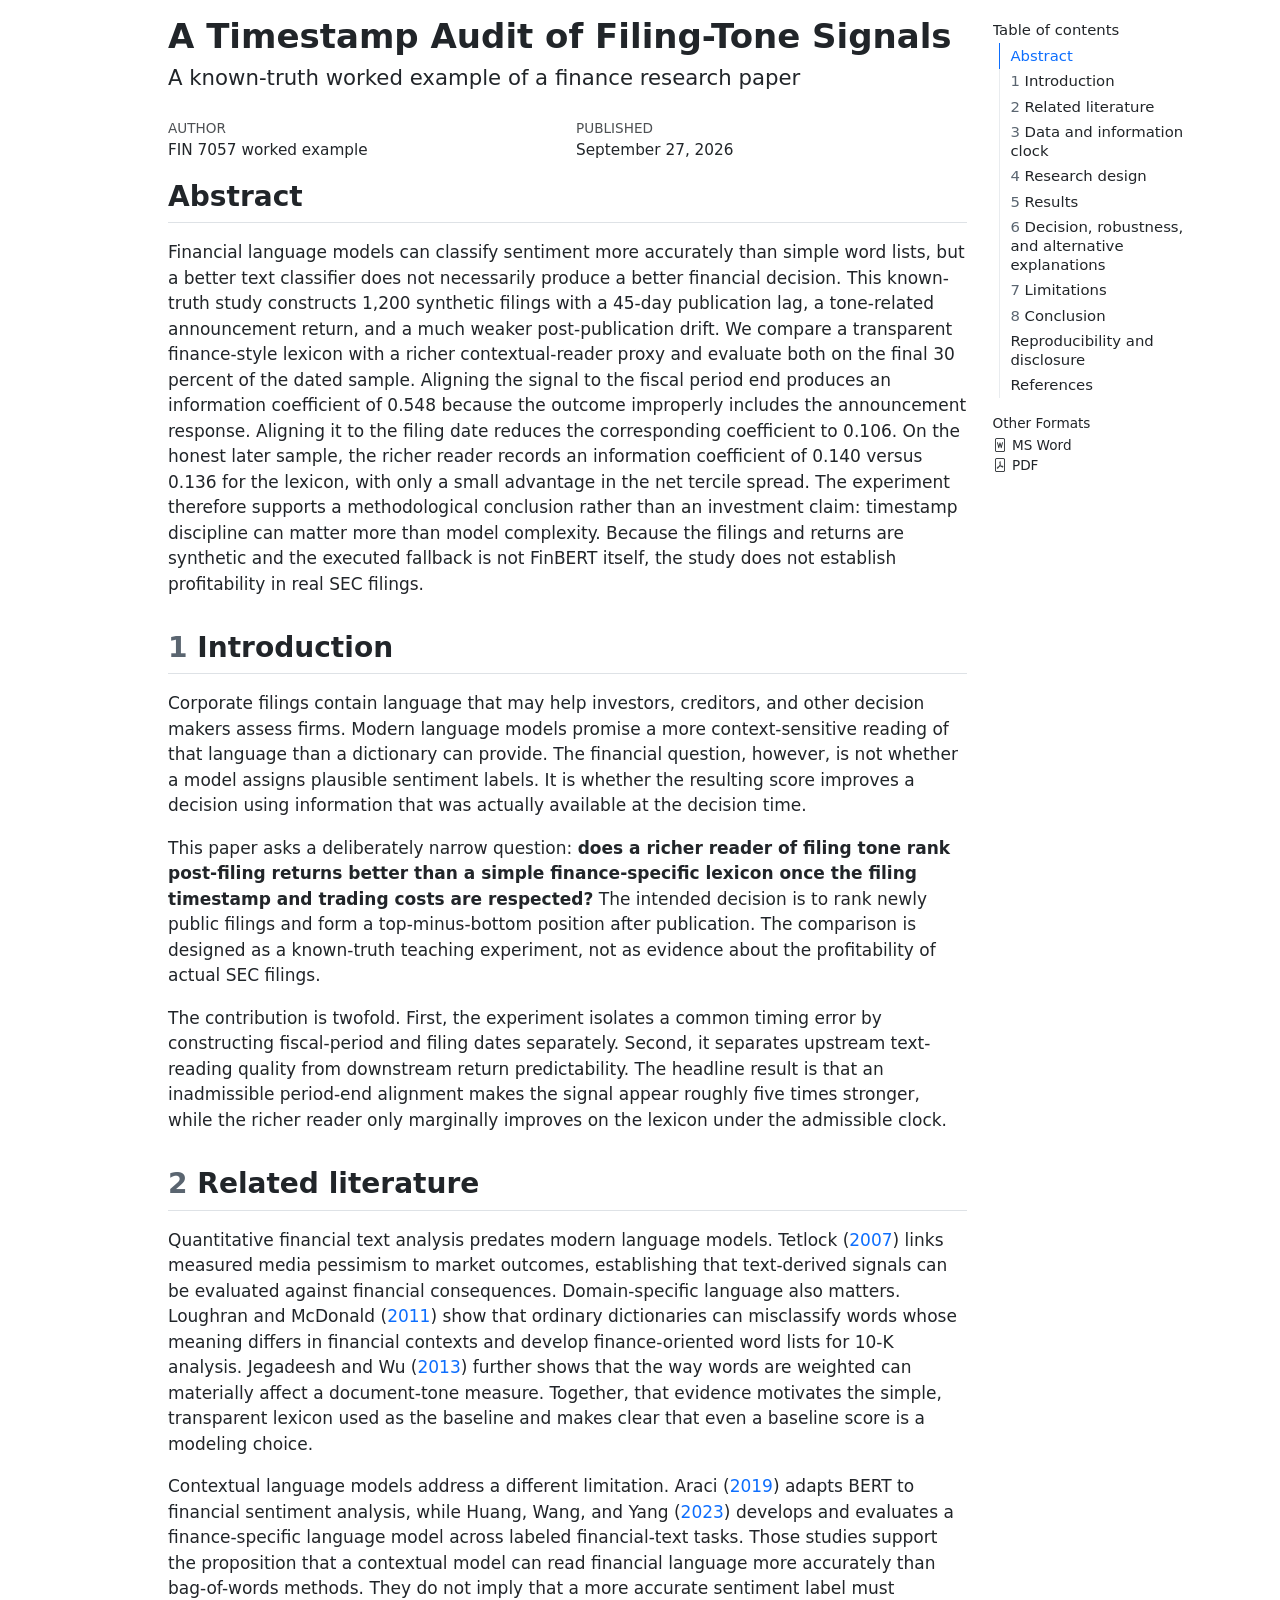
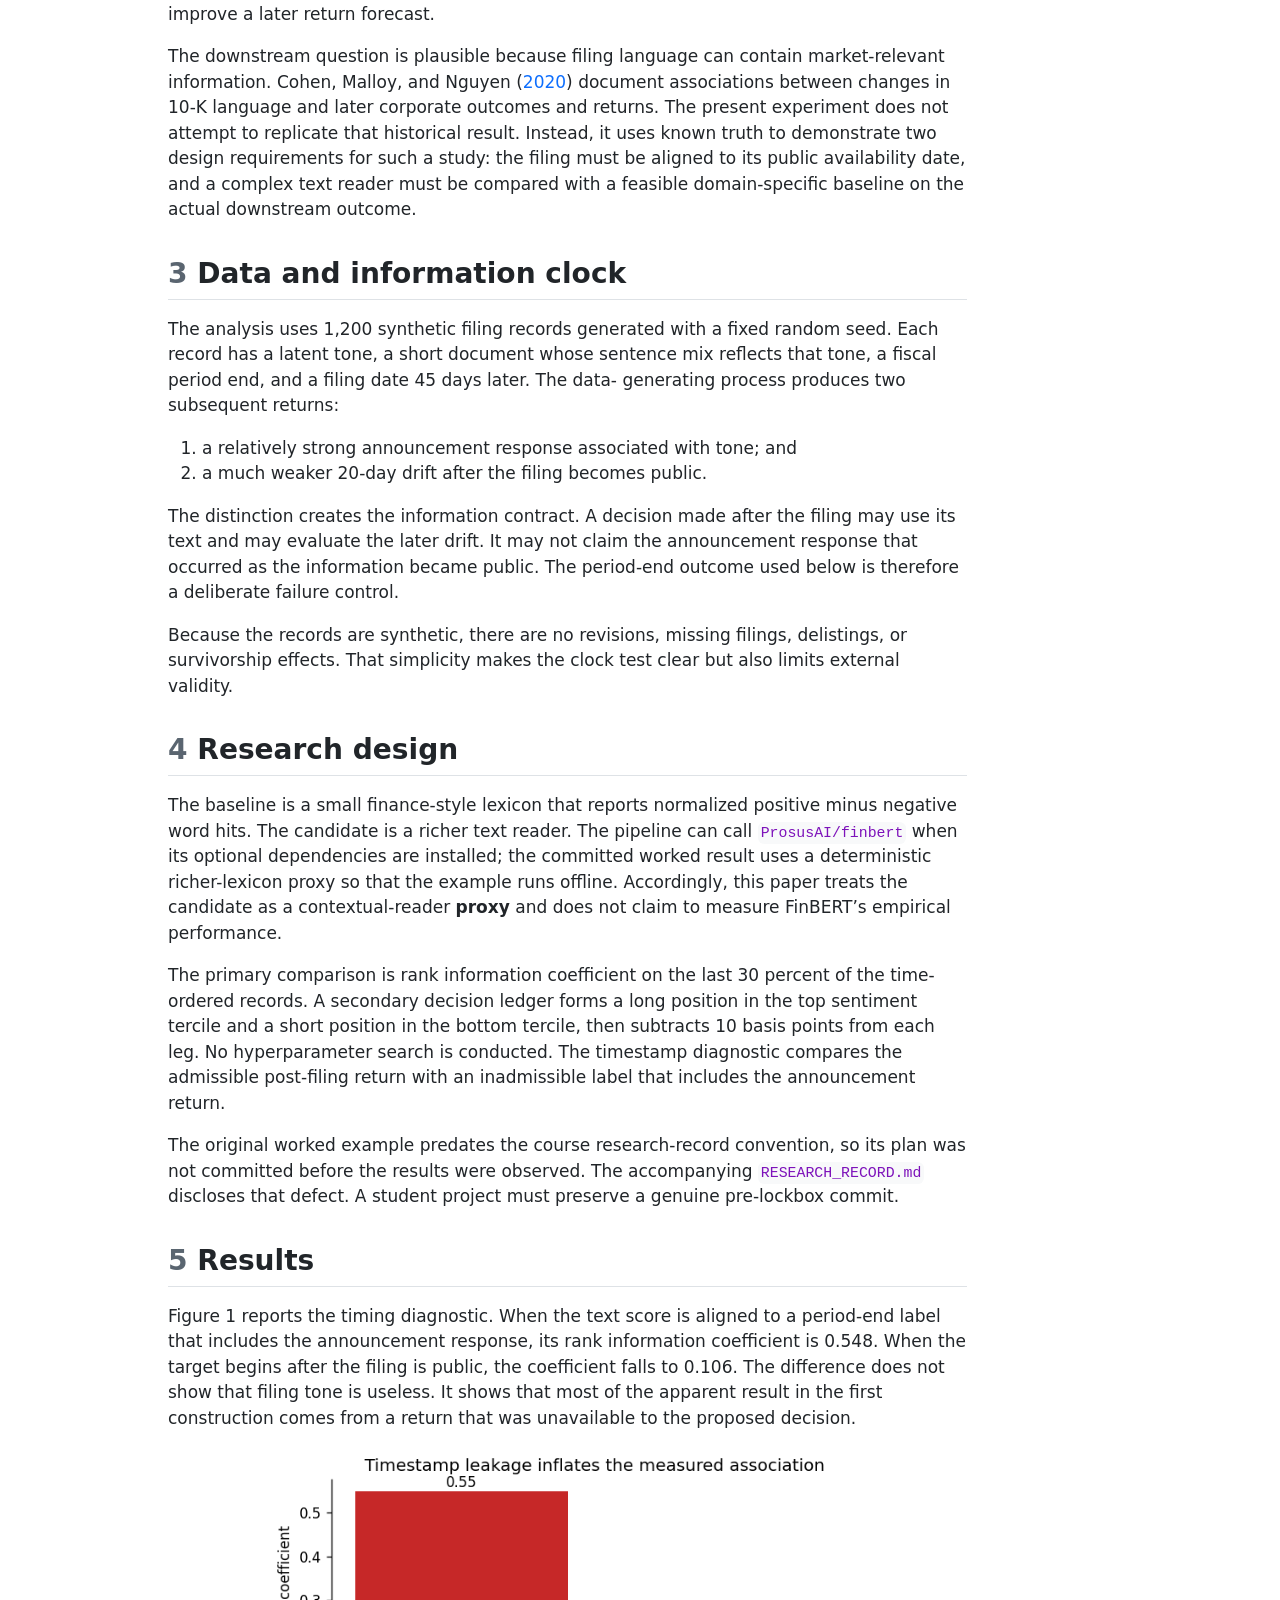
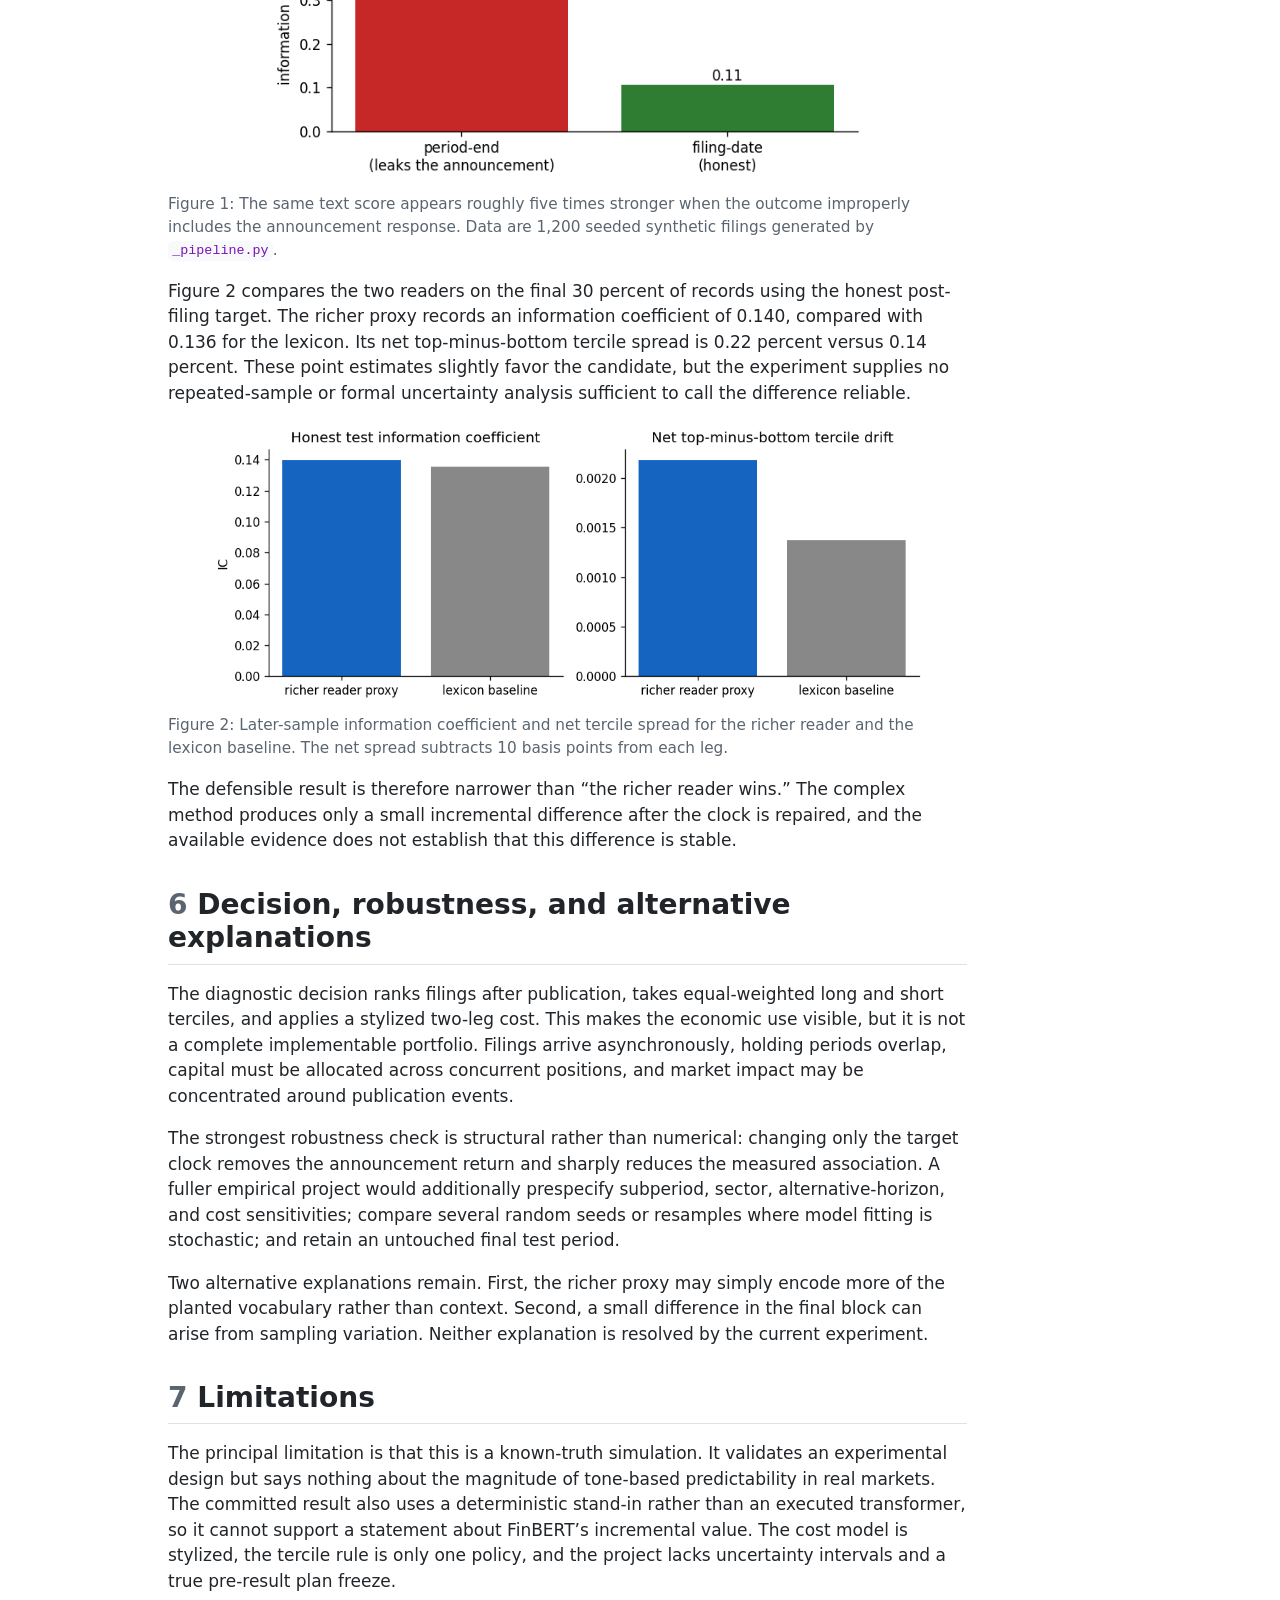
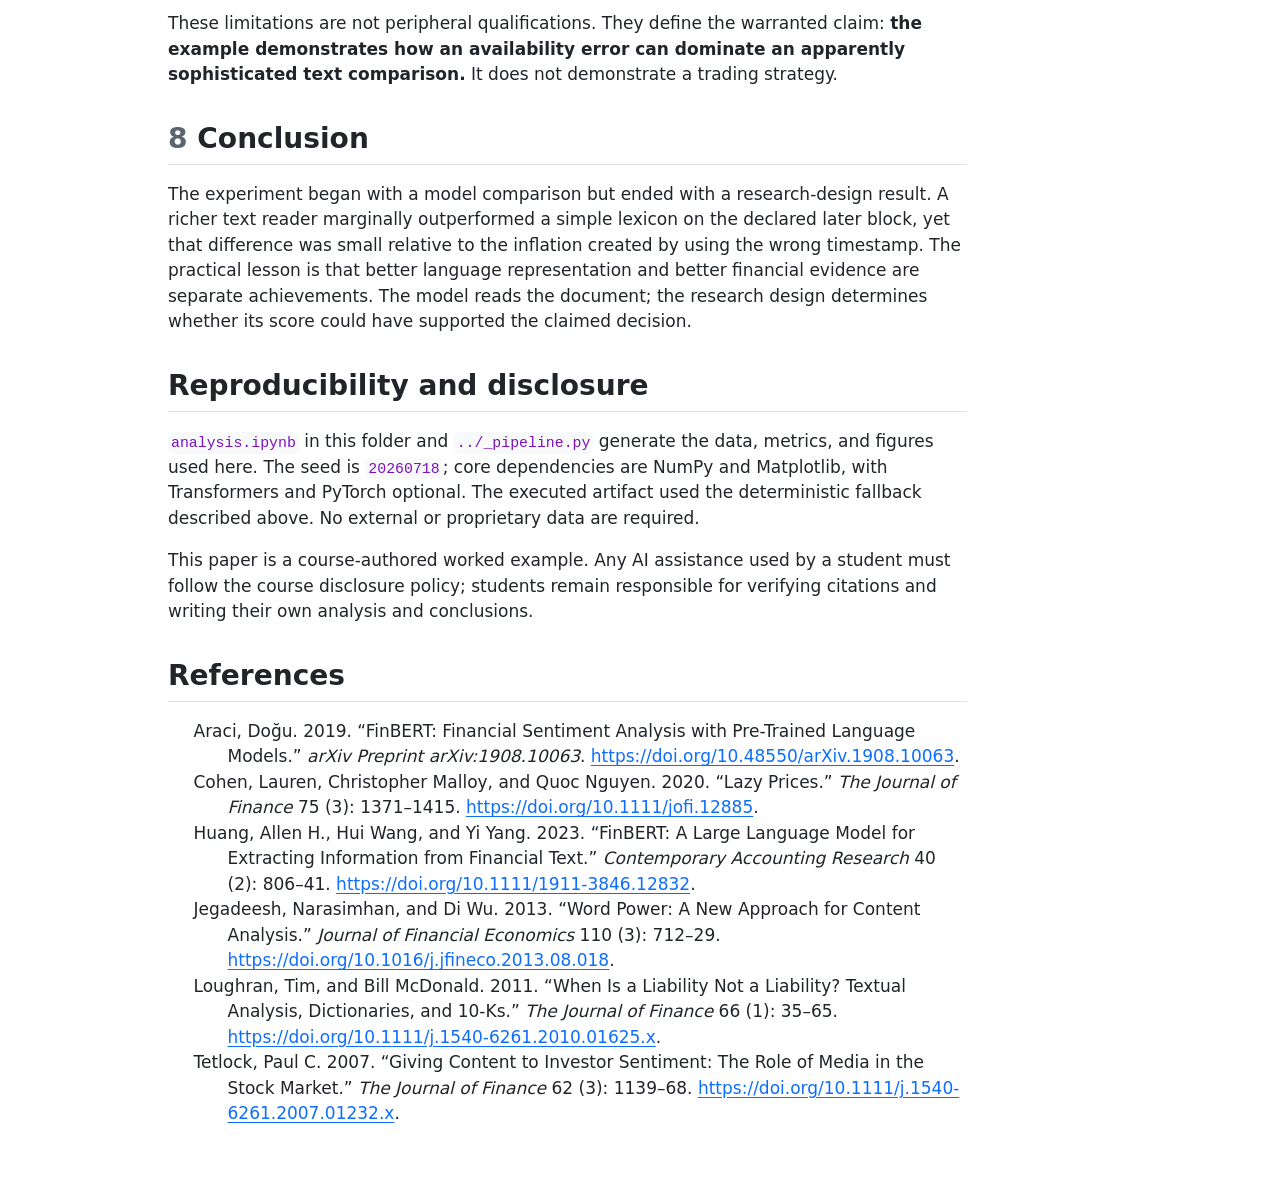
==== commit cb836de6: "Release   project Student-facing course materials copied from the course repository. Colab badges po" ====
--- a/project/example/pathway2_separate_paper/paper.html
+++ b/project/example/pathway2_separate_paper/paper.html
@@ -3076,18 +3076,18 @@
    
   <ul>
   <li><a href="#abstract" id="toc-abstract" class="nav-link active" data-scroll-target="#abstract">Abstract</a></li>
-  <li><a href="#introduction" id="toc-introduction" class="nav-link" data-scroll-target="#introduction">1. Introduction</a></li>
-  <li><a href="#related-literature" id="toc-related-literature" class="nav-link" data-scroll-target="#related-literature">2. Related literature</a></li>
-  <li><a href="#data-and-information-clock" id="toc-data-and-information-clock" class="nav-link" data-scroll-target="#data-and-information-clock">3. Data and information clock</a></li>
-  <li><a href="#research-design" id="toc-research-design" class="nav-link" data-scroll-target="#research-design">4. Research design</a></li>
-  <li><a href="#results" id="toc-results" class="nav-link" data-scroll-target="#results">5. Results</a></li>
-  <li><a href="#decision-robustness-and-alternative-explanations" id="toc-decision-robustness-and-alternative-explanations" class="nav-link" data-scroll-target="#decision-robustness-and-alternative-explanations">6. Decision, robustness, and alternative explanations</a></li>
-  <li><a href="#limitations" id="toc-limitations" class="nav-link" data-scroll-target="#limitations">7. Limitations</a></li>
-  <li><a href="#conclusion" id="toc-conclusion" class="nav-link" data-scroll-target="#conclusion">8. Conclusion</a></li>
+  <li><a href="#introduction" id="toc-introduction" class="nav-link" data-scroll-target="#introduction"><span class="header-section-number">1</span> Introduction</a></li>
+  <li><a href="#related-literature" id="toc-related-literature" class="nav-link" data-scroll-target="#related-literature"><span class="header-section-number">2</span> Related literature</a></li>
+  <li><a href="#data-and-information-clock" id="toc-data-and-information-clock" class="nav-link" data-scroll-target="#data-and-information-clock"><span class="header-section-number">3</span> Data and information clock</a></li>
+  <li><a href="#research-design" id="toc-research-design" class="nav-link" data-scroll-target="#research-design"><span class="header-section-number">4</span> Research design</a></li>
+  <li><a href="#results" id="toc-results" class="nav-link" data-scroll-target="#results"><span class="header-section-number">5</span> Results</a></li>
+  <li><a href="#decision-robustness-and-alternative-explanations" id="toc-decision-robustness-and-alternative-explanations" class="nav-link" data-scroll-target="#decision-robustness-and-alternative-explanations"><span class="header-section-number">6</span> Decision, robustness, and alternative explanations</a></li>
+  <li><a href="#limitations" id="toc-limitations" class="nav-link" data-scroll-target="#limitations"><span class="header-section-number">7</span> Limitations</a></li>
+  <li><a href="#conclusion" id="toc-conclusion" class="nav-link" data-scroll-target="#conclusion"><span class="header-section-number">8</span> Conclusion</a></li>
   <li><a href="#reproducibility-and-disclosure" id="toc-reproducibility-and-disclosure" class="nav-link" data-scroll-target="#reproducibility-and-disclosure">Reproducibility and disclosure</a></li>
   <li><a href="#references" id="toc-references" class="nav-link" data-scroll-target="#references">References</a></li>
   </ul>
-<div class="quarto-alternate-formats"><h2>Other Formats</h2><ul><li><a href="paper.docx"><i class="bi bi-file-word"></i>MS Word</a></li></ul></div></nav>
+<div class="quarto-alternate-formats"><h2>Other Formats</h2><ul><li><a href="paper.docx"><i class="bi bi-file-word"></i>MS Word</a></li><li><a href="paper.pdf"><i class="bi bi-file-pdf"></i>PDF</a></li></ul></div></nav>
 </div>
 <main class="content" id="quarto-document-content">
 
@@ -3123,24 +3123,24 @@
 </header>
 
 
-<section id="abstract" class="level2">
-<h2 class="anchored" data-anchor-id="abstract">Abstract</h2>
+<section id="abstract" class="level2 unnumbered">
+<h2 class="unnumbered anchored" data-anchor-id="abstract">Abstract</h2>
 <p>Financial language models can classify sentiment more accurately than simple word lists, but a better text classifier does not necessarily produce a better financial decision. This known-truth study constructs 1,200 synthetic filings with a 45-day publication lag, a tone-related announcement return, and a much weaker post-publication drift. We compare a transparent finance-style lexicon with a richer contextual-reader proxy and evaluate both on the final 30 percent of the dated sample. Aligning the signal to the fiscal period end produces an information coefficient of 0.548 because the outcome improperly includes the announcement response. Aligning it to the filing date reduces the corresponding coefficient to 0.106. On the honest later sample, the richer reader records an information coefficient of 0.140 versus 0.136 for the lexicon, with only a small advantage in the net tercile spread. The experiment therefore supports a methodological conclusion rather than an investment claim: timestamp discipline can matter more than model complexity. Because the filings and returns are synthetic and the executed fallback is not FinBERT itself, the study does not establish profitability in real SEC filings.</p>
 </section>
-<section id="introduction" class="level2">
-<h2 class="anchored" data-anchor-id="introduction">1. Introduction</h2>
+<section id="introduction" class="level2" data-number="1">
+<h2 data-number="1" class="anchored" data-anchor-id="introduction"><span class="header-section-number">1</span> Introduction</h2>
 <p>Corporate filings contain language that may help investors, creditors, and other decision makers assess firms. Modern language models promise a more context-sensitive reading of that language than a dictionary can provide. The financial question, however, is not whether a model assigns plausible sentiment labels. It is whether the resulting score improves a decision using information that was actually available at the decision time.</p>
 <p>This paper asks a deliberately narrow question: <strong>does a richer reader of filing tone rank post-filing returns better than a simple finance-specific lexicon once the filing timestamp and trading costs are respected?</strong> The intended decision is to rank newly public filings and form a top-minus-bottom position after publication. The comparison is designed as a known-truth teaching experiment, not as evidence about the profitability of actual SEC filings.</p>
 <p>The contribution is twofold. First, the experiment isolates a common timing error by constructing fiscal-period and filing dates separately. Second, it separates upstream text-reading quality from downstream return predictability. The headline result is that an inadmissible period-end alignment makes the signal appear roughly five times stronger, while the richer reader only marginally improves on the lexicon under the admissible clock.</p>
 </section>
-<section id="related-literature" class="level2">
-<h2 class="anchored" data-anchor-id="related-literature">2. Related literature</h2>
+<section id="related-literature" class="level2" data-number="2">
+<h2 data-number="2" class="anchored" data-anchor-id="related-literature"><span class="header-section-number">2</span> Related literature</h2>
 <p>Quantitative financial text analysis predates modern language models. <span class="citation" data-cites="tetlock_2007">Tetlock (<a href="#ref-tetlock_2007" role="doc-biblioref">2007</a>)</span> links measured media pessimism to market outcomes, establishing that text-derived signals can be evaluated against financial consequences. Domain-specific language also matters. <span class="citation" data-cites="loughran_mcdonald_2011">Loughran and McDonald (<a href="#ref-loughran_mcdonald_2011" role="doc-biblioref">2011</a>)</span> show that ordinary dictionaries can misclassify words whose meaning differs in financial contexts and develop finance-oriented word lists for 10-K analysis. <span class="citation" data-cites="jegadeesh_wu_2013">Jegadeesh and Wu (<a href="#ref-jegadeesh_wu_2013" role="doc-biblioref">2013</a>)</span> further shows that the way words are weighted can materially affect a document-tone measure. Together, that evidence motivates the simple, transparent lexicon used as the baseline and makes clear that even a baseline score is a modeling choice.</p>
 <p>Contextual language models address a different limitation. <span class="citation" data-cites="araci_2019">Araci (<a href="#ref-araci_2019" role="doc-biblioref">2019</a>)</span> adapts BERT to financial sentiment analysis, while <span class="citation" data-cites="huang_wang_yang_2023">Huang, Wang, and Yang (<a href="#ref-huang_wang_yang_2023" role="doc-biblioref">2023</a>)</span> develops and evaluates a finance-specific language model across labeled financial-text tasks. Those studies support the proposition that a contextual model can read financial language more accurately than bag-of-words methods. They do not imply that a more accurate sentiment label must improve a later return forecast.</p>
 <p>The downstream question is plausible because filing language can contain market-relevant information. <span class="citation" data-cites="cohen_malloy_nguyen_2020">Cohen, Malloy, and Nguyen (<a href="#ref-cohen_malloy_nguyen_2020" role="doc-biblioref">2020</a>)</span> document associations between changes in 10-K language and later corporate outcomes and returns. The present experiment does not attempt to replicate that historical result. Instead, it uses known truth to demonstrate two design requirements for such a study: the filing must be aligned to its public availability date, and a complex text reader must be compared with a feasible domain-specific baseline on the actual downstream outcome.</p>
 </section>
-<section id="data-and-information-clock" class="level2">
-<h2 class="anchored" data-anchor-id="data-and-information-clock">3. Data and information clock</h2>
+<section id="data-and-information-clock" class="level2" data-number="3">
+<h2 data-number="3" class="anchored" data-anchor-id="data-and-information-clock"><span class="header-section-number">3</span> Data and information clock</h2>
 <p>The analysis uses 1,200 synthetic filing records generated with a fixed random seed. Each record has a latent tone, a short document whose sentence mix reflects that tone, a fiscal period end, and a filing date 45 days later. The data- generating process produces two subsequent returns:</p>
 <ol type="1">
 <li>a relatively strong announcement response associated with tone; and</li>
@@ -3149,14 +3149,14 @@
 <p>The distinction creates the information contract. A decision made after the filing may use its text and may evaluate the later drift. It may not claim the announcement response that occurred as the information became public. The period-end outcome used below is therefore a deliberate failure control.</p>
 <p>Because the records are synthetic, there are no revisions, missing filings, delistings, or survivorship effects. That simplicity makes the clock test clear but also limits external validity.</p>
 </section>
-<section id="research-design" class="level2">
-<h2 class="anchored" data-anchor-id="research-design">4. Research design</h2>
+<section id="research-design" class="level2" data-number="4">
+<h2 data-number="4" class="anchored" data-anchor-id="research-design"><span class="header-section-number">4</span> Research design</h2>
 <p>The baseline is a small finance-style lexicon that reports normalized positive minus negative word hits. The candidate is a richer text reader. The pipeline can call <code>ProsusAI/finbert</code> when its optional dependencies are installed; the committed worked result uses a deterministic richer-lexicon proxy so that the example runs offline. Accordingly, this paper treats the candidate as a contextual-reader <strong>proxy</strong> and does not claim to measure FinBERT’s empirical performance.</p>
 <p>The primary comparison is rank information coefficient on the last 30 percent of the time-ordered records. A secondary decision ledger forms a long position in the top sentiment tercile and a short position in the bottom tercile, then subtracts 10 basis points from each leg. No hyperparameter search is conducted. The timestamp diagnostic compares the admissible post-filing return with an inadmissible label that includes the announcement return.</p>
 <p>The original worked example predates the course research-record convention, so its plan was not committed before the results were observed. The accompanying <code>RESEARCH_RECORD.md</code> discloses that defect. A student project must preserve a genuine pre-lockbox commit.</p>
 </section>
-<section id="results" class="level2">
-<h2 class="anchored" data-anchor-id="results">5. Results</h2>
+<section id="results" class="level2" data-number="5">
+<h2 data-number="5" class="anchored" data-anchor-id="results"><span class="header-section-number">5</span> Results</h2>
 <p>Figure 1 reports the timing diagnostic. When the text score is aligned to a period-end label that includes the announcement response, its rank information coefficient is 0.548. When the target begins after the filing is public, the coefficient falls to 0.106. The difference does not show that filing tone is useless. It shows that most of the apparent result in the first construction comes from a return that was unavailable to the proposed decision.</p>
 <div id="fig-leakage" class="quarto-float quarto-figure quarto-figure-center anchored">
 <figure class="quarto-float quarto-float-fig figure">
@@ -3181,23 +3181,23 @@
 </div>
 <p>The defensible result is therefore narrower than “the richer reader wins.” The complex method produces only a small incremental difference after the clock is repaired, and the available evidence does not establish that this difference is stable.</p>
 </section>
-<section id="decision-robustness-and-alternative-explanations" class="level2">
-<h2 class="anchored" data-anchor-id="decision-robustness-and-alternative-explanations">6. Decision, robustness, and alternative explanations</h2>
+<section id="decision-robustness-and-alternative-explanations" class="level2" data-number="6">
+<h2 data-number="6" class="anchored" data-anchor-id="decision-robustness-and-alternative-explanations"><span class="header-section-number">6</span> Decision, robustness, and alternative explanations</h2>
 <p>The diagnostic decision ranks filings after publication, takes equal-weighted long and short terciles, and applies a stylized two-leg cost. This makes the economic use visible, but it is not a complete implementable portfolio. Filings arrive asynchronously, holding periods overlap, capital must be allocated across concurrent positions, and market impact may be concentrated around publication events.</p>
 <p>The strongest robustness check is structural rather than numerical: changing only the target clock removes the announcement return and sharply reduces the measured association. A fuller empirical project would additionally prespecify subperiod, sector, alternative-horizon, and cost sensitivities; compare several random seeds or resamples where model fitting is stochastic; and retain an untouched final test period.</p>
 <p>Two alternative explanations remain. First, the richer proxy may simply encode more of the planted vocabulary rather than context. Second, a small difference in the final block can arise from sampling variation. Neither explanation is resolved by the current experiment.</p>
 </section>
-<section id="limitations" class="level2">
-<h2 class="anchored" data-anchor-id="limitations">7. Limitations</h2>
+<section id="limitations" class="level2" data-number="7">
+<h2 data-number="7" class="anchored" data-anchor-id="limitations"><span class="header-section-number">7</span> Limitations</h2>
 <p>The principal limitation is that this is a known-truth simulation. It validates an experimental design but says nothing about the magnitude of tone-based predictability in real markets. The committed result also uses a deterministic stand-in rather than an executed transformer, so it cannot support a statement about FinBERT’s incremental value. The cost model is stylized, the tercile rule is only one policy, and the project lacks uncertainty intervals and a true pre-result plan freeze.</p>
 <p>These limitations are not peripheral qualifications. They define the warranted claim: <strong>the example demonstrates how an availability error can dominate an apparently sophisticated text comparison.</strong> It does not demonstrate a trading strategy.</p>
 </section>
-<section id="conclusion" class="level2">
-<h2 class="anchored" data-anchor-id="conclusion">8. Conclusion</h2>
+<section id="conclusion" class="level2" data-number="8">
+<h2 data-number="8" class="anchored" data-anchor-id="conclusion"><span class="header-section-number">8</span> Conclusion</h2>
 <p>The experiment began with a model comparison but ended with a research-design result. A richer text reader marginally outperformed a simple lexicon on the declared later block, yet that difference was small relative to the inflation created by using the wrong timestamp. The practical lesson is that better language representation and better financial evidence are separate achievements. The model reads the document; the research design determines whether its score could have supported the claimed decision.</p>
 </section>
-<section id="reproducibility-and-disclosure" class="level2">
-<h2 class="anchored" data-anchor-id="reproducibility-and-disclosure">Reproducibility and disclosure</h2>
+<section id="reproducibility-and-disclosure" class="level2 unnumbered">
+<h2 class="unnumbered anchored" data-anchor-id="reproducibility-and-disclosure">Reproducibility and disclosure</h2>
 <p><code>analysis.ipynb</code> in this folder and <code>../_pipeline.py</code> generate the data, metrics, and figures used here. The seed is <code>20260718</code>; core dependencies are NumPy and Matplotlib, with Transformers and PyTorch optional. The executed artifact used the deterministic fallback described above. No external or proprietary data are required.</p>
 <p>This paper is a course-authored worked example. Any AI assistance used by a student must follow the course disclosure policy; students remain responsible for verifying citations and writing their own analysis and conclusions.</p>
 </section>
